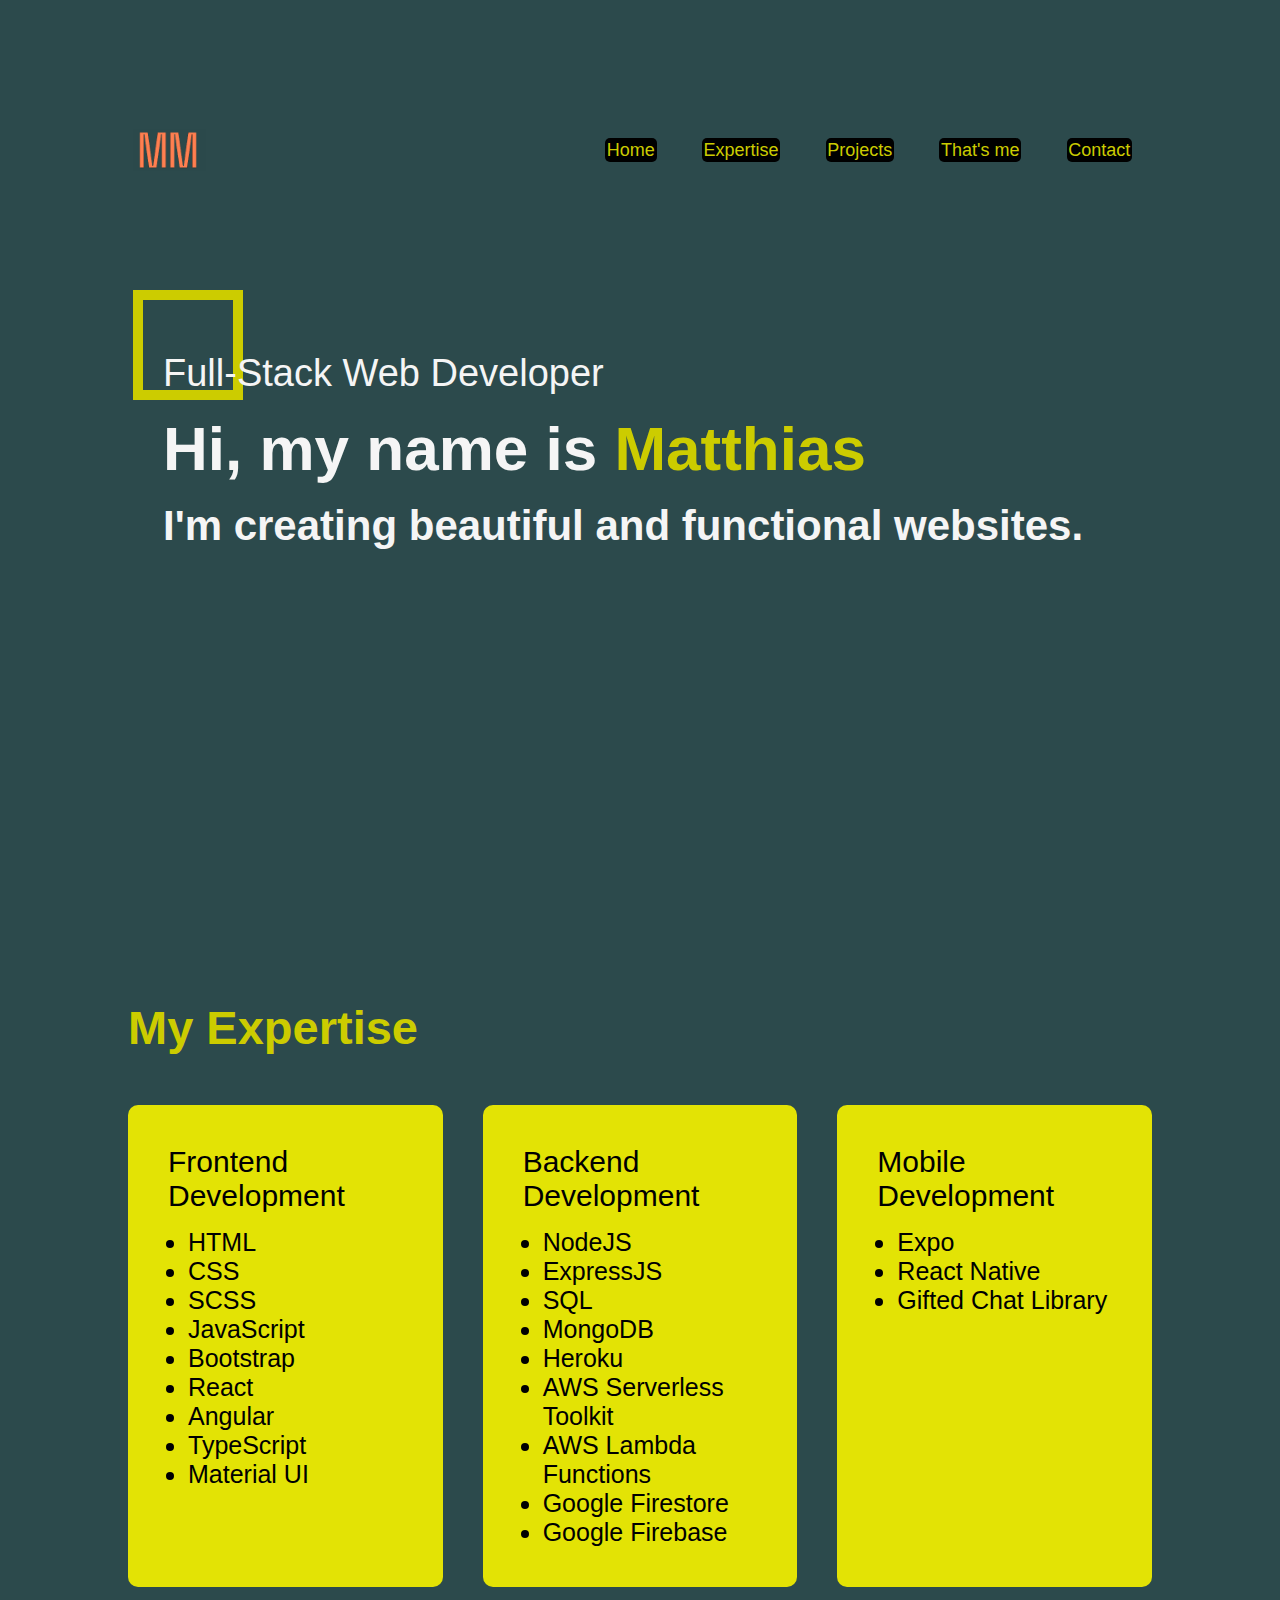
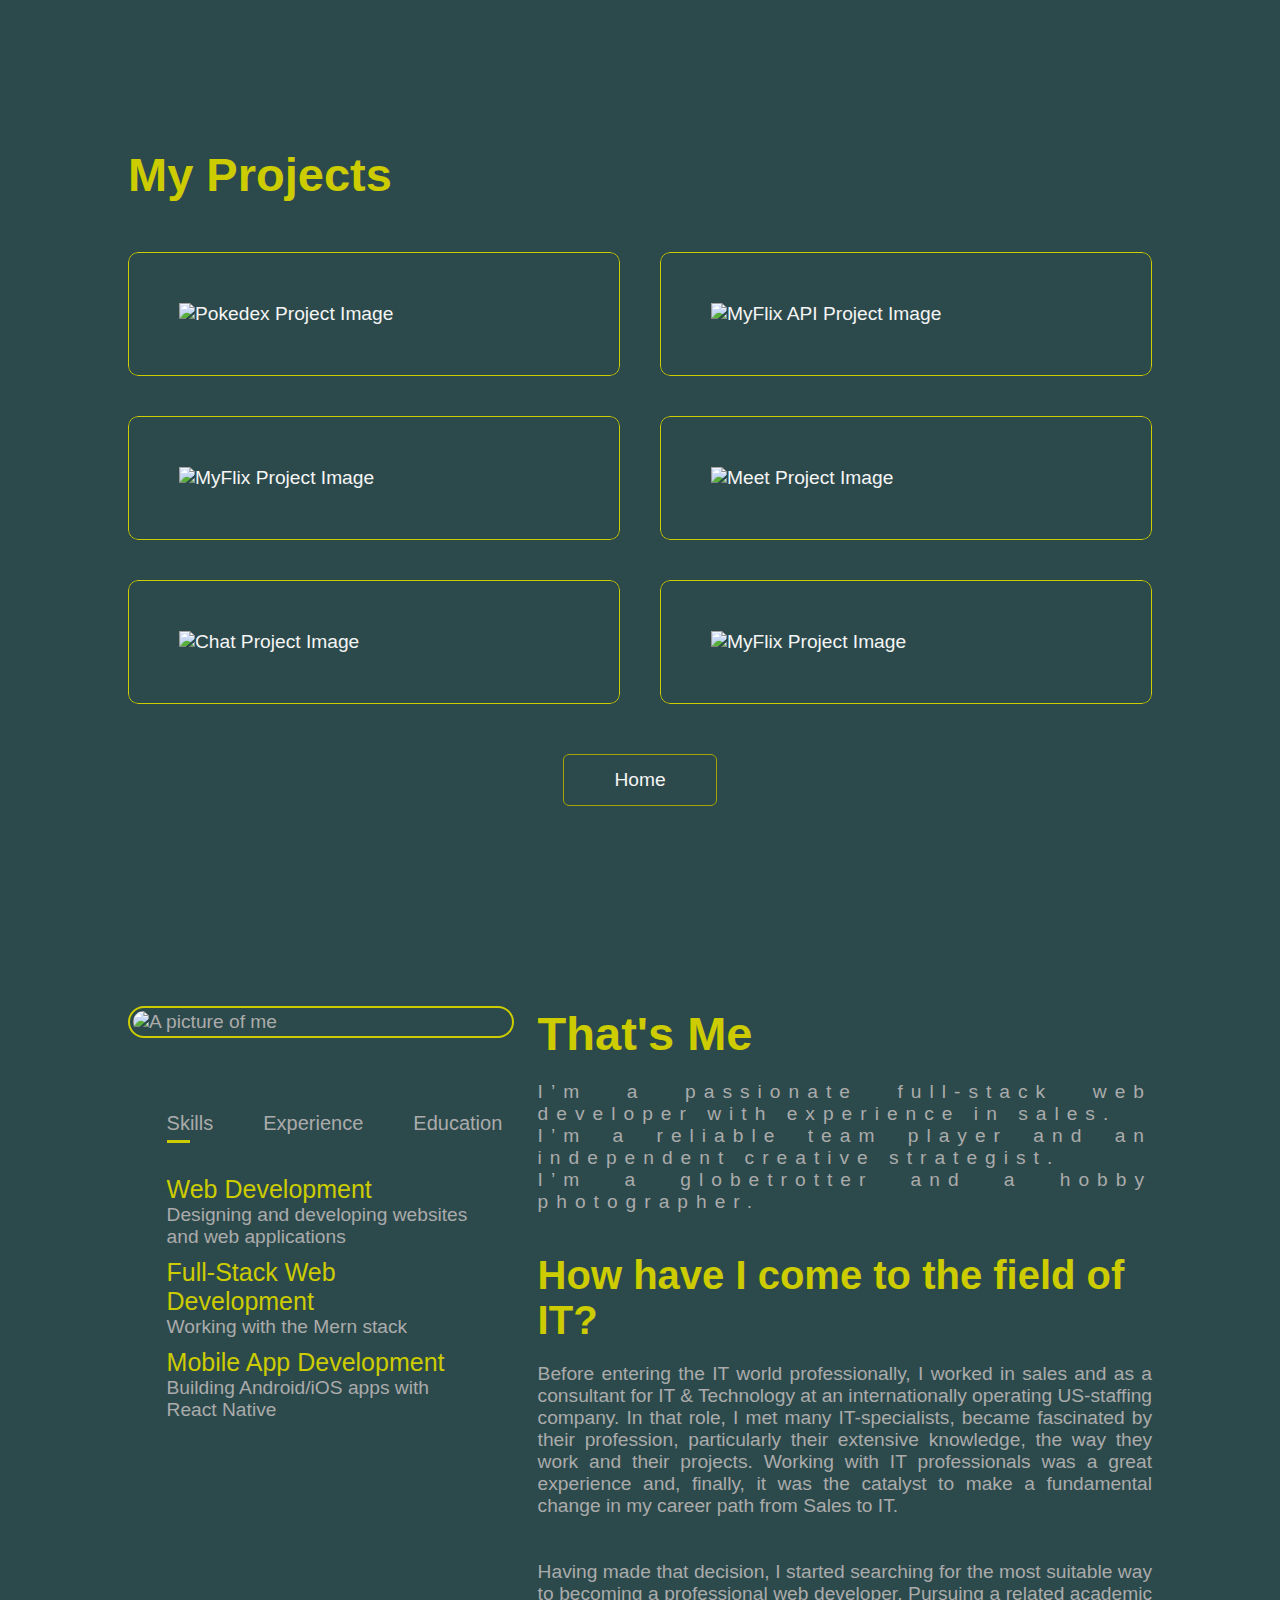
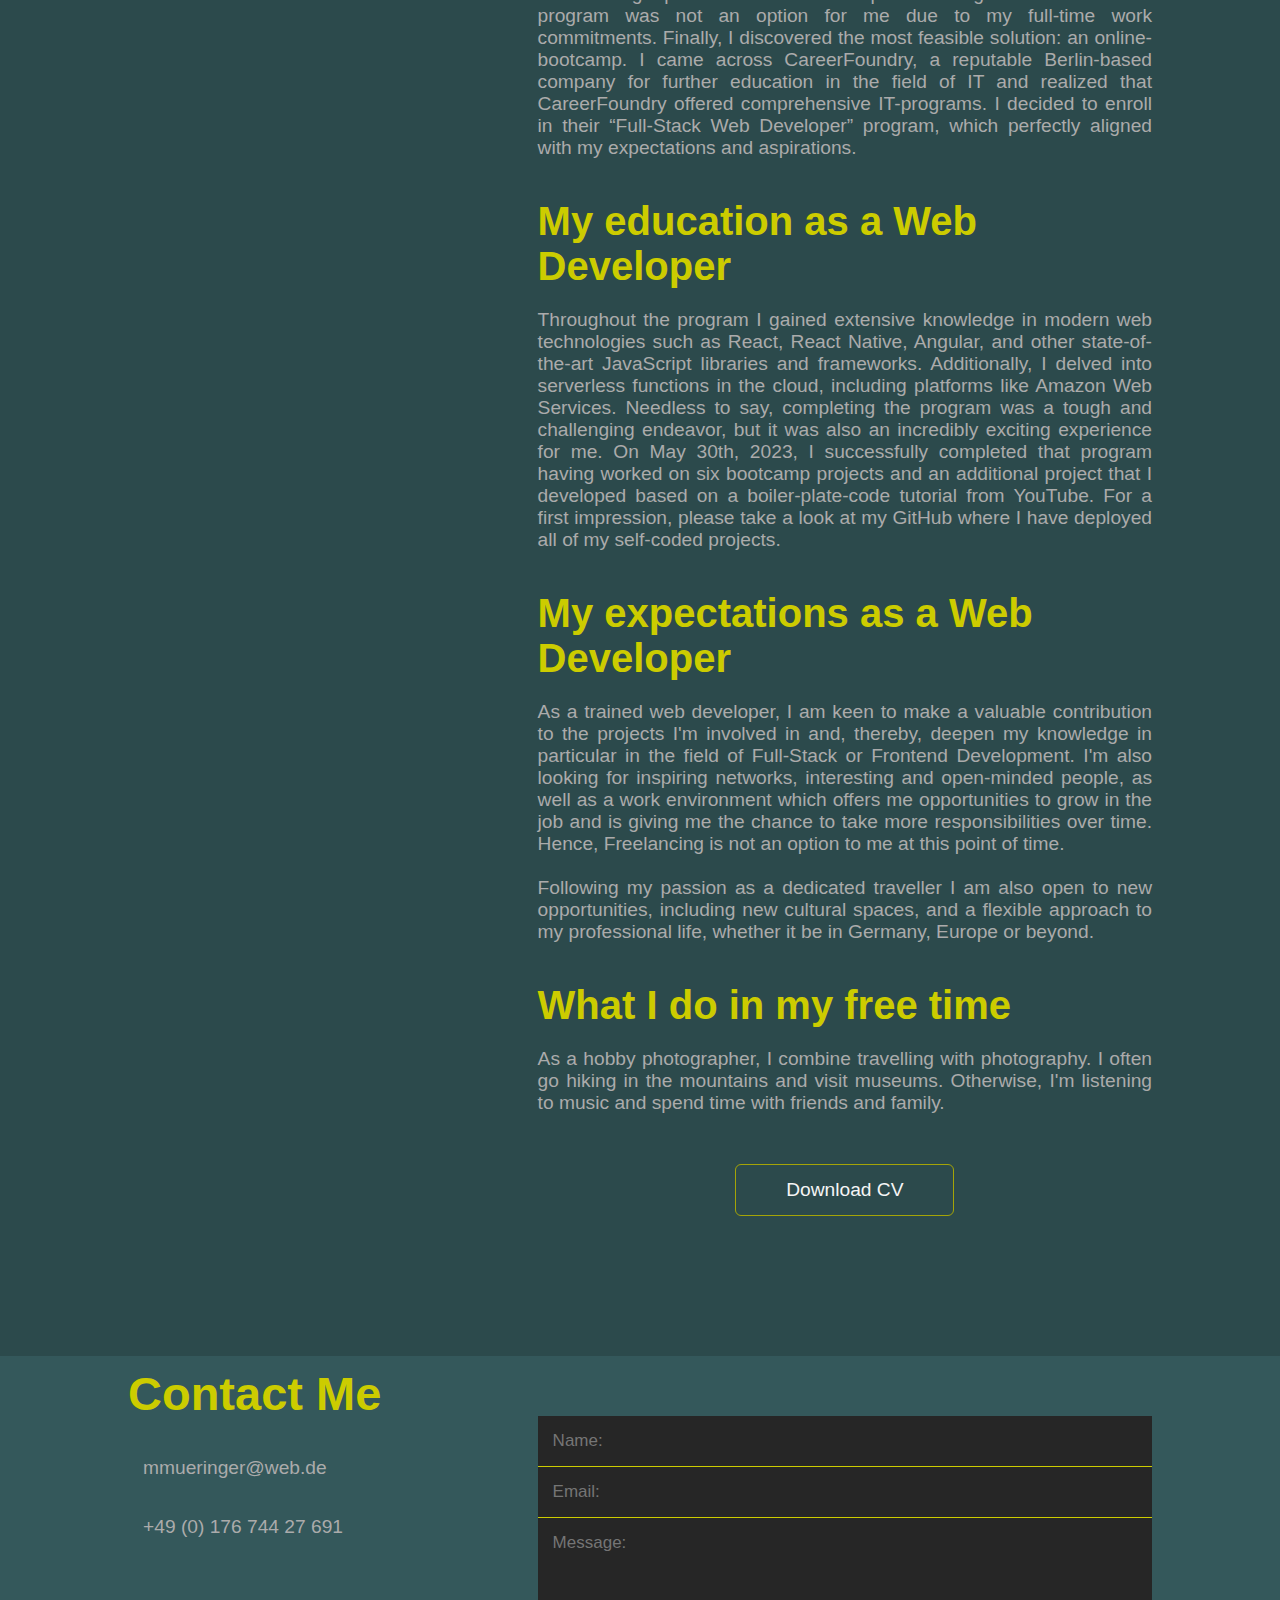
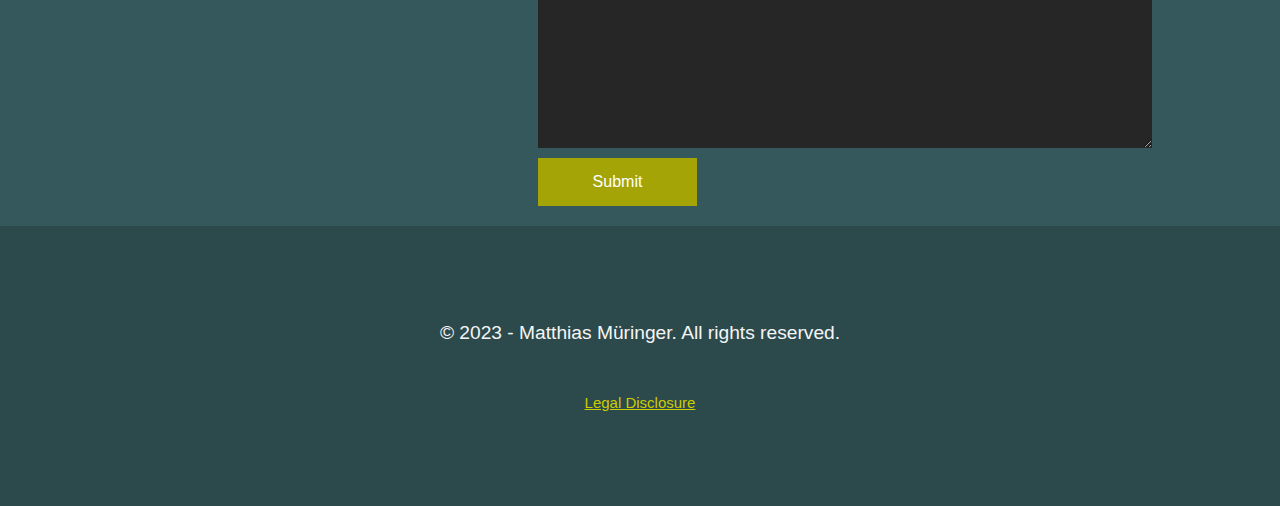
==== index.html @ eba3761d "update website" ====
<!DOCTYPE html>
<html lang="en">
  <head>
    <meta charset="UTF-8" />
    <meta http-equiv="X-UA-Compatible" content="IE=edge" />
    <meta name="viewport" content="width=device-width, initial-scale=1.0">
    <meta name="description" content="Hi, my name is Matthias. I'm a Full-Stack Web Developer from Wiesbaden, Germany. I create beautiful and functional websites and have experience with HTML, CSS, JavaScript, but also with databases like MongoDB or PostgreSQL" />
    <meta name="keywords" content="HTML, CSS, JavaScript, Bootstrap, React, Node.js, Web Development, Frontend Developer, Web Developer, Full-Stack Developer, Dev Ops, Web Engineer, Mobile Developer, JavaScript Developer, Developer, Programmer, Software Engineer, Software Developer" />
    <meta name="author" content="Matthias Müringer"/>
    <link rel="apple-touch-icon" sizes="180x180" href="/apple-touch-icon.png">
    <link rel="icon" type="image/png" sizes="32x32" href="/favicon-32x32.png">
    <link rel="icon" type="image/png" sizes="16x16" href="/favicon-16x16.png">
    <link rel="icon" href="images/favicon.ico" fill="red" type="image/x-icon" />
    <!-- ------------- Font Awesome CDN Link ------------- -->
    <link
      rel="stylesheet"
      href="https://cdnjs.cloudflare.com/ajax/libs/font-awesome/6.3.0/css/all.min.css"
      integrity="sha512-SzlrxWUlpfuzQ+pcUCosxcglQRNAq/DZjVsC0lE40xsADsfeQoEypE+enwcOiGjk/bSuGGKHEyjSoQ1zVisanQ=="
      crossorigin="anonymous"
      referrerpolicy="no-referrer"
    />
    <link rel="preconnect" href="https://fonts.googleapis.com">
    <link rel="preconnect" href="https://fonts.gstatic.com" crossorigin>
    <link href="https://fonts.googleapis.com/css2?family=Roboto:wght@300;500;700;900&display=swap" rel="stylesheet">
    <!-- ------------- Normalize.css CDN Link ------------- -->
    <link rel="stylesheet" href="https://cdnjs.cloudflare.com/ajax/libs/normalize/8.0.1/normalize.min.css" integrity="sha512-NhSC1YmyruXifcj/KFRWoC561YpHpc5Jtzgvbuzx5VozKpWvQ+4nXhPdFgmx8xqexRcpAglTj9sIBWINXa8x5w==" crossorigin="anonymous" referrerpolicy="no-referrer" />
    <!-- <link rel="stylesheet" href="styles.css" type="text/css" /> -->
    <link rel="stylesheet" href="styles.production.css" type="text/css" />
    <title>
      Matthias Müringer - Web Developer Portfolio | Germany
    </title>
  </head>
  <body>
    <!-- ------------- Header ------------- -->
    <header>
      <div id="header">
        <div class="container">
          <nav>
            <img src="images/logo.png" class="logo"/>
            <ul id="sidemenu">
              <li><a href="#header">Home</a></li>
              <li><a href="#expertise">Expertise</a></li>
              <li><a href="#projects">Projects</a></li>
              <li><a href="#about">That's me</a></li>
              <li><a href="#contact">Contact</a></li>
              <i class="fa-solid fa-xmark close-button"></i>
            </ul>
            <i class="fa-solid fa-bars open-button"></i>
          </nav>
          <div class="header-text">
            <p>Full-Stack Web Developer</p>
            <h1>
              Hi, my name is<span> Matthias<br /></span>
            </h1>
            <h2>I'm creating beautiful and functional websites.</h2>
          </div>
        </div>
      </div>
    </header>
    <main>
      <!-- ------------- Expertise ------------- -->
      <div id="expertise">
        <div class="container">
          <h1 class="sub-title">My Expertise</h1>
          <div class="expertise-list">
            <div>
              <i class="fa-solid fa-code"></i>
              <h2>Frontend Development</h2>
              <ul>
                <li>HTML</li>
                <li>CSS</li>
                <li>SCSS</li>
                <li>JavaScript</li>
                <li>Bootstrap</li>
                <li>React</li>
                <li>Angular</li>
                <li>TypeScript</li>
                <li>Material UI</li>
              </ul>
            </div>
            <div>
              <i class="fa-solid fa-server"></i>
              <h2>Backend Development</h2>
              <ul>
                <li>NodeJS</li>
                <li>ExpressJS</li>
                <li>SQL</li>
                <li>MongoDB</li>
                <li>Heroku</li>
                <li>AWS Serverless Toolkit</li>
                <li>AWS Lambda Functions</li>
                <li>Google Firestore</li>
                <li>Google Firebase</li>
              </ul>
            </div>
            <div>
              <i class="fa-brands fa-app-store"></i>
              <h2>Mobile Development</h2>
              <ul>
                <li>Expo</li>
                <li>React Native</li>
                <li>Gifted Chat Library</li>
              </ul>
            </div>
          </div>
        </div>
      </div>
      <!-- ------------- Projects ------------- -->
      <div id="projects">
        <div class="container">
          <h1 class="sub-title">My Projects</h1>
          <div class="project-list">
            <div class="project">
              <img
                src="images/project-1-pokemon-app.png"
                alt="Pokedex Project Image"
              />
              <div class="layer">
                <h1>Pokédex</h1>
                <h3>Technology: HTML / CSS / JavaScript / Bootstrap</h3>
                <p class="project-summary">
                  A small web application that is loading data from an external
                  API and enables the viewing of data points in detail. The app
                  is using the PokéAPI.
                </p>
                <br />
                <a
                  href="https://koola123.github.io/pokedex/"
                  class="btn"
                  target="_blank"
                  >Live Preview</a
                >
                <a
                  href="https://github.com/koola123/pokedex"
                  class="btn"
                  target="_blank"
                  >GitHub Link
                </a>
              </div>
            </div>
            <div class="project">
              <img src="images/project-2-myflix-api.png" alt="MyFlix API Project Image" />
              <div class="layer">
                <h1>MyFlix API</h1>
                <h3>Technology: HTML / CSS / Node.js / Express / MongoDB / Heroku</h3>
                <p class="project-summary">
                  The server-side of the MyFlix movies application. It provides
                  users with access to different URL endpoints (movies,
                  directors, genres).
                </p>
                <br />
                <a
                  href="https://my-blockbusters.herokuapp.com/documentation"
                  class="btn"
                  target="_blank"
                  >Live Preview</a
                >
                <a
                  href="https://github.com/koola123/myFlix-API"
                  class="btn"
                  target="_blank"
                  >GitHub Link</a
                >
              </div>
            </div>
            <div class="project">
              <img src="images/project-3-myflix-app.png" alt="MyFlix Project Image" />
              <div class="layer">
                <h1>MyFlix</h1>
                <h3>Technology: JavaScript / React / Redux Toolkit / React Bootstrap</h3>
                <p class="project-summary">
                  The client-side of the movies app built with React. Users are
                  able to sign up, update their personal information, and create
                  a list of their favorite movies as well as viewing information
                  about different movies, directors, and genres.
                </p>
                <br />
                <a
                  href="https://myflix-movies-client.netlify.app/"
                  class="btn"
                  target="_blank"
                  >Live Preview</a
                >
                <a
                  href="https://github.com/koola123/myFlix"
                  class="btn"
                  target="_blank"
                  >GitHub Link</a
                >
              </div>
            </div>
            <div class="project">
              <img src="images/project-4-meet-app.png" alt="Meet Project Image" />
              <div class="layer">
                <h1>Meet</h1>
                <h3>Technology: React / OAuth2 / PWA / AWS Lambda / Jest / Puppeteer / Recharts
                </h3>
                <p class="project-summary">
                  This is a serverless, progressive web application (PWA) with
                  React using a test-driven development (TDD) technique. It uses
                  serverless functions (AWS) instead of a classic server which
                  provides all files and data.
                </p>
                <br />
                <a
                  href="https://koola123.github.io/meet"
                  class="btn"
                  target="_blank"
                  >Live Preview</a
                >
                <a
                  href="https://github.com/koola123/meet"
                  class="btn"
                  target="_blank"
                  >GitHub Link</a
                >
              </div>
            </div>
            <div class="project">
              <img src="images/project-5-chat-app.png" alt="Chat Project Image" />
              <div class="layer">
                <h1>Chat</h1>
                <h3>Technology: React Native / Expo / GiftedChat / Firestore &amp; Firebase</h3>
                <p class="project-summary">
                  A chat app where users can share text messages, images and their location.
                  When offline, it will save the last data.
                </p>
                <br />
                <a
                  href="https://www.youtube.com/watch?v=PKXM3phLcDw"
                  class="btn"
                  target="_blank"
                  >Live Preview</a
                >
                <a
                  href="https://github.com/koola123/chat"
                  class="btn"
                  target="_blank"
                  >GitHub Link</a
                >
              </div>
            </div>
            <div class="project">
              <img
                src="images/project-6-myflix-angular-app.png"
                alt="MyFlix Project Image"
              />
              <div class="layer">
                <h1>MyFlix</h1>
                <h3>Technology: JavaScript / Angular / TypeScript / MaterialUI</h3>
                <p class="project-summary">
                  The client-side of the movies application written in Angular.
                  It provides users with access to info about different movies,
                  directors, and genres. Users can sign up, update their profile info
                  and create a list of their favorite movies.
                </p>
                <br />
                <a
                  href="https://koola123.github.io/myflix-angular-client/welcome"
                  class="btn"
                  target="_blank"
                  >Live Preview</a
                >
                <a
                  href="https://github.com/koola123/myFlix-Angular-client"
                  class="btn"
                  target="_blank"
                  >GitHub Link</a
                >
              </div>
            </div>
          </div>
          <a href="#" class="button">Home</a>
        </div>
      </div>
           <!-- ------------- About ------------- -->
      <div id="about">
        <div class="container">
          <div class="row">
            <div class="about-col-1">
              <div class="slideshow-container">
                <div class="mySlides fade">
                  <img src="images/me-1.png"  alt="A picture of me"/>
                </div>
                <div class="mySlides fade">
                  <img src="images/me-2.png"  alt="A picture of me"/>
                </div>
                </div>
                <br>
                <div style="text-align:center">
                  <span class="dot"></span> 
                  <span class="dot"></span> 
                  <span class="dot"></span>
                  <span class="dot"></span> 
                </div>
                <!-- ------------- Tab Content ------------- -->
              <div class="container">
                <div class="tab-titles">
                  <p class="tab-links active-link" onclick="opentab('skills')">
                    Skills
                  </p>
                  <p class="tab-links" onclick="opentab('experience')">Experience</p>
                  <p class="tab-links" onclick="opentab('education')">Education</p>
                </div>
                <div class="tab-contents active-tab" id="skills">
                  <ul>
                    <li>
                      <span>Web Development</span><br />Designing and developing
                      websites and web applications
                    </li>
                    <li>
                      <span>Full-Stack Web Development</span><br />Working with the Mern
                      stack
                    </li>
                    <li>
                      <span>Mobile App Development</span><br />Building Android/iOS apps
                      with React Native
                    </li>
                  </ul>
                </div>
                <div class="tab-contents" id="experience">
                  <ul>
                    <li>
                      <span>2022 - Feb, 2023</span><br />Key Account Manager/Senior
                      Sales Manager at Yourfirm
                    </li>
                    <li>
                      <span>2019 - 2020</span><br />Consultant Sales at Monster
                      Worldwide
                    </li>
                    <li>
                      <span>2018 - 2019 </span><br />Consultant IT &amp; Technology at
                      Robert Half International Inc.
                    </li>
                  </ul>
                </div>
                <div class="tab-contents" id="education">
                  <ul>
                    <li>
                      <span>2021 - May, 2023</span><br />Full-Stack Web Development
                      Program at CareerFoundry
                    </li>
                    <li>
                      <span>2015</span><br />B.A. Business Administration from South
                      Westphalia University of Applied Sciences
                    </li>
                    <li>
                      <span>2012</span><br />MBA from Verwaltungs- und
                      Wirtschaftsakademie Wiesbaden e.V.
                    </li>
                  </ul>
                </div>
              </div>
            </div>
            <div class="about-col-2">
              <h1 class="sub-title">That's Me</h1>
              <p>
                <span
                >I’m a passionate full-stack web developer with experience in sales.</span
              ><br />
              <span
                  >I’m a reliable team player and an independent creative
                  strategist.</span
                ><br />
                <span>I’m a globetrotter and a hobby photographer.</span>
                <br />
              </p>

              <h2 class="sub-title-2">How have I come to the field of IT?</h2>
              <div>
                Before entering the IT world professionally, I worked in sales
                and as a consultant for IT &amp; Technology at an internationally
                operating US-staffing company. In that role, I met many
                IT-specialists, became fascinated by their profession,
                particularly their extensive knowledge, the way they work and
                their projects. Working with IT professionals was a great
                experience and, finally, it was the catalyst to make a
                fundamental change in my career path from Sales to IT.
              </div>
              <br /><br />
              <div>
                Having made that decision, I started searching for the most
                suitable way to becoming a professional web developer. Pursuing
                a related academic program was not an option for me due to my
                full-time work commitments. Finally, I discovered the most
                feasible solution: an online-bootcamp. I came across
                CareerFoundry, a reputable Berlin-based company for further
                education in the field of IT and realized that CareerFoundry
                offered comprehensive IT-programs. I decided to enroll in their
                “Full-Stack Web Developer” program, which perfectly aligned with
                my expectations and aspirations.
              </div>
              <h2 class="sub-title-2">My education as a Web Developer</h2>
              <div>
                Throughout the program I gained extensive knowledge in modern
                web technologies such as React, React Native, Angular, and other
                state-of-the-art JavaScript libraries and frameworks.
                Additionally, I delved into serverless functions in the cloud,
                including platforms like Amazon Web Services. Needless to say,
                completing the program was a tough and challenging endeavor, but
                it was also an incredibly exciting experience for me. On May
                30th, 2023, I successfully completed that program having worked
                on six bootcamp projects and an additional project that I
                developed based on a boiler-plate-code tutorial from YouTube.
                For a first impression, please take a look at my GitHub where I
                have deployed all of my self-coded projects.
              </div>
              <h2 class="sub-title-2">My expectations as a Web Developer</h2>
              <div>
                As a trained web developer, I am keen to make a valuable contribution
                to the projects I'm involved in and, thereby, deepen my knowledge in 
                particular in the field of Full-Stack or Frontend Development. I'm also looking for 
                inspiring networks, interesting and open-minded people, as well as a work 
                environment which offers me opportunities to grow in the job and is giving 
                me the chance to take more responsibilities over time. Hence, Freelancing 
                is not an option to me at this point of time.<br><br>

                Following my passion as a dedicated traveller I am also open to new opportunities, 
                including new cultural spaces, and a flexible approach to my professional life, whether 
                it be in Germany, Europe or beyond.
              </div>
              <h2 class="sub-title-2">What I do in my free time</h2>
              <div>As a hobby photographer, I combine travelling with photography. 
                I often go hiking in the mountains and visit museums.
                Otherwise, I'm listening to music and spend time with friends and family.</div>
              <a
              href="files/matthias-mueringer-cv.pdf"
              target="_blank"
              download
              class="button button-2"
              >Download CV</a>
            </div>
          </div>
        </div>
      </div>
    </main>
    <!-- ------------- Contact ------------- -->
    <div id="contact">
      <div class="container">
        <div class="row">
          <div class="contact-left">
            <h1 class="sub-title">Contact Me</h1>
            <p><i class="fa-solid fa-paper-plane"></i> mmueringer@web.de</p>
            <p>
              <i class="fa-solid fa-square-phone"></i> +49 (0) 176 744 27 691
            </p>
            <div class="social-icons">
              <a href="https://github.com/koola123" target="_blank"
                ><i class="fa-brands fa-github"></i
              ></a>
              <a
                href="https://www.linkedin.com/in/matthias-m-73983718b/"
                target="_blank"
                ><i class="fa-brands fa-linkedin"></i
              ></a>
              <a
                href="https://www.xing.com/profile/Matthias_Mueringer/cv"
                target="_blank"
                ><i class="fa-brands fa-xing"></i
              ></a>
              <a href="https://twitter.com/MMueringer" target="_blank"
                ><i class="fa-brands fa-twitter"></i
              ></a>
            </div>
          </div>
          <div class="contact-right">
            <form name="submit-to-google-sheet">
              <input type="text" name="Name" placeholder="Name:" required/>
              <input type="email" name="Email" placeholder="Email:" required/>
              <textarea name="Message" rows="10" placeholder="Message:" required></textarea>
              <button class="submit-btn" type="submit">Submit</button>
            </form>
            <span id="message"></span>
          </div>
        </div>
      </div>
    </div>
    <footer>
        <p>&copy; 2023 - Matthias Müringer. All rights reserved. <br><a href="legal-disclosure.html" target="_blank" alt="legal-disclosure text"> Legal Disclosure</a></p> 
    </footer>
    <script src="scripts.js"></script>
    <script>
      const scriptURL = 'https://script.google.com/macros/s/AKfycbz_lyjVgNhBNb5SaBkAKSedZnrtH-TYDNmUgAsVCo6P_Z4egHZw7yKfAccfGD2THYHASg/exec';
      const form = document.forms['submit-to-google-sheet'];
      const message = document.querySelector('#message');
    
      form.addEventListener('submit', e => {
        e.preventDefault()
        fetch(scriptURL, { method: 'POST', body: new FormData(form)})
          .then(response => {
            message.innerHTML = '*Message sent successfully!'
            setTimeout(() => {
              message.innerHTML = "";
            }, 3000);
            form.reset();
          })
          .catch(error => alert('Message could not be send', error.message))
      })
    </script>
  </body>
</html>
---- styles.css ----
:root {
  --primary-color: #cccc00;
  --secondary-color: hsl(0, 0%, 96%);
  --dark-green: #2c4a4c;
  --button-darker: #a4a407;
}

* {
  margin: 0;
  padding: 0;
  font-family: "Poppins", sans-serif;
  box-sizing: border-box;
}

html {
  scroll-behavior: smooth;
}

body {
  font-family: "Roboto", sans-serif;
  font-size: 1.2rem;
  background: var(--dark-green);
  color: var(--secondary-color);
}

/* ------------ Header -------------*/
#header {
  max-width: 100%;
  height: 100vh;
  background: var(--dark-green);
}

.container {
  padding: 10px 10%;
}

nav {
  display: flex;
  align-items: center;
  justify-content: space-between;
  flex-wrap: wrap;
}

p {
  text-align: justify;
}

nav img.logo {
  width: 80px;
  pointer-events: none;
}

nav ul li {
  display: inline-block;
  list-style: none;
  margin: 10px 20px;
}

nav ul li a {
  color: var(--secondary-color);
  text-decoration: none;
  font-size: 18px;
  position: relative;
}

nav ul li a::after {
  content: "";
  width: 0;
  height: 3px;
  background: var(--primary-color);
  position: absolute;
  left: 0;
  bottom: -6px;
  transition: 0.5s;
}

nav ul li a:hover::after {
  width: 100%;
}

.header-text {
  margin-top: 15.5%;
  padding: 35px;
  line-height: 1.1;
}

.header-text h1 span {
  color: var(--primary-color);
}

.header-text h1 {
  font-size: 62px;
  margin-top: 20px;
  animation-name: top-down;
  animation-direction: alternate;
  animation-duration: 5s;
  position: relative;
}
@keyframes top-down {
  0% {
    right: -800px;
  }
  25% {
    right: 0;
  }
  50% {
    right: 0;
  }
  75% {
    right: 0;
  }
  100% {
    right: 0;
    opacity: 1;
  }
}

.header-text p {
  font-size: 38px;
  color: var(--scondary-color);
  position: relative;
  z-index: 1;
}

.header-text p::before,
.header-text p::after {
  content: "";
  padding: 50px;
  position: absolute;
  left: -30px;
  top: -150%;
  display: block;
  transform: translateX(-50%), translateY(-50%), rotate(0);
  animation: spin 6s alternate infinite ease-in-out;
}

.header-text p::before {
  border-top: 10px solid hsl(60, 100%, 40%);
  border-left: 10px solid hsl(60, 100%, 40%);
}

.header-text p::after {
  border-bottom: 10px solid hsl(60, 100%, 40%);
  border-right: 10px solid hsl(60, 100%, 40%);
  z-index: -1;
}

@keyframes spin {
  100% {
    transform: rotate(360deg);
  }
}
.header-text h2 {
  font-size: 42px;
  margin-top: 20px;
  color: var(--secondary-color);
  animation-name: bottom-up;
  animation-direction: infinite;
  animation-duration: 3.8s;
  position: relative;
}
@keyframes bottom-up {
  0% {
    bottom: -50px;
    opacity: 0;
  }
  25% {
    bottom: 0;
  }
  50% {
    bottom: 0;
  }
  75% {
    bottom: 0;
  }
  100% {
    bottom: 0;
  }
}

/* ------------- Expertise -------------*/
#expertise {
  padding: 90px 0;
  background: var(--dark-green);
}
.expertise-list {
  display: grid;
  grid-template-columns: repeat(auto-fit, minmax(250px, 1fr));
  grid-gap: 40px;
  margin-top: 50px;
}
.expertise-list div {
  background: #e3e305;
  color: rgb(0, 0, 0.8);
  padding: 40px;
  font-size: 13px;
  font-weight: 300;
  border-radius: 10px;
  transition: 0.5s, transform 0.5s;
}
.expertise-list div i {
  font-size: 50px;
  margin-bottom: 30px;
}
.expertise-list ul li {
  margin-left: 20px;
  font-size: 25px;
}
.expertise-list div h2 {
  font-size: 30px;
  font-weight: 500;
  margin-bottom: 15px;
}
.expertise-list div p {
  font-size: 20px;
}
.expertise-list div a {
  color: var(--primary-color);
  font-size: 12px;
  margin-top: 20px;
  display: inline-block;
}
.expertise-list div:hover {
  background: #ccc;
  transform: translateY(-10px);
}

/* ------------- Projects -------------*/
#projects {
  padding: 50px 0;
  background: var(--dark-green);
}
.project-list {
  display: grid;
  grid-template-columns: repeat(auto-fit, minmax(450px, 1fr));
  grid-gap: 40px;
  height: 100%;
  margin-top: 50px;
}
.project {
  border-radius: 10px;
  position: relative;
  overflow: hidden;
}
.project-summary {
  font-size: 16px;
}
.project img {
  width: 100%;
  height: 100%;
  padding: 50px;
  border-radius: 10px;
  border: 1px solid var(--primary-color);
  display: block;
  transition: transform 0.5s;
}
.project:hover img {
  transform: scale(1.1);
}
.project:hover .layer {
  height: 100%;
}
.layer {
  width: 100%;
  height: 0;
  background: linear-gradient(rgba(0, 0, 0, 0.6), var(--primary-color));
  border-radius: 10px;
  position: absolute;
  left: 0;
  bottom: 0;
  overflow: hidden;
  display: flex;
  justify-content: center;
  text-align: justify;
  flex-direction: column;
  padding: 0 40px;
  font-size: 14px;
  transition: height 0.5s;
}

.layer h3 {
  font-weight: 500;
  margin-bottom: 20;
}

.btn {
  padding: 10px;
  max-width: 150px;
  margin: 2px 0;
  color: var(--secondary-color);
  text-align: center;
  font-size: 16px;
  font-weight: bold;
  background-color: #2c4a4c;
  text-decoration: none;
}
.btn:hover {
  opacity: 0.9;
}
.submit-btn {
  padding: 15px 55px;
  font-size: 16px;
  margin-top: 5px;
  border: none;
  background: var(--button-darker);
  color: #fff;
  cursor: pointer;
}

.button {
  display: block;
  margin: 50px auto;
  width: fit-content;
  border: 1px solid var(--button-darker);
  padding: 14px 50px;
  border-radius: 6px;
  text-decoration: none;
  color: var(--secondary-color);
  transition: 0.5s;
}
.button:hover {
  background: var(--button-darker);
}

/* -------------About-------------*/
#about {
  padding: 80px 0;
  color: #ababab;
  background: var(--dark-green);
}

.row {
  display: flex;
  justify-content: space-between;
  flex-wrap: wrap;
}

.about-col-1 {
  flex-basis: 10%;
}
.about-col-1 img {
  max-width: 100%;
  pointer-events: none;
  user-select: none;
}

.about-col-2 {
  flex-basis: 60%;
}

.about-col-2 p {
  letter-spacing: 8px;
}

.about-col-2 div {
  text-align: justify;
}

.sub-title {
  font-size: 47px;
  font-weight: 600;
  color: var(--primary-color);
  margin-bottom: 20px;
}
.sub-title-2 {
  font-size: 40px;
  font-weight: 600;
  color: var(--primary-color);
  margin-bottom: 20px;
  margin-top: 40px;
}

/* ------------- Tab Content -------------*/
.tab-titles {
  display: flex;
  margin: 20px 0 40px;
}
.tab-links {
  margin-right: 50px;
  font-size: 20px;
  font-weight: 500;
  cursor: pointer;
  position: relative;
}
.tab-links::after {
  content: "";
  width: 0;
  height: 3px;
  background: var(--primary-color);
  position: absolute;
  left: 0;
  bottom: -8px;
  transition: 0.5s;
}
.tab-links.active-link::after {
  width: 50%;
}
.tab-contents ul li {
  list-style-type: none;
  margin: 10px 0;
}
.tab-contents ul li span {
  color: var(--primary-color);
  font-size: 25px;
}
.tab-contents {
  display: none;
}
.tab-contents.active-tab {
  display: block;
}

/* ------------- Contact -------------*/
#contact {
  background: hsl(184, 27%, 28%);
  min-height: 350px;
  color: #ababab;
}
.contact-left {
  flex-basis: 35%;
}
.contact-left p {
  margin-top: 30px;
}
.contact-left p i {
  color: var(--primary-color);
  margin-right: 15px;
  font-size: 25px;
}
.contact-right {
  flex-basis: 60%;
}
.contact-right form {
  width: 100%;
}
form {
  margin-top: 50px;
}

form input,
form textarea {
  width: 100%;
  border: 0;
  border-bottom: 1px solid var(--primary-color);
  outline: none;
  font-size: 17px;
  background: #262626;
  padding: 15px;
  color: var(--primary-color);
}
form textarea {
  border-bottom: none;
}

.social-icons {
  margin-top: 30px;
}
.social-icons a {
  text-decoration: none;
  font-size: 39px;
  margin-right: 15px;
  color: #ccc;
  display: inline-block;
  transition: 0.3s ease;
}
.social-icons a:first-child:hover {
  color: rgb(255, 255, 255);
  transform: translateY(-2px);
}
.social-icons a:nth-child(2):hover {
  color: rgb(0, 114, 177);
  transform: translateY(-2px);
}
.social-icons a:nth-child(3):hover {
  color: rgb(18, 101, 103);
  transform: translateY(-2px);
}
.social-icons a:last-child:hover {
  color: rgb(18, 175, 237);
  transform: translateY(-2px);
}
#message {
  color: #ffff00;
  font-size: 15px;
  margin-top: 10px;
  display: block;
}

footer {
  height: 280px;
  display: flex;
  background: var(--dark-green);
  justify-content: center;
  align-items: center;
}

footer a {
  color: var(--primary-color);
  display: flex;
  font-size: 15px;
  justify-content: center;
  margin-top: 50px;
}

/*------------- CSS For Small Screens -------------*/
nav .fa-solid {
  display: none;
}

@media all and (max-width: 790px) {
  .header-text {
    margin-top: 50%;
    font-size: 16px;
  }
  .header-text p {
    font-size: 16px;
  }
  .header-text h1 {
    font-size: 30px;
  }
  .header-text h2 {
    font-size: 20px;
  }
  nav .fa-solid {
    display: block;
    font-size: 25px;
  }
  nav ul {
    background: hsl(184, 27%, 28%);
    position: fixed;
    top: 0;
    right: -200px;
    width: 120px;
    height: 500px;
    padding-top: 50px;
    z-index: 2;
    transition: right 0.5s ease-in-out;
    border-bottom-left-radius: 3px;
  }
  nav ul li {
    display: block;
    margin: 25px;
  }
  nav ul li a {
    color: var(--secondary-color);
    font-size: 15px;
  }
  nav ul .fa-solid {
    position: absolute;
    top: 25px;
    left: 25px;
    cursor: pointer;
  }
  nav .fa-solid {
    cursor: pointer;
  }
  nav ul.show {
    right: 0;
  }
  .sub-title {
    font-size: 28px;
  }
  .sub-title-2 {
    font-size: 23px;
  }
  .about-col-1,
  .about-col-2 {
    flex-basis: 100%;
    margin-bottom: 30px;
    font-size: 17px;
  }
  .tab-links {
    font-size: 16px;
    margin-right: 20px;
  }
  .contact-left,
  .contact-right {
    flex-basis: 100%;
  }
  .contact-left p {
    font-size: 16px;
  }
  form input,
  form textarea {
    font-size: 15px;
  }
  form button {
    font-size: 15px;
  }
  .project h1 {
    font-size: 20px;
  }
  .project h3 {
    font-size: 7px;
  }
  .project-summary {
    font-size: 8px;
  }
  .project-list {
    grid-template-columns: repeat(auto-fit, minmax(100%, 1fr));
    height: 100%;
  }
  .project .btn {
    padding: 5px;
    max-width: 100px;
    font-size: 10px;
  }
  footer p {
    font-size: 14px;
  }
  .header-text p::before,
  .header-text p::after {
    display: none;
  }
  .expertise-list div {
    padding: 20px;
    height: 400px;
    font-size: 13px;
  }
  .expertise-list div i {
    font-size: 25px;
  }
  .expertise-list div h2 {
    font-size: 25px;
    margin-bottom: 15px;
  }
  .expertise-list ul li {
    font-size: 16px;
  }
}

.slideshow-container {
  max-width: 500px;
  position: relative;
  margin: auto;
}
.slideshow-container img {
  min-width: 100%;
  height: 280px;
  object-fit: cover;
  border: 2px solid #cccc00;
  padding: 3px;
  border-radius: 20px;
}
.dot {
  height: 15px;
  width: 15px;
  margin: 0 2px;
  background-color: transparent;
  border-radius: 50%;
  display: inline-block;
  transition: background-color 0.6s ease;
}
.active {
  background-color: transparent;
}
.fade {
  animation-name: fade;
  animation-duration: 1.5s;
}
@keyframes fade {
  from {
    opacity: 0.4;
  }
  to {
    opacity: 1;
  }
}
---- styles.production.css ----
/*
* Prefixed by https://autoprefixer.github.io
* PostCSS: v8.4.14,
* Autoprefixer: v10.4.7
* Browsers: last 4 version
*/

:root {
  --primary-color: #cccc00;
  --secondary-color: hsl(0, 0%, 96%);
  --dark-green: #2c4a4c;
  --button-darker: #a4a407;
}

* {
  margin: 0;
  padding: 0;
  font-family: "Poppins", sans-serif;
  -webkit-box-sizing: border-box;
          box-sizing: border-box;
}

html {
  scroll-behavior: smooth;
}

body {
  font-family: "Roboto", sans-serif;
  font-size: 1.2rem;
  background: var(--dark-green);
  color: var(--secondary-color);
}

/* ------------ Header -------------*/
#header {
  max-width: 100%;
  height: 100vh;
  padding-top: 100px;
  background-image: url('images/background.png');
  background-position: center;
  background-size: cover;
}

.sticky {
  position: sticky;
  top: 0;
  width: 100%;
}

.container {
  padding: 10px 10%;
}

nav {
  display: -webkit-box;
  display: -ms-flexbox;
  display: flex;
  -webkit-box-align: center;
      -ms-flex-align: center;
          align-items: center;
  -webkit-box-pack: justify;
      -ms-flex-pack: justify;
          justify-content: space-between;
  -ms-flex-wrap: wrap;
      flex-wrap: wrap;
  z-index: 1002;
}

p {
  text-align: justify;
}

nav img.logo {
  width: 80px;
  pointer-events: none;
}

nav ul li {
  display: inline-block;
  list-style: none;
  margin: 10px 20px;
}

nav ul li a {
  color: var(--primary-color);
  background: black;
  border-radius: 5px;
  padding: 1.7px;
  text-decoration: none;
  font-size: 18px;
  position: relative;
}

nav ul li a::after {
  content: "";
  width: 0;
  height: 3px;
  background: var(--primary-color);
  position: absolute;
  left: 0;
  bottom: -6px;
  -webkit-transition: 0.5s;
  -o-transition: 0.5s;
  transition: 0.5s;
}

nav ul li a:hover::after {
  width: 100%;
}

.header-text {
  margin-top: 12.5%;
  padding: 35px;
  line-height: 1.1;
}

.header-text h1 span {
  color: var(--primary-color);
}

.header-text h1 {
  font-size: 62px;
  margin-top: 20px;
  -webkit-animation-name: top-down;
          animation-name: top-down;
  -webkit-animation-direction: alternate;
          animation-direction: alternate;
  -webkit-animation-duration: 5s;
          animation-duration: 5s;
  position: relative;
}
@-webkit-keyframes top-down {
  0% {
    right: -5000px;
  }
  25% {
    right: 0;
  }
  50% {
    right: 0;
  }
  75% {
    right: 0;
  }
  100% {
    right: 0;
    opacity: 1;
  }
}
@keyframes top-down {
  0% {
    right: -5000px;
  }
  25% {
    right: 0;
  }
  50% {
    right: 0;
  }
  75% {
    right: 0;
  }
  100% {
    right: 0;
    opacity: 1;
  }
}

.header-text p {
  font-size: 38px;
  color: var(--scondary-color);
  position: relative;
  z-index: 1;
}

.header-text p::before,
.header-text p::after {
  content: "";
  padding: 50px;
  position: absolute;
  left: -30px;
  top: -150%;
  display: block;
  -webkit-transform: translateX(-50%), translateY(-50%), rotate(0);
      -ms-transform: translateX(-50%), translateY(-50%), rotate(0);
          transform: translateX(-50%), translateY(-50%), rotate(0);
  -webkit-animation: spin 6s alternate infinite ease-in-out;
          animation: spin 6s alternate infinite ease-in-out;
}

.header-text p::before {
  border-top: 10px solid hsl(60, 100%, 40%);
  border-left: 10px solid hsl(60, 100%, 40%);
}

.header-text p::after {
  border-bottom: 10px solid hsl(60, 100%, 40%);
  border-right: 10px solid hsl(60, 100%, 40%);
  z-index: -1;
}

@-webkit-keyframes spin {
  100% {
    -webkit-transform: rotate(360deg);
            transform: rotate(360deg);
  }
}

@keyframes spin {
  100% {
    -webkit-transform: rotate(360deg);
            transform: rotate(360deg);
  }
}
.header-text h2 {
  font-size: 42px;
  margin-top: 20px;
  color: var(--secondary-color);
  -webkit-animation-name: bottom-up;
          animation-name: bottom-up;
  -webkit-animation-direction: infinite;
          animation-direction: infinite;
  -webkit-animation-duration: 3.8s;
          animation-duration: 3.8s;
  position: relative;
}
@-webkit-keyframes bottom-up {
  25% {
    bottom: -50px;
    opacity: 0;
  }
  25% {
    bottom: 0;
  }
  25% {
    bottom: 0;
  }
  75% {
    bottom: 0;
  }
  100% {
    bottom: 0;
  }
}
@keyframes bottom-up {
  25% {
    bottom: -50px;
    opacity: 0;
  }
  25% {
    bottom: 0;
  }
  25% {
    bottom: 0;
  }
  75% {
    bottom: 0;
  }
  100% {
    bottom: 0;
  }
}

/* ------------- Expertise -------------*/
#expertise {
  padding: 90px 0;
  background: var(--dark-green);
}
.expertise-list {
  display: -ms-grid;
  display: grid;
  grid-template-columns: repeat(auto-fit, minmax(250px, 1fr));
  grid-gap: 40px;
  margin-top: 50px;
}
.expertise-list div {
  background: #e3e305;
  color: rgb(0, 0, 0.8);
  padding: 40px;
  font-size: 13px;
  font-weight: 300;
  border-radius: 10px;
  -webkit-transition: 0.5s, -webkit-transform 0.5s;
  transition: 0.5s, -webkit-transform 0.5s;
  -o-transition: 0.5s, transform 0.5s;
  transition: 0.5s, transform 0.5s;
  transition: 0.5s, transform 0.5s, -webkit-transform 0.5s;
}
.expertise-list div i {
  font-size: 50px;
  margin-bottom: 30px;
}
.expertise-list ul li {
  margin-left: 20px;
  font-size: 25px;
}
.expertise-list div h2 {
  font-size: 30px;
  font-weight: 500;
  margin-bottom: 15px;
}
.expertise-list div p {
  font-size: 20px;
}
.expertise-list div a {
  color: var(--primary-color);
  font-size: 12px;
  margin-top: 20px;
  display: inline-block;
}
.expertise-list div:hover {
  background: #ccc;
  -webkit-transform: translateY(-10px);
      -ms-transform: translateY(-10px);
          transform: translateY(-10px);
}

/* ------------- Projects -------------*/
#projects {
  padding: 50px 0;
  background-image: url('images/background-footer.png');
  background-position: center;
  background-size: cover;
  background-repeat: no-repeat;
  background-attachment:fixed;
  
}
.project-list {
  display: -ms-grid;
  display: grid;
  grid-template-columns: repeat(auto-fit, minmax(450px, 1fr));
  grid-gap: 40px;
  height: 100%;
  margin-top: 50px;
}
.project {
  border-radius: 10px;
  position: relative;
  overflow: hidden;
}
.project-summary {
  font-size: 16px;
}
.project img {
  width: 100%;
  height: 100%;
  padding: 50px;
  border-radius: 10px;
  border: 1px solid var(--primary-color);
  display: block;
  -webkit-transition: -webkit-transform 0.5s;
  transition: -webkit-transform 0.5s;
  -o-transition: transform 0.5s;
  transition: transform 0.5s;
  transition: transform 0.5s, -webkit-transform 0.5s;
}
.project:hover img {
  -webkit-transform: scale(1.1);
      -ms-transform: scale(1.1);
          transform: scale(1.1);
}
.project:hover .layer {
  height: 100%;
}
.layer {
  width: 100%;
  height: 0;
  background: -webkit-gradient(linear, left top, left bottom, from(rgba(0, 0, 0, 0.6)), to(var(--primary-color)));
  background: -o-linear-gradient(rgba(0, 0, 0, 0.6), var(--primary-color));
  background: linear-gradient(rgba(0, 0, 0, 0.6), var(--primary-color));
  border-radius: 10px;
  position: absolute;
  left: 0;
  bottom: 0;
  overflow: hidden;
  display: -webkit-box;
  display: -ms-flexbox;
  display: flex;
  -webkit-box-pack: center;
      -ms-flex-pack: center;
          justify-content: center;
  text-align: justify;
  -webkit-box-orient: vertical;
  -webkit-box-direction: normal;
      -ms-flex-direction: column;
          flex-direction: column;
  padding: 0 40px;
  font-size: 14px;
  -webkit-transition: height 0.5s;
  -o-transition: height 0.5s;
  transition: height 0.5s;
}

.layer h3 {
  font-weight: 500;
  margin-bottom: 20;
}

.btn {
  padding: 10px;
  max-width: 150px;
  margin: 2px 0;
  color: var(--secondary-color);
  text-align: center;
  font-size: 16px;
  font-weight: bold;
  background-color: #2c4a4c;
  text-decoration: none;
}
.btn:hover {
  opacity: 0.9;
}
.submit-btn {
  padding: 15px 55px;
  font-size: 16px;
  margin-top: 5px;
  border: none;
  background: var(--button-darker);
  color: #fff;
  cursor: pointer;
}

.button {
  display: block;
  margin: 50px auto;
  width: -webkit-fit-content;
  width: -moz-fit-content;
  width: fit-content;
  border: 1px solid var(--button-darker);
  padding: 14px 50px;
  border-radius: 6px;
  text-decoration: none;
  color: var(--secondary-color);
  -webkit-transition: 0.5s;
  -o-transition: 0.5s;
  transition: 0.5s;
}
.button:hover {
  background: var(--button-darker);
}

/* -------------About-------------*/
#about {
  padding: 80px 0;
  color: #ababab;
  background: var(--dark-green);
}

.row {
  display: -webkit-box;
  display: -ms-flexbox;
  display: flex;
  -webkit-box-pack: justify;
      -ms-flex-pack: justify;
          justify-content: space-between;
  -ms-flex-wrap: wrap;
      flex-wrap: wrap;
}

.about-col-1 {
  -ms-flex-preferred-size: 10%;
      flex-basis: 10%;
}
.about-col-1 img {
  max-width: 100%;
  pointer-events: none;
  -webkit-user-select: none;
     -moz-user-select: none;
      -ms-user-select: none;
          user-select: none;
}

.about-col-2 {
  -ms-flex-preferred-size: 60%;
      flex-basis: 60%;
}

.about-col-2 p {
  letter-spacing: 8px;
}

.about-col-2 div {
  text-align: justify;
}

.sub-title {
  font-size: 47px;
  font-weight: 600;
  color: var(--primary-color);
  margin-bottom: 20px;
}
.sub-title-2 {
  font-size: 40px;
  font-weight: 600;
  color: var(--primary-color);
  margin-bottom: 20px;
  margin-top: 40px;
}

/* ------------- Tab Content -------------*/
.tab-titles {
  display: -webkit-box;
  display: -ms-flexbox;
  display: flex;
  margin: 20px 0 40px;
}
.tab-links {
  margin-right: 50px;
  font-size: 20px;
  font-weight: 500;
  cursor: pointer;
  position: relative;
}
.tab-links::after {
  content: "";
  width: 0;
  height: 3px;
  background: var(--primary-color);
  position: absolute;
  left: 0;
  bottom: -8px;
  -webkit-transition: 0.5s;
  -o-transition: 0.5s;
  transition: 0.5s;
}
.tab-links.active-link::after {
  width: 50%;
}
.tab-contents ul li {
  list-style-type: none;
  margin: 10px 0;
}
.tab-contents ul li span {
  color: var(--primary-color);
  font-size: 25px;
}
.tab-contents {
  display: none;
}
.tab-contents.active-tab {
  display: block;
}

/* ------------- Contact -------------*/
#contact {
  background: hsl(184, 27%, 28%);
  min-height: 350px;
  color: #ababab;
}
.contact-left {
  -ms-flex-preferred-size: 35%;
      flex-basis: 35%;
}
.contact-left p {
  margin-top: 30px;
}
.contact-left p i {
  color: var(--primary-color);
  margin-right: 15px;
  font-size: 25px;
}
.contact-right {
  -ms-flex-preferred-size: 60%;
      flex-basis: 60%;
}
.contact-right form {
  width: 100%;
}
form {
  margin-top: 50px;
}

form input,
form textarea {
  width: 100%;
  border: 0;
  border-bottom: 1px solid var(--primary-color);
  outline: none;
  font-size: 17px;
  background: #262626;
  padding: 15px;
  color: var(--primary-color);
}
form textarea {
  border-bottom: none;
}

.social-icons {
  margin-top: 30px;
}
.social-icons a {
  text-decoration: none;
  font-size: 39px;
  margin-right: 15px;
  color: #ccc;
  display: inline-block;
  -webkit-transition: 0.3s ease;
  -o-transition: 0.3s ease;
  transition: 0.3s ease;
}
.social-icons a:hover {
  color: rgb(226, 94, 74);
  -webkit-transform: translateY(-2px);
      -ms-transform: translateY(-2px);
          transform: translateY(-2px);
}
#message {
  color: #ffff00;
  font-size: 15px;
  margin-top: 10px;
  display: block;
}

footer {
  height: 280px;
  display: -webkit-box;
  display: -ms-flexbox;
  display: flex;
  background: var(--dark-green);
  -webkit-box-pack: center;
      -ms-flex-pack: center;
          justify-content: center;
  -webkit-box-align: center;
      -ms-flex-align: center;
          align-items: center;
}

footer a {
  color: var(--primary-color);
  display: -webkit-box;
  display: -ms-flexbox;
  display: flex;
  font-size: 15px;
  -webkit-box-pack: center;
      -ms-flex-pack: center;
          justify-content: center;
  margin-top: 50px;
}

/*------------- CSS For Small Screens -------------*/
nav .fa-solid {
  display: none;
}

@media all and (max-width: 790px) {
  .header-text {
    margin-top: 50%;
    font-size: 16px;
  }
  .header-text p {
    font-size: 16px;
  }
  .header-text h1 {
    font-size: 30px;
  }
  .header-text h2 {
    font-size: 20px;
  }
  nav .fa-solid {
    display: block;
    font-size: 25px;
  }
  nav ul {
    background: hsl(184, 27%, 28%);
    position: fixed;
    top: 0;
    right: -200px;
    width: 120px;
    height: 500px;
    padding-top: 50px;
    z-index: 2;
    -webkit-transition: right 0.5s ease-in-out;
    -o-transition: right 0.5s ease-in-out;
    transition: right 0.5s ease-in-out;
    border-bottom-left-radius: 3px;
  }
  nav ul li {
    display: block;
    margin: 25px;
  }
  nav ul li a {
    color: var(--secondary-color);
    font-size: 15px;
  }
  nav ul .fa-solid {
    position: absolute;
    top: 25px;
    left: 25px;
    cursor: pointer;
  }
  nav .fa-solid {
    cursor: pointer;
  }
  nav ul.show {
    right: 0;
  }
  .sub-title {
    font-size: 28px;
  }
  .sub-title-2 {
    font-size: 23px;
  }
  .about-col-1,
  .about-col-2 {
    -ms-flex-preferred-size: 100%;
        flex-basis: 100%;
    margin-bottom: 30px;
    font-size: 17px;
  }
  .tab-links {
    font-size: 16px;
    margin-right: 20px;
  }
  .contact-left,
  .contact-right {
    -ms-flex-preferred-size: 100%;
        flex-basis: 100%;
  }
  .contact-left p {
    font-size: 16px;
  }
  form input,
  form textarea {
    font-size: 15px;
  }
  form button {
    font-size: 15px;
  }
  .project h1 {
    font-size: 20px;
  }
  .project h3 {
    font-size: 7px;
  }
  .project-summary {
    font-size: 8px;
  }
  .project-list {
    grid-template-columns: repeat(auto-fit, minmax(100%, 1fr));
    height: 100%;
  }
  .project .btn {
    padding: 5px;
    max-width: 100px;
    font-size: 10px;
  }
  footer p {
    font-size: 14px;
  }
  .header-text p::before,
  .header-text p::after {
    display: none;
  }
  .expertise-list div {
    padding: 20px;
    height: 400px;
    font-size: 13px;
  }
  .expertise-list div i {
    font-size: 25px;
  }
  .expertise-list div h2 {
    font-size: 25px;
    margin-bottom: 15px;
  }
  .expertise-list ul li {
    font-size: 16px;
  }
}

.slideshow-container {
  max-width: 500px;
  position: relative;
  margin: auto;
}
.slideshow-container img {
  min-width: 100%;
  height: 280px;
  -o-object-fit: cover;
     object-fit: cover;
  border: 2px solid #cccc00;
  padding: 3px;
  border-radius: 20px;
}
.dot {
  height: 15px;
  width: 15px;
  margin: 0 2px;
  background-color: transparent;
  border-radius: 50%;
  display: inline-block;
  -webkit-transition: background-color 0.6s ease;
  -o-transition: background-color 0.6s ease;
  transition: background-color 0.6s ease;
}
.active {
  background-color: transparent;
}
.fade {
  -webkit-animation-name: fade;
          animation-name: fade;
  -webkit-animation-duration: 1.5s;
          animation-duration: 1.5s;
}
@-webkit-keyframes fade {
  from {
    opacity: 0.4;
  }
  to {
    opacity: 1;
  }
}
@keyframes fade {
  from {
    opacity: 0.4;
  }
  to {
    opacity: 1;
  }
}
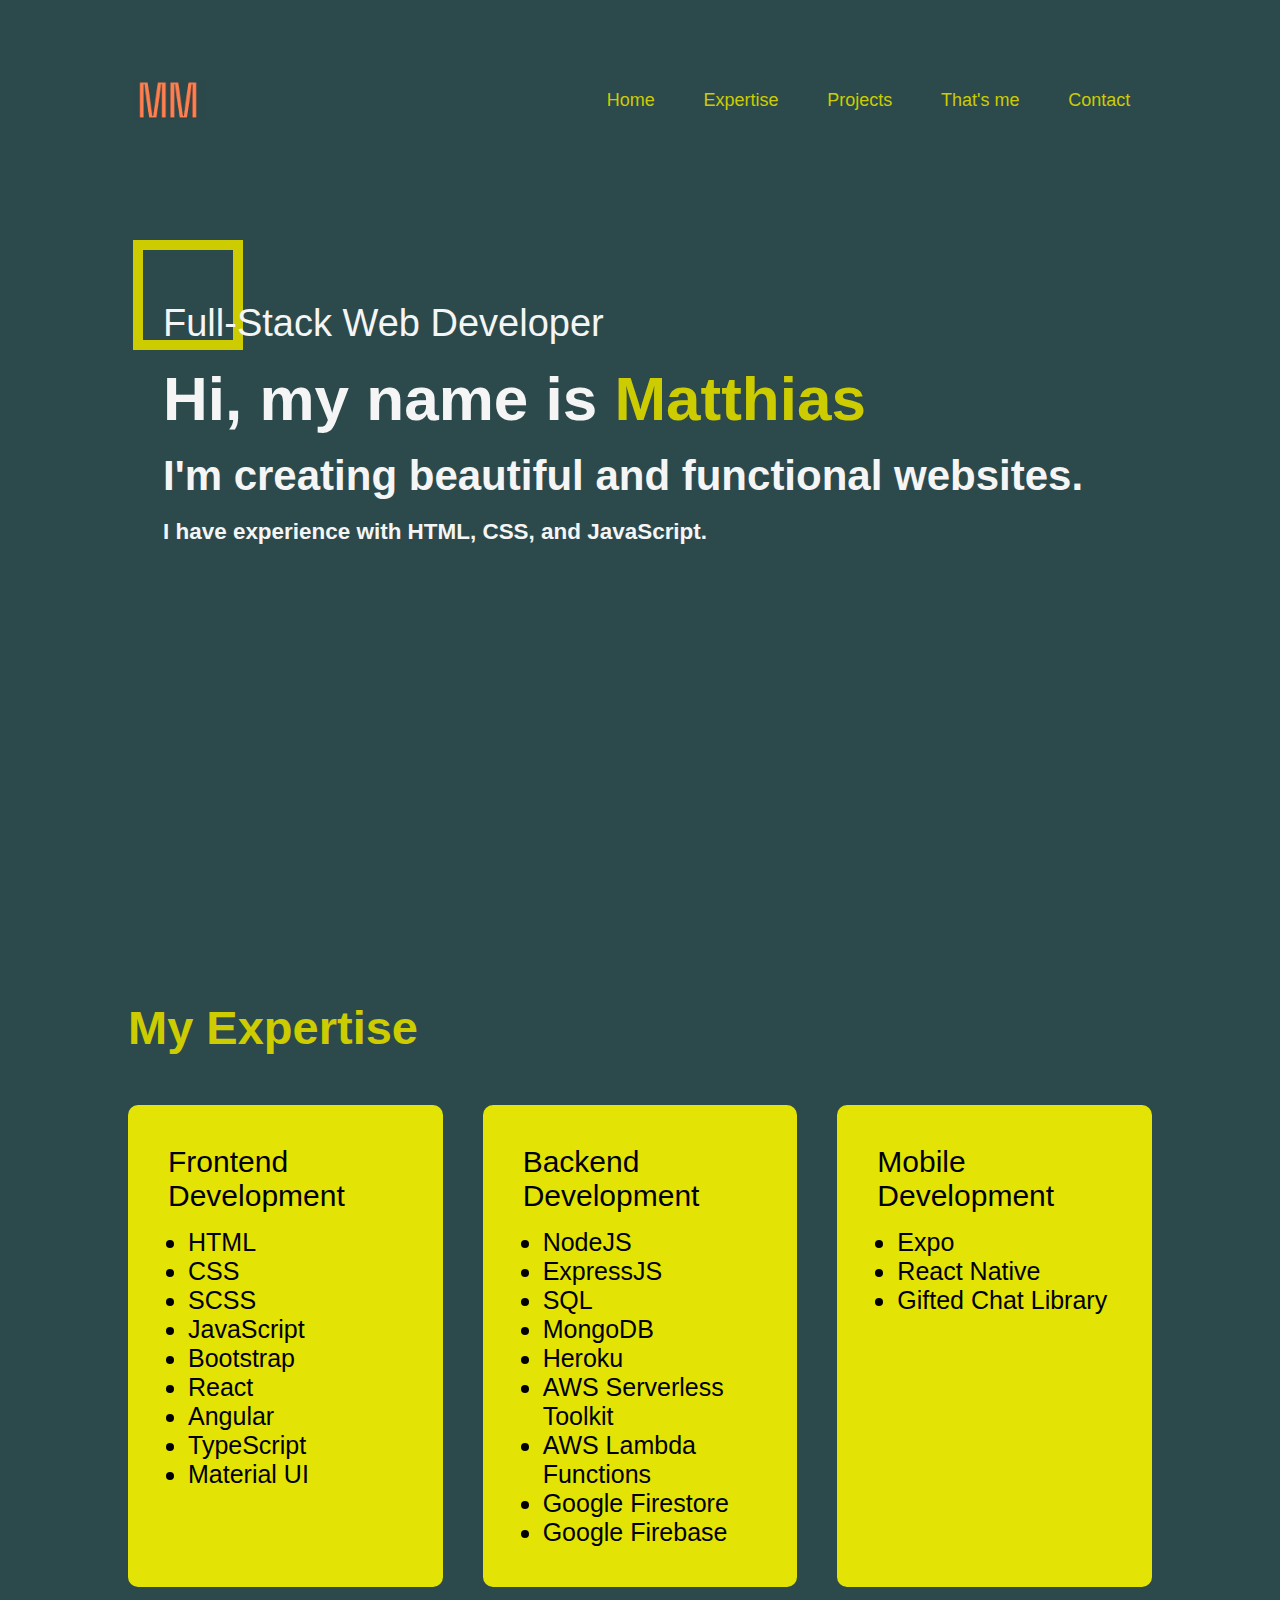
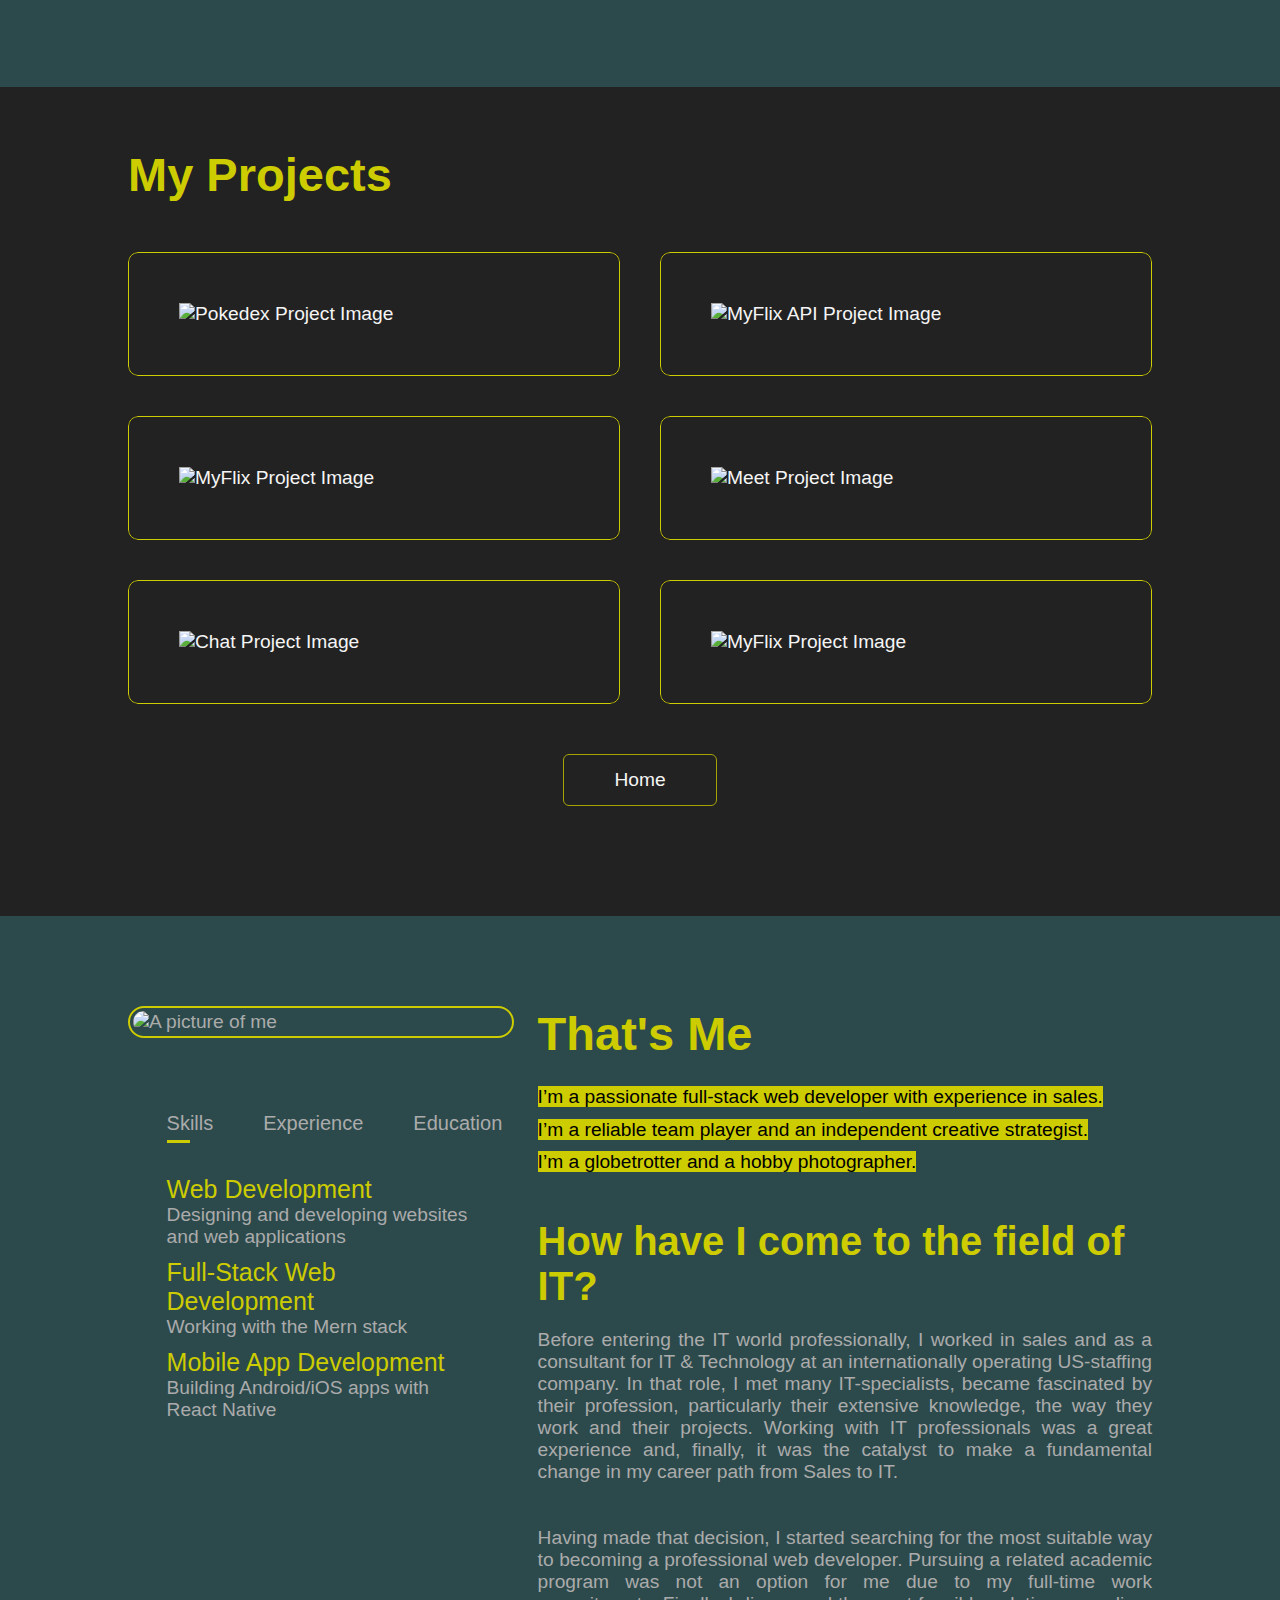
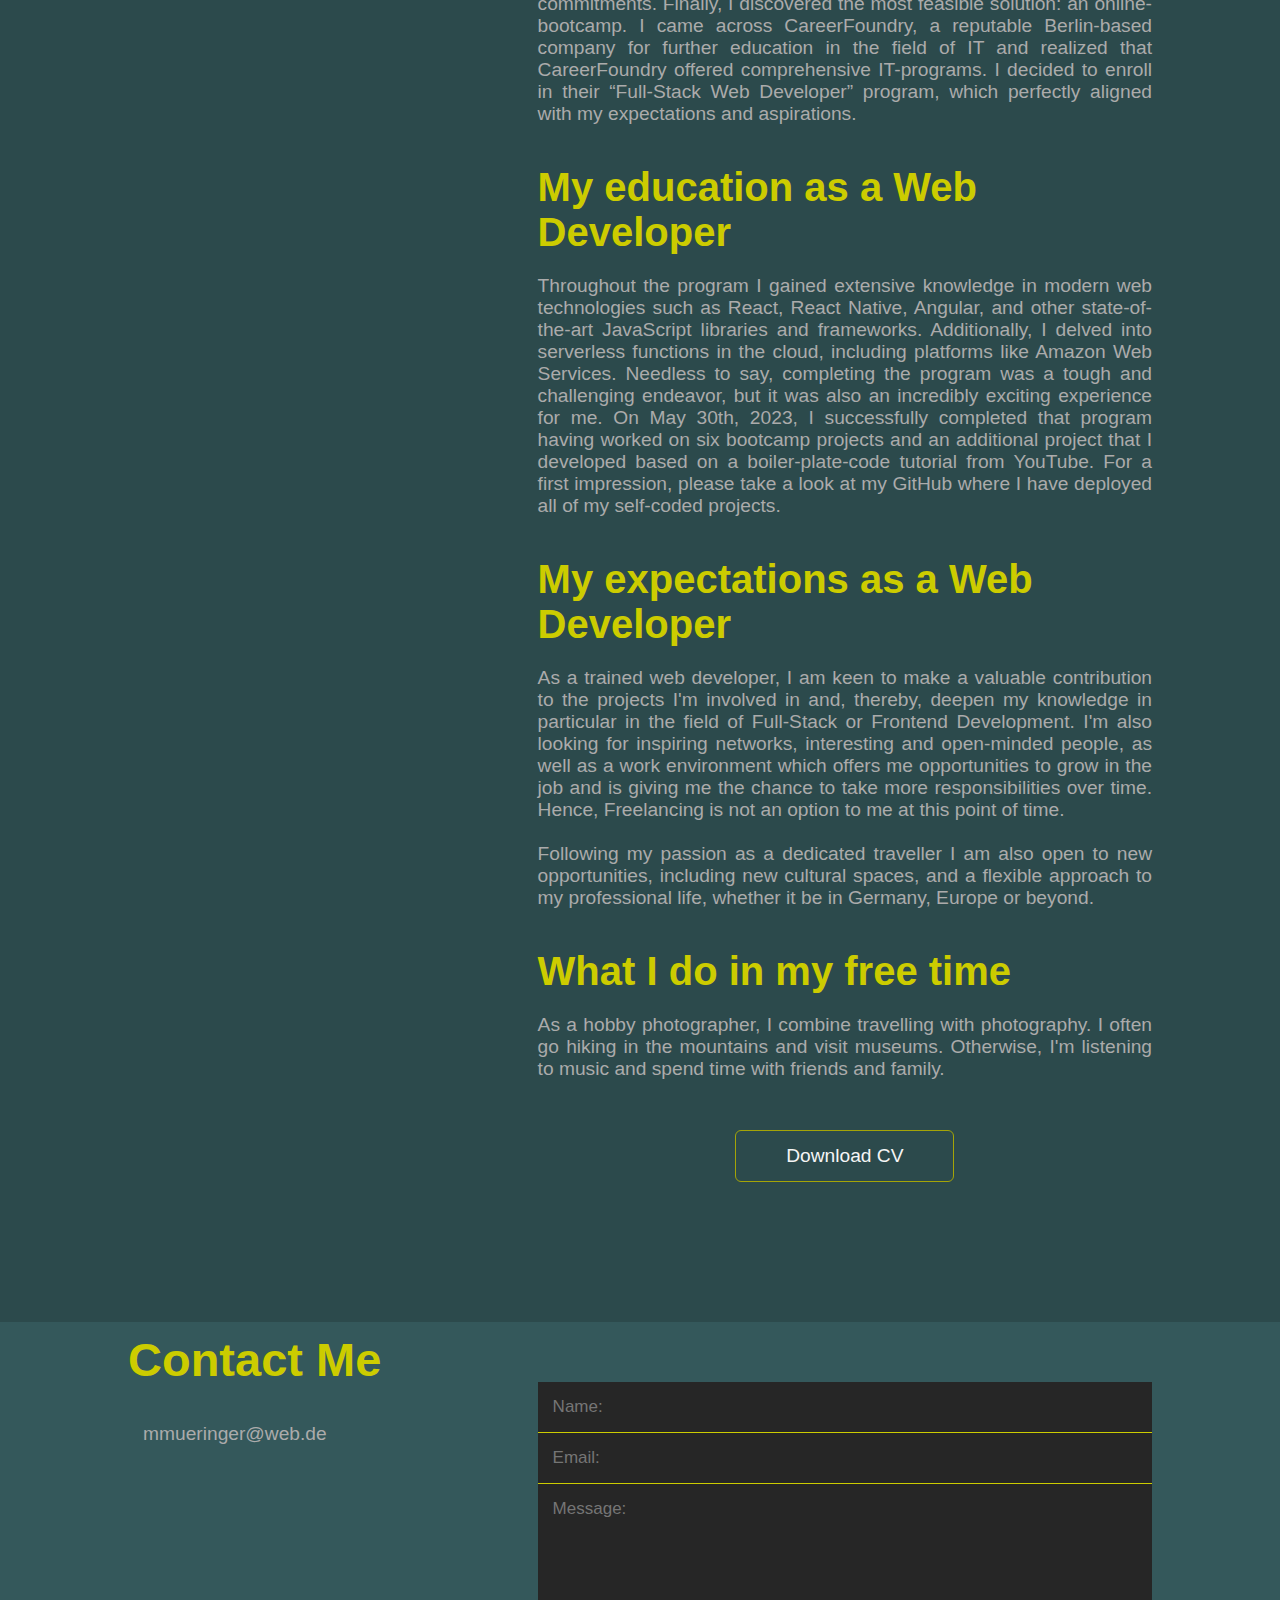
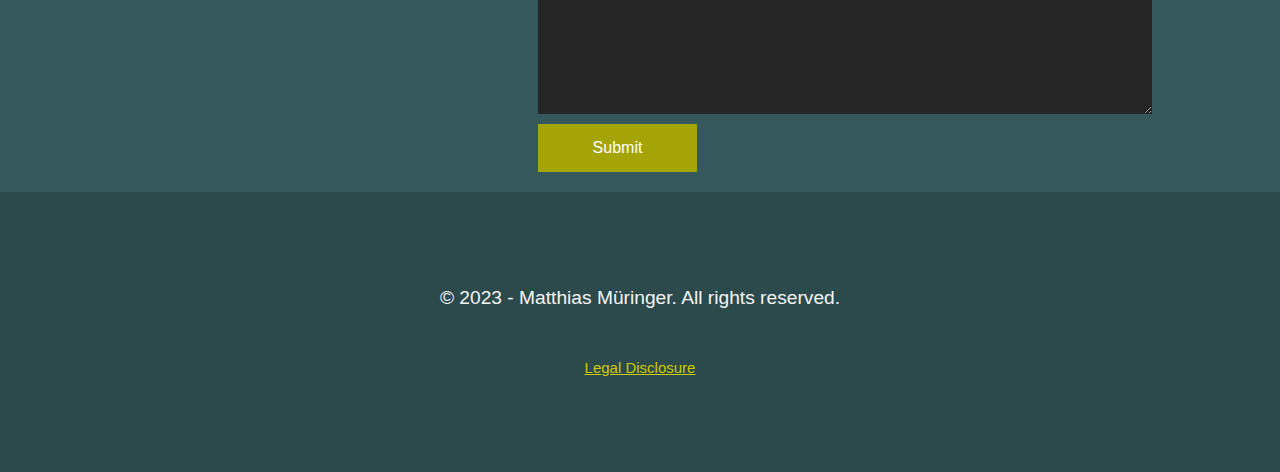
==== commit a26103f4: "update styles and delete bg" ====
--- a/index.html
+++ b/index.html
@@ -27,7 +27,7 @@
     <!-- <link rel="stylesheet" href="styles.css" type="text/css" /> -->
     <link rel="stylesheet" href="styles.production.css" type="text/css" />
     <title>
-      Matthias Müringer - Web Developer Portfolio | Germany
+      Matthias Müringer - Web Developer | Germany
     </title>
   </head>
   <body>
@@ -52,7 +52,8 @@
             <h1>
               Hi, my name is<span> Matthias<br /></span>
             </h1>
-            <h2>I'm creating beautiful and functional websites.</h2>
+            <h2>I'm creating beautiful and functional websites.</h2><br>
+            <h3>I have experience with HTML, CSS, and JavaScript.</h3>
           </div>
         </div>
       </div>
@@ -441,9 +442,6 @@
           <div class="contact-left">
             <h1 class="sub-title">Contact Me</h1>
             <p><i class="fa-solid fa-paper-plane"></i> mmueringer@web.de</p>
-            <p>
-              <i class="fa-solid fa-square-phone"></i> +49 (0) 176 744 27 691
-            </p>
             <div class="social-icons">
               <a href="https://github.com/koola123" target="_blank"
                 ><i class="fa-brands fa-github"></i
--- a/styles.css
+++ b/styles.css
@@ -27,7 +27,13 @@
 #header {
   max-width: 100%;
   height: 100vh;
-  background: var(--dark-green);
+  padding-top: 50px;
+}
+
+.sticky {
+  position: fixed;
+  top: 0;
+  width: 80%;
 }
 
 .container {
@@ -39,6 +45,7 @@
   align-items: center;
   justify-content: space-between;
   flex-wrap: wrap;
+  z-index: 1002;
 }
 
 p {
@@ -57,7 +64,9 @@
 }
 
 nav ul li a {
-  color: var(--secondary-color);
+  color: var(--primary-color);
+  border-radius: 5px;
+  padding: 1.7px;
   text-decoration: none;
   font-size: 18px;
   position: relative;
@@ -79,7 +88,7 @@
 }
 
 .header-text {
-  margin-top: 15.5%;
+  margin-top: 12.5%;
   padding: 35px;
   line-height: 1.1;
 }
@@ -91,14 +100,13 @@
 .header-text h1 {
   font-size: 62px;
   margin-top: 20px;
-  animation-name: top-down;
-  animation-direction: alternate;
+  animation-name: right-to-left;
   animation-duration: 5s;
   position: relative;
 }
-@keyframes top-down {
+@keyframes right-to-left {
   0% {
-    right: -800px;
+    right: -5000px;
   }
   25% {
     right: 0;
@@ -155,26 +163,41 @@
   margin-top: 20px;
   color: var(--secondary-color);
   animation-name: bottom-up;
-  animation-direction: infinite;
-  animation-duration: 3.8s;
+  animation-duration: 4.2s;
   position: relative;
 }
 @keyframes bottom-up {
-  0% {
+  25% {
     bottom: -50px;
     opacity: 0;
   }
-  25% {
+  45% {
     bottom: 0;
-  }
-  50% {
-    bottom: 0;
-  }
-  75% {
-    bottom: 0;
+    opacity: 0;
   }
   100% {
     bottom: 0;
+    opacity: 1;
+  }
+}
+
+.header-text h3 {
+  animation-name: left-to-right;
+  animation-duration: 7s;
+  position: relative;
+}
+@keyframes left-to-right {
+  25% {
+    opacity: 0;
+    bottom: -20px;
+  }
+  50% {
+    bottom: -20px;
+    opacity: 0;
+  }
+  100% {
+    bottom: 0;
+    opacity: 1;
   }
 }
 
@@ -228,7 +251,7 @@
 /* ------------- Projects -------------*/
 #projects {
   padding: 50px 0;
-  background: var(--dark-green);
+  background: #222;
 }
 .project-list {
   display: grid;
@@ -349,9 +372,12 @@
 }
 
 .about-col-2 p {
-  letter-spacing: 8px;
-}
-
+  line-height: 1.7;
+}
+.about-col-2 p span {
+  color: #000;
+  background-color: var(--primary-color);
+}
 .about-col-2 div {
   text-align: justify;
 }
@@ -463,20 +489,8 @@
   display: inline-block;
   transition: 0.3s ease;
 }
-.social-icons a:first-child:hover {
-  color: rgb(255, 255, 255);
-  transform: translateY(-2px);
-}
-.social-icons a:nth-child(2):hover {
-  color: rgb(0, 114, 177);
-  transform: translateY(-2px);
-}
-.social-icons a:nth-child(3):hover {
-  color: rgb(18, 101, 103);
-  transform: translateY(-2px);
-}
-.social-icons a:last-child:hover {
-  color: rgb(18, 175, 237);
+.social-icons a:hover {
+  color: rgb(226, 94, 74);
   transform: translateY(-2px);
 }
 #message {
@@ -509,17 +523,17 @@
 
 @media all and (max-width: 790px) {
   .header-text {
-    margin-top: 50%;
+    margin-top: 10%;
     font-size: 16px;
   }
   .header-text p {
     font-size: 16px;
   }
   .header-text h1 {
-    font-size: 30px;
+    font-size: 34px;
   }
   .header-text h2 {
-    font-size: 20px;
+    font-size: 25px;
   }
   nav .fa-solid {
     display: block;
--- a/styles.production.css
+++ b/styles.production.css
@@ -35,16 +35,13 @@
 #header {
   max-width: 100%;
   height: 100vh;
-  padding-top: 100px;
-  background-image: url('images/background.png');
-  background-position: center;
-  background-size: cover;
+  padding-top: 50px;
 }
 
 .sticky {
-  position: sticky;
+  position: fixed;
   top: 0;
-  width: 100%;
+  width: 80%;
 }
 
 .container {
@@ -83,7 +80,6 @@
 
 nav ul li a {
   color: var(--primary-color);
-  background: black;
   border-radius: 5px;
   padding: 1.7px;
   text-decoration: none;
@@ -121,15 +117,13 @@
 .header-text h1 {
   font-size: 62px;
   margin-top: 20px;
-  -webkit-animation-name: top-down;
-          animation-name: top-down;
-  -webkit-animation-direction: alternate;
-          animation-direction: alternate;
+  -webkit-animation-name: right-to-left;
+          animation-name: right-to-left;
   -webkit-animation-duration: 5s;
           animation-duration: 5s;
   position: relative;
 }
-@-webkit-keyframes top-down {
+@-webkit-keyframes right-to-left {
   0% {
     right: -5000px;
   }
@@ -147,7 +141,7 @@
     opacity: 1;
   }
 }
-@keyframes top-down {
+@keyframes right-to-left {
   0% {
     right: -5000px;
   }
@@ -218,10 +212,8 @@
   color: var(--secondary-color);
   -webkit-animation-name: bottom-up;
           animation-name: bottom-up;
-  -webkit-animation-direction: infinite;
-          animation-direction: infinite;
-  -webkit-animation-duration: 3.8s;
-          animation-duration: 3.8s;
+  -webkit-animation-duration: 4.2s;
+          animation-duration: 4.2s;
   position: relative;
 }
 @-webkit-keyframes bottom-up {
@@ -229,17 +221,13 @@
     bottom: -50px;
     opacity: 0;
   }
-  25% {
+  45% {
     bottom: 0;
-  }
-  25% {
-    bottom: 0;
-  }
-  75% {
-    bottom: 0;
+    opacity: 0;
   }
   100% {
     bottom: 0;
+    opacity: 1;
   }
 }
 @keyframes bottom-up {
@@ -247,17 +235,49 @@
     bottom: -50px;
     opacity: 0;
   }
-  25% {
+  45% {
     bottom: 0;
-  }
-  25% {
-    bottom: 0;
-  }
-  75% {
-    bottom: 0;
+    opacity: 0;
   }
   100% {
     bottom: 0;
+    opacity: 1;
+  }
+}
+
+.header-text h3 {
+  -webkit-animation-name: left-to-right;
+          animation-name: left-to-right;
+  -webkit-animation-duration: 7s;
+          animation-duration: 7s;
+  position: relative;
+}
+@-webkit-keyframes left-to-right {
+  25% {
+    opacity: 0;
+    bottom: -20px;
+  }
+  50% {
+    bottom: -20px;
+    opacity: 0;
+  }
+  100% {
+    bottom: 0;
+    opacity: 1;
+  }
+}
+@keyframes left-to-right {
+  25% {
+    opacity: 0;
+    bottom: -20px;
+  }
+  50% {
+    bottom: -20px;
+    opacity: 0;
+  }
+  100% {
+    bottom: 0;
+    opacity: 1;
   }
 }
 
@@ -318,12 +338,7 @@
 /* ------------- Projects -------------*/
 #projects {
   padding: 50px 0;
-  background-image: url('images/background-footer.png');
-  background-position: center;
-  background-size: cover;
-  background-repeat: no-repeat;
-  background-attachment:fixed;
-  
+  background: #222;
 }
 .project-list {
   display: -ms-grid;
@@ -476,9 +491,12 @@
 }
 
 .about-col-2 p {
-  letter-spacing: 8px;
-}
-
+  line-height: 1.7;
+}
+.about-col-2 p span {
+  color: #000;
+  background-color: var(--primary-color);
+}
 .about-col-2 div {
   text-align: justify;
 }
@@ -644,17 +662,17 @@
 
 @media all and (max-width: 790px) {
   .header-text {
-    margin-top: 50%;
+    margin-top: 10%;
     font-size: 16px;
   }
   .header-text p {
     font-size: 16px;
   }
   .header-text h1 {
-    font-size: 30px;
+    font-size: 34px;
   }
   .header-text h2 {
-    font-size: 20px;
+    font-size: 25px;
   }
   nav .fa-solid {
     display: block;
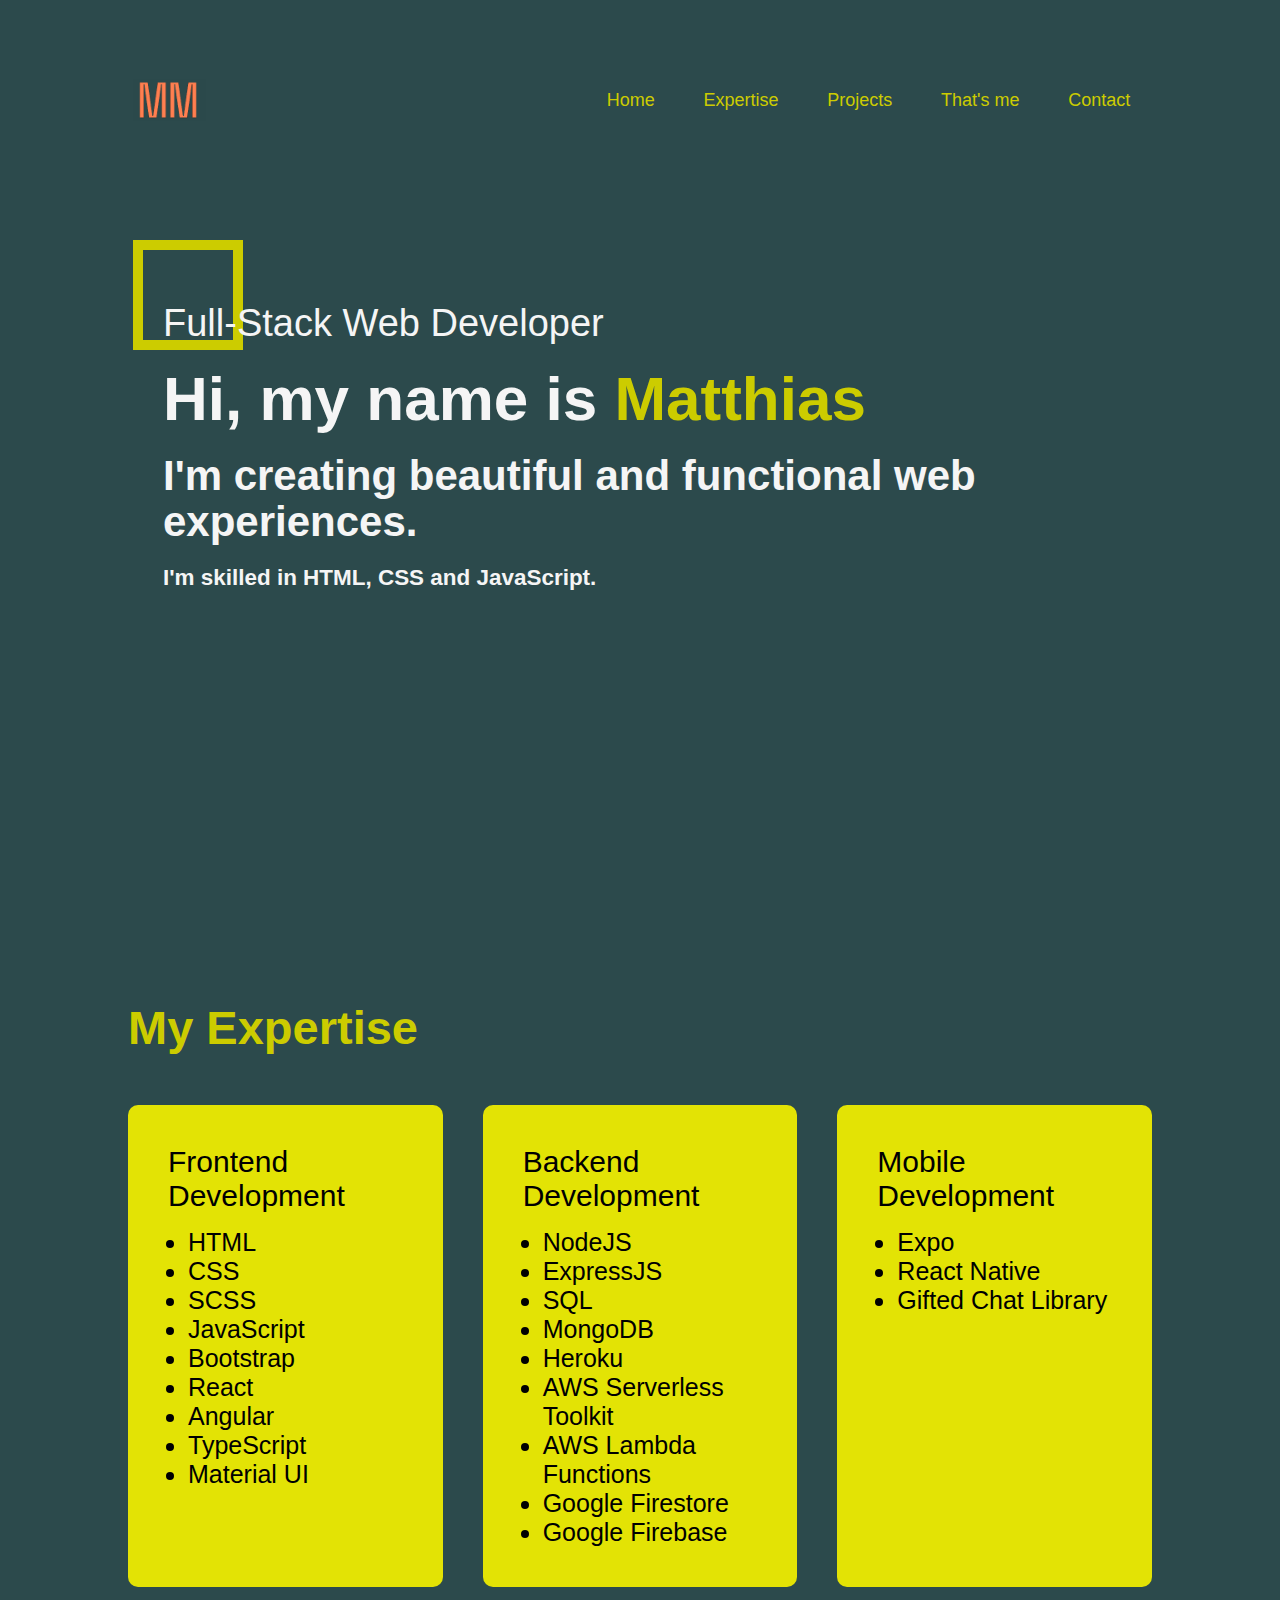
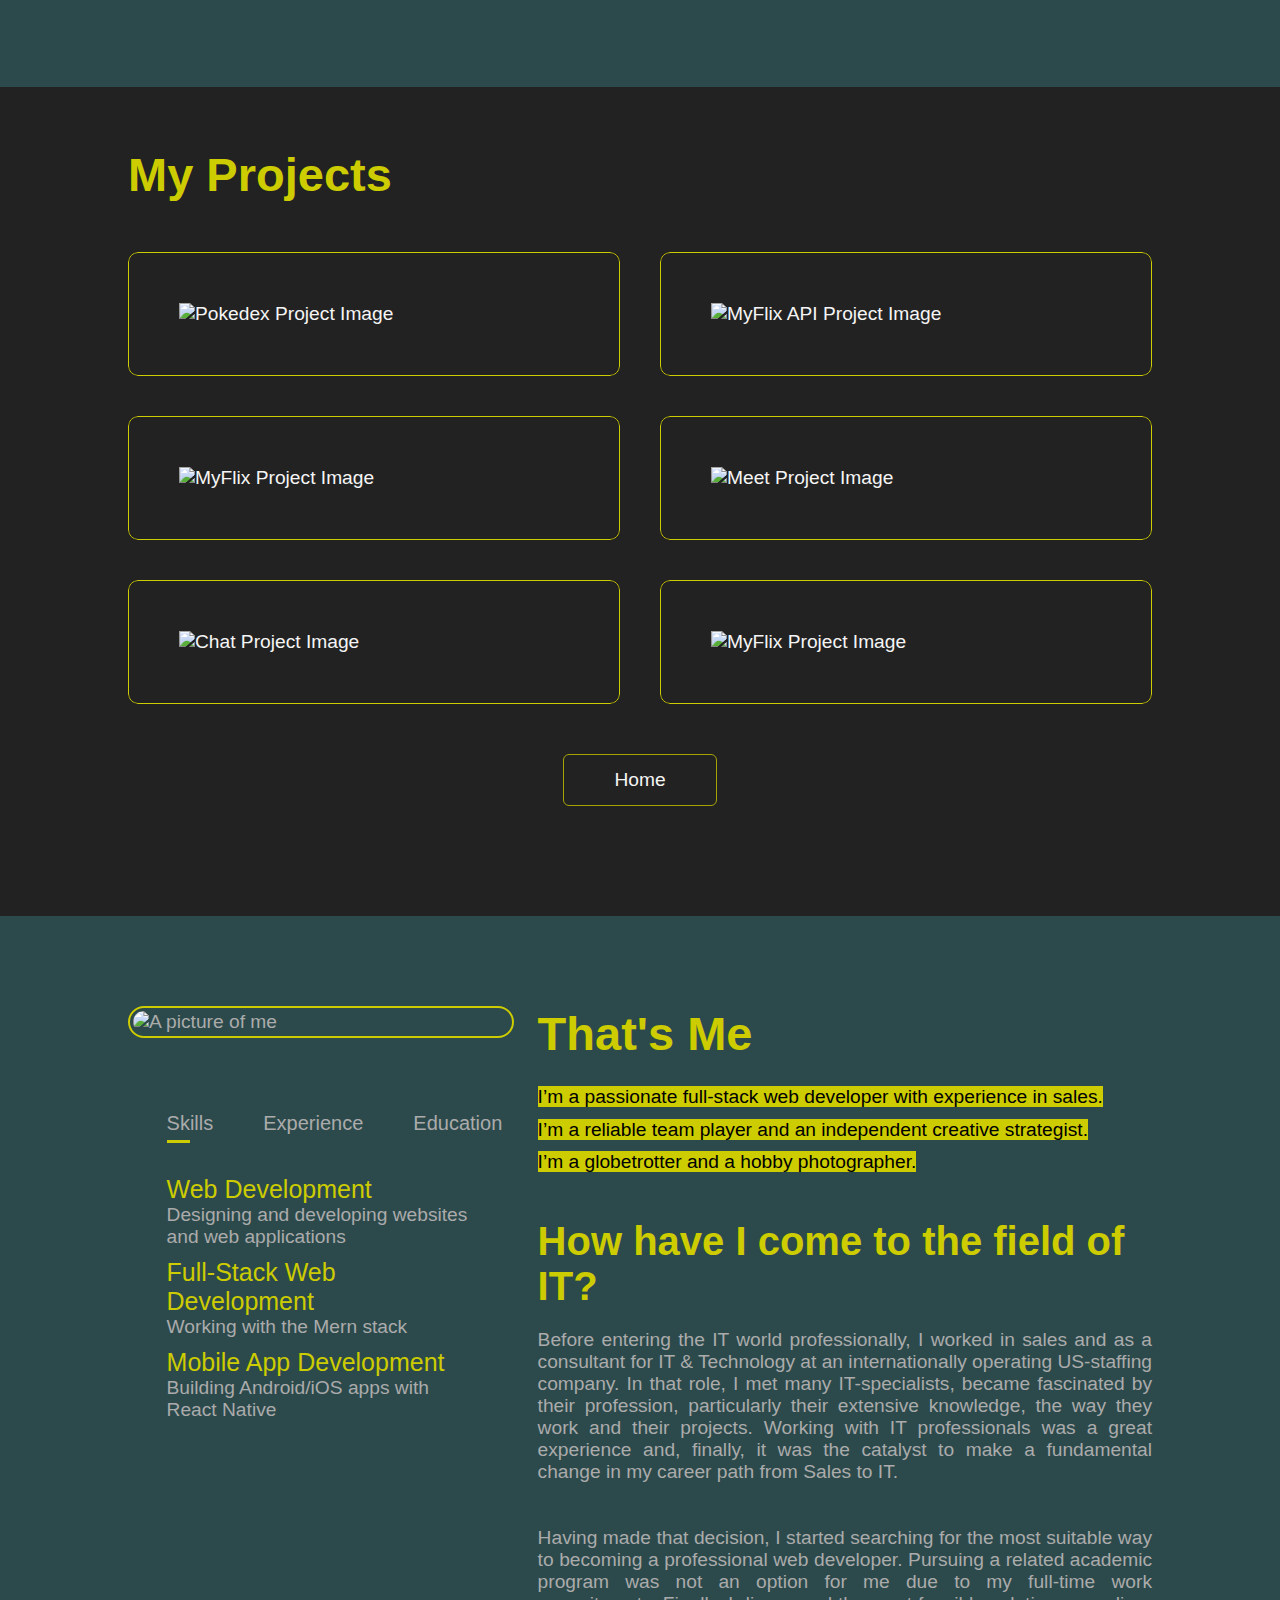
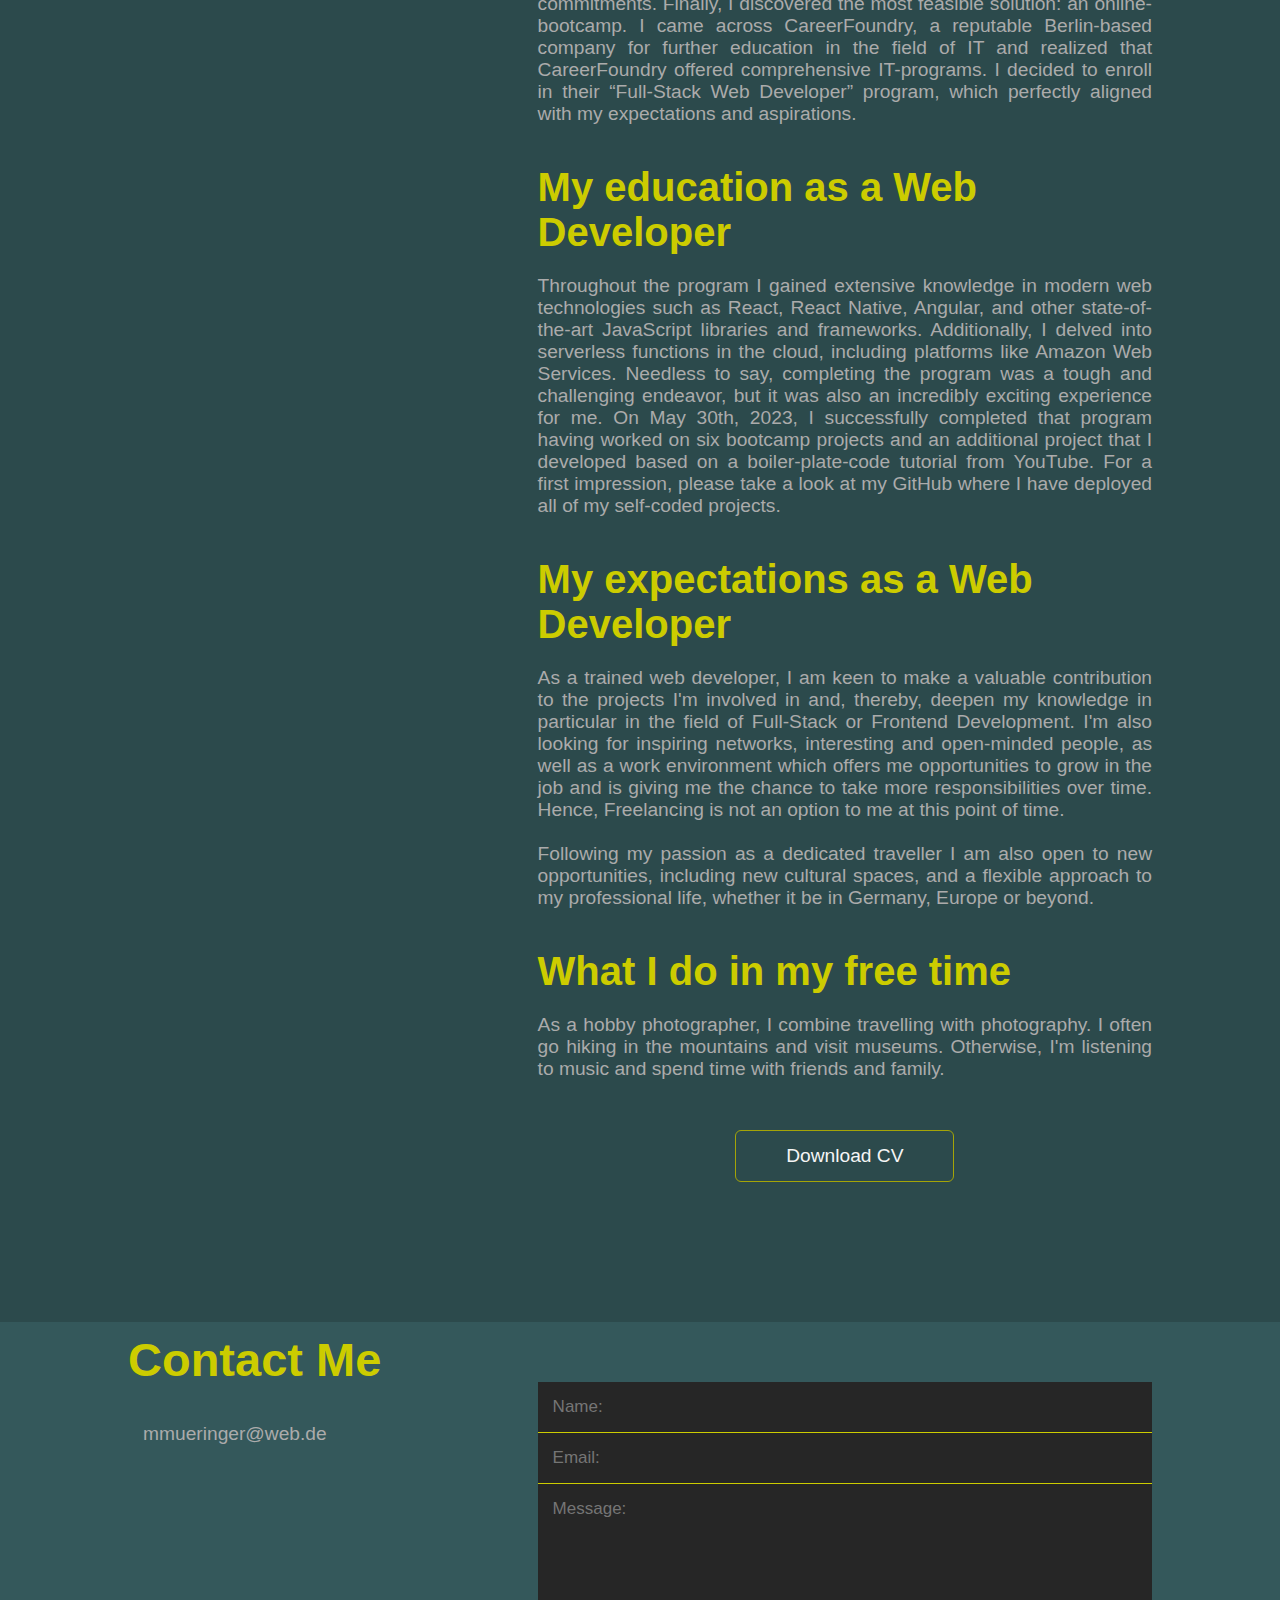
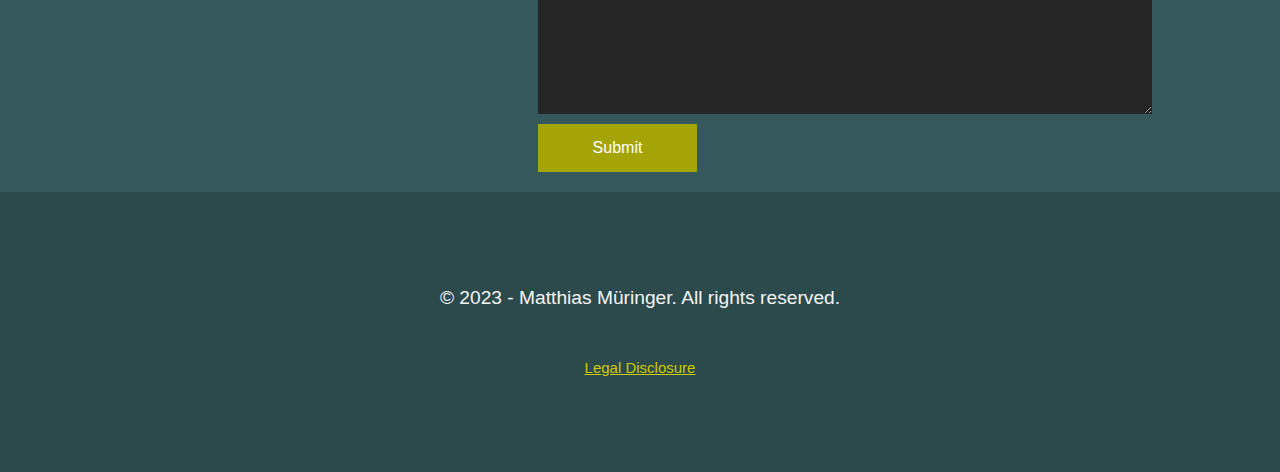
==== commit 260e7a51: "update portfolio" ====
--- a/index.html
+++ b/index.html
@@ -4,8 +4,8 @@
     <meta charset="UTF-8" />
     <meta http-equiv="X-UA-Compatible" content="IE=edge" />
     <meta name="viewport" content="width=device-width, initial-scale=1.0">
-    <meta name="description" content="Hi, my name is Matthias. I'm a Full-Stack Web Developer from Wiesbaden, Germany. I create beautiful and functional websites and have experience with HTML, CSS, JavaScript, but also with databases like MongoDB or PostgreSQL" />
-    <meta name="keywords" content="HTML, CSS, JavaScript, Bootstrap, React, Node.js, Web Development, Frontend Developer, Web Developer, Full-Stack Developer, Dev Ops, Web Engineer, Mobile Developer, JavaScript Developer, Developer, Programmer, Software Engineer, Software Developer" />
+    <meta name="description" content="Hi, my name is Matthias. I'm a Full-Stack Web Developer from Wiesbaden, Germany. I'm creating beautiful and functional web experiences, and I have experience with HTML, CSS, JavaScript, Node.js, Express, React, Angular, as well with databases like MongoDB or PostgreSQL" />
+    <meta name="keywords" content="HTML, CSS, JavaScript, Bootstrap, React, Node.js, Web Development, Frontend Development, Backend Development, Full-Stack Development, Dev Ops, Web Engineer, Mobile Developer, JavaScript Developer, Developer, Programmer, Software Engineer, Software Developer" />
     <meta name="author" content="Matthias Müringer"/>
     <link rel="apple-touch-icon" sizes="180x180" href="/apple-touch-icon.png">
     <link rel="icon" type="image/png" sizes="32x32" href="/favicon-32x32.png">
@@ -24,8 +24,8 @@
     <link href="https://fonts.googleapis.com/css2?family=Roboto:wght@300;500;700;900&display=swap" rel="stylesheet">
     <!-- ------------- Normalize.css CDN Link ------------- -->
     <link rel="stylesheet" href="https://cdnjs.cloudflare.com/ajax/libs/normalize/8.0.1/normalize.min.css" integrity="sha512-NhSC1YmyruXifcj/KFRWoC561YpHpc5Jtzgvbuzx5VozKpWvQ+4nXhPdFgmx8xqexRcpAglTj9sIBWINXa8x5w==" crossorigin="anonymous" referrerpolicy="no-referrer" />
-    <!-- <link rel="stylesheet" href="styles.css" type="text/css" /> -->
-    <link rel="stylesheet" href="styles.production.css" type="text/css" />
+    <link rel="stylesheet" href="styles.css" type="text/css" />
+    <!-- <link rel="stylesheet" href="styles.production.css" type="text/css" /> -->
     <title>
       Matthias Müringer - Web Developer | Germany
     </title>
@@ -52,8 +52,8 @@
             <h1>
               Hi, my name is<span> Matthias<br /></span>
             </h1>
-            <h2>I'm creating beautiful and functional websites.</h2><br>
-            <h3>I have experience with HTML, CSS, and JavaScript.</h3>
+            <h2>I'm creating beautiful and functional web experiences.</h2><br>
+            <h3>I'm skilled in HTML, CSS and JavaScript.</h3>
           </div>
         </div>
       </div>
--- a/styles.css
+++ b/styles.css
@@ -167,7 +167,7 @@
   position: relative;
 }
 @keyframes bottom-up {
-  25% {
+  0% {
     bottom: -50px;
     opacity: 0;
   }
@@ -187,7 +187,7 @@
   position: relative;
 }
 @keyframes left-to-right {
-  25% {
+  0% {
     opacity: 0;
     bottom: -20px;
   }
--- a/styles.production.css
+++ b/styles.production.css
@@ -217,7 +217,7 @@
   position: relative;
 }
 @-webkit-keyframes bottom-up {
-  25% {
+  0% {
     bottom: -50px;
     opacity: 0;
   }
@@ -231,7 +231,7 @@
   }
 }
 @keyframes bottom-up {
-  25% {
+  0% {
     bottom: -50px;
     opacity: 0;
   }
@@ -253,7 +253,7 @@
   position: relative;
 }
 @-webkit-keyframes left-to-right {
-  25% {
+  0% {
     opacity: 0;
     bottom: -20px;
   }
@@ -267,7 +267,7 @@
   }
 }
 @keyframes left-to-right {
-  25% {
+  0% {
     opacity: 0;
     bottom: -20px;
   }
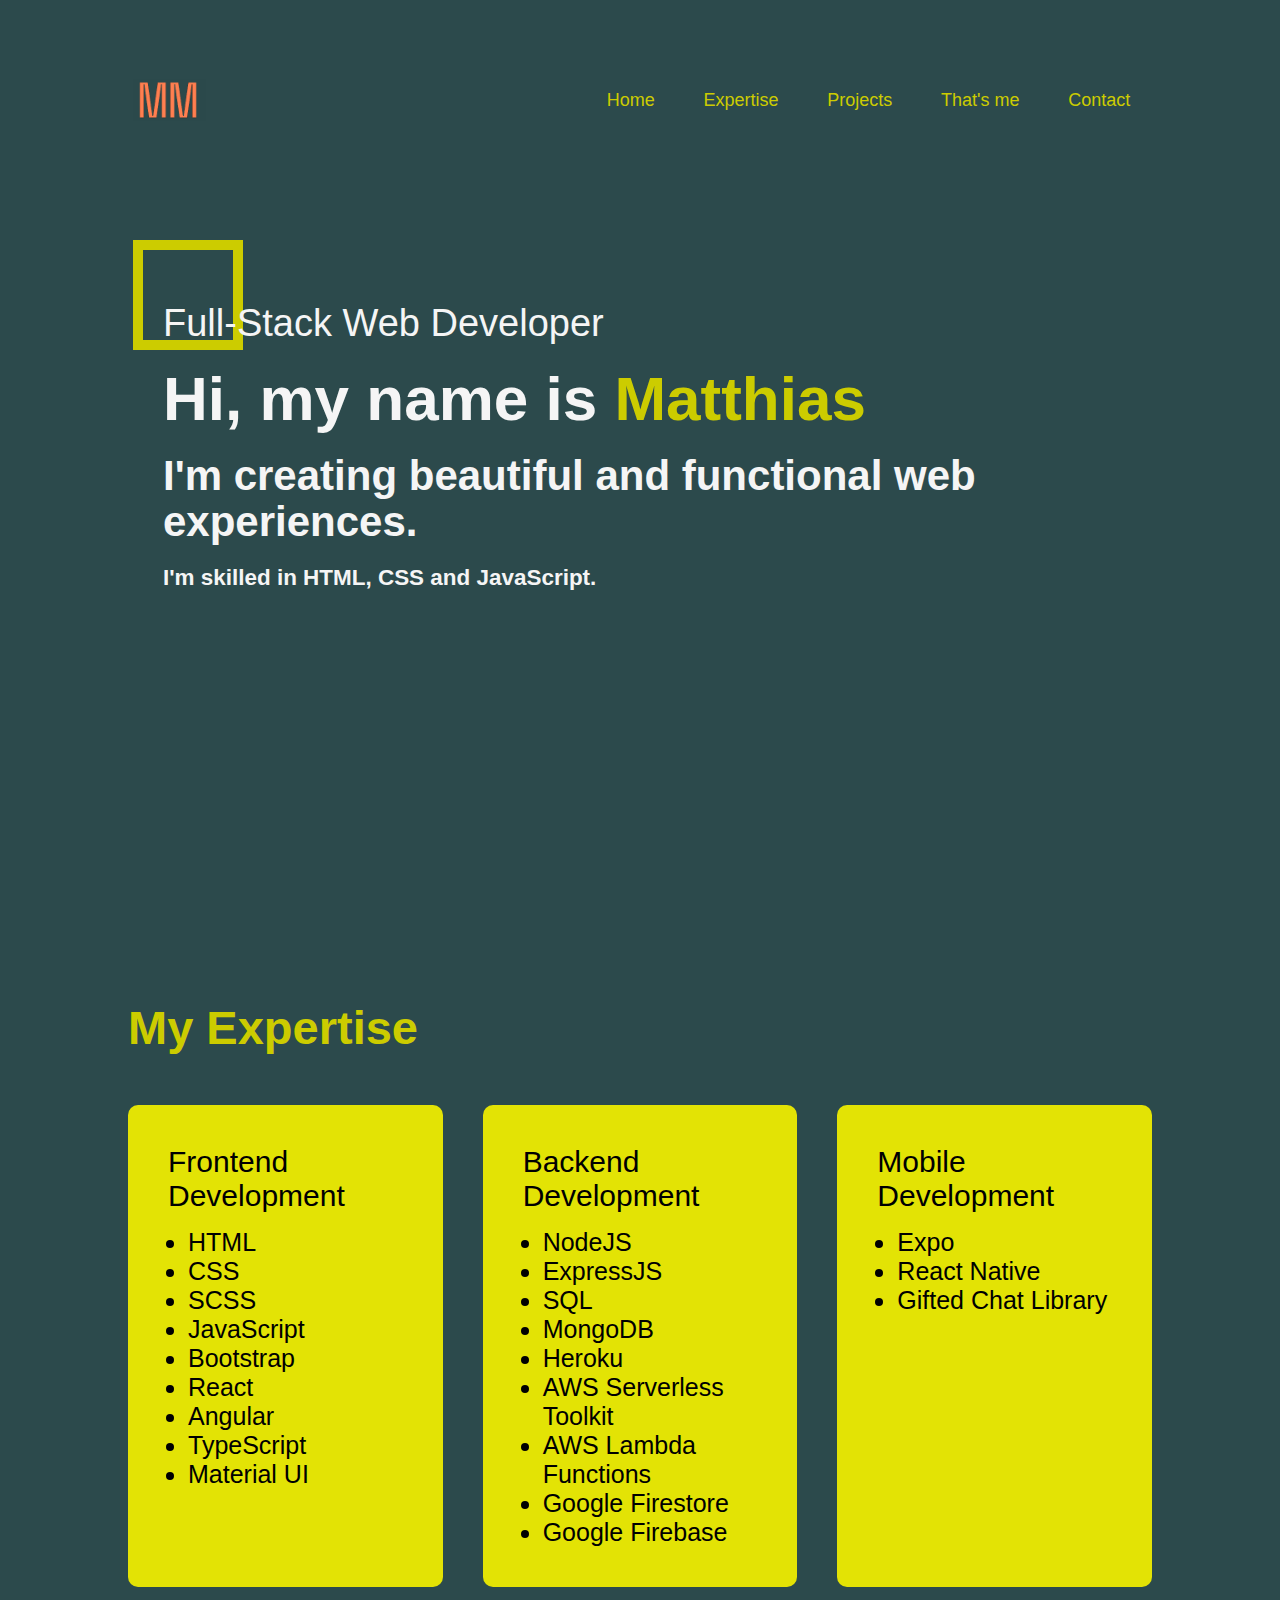
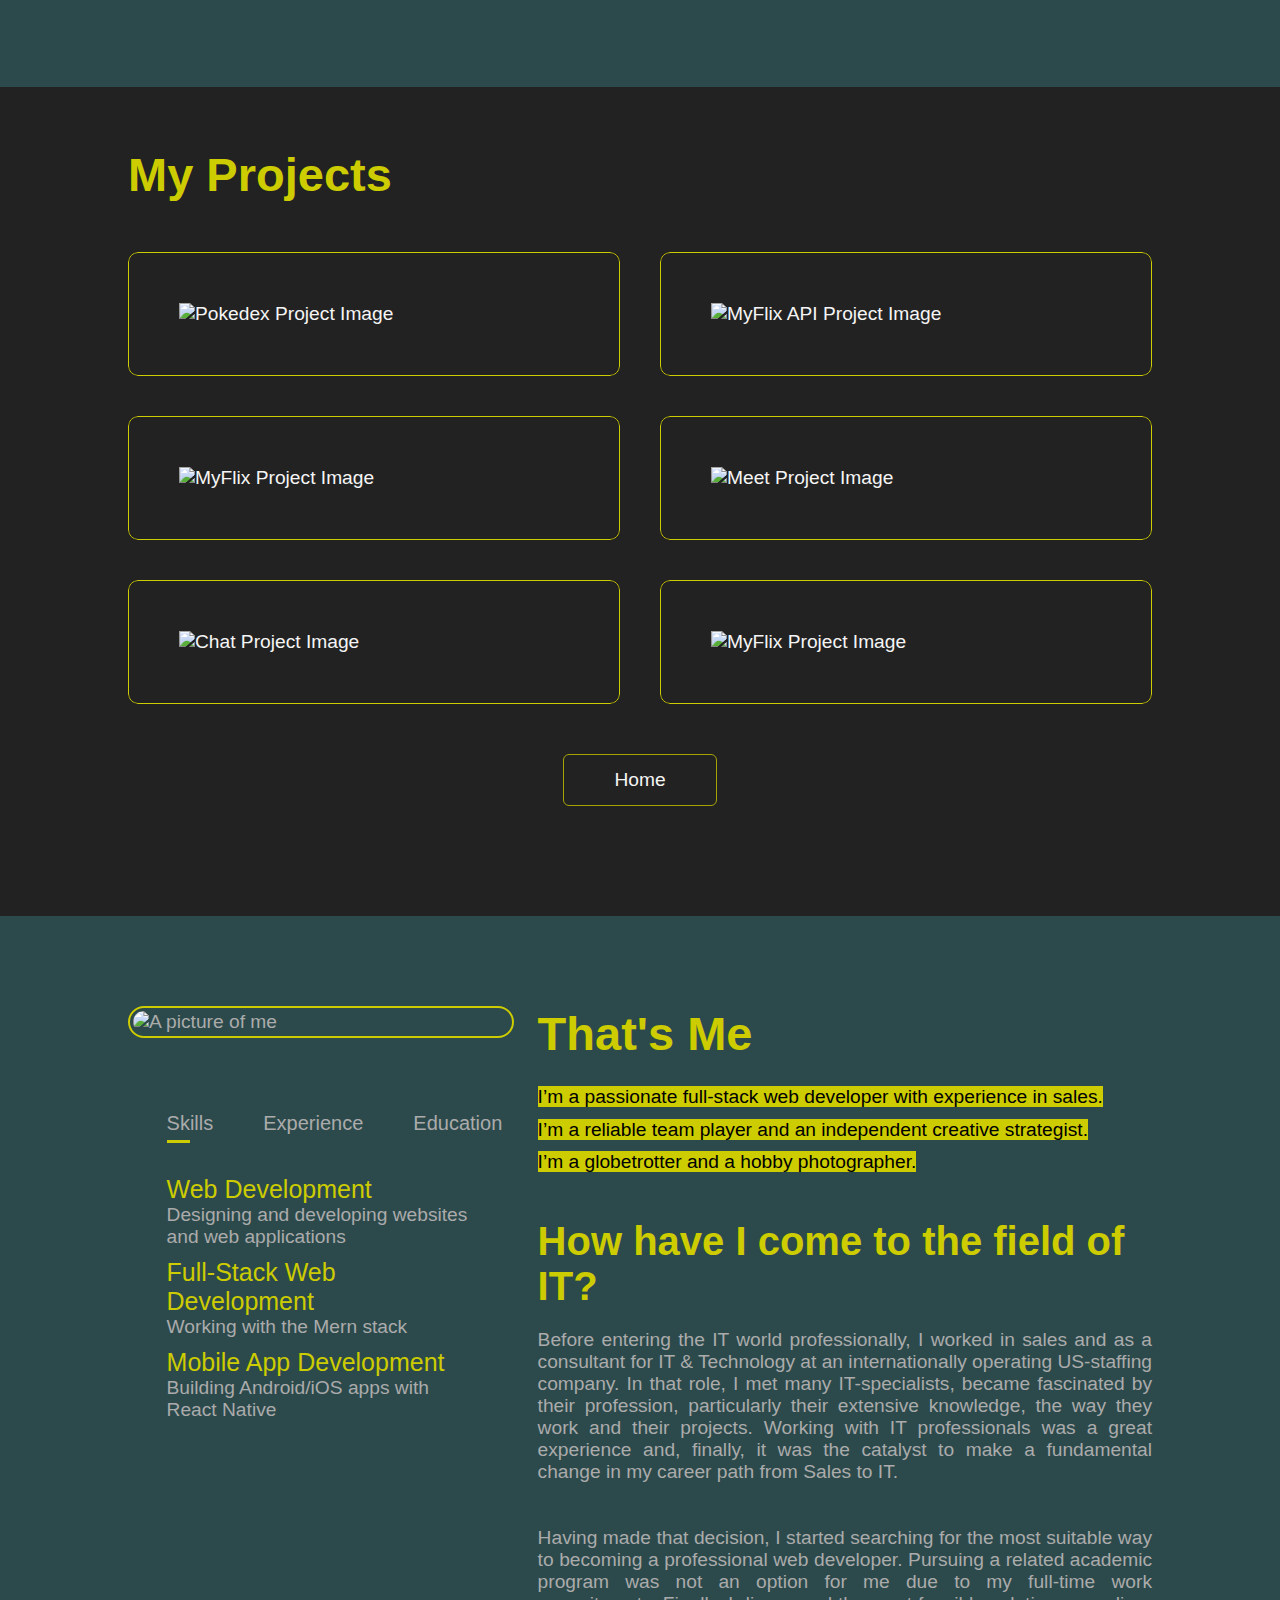
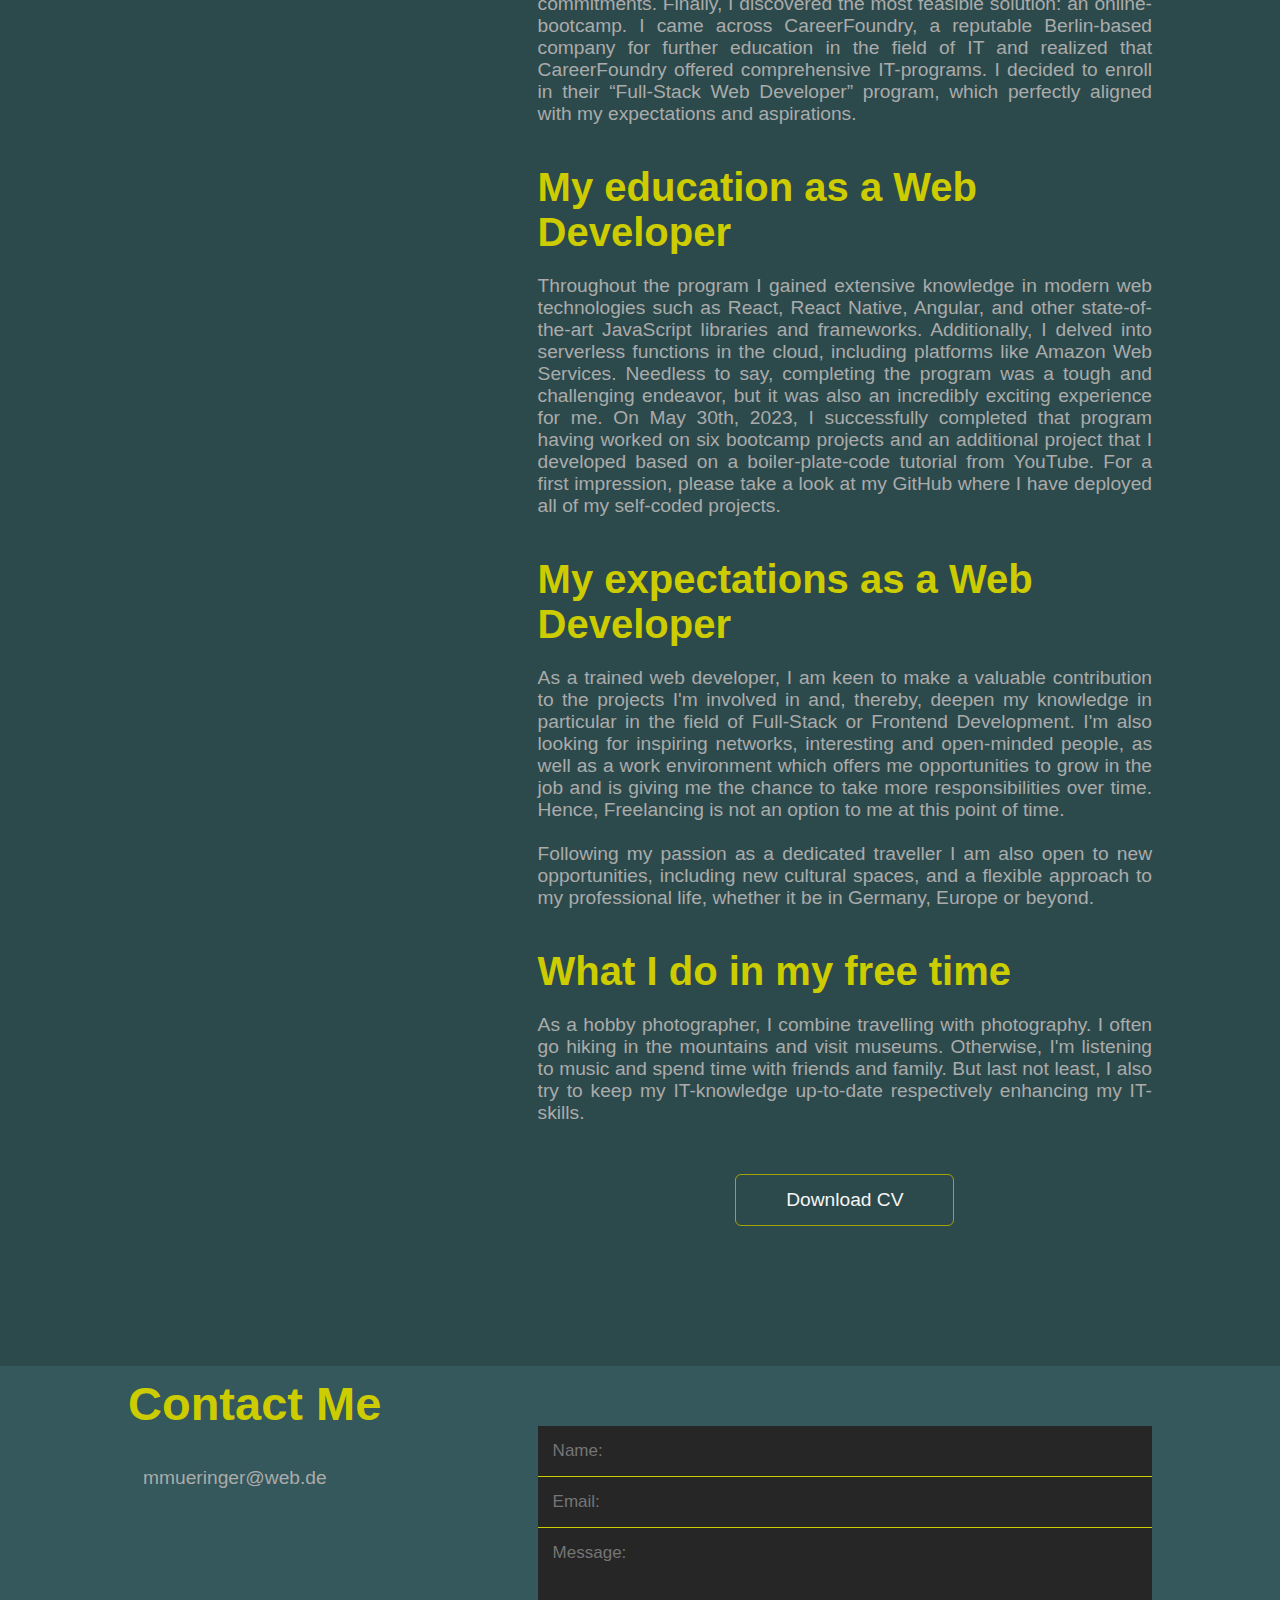
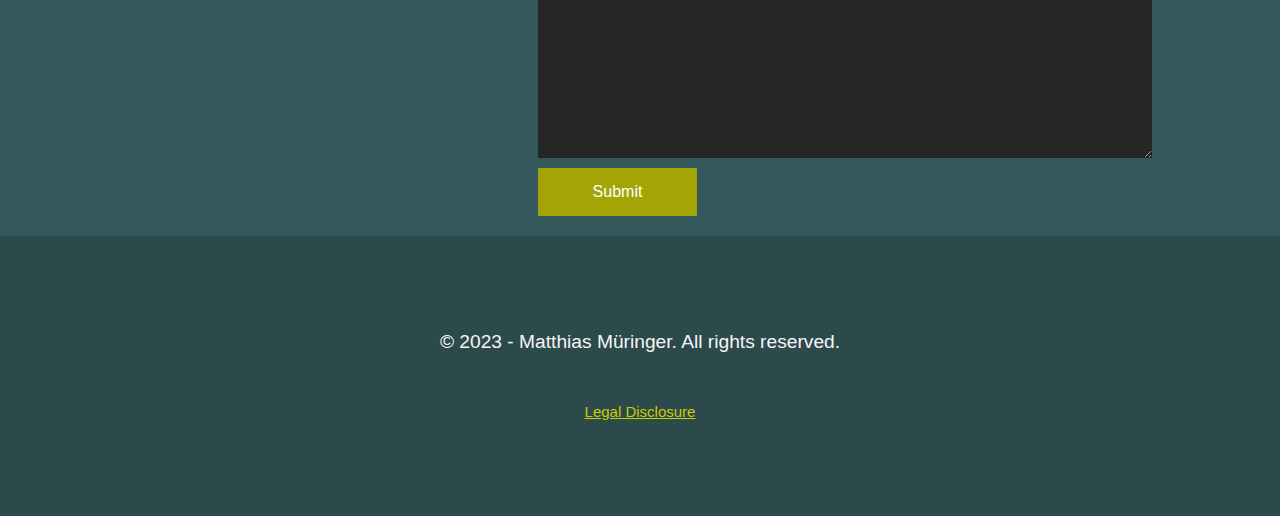
==== commit 184a11ab: "update portfolio" ====
--- a/index.html
+++ b/index.html
@@ -24,8 +24,8 @@
     <link href="https://fonts.googleapis.com/css2?family=Roboto:wght@300;500;700;900&display=swap" rel="stylesheet">
     <!-- ------------- Normalize.css CDN Link ------------- -->
     <link rel="stylesheet" href="https://cdnjs.cloudflare.com/ajax/libs/normalize/8.0.1/normalize.min.css" integrity="sha512-NhSC1YmyruXifcj/KFRWoC561YpHpc5Jtzgvbuzx5VozKpWvQ+4nXhPdFgmx8xqexRcpAglTj9sIBWINXa8x5w==" crossorigin="anonymous" referrerpolicy="no-referrer" />
-    <link rel="stylesheet" href="styles.css" type="text/css" />
-    <!-- <link rel="stylesheet" href="styles.production.css" type="text/css" /> -->
+    <!-- <link rel="stylesheet" href="styles.css" type="text/css" /> -->
+    <link rel="stylesheet" href="styles.production.css" type="text/css" />
     <title>
       Matthias Müringer - Web Developer | Germany
     </title>
@@ -423,7 +423,10 @@
               <h2 class="sub-title-2">What I do in my free time</h2>
               <div>As a hobby photographer, I combine travelling with photography. 
                 I often go hiking in the mountains and visit museums.
-                Otherwise, I'm listening to music and spend time with friends and family.</div>
+                Otherwise, I'm listening to music and spend time with friends and family.
+                But last not least, I also try to keep my IT-knowledge up-to-date respectively
+                enhancing my IT-skills.
+              </div>
               <a
               href="files/matthias-mueringer-cv.pdf"
               target="_blank"
@@ -486,7 +489,7 @@
         e.preventDefault()
         fetch(scriptURL, { method: 'POST', body: new FormData(form)})
           .then(response => {
-            message.innerHTML = '*Message sent successfully!'
+            message.innerHTML = 'Message sent successfully!'
             setTimeout(() => {
               message.innerHTML = "";
             }, 3000);
--- a/styles.css
+++ b/styles.css
@@ -101,7 +101,7 @@
   font-size: 62px;
   margin-top: 20px;
   animation-name: right-to-left;
-  animation-duration: 5s;
+  animation-duration: 5.5s;
   position: relative;
 }
 @keyframes right-to-left {
@@ -128,6 +128,16 @@
   color: var(--scondary-color);
   position: relative;
   z-index: 1;
+  animation-name: top-down;
+  animation-duration: 0.5s;
+}
+@keyframes top-down {
+  from {
+    top: -1000px;
+  }
+  to {
+    top: 0;
+  }
 }
 
 .header-text p::before,
--- a/styles.production.css
+++ b/styles.production.css
@@ -119,8 +119,8 @@
   margin-top: 20px;
   -webkit-animation-name: right-to-left;
           animation-name: right-to-left;
-  -webkit-animation-duration: 5s;
-          animation-duration: 5s;
+  -webkit-animation-duration: 5.5s;
+          animation-duration: 5.5s;
   position: relative;
 }
 @-webkit-keyframes right-to-left {
@@ -165,6 +165,26 @@
   color: var(--scondary-color);
   position: relative;
   z-index: 1;
+  -webkit-animation-name: top-down;
+          animation-name: top-down;
+  -webkit-animation-duration: 0.5s;
+          animation-duration: 0.5s;
+}
+@-webkit-keyframes top-down {
+  from {
+    top: -1000px;
+  }
+  to {
+    top: 0;
+  }
+}
+@keyframes top-down {
+  from {
+    top: -1000px;
+  }
+  to {
+    top: 0;
+  }
 }
 
 .header-text p::before,
@@ -835,4 +855,4 @@
   to {
     opacity: 1;
   }
-}+}
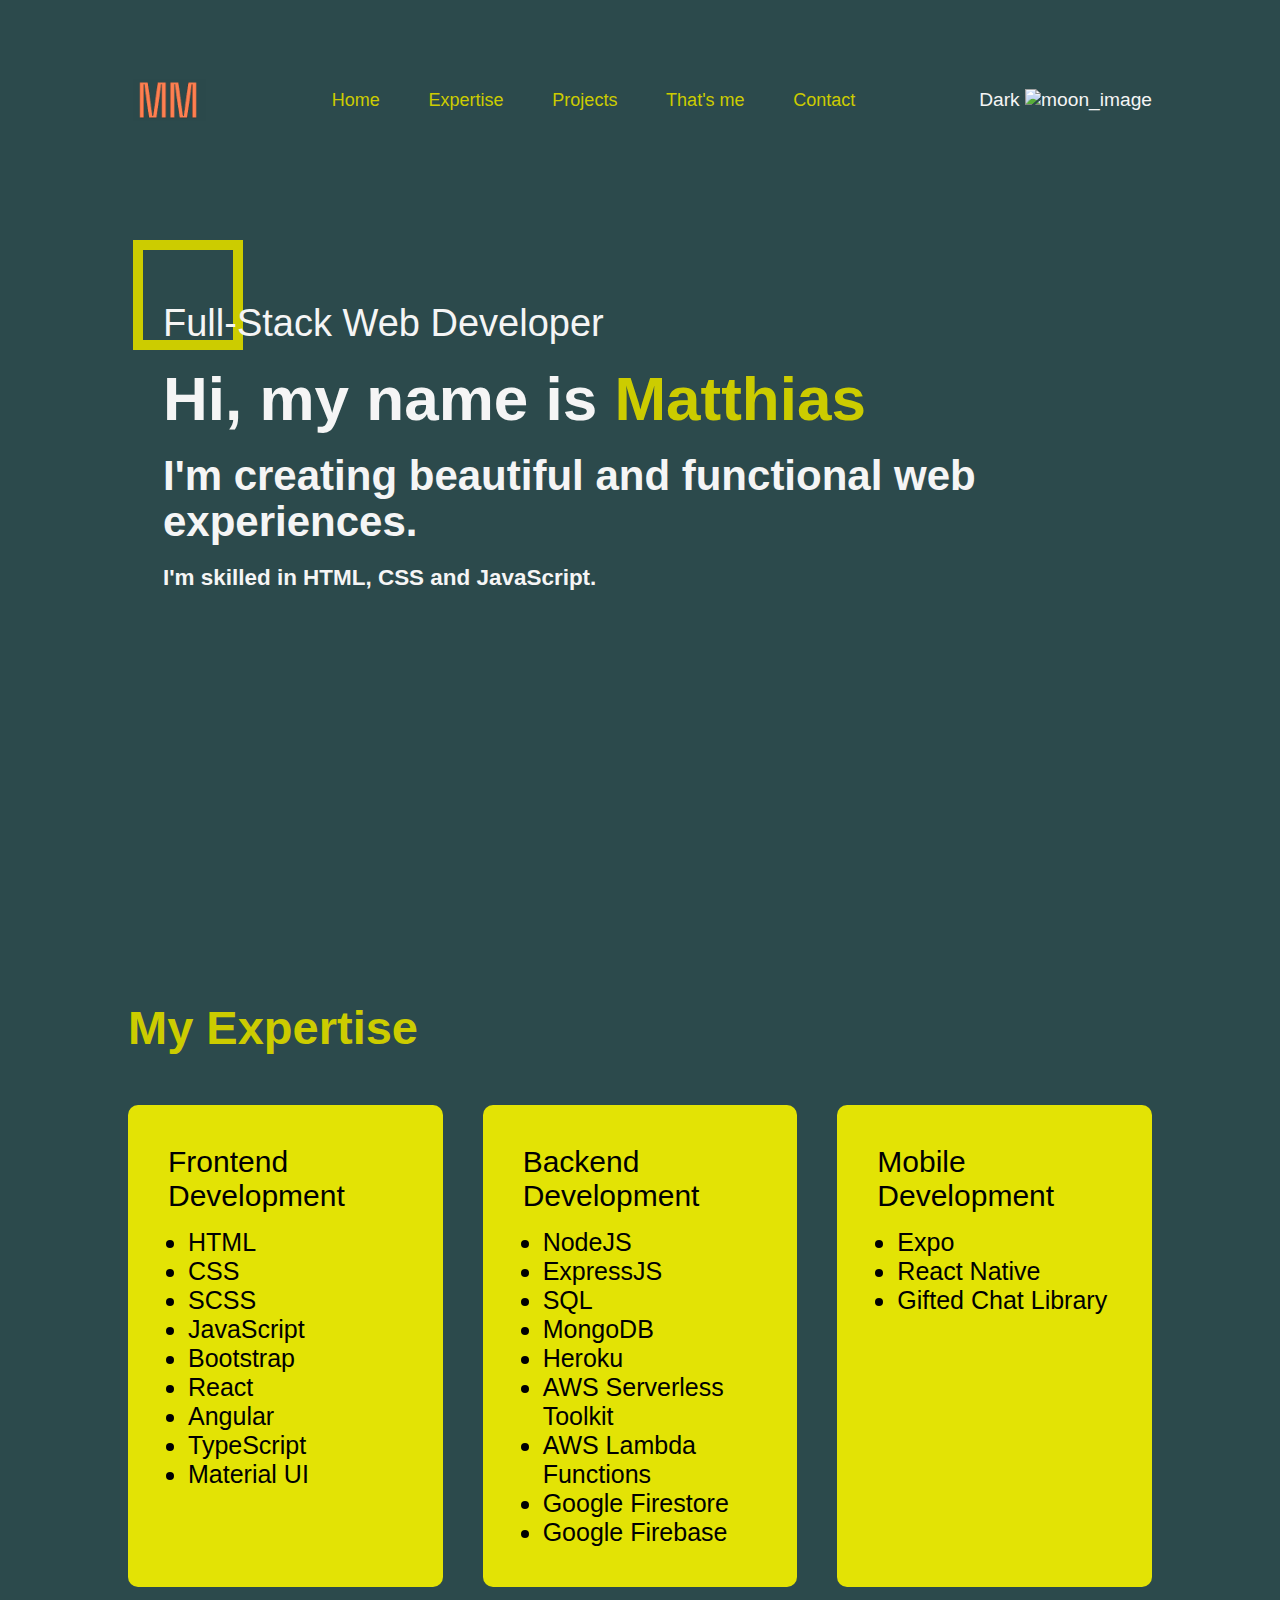
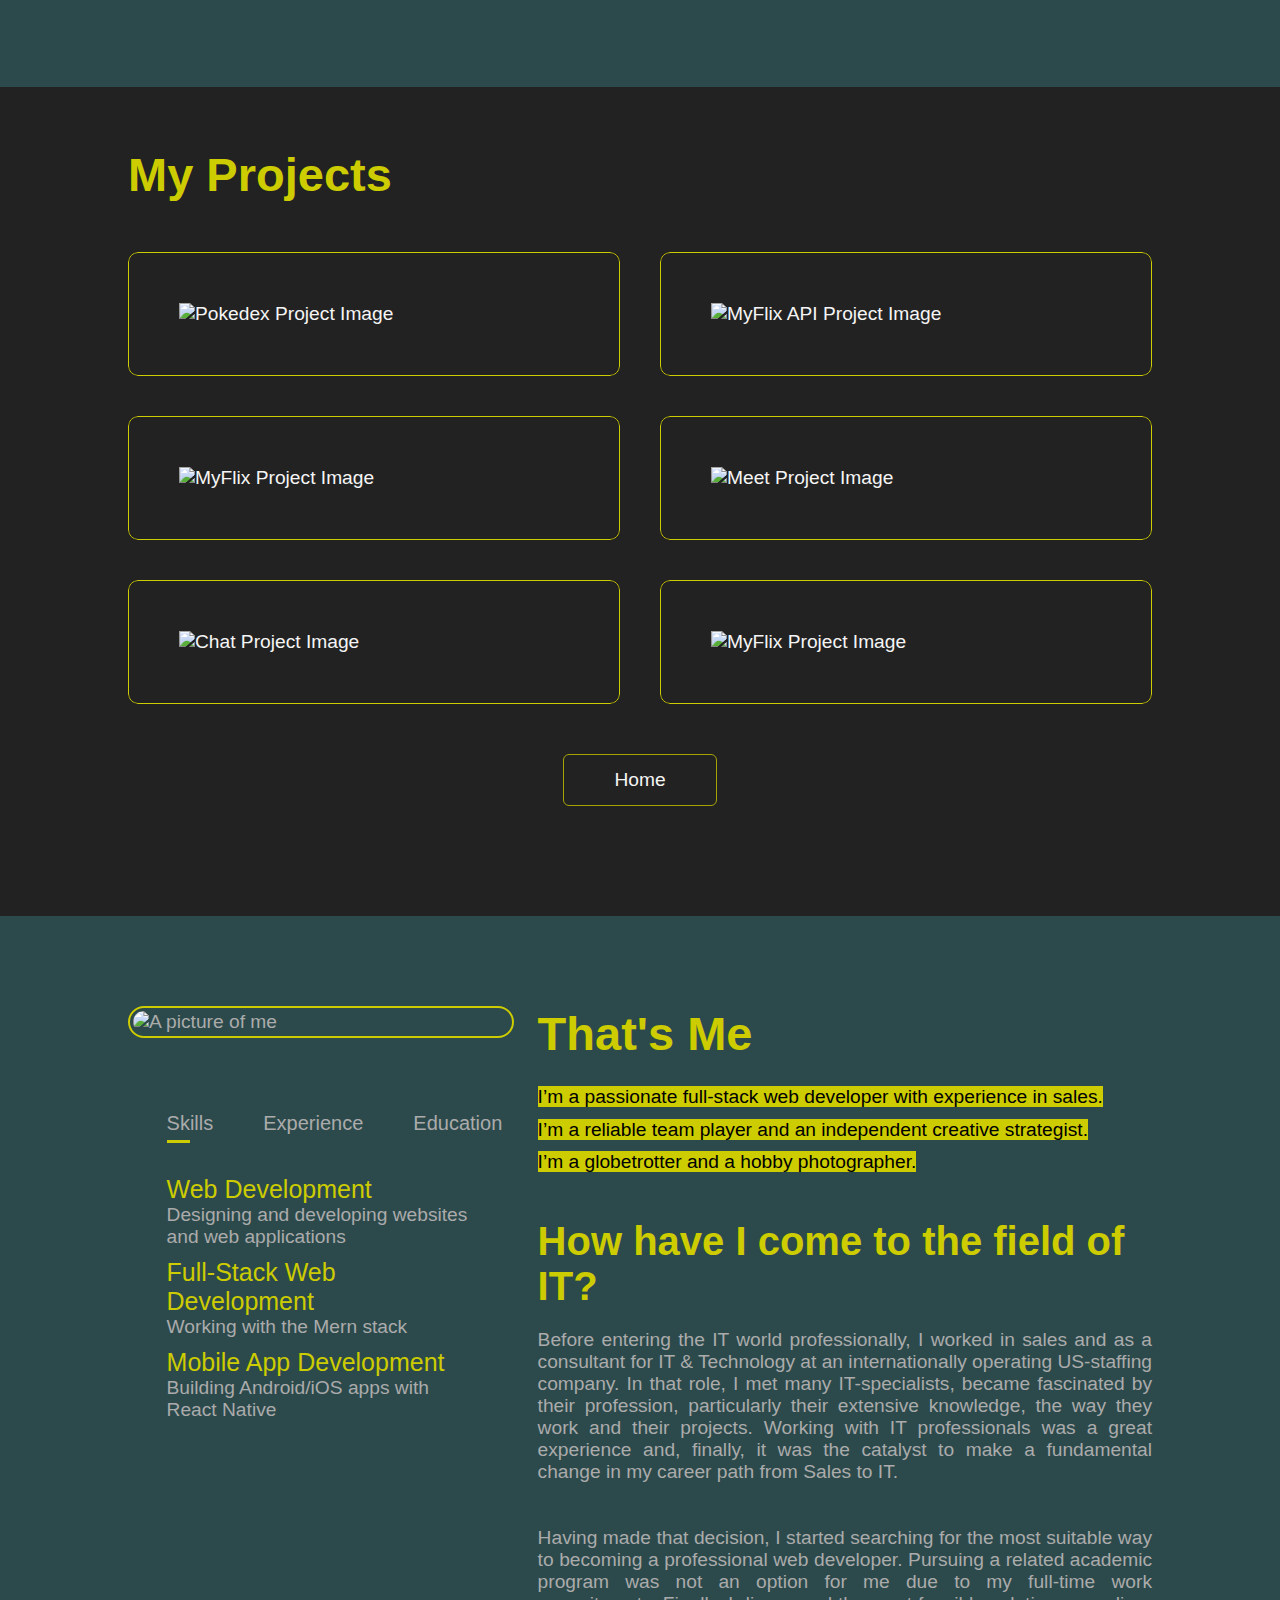
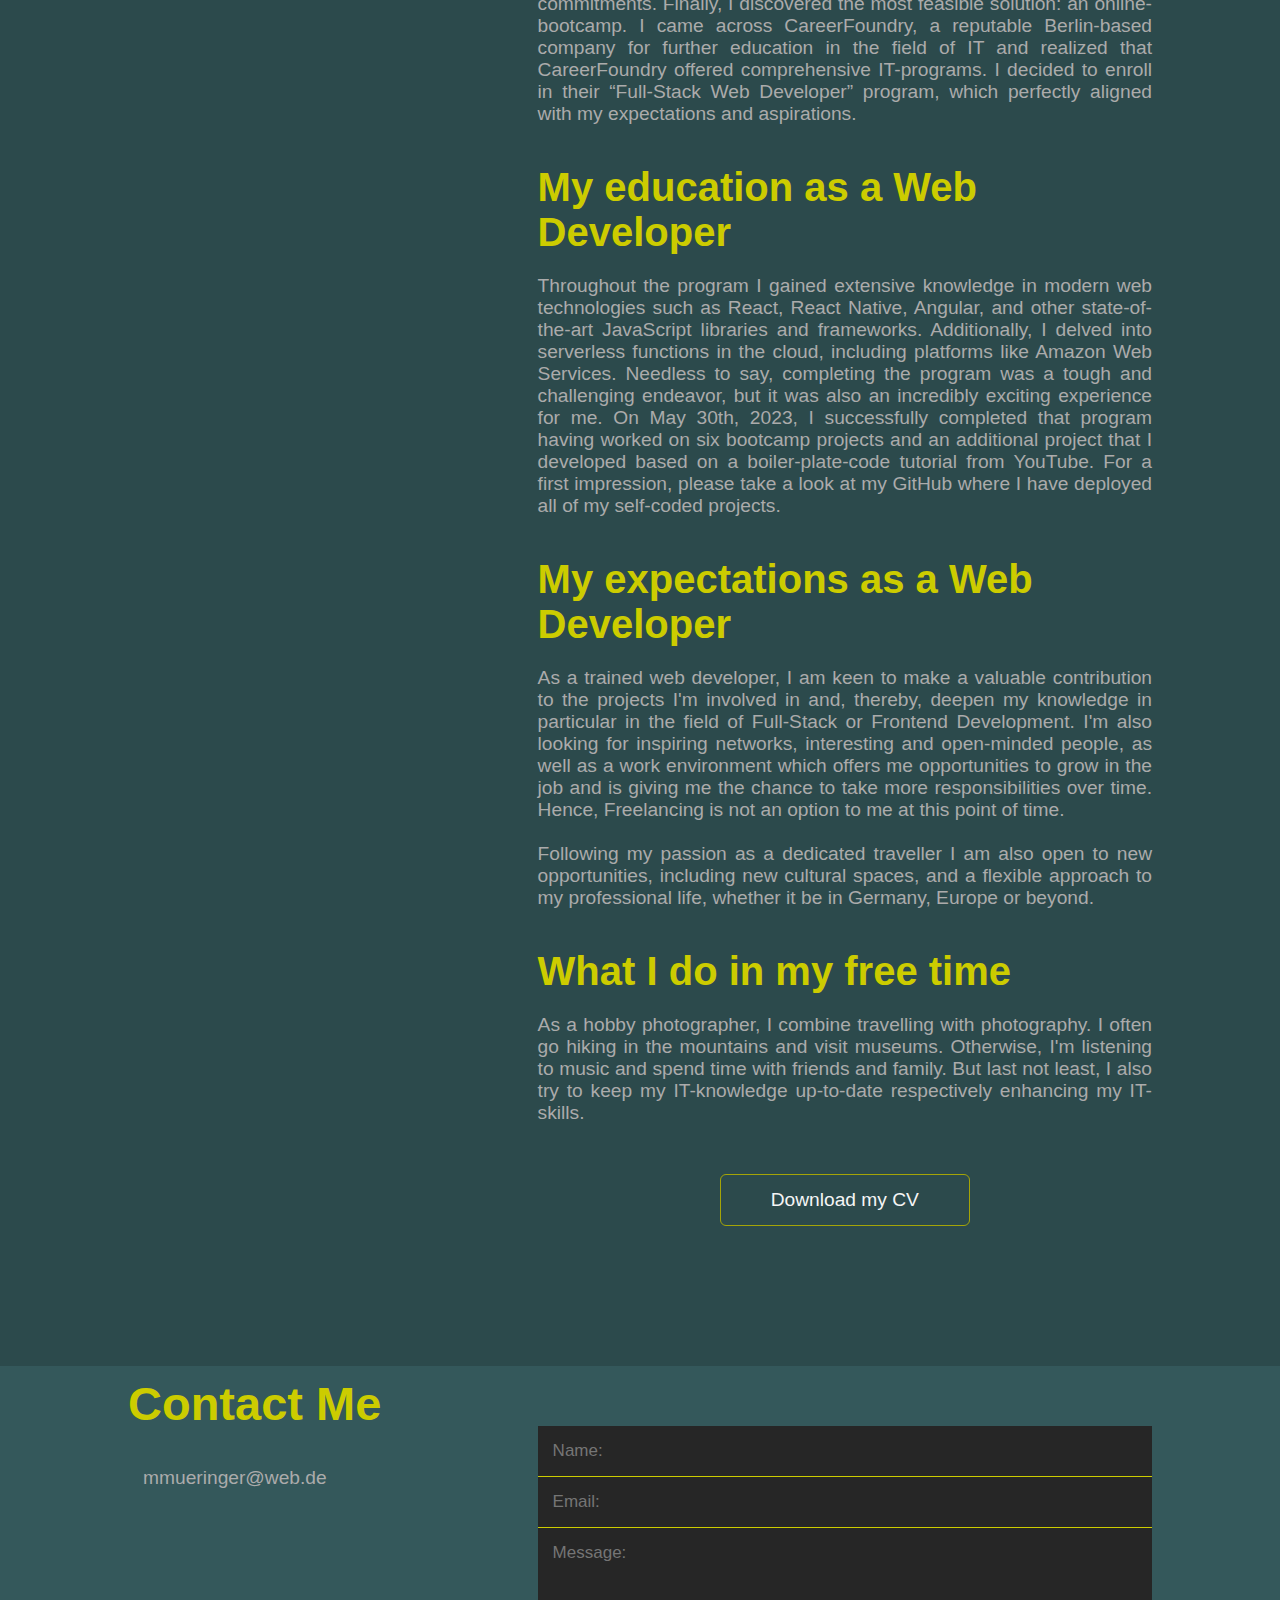
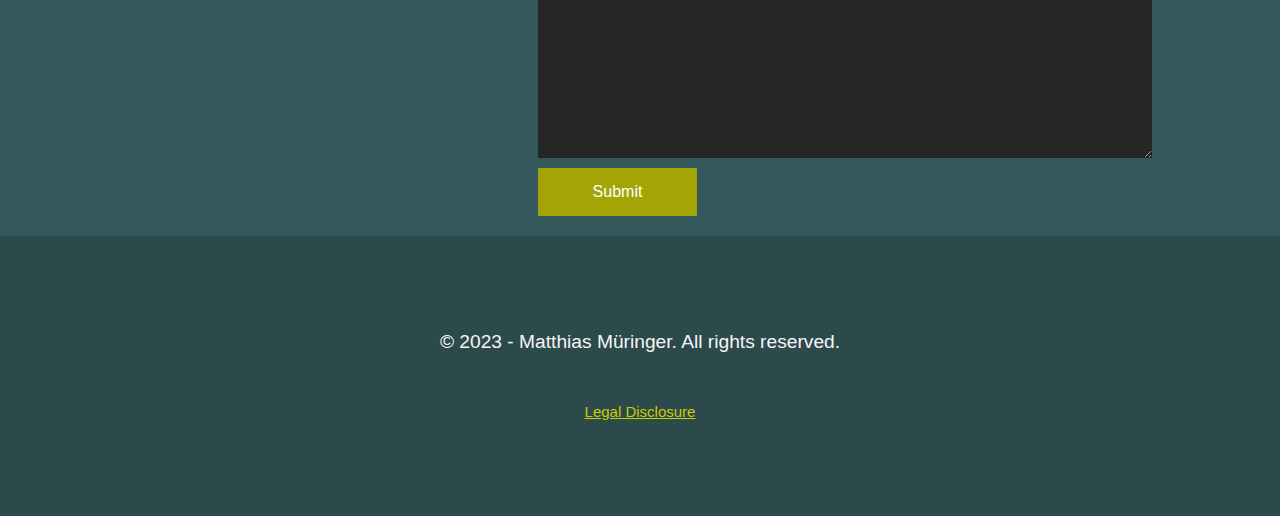
==== commit 4b8facfb: "second try to add google meta tag" ====
--- a/index.html
+++ b/index.html
@@ -4,7 +4,8 @@
     <meta charset="UTF-8" />
     <meta http-equiv="X-UA-Compatible" content="IE=edge" />
     <meta name="viewport" content="width=device-width, initial-scale=1.0">
-    <meta name="description" content="Hi, my name is Matthias. I'm a Full-Stack Web Developer from Wiesbaden, Germany. I'm creating beautiful and functional web experiences, and I have experience with HTML, CSS, JavaScript, Node.js, Express, React, Angular, as well with databases like MongoDB or PostgreSQL" />
+    <meta name="google-site-verification" content="YHECs4aGzWH5jZbcmsyRyC4rBLkSp_FooyUNnR3__Zw" />
+    <meta name="description" content="Hi, my name is Matthias. I'm a Full-Stack Web Developer from Wiesbaden, Germany. I am creating beautiful and functional web experiences with HTML5, CSS, JavaScript, Node.js, Express, React, Angular, as well with databases like MongoDB and PostgreSQL" />
     <meta name="keywords" content="HTML, CSS, JavaScript, Bootstrap, React, Node.js, Web Development, Frontend Development, Backend Development, Full-Stack Development, Dev Ops, Web Engineer, Mobile Developer, JavaScript Developer, Developer, Programmer, Software Engineer, Software Developer" />
     <meta name="author" content="Matthias Müringer"/>
     <link rel="apple-touch-icon" sizes="180x180" href="/apple-touch-icon.png">
@@ -45,6 +46,10 @@
               <li><a href="#contact">Contact</a></li>
               <i class="fa-solid fa-xmark close-button"></i>
             </ul>
+            <div class="toggle-btn" id="dark-btn">
+              <span id="btnText">Dark</span>
+              <img src="images/moon_icon.svg" alt="moon_image" id="btnIcon">
+            </div>
             <i class="fa-solid fa-bars open-button"></i>
           </nav>
           <div class="header-text">
@@ -432,7 +437,7 @@
               target="_blank"
               download
               class="button button-2"
-              >Download CV</a>
+              >Download my CV</a>
             </div>
           </div>
         </div>
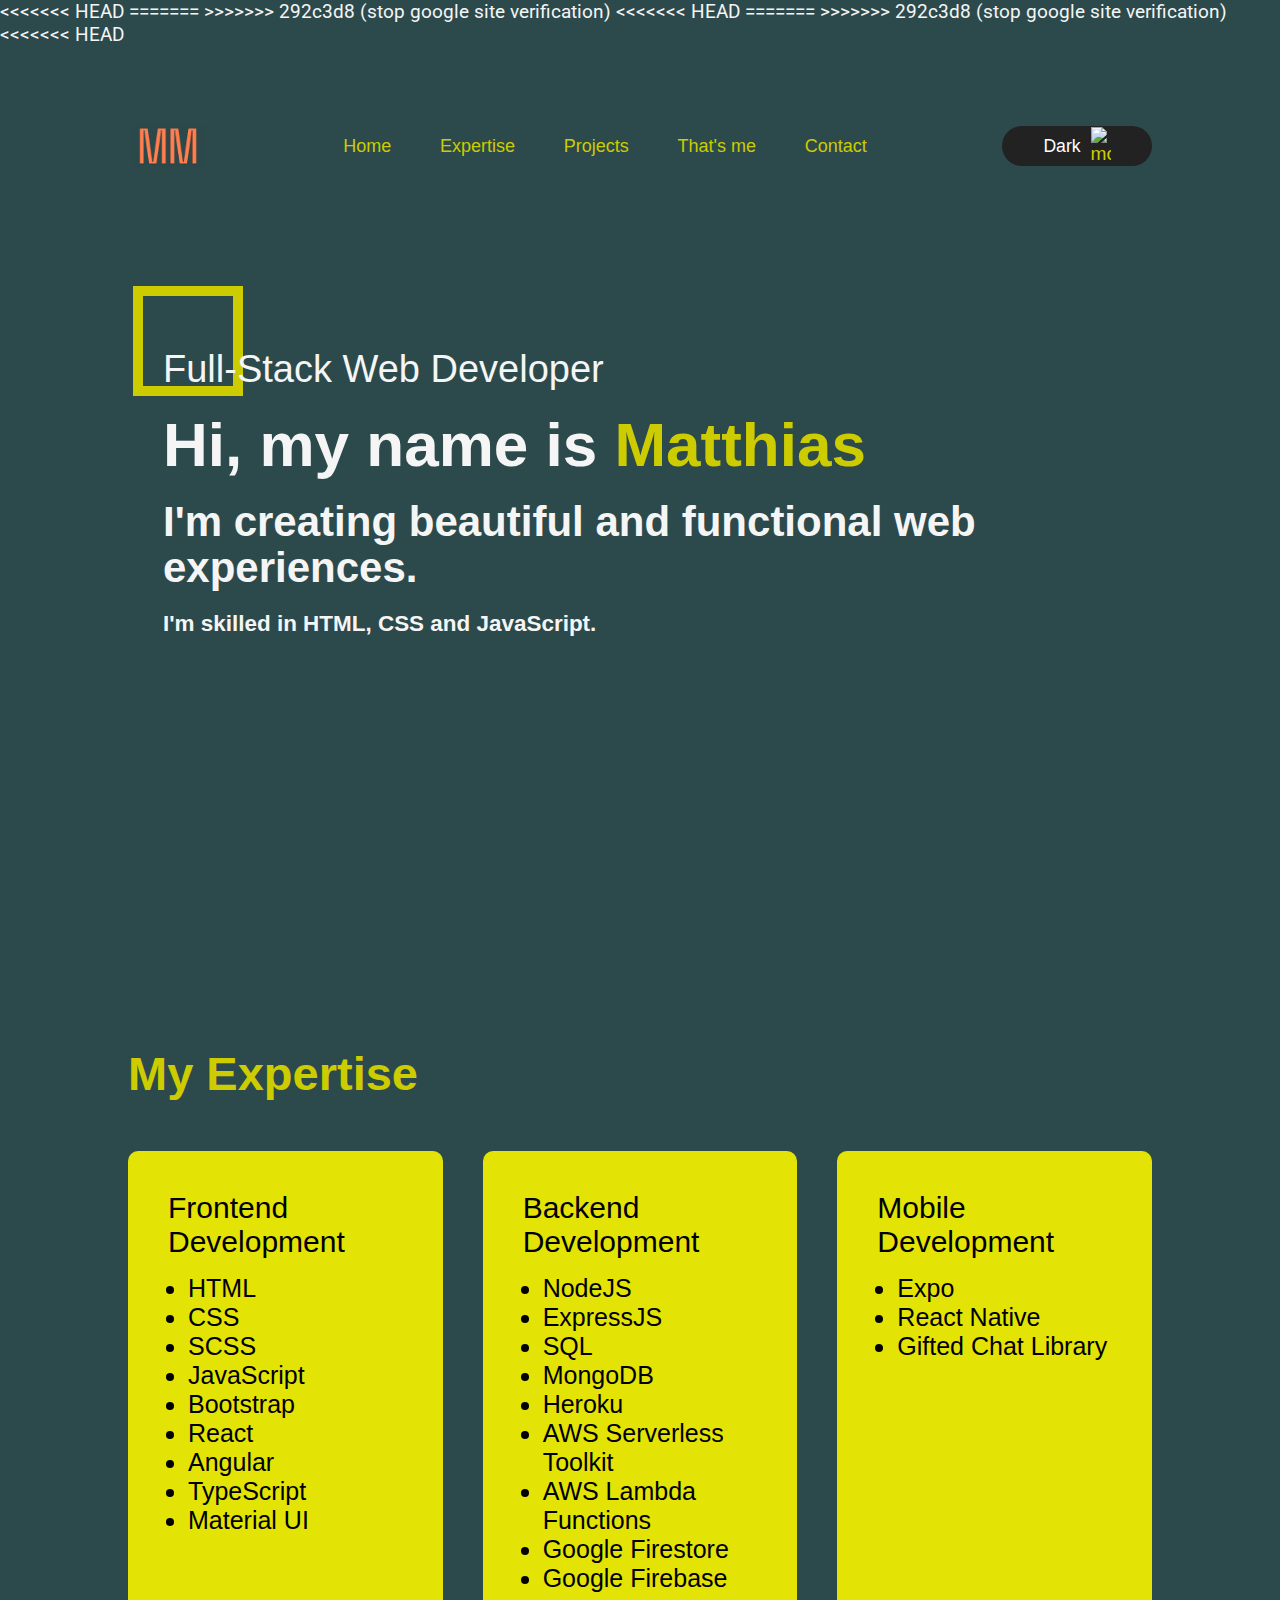
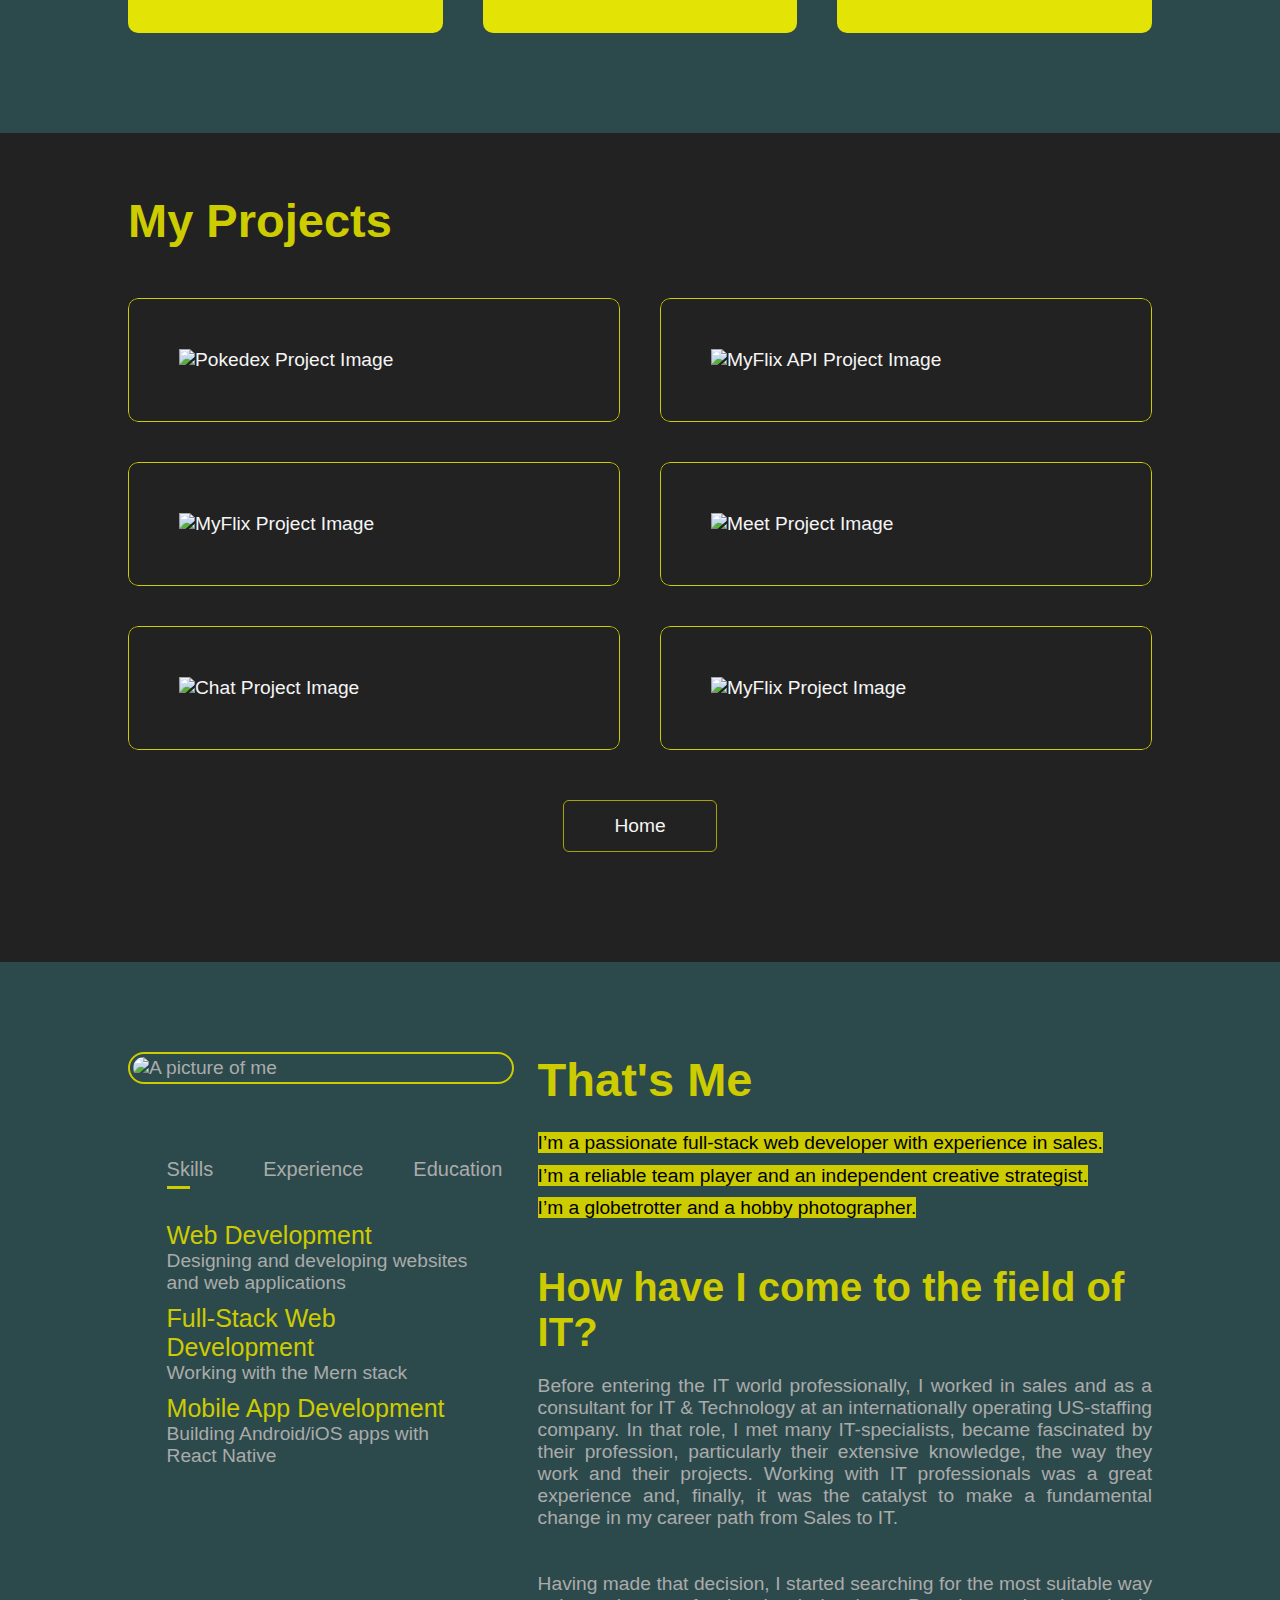
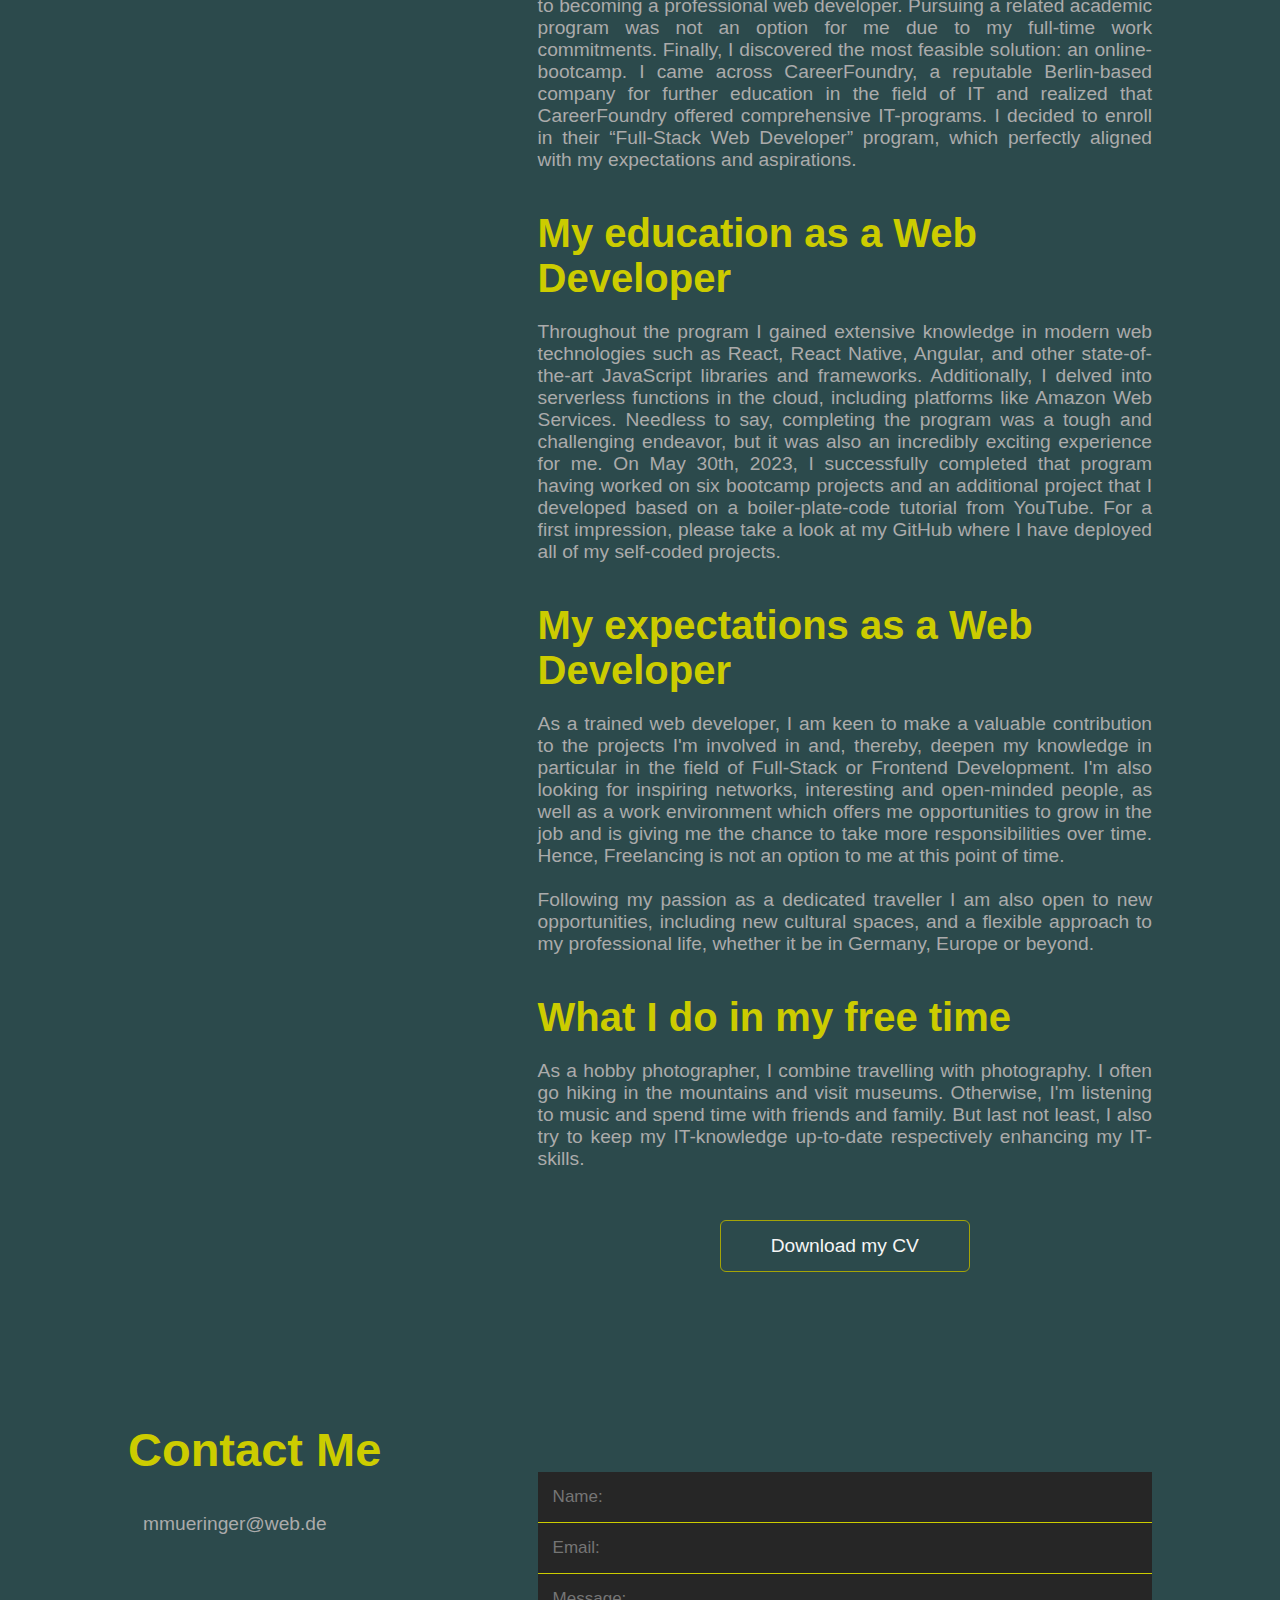
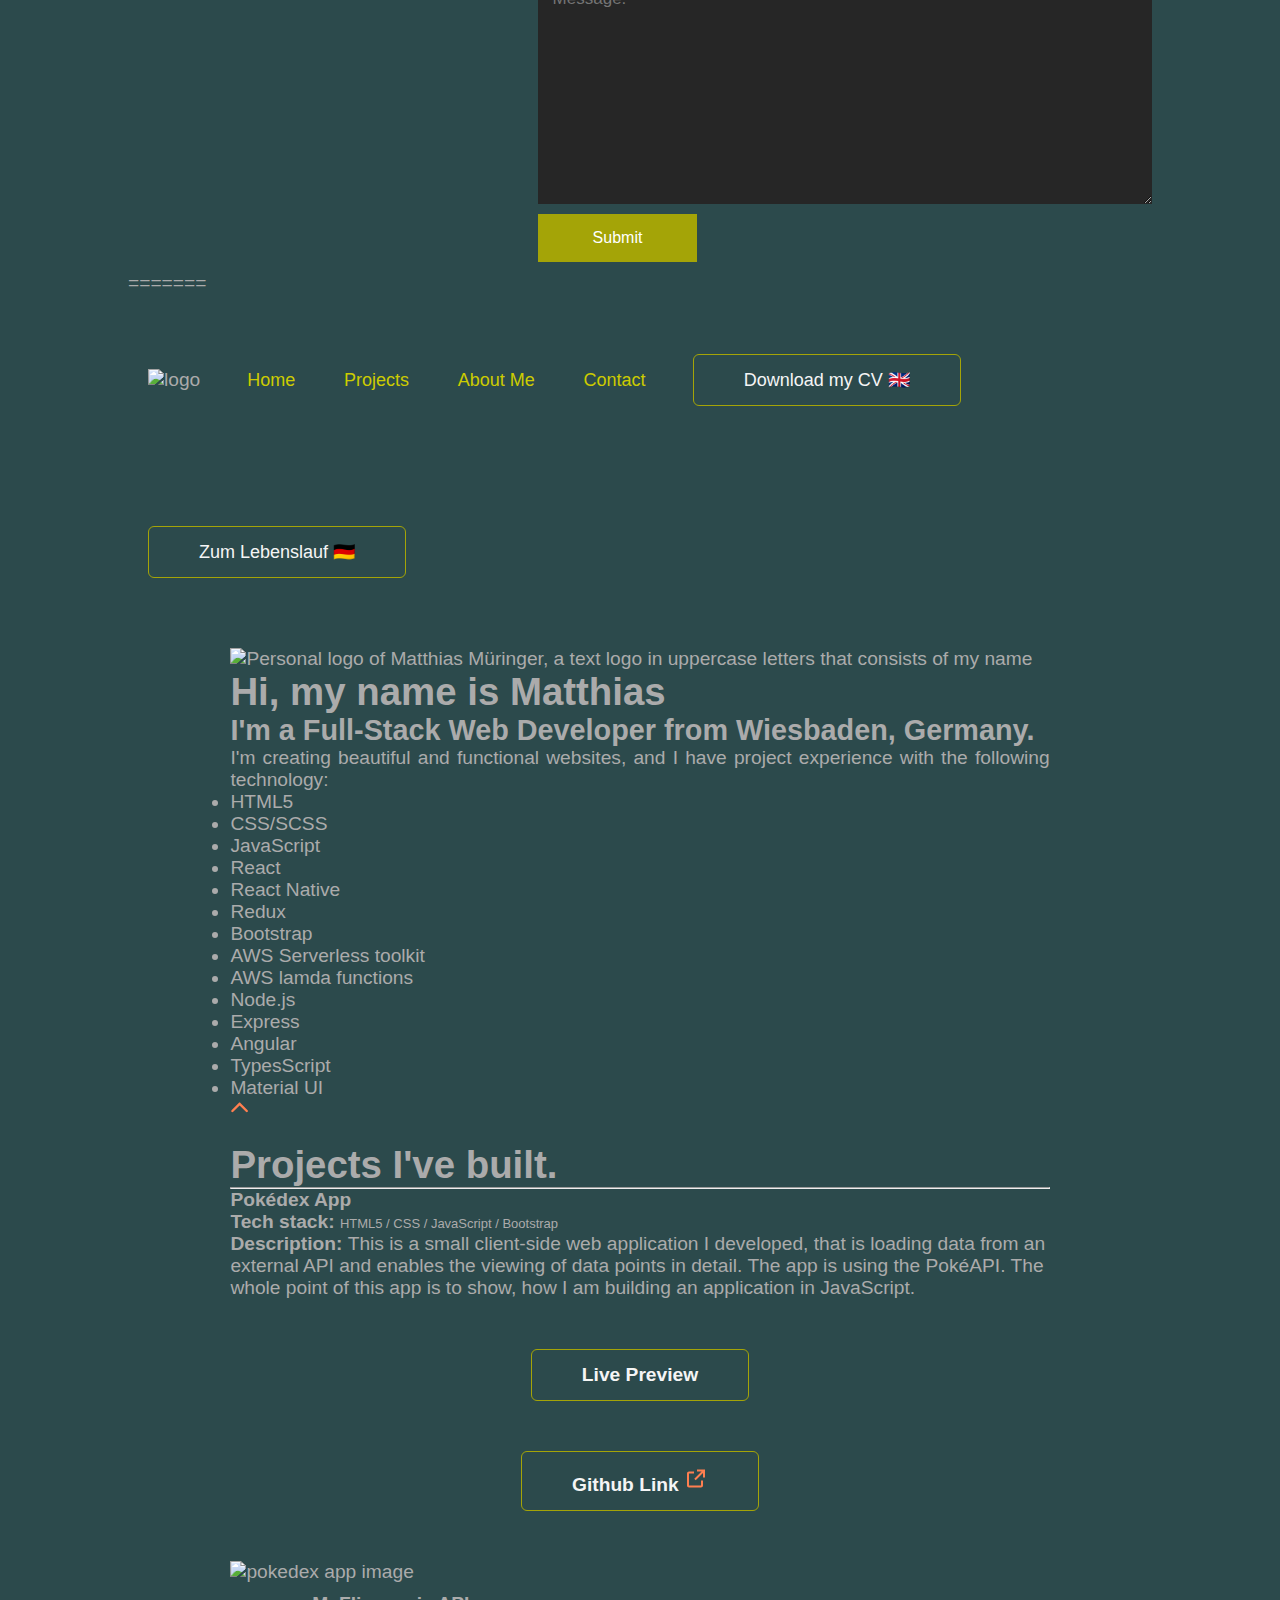
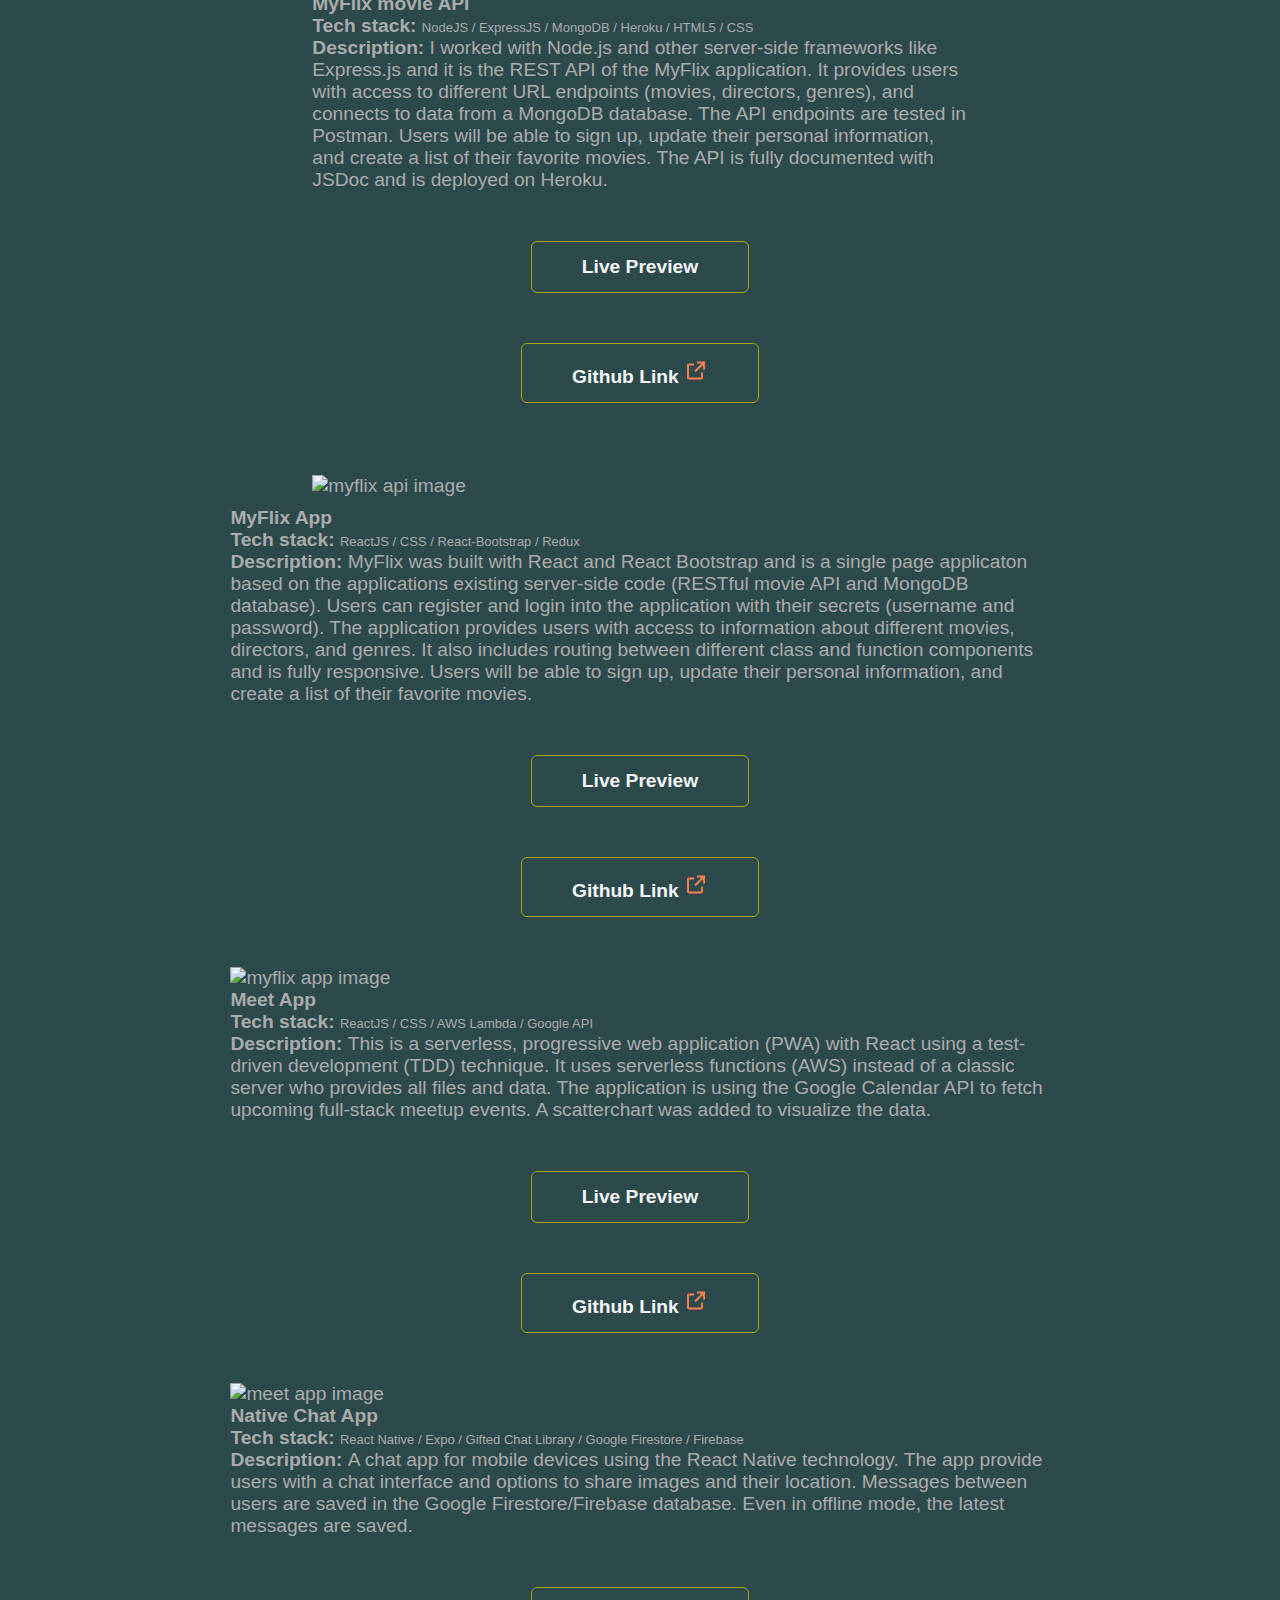
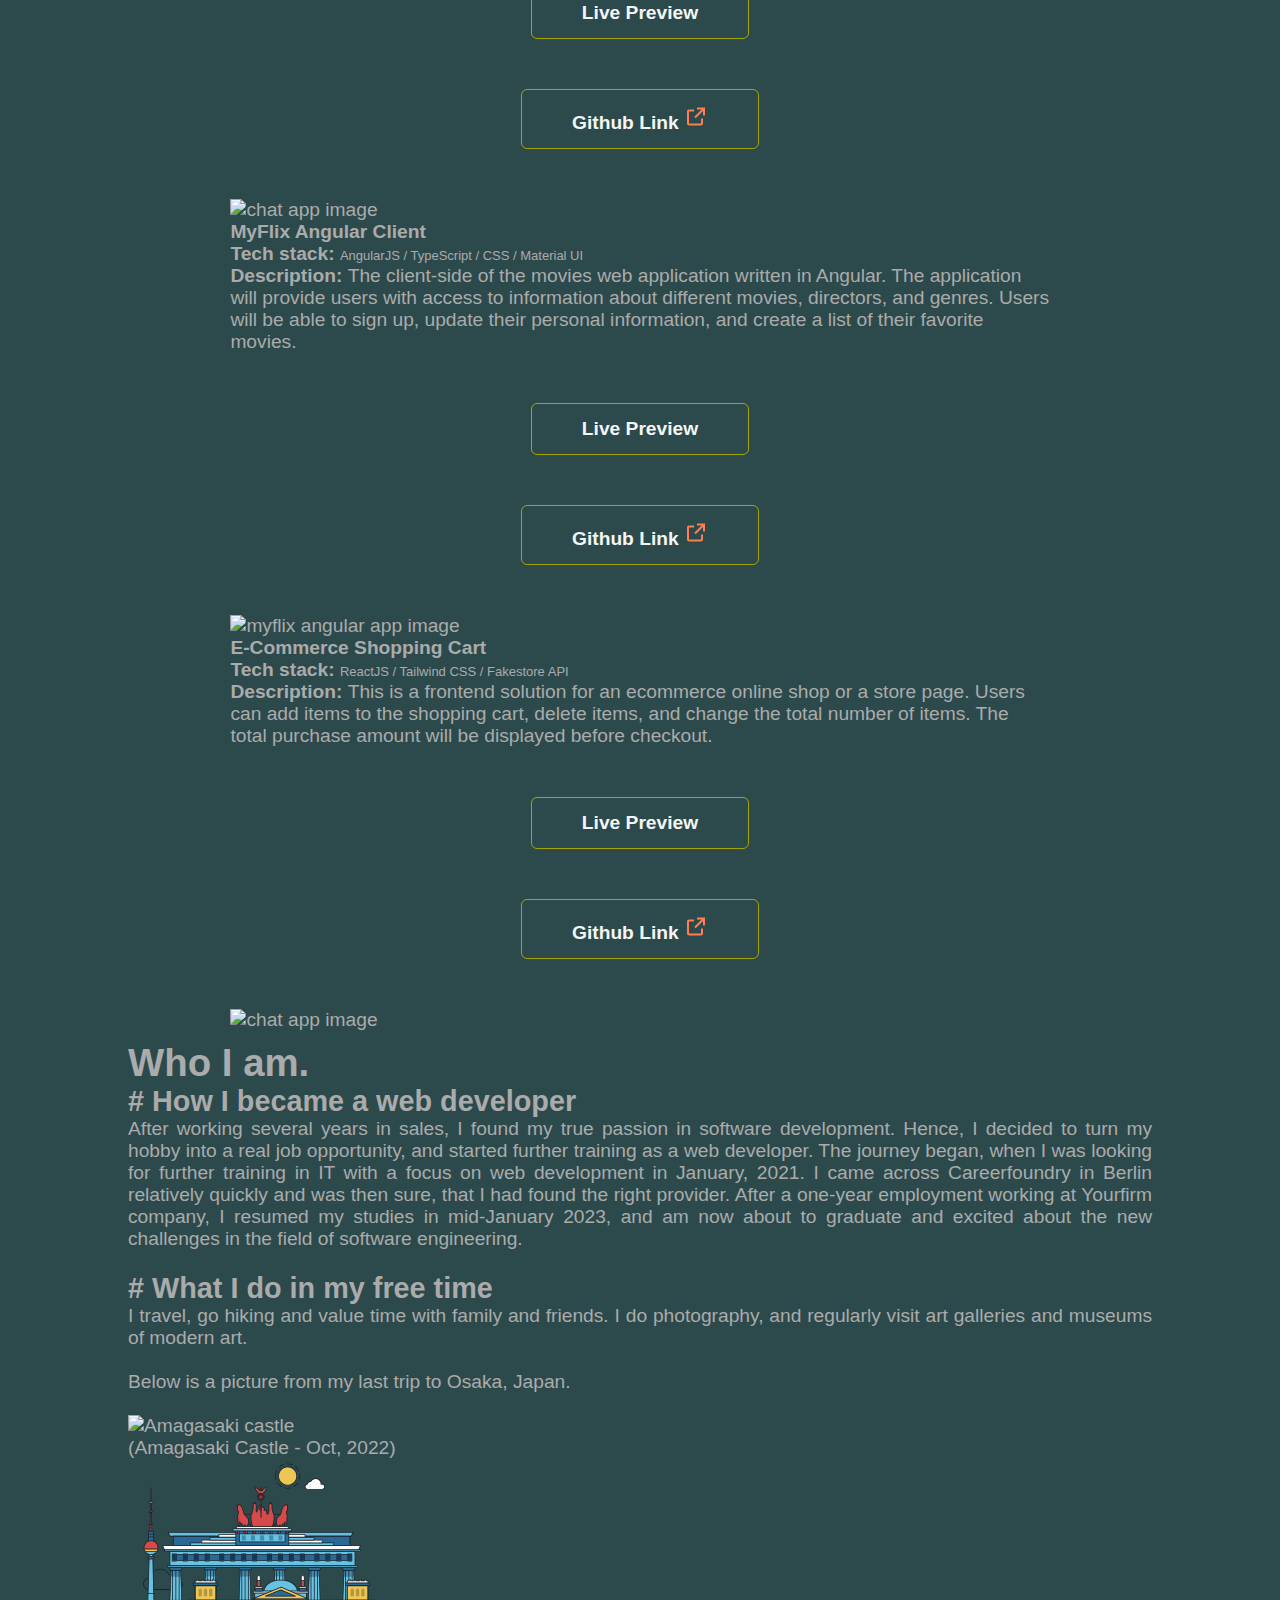
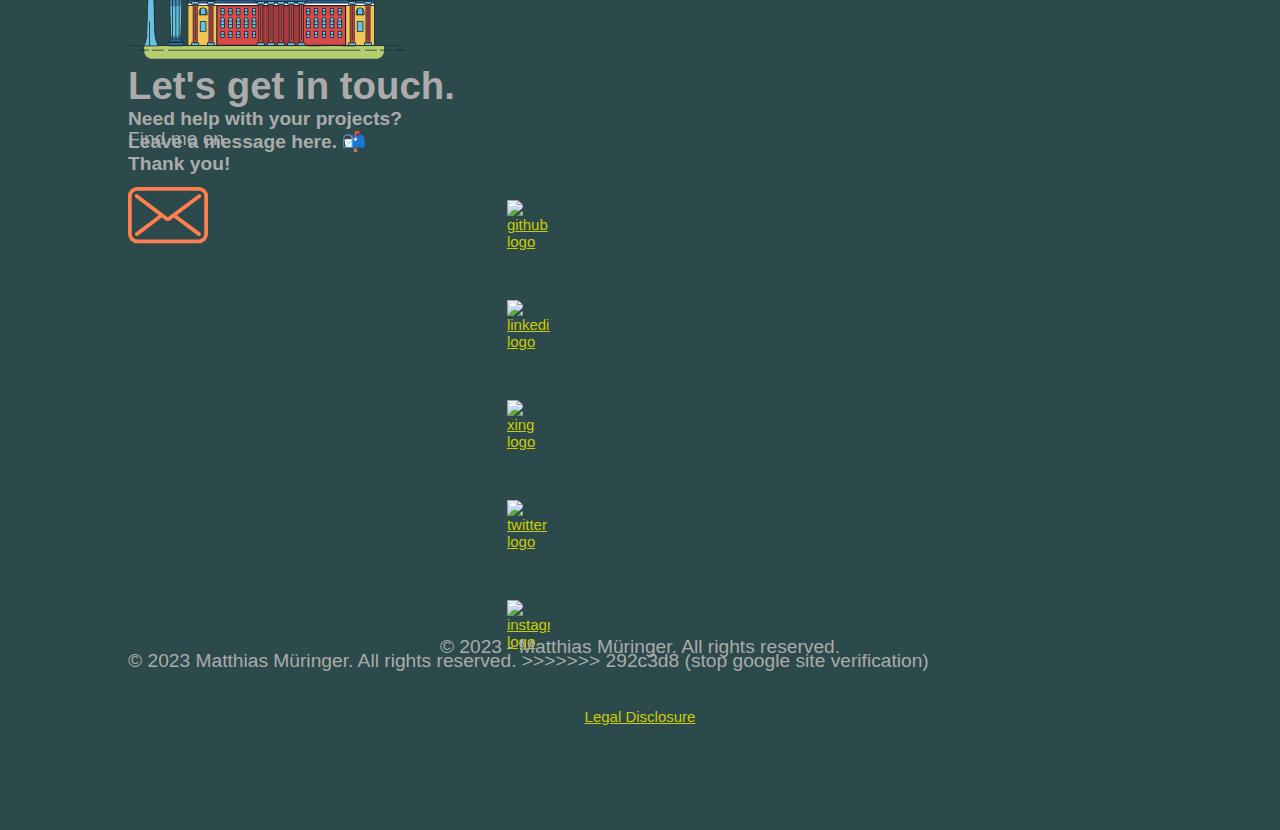
==== commit c046c7a0: "Revert "Update index.html"" ====
--- a/index.html
+++ b/index.html
@@ -3,6 +3,7 @@
   <head>
     <meta charset="UTF-8" />
     <meta http-equiv="X-UA-Compatible" content="IE=edge" />
+<<<<<<< HEAD
     <meta name="viewport" content="width=device-width, initial-scale=1.0">
     <meta name="google-site-verification" content="YHECs4aGzWH5jZbcmsyRyC4rBLkSp_FooyUNnR3__Zw" />
     <meta name="description" content="Hi, my name is Matthias. I'm a Full-Stack Web Developer from Wiesbaden, Germany. I am creating beautiful and functional web experiences with HTML5, CSS, JavaScript, Node.js, Express, React, Angular, as well with databases like MongoDB and PostgreSQL" />
@@ -12,6 +13,21 @@
     <link rel="icon" type="image/png" sizes="32x32" href="/favicon-32x32.png">
     <link rel="icon" type="image/png" sizes="16x16" href="/favicon-16x16.png">
     <link rel="icon" href="images/favicon.ico" fill="red" type="image/x-icon" />
+=======
+    <meta name="viewport" content="width=device-width, initial-scale=1.0" />
+    <meta name="author" content="Matthias Müringer" />
+    <meta
+      name="description"
+      content="Hi, my name is Matthias. I'm a full-stack web developer from Wiesbaden, Germany. I'm building professional websites and web applications with HTML, CSS, and JavaScript."
+    />
+    <meta
+      name="keywords"
+      content="html, css, javascript, webdesign, web development"
+    />
+    <link rel="apple-touch-icon" sizes="180x180" href="/apple-touch-icon.png" />
+    <link rel="icon" type="image/png" sizes="32x32" href="/favicon-32x32.png" />
+    <link rel="icon" href="img/favicon.ico" fill="red" type="image/x-icon" />
+>>>>>>> 292c3d8 (stop google site verification)
     <!-- ------------- Font Awesome CDN Link ------------- -->
     <link
       rel="stylesheet"
@@ -20,6 +36,7 @@
       crossorigin="anonymous"
       referrerpolicy="no-referrer"
     />
+<<<<<<< HEAD
     <link rel="preconnect" href="https://fonts.googleapis.com">
     <link rel="preconnect" href="https://fonts.gstatic.com" crossorigin>
     <link href="https://fonts.googleapis.com/css2?family=Roboto:wght@300;500;700;900&display=swap" rel="stylesheet">
@@ -30,8 +47,30 @@
     <title>
       Matthias Müringer - Web Developer | Germany
     </title>
+=======
+    <link rel="stylesheet" type="text/css" href="css/styles.css" />
+    <!-- ------------- jQuery CDN Link ------------- -->
+    <script
+      src="https://cdnjs.cloudflare.com/ajax/libs/jquery/3.7.0/jquery.min.js"
+      integrity="sha512-3gJwYpMe3QewGELv8k/BX9vcqhryRdzRMxVfq6ngyWXwo03GFEzjsUm8Q7RZcHPHksttq7/GFoxjCVUjkjvPdw=="
+      crossorigin="anonymous"
+      referrerpolicy="no-referrer"
+    ></script>
+    <link rel="preconnect" href="https://fonts.gstatic.com" />
+    <!-- ------------- Google Font Link ------------- -->
+    <link
+      href="https://fonts.googleapis.com/css2?family=Roboto+Mono:ital,wght@0,400;1,200;1,400&display=swap"
+      rel="stylesheet"
+    />
+    <link
+      href="https://fonts.googleapis.com/css2?family=VT323&display=swap"
+      rel="stylesheet"
+    />
+    <title>Matthias Müringer - Portfolio</title>
+>>>>>>> 292c3d8 (stop google site verification)
   </head>
   <body>
+<<<<<<< HEAD
     <!-- ------------- Header ------------- -->
     <header>
       <div id="header">
@@ -478,6 +517,2670 @@
             </form>
             <span id="message"></span>
           </div>
+=======
+    <header>
+      <div class="sidemenu">
+        <div class="line-top"></div>
+        <div class="line-center"></div>
+        <div class="line-bottom"></div>
+      </div>
+        <nav class="main-nav">
+          <ul role="menubar" class="main-menu">
+            <li>
+              <img
+                src="img/home-logo.png"
+                alt="logo"
+                class="page-header_item"
+              />
+            </li>
+            <li role="presentation">
+              <a
+                href="index.html"
+                role="menuitem"
+                class="navigation-list_item navigation-list_item--active"
+                >Home</a
+              >
+            </li>
+            <li role="presentation">
+              <a
+                href="#projects.html"
+                role="menuitem"
+                class="navigation-list_item"
+                >Projects</a
+              >
+            </li>
+            <li role="presentation">
+              <a href="#about.html" role="menuitem" class="navigation-list_item"
+                >About Me</a
+              >
+            </li>
+            <li role="presentation">
+              <a
+                href="#contact.html"
+                role="menuitem"
+                class="navigation-list_item"
+                >Contact</a
+              >
+            </li>
+            <li>
+              <a
+                class="button button__primary"
+                href="files/matthias-mueringer-cv.pdf"
+                target="_blank"
+                >Download my CV 🇬🇧</a
+              >
+            </li>
+            <li>
+              <a
+                class="button button__primary"
+                href="files/matthias-mueringer-cv-deutsch.pdf"
+                target="_blank"
+                >Zum Lebenslauf 🇩🇪</a
+              >
+            </li>
+          </ul>
+        </nav>
+        <div class="profile">
+          <div class="container">
+            <div class="profile-text">
+              <img
+                src="img/matthias-mueringer-profile-1.jpeg"
+                class="profile_portrait"
+                alt="Personal logo of Matthias Müringer,
+            a text logo in uppercase letters that consists of my name"
+              />
+              <h1>Hi, my name is Matthias</h1>
+              <h2>I'm a Full-Stack Web Developer from Wiesbaden, Germany.</h2>
+              <p>
+                I'm creating beautiful and functional websites, and I have
+                project experience with the following technology:
+              </p>
+              <div class="skills">
+                <ul>
+                  <li>HTML5</li>
+                  <li>CSS/SCSS</li>
+                  <li>JavaScript</li>
+                  <li>React</li>
+                  <li>React Native</li>
+                  <li>Redux</li>
+                  <li>Bootstrap</li>
+                </ul>
+                <ul>
+                  <li>AWS Serverless toolkit</li>
+                  <li>AWS lamda functions</li>
+                  <li>Node.js</li>
+                  <li>Express</li>
+                  <li>Angular</li>
+                  <li>TypesScript</li>
+                  <li>Material UI</li>
+                </ul>
+              </div>
+            </div>
+            <a href="#" class="to-top">
+              <svg
+                xmlns="http://www.w3.org/2000/svg"
+                height="1em"
+                fill="coral"
+                viewBox="0 0 512 512"
+              >
+                <path
+                  d="M233.4 105.4c12.5-12.5 32.8-12.5 45.3 0l192 192c12.5 12.5 12.5 32.8 0 45.3s-32.8 12.5-45.3 0L256 173.3 86.6 342.6c-12.5 12.5-32.8 12.5-45.3 0s-12.5-32.8 0-45.3l192-192z"
+                />
+              </svg>
+            </a>
+          </div>
+        </div>
+    </header>
+    <main>
+      <!-- ------------- Projects ------------- -->
+      <section id="projects.html">
+        <div class="container">
+          <div class="project__card">
+            <div class="project-card__text">
+              <h1>Projects I've built.</h1>
+              <hr />
+              <h4>Pokédex App</h4>
+              <span style="color: var(--theme-color); font-weight: bold"
+                >Tech stack:
+              </span>
+              <span style="font-size: 13px"
+                >HTML5 / CSS / JavaScript / Bootstrap</span
+              ><br />
+              <span style="color: var(--theme-color); font-weight: bold"
+                >Description:
+              </span>
+              This is a small client-side web application I developed, that is
+              loading data from an external API and enables the viewing of data
+              points in detail. The app is using the PokéAPI. The whole point of
+              this app is to show, how I am building an application in
+              JavaScript.
+              <div class="project-card__links">
+                <a
+                  class="button project__button"
+                  target="_blank"
+                  href="https://koola123.github.io/pokedex/"
+                  ><strong>Live Preview</strong></a
+                >
+                <a
+                  class="button project__button"
+                  target="_blank"
+                  href="https://github.com/koola123/pokedex"
+                  ><strong>Github Link</strong>
+                  <svg
+                    height="25"
+                    viewBox="0 0 24 24"
+                    width="24"
+                    fill="coral"
+                    xmlns="http://www.w3.org/2000/svg"
+                  >
+                    <path
+                      d="M19,14 L19,19 C19,20.1045695 18.1045695,21 17,21 L5,21 C3.8954305,21 3,20.1045695 3,19 L3,7 C3,5.8954305 3.8954305,5 5,5 L10,5 L10,7 L5,7 L5,19 L17,19 L17,14 L19,14 Z M18.9971001,6.41421356 L11.7042068,13.7071068 L10.2899933,12.2928932 L17.5828865,5 L12.9971001,5 L12.9971001,3 L20.9971001,3 L20.9971001,11 L18.9971001,11 L18.9971001,6.41421356 Z"
+                      fill-rule="evenodd"
+                    />
+                  </svg>
+                </a>
+              </div>
+            </div>
+            <div class="project-card__assets">
+              <img
+                src="./img/screenshot-pokedex-app.png"
+                alt="pokedex app image"
+              />
+            </div>
+          </div>
+
+          <div class="project__card">
+            <div class="container">
+              <div class="project-card__text">
+                <h4>MyFlix movie API</h4>
+                <span style="color: var(--theme-color); font-weight: bold"
+                  >Tech stack:
+                </span>
+                <span style="font-size: 13px"
+                  >NodeJS / ExpressJS / MongoDB / Heroku / HTML5 / CSS</span
+                ><br />
+                <span style="color: var(--theme-color); font-weight: bold"
+                  >Description:
+                </span>
+                I worked with Node.js and other server-side frameworks like
+                Express.js and it is the REST API of the MyFlix application. It
+                provides users with access to different URL endpoints (movies,
+                directors, genres), and connects to data from a MongoDB
+                database. The API endpoints are tested in Postman. Users will be
+                able to sign up, update their personal information, and create a
+                list of their favorite movies. The API is fully documented with
+                JSDoc and is deployed on Heroku.
+                <div class="project-card__links">
+                  <a
+                    class="button project__button"
+                    target="_blank"
+                    href="https://my-blockbusters.herokuapp.com/documentation"
+                    ><strong>Live Preview</strong></a
+                  >
+                  <a
+                    class="button project__button"
+                    target="_blank"
+                    href="https://github.com/koola123/myFlix-API"
+                    ><strong>Github Link</strong>
+                    <svg
+                      height="25"
+                      viewBox="0 0 24 24"
+                      width="24"
+                      fill="coral"
+                      xmlns="http://www.w3.org/2000/svg"
+                    >
+                      <path
+                        d="M19,14 L19,19 C19,20.1045695 18.1045695,21 17,21 L5,21 C3.8954305,21 3,20.1045695 3,19 L3,7 C3,5.8954305 3.8954305,5 5,5 L10,5 L10,7 L5,7 L5,19 L17,19 L17,14 L19,14 Z M18.9971001,6.41421356 L11.7042068,13.7071068 L10.2899933,12.2928932 L17.5828865,5 L12.9971001,5 L12.9971001,3 L20.9971001,3 L20.9971001,11 L18.9971001,11 L18.9971001,6.41421356 Z"
+                        fill-rule="evenodd"
+                      />
+                    </svg>
+                  </a>
+                </div>
+              </div><br/>
+              <div class="project-card__assets">
+                <img
+                  src="./img/screenshot-myflix-API.png"
+                  alt="myflix api image"
+                />
+              </div>
+            </div>
+
+            <div class="project__card">
+              <div class="project-card__text">
+                <h4>MyFlix App</h4>
+                <span style="color: var(--theme-color); font-weight: bold"
+                  >Tech stack: </span
+                ><span style="font-size: 13px"
+                  >ReactJS / CSS / React-Bootstrap / Redux</span
+                ><br />
+                <span style="color: var(--theme-color); font-weight: bold"
+                  >Description:
+                </span>
+                MyFlix was built with React and React Bootstrap and is a single
+                page applicaton based on the applications existing server-side
+                code (RESTful movie API and MongoDB database). Users can
+                register and login into the application with their secrets
+                (username and password). The application provides users with
+                access to information about different movies, directors, and
+                genres. It also includes routing between different class and
+                function components and is fully responsive. Users will be able
+                to sign up, update their personal information, and create a list
+                of their favorite movies.
+                <div class="project-card__links">
+                  <a
+                    class="button project__button"
+                    target="_blank"
+                    href="https://myflix-movies-client.netlify.app/"
+                    ><strong>Live Preview</strong></a
+                  >
+                  <a
+                    class="button project__button"
+                    target="_blank"
+                    href="https://github.com/koola123/myFlix"
+                    ><strong>Github Link</strong>
+                    <svg
+                      height="25"
+                      viewBox="0 0 24 24"
+                      width="24"
+                      fill="coral"
+                      xmlns="http://www.w3.org/2000/svg"
+                    >
+                      <path
+                        d="M19,14 L19,19 C19,20.1045695 18.1045695,21 17,21 L5,21 C3.8954305,21 3,20.1045695 3,19 L3,7 C3,5.8954305 3.8954305,5 5,5 L10,5 L10,7 L5,7 L5,19 L17,19 L17,14 L19,14 Z M18.9971001,6.41421356 L11.7042068,13.7071068 L10.2899933,12.2928932 L17.5828865,5 L12.9971001,5 L12.9971001,3 L20.9971001,3 L20.9971001,11 L18.9971001,11 L18.9971001,6.41421356 Z"
+                        fill-rule="evenodd"
+                      />
+                    </svg>
+                  </a>
+                </div>
+              </div>
+              <div class="project-card__assets">
+                <img
+                  src="./img/screenshot-myflix-app.png"
+                  alt="myflix app image"
+                />
+              </div>
+            </div>
+
+            <div class="project__card">
+              <div class="project-card__text">
+                <h4>Meet App</h4>
+                <span style="color: var(--theme-color); font-weight: bold"
+                  >Tech stack: </span
+                ><span style="font-size: 13px"
+                  >ReactJS / CSS / AWS Lambda / Google API</span
+                ><br />
+                <span style="color: var(--theme-color); font-weight: bold"
+                  >Description:
+                </span>
+                This is a serverless, progressive web application (PWA) with
+                React using a test-driven development (TDD) technique. It uses
+                serverless functions (AWS) instead of a classic server who
+                provides all files and data. The application is using the Google
+                Calendar API to fetch upcoming full-stack meetup events. A
+                scatterchart was added to visualize the data.
+                <div class="project-card__links">
+                  <a
+                    class="button project__button"
+                    target="_blank"
+                    href="https://koola123.github.io/meet"
+                    ><strong>Live Preview</strong></a
+                  >
+                  <a
+                    class="button project__button"
+                    target="_blank"
+                    href="https://github.com/koola123/meet"
+                    ><strong>Github Link</strong>
+                    <svg
+                      height="25"
+                      viewBox="0 0 24 24"
+                      width="24"
+                      fill="coral"
+                      xmlns="http://www.w3.org/2000/svg"
+                    >
+                      <path
+                        d="M19,14 L19,19 C19,20.1045695 18.1045695,21 17,21 L5,21 C3.8954305,21 3,20.1045695 3,19 L3,7 C3,5.8954305 3.8954305,5 5,5 L10,5 L10,7 L5,7 L5,19 L17,19 L17,14 L19,14 Z M18.9971001,6.41421356 L11.7042068,13.7071068 L10.2899933,12.2928932 L17.5828865,5 L12.9971001,5 L12.9971001,3 L20.9971001,3 L20.9971001,11 L18.9971001,11 L18.9971001,6.41421356 Z"
+                        fill-rule="evenodd"
+                      />
+                    </svg>
+                  </a>
+                </div>
+              </div>
+              <div class="project-card__assets">
+                <img src="./img/screenshot-meet-app.png" alt="meet app image" />
+              </div>
+            </div>
+
+            <div class="project__card">
+              <div class="project-card__text">
+                <h4>Native Chat App</h4>
+                <span style="color: var(--theme-color); font-weight: bold"
+                  >Tech stack: </span
+                ><span style="font-size: 13px"
+                  >React Native / Expo / Gifted Chat Library / Google Firestore
+                  / Firebase</span
+                ><br />
+                <span style="color: var(--theme-color); font-weight: bold"
+                  >Description:
+                </span>
+                A chat app for mobile devices using the React Native technology.
+                The app provide users with a chat interface and options to share
+                images and their location. Messages between users are saved in
+                the Google Firestore/Firebase database. Even in offline mode,
+                the latest messages are saved.
+                <div class="project-card__links">
+                  <a
+                    class="button project__button"
+                    target="_blank"
+                    href="https://www.youtube.com/watch?v=PKXM3phLcDw"
+                    ><strong>Live Preview</strong></a
+                  >
+                  <a
+                    class="button project__button"
+                    target="_blank"
+                    href="https://github.com/koola123/chat"
+                    ><strong>Github Link</strong>
+                    <svg
+                      height="25"
+                      viewBox="0 0 24 24"
+                      width="24"
+                      fill="coral"
+                      xmlns="http://www.w3.org/2000/svg"
+                    >
+                      <path
+                        d="M19,14 L19,19 C19,20.1045695 18.1045695,21 17,21 L5,21 C3.8954305,21 3,20.1045695 3,19 L3,7 C3,5.8954305 3.8954305,5 5,5 L10,5 L10,7 L5,7 L5,19 L17,19 L17,14 L19,14 Z M18.9971001,6.41421356 L11.7042068,13.7071068 L10.2899933,12.2928932 L17.5828865,5 L12.9971001,5 L12.9971001,3 L20.9971001,3 L20.9971001,11 L18.9971001,11 L18.9971001,6.41421356 Z"
+                        fill-rule="evenodd"
+                      />
+                    </svg>
+                  </a>
+                </div>
+              </div>
+              <div class="project-card__assets">
+                <img src="./img/screenshot-chat-app.png" alt="chat app image" />
+              </div>
+            </div>
+
+            <div class="project__card">
+              <div class="project-card__text">
+                <h4>MyFlix Angular Client</h4>
+                <span style="color: var(--theme-color); font-weight: bold"
+                  >Tech stack: </span
+                ><span style="font-size: 13px"
+                  >AngularJS / TypeScript / CSS / Material UI</span
+                ><br />
+                <span style="color: var(--theme-color); font-weight: bold"
+                  >Description:
+                </span>
+                The client-side of the movies web application written in
+                Angular. The application will provide users with access to
+                information about different movies, directors, and genres. Users
+                will be able to sign up, update their personal information, and
+                create a list of their favorite movies.
+                <div class="project-card__links">
+                  <a
+                    class="button project__button"
+                    target="_blank"
+                    href="https://koola123.github.io/myflix-angular-client/welcome"
+                    ><strong>Live Preview</strong></a
+                  >
+                  <a
+                    class="button project__button"
+                    target="_blank"
+                    href="https://github.com/koola123/myFlix-Angular-client"
+                    ><strong>Github Link</strong>
+                    <svg
+                      height="25"
+                      viewBox="0 0 24 24"
+                      width="24"
+                      fill="coral"
+                      xmlns="http://www.w3.org/2000/svg"
+                    >
+                      <path
+                        d="M19,14 L19,19 C19,20.1045695 18.1045695,21 17,21 L5,21 C3.8954305,21 3,20.1045695 3,19 L3,7 C3,5.8954305 3.8954305,5 5,5 L10,5 L10,7 L5,7 L5,19 L17,19 L17,14 L19,14 Z M18.9971001,6.41421356 L11.7042068,13.7071068 L10.2899933,12.2928932 L17.5828865,5 L12.9971001,5 L12.9971001,3 L20.9971001,3 L20.9971001,11 L18.9971001,11 L18.9971001,6.41421356 Z"
+                        fill-rule="evenodd"
+                      />
+                    </svg>
+                  </a>
+                </div>
+              </div>
+              <div class="project-card__assets">
+                <img
+                  src="./img/screenshot-myflix-angular-app.png"
+                  alt="myflix angular app image"
+                />
+              </div>
+            </div>
+            <div class="project__card">
+              <div class="project-card__text">
+                <h4>E-Commerce Shopping Cart</h4>
+                <span style="color: var(--theme-color); font-weight: bold"
+                  >Tech stack: </span
+                ><span style="font-size: 13px"
+                  >ReactJS / Tailwind CSS / Fakestore API</span
+                ><br />
+                <span style="color: var(--theme-color); font-weight: bold"
+                  >Description:
+                </span>
+                This is a frontend solution for an ecommerce online shop or a
+                store page. Users can add items to the shopping cart, delete
+                items, and change the total number of items. The total purchase
+                amount will be displayed before checkout.
+                <div class="project-card__links">
+                  <a
+                    class="button project__button"
+                    target="_blank"
+                    href="https://get-shopping.netlify.app/"
+                    ><strong>Live Preview</strong></a
+                  >
+                  <a
+                    class="button project__button"
+                    target="_blank"
+                    href="https://github.com/koola123/shopping-cart"
+                    ><strong>Github Link</strong>
+                    <svg
+                      height="25"
+                      viewBox="0 0 24 24"
+                      width="24"
+                      fill="coral"
+                      xmlns="http://www.w3.org/2000/svg"
+                    >
+                      <path
+                        d="M19,14 L19,19 C19,20.1045695 18.1045695,21 17,21 L5,21 C3.8954305,21 3,20.1045695 3,19 L3,7 C3,5.8954305 3.8954305,5 5,5 L10,5 L10,7 L5,7 L5,19 L17,19 L17,14 L19,14 Z M18.9971001,6.41421356 L11.7042068,13.7071068 L10.2899933,12.2928932 L17.5828865,5 L12.9971001,5 L12.9971001,3 L20.9971001,3 L20.9971001,11 L18.9971001,11 L18.9971001,6.41421356 Z"
+                        fill-rule="evenodd"
+                      />
+                    </svg>
+                  </a>
+                </div>
+              </div>
+              <div class="project-card__assets">
+                <img
+                  src="./img/screenshot-ecommerce-shopping-cart.png"
+                  alt="chat app image"
+                />
+              </div>
+            </div>
+          </div>
+        </div>
+      </section>
+      <!-- ------------- About ------------- -->
+      <section id="about.html">
+        <div class="about">
+          <h1>Who I am.</h1>
+          <h2># How I became a web developer</h2>
+          <p class="about-me-p1-text">
+            After working several years in sales, I found my true passion in
+            software development. Hence, I decided to turn my hobby into a real
+            job opportunity, and started further training as a web developer.
+            The journey began, when I was looking for further training in IT
+            with a focus on web development in January, 2021. I came across
+            Careerfoundry in Berlin relatively quickly and was then sure, that I
+            had found the right provider. After a one-year employment working at
+            Yourfirm company, I resumed my studies in mid-January 2023, and am
+            now about to graduate and excited about the new challenges in the
+            field of software engineering.
+          </p>
+          <br />
+          <h2># What I do in my free time</h2>
+          <p class="about-me-p2-text">
+            I travel, go hiking and value time with family and friends. I do
+            photography, and regularly visit art galleries and museums of modern
+            art. <br /><br />Below is a picture from my last trip to Osaka,
+            Japan.<br /><br />
+          </p>
+          <div class="about-me-profile-img-2">
+            <figure>
+              <img
+                src="./img/matthias-mueringer-profile-2.jpeg"
+                width="290px"
+                alt="Amagasaki castle"
+              />
+              <figcaption>(Amagasaki Castle - Oct, 2022)</figcaption>
+            </figure>
+          </div>
+          <div>
+            <svg
+              xmlns="http://www.w3.org/2000/svg"
+              class="berlin-illustration"
+              height="200"
+              viewBox="0 0 700 505"
+              xmlns:xlink="http://www.w3.org/1999/xlink"
+            >
+              <defs>
+                <polygon
+                  id="a"
+                  points=".06 231.917 .06 .929 688.717 .929 688.717 231.917"
+                />
+              </defs>
+              <g fill="none" fill-rule="evenodd">
+                <g transform="translate(0 241)" class="cloud-front">
+                  <path
+                    fill="#1A232C"
+                    d="M87.602,29 L87.602,28 C87.326,28.001 87.103,28.024 86.927,28.033 L86.979,29.031 L87.947,28.78 C85.741,20.282 78.041,14.002 68.852,14 C67.858,14 66.904,14.096 65.98,14.231 L66.125,15.22 L67.019,14.772 C62.626,6.015 53.567,0.001 43.102,0 C29.041,0.002 17.524,10.848 16.443,24.632 L17.44,24.71 L17.606,23.724 C16.803,23.589 15.969,23.5 15.102,23.5 C6.817,23.501 0.102,30.215 0.102,38.5 C0.102,46.785 6.817,53.499 15.102,53.5 L87.602,53.5 C94.644,53.499 100.351,47.792 100.352,40.75 C100.351,33.708 94.644,28.001 87.602,28 L87.602,30 C90.573,30 93.254,31.202 95.203,33.149 C97.15,35.097 98.351,37.778 98.352,40.75 C98.351,43.722 97.15,46.403 95.203,48.351 C93.254,50.298 90.573,51.5 87.602,51.5 L15.102,51.5 C11.509,51.5 8.265,50.046 5.909,47.692 C3.555,45.337 2.102,42.093 2.102,38.5 C2.102,34.907 3.555,31.663 5.909,29.308 C8.265,26.954 11.509,25.5 15.102,25.5 C15.831,25.5 16.553,25.575 17.273,25.697 C17.551,25.743 17.832,25.672 18.055,25.499 C18.277,25.325 18.414,25.07 18.436,24.789 C19.436,12.04 30.094,1.998 43.102,2 C52.786,1.999 61.163,7.564 65.231,15.669 C65.425,16.055 65.842,16.272 66.27,16.21 C67.132,16.084 67.988,16 68.852,16 C77.108,15.998 84.027,21.647 86.011,29.283 C86.13,29.741 86.557,30.054 87.031,30.03 C87.27,30.017 87.457,29.999 87.602,30 L87.602,29"
+                    transform="translate(38 36)"
+                  />
+                </g>
+                <path
+                  fill="#B5CE6F"
+                  d="M646.484,484.382 C646.484,489.501 644.531,494.62 640.627,498.525 C636.722,502.43 631.603,504.382 626.484,504.382 L60.873,504.382 C55.754,504.382 50.636,502.43 46.731,498.525 C42.826,494.62 40.873,489.501 40.873,484.382 L40.873,471.917 L646.484,471.917 L646.484,484.382"
+                />
+                <polyline
+                  fill="#67C2E2"
+                  points="334.824 185.029 101.449 185.029 106.209 195.08 563.438 195.08 568.2 185.029 334.824 185.029"
+                />
+                <path
+                  fill="#1A232C"
+                  d="M334.824,185.029 L334.824,184.029 L101.449,184.029 C101.104,184.029 100.788,184.203 100.604,184.494 C100.42,184.785 100.398,185.146 100.545,185.457 L105.306,195.508 C105.471,195.856 105.824,196.079 106.209,196.079 L563.438,196.079 C563.824,196.079 564.177,195.856 564.342,195.508 L569.104,185.457 C569.251,185.146 569.229,184.785 569.045,184.494 C568.861,184.203 568.544,184.029 568.2,184.029 L334.824,184.029 L334.824,186.029 L566.62,186.029 L562.806,194.08 L106.842,194.08 L103.029,186.029 L334.824,186.029 L334.824,185.029"
+                />
+                <polygon
+                  fill="#296997"
+                  points="114.416 218.974 560.222 218.974 560.222 195.08 114.416 195.08"
+                />
+                <path
+                  fill="#1A232C"
+                  d="M560.222,218.974 L560.222,217.974 L115.416,217.974 L115.416,196.079 L559.222,196.079 L559.222,218.974 L560.222,218.974 L560.222,217.974 L560.222,218.974 L561.222,218.974 L561.222,195.08 C561.222,194.816 561.115,194.559 560.929,194.372 C560.742,194.186 560.485,194.08 560.222,194.08 L114.416,194.08 C114.152,194.08 113.895,194.186 113.708,194.372 C113.522,194.559 113.416,194.816 113.416,195.08 L113.416,218.974 C113.416,219.237 113.522,219.495 113.708,219.681 C113.895,219.867 114.152,219.974 114.416,219.974 L560.222,219.974 C560.485,219.974 560.742,219.867 560.929,219.681 C561.115,219.495 561.222,219.237 561.222,218.974 L560.222,218.974"
+                />
+                <polygon
+                  fill="#67C2E2"
+                  points="105.85 269.08 573.225 269.08 573.225 233.398 105.85 233.398"
+                />
+                <path
+                  fill="#1A232C"
+                  d="M573.225,233.398 L573.225,232.398 L105.85,232.398 C105.587,232.398 105.329,232.505 105.143,232.691 C104.957,232.877 104.85,233.134 104.85,233.398 L104.85,269.08 C104.85,269.344 104.957,269.601 105.143,269.788 C105.329,269.974 105.587,270.08 105.85,270.08 L573.225,270.08 C573.488,270.08 573.745,269.974 573.932,269.788 C574.118,269.601 574.225,269.344 574.225,269.08 L574.225,233.398 C574.225,233.134 574.118,232.877 573.932,232.691 C573.745,232.505 573.488,232.398 573.225,232.398 L573.225,233.398 L572.225,233.398 L572.225,268.08 L106.85,268.08 L106.85,234.398 L573.225,234.398 L573.225,233.398 L572.225,233.398 L573.225,233.398"
+                />
+                <polygon
+                  fill="#296997"
+                  points="116.751 256.508 562.557 256.508 562.557 241.243 116.751 241.243"
+                />
+                <path
+                  fill="#1A232C"
+                  d="M562.557,256.508 L562.557,255.508 L117.75,255.508 L117.75,242.243 L561.557,242.243 L561.557,256.508 L562.557,256.508 L562.557,255.508 L562.557,256.508 L563.557,256.508 L563.557,241.243 C563.557,240.979 563.45,240.722 563.264,240.535 C563.078,240.349 562.82,240.243 562.557,240.243 L116.75,240.243 C116.487,240.243 116.23,240.349 116.043,240.535 C115.857,240.722 115.751,240.979 115.751,241.243 L115.751,256.508 C115.751,256.771 115.857,257.029 116.043,257.215 C116.23,257.401 116.487,257.508 116.751,257.508 L562.557,257.508 C562.82,257.508 563.077,257.401 563.264,257.215 C563.45,257.029 563.557,256.771 563.557,256.508 L562.557,256.508"
+                />
+                <polygon
+                  fill="#67C2E2"
+                  points="158.07 218.974 518.563 218.974 518.563 211.858 158.07 211.858"
+                />
+                <path
+                  fill="#1A232C"
+                  d="M518.563,211.858 L518.563,210.858 L158.07,210.858 C157.807,210.858 157.549,210.964 157.363,211.151 C157.177,211.337 157.07,211.594 157.07,211.858 L157.07,218.974 C157.07,219.237 157.177,219.495 157.363,219.681 C157.549,219.867 157.807,219.974 158.07,219.974 L518.563,219.974 C518.826,219.974 519.083,219.867 519.27,219.681 C519.456,219.495 519.562,219.237 519.562,218.974 L519.562,211.858 C519.562,211.594 519.456,211.337 519.27,211.151 C519.083,210.964 518.826,210.858 518.563,210.858 L518.563,211.858 L517.563,211.858 L517.563,217.974 L159.07,217.974 L159.07,212.858 L518.563,212.858 L518.563,211.858 L517.563,211.858 L518.563,211.858"
+                />
+                <polygon
+                  fill="#FBFDFC"
+                  points="186.438 211.858 490.194 211.858 490.194 204.741 186.438 204.741"
+                />
+                <path
+                  fill="#1A232C"
+                  d="M490.194,204.741 L490.194,203.741 L186.438,203.741 C186.175,203.741 185.917,203.848 185.731,204.034 C185.545,204.221 185.438,204.478 185.438,204.741 L185.438,211.858 C185.438,212.121 185.545,212.379 185.731,212.565 C185.917,212.751 186.175,212.858 186.438,212.858 L490.194,212.858 C490.458,212.858 490.715,212.751 490.902,212.565 C491.088,212.379 491.194,212.121 491.194,211.858 L491.194,204.741 C491.194,204.478 491.088,204.221 490.902,204.034 C490.715,203.848 490.458,203.741 490.194,203.741 L490.194,204.741 L489.194,204.741 L489.194,210.858 L187.438,210.858 L187.438,205.741 L490.194,205.741 L490.194,204.741 L489.194,204.741 L490.194,204.741"
+                />
+                <polygon
+                  fill="#67C2E2"
+                  points="206.805 204.741 469.828 204.741 469.828 197.624 206.805 197.624"
+                />
+                <path
+                  fill="#1A232C"
+                  d="M469.828,197.624 L469.828,196.624 L206.805,196.624 C206.541,196.624 206.284,196.731 206.098,196.917 C205.911,197.103 205.805,197.361 205.805,197.624 L205.805,204.741 C205.805,205.005 205.911,205.262 206.098,205.449 C206.284,205.635 206.541,205.741 206.805,205.741 L469.828,205.741 C470.091,205.741 470.349,205.635 470.535,205.449 C470.722,205.262 470.828,205.005 470.828,204.741 L470.828,197.624 C470.828,197.361 470.722,197.103 470.535,196.917 C470.349,196.731 470.091,196.624 469.828,196.624 L469.828,197.624 L468.828,197.624 L468.828,203.741 L207.805,203.741 L207.805,198.624 L469.828,198.624 L469.828,197.624 L468.828,197.624 L469.828,197.624"
+                />
+                <polygon
+                  fill="#FBFDFC"
+                  points="229.521 197.624 447.111 197.624 447.111 190.509 229.521 190.509"
+                />
+                <path
+                  fill="#1A232C"
+                  d="M447.111,190.509 L447.111,189.509 L229.521,189.509 C229.258,189.509 229,189.616 228.814,189.802 C228.628,189.988 228.521,190.246 228.521,190.509 L228.521,197.624 C228.521,197.888 228.628,198.145 228.814,198.332 C229,198.518 229.258,198.624 229.521,198.624 L447.111,198.624 C447.375,198.624 447.632,198.518 447.818,198.332 C448.005,198.145 448.111,197.888 448.111,197.624 L448.111,190.509 C448.111,190.246 448.005,189.988 447.818,189.802 C447.632,189.616 447.375,189.509 447.111,189.509 L447.111,190.509 L446.111,190.509 L446.111,196.624 L230.521,196.624 L230.521,191.509 L447.111,191.509 L447.111,190.509 L446.111,190.509 L447.111,190.509"
+                />
+                <path
+                  fill="#67C2E2"
+                  d="M135.607,355.447 C135.163,337.766 134.264,313.326 133.648,297.387 C133.274,287.721 133.004,281.18 133.004,281.18 L108.722,281.18 C108.722,281.18 108.452,287.721 108.079,297.387 C107.462,313.326 106.563,337.766 106.119,355.447 C105.953,362.059 105.85,367.732 105.85,371.653 L105.85,371.654 C105.85,386.117 107.243,424.332 108.089,446.189 C108.457,455.706 108.722,462.126 108.722,462.126 L133.004,462.126 C133.004,462.126 133.269,455.706 133.637,446.189 C134.482,424.332 135.876,386.117 135.876,371.654 L135.876,371.653 C135.876,367.732 135.773,362.059 135.607,355.447"
+                />
+                <path
+                  fill="#428DAE"
+                  d="M133.648 297.387L108.079 297.387C108.452 287.721 108.722 281.18 108.722 281.18L133.004 281.18C133.004 281.18 133.274 287.721 133.648 297.387M135.876 371.654L105.85 371.654 105.85 371.653C105.85 367.732 105.953 362.059 106.119 355.447L135.607 355.447C135.773 362.059 135.876 367.732 135.876 371.653L135.876 371.654M133.004 462.126L108.722 462.126C108.722 462.126 108.457 455.706 108.089 446.189L133.637 446.189C133.269 455.706 133.004 462.126 133.004 462.126"
+                />
+                <path
+                  fill="#1A232C"
+                  d="M109.612,461.199 L132.114,461.199 C132.447,453.007 134.949,390.886 134.949,371.653 C134.949,352.42 132.447,290.299 132.114,282.108 L109.612,282.108 C109.279,290.299 106.778,352.42 106.778,371.653 C106.778,390.886 109.279,453.007 109.612,461.199 Z M133.895,463.054 L107.832,463.054 L107.794,462.164 C107.766,461.466 104.922,392.193 104.922,371.653 C104.922,351.114 107.766,281.839 107.794,281.142 L107.832,280.252 L133.895,280.252 L133.931,281.142 C133.96,281.839 136.804,351.114 136.804,371.653 C136.804,392.193 133.96,461.466 133.931,462.164 L133.895,463.054 L133.895,463.054 Z"
+                />
+                <path
+                  fill="#1A232C"
+                  d="M111.638 281.18L111.638 462.126C111.638 462.679 112.086 463.126 112.638 463.126 113.19 463.126 113.638 462.679 113.638 462.126L113.638 281.18C113.638 280.628 113.19 280.18 112.638 280.18 112.086 280.18 111.638 280.628 111.638 281.18M119.863 281.18L119.863 462.126C119.863 462.679 120.311 463.126 120.863 463.126 121.416 463.126 121.863 462.679 121.863 462.126L121.863 281.18C121.863 280.628 121.416 280.18 120.863 280.18 120.311 280.18 119.863 280.628 119.863 281.18M128.088 281.18L128.088 462.126C128.088 462.679 128.536 463.126 129.088 463.126 129.64 463.126 130.088 462.679 130.088 462.126L130.088 281.18C130.088 280.628 129.64 280.18 129.088 280.18 128.536 280.18 128.088 280.628 128.088 281.18"
+                />
+                <path
+                  fill="#296997"
+                  d="M136.79,277.265 C136.79,279.418 134.675,281.18 132.09,281.18 L109.636,281.18 C107.051,281.18 104.936,279.418 104.936,277.265 C104.936,275.111 107.051,273.349 109.636,273.349 L132.09,273.349 C134.675,273.349 136.79,275.111 136.79,277.265"
+                />
+                <path
+                  fill="#1A232C"
+                  d="M136.79,277.265 L135.79,277.265 C135.789,278.005 135.433,278.704 134.769,279.262 C134.109,279.814 133.155,280.181 132.09,280.18 L109.636,280.18 C108.571,280.181 107.617,279.814 106.956,279.262 C106.293,278.704 105.936,278.005 105.936,277.265 C105.936,276.524 106.293,275.825 106.957,275.267 C107.617,274.715 108.571,274.348 109.636,274.349 L132.09,274.349 C133.155,274.348 134.109,274.716 134.769,275.267 C135.433,275.825 135.789,276.524 135.79,277.265 L137.79,277.265 C137.791,275.851 137.09,274.593 136.049,273.731 C135.006,272.863 133.61,272.35 132.09,272.349 L109.636,272.349 C108.116,272.35 106.72,272.863 105.676,273.731 C104.636,274.593 103.935,275.851 103.936,277.265 C103.935,278.678 104.636,279.937 105.677,280.798 C106.72,281.666 108.116,282.179 109.636,282.18 L132.09,282.18 C133.61,282.179 135.006,281.666 136.049,280.798 C137.09,279.937 137.791,278.678 137.79,277.265 L136.79,277.265"
+                />
+                <path
+                  fill="#296997"
+                  d="M140.775,467.217 C140.775,469.803 138.661,471.917 136.076,471.917 L105.65,471.917 C103.065,471.917 100.951,469.803 100.951,467.217 L100.951,466.825 C100.951,464.241 103.065,462.126 105.65,462.126 L136.076,462.126 C138.661,462.126 140.775,464.241 140.775,466.825 L140.775,467.217"
+                />
+                <path
+                  fill="#1A232C"
+                  d="M140.775,467.217 L139.775,467.217 C139.775,468.235 139.361,469.155 138.688,469.83 C138.013,470.503 137.093,470.917 136.076,470.917 L105.65,470.917 C104.633,470.917 103.713,470.504 103.038,469.83 C102.365,469.155 101.951,468.235 101.951,467.217 L101.951,466.825 C101.951,465.808 102.365,464.889 103.038,464.214 C103.713,463.54 104.633,463.127 105.65,463.126 L136.076,463.126 C137.093,463.127 138.013,463.54 138.688,464.214 C139.362,464.889 139.775,465.808 139.775,466.825 L139.775,467.217 L141.775,467.217 L141.775,466.825 C141.772,463.684 139.217,461.13 136.076,461.126 L105.65,461.126 C102.509,461.13 99.955,463.684 99.951,466.825 L99.951,467.217 C99.954,470.36 102.509,472.914 105.65,472.917 L136.076,472.917 C139.217,472.914 141.772,470.36 141.775,467.217 L140.775,467.217"
+                />
+                <path
+                  fill="#296997"
+                  d="M136.79,458.208 C136.79,460.363 134.675,462.126 132.09,462.126 L109.636,462.126 C107.051,462.126 104.936,460.363 104.936,458.208 C104.936,456.057 107.051,454.292 109.636,454.292 L132.09,454.292 C134.675,454.292 136.79,456.057 136.79,458.208"
+                />
+                <path
+                  fill="#1A232C"
+                  d="M136.79,458.208 L135.79,458.208 C135.789,458.949 135.432,459.649 134.769,460.207 C134.108,460.76 133.154,461.128 132.09,461.126 L109.636,461.126 C108.572,461.128 107.617,460.76 106.957,460.207 C106.293,459.649 105.936,458.949 105.936,458.208 C105.936,457.47 106.293,456.77 106.957,456.212 C107.617,455.659 108.572,455.291 109.636,455.292 L132.09,455.292 C133.154,455.291 134.108,455.659 134.769,456.212 C135.433,456.77 135.789,457.47 135.79,458.208 L137.79,458.208 C137.791,456.796 137.09,455.538 136.05,454.675 C135.006,453.808 133.61,453.294 132.09,453.292 L109.636,453.292 C108.115,453.294 106.719,453.808 105.676,454.675 C104.636,455.538 103.935,456.796 103.936,458.208 C103.935,459.622 104.636,460.881 105.676,461.743 C106.72,462.611 108.116,463.125 109.636,463.126 L132.09,463.126 C133.61,463.125 135.006,462.611 136.05,461.743 C137.09,460.881 137.791,459.622 137.79,458.208 L136.79,458.208"
+                />
+                <path
+                  fill="#67C2E2"
+                  d="M572.471,355.447 C572.025,337.766 571.126,313.326 570.51,297.387 C570.137,287.721 569.867,281.18 569.867,281.18 L545.585,281.18 C545.585,281.18 545.315,287.721 544.942,297.387 C544.326,313.326 543.427,337.766 542.981,355.447 C542.815,362.059 542.713,367.732 542.713,371.653 L542.713,371.654 C542.713,386.117 544.107,424.332 544.952,446.189 C545.32,455.706 545.585,462.126 545.585,462.126 L569.867,462.126 C569.867,462.126 570.132,455.706 570.499,446.189 C571.346,424.332 572.739,386.117 572.739,371.654 L572.739,371.653 C572.739,367.732 572.637,362.059 572.471,355.447"
+                />
+                <path
+                  fill="#428DAE"
+                  d="M569.582 297.387L566.951 297.387 566.951 282.108 568.977 282.108C569.063 284.206 569.29 289.841 569.582 297.387M564.951 297.387L545.871 297.387C546.162 289.841 546.39 284.206 546.476 282.108L564.951 282.108 564.951 297.387M571.8 369.187L566.951 369.187 566.951 356.265 571.562 356.265C571.685 361.272 571.771 365.701 571.8 369.187M564.951 369.187L543.653 369.187C543.684 365.512 543.777 360.79 543.912 355.447L553.551 355.447 553.551 356.265 564.951 356.265 564.951 369.187"
+                />
+                <path
+                  fill="#1A232C"
+                  d="M546.476,461.199 L568.977,461.199 C569.31,453.007 571.812,390.886 571.812,371.653 C571.812,352.42 569.31,290.299 568.977,282.108 L546.476,282.108 C546.142,290.299 543.642,352.42 543.642,371.653 C543.642,390.886 546.142,453.007 546.476,461.199 M570.758,463.054 L544.694,463.054 L544.658,462.164 C544.629,461.466 541.785,392.193 541.785,371.653 C541.785,351.114 544.629,281.839 544.658,281.142 L544.694,280.252 L570.758,280.252 L570.795,281.142 C570.823,281.839 573.667,351.114 573.667,371.653 C573.667,392.193 570.823,461.466 570.795,462.164 L570.758,463.054"
+                />
+                <path
+                  fill="#1A232C"
+                  d="M548.501 281.18L548.501 462.126C548.501 462.679 548.949 463.126 549.501 463.126 550.053 463.126 550.501 462.679 550.501 462.126L550.501 281.18C550.501 280.628 550.053 280.18 549.501 280.18 548.949 280.18 548.501 280.628 548.501 281.18M556.727 281.18L556.727 462.126C556.727 462.679 557.174 463.126 557.727 463.126 558.279 463.126 558.727 462.679 558.727 462.126L558.727 281.18C558.727 280.628 558.279 280.18 557.727 280.18 557.174 280.18 556.727 280.628 556.727 281.18M564.951 281.18L564.951 462.126C564.951 462.679 565.399 463.126 565.951 463.126 566.503 463.126 566.951 462.679 566.951 462.126L566.951 281.18C566.951 280.628 566.503 280.18 565.951 280.18 565.399 280.18 564.951 280.628 564.951 281.18"
+                />
+                <path
+                  fill="#296997"
+                  d="M573.653,277.265 C573.653,279.418 571.537,281.18 568.953,281.18 L546.499,281.18 C543.915,281.18 541.799,279.418 541.799,277.265 C541.799,275.111 543.915,273.349 546.499,273.349 L568.953,273.349 C571.537,273.349 573.653,275.111 573.653,277.265"
+                />
+                <path
+                  fill="#1A232C"
+                  d="M573.653,277.265 L572.653,277.265 C572.653,278.005 572.296,278.704 571.632,279.262 C570.972,279.814 570.017,280.181 568.953,280.18 L546.499,280.18 C545.435,280.181 544.48,279.814 543.82,279.262 C543.156,278.704 542.8,278.005 542.799,277.265 C542.8,276.525 543.156,275.825 543.82,275.267 C544.481,274.715 545.435,274.348 546.499,274.349 L568.953,274.349 C570.017,274.348 570.972,274.715 571.632,275.267 C572.296,275.825 572.653,276.525 572.653,277.265 L574.653,277.265 C574.654,275.851 573.953,274.593 572.912,273.731 C571.869,272.863 570.473,272.35 568.953,272.349 L546.499,272.349 C544.979,272.35 543.583,272.863 542.54,273.731 C541.499,274.593 540.798,275.851 540.799,277.265 C540.798,278.679 541.499,279.937 542.54,280.798 C543.583,281.666 544.979,282.179 546.499,282.18 L568.953,282.18 C570.473,282.179 571.869,281.666 572.912,280.798 C573.953,279.937 574.654,278.679 574.653,277.265 L573.653,277.265"
+                />
+                <path
+                  fill="#296997"
+                  d="M577.639,467.217 C577.639,469.803 575.524,471.917 572.938,471.917 L542.514,471.917 C539.929,471.917 537.813,469.803 537.813,467.217 L537.813,466.825 C537.813,464.241 539.929,462.126 542.514,462.126 L572.938,462.126 C575.524,462.126 577.639,464.241 577.639,466.825 L577.639,467.217"
+                />
+                <path
+                  fill="#1A232C"
+                  d="M577.639,467.217 L576.639,467.217 C576.638,468.235 576.225,469.155 575.551,469.83 C574.876,470.503 573.956,470.917 572.938,470.917 L542.514,470.917 C541.497,470.917 540.576,470.503 539.901,469.83 C539.227,469.155 538.814,468.234 538.813,467.217 L538.813,466.825 C538.814,465.808 539.227,464.889 539.901,464.214 C540.576,463.54 541.497,463.127 542.514,463.126 L572.938,463.126 C573.956,463.127 574.876,463.54 575.551,464.214 C576.225,464.888 576.638,465.808 576.639,466.825 L576.639,467.217 L578.639,467.217 L578.639,466.825 C578.635,463.684 576.081,461.13 572.938,461.126 L542.514,461.126 C539.372,461.13 536.817,463.684 536.813,466.825 L536.813,467.217 C536.817,470.36 539.372,472.914 542.514,472.917 L572.938,472.917 C576.081,472.914 578.635,470.359 578.639,467.217 L577.639,467.217"
+                />
+                <path
+                  fill="#296997"
+                  d="M573.653,458.208 C573.653,460.363 571.537,462.126 568.953,462.126 L546.499,462.126 C543.915,462.126 541.799,460.363 541.799,458.208 C541.799,456.057 543.915,454.292 546.499,454.292 L568.953,454.292 C571.537,454.292 573.653,456.057 573.653,458.208"
+                />
+                <path
+                  fill="#1A232C"
+                  d="M573.653,458.208 L572.653,458.208 C572.653,458.949 572.296,459.649 571.632,460.207 C570.971,460.76 570.017,461.128 568.953,461.126 L546.499,461.126 C545.435,461.128 544.481,460.76 543.82,460.207 C543.157,459.649 542.799,458.949 542.799,458.208 C542.799,457.47 543.156,456.77 543.82,456.212 C544.481,455.659 545.435,455.291 546.499,455.292 L568.953,455.292 C570.017,455.291 570.971,455.659 571.632,456.212 C572.296,456.77 572.653,457.47 572.653,458.208 L574.653,458.208 C574.654,456.796 573.953,455.538 572.912,454.675 C571.869,453.808 570.473,453.294 568.953,453.292 L546.499,453.292 C544.979,453.294 543.583,453.808 542.54,454.675 C541.499,455.538 540.798,456.796 540.799,458.208 C540.798,459.622 541.499,460.881 542.54,461.743 C543.583,462.611 544.979,463.125 546.499,463.126 L568.953,463.126 C570.473,463.125 571.869,462.611 572.912,461.743 C573.953,460.881 574.654,459.622 574.653,458.208 L573.653,458.208"
+                />
+                <path
+                  fill="#67C2E2"
+                  d="M485.098,355.447 C484.654,337.766 483.753,313.326 483.137,297.387 C482.764,287.721 482.494,281.18 482.494,281.18 L458.213,281.18 C458.213,281.18 457.942,287.721 457.569,297.387 C456.953,313.326 456.055,337.766 455.608,355.447 C455.443,362.059 455.34,367.732 455.34,371.653 L455.34,371.654 C455.34,386.117 456.733,424.332 457.58,446.189 C457.948,455.706 458.213,462.126 458.213,462.126 L482.494,462.126 C482.494,462.126 482.759,455.706 483.126,446.189 C483.973,424.332 485.366,386.117 485.366,371.654 L485.366,371.653 C485.366,367.732 485.265,362.059 485.098,355.447"
+                />
+                <path
+                  fill="#428DAE"
+                  d="M483.137 297.387L457.569 297.387C457.942 287.721 458.213 281.18 458.213 281.18L482.494 281.18C482.494 281.18 482.764 287.721 483.137 297.387M485.355 369.187L455.351 369.187C455.382 365.502 455.475 360.78 455.608 355.447L485.098 355.447C485.232 360.78 485.325 365.502 485.355 369.187"
+                />
+                <path
+                  fill="#1A232C"
+                  d="M459.103,461.199 L481.605,461.199 C481.938,453.007 484.439,390.886 484.439,371.653 C484.439,352.42 481.938,290.299 481.605,282.108 L459.103,282.108 C458.769,290.299 456.268,352.42 456.268,371.653 C456.268,390.886 458.769,453.007 459.103,461.199 Z M483.386,463.054 L457.321,463.054 L457.285,462.164 C457.256,461.466 454.412,392.193 454.412,371.653 C454.412,351.114 457.256,281.839 457.285,281.142 L457.321,280.252 L483.386,280.252 L483.422,281.142 C483.45,281.839 486.294,351.114 486.294,371.653 C486.294,392.193 483.45,461.466 483.422,462.164 L483.386,463.054 L483.386,463.054 Z"
+                />
+                <path
+                  fill="#1A232C"
+                  d="M461.128 281.18L461.128 462.126C461.128 462.679 461.576 463.126 462.128 463.126 462.68 463.126 463.128 462.679 463.128 462.126L463.128 281.18C463.128 280.628 462.68 280.18 462.128 280.18 461.576 280.18 461.128 280.628 461.128 281.18M469.354 281.18L469.354 462.126C469.354 462.679 469.801 463.126 470.354 463.126 470.906 463.126 471.354 462.679 471.354 462.126L471.354 281.18C471.354 280.628 470.906 280.18 470.354 280.18 469.801 280.18 469.354 280.628 469.354 281.18M477.578 281.18L477.578 462.126C477.578 462.679 478.026 463.126 478.578 463.126 479.13 463.126 479.578 462.679 479.578 462.126L479.578 281.18C479.578 280.628 479.13 280.18 478.578 280.18 478.026 280.18 477.578 280.628 477.578 281.18"
+                />
+                <path
+                  fill="#296997"
+                  d="M486.281,277.265 C486.281,279.418 484.164,281.18 481.58,281.18 L459.126,281.18 C456.542,281.18 454.426,279.418 454.426,277.265 C454.426,275.111 456.542,273.349 459.126,273.349 L481.58,273.349 C484.164,273.349 486.281,275.111 486.281,277.265"
+                />
+                <path
+                  fill="#1A232C"
+                  d="M486.281,277.265 L485.281,277.265 C485.281,278.005 484.924,278.704 484.26,279.262 C483.599,279.814 482.644,280.181 481.58,280.18 L459.126,280.18 C458.062,280.181 457.107,279.814 456.447,279.262 C455.783,278.704 455.427,278.005 455.426,277.265 C455.427,276.525 455.783,275.825 456.447,275.267 C457.108,274.715 458.062,274.348 459.126,274.349 L481.58,274.349 C482.644,274.348 483.599,274.716 484.26,275.268 C484.924,275.825 485.281,276.525 485.281,277.265 L487.281,277.265 C487.282,275.851 486.58,274.593 485.54,273.731 C484.496,272.863 483.1,272.35 481.58,272.349 L459.126,272.349 C457.606,272.35 456.21,272.863 455.167,273.731 C454.126,274.593 453.425,275.851 453.426,277.265 C453.425,278.679 454.126,279.937 455.167,280.798 C456.21,281.666 457.606,282.179 459.126,282.18 L481.58,282.18 C483.1,282.179 484.496,281.666 485.54,280.799 C486.58,279.937 487.282,278.679 487.281,277.265 L486.281,277.265"
+                />
+                <path
+                  fill="#296997"
+                  d="M490.266,467.217 C490.266,469.803 488.151,471.917 485.565,471.917 L455.141,471.917 C452.556,471.917 450.44,469.803 450.44,467.217 L450.44,466.825 C450.44,464.241 452.556,462.126 455.141,462.126 L485.565,462.126 C488.151,462.126 490.266,464.241 490.266,466.825 L490.266,467.217"
+                />
+                <path
+                  fill="#1A232C"
+                  d="M490.266,467.217 L489.266,467.217 C489.265,468.235 488.852,469.155 488.178,469.83 C487.503,470.503 486.583,470.917 485.565,470.917 L455.141,470.917 C454.124,470.917 453.203,470.503 452.528,469.83 C451.854,469.155 451.441,468.234 451.44,467.217 L451.44,466.825 C451.441,465.808 451.854,464.889 452.528,464.214 C453.203,463.54 454.124,463.127 455.141,463.126 L485.565,463.126 C486.583,463.127 487.503,463.54 488.178,464.214 C488.852,464.888 489.265,465.808 489.266,466.825 L489.266,467.217 L491.266,467.217 L491.266,466.825 C491.262,463.684 488.708,461.13 485.565,461.126 L455.141,461.126 C451.999,461.13 449.444,463.684 449.44,466.825 L449.44,467.217 C449.444,470.36 451.999,472.914 455.141,472.917 L485.565,472.917 C488.708,472.914 491.262,470.359 491.266,467.217 L490.266,467.217"
+                />
+                <path
+                  fill="#296997"
+                  d="M486.281,458.208 C486.281,460.363 484.164,462.126 481.58,462.126 L459.126,462.126 C456.542,462.126 454.426,460.363 454.426,458.208 C454.426,456.057 456.542,454.292 459.126,454.292 L481.58,454.292 C484.164,454.292 486.281,456.057 486.281,458.208"
+                />
+                <path
+                  fill="#1A232C"
+                  d="M486.281,458.208 L485.281,458.208 C485.281,458.949 484.923,459.649 484.26,460.207 C483.599,460.76 482.644,461.128 481.58,461.126 L459.126,461.126 C458.062,461.128 457.108,460.76 456.447,460.207 C455.784,459.649 455.427,458.949 455.426,458.208 C455.426,457.47 455.783,456.77 456.447,456.212 C457.108,455.659 458.062,455.291 459.126,455.292 L481.58,455.292 C482.644,455.291 483.598,455.659 484.26,456.212 C484.924,456.77 485.281,457.47 485.281,458.208 L487.281,458.208 C487.282,456.795 486.58,455.538 485.54,454.675 C484.496,453.808 483.1,453.294 481.58,453.292 L459.126,453.292 C457.606,453.294 456.21,453.808 455.167,454.675 C454.126,455.538 453.425,456.796 453.426,458.208 C453.425,459.622 454.126,460.881 455.167,461.743 C456.21,462.611 457.606,463.125 459.126,463.126 L481.58,463.126 C483.1,463.125 484.496,462.611 485.54,461.743 C486.581,460.881 487.282,459.622 487.281,458.208 L486.281,458.208"
+                />
+                <path
+                  fill="#67C2E2"
+                  d="M397.726,354.466 C397.28,336.787 396.381,312.346 395.765,296.407 C395.392,286.742 395.122,280.2 395.122,280.2 L370.84,280.2 C370.84,280.2 370.57,286.742 370.197,296.407 C369.581,312.346 368.682,336.787 368.236,354.466 C368.07,361.078 367.968,366.751 367.968,370.672 L367.968,370.673 C367.968,385.136 369.361,423.352 370.207,445.208 C370.575,454.726 370.84,461.146 370.84,461.146 L395.122,461.146 C395.122,461.146 395.386,454.726 395.754,445.208 C396.601,423.352 397.994,385.136 397.994,370.673 L397.994,370.672 C397.994,366.751 397.892,361.078 397.726,354.466"
+                />
+                <path
+                  fill="#428DAE"
+                  d="M394.837 296.407L392.206 296.407 392.206 281.127 394.233 281.127C394.318 283.225 394.545 288.861 394.837 296.407L394.837 296.407zM383.981 296.407L390.206 296.407 390.206 281.127 383.981 281.127 383.981 296.407zM375.756 296.407L381.98 296.407 381.98 281.127 375.756 281.127 375.756 296.407zM373.756 296.407L371.126 296.407C371.417 288.861 371.645 283.225 371.73 281.127L373.756 281.127 373.756 296.407 373.756 296.407zM397.062 369.187L392.206 369.187 392.206 354.466 396.796 354.466C396.943 360.298 397.041 365.389 397.062 369.187L397.062 369.187zM383.981 369.187L390.206 369.187 390.206 354.466 383.981 354.466 383.981 369.187zM375.756 369.187L381.98 369.187 381.98 354.466 375.756 354.466 375.756 369.187zM373.756 369.187L368.9 369.187C368.921 365.389 369.019 360.298 369.166 354.466L373.756 354.466 373.756 369.187 373.756 369.187z"
+                />
+                <path
+                  fill="#1A232C"
+                  d="M371.73,460.218 L394.233,460.218 C394.565,452.027 397.066,389.906 397.066,370.672 C397.066,351.44 394.565,289.319 394.233,281.127 L371.73,281.127 C371.397,289.319 368.895,351.44 368.895,370.672 C368.895,389.906 371.397,452.027 371.73,460.218 M396.013,462.074 L369.949,462.074 L369.912,461.184 C369.884,460.486 367.04,391.212 367.04,370.672 C367.04,350.133 369.884,280.859 369.912,280.162 L369.949,279.272 L396.013,279.272 L396.05,280.162 C396.078,280.859 398.922,350.133 398.922,370.672 C398.922,391.212 396.078,460.486 396.05,461.184 L396.013,462.074"
+                />
+                <path
+                  fill="#1A232C"
+                  d="M373.756 280.2L373.756 461.146C373.756 461.698 374.203 462.146 374.756 462.146 375.308 462.146 375.756 461.698 375.756 461.146L375.756 280.2C375.756 279.647 375.308 279.2 374.756 279.2 374.203 279.2 373.756 279.647 373.756 280.2M381.98 280.2L381.98 461.146C381.98 461.698 382.428 462.146 382.98 462.146 383.533 462.146 383.981 461.698 383.981 461.146L383.981 280.2C383.981 279.647 383.533 279.2 382.98 279.2 382.428 279.2 381.98 279.647 381.98 280.2M390.206 280.2L390.206 461.146C390.206 461.698 390.654 462.146 391.206 462.146 391.758 462.146 392.206 461.698 392.206 461.146L392.206 280.2C392.206 279.647 391.758 279.2 391.206 279.2 390.654 279.2 390.206 279.647 390.206 280.2"
+                />
+                <path
+                  fill="#296997"
+                  d="M398.908,276.285 C398.908,278.439 396.792,280.2 394.208,280.2 L371.754,280.2 C369.17,280.2 367.053,278.439 367.053,276.285 C367.053,274.13 369.17,272.369 371.754,272.369 L394.208,272.369 C396.792,272.369 398.908,274.13 398.908,276.285"
+                />
+                <path
+                  fill="#1A232C"
+                  d="M398.908,276.285 L397.908,276.285 C397.907,277.025 397.551,277.724 396.887,278.281 C396.227,278.833 395.272,279.201 394.208,279.2 L371.754,279.2 C370.69,279.201 369.735,278.833 369.074,278.281 C368.41,277.724 368.053,277.025 368.053,276.285 C368.053,275.544 368.41,274.845 369.074,274.287 C369.735,273.735 370.69,273.367 371.754,273.369 L394.208,273.369 C395.272,273.367 396.227,273.735 396.887,274.287 C397.551,274.844 397.907,275.544 397.908,276.285 L399.908,276.285 C399.909,274.871 399.208,273.612 398.167,272.75 C397.124,271.883 395.728,271.37 394.208,271.369 L371.754,271.369 C370.234,271.37 368.838,271.883 367.794,272.75 C366.754,273.612 366.052,274.871 366.053,276.285 C366.052,277.699 366.754,278.957 367.795,279.818 C368.838,280.686 370.234,281.198 371.754,281.2 L394.208,281.2 C395.728,281.198 397.123,280.686 398.167,279.818 C399.208,278.957 399.909,277.698 399.908,276.285 L398.908,276.285"
+                />
+                <path
+                  fill="#296997"
+                  d="M402.894,466.237 C402.894,468.823 400.779,470.937 398.193,470.937 L367.768,470.937 C365.183,470.937 363.068,468.823 363.068,466.237 L363.068,465.844 C363.068,463.26 365.183,461.146 367.768,461.146 L398.193,461.146 C400.779,461.146 402.894,463.26 402.894,465.844 L402.894,466.237"
+                />
+                <path
+                  fill="#1A232C"
+                  d="M402.894,466.237 L401.894,466.237 C401.893,467.254 401.48,468.174 400.806,468.849 C400.131,469.523 399.211,469.937 398.193,469.937 L367.768,469.937 C366.751,469.937 365.831,469.523 365.156,468.849 C364.482,468.174 364.069,467.254 364.068,466.237 L364.068,465.844 C364.069,464.828 364.482,463.908 365.156,463.233 C365.831,462.56 366.751,462.146 367.768,462.146 L398.193,462.146 C399.211,462.146 400.131,462.56 400.806,463.233 C401.48,463.908 401.893,464.828 401.894,465.844 L401.894,466.237 L403.894,466.237 L403.894,465.844 C403.89,462.703 401.336,460.15 398.193,460.146 L367.768,460.146 C364.626,460.15 362.072,462.703 362.068,465.844 L362.068,466.237 C362.072,469.379 364.626,471.933 367.768,471.937 L398.193,471.937 C401.336,471.933 403.89,469.379 403.894,466.237 L402.894,466.237"
+                />
+                <path
+                  fill="#296997"
+                  d="M398.908,457.228 C398.908,459.382 396.792,461.146 394.208,461.146 L371.754,461.146 C369.17,461.146 367.053,459.382 367.053,457.228 C367.053,455.077 369.17,453.312 371.754,453.312 L394.208,453.312 C396.792,453.312 398.908,455.077 398.908,457.228"
+                />
+                <path
+                  fill="#1A232C"
+                  d="M398.908,457.228 L397.908,457.228 C397.908,457.968 397.55,458.669 396.887,459.226 C396.226,459.779 395.272,460.147 394.208,460.146 L371.754,460.146 C370.69,460.147 369.736,459.779 369.074,459.226 C368.411,458.668 368.053,457.968 368.053,457.228 C368.053,456.489 368.41,455.789 369.074,455.231 C369.736,454.679 370.69,454.311 371.754,454.312 L394.208,454.312 C395.272,454.311 396.226,454.679 396.887,455.231 C397.551,455.789 397.908,456.489 397.908,457.228 L399.908,457.228 C399.909,455.815 399.208,454.557 398.167,453.695 C397.124,452.827 395.728,452.313 394.208,452.312 L371.754,452.312 C370.234,452.313 368.838,452.827 367.794,453.695 C366.754,454.557 366.052,455.815 366.053,457.228 C366.052,458.642 366.753,459.901 367.794,460.763 C368.838,461.631 370.234,462.145 371.754,462.146 L394.208,462.146 C395.728,462.145 397.124,461.631 398.167,460.763 C399.208,459.9 399.909,458.642 399.908,457.228 L398.908,457.228"
+                />
+                <path
+                  fill="#67C2E2"
+                  d="M310.353,354.466 C309.908,336.787 309.009,312.346 308.393,296.407 C308.019,286.742 307.75,280.2 307.75,280.2 L283.467,280.2 C283.467,280.2 283.198,286.742 282.824,296.407 C282.208,312.346 281.309,336.787 280.864,354.466 C280.698,361.078 280.596,366.751 280.596,370.672 L280.596,370.673 C280.596,385.136 281.989,423.352 282.834,445.208 C283.202,454.726 283.467,461.146 283.467,461.146 L307.75,461.146 C307.75,461.146 308.014,454.726 308.382,445.208 C309.228,423.352 310.622,385.136 310.622,370.673 L310.622,370.672 C310.622,366.751 310.518,361.078 310.353,354.466"
+                />
+                <path
+                  fill="#428DAE"
+                  d="M308.393 296.407L282.824 296.407C283.198 286.742 283.467 280.2 283.467 280.2L307.75 280.2C307.75 280.2 308.019 286.742 308.393 296.407M310.617 369.187L280.6 369.187C280.621 365.377 280.718 360.285 280.864 354.466L310.353 354.466C310.498 360.285 310.596 365.377 310.617 369.187"
+                />
+                <path
+                  fill="#1A232C"
+                  d="M284.357,460.218 L306.86,460.218 C307.193,452.027 309.694,389.906 309.694,370.672 C309.694,351.44 307.193,289.319 306.86,281.127 L284.357,281.127 C284.024,289.319 281.523,351.44 281.523,370.672 C281.523,389.906 284.024,452.027 284.357,460.218 Z M308.639,462.074 L282.576,462.074 L282.54,461.184 C282.511,460.486 279.668,391.212 279.668,370.672 C279.668,350.133 282.511,280.859 282.54,280.162 L282.576,279.272 L308.639,279.272 L308.677,280.162 C308.706,280.859 311.549,350.133 311.549,370.672 C311.549,391.212 308.706,460.486 308.677,461.184 L308.639,462.074 L308.639,462.074 Z"
+                />
+                <path
+                  fill="#1A232C"
+                  d="M286.383 280.2L286.383 461.146C286.383 461.698 286.831 462.146 287.383 462.146 287.936 462.146 288.383 461.698 288.383 461.146L288.383 280.2C288.383 279.647 287.936 279.2 287.383 279.2 286.831 279.2 286.383 279.647 286.383 280.2M294.608 280.2L294.608 461.146C294.608 461.698 295.056 462.146 295.608 462.146 296.161 462.146 296.608 461.698 296.608 461.146L296.608 280.2C296.608 279.647 296.161 279.2 295.608 279.2 295.056 279.2 294.608 279.647 294.608 280.2M302.834 280.2L302.834 461.146C302.834 461.698 303.281 462.146 303.834 462.146 304.386 462.146 304.834 461.698 304.834 461.146L304.834 280.2C304.834 279.647 304.386 279.2 303.834 279.2 303.281 279.2 302.834 279.647 302.834 280.2"
+                />
+                <path
+                  fill="#296997"
+                  d="M311.535,276.285 C311.535,278.439 309.42,280.2 306.836,280.2 L284.381,280.2 C281.797,280.2 279.681,278.439 279.681,276.285 C279.681,274.13 281.797,272.369 284.381,272.369 L306.836,272.369 C309.42,272.369 311.535,274.13 311.535,276.285"
+                />
+                <path
+                  fill="#1A232C"
+                  d="M311.535,276.285 L310.535,276.285 C310.534,277.025 310.177,277.724 309.514,278.282 C308.854,278.833 307.901,279.201 306.836,279.2 L284.381,279.2 C283.316,279.201 282.362,278.833 281.702,278.281 C281.038,277.724 280.681,277.025 280.681,276.285 C280.681,275.544 281.038,274.844 281.702,274.287 C282.362,273.735 283.317,273.367 284.381,273.369 L306.836,273.369 C307.9,273.367 308.854,273.735 309.514,274.287 C310.177,274.844 310.534,275.544 310.535,276.285 L312.535,276.285 C312.535,274.871 311.835,273.613 310.795,272.75 C309.751,271.883 308.356,271.37 306.836,271.369 L284.381,271.369 C282.861,271.37 281.465,271.883 280.422,272.75 C279.381,273.612 278.68,274.871 278.681,276.285 C278.68,277.698 279.381,278.957 280.422,279.818 C281.465,280.686 282.861,281.198 284.381,281.2 L306.836,281.2 C308.356,281.198 309.751,280.685 310.794,279.818 C311.835,278.956 312.535,277.698 312.535,276.285 L311.535,276.285"
+                />
+                <path
+                  fill="#296997"
+                  d="M315.522,466.237 C315.522,468.823 313.407,470.937 310.821,470.937 L280.396,470.937 C277.811,470.937 275.696,468.823 275.696,466.237 L275.696,465.844 C275.696,463.26 277.811,461.146 280.396,461.146 L310.821,461.146 C313.407,461.146 315.522,463.26 315.522,465.844 L315.522,466.237"
+                />
+                <path
+                  fill="#1A232C"
+                  d="M315.522,466.237 L314.522,466.237 C314.521,467.254 314.108,468.174 313.434,468.849 C312.759,469.523 311.838,469.937 310.821,469.937 L280.396,469.937 C279.379,469.937 278.458,469.523 277.783,468.849 C277.11,468.174 276.696,467.254 276.696,466.237 L276.696,465.844 C276.696,464.828 277.11,463.908 277.783,463.233 C278.458,462.56 279.379,462.146 280.396,462.146 L310.821,462.146 C311.838,462.146 312.759,462.56 313.434,463.233 C314.108,463.908 314.521,464.828 314.522,465.844 L314.522,466.237 L316.521,466.237 L316.521,465.844 C316.518,462.703 313.963,460.15 310.821,460.146 L280.396,460.146 C277.254,460.15 274.7,462.703 274.696,465.844 L274.696,466.237 C274.699,469.379 277.254,471.933 280.396,471.937 L310.821,471.937 C313.963,471.933 316.518,469.379 316.521,466.237 L315.522,466.237"
+                />
+                <path
+                  fill="#296997"
+                  d="M311.535,457.228 C311.535,459.382 309.42,461.146 306.836,461.146 L284.381,461.146 C281.797,461.146 279.681,459.382 279.681,457.228 C279.681,455.077 281.797,453.312 284.381,453.312 L306.836,453.312 C309.42,453.312 311.535,455.077 311.535,457.228"
+                />
+                <path
+                  fill="#1A232C"
+                  d="M311.535,457.228 L310.535,457.228 C310.534,457.969 310.177,458.669 309.514,459.227 C308.854,459.779 307.9,460.147 306.836,460.146 L284.381,460.146 C283.317,460.147 282.363,459.779 281.702,459.227 C281.038,458.669 280.681,457.968 280.681,457.228 C280.681,456.489 281.038,455.789 281.702,455.231 C282.363,454.679 283.317,454.311 284.381,454.312 L306.836,454.312 C307.9,454.311 308.854,454.679 309.514,455.231 C310.177,455.789 310.534,456.489 310.535,457.228 L312.535,457.228 C312.535,455.815 311.835,454.558 310.795,453.695 C309.752,452.827 308.356,452.313 306.836,452.312 L284.381,452.312 C282.861,452.313 281.465,452.827 280.422,453.695 C279.381,454.557 278.68,455.815 278.681,457.228 C278.68,458.642 279.381,459.9 280.422,460.763 C281.465,461.631 282.861,462.145 284.381,462.146 L306.836,462.146 C308.356,462.145 309.752,461.631 310.795,460.763 C311.835,459.9 312.535,458.641 312.535,457.228 L311.535,457.228"
+                />
+                <path
+                  fill="#67C2E2"
+                  d="M222.981,354.466 C222.535,336.787 221.636,312.346 221.02,296.407 C220.647,286.742 220.377,280.2 220.377,280.2 L196.094,280.2 C196.094,280.2 195.825,286.742 195.452,296.407 C194.835,312.346 193.936,336.787 193.491,354.466 C193.325,361.078 193.223,366.751 193.223,370.672 L193.223,370.673 C193.223,385.136 194.616,423.352 195.462,445.208 C195.83,454.726 196.094,461.146 196.094,461.146 L220.377,461.146 C220.377,461.146 220.642,454.726 221.009,445.208 C221.855,423.352 223.249,385.136 223.249,370.673 L223.249,370.672 C223.249,366.751 223.146,361.078 222.981,354.466"
+                />
+                <path
+                  fill="#428DAE"
+                  d="M220.091 296.407L209.236 296.407 209.236 281.127 219.487 281.127C219.573 283.225 219.8 288.861 220.091 296.407L220.091 296.407zM201.011 296.407L207.236 296.407 207.236 281.127 201.011 281.127 201.011 296.407zM199.011 296.407L196.381 296.407C196.672 288.861 196.899 283.225 196.985 281.127L199.011 281.127 199.011 296.407 199.011 296.407zM222.317 369.187L209.236 369.187 209.236 356.265 221.923 356.265 221.923 354.466 222.051 354.466C222.198 360.298 222.296 365.389 222.317 369.187L222.317 369.187zM201.011 369.187L207.236 369.187 207.236 356.265 201.011 356.265 201.011 369.187zM199.011 369.187L194.155 369.187C194.174 365.784 194.255 361.345 194.377 356.265L199.011 356.265 199.011 369.187 199.011 369.187z"
+                />
+                <path
+                  fill="#1A232C"
+                  d="M196.985,460.218 L219.487,460.218 C219.82,452.027 222.321,389.906 222.321,370.672 C222.321,351.44 219.82,289.319 219.487,281.127 L196.985,281.127 C196.651,289.319 194.151,351.44 194.151,370.672 C194.151,389.906 196.651,452.027 196.985,460.218 M221.267,462.074 L195.204,462.074 L195.167,461.184 C195.138,460.486 192.295,391.212 192.295,370.672 C192.295,350.133 195.138,280.859 195.167,280.162 L195.204,279.272 L221.267,279.272 L221.305,280.162 C221.334,280.859 224.177,350.133 224.177,370.672 C224.177,391.212 221.334,460.486 221.305,461.184 L221.267,462.074"
+                />
+                <path
+                  fill="#1A232C"
+                  d="M199.011 280.2L199.011 461.146C199.011 461.698 199.458 462.146 200.011 462.146 200.563 462.146 201.011 461.698 201.011 461.146L201.011 280.2C201.011 279.647 200.563 279.2 200.011 279.2 199.458 279.2 199.011 279.647 199.011 280.2M207.236 280.2L207.236 461.146C207.236 461.698 207.684 462.146 208.236 462.146 208.788 462.146 209.236 461.698 209.236 461.146L209.236 280.2C209.236 279.647 208.788 279.2 208.236 279.2 207.684 279.2 207.236 279.647 207.236 280.2M215.461 280.2L215.461 461.146C215.461 461.698 215.909 462.146 216.461 462.146 217.013 462.146 217.461 461.698 217.461 461.146L217.461 280.2C217.461 279.647 217.013 279.2 216.461 279.2 215.909 279.2 215.461 279.647 215.461 280.2"
+                />
+                <path
+                  fill="#296997"
+                  d="M224.162,276.285 C224.162,278.439 222.047,280.2 219.463,280.2 L197.008,280.2 C194.424,280.2 192.308,278.439 192.308,276.285 C192.308,274.13 194.424,272.369 197.008,272.369 L219.463,272.369 C222.047,272.369 224.162,274.13 224.162,276.285"
+                />
+                <path
+                  fill="#1A232C"
+                  d="M224.162,276.285 L223.162,276.285 C223.161,277.025 222.805,277.724 222.142,278.282 C221.482,278.833 220.528,279.201 219.463,279.2 L197.008,279.2 C195.944,279.201 194.99,278.833 194.329,278.281 C193.665,277.724 193.308,277.025 193.308,276.285 C193.308,275.544 193.665,274.845 194.329,274.287 C194.99,273.735 195.944,273.367 197.008,273.369 L219.463,273.369 C220.528,273.367 221.481,273.735 222.142,274.287 C222.805,274.844 223.161,275.544 223.162,276.285 L225.162,276.285 C225.163,274.871 224.462,273.613 223.422,272.75 C222.379,271.883 220.983,271.37 219.463,271.369 L197.008,271.369 C195.489,271.37 194.093,271.883 193.049,272.75 C192.008,273.612 191.307,274.871 191.308,276.285 C191.307,277.698 192.008,278.957 193.049,279.818 C194.093,280.686 195.489,281.198 197.008,281.2 L219.463,281.2 C220.983,281.198 222.379,280.686 223.422,279.818 C224.462,278.956 225.163,277.698 225.162,276.285 L224.162,276.285"
+                />
+                <path
+                  fill="#296997"
+                  d="M228.149,466.237 C228.149,468.823 226.034,470.937 223.448,470.937 L193.022,470.937 C190.438,470.937 188.323,468.823 188.323,466.237 L188.323,465.844 C188.323,463.26 190.438,461.146 193.022,461.146 L223.448,461.146 C226.034,461.146 228.149,463.26 228.149,465.844 L228.149,466.237"
+                />
+                <path
+                  fill="#1A232C"
+                  d="M228.149,466.237 L227.149,466.237 C227.149,467.254 226.735,468.174 226.061,468.849 C225.386,469.523 224.466,469.937 223.448,469.937 L193.022,469.937 C192.006,469.937 191.086,469.523 190.411,468.849 C189.737,468.174 189.324,467.254 189.323,466.237 L189.323,465.844 C189.324,464.828 189.737,463.908 190.411,463.233 C191.086,462.56 192.006,462.146 193.022,462.146 L223.448,462.146 C224.466,462.146 225.386,462.56 226.061,463.233 C226.735,463.908 227.149,464.828 227.149,465.844 L227.149,466.237 L229.149,466.237 L229.149,465.844 C229.145,462.703 226.59,460.15 223.448,460.146 L193.022,460.146 C189.881,460.15 187.327,462.703 187.323,465.844 L187.323,466.237 C187.327,469.379 189.881,471.933 193.022,471.937 L223.448,471.937 C226.59,471.933 229.145,469.379 229.149,466.237 L228.149,466.237"
+                />
+                <path
+                  fill="#296997"
+                  d="M224.162,457.228 C224.162,459.382 222.047,461.146 219.463,461.146 L197.008,461.146 C194.424,461.146 192.308,459.382 192.308,457.228 C192.308,455.077 194.424,453.312 197.008,453.312 L219.463,453.312 C222.047,453.312 224.162,455.077 224.162,457.228"
+                />
+                <path
+                  fill="#1A232C"
+                  d="M224.162,457.228 L223.162,457.228 C223.161,457.969 222.805,458.669 222.141,459.227 C221.481,459.779 220.527,460.147 219.463,460.146 L197.008,460.146 C195.944,460.147 194.99,459.779 194.329,459.227 C193.665,458.669 193.308,457.968 193.308,457.228 C193.308,456.489 193.665,455.789 194.329,455.231 C194.99,454.679 195.945,454.311 197.008,454.312 L219.463,454.312 C220.527,454.311 221.481,454.679 222.141,455.231 C222.805,455.789 223.161,456.489 223.162,457.228 L225.162,457.228 C225.163,455.815 224.462,454.557 223.422,453.695 C222.379,452.827 220.984,452.313 219.463,452.312 L197.008,452.312 C195.488,452.313 194.092,452.827 193.049,453.695 C192.008,454.557 191.307,455.815 191.308,457.228 C191.307,458.642 192.008,459.9 193.049,460.763 C194.092,461.631 195.488,462.145 197.008,462.146 L219.463,462.146 C220.983,462.145 222.379,461.631 223.422,460.763 C224.462,459.9 225.163,458.641 225.162,457.228 L224.162,457.228"
+                />
+                <polygon
+                  fill="#67C2E2"
+                  points="99.774 273.349 579.301 273.349 579.301 269.08 99.774 269.08"
+                />
+                <path
+                  fill="#1A232C"
+                  d="M579.301,273.349 L579.301,272.349 L100.774,272.349 L100.774,270.08 L578.301,270.08 L578.301,273.349 L579.301,273.349 L579.301,272.349 L579.301,273.349 L580.301,273.349 L580.301,269.08 C580.301,268.817 580.194,268.56 580.008,268.373 C579.822,268.187 579.564,268.08 579.301,268.08 L99.774,268.08 C99.511,268.08 99.254,268.187 99.067,268.373 C98.881,268.56 98.774,268.817 98.774,269.08 L98.774,273.349 C98.774,273.612 98.881,273.87 99.067,274.056 C99.254,274.242 99.511,274.349 99.774,274.349 L579.301,274.349 C579.564,274.349 579.822,274.242 580.008,274.056 C580.194,273.87 580.301,273.612 580.301,273.349 L579.301,273.349"
+                />
+                <polygon
+                  fill="#67C2E2"
+                  points="92.01 233.398 587.064 233.398 587.064 229.131 92.01 229.131"
+                />
+                <path
+                  fill="#1A232C"
+                  d="M587.064,233.398 L587.064,232.398 L93.01,232.398 L93.01,230.131 L586.064,230.131 L586.064,233.398 L587.064,233.398 L587.064,232.398 L587.064,233.398 L588.064,233.398 L588.064,229.131 C588.064,228.868 587.958,228.61 587.772,228.424 C587.585,228.238 587.328,228.131 587.064,228.131 L92.01,228.131 C91.746,228.131 91.489,228.238 91.303,228.424 C91.116,228.61 91.01,228.868 91.01,229.131 L91.01,233.398 C91.01,233.661 91.117,233.919 91.303,234.105 C91.489,234.291 91.746,234.398 92.01,234.398 L587.064,234.398 C587.328,234.398 587.585,234.291 587.771,234.105 C587.958,233.919 588.064,233.661 588.064,233.398 L587.064,233.398"
+                />
+                <polyline
+                  fill="#FBFDFC"
+                  points="337.318 218.974 87.572 218.974 92.01 229.131 582.626 229.131 587.064 218.974 337.318 218.974"
+                />
+                <path
+                  fill="#1A232C"
+                  d="M337.318,218.974 L337.318,217.974 L87.572,217.974 C87.235,217.974 86.92,218.144 86.736,218.426 C86.551,218.709 86.521,219.065 86.656,219.374 L91.093,229.532 C91.253,229.896 91.612,230.131 92.01,230.131 L582.626,230.131 C583.024,230.131 583.383,229.897 583.542,229.532 L587.981,219.374 C588.116,219.065 588.086,218.709 587.901,218.426 C587.716,218.144 587.402,217.974 587.064,217.974 L337.318,217.974 L337.318,219.974 L585.536,219.974 L581.972,228.131 L92.664,228.131 L89.1,219.974 L337.318,219.974 L337.318,218.974"
+                />
+                <polygon
+                  fill="#296997"
+                  points="272.283 218.974 405.943 218.974 405.943 181.701 272.283 181.701"
+                />
+                <path
+                  fill="#1A232C"
+                  d="M405.943,218.974 L405.943,217.974 L273.283,217.974 L273.283,182.701 L404.943,182.701 L404.943,218.974 L405.943,218.974 L405.943,217.974 L405.943,218.974 L406.943,218.974 L406.943,181.701 C406.943,181.437 406.837,181.18 406.65,180.993 C406.464,180.807 406.207,180.701 405.943,180.701 L272.283,180.701 C272.02,180.701 271.762,180.807 271.576,180.993 C271.39,181.18 271.283,181.437 271.283,181.701 L271.283,218.974 C271.283,219.237 271.39,219.495 271.576,219.681 C271.762,219.867 272.02,219.974 272.283,219.974 L405.943,219.974 C406.207,219.974 406.464,219.867 406.65,219.681 C406.837,219.495 406.943,219.237 406.943,218.974 L405.943,218.974"
+                />
+                <polygon
+                  fill="#67C2E2"
+                  points="281.833 209.312 396.393 209.312 396.393 188.946 281.833 188.946"
+                />
+                <polygon
+                  fill="#428DAE"
+                  points="287.111 205.753 297.328 205.753 297.328 192.749 287.111 192.749"
+                />
+                <polygon
+                  fill="#428DAE"
+                  points="310.284 205.753 320.501 205.753 320.501 192.749 310.284 192.749"
+                />
+                <polygon
+                  fill="#428DAE"
+                  points="333.457 205.753 343.673 205.753 343.673 192.749 333.457 192.749"
+                />
+                <polygon
+                  fill="#428DAE"
+                  points="356.63 205.753 366.847 205.753 366.847 192.749 356.63 192.749"
+                />
+                <polygon
+                  fill="#428DAE"
+                  points="379.804 205.753 390.02 205.753 390.02 192.749 379.804 192.749"
+                />
+                <path
+                  fill="#1A232C"
+                  d="M282.761,208.384 L395.465,208.384 L395.465,189.873 L282.761,189.873 L282.761,208.384 Z M280.905,210.24 L397.32,210.24 L397.32,188.018 L280.905,188.018 L280.905,210.24 Z"
+                />
+                <polygon
+                  fill="#D64A4A"
+                  points="272.283 188.359 276.48 188.359 276.48 181.701 272.283 181.701"
+                />
+                <path
+                  fill="#1A232C"
+                  d="M276.48,188.359 L276.48,187.359 L273.283,187.359 L273.283,182.701 L275.48,182.701 L275.48,188.359 L276.48,188.359 L276.48,187.359 L276.48,188.359 L277.48,188.359 L277.48,181.701 C277.48,181.437 277.374,181.18 277.188,180.993 C277.001,180.807 276.744,180.701 276.48,180.701 L272.283,180.701 C272.02,180.701 271.762,180.807 271.576,180.993 C271.39,181.18 271.283,181.437 271.283,181.701 L271.283,188.359 C271.283,188.622 271.39,188.88 271.576,189.066 C271.762,189.252 272.02,189.359 272.283,189.359 L276.48,189.359 C276.744,189.359 277.001,189.252 277.188,189.066 C277.374,188.88 277.48,188.622 277.48,188.359 L276.48,188.359"
+                />
+                <polygon
+                  fill="#D64A4A"
+                  points="276.48 188.359 280.678 188.359 280.678 181.701 276.48 181.701"
+                />
+                <path
+                  fill="#1A232C"
+                  d="M280.678,188.359 L280.678,187.359 L277.48,187.359 L277.48,182.701 L279.678,182.701 L279.678,188.359 L280.678,188.359 L280.678,187.359 L280.678,188.359 L281.678,188.359 L281.678,181.701 C281.678,181.437 281.571,181.18 281.385,180.993 C281.199,180.807 280.941,180.701 280.678,180.701 L276.48,180.701 C276.217,180.701 275.96,180.807 275.773,180.993 C275.587,181.18 275.48,181.437 275.48,181.701 L275.48,188.359 C275.48,188.622 275.587,188.88 275.773,189.066 C275.96,189.252 276.217,189.359 276.48,189.359 L280.678,189.359 C280.941,189.359 281.199,189.252 281.385,189.066 C281.571,188.88 281.678,188.622 281.678,188.359 L280.678,188.359"
+                />
+                <polygon
+                  fill="#D64A4A"
+                  points="293.13 188.359 297.328 188.359 297.328 181.701 293.13 181.701"
+                />
+                <path
+                  fill="#1A232C"
+                  d="M297.328,188.359 L297.328,187.359 L294.13,187.359 L294.13,182.701 L296.328,182.701 L296.328,188.359 L297.328,188.359 L297.328,187.359 L297.328,188.359 L298.328,188.359 L298.328,181.701 C298.328,181.437 298.221,181.18 298.035,180.993 C297.849,180.807 297.591,180.701 297.328,180.701 L293.13,180.701 C292.867,180.701 292.609,180.807 292.423,180.993 C292.237,181.18 292.13,181.437 292.13,181.701 L292.13,188.359 C292.13,188.622 292.237,188.88 292.423,189.066 C292.609,189.252 292.867,189.359 293.13,189.359 L297.328,189.359 C297.591,189.359 297.849,189.252 298.035,189.066 C298.221,188.88 298.328,188.622 298.328,188.359 L297.328,188.359"
+                />
+                <polygon
+                  fill="#D64A4A"
+                  points="297.328 188.359 301.524 188.359 301.524 181.701 297.328 181.701"
+                />
+                <path
+                  fill="#1A232C"
+                  d="M301.524,188.359 L301.524,187.359 L298.328,187.359 L298.328,182.701 L300.524,182.701 L300.524,188.359 L301.524,188.359 L301.524,187.359 L301.524,188.359 L302.524,188.359 L302.524,181.701 C302.524,181.437 302.418,181.18 302.232,180.993 C302.045,180.807 301.788,180.701 301.524,180.701 L297.328,180.701 C297.064,180.701 296.807,180.807 296.621,180.993 C296.434,181.18 296.328,181.437 296.328,181.701 L296.328,188.359 C296.328,188.622 296.434,188.88 296.621,189.066 C296.807,189.252 297.064,189.359 297.328,189.359 L301.524,189.359 C301.788,189.359 302.045,189.252 302.232,189.066 C302.418,188.88 302.524,188.622 302.524,188.359 L301.524,188.359"
+                />
+                <polygon
+                  fill="#D64A4A"
+                  points="313.977 188.359 318.175 188.359 318.175 181.701 313.977 181.701"
+                />
+                <path
+                  fill="#1A232C"
+                  d="M318.175,188.359 L318.175,187.359 L314.977,187.359 L314.977,182.701 L317.175,182.701 L317.175,188.359 L318.175,188.359 L318.175,187.359 L318.175,188.359 L319.175,188.359 L319.175,181.701 C319.175,181.437 319.068,181.18 318.882,180.993 C318.696,180.807 318.438,180.701 318.175,180.701 L313.977,180.701 C313.714,180.701 313.456,180.807 313.27,180.993 C313.084,181.18 312.977,181.437 312.977,181.701 L312.977,188.359 C312.977,188.622 313.084,188.88 313.27,189.066 C313.456,189.252 313.714,189.359 313.977,189.359 L318.175,189.359 C318.438,189.359 318.696,189.252 318.882,189.066 C319.068,188.88 319.175,188.622 319.175,188.359 L318.175,188.359"
+                />
+                <polygon
+                  fill="#D64A4A"
+                  points="318.175 188.359 322.372 188.359 322.372 181.701 318.175 181.701"
+                />
+                <path
+                  fill="#1A232C"
+                  d="M322.372,188.359 L322.372,187.359 L319.175,187.359 L319.175,182.701 L321.372,182.701 L321.372,188.359 L322.372,188.359 L322.372,187.359 L322.372,188.359 L323.372,188.359 L323.372,181.701 C323.372,181.437 323.265,181.18 323.079,180.993 C322.893,180.807 322.635,180.701 322.372,180.701 L318.175,180.701 C317.911,180.701 317.654,180.807 317.468,180.993 C317.281,181.18 317.175,181.437 317.175,181.701 L317.175,188.359 C317.175,188.622 317.282,188.88 317.468,189.066 C317.654,189.252 317.911,189.359 318.175,189.359 L322.372,189.359 C322.635,189.359 322.892,189.252 323.079,189.066 C323.265,188.88 323.372,188.622 323.372,188.359 L322.372,188.359"
+                />
+                <polygon
+                  fill="#D64A4A"
+                  points="334.824 188.359 339.022 188.359 339.022 181.701 334.824 181.701"
+                />
+                <path
+                  fill="#1A232C"
+                  d="M339.022,188.359 L339.022,187.359 L335.824,187.359 L335.824,182.701 L338.021,182.701 L338.022,188.359 L339.022,188.359 L339.022,187.359 L339.022,188.359 L340.021,188.359 L340.021,181.701 C340.021,181.437 339.915,181.18 339.729,180.993 C339.542,180.807 339.285,180.701 339.022,180.701 L334.824,180.701 C334.561,180.701 334.303,180.807 334.117,180.993 C333.931,181.18 333.824,181.437 333.824,181.701 L333.824,188.359 C333.824,188.622 333.931,188.88 334.117,189.066 C334.303,189.252 334.561,189.359 334.824,189.359 L339.022,189.359 C339.285,189.359 339.542,189.252 339.729,189.066 C339.915,188.88 340.021,188.622 340.021,188.359 L339.022,188.359"
+                />
+                <polygon
+                  fill="#D64A4A"
+                  points="339.022 188.359 343.219 188.359 343.219 181.701 339.022 181.701"
+                />
+                <path
+                  fill="#1A232C"
+                  d="M343.219,188.359 L343.219,187.359 L340.021,187.359 L340.021,182.701 L342.219,182.701 L342.219,188.359 L343.219,188.359 L343.219,187.359 L343.219,188.359 L344.219,188.359 L344.219,181.701 C344.219,181.437 344.112,181.18 343.926,180.993 C343.74,180.807 343.482,180.701 343.219,180.701 L339.022,180.701 C338.758,180.701 338.501,180.807 338.314,180.993 C338.128,181.18 338.022,181.437 338.022,181.701 L338.022,188.359 C338.022,188.622 338.128,188.88 338.314,189.066 C338.501,189.252 338.758,189.359 339.022,189.359 L343.219,189.359 C343.482,189.359 343.74,189.252 343.926,189.066 C344.112,188.88 344.219,188.622 344.219,188.359 L343.219,188.359"
+                />
+                <polygon
+                  fill="#D64A4A"
+                  points="355.671 188.359 359.868 188.359 359.868 181.701 355.671 181.701"
+                />
+                <path
+                  fill="#1A232C"
+                  d="M359.868,188.359 L359.868,187.359 L356.671,187.359 L356.671,182.701 L358.868,182.701 L358.868,188.359 L359.868,188.359 L359.868,187.359 L359.868,188.359 L360.868,188.359 L360.868,181.701 C360.868,181.437 360.762,181.18 360.575,180.993 C360.389,180.807 360.132,180.701 359.868,180.701 L355.671,180.701 C355.408,180.701 355.15,180.807 354.964,180.993 C354.778,181.18 354.671,181.437 354.671,181.701 L354.671,188.359 C354.671,188.622 354.778,188.88 354.964,189.066 C355.15,189.252 355.408,189.359 355.671,189.359 L359.868,189.359 C360.132,189.359 360.389,189.252 360.575,189.066 C360.762,188.88 360.868,188.622 360.868,188.359 L359.868,188.359"
+                />
+                <polygon
+                  fill="#D64A4A"
+                  points="359.868 188.359 364.065 188.359 364.065 181.701 359.868 181.701"
+                />
+                <path
+                  fill="#1A232C"
+                  d="M364.065,188.359 L364.065,187.359 L360.868,187.359 L360.868,182.701 L363.065,182.701 L363.065,188.359 L364.065,188.359 L364.065,187.359 L364.065,188.359 L365.065,188.359 L365.065,181.701 C365.065,181.437 364.959,181.18 364.773,180.993 C364.586,180.807 364.329,180.701 364.065,180.701 L359.868,180.701 C359.605,180.701 359.347,180.807 359.161,180.993 C358.975,181.18 358.868,181.437 358.868,181.701 L358.868,188.359 C358.868,188.622 358.975,188.88 359.161,189.066 C359.347,189.252 359.605,189.359 359.868,189.359 L364.065,189.359 C364.329,189.359 364.586,189.252 364.773,189.066 C364.959,188.88 365.065,188.622 365.065,188.359 L364.065,188.359"
+                />
+                <polygon
+                  fill="#D64A4A"
+                  points="376.518 188.359 380.715 188.359 380.715 181.701 376.518 181.701"
+                />
+                <path
+                  fill="#1A232C"
+                  d="M380.715,188.359 L380.715,187.359 L377.518,187.359 L377.518,182.701 L379.715,182.701 L379.715,188.359 L380.715,188.359 L380.715,187.359 L380.715,188.359 L381.715,188.359 L381.715,181.701 C381.715,181.437 381.608,181.18 381.422,180.993 C381.236,180.807 380.978,180.701 380.715,180.701 L376.518,180.701 C376.254,180.701 375.997,180.807 375.81,180.993 C375.624,181.18 375.518,181.437 375.518,181.701 L375.518,188.359 C375.518,188.622 375.624,188.88 375.81,189.066 C375.997,189.252 376.254,189.359 376.518,189.359 L380.715,189.359 C380.978,189.359 381.236,189.252 381.422,189.066 C381.608,188.88 381.715,188.622 381.715,188.359 L380.715,188.359"
+                />
+                <polygon
+                  fill="#D64A4A"
+                  points="380.715 188.359 384.912 188.359 384.912 181.701 380.715 181.701"
+                />
+                <path
+                  fill="#1A232C"
+                  d="M384.912,188.359 L384.912,187.359 L381.715,187.359 L381.715,182.701 L383.912,182.701 L383.912,188.359 L384.912,188.359 L384.912,187.359 L384.912,188.359 L385.912,188.359 L385.912,181.701 C385.912,181.437 385.805,181.18 385.619,180.993 C385.433,180.807 385.175,180.701 384.912,180.701 L380.715,180.701 C380.452,180.701 380.194,180.807 380.008,180.993 C379.822,181.18 379.715,181.437 379.715,181.701 L379.715,188.359 C379.715,188.622 379.822,188.88 380.008,189.066 C380.194,189.252 380.452,189.359 380.715,189.359 L384.912,189.359 C385.175,189.359 385.433,189.252 385.619,189.066 C385.805,188.88 385.912,188.622 385.912,188.359 L384.912,188.359"
+                />
+                <polygon
+                  fill="#D64A4A"
+                  points="397.364 188.359 401.561 188.359 401.561 181.701 397.364 181.701"
+                />
+                <path
+                  fill="#1A232C"
+                  d="M401.561,188.359 L401.561,187.359 L398.364,187.359 L398.364,182.701 L400.561,182.701 L400.561,188.359 L401.561,188.359 L401.561,187.359 L401.561,188.359 L402.561,188.359 L402.561,181.701 C402.561,181.437 402.454,181.18 402.268,180.993 C402.081,180.807 401.824,180.701 401.561,180.701 L397.364,180.701 C397.101,180.701 396.843,180.807 396.657,180.993 C396.471,181.18 396.364,181.437 396.364,181.701 L396.364,188.359 C396.364,188.622 396.471,188.88 396.657,189.066 C396.843,189.252 397.101,189.359 397.364,189.359 L401.561,189.359 C401.824,189.359 402.081,189.252 402.268,189.066 C402.454,188.88 402.561,188.622 402.561,188.359 L401.561,188.359"
+                />
+                <polygon
+                  fill="#D64A4A"
+                  points="401.561 188.359 405.759 188.359 405.759 181.701 401.561 181.701"
+                />
+                <path
+                  fill="#1A232C"
+                  d="M405.759,188.359 L405.759,187.359 L402.561,187.359 L402.561,182.701 L404.759,182.701 L404.759,188.359 L405.759,188.359 L405.759,187.359 L405.759,188.359 L406.759,188.359 L406.759,181.701 C406.759,181.437 406.652,181.18 406.466,180.993 C406.28,180.807 406.022,180.701 405.759,180.701 L401.561,180.701 C401.297,180.701 401.04,180.807 400.853,180.993 C400.667,181.18 400.561,181.437 400.561,181.701 L400.561,188.359 C400.561,188.622 400.667,188.88 400.853,189.066 C401.04,189.252 401.297,189.359 401.561,189.359 L405.759,189.359 C406.022,189.359 406.28,189.252 406.466,189.066 C406.652,188.88 406.759,188.622 406.759,188.359 L405.759,188.359"
+                />
+                <polygon
+                  fill="#67C2E2"
+                  points="265.221 181.701 413.006 181.701 413.006 175.695 265.221 175.695"
+                />
+                <path
+                  fill="#1A232C"
+                  d="M413.006,175.695 L413.006,174.695 L265.221,174.695 C264.957,174.695 264.7,174.801 264.514,174.988 C264.327,175.174 264.221,175.431 264.221,175.695 L264.221,181.701 C264.221,181.964 264.327,182.221 264.514,182.408 C264.7,182.594 264.957,182.701 265.221,182.701 L413.006,182.701 C413.269,182.701 413.527,182.594 413.713,182.408 C413.899,182.221 414.006,181.964 414.006,181.701 L414.006,175.695 C414.006,175.431 413.899,175.174 413.713,174.988 C413.527,174.801 413.269,174.695 413.006,174.695 L413.006,175.695 L412.006,175.695 L412.006,180.701 L266.221,180.701 L266.221,176.695 L413.006,176.695 L413.006,175.695 L412.006,175.695 L413.006,175.695"
+                />
+                <polygon
+                  fill="#FBFDFC"
+                  points="274.382 175.695 404.506 175.695 404.506 170.979 274.382 170.979"
+                />
+                <path
+                  fill="#1A232C"
+                  d="M404.506,170.979 L404.506,169.979 L274.382,169.979 C274.119,169.979 273.861,170.086 273.675,170.272 C273.489,170.458 273.382,170.716 273.382,170.979 L273.382,175.695 C273.382,175.958 273.489,176.216 273.675,176.402 C273.861,176.588 274.119,176.695 274.382,176.695 L404.506,176.695 C404.769,176.695 405.027,176.588 405.213,176.402 C405.399,176.216 405.506,175.958 405.506,175.695 L405.506,170.979 C405.506,170.716 405.399,170.458 405.213,170.272 C405.027,170.086 404.769,169.979 404.506,169.979 L404.506,170.979 L403.506,170.979 L403.506,174.695 L275.382,174.695 L275.382,171.979 L404.506,171.979 L404.506,170.979 L403.506,170.979 L404.506,170.979"
+                />
+                <path fill="#D64A4A" d="M375.91,159.845 L366.735,170.979" />
+                <path
+                  fill="#1A232C"
+                  d="M375.138,159.209 L365.964,170.343 C365.612,170.769 365.673,171.399 366.099,171.751 C366.526,172.102 367.156,172.041 367.507,171.615 L376.682,160.481 C377.033,160.055 376.972,159.425 376.546,159.073 C376.12,158.722 375.49,158.783 375.138,159.209"
+                />
+                <path
+                  fill="#D64A4A"
+                  d="M401.361,153.429 C401.361,153.429 400.742,167.964 398.733,168.119 C396.723,168.273 395.486,167.037 396.259,165.335 C397.031,163.634 397.495,157.604 397.495,157.604 C397.495,157.604 394.402,164.098 390.847,164.562 C387.29,165.026 388.837,170.979 388.837,170.979 L384.353,170.979 L384.353,166.263 L380.95,168.273 L380.95,170.979 L377.239,170.979 C377.239,170.979 376.621,165.953 375.384,164.252 C374.147,162.552 374.147,150.336 376.775,149.099 C379.404,147.862 380.485,143.068 382.033,142.914 C383.579,142.759 385.435,139.049 386.672,135.183 C387.909,131.317 390.46,117.285 397.418,116.009 L399.506,114.269 L399.506,116.704 C399.506,116.704 400.55,116.473 401.361,116.936 L403.333,116.588 L402.637,118.676 C402.637,118.676 403.101,122.851 402.637,124.011 C402.173,125.17 403.333,129.693 403.333,129.693 C403.333,129.693 402.985,130.737 401.478,131.085 C399.97,131.433 399.622,132.593 399.854,134.448 C400.086,136.304 402.289,141.986 401.825,144.653 C401.361,147.321 401.519,150.726 401.361,153.429"
+                />
+                <path
+                  fill="#1A232C"
+                  d="M401.361,153.429 L400.362,153.387 C400.362,153.387 400.353,153.608 400.332,154.002 C400.26,155.379 400.05,158.847 399.645,161.95 C399.444,163.499 399.189,164.962 398.898,165.982 C398.756,166.49 398.597,166.888 398.479,167.088 L398.408,167.196 L398.387,167.221 L398.569,167.406 L398.449,167.179 L398.387,167.221 L398.569,167.406 L398.449,167.179 L398.697,167.651 L398.657,167.121 L398.449,167.179 L398.697,167.651 L398.657,167.121 L398.4,167.132 C397.86,167.133 397.483,166.988 397.289,166.836 C397.096,166.675 397.036,166.56 397.026,166.316 C397.026,166.178 397.06,165.99 397.169,165.749 C397.429,165.165 397.598,164.439 397.76,163.595 C398.232,161.093 398.49,157.699 398.492,157.681 C398.529,157.199 398.219,156.762 397.753,156.638 C397.286,156.513 396.8,156.738 396.592,157.174 L396.563,157.235 C396.404,157.559 395.603,159.129 394.473,160.622 C393.91,161.368 393.264,162.092 392.605,162.628 C391.945,163.168 391.285,163.5 390.717,163.57 C390.092,163.65 389.529,163.876 389.079,164.214 C388.399,164.723 388.006,165.437 387.788,166.143 C387.568,166.854 387.503,167.584 387.502,168.266 C387.505,169.843 387.859,171.184 387.869,171.23 L388.837,170.979 L388.837,169.979 L385.353,169.979 L385.353,166.263 C385.353,165.903 385.161,165.573 384.848,165.395 C384.535,165.216 384.154,165.219 383.844,165.402 L380.442,167.412 C380.137,167.592 379.95,167.919 379.95,168.273 L379.95,169.979 L377.239,169.979 L377.239,170.979 L378.232,170.857 C378.229,170.84 378.073,169.562 377.754,168.047 C377.594,167.289 377.395,166.472 377.146,165.71 C376.893,164.947 376.61,164.245 376.192,163.664 L376.176,163.636 C376.129,163.552 376.04,163.311 375.966,162.986 C375.733,162 375.58,160.263 375.582,158.403 C375.581,156.47 375.74,154.375 376.074,152.735 C376.24,151.917 376.452,151.213 376.681,150.727 C376.904,150.231 377.156,150.009 377.201,150.004 C378.062,149.596 378.721,148.948 379.272,148.253 C380.096,147.208 380.706,146.017 381.241,145.125 C381.505,144.681 381.752,144.314 381.942,144.105 C382.036,144 382.113,143.937 382.15,143.914 L382.173,143.901 L382.117,143.754 L382.132,143.909 L382.173,143.901 L382.117,143.754 L382.132,143.909 C382.515,143.87 382.854,143.729 383.15,143.547 C383.668,143.224 384.09,142.773 384.499,142.232 C385.107,141.42 385.67,140.39 386.198,139.232 C386.723,138.074 387.208,136.789 387.624,135.488 C387.953,134.457 388.339,132.869 388.858,131.003 C389.632,128.212 390.698,124.826 392.168,122.09 C392.9,120.722 393.733,119.522 394.645,118.638 C395.56,117.752 396.531,117.189 397.598,116.992 C397.765,116.962 397.928,116.885 398.058,116.777 L398.506,116.404 L398.506,116.704 C398.506,117.008 398.643,117.294 398.88,117.484 C399.117,117.674 399.426,117.747 399.723,117.681 L399.644,117.325 L399.716,117.682 L399.723,117.681 L399.644,117.325 L399.716,117.682 C399.725,117.68 399.905,117.646 400.129,117.646 C400.388,117.644 400.688,117.698 400.865,117.805 C401.069,117.921 401.303,117.962 401.535,117.921 L401.853,117.865 L401.688,118.36 C401.642,118.498 401.627,118.641 401.643,118.787 C401.643,118.787 401.655,118.894 401.674,119.088 C401.73,119.666 401.843,120.989 401.843,122.112 C401.843,122.485 401.83,122.836 401.803,123.115 C401.778,123.391 401.725,123.606 401.708,123.639 C401.549,124.057 401.533,124.424 401.527,124.834 C401.531,125.838 401.744,127.072 401.95,128.105 C402.157,129.132 402.362,129.931 402.364,129.942 L403.333,129.693 L402.384,129.377 L402.762,129.503 L402.395,129.347 L402.384,129.377 L402.762,129.503 L402.395,129.347 C402.392,129.356 402.329,129.497 402.165,129.654 C401.999,129.81 401.739,129.996 401.253,130.11 C400.462,130.284 399.756,130.712 399.337,131.358 C398.916,131.999 398.789,132.737 398.788,133.5 C398.788,133.844 398.815,134.201 398.861,134.572 C398.93,135.103 399.092,135.731 399.296,136.481 C399.602,137.597 400.005,138.947 400.329,140.271 C400.655,141.591 400.892,142.895 400.889,143.819 C400.889,144.076 400.872,144.301 400.84,144.482 C400.353,147.317 400.521,150.743 400.363,153.371 L400.362,153.387 L401.361,153.429 L402.36,153.487 C402.516,150.709 402.37,147.325 402.81,144.825 C402.867,144.499 402.889,144.165 402.889,143.819 C402.883,142.181 402.401,140.226 401.915,138.423 C401.671,137.525 401.422,136.673 401.225,135.952 C401.027,135.236 400.882,134.633 400.846,134.324 C400.807,134.016 400.788,133.74 400.788,133.5 C400.787,132.958 400.889,132.631 401.005,132.462 C401.122,132.297 401.261,132.17 401.703,132.059 C402.656,131.843 403.32,131.368 403.712,130.929 C404.108,130.49 404.25,130.103 404.282,130.009 C404.342,129.829 404.349,129.629 404.302,129.445 L404.269,129.315 C404.195,129.014 404.006,128.224 403.837,127.337 C403.668,126.455 403.525,125.457 403.527,124.834 C403.527,124.694 403.534,124.575 403.545,124.493 L403.561,124.4 L403.566,124.381 L403.547,124.375 L403.565,124.382 L403.566,124.381 L403.547,124.375 L403.565,124.382 C403.703,124.028 403.753,123.689 403.793,123.311 C403.83,122.935 403.843,122.529 403.843,122.112 C403.842,120.451 403.632,118.585 403.631,118.566 L402.637,118.676 L403.585,118.993 L404.282,116.905 C404.394,116.569 404.321,116.203 404.09,115.935 C403.859,115.667 403.508,115.542 403.159,115.603 L401.187,115.952 L401.361,116.936 L401.858,116.068 C401.224,115.711 400.595,115.649 400.129,115.646 C399.661,115.647 399.337,115.718 399.289,115.728 L399.506,116.704 L400.506,116.704 L400.506,114.269 C400.506,113.88 400.282,113.528 399.93,113.363 C399.578,113.198 399.165,113.252 398.866,113.501 L396.778,115.24 L397.418,116.009 L397.238,115.025 C395.176,115.405 393.519,116.71 392.195,118.377 C390.205,120.888 388.847,124.295 387.829,127.447 C387.323,129.023 386.907,130.535 386.561,131.829 C386.215,133.121 385.936,134.204 385.719,134.878 C385.118,136.76 384.36,138.607 383.599,139.946 C383.22,140.615 382.838,141.155 382.513,141.494 C382.352,141.663 382.206,141.78 382.101,141.844 C381.995,141.91 381.938,141.919 381.934,141.919 C381.485,141.964 381.12,142.169 380.841,142.397 C380.351,142.803 380.016,143.307 379.669,143.86 C379.161,144.688 378.665,145.643 378.108,146.459 C377.555,147.28 376.945,147.922 376.35,148.194 C375.615,148.556 375.203,149.184 374.869,149.88 C374.379,150.938 374.079,152.284 373.874,153.772 C373.673,155.257 373.583,156.873 373.582,158.403 C373.583,159.803 373.658,161.127 373.803,162.222 C373.876,162.77 373.966,163.261 374.081,163.689 C374.201,164.12 374.322,164.481 374.575,164.84 C374.777,165.11 375.034,165.674 375.245,166.331 C375.569,167.321 375.826,168.528 375.994,169.475 C376.079,169.949 376.142,170.358 376.185,170.648 C376.206,170.793 376.221,170.908 376.232,170.985 L376.247,171.101 C376.308,171.601 376.735,171.979 377.239,171.979 L380.95,171.979 C381.214,171.979 381.471,171.872 381.657,171.686 C381.844,171.5 381.95,171.242 381.95,170.979 L381.95,168.844 L383.353,168.015 L383.353,170.979 C383.353,171.242 383.459,171.5 383.645,171.686 C383.832,171.872 384.089,171.979 384.353,171.979 L388.837,171.979 C389.148,171.979 389.438,171.836 389.628,171.591 C389.818,171.345 389.883,171.028 389.805,170.727 L389.803,170.721 C389.776,170.62 389.5,169.458 389.502,168.266 C389.498,167.536 389.614,166.806 389.854,166.343 C389.973,166.109 390.11,165.941 390.277,165.816 C390.445,165.692 390.65,165.598 390.976,165.553 C392.149,165.395 393.157,164.785 394.035,164.04 C395.349,162.913 396.412,161.428 397.176,160.214 C397.937,159.001 398.386,158.058 398.398,158.034 L397.495,157.604 L396.498,157.527 C396.498,157.528 396.47,157.894 396.415,158.479 C396.333,159.356 396.191,160.715 396,161.994 C395.905,162.634 395.798,163.254 395.683,163.775 C395.571,164.294 395.44,164.725 395.348,164.922 C395.14,165.379 395.026,165.85 395.026,166.316 C395.016,167.158 395.435,167.95 396.075,168.426 C396.713,168.91 397.523,169.13 398.4,169.131 C398.535,169.131 398.671,169.126 398.81,169.116 C399.245,169.082 399.583,168.857 399.801,168.635 C400.213,168.207 400.418,167.722 400.63,167.14 C400.982,166.128 401.245,164.807 401.468,163.351 C402.127,158.999 402.359,153.49 402.36,153.472 L401.361,153.429 L402.36,153.487 L401.361,153.429"
+                />
+                <path
+                  fill="#D64A4A"
+                  d="M385.085,139.252 C385.085,139.252 376.873,142.052 366.735,138.714"
+                />
+                <path
+                  fill="#1A232C"
+                  d="M384.762,138.305 L384.739,138.313 C384.438,138.411 381.414,139.352 376.96,139.351 C374.127,139.351 370.717,138.973 367.048,137.764 C366.523,137.592 365.958,137.877 365.786,138.402 C365.613,138.926 365.898,139.491 366.423,139.664 C370.325,140.949 373.949,141.351 376.96,141.351 C382.011,141.35 385.335,140.222 385.408,140.198 C385.93,140.02 386.21,139.452 386.031,138.929 C385.853,138.406 385.285,138.127 384.762,138.305"
+                />
+                <polyline
+                  fill="#CA6A6F"
+                  points="334.873 122.735 336.209 121.807 336.209 103.793 334.873 103.793 334.873 122.735"
+                />
+                <path
+                  fill="#1A232C"
+                  d="M334.873,122.735 L335.443,123.556 L336.779,122.628 C337.049,122.441 337.209,122.135 337.209,121.807 L337.209,103.793 C337.209,103.53 337.102,103.272 336.916,103.086 C336.73,102.9 336.472,102.793 336.209,102.793 L334.873,102.793 C334.61,102.793 334.352,102.9 334.166,103.086 C333.98,103.272 333.873,103.53 333.873,103.793 L333.873,122.735 C333.873,123.108 334.079,123.448 334.41,123.621 C334.74,123.794 335.137,123.769 335.443,123.556 L334.873,122.735 L335.873,122.735 L335.873,104.793 L336.209,104.793 L336.209,103.793 L335.209,103.793 L335.209,121.284 L334.303,121.913 L334.873,122.735 L335.873,122.735 L334.873,122.735"
+                />
+                <path
+                  fill="#D64A4A"
+                  d="M367.891,139.512 C366.035,136.729 363.603,126.832 363.659,124.359 C363.715,121.885 363.909,115.777 362.865,114.269 L363.562,110.094 L361.01,112.53 L359.387,112.298 L357.183,109.514 L357.183,113.457 C357.183,113.457 355.676,114.849 355.56,118.212 C355.443,121.575 356.255,125.75 356.139,128.302 C356.023,130.853 355.549,134.796 355.549,134.796 C355.549,134.796 352.987,140.117 351.563,139.742 C350.139,139.367 350.663,130.296 348.414,129.396 C346.166,128.497 344.426,130.621 344.426,130.621 L343.614,127.606 C343.614,127.606 344.774,125.634 344.194,124.359 C343.628,123.113 339.976,121.209 339.804,121.12 L339.804,121.111 L339.796,121.116 L339.787,121.111 L339.787,121.12 C339.614,121.21 335.963,123.113 335.397,124.359 C334.816,125.634 335.977,127.606 335.977,127.606 L335.165,130.621 C335.165,130.621 334.469,129.345 332.846,128.185 C331.222,127.026 332.961,123.895 333.657,123.083 C334.353,122.271 337.601,120.415 337.137,118.096 C336.673,115.777 337.368,114.153 331.338,120.3 C325.307,126.446 327.858,130.505 327.858,130.505 C326.351,130.853 324.043,134.796 324.043,134.796 C324.043,134.796 323.568,130.853 323.452,128.302 C323.336,125.75 324.147,121.575 324.032,118.212 C323.916,114.849 322.408,113.457 322.408,113.457 L322.408,109.514 L320.205,112.298 L318.581,112.53 L316.03,110.094 L316.726,114.269 C315.682,115.777 315.875,121.885 315.931,124.359 C315.987,126.832 313.555,136.729 311.7,139.512 C309.844,142.295 310.617,155.285 311.7,159.15 C312.782,163.015 314.792,170.979 314.792,170.979 L364.799,170.979 C364.799,170.979 366.809,163.015 367.891,159.15 C368.974,155.285 369.746,142.295 367.891,139.512"
+                />
+                <path
+                  fill="#1A232C"
+                  d="M367.891,139.512 L368.723,138.957 C368.35,138.406 367.861,137.322 367.396,136.025 C366.691,134.073 365.998,131.609 365.488,129.41 C365.233,128.31 365.022,127.275 364.878,126.407 C364.733,125.542 364.656,124.828 364.658,124.447 L364.659,124.386 L364.659,124.381 C364.677,123.58 364.71,122.379 364.71,121.071 C364.71,119.714 364.675,118.244 364.547,116.949 C364.482,116.3 364.395,115.696 364.268,115.155 C364.136,114.613 363.984,114.138 363.687,113.7 L362.865,114.269 L363.852,114.433 L364.548,110.259 C364.619,109.833 364.411,109.412 364.029,109.21 C363.648,109.008 363.184,109.073 362.871,109.371 L360.671,111.471 L359.923,111.364 L357.967,108.893 C357.702,108.559 357.256,108.43 356.854,108.57 C356.452,108.71 356.183,109.088 356.183,109.514 L356.183,113.457 L357.183,113.457 L356.504,112.723 C356.362,112.843 354.68,114.514 354.56,118.178 C354.552,118.416 354.548,118.657 354.548,118.9 C354.549,120.464 354.703,122.111 354.854,123.658 C355.005,125.203 355.151,126.654 355.15,127.767 C355.15,127.939 355.147,128.102 355.14,128.257 C355.084,129.495 354.938,131.11 354.806,132.404 C354.74,133.052 354.677,133.621 354.631,134.028 C354.585,134.434 354.556,134.676 354.556,134.676 L355.549,134.796 L354.648,134.362 L354.624,134.411 C354.5,134.664 353.897,135.868 353.185,136.968 C352.832,137.516 352.447,138.038 352.119,138.379 C351.958,138.549 351.81,138.671 351.719,138.727 L351.641,138.769 L351.712,138.968 L351.712,138.76 L351.641,138.769 L351.712,138.968 L351.712,138.76 L351.712,139.173 L351.816,138.774 L351.712,138.76 L351.712,139.173 L351.816,138.774 L351.691,139.252 L352.076,138.922 C352.063,138.906 351.978,138.817 351.817,138.775 L351.691,139.252 L352.076,138.922 L352.021,138.969 L352.08,138.927 L352.076,138.922 L352.021,138.969 L352.08,138.927 C352.066,138.917 351.966,138.714 351.888,138.414 C351.741,137.884 351.611,137.06 351.488,136.142 C351.301,134.758 351.122,133.155 350.799,131.766 C350.636,131.07 350.44,130.425 350.153,129.856 C350.008,129.571 349.838,129.303 349.619,129.061 C349.401,128.821 349.124,128.603 348.786,128.468 C348.276,128.263 347.766,128.174 347.289,128.174 C346.154,128.178 345.255,128.651 344.647,129.084 C344.035,129.522 343.69,129.943 343.652,129.987 L344.426,130.621 L345.391,130.361 L344.58,127.346 L343.614,127.606 L344.476,128.113 C344.493,128.084 344.7,127.731 344.913,127.204 C345.123,126.675 345.352,125.977 345.357,125.186 C345.356,124.791 345.295,124.364 345.105,123.945 C344.969,123.65 344.791,123.418 344.593,123.196 C344.247,122.814 343.826,122.468 343.375,122.135 C342.031,121.149 340.398,120.304 340.265,120.233 L339.804,121.12 L340.804,121.12 L340.804,121.111 C340.804,120.757 340.614,120.427 340.309,120.248 C340.003,120.069 339.622,120.066 339.313,120.24 L339.306,120.244 L339.796,121.116 L340.243,120.221 L340.234,120.217 C339.923,120.061 339.557,120.078 339.261,120.261 C338.966,120.443 338.787,120.764 338.787,121.111 L338.787,121.12 L339.787,121.12 L339.326,120.233 C339.226,120.285 338.249,120.793 337.201,121.463 C336.675,121.8 336.132,122.175 335.656,122.573 C335.418,122.772 335.196,122.977 334.998,123.196 C334.8,123.418 334.622,123.65 334.486,123.945 C334.296,124.364 334.234,124.791 334.234,125.186 C334.239,125.977 334.468,126.675 334.678,127.204 C334.891,127.731 335.098,128.084 335.115,128.113 L335.977,127.606 L335.011,127.346 L334.199,130.361 L335.165,130.621 L336.043,130.142 C335.995,130.057 335.223,128.658 333.427,127.372 C333.33,127.3 333.288,127.243 333.245,127.148 C333.204,127.054 333.173,126.912 333.173,126.722 C333.167,126.278 333.363,125.608 333.639,125.023 C333.907,124.44 334.262,123.909 334.416,123.734 C334.465,123.669 334.758,123.413 335.116,123.124 C335.66,122.677 336.383,122.09 337.003,121.354 C337.313,120.984 337.6,120.574 337.818,120.109 C338.035,119.645 338.182,119.118 338.182,118.55 C338.182,118.336 338.161,118.118 338.117,117.9 C338.016,117.403 337.978,116.908 337.867,116.413 C337.805,116.163 337.736,115.896 337.518,115.592 C337.409,115.442 337.248,115.287 337.042,115.178 C336.837,115.068 336.599,115.018 336.389,115.019 C335.932,115.029 335.609,115.188 335.271,115.38 C334.77,115.679 334.219,116.129 333.471,116.81 C332.727,117.49 331.801,118.4 330.624,119.599 C327.22,123.058 326.316,126.058 326.322,128.137 C326.323,129.893 326.943,130.927 327.012,131.037 L327.858,130.505 L327.633,129.53 C327.271,129.616 326.974,129.777 326.699,129.962 C326.221,130.29 325.799,130.714 325.394,131.173 C324.197,132.543 323.198,134.264 323.18,134.291 L324.043,134.796 L325.035,134.676 C325.035,134.676 325.006,134.434 324.96,134.027 C324.822,132.81 324.535,130.118 324.451,128.256 C324.444,128.103 324.44,127.94 324.44,127.769 C324.439,126.656 324.585,125.204 324.737,123.658 C324.888,122.11 325.043,120.462 325.043,118.897 C325.043,118.655 325.039,118.416 325.031,118.178 C324.911,114.514 323.229,112.843 323.087,112.723 L322.408,113.457 L323.408,113.457 L323.408,109.514 C323.408,109.088 323.139,108.709 322.737,108.57 C322.335,108.43 321.888,108.559 321.624,108.893 L319.668,111.364 L318.92,111.471 L316.72,109.371 C316.408,109.073 315.944,109.008 315.562,109.21 C315.18,109.412 314.972,109.832 315.043,110.259 L315.739,114.433 L316.726,114.269 L315.903,113.7 C315.607,114.138 315.455,114.614 315.323,115.157 C315.133,115.967 315.028,116.928 314.963,117.954 C314.9,118.978 314.88,120.061 314.88,121.079 C314.88,122.384 314.913,123.581 314.931,124.382 L314.931,124.38 L314.932,124.446 C314.935,124.96 314.795,126.042 314.546,127.326 C314.175,129.263 313.567,131.723 312.889,133.931 C312.55,135.034 312.193,136.076 311.843,136.953 C311.495,137.828 311.144,138.546 310.868,138.957 C310.573,139.404 310.38,139.916 310.218,140.502 C309.746,142.248 309.583,144.724 309.579,147.403 C309.58,149.695 309.709,152.114 309.916,154.248 C310.125,156.387 310.402,158.218 310.737,159.42 C311.274,161.337 312.047,164.293 312.683,166.763 C313.002,167.999 313.287,169.114 313.492,169.921 C313.697,170.727 313.822,171.222 313.822,171.224 C313.935,171.669 314.333,171.979 314.792,171.979 L364.799,171.979 C365.258,171.979 365.656,171.669 365.768,171.224 C365.769,171.222 365.894,170.727 366.099,169.921 C366.714,167.504 368.048,162.297 368.854,159.419 C369.188,158.218 369.465,156.387 369.675,154.249 C369.882,152.115 370.011,149.696 370.011,147.404 C370.011,145.621 369.933,143.919 369.747,142.472 C369.653,141.748 369.532,141.088 369.373,140.502 C369.21,139.916 369.018,139.404 368.723,138.957 L367.059,140.067 C367.169,140.228 367.32,140.569 367.443,141.03 C367.83,142.422 368.015,144.825 368.011,147.404 C368.011,149.62 367.885,151.987 367.684,154.055 C367.485,156.119 367.203,157.907 366.928,158.88 C365.839,162.771 363.831,170.73 363.829,170.734 L364.799,170.979 L364.799,169.979 L314.792,169.979 L314.792,170.979 L315.762,170.734 C315.76,170.73 313.752,162.771 312.663,158.88 C312.388,157.907 312.105,156.119 311.906,154.055 C311.706,151.986 311.579,149.619 311.579,147.403 C311.579,145.681 311.656,144.046 311.827,142.728 C311.912,142.069 312.021,141.49 312.147,141.03 C312.271,140.569 312.421,140.228 312.532,140.067 C313.077,139.242 313.575,138.082 314.075,136.704 C314.819,134.644 315.524,132.128 316.05,129.861 C316.313,128.727 316.531,127.657 316.685,126.734 C316.838,125.807 316.93,125.043 316.932,124.446 L316.93,124.337 L316.93,124.336 C316.912,123.529 316.88,122.351 316.88,121.079 C316.879,119.758 316.915,118.335 317.033,117.15 C317.092,116.559 317.172,116.028 317.269,115.615 C317.362,115.204 317.492,114.909 317.548,114.838 C317.695,114.625 317.755,114.36 317.712,114.105 L317.509,112.889 L317.891,113.253 C318.113,113.465 318.418,113.563 318.723,113.52 L320.346,113.288 C320.599,113.252 320.83,113.119 320.989,112.918 L321.408,112.388 L321.408,113.457 C321.408,113.736 321.525,114.003 321.73,114.192 L321.98,113.921 L321.72,114.183 L321.73,114.192 L321.98,113.921 L321.72,114.183 C321.749,114.222 322.927,115.373 323.032,118.247 C323.04,118.459 323.043,118.676 323.043,118.897 C323.043,120.33 322.897,121.924 322.746,123.464 C322.597,125.007 322.441,126.493 322.44,127.769 C322.44,127.966 322.444,128.159 322.453,128.347 C322.573,130.964 323.049,134.903 323.05,134.915 C323.101,135.341 323.419,135.688 323.839,135.775 C324.259,135.862 324.689,135.671 324.905,135.301 L324.928,135.264 C325.045,135.066 325.627,134.109 326.326,133.195 C326.673,132.738 327.053,132.293 327.394,131.971 C327.563,131.811 327.723,131.682 327.85,131.599 C327.977,131.514 328.07,131.48 328.083,131.479 C328.399,131.406 328.659,131.186 328.783,130.886 C328.907,130.586 328.878,130.247 328.705,129.973 L328.242,130.263 L328.712,129.984 L328.705,129.973 L328.242,130.263 L328.712,129.984 L328.654,129.869 C328.545,129.629 328.323,129.035 328.322,128.137 C328.329,126.634 328.923,124.201 332.052,121 C333.601,119.42 334.701,118.363 335.449,117.731 C335.822,117.416 336.108,117.208 336.289,117.102 L336.463,117.014 L336.461,117.009 L336.462,117.013 L336.463,117.014 L336.461,117.009 L336.462,117.013 L336.389,116.646 L336.389,117.019 L336.462,117.013 L336.389,116.646 L336.389,117.019 L336.389,116.416 L336.109,116.947 C336.206,117 336.321,117.021 336.389,117.019 L336.389,116.416 L336.109,116.947 L336.385,116.423 L335.924,116.799 L336.109,116.947 L336.385,116.423 L335.924,116.799 L336.176,116.593 L335.881,116.734 L335.924,116.799 L336.176,116.593 L335.881,116.734 L335.891,116.762 C335.918,116.84 335.959,117.051 335.998,117.32 C336.038,117.591 336.083,117.925 336.156,118.292 L336.182,118.55 C336.182,118.845 336.081,119.166 335.866,119.524 C335.547,120.06 334.976,120.627 334.407,121.112 C334.122,121.356 333.839,121.583 333.585,121.794 C333.328,122.009 333.107,122.192 332.898,122.432 C332.566,122.825 332.178,123.429 331.826,124.181 C331.482,124.931 331.18,125.796 331.173,126.722 C331.173,127.119 331.235,127.535 331.408,127.939 C331.579,128.342 331.873,128.722 332.265,128.999 C332.99,129.517 333.507,130.062 333.838,130.469 C334.003,130.672 334.122,130.841 334.196,130.953 L334.274,131.077 L334.288,131.102 L334.29,131.105 L334.771,130.836 L334.287,131.1 L334.29,131.105 L334.771,130.836 L334.287,131.1 C334.482,131.458 334.878,131.662 335.283,131.614 C335.688,131.566 336.025,131.274 336.131,130.881 L336.942,127.866 C337.012,127.608 336.974,127.329 336.838,127.099 L336.547,127.27 L336.84,127.101 L336.838,127.099 L336.547,127.27 L336.84,127.101 C336.835,127.093 336.671,126.807 336.518,126.419 C336.362,126.034 336.23,125.541 336.234,125.186 C336.234,125.002 336.265,124.864 336.307,124.773 C336.312,124.756 336.372,124.656 336.484,124.535 C336.678,124.318 337.014,124.029 337.4,123.747 C338.565,122.888 340.156,122.054 340.248,122.007 C340.579,121.835 340.787,121.493 340.787,121.12 L340.787,121.111 L339.787,121.111 L339.34,122.006 L339.349,122.01 C339.645,122.158 339.998,122.149 340.286,121.987 L340.294,121.983 L339.804,121.111 L338.804,121.111 L338.804,121.12 C338.804,121.493 339.011,121.835 339.342,122.007 C339.415,122.045 340.35,122.533 341.312,123.148 C341.792,123.455 342.279,123.794 342.652,124.107 C342.839,124.262 342.996,124.411 343.107,124.535 C343.218,124.656 343.279,124.756 343.284,124.773 C343.326,124.864 343.357,125.002 343.357,125.186 C343.361,125.553 343.219,126.065 343.058,126.456 C342.979,126.653 342.898,126.821 342.84,126.936 L342.771,127.066 L342.754,127.096 L342.751,127.101 L343.045,127.271 L342.752,127.099 L342.751,127.101 L343.045,127.271 L342.752,127.099 C342.617,127.329 342.579,127.608 342.649,127.866 L343.46,130.881 C343.558,131.244 343.848,131.52 344.216,131.599 C344.584,131.678 344.961,131.546 345.199,131.255 L345.151,131.215 L345.198,131.256 L345.199,131.255 L345.151,131.215 L345.198,131.256 C345.227,131.221 345.494,130.922 345.886,130.658 C346.281,130.389 346.779,130.172 347.289,130.174 C347.522,130.175 347.767,130.215 348.043,130.325 L348.11,130.376 C348.192,130.452 348.335,130.656 348.465,130.968 C348.7,131.511 348.903,132.349 349.062,133.274 C349.305,134.668 349.464,136.261 349.677,137.579 C349.786,138.241 349.904,138.831 350.084,139.346 C350.176,139.604 350.282,139.848 350.453,140.09 C350.62,140.324 350.887,140.595 351.308,140.709 C351.443,140.744 351.58,140.761 351.712,140.76 C352.185,140.755 352.546,140.576 352.846,140.379 C353.37,140.025 353.788,139.544 354.199,139.009 C355.406,137.413 356.433,135.258 356.45,135.23 C356.498,135.13 356.528,135.025 356.542,134.915 C356.543,134.903 357.019,130.964 357.138,128.347 C357.146,128.158 357.15,127.965 357.15,127.767 C357.149,126.491 356.994,125.007 356.844,123.464 C356.694,121.925 356.548,120.332 356.548,118.9 C356.548,118.678 356.552,118.46 356.559,118.247 C356.613,116.71 356.978,115.674 357.306,115.027 C357.47,114.705 357.627,114.48 357.733,114.343 L357.85,114.204 L357.871,114.183 L357.611,113.922 L357.861,114.192 L357.871,114.183 L357.611,113.922 L357.861,114.192 C358.066,114.003 358.183,113.736 358.183,113.457 L358.183,112.388 L358.603,112.918 C358.761,113.119 358.992,113.252 359.245,113.288 L360.868,113.52 C361.172,113.563 361.478,113.465 361.7,113.253 L362.082,112.889 L361.879,114.104 C361.836,114.36 361.895,114.625 362.043,114.838 C362.099,114.909 362.228,115.203 362.321,115.614 C362.468,116.233 362.571,117.114 362.63,118.073 C362.69,119.034 362.71,120.081 362.71,121.071 C362.71,122.346 362.678,123.527 362.659,124.336 L362.66,124.332 L362.658,124.447 C362.661,125.238 362.822,126.348 363.079,127.704 C363.468,129.726 364.088,132.233 364.79,134.519 C365.141,135.661 365.512,136.748 365.89,137.695 C366.271,138.644 366.647,139.447 367.059,140.067 L367.891,139.512"
+                />
+                <polyline
+                  fill="#CA6A6F"
+                  points="334.873 122.028 334.873 147.553 336.209 147.553 336.209 120.741 334.873 122.028"
+                />
+                <path
+                  fill="#1A232C"
+                  d="M334.873,122.028 L333.873,122.028 L333.873,147.553 C333.873,147.816 333.98,148.074 334.166,148.26 C334.352,148.446 334.61,148.553 334.873,148.553 L336.209,148.553 C336.472,148.553 336.73,148.446 336.916,148.26 C337.102,148.074 337.209,147.816 337.209,147.553 L337.209,120.741 C337.209,120.339 336.97,119.977 336.6,119.82 C336.231,119.663 335.804,119.742 335.515,120.02 L334.179,121.308 C333.984,121.496 333.873,121.757 333.873,122.028 L334.873,122.028 L335.567,122.748 L336.903,121.461 L336.209,120.741 L335.209,120.741 L335.209,146.553 L334.873,146.553 L334.873,147.553 L335.873,147.553 L335.873,122.028 L334.873,122.028 L335.567,122.748 L334.873,122.028"
+                />
+                <polyline
+                  fill="#D64A4A"
+                  points="342.586 93.971 337.516 93.971 337.516 88.9 333.565 88.9 333.565 93.971 328.495 93.971 328.495 97.921 333.565 97.921 333.565 102.991 337.516 102.991 337.516 97.921 342.586 97.921 342.586 93.971"
+                />
+                <path
+                  fill="#1A232C"
+                  d="M342.586,93.971 L342.586,92.971 L338.516,92.971 L338.516,88.9 C338.516,88.637 338.409,88.379 338.223,88.193 C338.037,88.007 337.779,87.9 337.516,87.9 L333.565,87.9 C333.302,87.9 333.045,88.007 332.858,88.193 C332.672,88.379 332.565,88.637 332.565,88.9 L332.565,92.971 L328.495,92.971 C328.232,92.971 327.974,93.077 327.788,93.263 C327.602,93.45 327.495,93.707 327.495,93.971 L327.495,97.921 C327.495,98.184 327.602,98.442 327.788,98.628 C327.974,98.814 328.232,98.921 328.495,98.921 L332.565,98.921 L332.565,102.991 C332.565,103.254 332.672,103.512 332.858,103.698 C333.045,103.884 333.302,103.991 333.565,103.991 L337.516,103.991 C337.779,103.991 338.037,103.884 338.223,103.698 C338.409,103.512 338.516,103.254 338.516,102.991 L338.516,98.921 L342.586,98.921 C342.849,98.921 343.107,98.814 343.293,98.628 C343.479,98.442 343.586,98.184 343.586,97.921 L343.586,93.971 C343.586,93.707 343.479,93.45 343.293,93.263 C343.107,93.077 342.849,92.971 342.586,92.971 L342.586,93.971 L341.586,93.971 L341.586,96.921 L337.516,96.921 C337.252,96.921 336.995,97.027 336.809,97.214 C336.622,97.4 336.516,97.657 336.516,97.921 L336.516,101.991 L334.565,101.991 L334.565,97.921 C334.565,97.657 334.459,97.4 334.273,97.214 C334.086,97.027 333.829,96.921 333.565,96.921 L329.495,96.921 L329.495,94.971 L333.565,94.971 C333.829,94.971 334.086,94.864 334.273,94.678 C334.459,94.491 334.565,94.234 334.565,93.971 L334.565,89.9 L336.516,89.9 L336.516,93.971 C336.516,94.234 336.622,94.491 336.809,94.678 C336.995,94.864 337.252,94.971 337.516,94.971 L342.586,94.971 L342.586,93.971 L341.586,93.971 L342.586,93.971"
+                />
+                <path
+                  fill="#D64A4A"
+                  d="M335.541,102.324 C332.019,102.324 329.162,99.468 329.162,95.946 C329.162,92.423 332.019,89.567 335.541,89.567 C339.064,89.567 341.919,92.423 341.919,95.946 C341.919,99.468 339.064,102.324 335.541,102.324 Z M335.541,87.016 C330.609,87.016 326.611,91.014 326.611,95.946 C326.611,100.878 330.609,104.875 335.541,104.875 C340.473,104.875 344.471,100.878 344.471,95.946 C344.471,91.014 340.473,87.016 335.541,87.016 L335.541,87.016 Z"
+                />
+                <path
+                  fill="#1A232C"
+                  d="M335.541,102.324 L335.541,101.324 C334.053,101.324 332.714,100.724 331.738,99.749 C330.763,98.772 330.163,97.434 330.162,95.946 C330.163,94.458 330.763,93.119 331.738,92.143 C332.714,91.168 334.053,90.568 335.541,90.567 C337.029,90.568 338.367,91.168 339.344,92.143 C340.319,93.119 340.918,94.457 340.919,95.946 C340.918,97.434 340.319,98.772 339.344,99.749 C338.367,100.724 337.029,101.324 335.541,101.324 L335.541,103.324 C339.616,103.323 342.918,100.021 342.919,95.946 C342.918,91.871 339.616,88.568 335.541,88.567 C331.466,88.568 328.163,91.87 328.162,95.946 C328.163,100.021 331.466,103.323 335.541,103.324 L335.541,102.324 Z M335.541,87.016 L335.541,86.016 C330.057,86.017 325.612,90.461 325.611,95.946 C325.612,101.431 330.057,105.875 335.541,105.875 C341.025,105.875 345.47,101.43 345.471,95.946 C345.47,90.461 341.025,86.017 335.541,86.016 L335.541,88.016 C337.734,88.016 339.71,88.902 341.148,90.339 C342.585,91.777 343.47,93.753 343.471,95.946 C343.47,98.139 342.585,100.115 341.148,101.553 C339.71,102.989 337.734,103.875 335.541,103.875 C333.348,103.875 331.372,102.989 329.934,101.553 C328.497,100.115 327.611,98.139 327.611,95.946 C327.611,93.753 328.497,91.777 329.934,90.339 C331.372,88.902 333.348,88.016 335.541,88.016 L335.541,87.016 L335.541,87.016 Z"
+                />
+                <path
+                  fill="#D64A4A"
+                  d="M339.82,78.756 C340.028,80.465 338.022,80.532 336.685,80.394 C336.639,80.248 336.308,79.108 336.693,77.97 C337.106,76.752 338.44,75.129 337.223,73.853 C336.005,72.578 335.541,72.531 335.541,72.531 C335.541,72.531 335.077,72.578 333.859,73.853 C332.642,75.129 333.976,76.752 334.389,77.97 C334.774,79.108 334.442,80.248 334.397,80.394 C333.061,80.532 331.054,80.465 331.261,78.756 C331.569,76.217 319.664,70.239 319.664,70.239 C319.664,70.239 321.751,72.868 321.905,74.955 C322.06,77.042 324.303,78.975 324.457,80.367 C324.611,81.759 327.858,84.62 328.941,85.702 C330.024,86.784 333.432,87.272 333.432,87.272 L335.541,87.016 L337.65,87.272 C337.65,87.272 341.058,86.784 342.141,85.702 C343.223,84.62 346.47,81.759 346.624,80.367 C346.779,78.975 349.022,77.042 349.176,74.955 C349.33,72.868 351.418,70.239 351.418,70.239 C351.418,70.239 339.512,76.217 339.82,78.756"
+                />
+                <path
+                  fill="#1A232C"
+                  d="M339.82,78.756 L338.828,78.876 L338.835,78.993 C338.832,79.12 338.813,79.136 338.803,79.155 C338.793,79.177 338.711,79.261 338.471,79.333 C338.239,79.403 337.894,79.442 337.536,79.441 C337.284,79.441 337.025,79.424 336.787,79.4 L336.685,80.394 L337.639,80.094 C337.629,80.067 337.507,79.648 337.509,79.151 C337.508,78.872 337.545,78.571 337.64,78.291 C337.74,77.987 337.987,77.518 338.229,76.983 C338.466,76.445 338.718,75.822 338.723,75.074 C338.734,74.437 338.483,73.711 337.946,73.163 C337.297,72.484 336.824,72.102 336.463,71.871 C336.103,71.642 335.847,71.558 335.641,71.536 L335.442,71.536 C335.235,71.558 334.979,71.642 334.619,71.871 C334.258,72.102 333.785,72.484 333.136,73.163 C332.599,73.711 332.348,74.437 332.359,75.074 C332.364,75.822 332.616,76.445 332.853,76.983 C333.095,77.518 333.342,77.987 333.442,78.291 C333.537,78.57 333.573,78.871 333.573,79.15 C333.574,79.649 333.454,80.062 333.441,80.102 L334.397,80.394 L334.295,79.4 C334.057,79.424 333.798,79.441 333.546,79.441 C333.068,79.446 332.614,79.365 332.42,79.26 C332.319,79.209 332.29,79.172 332.278,79.155 C332.268,79.136 332.249,79.119 332.246,78.992 L332.253,78.877 L332.254,78.876 L332.267,78.657 C332.266,78.306 332.172,77.996 332.045,77.718 C331.802,77.197 331.435,76.752 330.989,76.296 C330.206,75.506 329.155,74.707 327.998,73.918 C324.537,71.564 320.132,69.357 320.112,69.345 C319.694,69.135 319.183,69.245 318.888,69.608 C318.592,69.972 318.589,70.495 318.88,70.861 L318.897,70.882 C318.993,71.006 319.488,71.658 319.96,72.485 C320.436,73.306 320.866,74.325 320.908,75.029 C321.023,76.411 321.738,77.524 322.344,78.468 C322.651,78.939 322.943,79.366 323.147,79.724 C323.355,80.08 323.457,80.368 323.463,80.477 L323.463,80.478 C323.503,80.824 323.616,81.114 323.753,81.395 C323.997,81.883 324.336,82.35 324.727,82.826 C325.311,83.537 326.014,84.255 326.662,84.891 C327.308,85.524 327.904,86.078 328.235,86.409 C328.666,86.833 329.176,87.096 329.713,87.326 C330.517,87.662 331.392,87.886 332.084,88.038 C332.773,88.188 333.273,88.26 333.29,88.262 L333.552,88.265 L335.541,88.023 L337.53,88.265 L337.792,88.262 C337.815,88.259 338.694,88.133 339.742,87.861 C340.266,87.723 340.833,87.551 341.369,87.326 C341.906,87.096 342.416,86.833 342.848,86.409 C343.356,85.899 344.46,84.894 345.458,83.837 C345.959,83.304 346.438,82.757 346.825,82.216 C347.018,81.945 347.189,81.675 347.328,81.395 C347.465,81.114 347.577,80.823 347.618,80.477 L347.618,80.478 C347.624,80.369 347.726,80.08 347.934,79.725 C348.241,79.185 348.743,78.5 349.202,77.727 C349.657,76.95 350.092,76.065 350.173,75.029 C350.217,74.277 350.706,73.171 351.216,72.322 C351.468,71.894 351.719,71.522 351.905,71.261 C351.997,71.131 352.074,71.028 352.126,70.959 L352.185,70.882 L352.201,70.861 C352.492,70.495 352.489,69.972 352.194,69.608 C351.899,69.245 351.388,69.135 350.969,69.345 C350.955,69.353 348.039,70.816 345.093,72.624 C343.619,73.529 342.139,74.516 340.986,75.481 C340.408,75.966 339.911,76.442 339.524,76.936 C339.331,77.185 339.165,77.439 339.036,77.718 C338.909,77.996 338.815,78.306 338.814,78.657 L338.828,78.879 L338.828,78.876 L339.82,78.756 L340.813,78.633 L340.62,78.657 L340.814,78.657 L340.813,78.633 L340.62,78.657 L340.814,78.657 L340.756,78.657 L340.814,78.664 L340.814,78.657 L340.756,78.657 L340.814,78.664 C340.804,78.655 340.903,78.387 341.189,78.057 C341.677,77.468 342.617,76.685 343.724,75.907 C345.387,74.733 347.433,73.531 349.054,72.631 C349.865,72.181 350.57,71.805 351.072,71.543 C351.322,71.411 351.522,71.308 351.659,71.238 C351.795,71.169 351.866,71.133 351.867,71.133 L351.418,70.239 L350.635,69.617 C350.617,69.641 350.071,70.327 349.493,71.306 C348.921,72.294 348.289,73.545 348.179,74.881 C348.139,75.587 347.655,76.484 347.063,77.375 C346.771,77.823 346.463,78.27 346.199,78.731 C345.938,79.194 345.702,79.669 345.63,80.256 L345.63,80.257 C345.632,80.259 345.609,80.362 345.535,80.508 C345.409,80.767 345.146,81.15 344.81,81.556 C344.306,82.17 343.643,82.852 343.019,83.463 C342.394,84.076 341.813,84.615 341.434,84.994 C341.324,85.112 341.002,85.315 340.595,85.482 C339.984,85.74 339.194,85.949 338.573,86.084 C338.262,86.151 337.991,86.202 337.801,86.235 C337.706,86.251 337.631,86.264 337.58,86.272 L337.509,86.282 L337.65,87.272 L337.771,86.28 L335.662,86.023 L335.42,86.023 L333.311,86.28 L333.432,87.272 L333.574,86.282 L333.443,86.262 C333.134,86.212 332.316,86.067 331.495,85.829 C331.085,85.711 330.675,85.57 330.339,85.417 C330.003,85.268 329.745,85.096 329.648,84.994 C329.074,84.422 328.013,83.455 327.078,82.464 C326.613,81.972 326.184,81.475 325.884,81.055 C325.735,80.845 325.618,80.655 325.545,80.508 C325.471,80.362 325.448,80.258 325.45,80.257 L325.451,80.257 C325.38,79.67 325.143,79.195 324.883,78.731 C324.486,78.042 323.992,77.373 323.601,76.709 C323.206,76.047 322.937,75.41 322.903,74.881 C322.792,73.545 322.161,72.294 321.588,71.306 C321.01,70.327 320.465,69.641 320.447,69.617 L319.664,70.239 L319.215,71.133 C319.215,71.133 319.389,71.22 319.702,71.382 C320.797,71.949 323.555,73.414 326.005,74.997 C327.228,75.786 328.376,76.608 329.174,77.329 C329.573,77.687 329.883,78.022 330.065,78.28 C330.156,78.408 330.214,78.515 330.241,78.584 L330.265,78.655 L330.267,78.665 L330.335,78.657 L330.267,78.657 L330.267,78.665 L330.335,78.657 L330.267,78.657 L330.443,78.657 L330.268,78.635 L330.267,78.657 L330.443,78.657 L330.268,78.635 L330.268,78.634 C330.254,78.754 330.246,78.873 330.246,78.992 C330.243,79.45 330.371,79.907 330.617,80.269 C330.99,80.82 331.537,81.1 332.04,81.25 C332.551,81.4 333.063,81.44 333.546,81.441 C333.885,81.441 334.208,81.419 334.5,81.389 C334.899,81.348 335.236,81.071 335.354,80.687 C335.398,80.539 335.572,79.948 335.573,79.15 C335.573,78.703 335.517,78.187 335.336,77.649 C335.146,77.1 334.878,76.617 334.678,76.165 C334.472,75.717 334.353,75.318 334.359,75.074 C334.369,74.861 334.39,74.761 334.583,74.544 C335.152,73.947 335.519,73.668 335.695,73.557 L335.79,73.501 L335.813,73.49 L335.582,72.942 L335.641,73.526 C335.756,73.515 335.813,73.49 335.813,73.49 L335.582,72.942 L335.641,73.526 L335.541,72.531 L335.442,73.526 L335.506,72.885 L335.27,73.49 C335.28,73.494 335.339,73.516 335.442,73.526 L335.506,72.885 L335.27,73.49 L335.28,73.495 C335.352,73.527 335.753,73.76 336.499,74.544 C336.692,74.761 336.713,74.861 336.723,75.074 C336.729,75.318 336.61,75.717 336.404,76.165 C336.204,76.617 335.936,77.1 335.746,77.649 C335.564,78.187 335.509,78.704 335.509,79.151 C335.51,79.95 335.682,80.535 335.731,80.694 C335.85,81.074 336.186,81.348 336.582,81.389 C336.874,81.419 337.197,81.441 337.536,81.441 C338.179,81.436 338.876,81.378 339.551,81.051 C339.885,80.886 340.22,80.634 340.464,80.27 C340.71,79.908 340.838,79.451 340.835,78.993 C340.835,78.875 340.828,78.755 340.813,78.635 L340.813,78.633 L339.82,78.756"
+                />
+                <path fill="#D64A4A" d="M302.979,159.845 L312.154,170.979" />
+                <path
+                  fill="#1A232C"
+                  d="M302.207,160.481 L311.382,171.615 C311.733,172.041 312.364,172.102 312.79,171.751 C313.216,171.399 313.277,170.769 312.926,170.343 L303.75,159.209 C303.399,158.783 302.769,158.722 302.343,159.073 C301.916,159.425 301.856,160.055 302.207,160.481"
+                />
+                <path
+                  fill="#D64A4A"
+                  d="M277.527,153.429 C277.527,153.429 278.146,167.964 280.156,168.119 C282.166,168.273 283.403,167.037 282.63,165.335 C281.856,163.634 281.393,157.604 281.393,157.604 C281.393,157.604 284.485,164.098 288.042,164.562 C291.598,165.026 290.052,170.979 290.052,170.979 L294.536,170.979 L294.536,166.263 L297.938,168.273 L297.938,170.979 L301.649,170.979 C301.649,170.979 302.267,165.953 303.505,164.252 C304.742,162.552 304.742,150.336 302.113,149.099 C299.484,147.862 298.402,143.068 296.855,142.914 C295.309,142.759 293.454,139.049 292.217,135.183 C290.98,131.317 288.429,117.285 281.47,116.009 L279.383,114.269 L279.383,116.704 C279.383,116.704 278.339,116.473 277.527,116.936 L275.556,116.588 L276.251,118.676 C276.251,118.676 275.788,122.851 276.251,124.011 C276.715,125.17 275.556,129.693 275.556,129.693 C275.556,129.693 275.904,130.737 277.411,131.085 C278.919,131.433 279.267,132.593 279.035,134.448 C278.803,136.304 276.6,141.986 277.064,144.653 C277.527,147.321 277.37,150.726 277.527,153.429"
+                />
+                <path
+                  fill="#1A232C"
+                  d="M277.527,153.429 L276.528,153.472 C276.529,153.484 276.684,157.131 277.094,160.826 C277.3,162.677 277.567,164.534 277.926,165.997 C278.109,166.732 278.307,167.364 278.574,167.896 C278.711,168.162 278.863,168.408 279.088,168.635 C279.307,168.857 279.644,169.082 280.079,169.116 C280.218,169.126 280.354,169.131 280.489,169.131 C281.366,169.13 282.176,168.91 282.814,168.426 C283.454,167.95 283.873,167.158 283.862,166.316 C283.862,165.85 283.748,165.379 283.54,164.922 C283.414,164.655 283.234,163.989 283.093,163.224 C282.873,162.065 282.695,160.63 282.575,159.496 C282.514,158.928 282.468,158.434 282.437,158.083 C282.405,157.732 282.39,157.528 282.39,157.527 L281.393,157.604 L280.49,158.034 C280.506,158.066 281.297,159.73 282.574,161.495 C283.214,162.379 283.975,163.289 284.853,164.04 C285.731,164.785 286.739,165.395 287.912,165.553 C288.238,165.598 288.444,165.692 288.612,165.816 C288.858,166 289.054,166.298 289.191,166.737 C289.328,167.172 289.387,167.721 289.386,168.268 C289.387,168.902 289.31,169.531 289.233,169.992 C289.194,170.223 289.156,170.413 289.128,170.541 L289.094,170.687 L289.086,170.721 L289.084,170.728 C289.006,171.028 289.071,171.345 289.261,171.591 C289.451,171.836 289.742,171.979 290.052,171.979 L294.536,171.979 C294.799,171.979 295.057,171.872 295.243,171.686 C295.429,171.5 295.536,171.242 295.536,170.979 L295.536,168.015 L296.938,168.844 L296.938,170.979 C296.938,171.242 297.045,171.5 297.231,171.686 C297.417,171.872 297.675,171.979 297.938,171.979 L301.649,171.979 C302.153,171.979 302.581,171.601 302.642,171.101 C302.642,171.101 302.651,171.031 302.669,170.895 C302.734,170.421 302.917,169.189 303.211,167.919 C303.357,167.285 303.531,166.641 303.725,166.089 C303.916,165.538 304.139,165.076 304.313,164.841 C304.567,164.481 304.688,164.12 304.808,163.689 C304.979,163.048 305.098,162.261 305.181,161.36 C305.264,160.46 305.306,159.452 305.307,158.402 C305.306,156.361 305.147,154.172 304.774,152.337 C304.586,151.417 304.348,150.586 304.02,149.88 C303.686,149.184 303.273,148.556 302.539,148.194 C302.085,147.983 301.623,147.569 301.184,147.012 C300.522,146.179 299.939,145.069 299.364,144.1 C299.072,143.614 298.784,143.161 298.433,142.768 C298.257,142.572 298.062,142.388 297.822,142.232 C297.584,142.078 297.289,141.952 296.955,141.919 C296.951,141.919 296.893,141.91 296.787,141.844 C296.601,141.734 296.301,141.453 295.989,141.032 C295.514,140.402 294.997,139.475 294.512,138.405 C294.025,137.333 293.565,136.114 293.169,134.878 C292.88,133.976 292.483,132.36 291.958,130.468 C291.166,127.622 290.079,124.123 288.484,121.144 C287.683,119.654 286.755,118.29 285.636,117.203 C284.521,116.119 283.192,115.307 281.651,115.025 L281.47,116.009 L282.11,115.24 L280.023,113.501 C279.724,113.252 279.311,113.198 278.959,113.363 C278.606,113.528 278.383,113.88 278.383,114.269 L278.383,116.704 L279.383,116.704 L279.6,115.728 C279.551,115.718 279.228,115.647 278.759,115.646 C278.293,115.649 277.665,115.711 277.031,116.068 L277.527,116.936 L277.701,115.952 L275.73,115.603 C275.384,115.543 275.028,115.669 274.799,115.935 C274.569,116.201 274.496,116.572 274.607,116.904 L275.303,118.992 L276.251,118.676 L275.258,118.566 C275.256,118.585 275.046,120.451 275.045,122.112 C275.045,122.529 275.058,122.935 275.095,123.311 C275.135,123.689 275.185,124.028 275.323,124.382 L275.342,124.374 L275.322,124.38 L275.323,124.382 L275.342,124.374 L275.322,124.38 C275.333,124.405 275.363,124.59 275.361,124.834 C275.364,125.549 275.175,126.744 274.978,127.711 C274.88,128.197 274.782,128.634 274.708,128.947 C274.671,129.104 274.641,129.229 274.619,129.315 L274.587,129.445 C274.54,129.629 274.547,129.829 274.607,130.01 C274.639,130.103 274.781,130.49 275.177,130.929 C275.569,131.368 276.233,131.843 277.186,132.059 C277.628,132.17 277.766,132.297 277.884,132.462 C278,132.631 278.102,132.958 278.101,133.499 C278.101,133.739 278.081,134.016 278.043,134.324 C278.006,134.633 277.862,135.237 277.664,135.952 C277.368,137.034 276.957,138.407 276.617,139.796 C276.278,141.189 276.003,142.587 275.999,143.82 C276,144.165 276.022,144.5 276.078,144.825 C276.296,146.07 276.373,147.548 276.411,149.053 C276.449,150.56 276.448,152.093 276.529,153.487 L277.527,153.429 L276.528,153.472 L277.527,153.429 L278.526,153.371 C278.449,152.062 278.448,150.541 278.41,149.003 C278.371,147.462 278.295,145.904 278.049,144.482 C278.017,144.301 277.999,144.076 277.999,143.82 C277.993,142.582 278.424,140.691 278.903,138.948 C279.142,138.072 279.389,137.225 279.593,136.481 C279.797,135.731 279.959,135.103 280.027,134.572 C280.074,134.201 280.101,133.844 280.101,133.499 C280.099,132.737 279.973,131.998 279.551,131.357 C279.132,130.712 278.426,130.284 277.636,130.11 C277.082,129.979 276.818,129.757 276.66,129.587 L276.512,129.384 L276.493,129.346 L276.127,129.503 L276.504,129.377 L276.493,129.346 L276.127,129.503 L276.504,129.377 L275.556,129.693 L276.524,129.942 C276.527,129.931 276.732,129.132 276.939,128.105 C277.144,127.072 277.357,125.838 277.361,124.834 C277.355,124.425 277.339,124.057 277.18,123.639 C277.163,123.606 277.11,123.391 277.086,123.115 C277.058,122.836 277.045,122.485 277.045,122.112 C277.045,121.364 277.095,120.525 277.145,119.879 C277.171,119.556 277.196,119.281 277.215,119.088 C277.233,118.894 277.245,118.787 277.245,118.787 C277.261,118.641 277.246,118.499 277.2,118.36 L277.035,117.865 L277.353,117.921 C277.585,117.962 277.819,117.921 278.024,117.805 C278.201,117.698 278.501,117.644 278.759,117.646 C278.887,117.646 279.001,117.657 279.077,117.667 L279.159,117.68 L279.173,117.682 L279.245,117.324 L279.166,117.681 L279.173,117.682 L279.245,117.324 L279.166,117.681 C279.462,117.747 279.772,117.674 280.009,117.484 C280.245,117.294 280.383,117.008 280.383,116.704 L280.383,116.404 L280.83,116.777 C280.964,116.889 281.118,116.961 281.29,116.992 C282.707,117.25 283.978,118.178 285.128,119.622 C286.85,121.776 288.181,125.012 289.156,128.06 C289.646,129.584 290.053,131.062 290.396,132.346 C290.74,133.631 291.017,134.712 291.264,135.488 C291.9,137.471 292.689,139.412 293.551,140.934 C293.984,141.695 294.433,142.353 294.929,142.875 C295.179,143.136 295.441,143.364 295.739,143.547 C296.035,143.729 296.373,143.87 296.756,143.909 L296.775,143.724 L296.723,143.903 L296.756,143.909 L296.775,143.724 L296.723,143.903 L296.738,143.852 L296.715,143.9 L296.723,143.903 L296.738,143.852 L296.715,143.9 C296.723,143.902 296.807,143.953 296.92,144.076 C297.122,144.289 297.395,144.696 297.686,145.191 C298.128,145.935 298.626,146.875 299.248,147.76 C299.873,148.641 300.627,149.499 301.688,150.004 C301.733,150.009 301.984,150.231 302.208,150.727 C302.554,151.458 302.85,152.671 303.033,154.04 C303.219,155.413 303.307,156.952 303.307,158.402 C303.307,159.728 303.233,160.983 303.103,161.958 C303.039,162.445 302.959,162.863 302.877,163.171 C302.836,163.324 302.794,163.449 302.758,163.536 L302.713,163.636 L302.696,163.664 C302.279,164.245 301.995,164.947 301.742,165.71 C301.004,167.983 300.663,170.825 300.657,170.857 L301.649,170.979 L301.649,169.979 L298.938,169.979 L298.938,168.273 C298.938,167.919 298.751,167.592 298.447,167.412 L295.045,165.402 C294.734,165.219 294.354,165.216 294.04,165.395 C293.727,165.573 293.536,165.903 293.536,166.263 L293.536,169.979 L290.052,169.979 L290.052,170.979 L291.02,171.23 C291.03,171.184 291.384,169.844 291.386,168.268 C291.382,167.36 291.277,166.361 290.82,165.443 C290.591,164.987 290.261,164.552 289.809,164.214 C289.359,163.876 288.796,163.65 288.171,163.57 C287.565,163.496 286.854,163.121 286.151,162.518 C285.096,161.622 284.104,160.27 283.406,159.152 C283.055,158.593 282.775,158.092 282.583,157.735 C282.488,157.556 282.414,157.413 282.365,157.316 L282.311,157.206 L282.295,157.174 C282.088,156.738 281.602,156.513 281.135,156.638 C280.668,156.762 280.358,157.199 280.396,157.681 C280.396,157.69 280.513,159.208 280.729,160.954 C280.837,161.828 280.969,162.758 281.128,163.596 C281.291,164.439 281.459,165.165 281.72,165.749 C281.829,165.99 281.862,166.178 281.862,166.316 C281.852,166.56 281.792,166.676 281.6,166.837 C281.405,166.988 281.028,167.133 280.489,167.132 L280.232,167.121 L280.192,167.649 L280.442,167.18 L280.232,167.121 L280.192,167.649 L280.442,167.18 L280.323,167.403 L280.502,167.221 L280.442,167.18 L280.323,167.403 L280.502,167.221 C280.487,167.222 280.298,166.935 280.15,166.49 C279.872,165.706 279.61,164.454 279.4,163.063 C279.082,160.972 278.862,158.544 278.723,156.647 C278.654,155.698 278.605,154.881 278.573,154.302 C278.541,153.724 278.527,153.387 278.526,153.387 L278.526,153.371 L277.527,153.429"
+                />
+                <path
+                  fill="#D64A4A"
+                  d="M293.804,139.252 C293.804,139.252 302.015,142.052 312.154,138.714"
+                />
+                <path
+                  fill="#1A232C"
+                  d="M293.481,140.198 C293.555,140.222 296.878,141.35 301.929,141.351 C304.939,141.351 308.564,140.949 312.467,139.664 C312.991,139.491 313.276,138.926 313.104,138.402 C312.931,137.877 312.366,137.592 311.841,137.764 C308.171,138.973 304.762,139.351 301.929,139.351 C299.553,139.351 297.585,139.084 296.219,138.82 C295.536,138.687 295.004,138.556 294.647,138.459 C294.469,138.41 294.334,138.37 294.246,138.343 L294.15,138.313 L294.127,138.305 C293.604,138.127 293.036,138.406 292.858,138.929 C292.679,139.452 292.959,140.02 293.481,140.198"
+                />
+                <polygon
+                  fill="#296997"
+                  points="111.594 257.55 121.907 257.55 121.907 239.925 111.594 239.925"
+                />
+                <path
+                  fill="#1A232C"
+                  d="M121.907,257.55 L121.907,256.55 L112.594,256.55 L112.594,240.925 L120.907,240.925 L120.907,257.55 L121.907,257.55 L121.907,256.55 L121.907,257.55 L122.907,257.55 L122.907,239.925 C122.907,239.662 122.801,239.404 122.614,239.218 C122.428,239.032 122.171,238.925 121.907,238.925 L111.594,238.925 C111.331,238.925 111.073,239.032 110.887,239.218 C110.701,239.404 110.594,239.662 110.594,239.925 L110.594,257.55 C110.594,257.813 110.701,258.071 110.887,258.257 C111.073,258.443 111.331,258.55 111.594,258.55 L121.907,258.55 C122.171,258.55 122.428,258.443 122.614,258.257 C122.801,258.071 122.907,257.813 122.907,257.55 L121.907,257.55"
+                />
+                <path fill="#296997" d="M114.335,242.929 L114.335,254.287" />
+                <path
+                  fill="#1A232C"
+                  d="M113.335,242.929 L113.335,254.287 C113.335,254.839 113.783,255.287 114.335,255.287 C114.888,255.287 115.335,254.839 115.335,254.287 L115.335,242.929 C115.335,242.377 114.888,241.929 114.335,241.929 C113.783,241.929 113.335,242.377 113.335,242.929"
+                />
+                <path fill="#296997" d="M116.751,242.929 L116.751,254.287" />
+                <path
+                  fill="#1A232C"
+                  d="M115.751,242.929 L115.751,254.287 C115.751,254.839 116.198,255.287 116.751,255.287 C117.303,255.287 117.751,254.839 117.751,254.287 L117.751,242.929 C117.751,242.377 117.303,241.929 116.751,241.929 C116.198,241.929 115.751,242.377 115.751,242.929"
+                />
+                <path fill="#296997" d="M119.166,242.929 L119.166,254.287" />
+                <path
+                  fill="#1A232C"
+                  d="M118.166,242.929 L118.166,254.287 C118.166,254.839 118.614,255.287 119.166,255.287 C119.718,255.287 120.166,254.839 120.166,254.287 L120.166,242.929 C120.166,242.377 119.718,241.929 119.166,241.929 C118.614,241.929 118.166,242.377 118.166,242.929"
+                />
+                <polygon
+                  fill="#296997"
+                  points="139.314 257.55 149.627 257.55 149.627 239.925 139.314 239.925"
+                />
+                <path
+                  fill="#1A232C"
+                  d="M149.627,257.55 L149.627,256.55 L140.314,256.55 L140.314,240.925 L148.627,240.925 L148.627,257.55 L149.627,257.55 L149.627,256.55 L149.627,257.55 L150.627,257.55 L150.627,239.925 C150.627,239.662 150.521,239.404 150.335,239.218 C150.148,239.032 149.891,238.925 149.627,238.925 L139.314,238.925 C139.051,238.925 138.794,239.032 138.607,239.218 C138.421,239.404 138.314,239.662 138.314,239.925 L138.314,257.55 C138.314,257.813 138.421,258.071 138.607,258.257 C138.794,258.443 139.051,258.55 139.314,258.55 L149.627,258.55 C149.891,258.55 150.148,258.443 150.335,258.257 C150.521,258.071 150.627,257.813 150.627,257.55 L149.627,257.55"
+                />
+                <path fill="#296997" d="M142.055,242.929 L142.055,254.287" />
+                <path
+                  fill="#1A232C"
+                  d="M141.055,242.929 L141.055,254.287 C141.055,254.839 141.503,255.287 142.055,255.287 C142.607,255.287 143.055,254.839 143.055,254.287 L143.055,242.929 C143.055,242.377 142.607,241.929 142.055,241.929 C141.503,241.929 141.055,242.377 141.055,242.929"
+                />
+                <path fill="#296997" d="M144.47,242.929 L144.47,254.287" />
+                <path
+                  fill="#1A232C"
+                  d="M143.47,242.929 L143.47,254.287 C143.47,254.839 143.918,255.287 144.47,255.287 C145.023,255.287 145.47,254.839 145.47,254.287 L145.47,242.929 C145.47,242.377 145.023,241.929 144.47,241.929 C143.918,241.929 143.47,242.377 143.47,242.929"
+                />
+                <path fill="#296997" d="M146.886,242.929 L146.886,254.287" />
+                <path
+                  fill="#1A232C"
+                  d="M145.886,242.929 L145.886,254.287 C145.886,254.839 146.333,255.287 146.886,255.287 C147.438,255.287 147.886,254.839 147.886,254.287 L147.886,242.929 C147.886,242.377 147.438,241.929 146.886,241.929 C146.333,241.929 145.886,242.377 145.886,242.929"
+                />
+                <polygon
+                  fill="#296997"
+                  points="167.034 257.55 177.347 257.55 177.347 239.925 167.034 239.925"
+                />
+                <path
+                  fill="#1A232C"
+                  d="M177.347,257.55 L177.347,256.55 L168.034,256.55 L168.034,240.925 L176.347,240.925 L176.347,257.55 L177.347,257.55 L177.347,256.55 L177.347,257.55 L178.347,257.55 L178.347,239.925 C178.347,239.662 178.241,239.404 178.054,239.218 C177.868,239.032 177.611,238.925 177.347,238.925 L167.034,238.925 C166.771,238.925 166.513,239.032 166.327,239.218 C166.141,239.404 166.034,239.662 166.034,239.925 L166.034,257.55 C166.034,257.813 166.141,258.071 166.327,258.257 C166.513,258.443 166.771,258.55 167.034,258.55 L177.347,258.55 C177.611,258.55 177.868,258.443 178.054,258.257 C178.24,258.071 178.347,257.813 178.347,257.55 L177.347,257.55"
+                />
+                <path fill="#296997" d="M169.775,242.929 L169.775,254.287" />
+                <path
+                  fill="#1A232C"
+                  d="M168.775,242.929 L168.775,254.287 C168.775,254.839 169.223,255.287 169.775,255.287 C170.327,255.287 170.775,254.839 170.775,254.287 L170.775,242.929 C170.775,242.377 170.327,241.929 169.775,241.929 C169.223,241.929 168.775,242.377 168.775,242.929"
+                />
+                <path fill="#296997" d="M172.19,242.929 L172.19,254.287" />
+                <path
+                  fill="#1A232C"
+                  d="M171.19,242.929 L171.19,254.287 C171.19,254.839 171.638,255.287 172.19,255.287 C172.743,255.287 173.19,254.839 173.19,254.287 L173.19,242.929 C173.19,242.377 172.743,241.929 172.19,241.929 C171.638,241.929 171.19,242.377 171.19,242.929"
+                />
+                <path fill="#296997" d="M174.606,242.929 L174.606,254.287" />
+                <path
+                  fill="#1A232C"
+                  d="M173.606,242.929 L173.606,254.287 C173.606,254.839 174.054,255.287 174.606,255.287 C175.158,255.287 175.606,254.839 175.606,254.287 L175.606,242.929 C175.606,242.377 175.158,241.929 174.606,241.929 C174.054,241.929 173.606,242.377 173.606,242.929"
+                />
+                <polygon
+                  fill="#296997"
+                  points="194.754 257.55 205.067 257.55 205.067 239.925 194.754 239.925"
+                />
+                <path
+                  fill="#1A232C"
+                  d="M205.067,257.55 L205.067,256.55 L195.754,256.55 L195.754,240.925 L204.067,240.925 L204.067,257.55 L205.067,257.55 L205.067,256.55 L205.067,257.55 L206.067,257.55 L206.067,239.925 C206.067,239.662 205.961,239.404 205.775,239.218 C205.588,239.032 205.331,238.925 205.067,238.925 L194.754,238.925 C194.491,238.925 194.233,239.032 194.047,239.218 C193.861,239.404 193.754,239.662 193.754,239.925 L193.754,257.55 C193.754,257.813 193.861,258.071 194.047,258.257 C194.233,258.443 194.491,258.55 194.754,258.55 L205.067,258.55 C205.331,258.55 205.588,258.443 205.775,258.257 C205.961,258.071 206.067,257.813 206.067,257.55 L205.067,257.55"
+                />
+                <path fill="#296997" d="M197.495,242.929 L197.495,254.287" />
+                <path
+                  fill="#1A232C"
+                  d="M196.495,242.929 L196.495,254.287 C196.495,254.839 196.942,255.287 197.495,255.287 C198.047,255.287 198.495,254.839 198.495,254.287 L198.495,242.929 C198.495,242.377 198.047,241.929 197.495,241.929 C196.942,241.929 196.495,242.377 196.495,242.929"
+                />
+                <path fill="#296997" d="M199.91,242.929 L199.91,254.287" />
+                <path
+                  fill="#1A232C"
+                  d="M198.91,242.929 L198.91,254.287 C198.91,254.839 199.358,255.287 199.91,255.287 C200.462,255.287 200.91,254.839 200.91,254.287 L200.91,242.929 C200.91,242.377 200.462,241.929 199.91,241.929 C199.358,241.929 198.91,242.377 198.91,242.929"
+                />
+                <path fill="#296997" d="M202.326,242.929 L202.326,254.287" />
+                <path
+                  fill="#1A232C"
+                  d="M201.326,242.929 L201.326,254.287 C201.326,254.839 201.773,255.287 202.326,255.287 C202.878,255.287 203.326,254.839 203.326,254.287 L203.326,242.929 C203.326,242.377 202.878,241.929 202.326,241.929 C201.773,241.929 201.326,242.377 201.326,242.929"
+                />
+                <polygon
+                  fill="#296997"
+                  points="231.671 257.55 241.985 257.55 241.985 239.925 231.671 239.925"
+                />
+                <path
+                  fill="#1A232C"
+                  d="M241.985,257.55 L241.985,256.55 L232.671,256.55 L232.671,240.925 L240.985,240.925 L240.985,257.55 L241.985,257.55 L241.985,256.55 L241.985,257.55 L242.985,257.55 L242.985,239.925 C242.985,239.662 242.878,239.404 242.692,239.218 C242.506,239.032 242.248,238.925 241.985,238.925 L231.671,238.925 C231.408,238.925 231.15,239.032 230.964,239.218 C230.778,239.404 230.671,239.662 230.671,239.925 L230.671,257.55 C230.671,257.813 230.778,258.071 230.964,258.257 C231.15,258.443 231.408,258.55 231.671,258.55 L241.985,258.55 C242.248,258.55 242.506,258.443 242.692,258.257 C242.878,258.071 242.985,257.813 242.985,257.55 L241.985,257.55"
+                />
+                <path fill="#296997" d="M234.413,242.929 L234.413,254.287" />
+                <path
+                  fill="#1A232C"
+                  d="M233.413,242.929 L233.413,254.287 C233.413,254.839 233.86,255.287 234.413,255.287 C234.965,255.287 235.413,254.839 235.413,254.287 L235.413,242.929 C235.413,242.377 234.965,241.929 234.413,241.929 C233.86,241.929 233.413,242.377 233.413,242.929"
+                />
+                <path fill="#296997" d="M236.828,242.929 L236.828,254.287" />
+                <path
+                  fill="#1A232C"
+                  d="M235.828,242.929 L235.828,254.287 C235.828,254.839 236.276,255.287 236.828,255.287 C237.38,255.287 237.828,254.839 237.828,254.287 L237.828,242.929 C237.828,242.377 237.38,241.929 236.828,241.929 C236.276,241.929 235.828,242.377 235.828,242.929"
+                />
+                <path fill="#296997" d="M239.243,242.929 L239.243,254.287" />
+                <path
+                  fill="#1A232C"
+                  d="M238.243,242.929 L238.243,254.287 C238.243,254.839 238.691,255.287 239.243,255.287 C239.795,255.287 240.243,254.839 240.243,254.287 L240.243,242.929 C240.243,242.377 239.795,241.929 239.243,241.929 C238.691,241.929 238.243,242.377 238.243,242.929"
+                />
+                <polygon
+                  fill="#296997"
+                  points="259.391 257.55 269.705 257.55 269.705 239.925 259.391 239.925"
+                />
+                <path
+                  fill="#1A232C"
+                  d="M269.705,257.55 L269.705,256.55 L260.391,256.55 L260.391,240.925 L268.705,240.925 L268.705,257.55 L269.705,257.55 L269.705,256.55 L269.705,257.55 L270.705,257.55 L270.705,239.925 C270.705,239.662 270.598,239.404 270.412,239.218 C270.226,239.032 269.968,238.925 269.705,238.925 L259.391,238.925 C259.128,238.925 258.87,239.032 258.684,239.218 C258.498,239.404 258.391,239.662 258.391,239.925 L258.391,257.55 C258.391,257.813 258.498,258.071 258.684,258.257 C258.87,258.443 259.128,258.55 259.391,258.55 L269.705,258.55 C269.968,258.55 270.225,258.443 270.412,258.257 C270.598,258.071 270.705,257.813 270.705,257.55 L269.705,257.55"
+                />
+                <path fill="#296997" d="M262.133,242.929 L262.133,254.287" />
+                <path
+                  fill="#1A232C"
+                  d="M261.133,242.929 L261.133,254.287 C261.133,254.839 261.581,255.287 262.133,255.287 C262.685,255.287 263.133,254.839 263.133,254.287 L263.133,242.929 C263.133,242.377 262.685,241.929 262.133,241.929 C261.581,241.929 261.133,242.377 261.133,242.929"
+                />
+                <path fill="#296997" d="M264.548,242.929 L264.548,254.287" />
+                <path
+                  fill="#1A232C"
+                  d="M263.548,242.929 L263.548,254.287 C263.548,254.839 263.996,255.287 264.548,255.287 C265.1,255.287 265.548,254.839 265.548,254.287 L265.548,242.929 C265.548,242.377 265.1,241.929 264.548,241.929 C263.996,241.929 263.548,242.377 263.548,242.929"
+                />
+                <path fill="#296997" d="M266.963,242.929 L266.963,254.287" />
+                <path
+                  fill="#1A232C"
+                  d="M265.963,242.929 L265.963,254.287 C265.963,254.839 266.411,255.287 266.963,255.287 C267.515,255.287 267.963,254.839 267.963,254.287 L267.963,242.929 C267.963,242.377 267.515,241.929 266.963,241.929 C266.411,241.929 265.963,242.377 265.963,242.929"
+                />
+                <polygon
+                  fill="#296997"
+                  points="287.111 257.55 297.425 257.55 297.425 239.925 287.111 239.925"
+                />
+                <path
+                  fill="#1A232C"
+                  d="M297.425,257.55 L297.425,256.55 L288.111,256.55 L288.111,240.925 L296.425,240.925 L296.425,257.55 L297.425,257.55 L297.425,256.55 L297.425,257.55 L298.425,257.55 L298.425,239.925 C298.425,239.662 298.318,239.404 298.132,239.218 C297.946,239.032 297.688,238.925 297.425,238.925 L287.111,238.925 C286.848,238.925 286.59,239.032 286.404,239.218 C286.218,239.404 286.111,239.662 286.111,239.925 L286.111,257.55 C286.111,257.813 286.218,258.071 286.404,258.257 C286.59,258.443 286.848,258.55 287.111,258.55 L297.425,258.55 C297.688,258.55 297.946,258.443 298.132,258.257 C298.318,258.071 298.425,257.813 298.425,257.55 L297.425,257.55"
+                />
+                <path fill="#296997" d="M289.853,242.929 L289.853,254.287" />
+                <path
+                  fill="#1A232C"
+                  d="M288.853,242.929 L288.853,254.287 C288.853,254.839 289.3,255.287 289.853,255.287 C290.405,255.287 290.853,254.839 290.853,254.287 L290.853,242.929 C290.853,242.377 290.405,241.929 289.853,241.929 C289.3,241.929 288.853,242.377 288.853,242.929"
+                />
+                <path fill="#296997" d="M292.268,242.929 L292.268,254.287" />
+                <path
+                  fill="#1A232C"
+                  d="M291.268,242.929 L291.268,254.287 C291.268,254.839 291.715,255.287 292.268,255.287 C292.82,255.287 293.268,254.839 293.268,254.287 L293.268,242.929 C293.268,242.377 292.82,241.929 292.268,241.929 C291.715,241.929 291.268,242.377 291.268,242.929"
+                />
+                <path fill="#296997" d="M294.683,242.929 L294.683,254.287" />
+                <path
+                  fill="#1A232C"
+                  d="M293.683,242.929 L293.683,254.287 C293.683,254.839 294.13,255.287 294.683,255.287 C295.235,255.287 295.683,254.839 295.683,254.287 L295.683,242.929 C295.683,242.377 295.235,241.929 294.683,241.929 C294.13,241.929 293.683,242.377 293.683,242.929"
+                />
+                <polygon
+                  fill="#296997"
+                  points="314.831 257.55 325.145 257.55 325.145 239.925 314.831 239.925"
+                />
+                <path
+                  fill="#1A232C"
+                  d="M325.145,257.55 L325.145,256.55 L315.831,256.55 L315.831,240.925 L324.145,240.925 L324.145,257.55 L325.145,257.55 L325.145,256.55 L325.145,257.55 L326.145,257.55 L326.145,239.925 C326.145,239.662 326.038,239.404 325.852,239.218 C325.665,239.032 325.408,238.925 325.145,238.925 L314.831,238.925 C314.568,238.925 314.31,239.032 314.124,239.218 C313.938,239.404 313.831,239.662 313.831,239.925 L313.831,257.55 C313.831,257.813 313.938,258.071 314.124,258.257 C314.31,258.443 314.568,258.55 314.831,258.55 L325.145,258.55 C325.408,258.55 325.665,258.443 325.852,258.257 C326.038,258.071 326.145,257.813 326.145,257.55 L325.145,257.55"
+                />
+                <path fill="#296997" d="M317.573,242.929 L317.573,254.287" />
+                <path
+                  fill="#1A232C"
+                  d="M316.573,242.929 L316.573,254.287 C316.573,254.839 317.02,255.287 317.573,255.287 C318.125,255.287 318.573,254.839 318.573,254.287 L318.573,242.929 C318.573,242.377 318.125,241.929 317.573,241.929 C317.02,241.929 316.573,242.377 316.573,242.929"
+                />
+                <path fill="#296997" d="M319.987,242.929 L319.987,254.287" />
+                <path
+                  fill="#1A232C"
+                  d="M318.987,242.929 L318.987,254.287 C318.987,254.839 319.435,255.287 319.987,255.287 C320.54,255.287 320.987,254.839 320.987,254.287 L320.987,242.929 C320.987,242.377 320.54,241.929 319.987,241.929 C319.435,241.929 318.987,242.377 318.987,242.929"
+                />
+                <path fill="#296997" d="M322.403,242.929 L322.403,254.287" />
+                <path
+                  fill="#1A232C"
+                  d="M321.403,242.929 L321.403,254.287 C321.403,254.839 321.851,255.287 322.403,255.287 C322.955,255.287 323.403,254.839 323.403,254.287 L323.403,242.929 C323.403,242.377 322.955,241.929 322.403,241.929 C321.851,241.929 321.403,242.377 321.403,242.929"
+                />
+                <polygon
+                  fill="#296997"
+                  points="351.749 257.55 362.063 257.55 362.063 239.925 351.749 239.925"
+                />
+                <path
+                  fill="#1A232C"
+                  d="M362.063,257.55 L362.063,256.55 L352.749,256.55 L352.749,240.925 L361.063,240.925 L361.063,257.55 L362.063,257.55 L362.063,256.55 L362.063,257.55 L363.063,257.55 L363.063,239.925 C363.063,239.662 362.956,239.404 362.77,239.218 C362.583,239.032 362.326,238.925 362.063,238.925 L351.749,238.925 C351.486,238.925 351.228,239.032 351.042,239.218 C350.856,239.404 350.749,239.662 350.749,239.925 L350.749,257.55 C350.749,257.813 350.856,258.071 351.042,258.257 C351.228,258.443 351.486,258.55 351.749,258.55 L362.063,258.55 C362.326,258.55 362.583,258.443 362.77,258.257 C362.956,258.071 363.063,257.813 363.063,257.55 L362.063,257.55"
+                />
+                <path fill="#296997" d="M354.49,242.929 L354.49,254.287" />
+                <path
+                  fill="#1A232C"
+                  d="M353.49,242.929 L353.49,254.287 C353.49,254.839 353.938,255.287 354.49,255.287 C355.043,255.287 355.49,254.839 355.49,254.287 L355.49,242.929 C355.49,242.377 355.043,241.929 354.49,241.929 C353.938,241.929 353.49,242.377 353.49,242.929"
+                />
+                <path fill="#296997" d="M356.904,242.929 L356.904,254.287" />
+                <path
+                  fill="#1A232C"
+                  d="M355.904,242.929 L355.904,254.287 C355.904,254.839 356.352,255.287 356.904,255.287 C357.457,255.287 357.904,254.839 357.904,254.287 L357.904,242.929 C357.904,242.377 357.457,241.929 356.904,241.929 C356.352,241.929 355.904,242.377 355.904,242.929"
+                />
+                <path fill="#296997" d="M359.321,242.929 L359.321,254.287" />
+                <path
+                  fill="#1A232C"
+                  d="M358.321,242.929 L358.321,254.287 C358.321,254.839 358.769,255.287 359.321,255.287 C359.874,255.287 360.321,254.839 360.321,254.287 L360.321,242.929 C360.321,242.377 359.874,241.929 359.321,241.929 C358.769,241.929 358.321,242.377 358.321,242.929"
+                />
+                <polygon
+                  fill="#296997"
+                  points="379.469 257.55 389.781 257.55 389.781 239.925 379.469 239.925"
+                />
+                <path
+                  fill="#1A232C"
+                  d="M389.781,257.55 L389.781,256.55 L380.469,256.55 L380.469,240.925 L388.781,240.925 L388.781,257.55 L389.781,257.55 L389.781,256.55 L389.781,257.55 L390.781,257.55 L390.781,239.925 C390.781,239.662 390.675,239.404 390.488,239.218 C390.302,239.032 390.045,238.925 389.781,238.925 L379.469,238.925 C379.205,238.925 378.948,239.032 378.762,239.218 C378.575,239.404 378.469,239.662 378.469,239.925 L378.469,257.55 C378.469,257.813 378.575,258.071 378.762,258.257 C378.948,258.443 379.205,258.55 379.469,258.55 L389.781,258.55 C390.045,258.55 390.302,258.443 390.488,258.257 C390.675,258.071 390.781,257.813 390.781,257.55 L389.781,257.55"
+                />
+                <path fill="#296997" d="M382.21,242.929 L382.21,254.287" />
+                <path
+                  fill="#1A232C"
+                  d="M381.21,242.929 L381.21,254.287 C381.21,254.839 381.658,255.287 382.21,255.287 C382.762,255.287 383.21,254.839 383.21,254.287 L383.21,242.929 C383.21,242.377 382.762,241.929 382.21,241.929 C381.658,241.929 381.21,242.377 381.21,242.929"
+                />
+                <path fill="#296997" d="M384.625,242.929 L384.625,254.287" />
+                <path
+                  fill="#1A232C"
+                  d="M383.625,242.929 L383.625,254.287 C383.625,254.839 384.073,255.287 384.625,255.287 C385.177,255.287 385.625,254.839 385.625,254.287 L385.625,242.929 C385.625,242.377 385.177,241.929 384.625,241.929 C384.073,241.929 383.625,242.377 383.625,242.929"
+                />
+                <path fill="#296997" d="M387.041,242.929 L387.041,254.287" />
+                <path
+                  fill="#1A232C"
+                  d="M386.041,242.929 L386.041,254.287 C386.041,254.839 386.489,255.287 387.041,255.287 C387.593,255.287 388.041,254.839 388.041,254.287 L388.041,242.929 C388.041,242.377 387.593,241.929 387.041,241.929 C386.489,241.929 386.041,242.377 386.041,242.929"
+                />
+                <polygon
+                  fill="#296997"
+                  points="407.189 257.55 417.502 257.55 417.502 239.925 407.189 239.925"
+                />
+                <path
+                  fill="#1A232C"
+                  d="M417.502,257.55 L417.502,256.55 L408.188,256.55 L408.188,240.925 L416.502,240.925 L416.502,257.55 L417.502,257.55 L417.502,256.55 L417.502,257.55 L418.502,257.55 L418.502,239.925 C418.502,239.662 418.395,239.404 418.209,239.218 C418.023,239.032 417.765,238.925 417.502,238.925 L407.189,238.925 C406.925,238.925 406.668,239.032 406.481,239.218 C406.295,239.404 406.189,239.662 406.189,239.925 L406.189,257.55 C406.189,257.813 406.295,258.071 406.481,258.257 C406.668,258.443 406.925,258.55 407.189,258.55 L417.502,258.55 C417.765,258.55 418.023,258.443 418.209,258.257 C418.395,258.071 418.502,257.813 418.502,257.55 L417.502,257.55"
+                />
+                <path fill="#296997" d="M409.93,242.929 L409.93,254.287" />
+                <path
+                  fill="#1A232C"
+                  d="M408.93,242.929 L408.93,254.287 C408.93,254.839 409.377,255.287 409.93,255.287 C410.482,255.287 410.93,254.839 410.93,254.287 L410.93,242.929 C410.93,242.377 410.482,241.929 409.93,241.929 C409.377,241.929 408.93,242.377 408.93,242.929"
+                />
+                <path fill="#296997" d="M412.345,242.929 L412.345,254.287" />
+                <path
+                  fill="#1A232C"
+                  d="M411.345,242.929 L411.345,254.287 C411.345,254.839 411.792,255.287 412.345,255.287 C412.897,255.287 413.345,254.839 413.345,254.287 L413.345,242.929 C413.345,242.377 412.897,241.929 412.345,241.929 C411.792,241.929 411.345,242.377 411.345,242.929"
+                />
+                <path fill="#296997" d="M414.761,242.929 L414.761,254.287" />
+                <path
+                  fill="#1A232C"
+                  d="M413.761,242.929 L413.761,254.287 C413.761,254.839 414.208,255.287 414.761,255.287 C415.313,255.287 415.761,254.839 415.761,254.287 L415.761,242.929 C415.761,242.377 415.313,241.929 414.761,241.929 C414.208,241.929 413.761,242.377 413.761,242.929"
+                />
+                <polygon
+                  fill="#296997"
+                  points="434.908 257.55 445.222 257.55 445.222 239.925 434.908 239.925"
+                />
+                <path
+                  fill="#1A232C"
+                  d="M445.222,257.55 L445.222,256.55 L435.908,256.55 L435.908,240.925 L444.222,240.925 L444.222,257.55 L445.222,257.55 L445.222,256.55 L445.222,257.55 L446.222,257.55 L446.222,239.925 C446.222,239.662 446.115,239.404 445.929,239.218 C445.743,239.032 445.485,238.925 445.222,238.925 L434.908,238.925 C434.645,238.925 434.387,239.032 434.201,239.218 C434.015,239.404 433.908,239.662 433.908,239.925 L433.908,257.55 C433.908,257.813 434.015,258.071 434.201,258.257 C434.387,258.443 434.645,258.55 434.908,258.55 L445.222,258.55 C445.485,258.55 445.743,258.443 445.929,258.257 C446.115,258.071 446.222,257.813 446.222,257.55 L445.222,257.55"
+                />
+                <path fill="#296997" d="M437.649,242.929 L437.649,254.287" />
+                <path
+                  fill="#1A232C"
+                  d="M436.649,242.929 L436.649,254.287 C436.649,254.839 437.097,255.287 437.649,255.287 C438.202,255.287 438.649,254.839 438.649,254.287 L438.649,242.929 C438.649,242.377 438.202,241.929 437.649,241.929 C437.097,241.929 436.649,242.377 436.649,242.929"
+                />
+                <path fill="#296997" d="M440.065,242.929 L440.065,254.287" />
+                <path
+                  fill="#1A232C"
+                  d="M439.065,242.929 L439.065,254.287 C439.065,254.839 439.513,255.287 440.065,255.287 C440.618,255.287 441.065,254.839 441.065,254.287 L441.065,242.929 C441.065,242.377 440.618,241.929 440.065,241.929 C439.513,241.929 439.065,242.377 439.065,242.929"
+                />
+                <path fill="#296997" d="M442.48,242.929 L442.48,254.287" />
+                <path
+                  fill="#1A232C"
+                  d="M441.48,242.929 L441.48,254.287 C441.48,254.839 441.928,255.287 442.48,255.287 C443.033,255.287 443.48,254.839 443.48,254.287 L443.48,242.929 C443.48,242.377 443.033,241.929 442.48,241.929 C441.928,241.929 441.48,242.377 441.48,242.929"
+                />
+                <polygon
+                  fill="#296997"
+                  points="471.825 257.55 482.139 257.55 482.139 239.925 471.825 239.925"
+                />
+                <path
+                  fill="#1A232C"
+                  d="M482.139,257.55 L482.139,256.55 L472.825,256.55 L472.825,240.925 L481.139,240.925 L481.139,257.55 L482.139,257.55 L482.139,256.55 L482.139,257.55 L483.139,257.55 L483.139,239.925 C483.139,239.662 483.032,239.404 482.846,239.218 C482.66,239.032 482.402,238.925 482.139,238.925 L471.825,238.925 C471.562,238.925 471.304,239.032 471.118,239.218 C470.932,239.404 470.825,239.662 470.825,239.925 L470.825,257.55 C470.825,257.813 470.932,258.071 471.118,258.257 C471.304,258.443 471.562,258.55 471.825,258.55 L482.139,258.55 C482.402,258.55 482.66,258.443 482.846,258.257 C483.032,258.071 483.139,257.813 483.139,257.55 L482.139,257.55"
+                />
+                <path fill="#296997" d="M474.566,242.929 L474.566,254.287" />
+                <path
+                  fill="#1A232C"
+                  d="M473.566,242.929 L473.566,254.287 C473.566,254.839 474.014,255.287 474.566,255.287 C475.119,255.287 475.566,254.839 475.566,254.287 L475.566,242.929 C475.566,242.377 475.119,241.929 474.566,241.929 C474.014,241.929 473.566,242.377 473.566,242.929"
+                />
+                <path fill="#296997" d="M476.981,242.929 L476.981,254.287" />
+                <path
+                  fill="#1A232C"
+                  d="M475.981,242.929 L475.981,254.287 C475.981,254.839 476.429,255.287 476.981,255.287 C477.534,255.287 477.981,254.839 477.981,254.287 L477.981,242.929 C477.981,242.377 477.534,241.929 476.981,241.929 C476.429,241.929 475.981,242.377 475.981,242.929"
+                />
+                <path fill="#296997" d="M479.397,242.929 L479.397,254.287" />
+                <path
+                  fill="#1A232C"
+                  d="M478.397,242.929 L478.397,254.287 C478.397,254.839 478.844,255.287 479.397,255.287 C479.949,255.287 480.397,254.839 480.397,254.287 L480.397,242.929 C480.397,242.377 479.949,241.929 479.397,241.929 C478.844,241.929 478.397,242.377 478.397,242.929"
+                />
+                <polygon
+                  fill="#296997"
+                  points="499.545 257.55 509.858 257.55 509.858 239.925 499.545 239.925"
+                />
+                <path
+                  fill="#1A232C"
+                  d="M509.858,257.55 L509.858,256.55 L500.545,256.55 L500.545,240.925 L508.858,240.925 L508.858,257.55 L509.858,257.55 L509.858,256.55 L509.858,257.55 L510.858,257.55 L510.858,239.925 C510.858,239.662 510.752,239.404 510.566,239.218 C510.379,239.032 510.122,238.925 509.858,238.925 L499.545,238.925 C499.282,238.925 499.024,239.032 498.838,239.218 C498.652,239.404 498.545,239.662 498.545,239.925 L498.545,257.55 C498.545,257.813 498.652,258.071 498.838,258.257 C499.024,258.443 499.282,258.55 499.545,258.55 L509.858,258.55 C510.122,258.55 510.379,258.443 510.566,258.257 C510.752,258.071 510.858,257.813 510.858,257.55 L509.858,257.55"
+                />
+                <path fill="#296997" d="M502.286,242.929 L502.286,254.287" />
+                <path
+                  fill="#1A232C"
+                  d="M501.286,242.929 L501.286,254.287 C501.286,254.839 501.734,255.287 502.286,255.287 C502.838,255.287 503.286,254.839 503.286,254.287 L503.286,242.929 C503.286,242.377 502.838,241.929 502.286,241.929 C501.734,241.929 501.286,242.377 501.286,242.929"
+                />
+                <path fill="#296997" d="M504.702,242.929 L504.702,254.287" />
+                <path
+                  fill="#1A232C"
+                  d="M503.702,242.929 L503.702,254.287 C503.702,254.839 504.15,255.287 504.702,255.287 C505.254,255.287 505.702,254.839 505.702,254.287 L505.702,242.929 C505.702,242.377 505.254,241.929 504.702,241.929 C504.15,241.929 503.702,242.377 503.702,242.929"
+                />
+                <path fill="#296997" d="M507.117,242.929 L507.117,254.287" />
+                <path
+                  fill="#1A232C"
+                  d="M506.117,242.929 L506.117,254.287 C506.117,254.839 506.565,255.287 507.117,255.287 C507.669,255.287 508.117,254.839 508.117,254.287 L508.117,242.929 C508.117,242.377 507.669,241.929 507.117,241.929 C506.565,241.929 506.117,242.377 506.117,242.929"
+                />
+                <polygon
+                  fill="#296997"
+                  points="527.265 257.55 537.579 257.55 537.579 239.925 527.265 239.925"
+                />
+                <path
+                  fill="#1A232C"
+                  d="M537.579,257.55 L537.579,256.55 L528.265,256.55 L528.265,240.925 L536.579,240.925 L536.579,257.55 L537.579,257.55 L537.579,256.55 L537.579,257.55 L538.579,257.55 L538.579,239.925 C538.579,239.662 538.472,239.404 538.286,239.218 C538.1,239.032 537.842,238.925 537.579,238.925 L527.265,238.925 C527.001,238.925 526.744,239.032 526.557,239.218 C526.371,239.404 526.265,239.662 526.265,239.925 L526.265,257.55 C526.265,257.813 526.371,258.071 526.557,258.257 C526.744,258.443 527.001,258.55 527.265,258.55 L537.579,258.55 C537.842,258.55 538.1,258.443 538.286,258.257 C538.472,258.071 538.579,257.813 538.579,257.55 L537.579,257.55"
+                />
+                <path fill="#296997" d="M530.007,242.929 L530.007,254.287" />
+                <path
+                  fill="#1A232C"
+                  d="M529.007,242.929 L529.007,254.287 C529.007,254.839 529.455,255.287 530.007,255.287 C530.559,255.287 531.007,254.839 531.007,254.287 L531.007,242.929 C531.007,242.377 530.559,241.929 530.007,241.929 C529.455,241.929 529.007,242.377 529.007,242.929"
+                />
+                <path fill="#296997" d="M532.422,242.929 L532.422,254.287" />
+                <path
+                  fill="#1A232C"
+                  d="M531.422,242.929 L531.422,254.287 C531.422,254.839 531.87,255.287 532.422,255.287 C532.974,255.287 533.422,254.839 533.422,254.287 L533.422,242.929 C533.422,242.377 532.974,241.929 532.422,241.929 C531.87,241.929 531.422,242.377 531.422,242.929"
+                />
+                <path fill="#296997" d="M534.838,242.929 L534.838,254.287" />
+                <path
+                  fill="#1A232C"
+                  d="M533.838,242.929 L533.838,254.287 C533.838,254.839 534.286,255.287 534.838,255.287 C535.39,255.287 535.838,254.839 535.838,254.287 L535.838,242.929 C535.838,242.377 535.39,241.929 534.838,241.929 C534.286,241.929 533.838,242.377 533.838,242.929"
+                />
+                <polygon
+                  fill="#296997"
+                  points="554.985 257.55 565.299 257.55 565.299 239.925 554.985 239.925"
+                />
+                <path
+                  fill="#1A232C"
+                  d="M565.299,257.55 L565.299,256.55 L555.985,256.55 L555.985,240.925 L564.299,240.925 L564.299,257.55 L565.299,257.55 L565.299,256.55 L565.299,257.55 L566.299,257.55 L566.299,239.925 C566.299,239.662 566.192,239.404 566.006,239.218 C565.82,239.032 565.562,238.925 565.299,238.925 L554.985,238.925 C554.722,238.925 554.464,239.032 554.278,239.218 C554.092,239.404 553.985,239.662 553.985,239.925 L553.985,257.55 C553.985,257.813 554.092,258.071 554.278,258.257 C554.464,258.443 554.722,258.55 554.985,258.55 L565.299,258.55 C565.562,258.55 565.82,258.443 566.006,258.257 C566.192,258.071 566.299,257.813 566.299,257.55 L565.299,257.55"
+                />
+                <path fill="#296997" d="M557.727,242.929 L557.727,254.287" />
+                <path
+                  fill="#1A232C"
+                  d="M556.727,242.929 L556.727,254.287 C556.727,254.839 557.174,255.287 557.727,255.287 C558.279,255.287 558.727,254.839 558.727,254.287 L558.727,242.929 C558.727,242.377 558.279,241.929 557.727,241.929 C557.174,241.929 556.727,242.377 556.727,242.929"
+                />
+                <path fill="#296997" d="M560.142,242.929 L560.142,254.287" />
+                <path
+                  fill="#1A232C"
+                  d="M559.142,242.929 L559.142,254.287 C559.142,254.839 559.589,255.287 560.142,255.287 C560.694,255.287 561.142,254.839 561.142,254.287 L561.142,242.929 C561.142,242.377 560.694,241.929 560.142,241.929 C559.589,241.929 559.142,242.377 559.142,242.929"
+                />
+                <path fill="#296997" d="M562.557,242.929 L562.557,254.287" />
+                <g transform="translate(0 241)">
+                  <mask id="b" fill="white">
+                    <use xlink:href="#a" />
+                  </mask>
+                  <path
+                    fill="#1A232C"
+                    d="M561.557 1.929L561.557 13.287C561.557 13.839 562.004 14.287 562.557 14.287 563.109 14.287 563.557 13.839 563.557 13.287L563.557 1.929C563.557 1.377 563.109.929 562.557.929 562.004.929 561.557 1.377 561.557 1.929M1 231.917L687.717 231.917C688.269 231.917 688.717 231.47 688.717 230.917 688.717 230.365 688.269 229.917 687.717 229.917L1 229.917C.448 229.917 0 230.365 0 230.917 0 231.47.448 231.917 1 231.917"
+                    mask="url(#b)"
+                  />
+                </g>
+
+                <path fill="#FBFDFC" d="M102.808,482.615 L585.908,482.615" />
+                <path
+                  fill="#1A232C"
+                  d="M102.808,483.615 L585.908,483.615 C586.46,483.615 586.908,483.167 586.908,482.615 C586.908,482.062 586.46,481.615 585.908,481.615 L102.808,481.615 C102.256,481.615 101.808,482.062 101.808,482.615 C101.808,483.167 102.256,483.615 102.808,483.615"
+                />
+                <path
+                  fill="#67C2E2"
+                  d="M68.388,442.64 C67.908,430.16 62.767,252.426 62.767,252.426 L53.434,252.426 C53.434,252.426 48.293,430.16 47.814,442.64 C47.333,455.12 40.434,472.06 40.434,472.06 L75.767,472.06 C75.767,472.06 68.868,455.12 68.388,442.64"
+                />
+                <path
+                  fill="#1A232C"
+                  d="M68.388,442.64 L69.387,442.602 C69.147,436.377 67.742,388.814 66.397,342.824 C65.724,319.827 65.067,297.22 64.577,280.363 C64.333,271.934 64.13,264.943 63.988,260.059 C63.918,257.616 63.862,255.701 63.824,254.396 C63.787,253.091 63.767,252.399 63.767,252.397 C63.751,251.857 63.307,251.426 62.767,251.426 L53.434,251.426 C52.894,251.426 52.45,251.857 52.434,252.397 C52.434,252.399 52.414,253.091 52.377,254.396 C51.81,273.964 47.264,430.919 46.814,442.602 C46.584,448.681 44.762,455.987 42.988,461.736 C42.102,464.612 41.23,467.104 40.581,468.874 C40.256,469.759 39.987,470.463 39.799,470.945 C39.706,471.186 39.632,471.372 39.583,471.496 C39.533,471.621 39.508,471.683 39.508,471.683 C39.382,471.992 39.418,472.34 39.604,472.618 C39.791,472.895 40.1,473.06 40.434,473.06 L75.767,473.06 C76.101,473.06 76.41,472.895 76.597,472.618 C76.784,472.34 76.819,471.992 76.693,471.683 C76.693,471.683 76.668,471.621 76.618,471.496 C76.246,470.562 74.542,466.204 72.881,460.64 C71.218,455.079 69.603,448.3 69.387,442.602 L68.388,442.64 L67.388,442.678 C67.638,449.08 69.505,456.484 71.302,462.324 C73.1,468.161 74.834,472.419 74.841,472.437 L75.767,472.06 L75.767,471.06 L40.434,471.06 L40.434,472.06 L41.36,472.437 C41.368,472.419 43.102,468.161 44.9,462.324 C46.696,456.484 48.563,449.08 48.813,442.678 C49.293,430.18 54.434,252.459 54.434,252.455 L53.434,252.426 L53.434,253.426 L62.767,253.426 L62.767,252.426 L61.768,252.455 C61.768,252.459 66.908,430.18 67.388,442.678 L68.388,442.64"
+                />
+                <polygon
+                  fill="#67C2E2"
+                  points="53.601 247.426 62.601 247.426 62.601 239.676 53.601 239.676"
+                />
+                <path
+                  fill="#1A232C"
+                  d="M62.601,247.426 L62.601,246.426 L54.601,246.426 L54.601,240.676 L61.601,240.676 L61.601,247.426 L62.601,247.426 L62.601,246.426 L62.601,247.426 L63.601,247.426 L63.601,239.676 C63.601,239.413 63.494,239.155 63.308,238.969 C63.121,238.783 62.864,238.676 62.601,238.676 L53.601,238.676 C53.337,238.676 53.08,238.783 52.894,238.969 C52.707,239.155 52.601,239.413 52.601,239.676 L52.601,247.426 C52.601,247.689 52.707,247.947 52.894,248.133 C53.08,248.319 53.337,248.426 53.601,248.426 L62.601,248.426 C62.864,248.426 63.121,248.319 63.308,248.133 C63.494,247.947 63.601,247.689 63.601,247.426 L62.601,247.426"
+                />
+                <polyline
+                  fill="#296997"
+                  points="65.267 211.176 50.934 211.176 52.101 182.093 64.101 182.093 65.267 211.176"
+                />
+                <path
+                  fill="#1A232C"
+                  d="M65.267,211.176 L65.267,210.176 L51.975,210.176 L53.061,183.093 L63.14,183.093 L64.268,211.216 L65.267,211.176 L65.267,210.176 L65.267,211.176 L66.266,211.136 L65.1,182.053 C65.078,181.516 64.638,181.093 64.101,181.093 L52.101,181.093 C51.564,181.093 51.123,181.516 51.101,182.053 L49.935,211.136 C49.924,211.407 50.025,211.674 50.213,211.869 C50.401,212.064 50.663,212.176 50.934,212.176 L65.267,212.176 C65.538,212.176 65.8,212.064 65.988,211.869 C66.176,211.674 66.277,211.407 66.266,211.136 L65.267,211.176"
+                />
+                <path
+                  fill="#296997"
+                  d="M66.601,249.509 C66.601,251.114 63.9,252.426 60.601,252.426 L55.601,252.426 C52.301,252.426 49.601,251.114 49.601,249.509 C49.601,247.906 52.301,246.593 55.601,246.593 L60.601,246.593 C63.9,246.593 66.601,247.906 66.601,249.509"
+                />
+                <path
+                  fill="#296997"
+                  d="M66.601,249.509 C66.601,251.114 63.9,252.426 60.601,252.426 L55.601,252.426 C52.301,252.426 49.601,251.114 49.601,249.509 C49.601,247.906 52.301,246.593 55.601,246.593 L60.601,246.593 C63.9,246.593 66.601,247.906 66.601,249.509"
+                />
+                <path
+                  fill="#1A232C"
+                  d="M66.601,249.509 L65.601,249.509 C65.599,249.621 65.562,249.764 65.374,249.984 C65.099,250.308 64.48,250.703 63.637,250.976 C62.794,251.254 61.738,251.427 60.601,251.426 L55.601,251.426 C54.084,251.429 52.71,251.116 51.8,250.67 C51.345,250.45 51.012,250.198 50.827,249.984 C50.639,249.764 50.602,249.621 50.601,249.509 C50.602,249.397 50.639,249.255 50.827,249.035 C51.102,248.711 51.721,248.316 52.565,248.043 C53.407,247.765 54.463,247.592 55.601,247.593 L60.601,247.593 C62.117,247.59 63.491,247.903 64.401,248.349 C64.856,248.569 65.189,248.821 65.374,249.035 C65.562,249.255 65.599,249.397 65.601,249.509 L67.601,249.509 C67.602,248.819 67.301,248.196 66.88,247.719 C66.241,246.998 65.334,246.501 64.262,246.143 C63.188,245.79 61.938,245.594 60.601,245.593 L55.601,245.593 C53.817,245.596 52.191,245.939 50.926,246.55 C50.294,246.859 49.746,247.236 49.321,247.719 C48.9,248.196 48.599,248.819 48.601,249.509 C48.599,250.199 48.9,250.823 49.321,251.3 C49.96,252.021 50.867,252.518 51.939,252.876 C53.013,253.229 54.263,253.425 55.601,253.426 L60.601,253.426 C62.384,253.423 64.01,253.08 65.275,252.469 C65.907,252.16 66.456,251.783 66.88,251.3 C67.301,250.823 67.602,250.199 67.601,249.509 L66.601,249.509"
+                />
+                <polyline
+                  fill="#D64A4A"
+                  points="60.184 182.093 55.684 182.093 57.934 72.676 60.184 182.093"
+                />
+                <path
+                  fill="#1A232C"
+                  d="M60.184,182.093 L60.184,181.093 L56.705,181.093 L57.934,121.316 L59.184,182.114 L60.184,182.093 L60.184,181.093 L60.184,182.093 L61.184,182.073 L58.934,72.656 C58.923,72.113 58.477,71.676 57.934,71.676 C57.391,71.676 56.945,72.113 56.934,72.656 L54.684,182.073 C54.679,182.34 54.783,182.602 54.97,182.793 C55.157,182.984 55.417,183.093 55.684,183.093 L60.184,183.093 C60.451,183.093 60.712,182.984 60.898,182.793 C61.085,182.602 61.189,182.34 61.184,182.073 L60.184,182.093"
+                />
+                <polygon
+                  fill="#FBFDFC"
+                  points="53.768 168.426 62.435 168.426 62.435 165.426 53.768 165.426"
+                />
+                <path
+                  fill="#1A232C"
+                  d="M62.434,168.426 L62.434,167.426 L54.768,167.426 L54.768,166.426 L61.434,166.426 L61.434,168.426 L62.434,168.426 L62.434,167.426 L62.434,168.426 L63.434,168.426 L63.434,165.426 C63.434,165.163 63.327,164.905 63.141,164.719 C62.955,164.533 62.697,164.426 62.434,164.426 L53.768,164.426 C53.504,164.426 53.247,164.533 53.061,164.719 C52.874,164.905 52.768,165.163 52.768,165.426 L52.768,168.426 C52.768,168.689 52.874,168.947 53.061,169.133 C53.247,169.319 53.504,169.426 53.768,169.426 L62.434,169.426 C62.697,169.426 62.955,169.319 63.141,169.133 C63.327,168.947 63.434,168.689 63.434,168.426 L62.434,168.426"
+                />
+                <polygon
+                  fill="#FBFDFC"
+                  points="53.768 135.093 62.435 135.093 62.435 132.093 53.768 132.093"
+                />
+                <path
+                  fill="#1A232C"
+                  d="M62.434,135.093 L62.434,134.093 L54.768,134.093 L54.768,133.093 L61.434,133.093 L61.434,135.093 L62.434,135.093 L62.434,134.093 L62.434,135.093 L63.434,135.093 L63.434,132.093 C63.434,131.829 63.327,131.572 63.141,131.386 C62.955,131.199 62.697,131.093 62.434,131.093 L53.768,131.093 C53.504,131.093 53.247,131.199 53.061,131.386 C52.874,131.572 52.768,131.829 52.768,132.093 L52.768,135.093 C52.768,135.356 52.874,135.614 53.061,135.8 C53.247,135.986 53.504,136.093 53.768,136.093 L62.434,136.093 C62.697,136.093 62.955,135.986 63.141,135.8 C63.327,135.614 63.434,135.356 63.434,135.093 L62.434,135.093"
+                />
+                <polygon
+                  fill="#FBFDFC"
+                  points="53.768 110.759 62.435 110.759 62.435 107.759 53.768 107.759"
+                />
+                <path
+                  fill="#1A232C"
+                  d="M62.434 110.759L62.434 109.759 54.768 109.759 54.768 108.759 61.434 108.759 61.434 110.759 62.434 110.759 62.434 109.759 62.434 110.759 63.434 110.759 63.434 107.759C63.434 107.496 63.327 107.238 63.141 107.052 62.955 106.866 62.697 106.759 62.434 106.759L53.768 106.759C53.504 106.759 53.247 106.866 53.061 107.052 52.874 107.238 52.768 107.496 52.768 107.759L52.768 110.759C52.768 111.022 52.874 111.28 53.061 111.466 53.247 111.652 53.504 111.759 53.768 111.759L62.434 111.759C62.697 111.759 62.955 111.652 63.141 111.466 63.327 111.28 63.434 111.022 63.434 110.759L62.434 110.759M52.05 190.551L63.809 190.551C64.361 190.551 64.809 190.103 64.809 189.551 64.809 188.999 64.361 188.551 63.809 188.551L52.05 188.551C51.498 188.551 51.05 188.999 51.05 189.551 51.05 190.103 51.498 190.551 52.05 190.551M52.05 197.634L63.809 197.634C64.361 197.634 64.809 197.186 64.809 196.634 64.809 196.082 64.361 195.634 63.809 195.634L52.05 195.634C51.498 195.634 51.05 196.082 51.05 196.634 51.05 197.186 51.498 197.634 52.05 197.634"
+                />
+                <path
+                  fill="#D64A4A"
+                  d="M75.684,223.843 C75.684,214.132 67.811,206.259 58.101,206.259 C48.39,206.259 40.517,214.132 40.517,223.843 C40.517,225.072 40.645,226.269 40.884,227.426 L75.317,227.426 C75.556,226.269 75.684,225.072 75.684,223.843"
+                />
+                <path
+                  fill="#1A232C"
+                  d="M75.684,223.843 L76.684,223.843 C76.683,213.58 68.364,205.26 58.101,205.259 C47.837,205.26 39.518,213.58 39.517,223.843 C39.517,225.141 39.652,226.407 39.905,227.629 C40.001,228.093 40.41,228.426 40.884,228.426 L75.317,228.426 C75.791,228.426 76.2,228.093 76.296,227.629 C76.549,226.407 76.684,225.141 76.684,223.843 L74.684,223.843 C74.684,225.002 74.564,226.131 74.338,227.224 L75.317,227.426 L75.317,226.426 L40.884,226.426 L40.884,227.426 L41.864,227.224 C41.638,226.131 41.517,225.002 41.517,223.843 C41.518,219.261 43.372,215.121 46.374,212.117 C49.379,209.114 53.518,207.26 58.101,207.259 C62.683,207.26 66.823,209.114 69.827,212.117 C72.829,215.121 74.684,219.261 74.684,223.843 L75.684,223.843"
+                />
+                <path
+                  fill="#67C2E2"
+                  d="M58.101,241.426 C63.971,241.426 69.155,238.538 72.349,234.118 L43.852,234.118 C47.046,238.538 52.23,241.426 58.101,241.426"
+                />
+                <path
+                  fill="#1A232C"
+                  d="M58.101,241.426 L58.101,242.426 C64.305,242.426 69.789,239.371 73.16,234.703 C73.38,234.398 73.411,233.998 73.24,233.662 C73.068,233.327 72.725,233.118 72.349,233.118 L43.852,233.118 C43.476,233.118 43.133,233.327 42.962,233.662 C42.79,233.997 42.821,234.398 43.042,234.703 C46.412,239.371 51.897,242.426 58.101,242.426 L58.101,240.426 C52.563,240.426 47.68,237.705 44.663,233.532 L43.852,234.118 L43.852,235.118 L72.349,235.118 L72.349,234.118 L71.538,233.532 C68.521,237.705 63.638,240.426 58.101,240.426 L58.101,241.426"
+                />
+                <path
+                  fill="#EDC655"
+                  d="M40.884,227.426 C41.394,229.888 42.431,232.15 43.852,234.118 L72.349,234.118 C73.771,232.15 74.807,229.888 75.317,227.426 L40.884,227.426"
+                />
+                <path
+                  fill="#1A232C"
+                  d="M40.884,227.426 L39.905,227.629 C40.445,230.236 41.542,232.628 43.041,234.703 C43.229,234.963 43.531,235.118 43.852,235.118 L72.349,235.118 C72.67,235.118 72.972,234.963 73.16,234.703 C74.659,232.628 75.756,230.236 76.296,227.629 C76.357,227.335 76.282,227.028 76.092,226.795 C75.903,226.562 75.617,226.426 75.317,226.426 L40.884,226.426 C40.584,226.426 40.298,226.562 40.109,226.795 C39.919,227.028 39.844,227.335 39.905,227.629 L40.884,227.426 L40.884,228.426 L75.317,228.426 L75.317,227.426 L74.338,227.223 C73.858,229.54 72.882,231.672 71.538,233.532 L72.349,234.118 L72.349,233.118 L43.852,233.118 L43.852,234.118 L44.663,233.532 C43.319,231.672 42.343,229.54 41.863,227.223 L40.884,227.426 L40.884,228.426 L40.884,227.426"
+                />
+                <polygon
+                  fill="#FBFDFC"
+                  points="151.248 370.187 622.418 370.187 622.418 363.226 151.248 363.226"
+                />
+                <path
+                  fill="#1A232C"
+                  d="M622.418,363.226 L622.418,362.226 L151.248,362.226 C150.984,362.226 150.727,362.333 150.54,362.519 C150.354,362.705 150.248,362.963 150.248,363.226 L150.248,370.187 C150.248,370.45 150.354,370.708 150.54,370.894 C150.727,371.08 150.984,371.187 151.248,371.187 L622.418,371.187 C622.681,371.187 622.939,371.08 623.125,370.894 C623.311,370.708 623.418,370.45 623.418,370.187 L623.418,363.226 C623.418,362.963 623.311,362.705 623.125,362.519 C622.939,362.333 622.681,362.226 622.418,362.226 L622.418,363.226 L621.418,363.226 L621.418,369.187 L152.248,369.187 L152.248,364.226 L622.418,364.226 L622.418,363.226 L621.418,363.226 L622.418,363.226"
+                />
+                <polygon
+                  fill="#296997"
+                  points="151.248 363.226 622.418 363.226 622.418 356.265 151.248 356.265"
+                />
+                <path
+                  fill="#1A232C"
+                  d="M622.418,356.265 L622.418,355.265 L151.248,355.265 C150.984,355.265 150.727,355.372 150.54,355.558 C150.354,355.744 150.248,356.002 150.248,356.265 L150.248,363.226 C150.248,363.489 150.354,363.747 150.54,363.933 C150.727,364.119 150.984,364.226 151.248,364.226 L622.418,364.226 C622.681,364.226 622.939,364.119 623.125,363.933 C623.311,363.747 623.418,363.489 623.418,363.226 L623.418,356.265 C623.418,356.002 623.311,355.744 623.125,355.558 C622.939,355.372 622.681,355.265 622.418,355.265 L622.418,356.265 L621.418,356.265 L621.418,362.226 L152.248,362.226 L152.248,357.265 L622.418,357.265 L622.418,356.265 L621.418,356.265 L622.418,356.265"
+                />
+                <polygon
+                  fill="#EDC655"
+                  points="151.248 470.489 622.418 470.489 622.418 370.187 151.248 370.187"
+                />
+                <path
+                  fill="#1A232C"
+                  d="M622.418,470.489 L622.418,469.489 L152.248,469.489 L152.248,371.187 L621.418,371.187 L621.418,470.489 L622.418,470.489 L622.418,469.489 L622.418,470.489 L623.418,470.489 L623.418,370.187 C623.418,369.923 623.311,369.666 623.125,369.48 C622.939,369.294 622.681,369.187 622.418,369.187 L151.248,369.187 C150.984,369.187 150.727,369.294 150.541,369.48 C150.354,369.666 150.248,369.923 150.248,370.187 L150.248,470.489 C150.248,470.752 150.354,471.009 150.541,471.196 C150.727,471.382 150.984,471.489 151.248,471.489 L622.418,471.489 C622.681,471.489 622.939,471.382 623.125,471.196 C623.311,471.009 623.418,470.752 623.418,470.489 L622.418,470.489"
+                />
+                <path
+                  fill="#67C2E2"
+                  d="M385.404,305.937 C345.101,305.937 343.136,333.42 343.136,333.42 L427.674,333.42 C427.674,333.42 425.709,305.937 385.404,305.937"
+                />
+                <path
+                  fill="#1A232C"
+                  d="M385.404,305.937 L385.404,304.937 C375.216,304.937 367.392,306.675 361.394,309.316 C352.392,313.274 347.542,319.273 344.993,324.269 C342.438,329.268 342.146,333.259 342.138,333.349 C342.118,333.627 342.214,333.898 342.404,334.102 C342.594,334.305 342.857,334.42 343.136,334.42 L427.674,334.42 C427.952,334.42 428.216,334.305 428.406,334.102 C428.595,333.898 428.691,333.627 428.671,333.349 C428.66,333.234 428.148,326.163 422.432,319.052 C419.576,315.5 415.414,311.955 409.415,309.316 C403.417,306.675 395.593,304.937 385.404,304.937 L385.404,306.937 C395.368,306.937 402.904,308.634 408.609,311.146 C417.164,314.918 421.644,320.513 424.036,325.18 C425.229,327.512 425.892,329.612 426.255,331.118 C426.436,331.871 426.542,332.476 426.603,332.887 C426.633,333.092 426.652,333.249 426.663,333.352 L426.674,333.464 L426.676,333.492 L427.674,333.42 L427.674,332.42 L343.136,332.42 L343.136,333.42 L344.133,333.492 L344.134,333.483 C344.156,333.184 344.779,326.52 350.189,319.994 C352.896,316.727 356.796,313.478 362.469,311.029 C368.141,308.582 375.597,306.937 385.404,306.937 L385.404,305.937"
+                />
+                <polygon
+                  fill="#FBFDFC"
+                  points="316.336 338.418 454.474 338.418 454.474 333.42 316.336 333.42"
+                />
+                <path
+                  fill="#1A232C"
+                  d="M454.474,338.418 L454.474,337.418 L317.336,337.418 L317.336,334.42 L453.474,334.42 L453.474,338.418 L454.474,338.418 L454.474,337.418 L454.474,338.418 L455.474,338.418 L455.474,333.42 C455.474,333.157 455.367,332.899 455.181,332.713 C454.995,332.527 454.737,332.42 454.474,332.42 L316.336,332.42 C316.073,332.42 315.815,332.527 315.629,332.713 C315.443,332.899 315.336,333.157 315.336,333.42 L315.336,338.418 C315.336,338.682 315.443,338.939 315.629,339.125 C315.815,339.312 316.073,339.418 316.336,339.418 L454.474,339.418 C454.737,339.418 454.995,339.312 455.181,339.125 C455.367,338.939 455.474,338.682 455.474,338.418 L454.474,338.418"
+                />
+                <polygon
+                  fill="#67C2E2"
+                  points="320.084 353.053 450.726 353.053 450.726 338.418 320.084 338.418"
+                />
+                <path
+                  fill="#1A232C"
+                  d="M450.726,353.053 L450.726,352.053 L321.083,352.053 L321.083,339.418 L449.726,339.418 L449.726,353.053 L450.726,353.053 L450.726,352.053 L450.726,353.053 L451.726,353.053 L451.726,338.418 C451.726,338.155 451.619,337.897 451.433,337.711 C451.247,337.525 450.989,337.418 450.726,337.418 L320.084,337.418 C319.82,337.418 319.563,337.525 319.376,337.711 C319.19,337.897 319.084,338.155 319.084,338.418 L319.084,353.053 C319.084,353.316 319.19,353.574 319.376,353.76 C319.563,353.946 319.82,354.053 320.084,354.053 L450.726,354.053 C450.989,354.053 451.246,353.946 451.433,353.76 C451.619,353.574 451.726,353.316 451.726,353.053 L450.726,353.053"
+                />
+                <polygon
+                  fill="#D64A4A"
+                  points="224.304 470.489 549.362 470.489 549.362 370.187 224.304 370.187"
+                />
+                <polygon
+                  fill="#A33B3C"
+                  points="333.939 470.489 437.875 470.489 437.875 371.615 333.939 371.615"
+                />
+                <path
+                  fill="#1A232C"
+                  d="M225.731,469.061 L547.935,469.061 L547.935,371.615 L225.731,371.615 L225.731,469.061 Z M549.362,471.916 L224.304,471.916 C223.514,471.916 222.876,471.278 222.876,470.489 L222.876,370.187 C222.876,369.397 223.514,368.758 224.304,368.758 L549.362,368.758 C550.151,368.758 550.79,369.397 550.79,370.187 L550.79,470.489 C550.79,471.278 550.151,471.916 549.362,471.916 L549.362,471.916 Z"
+                />
+                <polygon
+                  fill="#D64A4A"
+                  points="330.079 464.42 340.429 464.42 340.429 366.26 330.079 366.26"
+                />
+                <path
+                  fill="#1A232C"
+                  d="M340.429,464.42 L340.429,463.42 L331.079,463.42 L331.079,367.26 L339.429,367.26 L339.429,464.42 L340.429,464.42 L340.429,463.42 L340.429,464.42 L341.429,464.42 L341.429,366.26 C341.429,365.997 341.322,365.739 341.136,365.553 C340.95,365.367 340.692,365.26 340.429,365.26 L330.079,365.26 C329.816,365.26 329.558,365.367 329.372,365.553 C329.186,365.739 329.079,365.997 329.079,366.26 L329.079,464.42 C329.079,464.684 329.186,464.941 329.372,465.127 C329.558,465.314 329.816,465.42 330.079,465.42 L340.429,465.42 C340.692,465.42 340.95,465.314 341.136,465.127 C341.322,464.941 341.429,464.684 341.429,464.42 L340.429,464.42"
+                />
+                <path
+                  fill="#1A232C"
+                  d="M334.254,370.187 L334.254,457.52 C334.254,458.072 334.702,458.52 335.254,458.52 C335.806,458.52 336.254,458.072 336.254,457.52 L336.254,370.187 C336.254,369.635 335.806,369.187 335.254,369.187 C334.702,369.187 334.254,369.635 334.254,370.187"
+                />
+                <polygon
+                  fill="#67C2E2"
+                  points="326.15 366.26 344.237 366.26 344.237 360.192 326.15 360.192"
+                />
+                <path
+                  fill="#1A232C"
+                  d="M344.237,366.26 L344.237,365.26 L327.15,365.26 L327.15,361.192 L343.237,361.192 L343.237,366.26 L344.237,366.26 L344.237,365.26 L344.237,366.26 L345.237,366.26 L345.237,360.192 C345.237,359.928 345.131,359.671 344.944,359.485 C344.758,359.298 344.501,359.192 344.237,359.192 L326.15,359.192 C325.887,359.192 325.63,359.298 325.443,359.485 C325.257,359.671 325.15,359.928 325.15,360.192 L325.15,366.26 C325.15,366.523 325.257,366.781 325.443,366.967 C325.63,367.153 325.887,367.26 326.15,367.26 L344.237,367.26 C344.501,367.26 344.758,367.153 344.944,366.967 C345.131,366.781 345.237,366.523 345.237,366.26 L344.237,366.26"
+                />
+                <polygon
+                  fill="#67C2E2"
+                  points="326.15 470.489 344.237 470.489 344.237 464.42 326.15 464.42"
+                />
+                <path
+                  fill="#1A232C"
+                  d="M344.237,470.489 L344.237,469.489 L327.15,469.489 L327.15,465.42 L343.237,465.42 L343.237,470.489 L344.237,470.489 L344.237,469.489 L344.237,470.489 L345.237,470.489 L345.237,464.42 C345.237,464.157 345.131,463.899 344.944,463.713 C344.758,463.527 344.501,463.42 344.237,463.42 L326.15,463.42 C325.887,463.42 325.63,463.527 325.443,463.713 C325.257,463.899 325.15,464.157 325.15,464.42 L325.15,470.489 C325.15,470.752 325.257,471.01 325.443,471.196 C325.63,471.382 325.887,471.489 326.15,471.489 L344.237,471.489 C344.501,471.489 344.758,471.382 344.944,471.196 C345.131,471.01 345.237,470.752 345.237,470.489 L344.237,470.489"
+                />
+                <polygon
+                  fill="#D64A4A"
+                  points="164.455 464.42 174.806 464.42 174.806 366.26 164.455 366.26"
+                />
+                <path
+                  fill="#1A232C"
+                  d="M174.806,464.42 L174.806,463.42 L165.455,463.42 L165.455,367.26 L173.806,367.26 L173.806,464.42 L174.806,464.42 L174.806,463.42 L174.806,464.42 L175.806,464.42 L175.806,366.26 C175.806,365.997 175.699,365.739 175.513,365.553 C175.327,365.367 175.069,365.26 174.806,365.26 L164.455,365.26 C164.191,365.26 163.934,365.367 163.748,365.553 C163.561,365.739 163.455,365.997 163.455,366.26 L163.455,464.42 C163.455,464.684 163.561,464.941 163.748,465.127 C163.934,465.314 164.191,465.42 164.455,465.42 L174.806,465.42 C175.069,465.42 175.327,465.314 175.513,465.127 C175.699,464.941 175.806,464.684 175.806,464.42 L174.806,464.42"
+                />
+                <path
+                  fill="#1A232C"
+                  d="M168.631,370.187 L168.631,457.52 C168.631,458.072 169.079,458.52 169.631,458.52 C170.183,458.52 170.631,458.072 170.631,457.52 L170.631,370.187 C170.631,369.635 170.183,369.187 169.631,369.187 C169.079,369.187 168.631,369.635 168.631,370.187"
+                />
+                <polygon
+                  fill="#67C2E2"
+                  points="160.528 366.26 178.614 366.26 178.614 360.192 160.528 360.192"
+                />
+                <path
+                  fill="#1A232C"
+                  d="M178.614,366.26 L178.614,365.26 L161.528,365.26 L161.528,361.192 L177.614,361.192 L177.614,366.26 L178.614,366.26 L178.614,365.26 L178.614,366.26 L179.614,366.26 L179.614,360.192 C179.614,359.928 179.507,359.671 179.321,359.485 C179.135,359.298 178.877,359.192 178.614,359.192 L160.528,359.192 C160.265,359.192 160.007,359.298 159.821,359.485 C159.635,359.671 159.528,359.928 159.528,360.192 L159.528,366.26 C159.528,366.523 159.635,366.781 159.821,366.967 C160.007,367.153 160.265,367.26 160.528,367.26 L178.614,367.26 C178.877,367.26 179.135,367.153 179.321,366.967 C179.507,366.781 179.614,366.523 179.614,366.26 L178.614,366.26"
+                />
+                <polygon
+                  fill="#67C2E2"
+                  points="160.528 470.489 178.614 470.489 178.614 464.42 160.528 464.42"
+                />
+                <path
+                  fill="#1A232C"
+                  d="M178.614,470.489 L178.614,469.489 L161.528,469.489 L161.528,465.42 L177.614,465.42 L177.614,470.489 L178.614,470.489 L178.614,469.489 L178.614,470.489 L179.614,470.489 L179.614,464.42 C179.614,464.157 179.507,463.899 179.321,463.713 C179.135,463.527 178.877,463.42 178.614,463.42 L160.528,463.42 C160.265,463.42 160.007,463.527 159.821,463.713 C159.635,463.899 159.528,464.157 159.528,464.42 L159.528,470.489 C159.528,470.752 159.635,471.01 159.821,471.196 C160.007,471.382 160.265,471.489 160.528,471.489 L178.614,471.489 C178.877,471.489 179.135,471.382 179.321,471.196 C179.507,471.01 179.614,470.752 179.614,470.489 L178.614,470.489"
+                />
+                <polygon
+                  fill="#D64A4A"
+                  points="204.375 464.42 214.726 464.42 214.726 366.26 204.375 366.26"
+                />
+                <path
+                  fill="#1A232C"
+                  d="M214.726,464.42 L214.726,463.42 L205.375,463.42 L205.375,367.26 L213.726,367.26 L213.726,464.42 L214.726,464.42 L214.726,463.42 L214.726,464.42 L215.726,464.42 L215.726,366.26 C215.726,365.997 215.619,365.739 215.433,365.553 C215.247,365.367 214.989,365.26 214.726,365.26 L204.375,365.26 C204.111,365.26 203.854,365.367 203.667,365.553 C203.481,365.739 203.375,365.997 203.375,366.26 L203.375,464.42 C203.375,464.684 203.481,464.941 203.667,465.127 C203.854,465.314 204.111,465.42 204.375,465.42 L214.726,465.42 C214.989,465.42 215.246,465.314 215.433,465.127 C215.619,464.941 215.726,464.684 215.726,464.42 L214.726,464.42"
+                />
+                <path
+                  fill="#1A232C"
+                  d="M208.55,370.187 L208.55,457.52 C208.55,458.072 208.998,458.52 209.55,458.52 C210.102,458.52 210.55,458.072 210.55,457.52 L210.55,370.187 C210.55,369.635 210.102,369.187 209.55,369.187 C208.998,369.187 208.55,369.635 208.55,370.187"
+                />
+                <polygon
+                  fill="#67C2E2"
+                  points="200.447 366.26 218.534 366.26 218.534 360.192 200.447 360.192"
+                />
+                <path
+                  fill="#1A232C"
+                  d="M218.534,366.26 L218.534,365.26 L201.447,365.26 L201.447,361.192 L217.534,361.192 L217.534,366.26 L218.534,366.26 L218.534,365.26 L218.534,366.26 L219.534,366.26 L219.534,360.192 C219.534,359.928 219.427,359.671 219.241,359.485 C219.055,359.298 218.797,359.192 218.534,359.192 L200.447,359.192 C200.184,359.192 199.926,359.298 199.74,359.485 C199.554,359.671 199.447,359.928 199.447,360.192 L199.447,366.26 C199.447,366.523 199.554,366.781 199.74,366.967 C199.926,367.153 200.184,367.26 200.447,367.26 L218.534,367.26 C218.797,367.26 219.055,367.153 219.241,366.967 C219.427,366.781 219.534,366.523 219.534,366.26 L218.534,366.26"
+                />
+                <polygon
+                  fill="#67C2E2"
+                  points="200.447 470.489 218.534 470.489 218.534 464.42 200.447 464.42"
+                />
+                <path
+                  fill="#1A232C"
+                  d="M218.534,470.489 L218.534,469.489 L201.447,469.489 L201.447,465.42 L217.534,465.42 L217.534,470.489 L218.534,470.489 L218.534,469.489 L218.534,470.489 L219.534,470.489 L219.534,464.42 C219.534,464.157 219.427,463.899 219.241,463.713 C219.055,463.527 218.797,463.42 218.534,463.42 L200.447,463.42 C200.184,463.42 199.926,463.527 199.74,463.713 C199.554,463.899 199.447,464.157 199.447,464.42 L199.447,470.489 C199.447,470.752 199.554,471.01 199.74,471.196 C199.926,471.382 200.184,471.489 200.447,471.489 L218.534,471.489 C218.797,471.489 219.055,471.382 219.241,471.196 C219.427,471.01 219.534,470.752 219.534,470.489 L218.534,470.489"
+                />
+                <polygon
+                  fill="#D64A4A"
+                  points="432.7 464.42 443.053 464.42 443.053 366.26 432.7 366.26"
+                />
+                <path
+                  fill="#1A232C"
+                  d="M443.053,464.42 L443.053,463.42 L433.7,463.42 L433.7,367.26 L442.053,367.26 L442.053,464.42 L443.053,464.42 L443.053,463.42 L443.053,464.42 L444.053,464.42 L444.053,366.26 C444.053,365.997 443.946,365.739 443.76,365.553 C443.574,365.367 443.316,365.26 443.053,365.26 L432.7,365.26 C432.437,365.26 432.179,365.367 431.993,365.553 C431.807,365.739 431.7,365.997 431.7,366.26 L431.7,464.42 C431.7,464.684 431.807,464.941 431.993,465.127 C432.179,465.314 432.437,465.42 432.7,465.42 L443.053,465.42 C443.316,465.42 443.574,465.314 443.76,465.127 C443.946,464.941 444.053,464.684 444.053,464.42 L443.053,464.42"
+                />
+                <path
+                  fill="#1A232C"
+                  d="M436.875,370.187 L436.875,457.52 C436.875,458.072 437.323,458.52 437.875,458.52 C438.427,458.52 438.875,458.072 438.875,457.52 L438.875,370.187 C438.875,369.635 438.427,369.187 437.875,369.187 C437.323,369.187 436.875,369.635 436.875,370.187"
+                />
+                <polygon
+                  fill="#67C2E2"
+                  points="428.774 366.26 446.859 366.26 446.859 360.192 428.774 360.192"
+                />
+                <path
+                  fill="#1A232C"
+                  d="M446.859,366.26 L446.859,365.26 L429.774,365.26 L429.774,361.192 L445.859,361.192 L445.859,366.26 L446.859,366.26 L446.859,365.26 L446.859,366.26 L447.859,366.26 L447.859,360.192 C447.859,359.928 447.753,359.671 447.566,359.485 C447.38,359.298 447.123,359.192 446.859,359.192 L428.774,359.192 C428.511,359.192 428.254,359.298 428.067,359.485 C427.881,359.671 427.774,359.928 427.774,360.192 L427.774,366.26 C427.774,366.523 427.881,366.781 428.067,366.967 C428.254,367.153 428.511,367.26 428.774,367.26 L446.859,367.26 C447.123,367.26 447.38,367.153 447.566,366.967 C447.753,366.781 447.859,366.523 447.859,366.26 L446.859,366.26"
+                />
+                <polygon
+                  fill="#67C2E2"
+                  points="428.774 470.489 446.859 470.489 446.859 464.42 428.774 464.42"
+                />
+                <path
+                  fill="#1A232C"
+                  d="M446.859,470.489 L446.859,469.489 L429.774,469.489 L429.774,465.42 L445.859,465.42 L445.859,470.489 L446.859,470.489 L446.859,469.489 L446.859,470.489 L447.859,470.489 L447.859,464.42 C447.859,464.157 447.753,463.899 447.566,463.713 C447.38,463.527 447.123,463.42 446.859,463.42 L428.774,463.42 C428.511,463.42 428.254,463.527 428.067,463.713 C427.881,463.899 427.774,464.157 427.774,464.42 L427.774,470.489 C427.774,470.752 427.881,471.01 428.067,471.196 C428.254,471.382 428.511,471.489 428.774,471.489 L446.859,471.489 C447.123,471.489 447.38,471.382 447.566,471.196 C447.753,471.01 447.859,470.752 447.859,470.489 L446.859,470.489"
+                />
+                <polygon
+                  fill="#D64A4A"
+                  points="407.045 464.42 417.396 464.42 417.396 366.26 407.045 366.26"
+                />
+                <path
+                  fill="#1A232C"
+                  d="M417.396,464.42 L417.396,463.42 L408.045,463.42 L408.045,367.26 L416.396,367.26 L416.396,464.42 L417.396,464.42 L417.396,463.42 L417.396,464.42 L418.396,464.42 L418.396,366.26 C418.396,365.997 418.289,365.739 418.103,365.553 C417.916,365.367 417.659,365.26 417.396,365.26 L407.045,365.26 C406.782,365.26 406.524,365.367 406.338,365.553 C406.152,365.739 406.045,365.997 406.045,366.26 L406.045,464.42 C406.045,464.684 406.152,464.941 406.338,465.127 C406.524,465.314 406.782,465.42 407.045,465.42 L417.396,465.42 C417.659,465.42 417.916,465.314 418.103,465.127 C418.289,464.941 418.396,464.684 418.396,464.42 L417.396,464.42"
+                />
+                <path
+                  fill="#1A232C"
+                  d="M411.221,370.187 L411.221,457.52 C411.221,458.072 411.668,458.52 412.221,458.52 C412.773,458.52 413.221,458.072 413.221,457.52 L413.221,370.187 C413.221,369.635 412.773,369.187 412.221,369.187 C411.668,369.187 411.221,369.635 411.221,370.187"
+                />
+                <polygon
+                  fill="#67C2E2"
+                  points="403.118 366.26 421.203 366.26 421.203 360.192 403.118 360.192"
+                />
+                <path
+                  fill="#1A232C"
+                  d="M421.203,366.26 L421.203,365.26 L404.118,365.26 L404.118,361.192 L420.203,361.192 L420.203,366.26 L421.203,366.26 L421.203,365.26 L421.203,366.26 L422.203,366.26 L422.203,360.192 C422.203,359.928 422.096,359.671 421.91,359.485 C421.724,359.298 421.466,359.192 421.203,359.192 L403.118,359.192 C402.855,359.192 402.597,359.298 402.411,359.485 C402.225,359.671 402.118,359.928 402.118,360.192 L402.118,366.26 C402.118,366.523 402.225,366.781 402.411,366.967 C402.597,367.153 402.855,367.26 403.118,367.26 L421.203,367.26 C421.466,367.26 421.724,367.153 421.91,366.967 C422.096,366.781 422.203,366.523 422.203,366.26 L421.203,366.26"
+                />
+                <polygon
+                  fill="#67C2E2"
+                  points="403.118 470.489 421.203 470.489 421.203 464.42 403.118 464.42"
+                />
+                <path
+                  fill="#1A232C"
+                  d="M421.203,470.489 L421.203,469.489 L404.118,469.489 L404.118,465.42 L420.203,465.42 L420.203,470.489 L421.203,470.489 L421.203,469.489 L421.203,470.489 L422.203,470.489 L422.203,464.42 C422.203,464.157 422.096,463.899 421.91,463.713 C421.724,463.527 421.466,463.42 421.203,463.42 L403.118,463.42 C402.855,463.42 402.597,463.527 402.411,463.713 C402.225,463.899 402.118,464.157 402.118,464.42 L402.118,470.489 C402.118,470.752 402.225,471.01 402.411,471.196 C402.597,471.382 402.855,471.489 403.118,471.489 L421.203,471.489 C421.466,471.489 421.724,471.382 421.91,471.196 C422.096,471.01 422.203,470.752 422.203,470.489 L421.203,470.489"
+                />
+                <polygon
+                  fill="#D64A4A"
+                  points="381.389 464.42 391.74 464.42 391.74 366.26 381.389 366.26"
+                />
+                <path
+                  fill="#1A232C"
+                  d="M391.74,464.42 L391.74,463.42 L382.389,463.42 L382.389,367.26 L390.74,367.26 L390.74,464.42 L391.74,464.42 L391.74,463.42 L391.74,464.42 L392.74,464.42 L392.74,366.26 C392.74,365.997 392.634,365.739 392.447,365.553 C392.261,365.367 392.004,365.26 391.74,365.26 L381.389,365.26 C381.125,365.26 380.868,365.367 380.682,365.553 C380.495,365.739 380.389,365.997 380.389,366.26 L380.389,464.42 C380.389,464.684 380.495,464.941 380.682,465.127 C380.868,465.314 381.125,465.42 381.389,465.42 L391.74,465.42 C392.004,465.42 392.261,465.314 392.447,465.127 C392.634,464.941 392.74,464.684 392.74,464.42 L391.74,464.42"
+                />
+                <path
+                  fill="#1A232C"
+                  d="M385.565,370.187 L385.565,457.52 C385.565,458.072 386.013,458.52 386.565,458.52 C387.118,458.52 387.565,458.072 387.565,457.52 L387.565,370.187 C387.565,369.635 387.118,369.187 386.565,369.187 C386.013,369.187 385.565,369.635 385.565,370.187"
+                />
+                <polygon
+                  fill="#67C2E2"
+                  points="377.463 366.26 395.549 366.26 395.549 360.192 377.463 360.192"
+                />
+                <path
+                  fill="#1A232C"
+                  d="M395.549,366.26 L395.549,365.26 L378.463,365.26 L378.463,361.192 L394.549,361.192 L394.549,366.26 L395.549,366.26 L395.549,365.26 L395.549,366.26 L396.549,366.26 L396.549,360.192 C396.549,359.928 396.442,359.671 396.256,359.485 C396.07,359.298 395.812,359.192 395.549,359.192 L377.463,359.192 C377.2,359.192 376.942,359.298 376.756,359.485 C376.57,359.671 376.463,359.928 376.463,360.192 L376.463,366.26 C376.463,366.523 376.57,366.781 376.756,366.967 C376.942,367.153 377.2,367.26 377.463,367.26 L395.549,367.26 C395.812,367.26 396.07,367.153 396.256,366.967 C396.442,366.781 396.549,366.523 396.549,366.26 L395.549,366.26"
+                />
+                <polygon
+                  fill="#67C2E2"
+                  points="377.463 470.489 395.549 470.489 395.549 464.42 377.463 464.42"
+                />
+                <path
+                  fill="#1A232C"
+                  d="M395.549,470.489 L395.549,469.489 L378.463,469.489 L378.463,465.42 L394.549,465.42 L394.549,470.489 L395.549,470.489 L395.549,469.489 L395.549,470.489 L396.549,470.489 L396.549,464.42 C396.549,464.157 396.442,463.899 396.256,463.713 C396.07,463.527 395.812,463.42 395.549,463.42 L377.463,463.42 C377.2,463.42 376.942,463.527 376.756,463.713 C376.57,463.899 376.463,464.157 376.463,464.42 L376.463,470.489 C376.463,470.752 376.57,471.01 376.756,471.196 C376.942,471.382 377.2,471.489 377.463,471.489 L395.549,471.489 C395.812,471.489 396.07,471.382 396.256,471.196 C396.442,471.01 396.549,470.752 396.549,470.489 L395.549,470.489"
+                />
+                <polygon
+                  fill="#D64A4A"
+                  points="355.733 464.42 366.086 464.42 366.086 366.26 355.733 366.26"
+                />
+                <path
+                  fill="#1A232C"
+                  d="M366.086,464.42 L366.086,463.42 L356.733,463.42 L356.733,367.26 L365.086,367.26 L365.086,464.42 L366.086,464.42 L366.086,463.42 L366.086,464.42 L367.086,464.42 L367.086,366.26 C367.086,365.997 366.979,365.739 366.793,365.553 C366.607,365.367 366.349,365.26 366.086,365.26 L355.733,365.26 C355.47,365.26 355.213,365.367 355.026,365.553 C354.84,365.739 354.733,365.997 354.733,366.26 L354.733,464.42 C354.733,464.684 354.84,464.941 355.026,465.127 C355.213,465.314 355.47,465.42 355.733,465.42 L366.086,465.42 C366.349,465.42 366.607,465.314 366.793,465.127 C366.979,464.941 367.086,464.684 367.086,464.42 L366.086,464.42"
+                />
+                <path
+                  fill="#1A232C"
+                  d="M359.909,370.187 L359.909,457.52 C359.909,458.072 360.357,458.52 360.909,458.52 C361.461,458.52 361.909,458.072 361.909,457.52 L361.909,370.187 C361.909,369.635 361.461,369.187 360.909,369.187 C360.357,369.187 359.909,369.635 359.909,370.187"
+                />
+                <polygon
+                  fill="#67C2E2"
+                  points="351.808 366.26 369.893 366.26 369.893 360.192 351.808 360.192"
+                />
+                <path
+                  fill="#1A232C"
+                  d="M369.893,366.26 L369.893,365.26 L352.808,365.26 L352.808,361.192 L368.893,361.192 L368.893,366.26 L369.893,366.26 L369.893,365.26 L369.893,366.26 L370.893,366.26 L370.893,360.192 C370.893,359.928 370.786,359.671 370.6,359.485 C370.414,359.298 370.156,359.192 369.893,359.192 L351.808,359.192 C351.544,359.192 351.287,359.298 351.101,359.485 C350.914,359.671 350.808,359.928 350.808,360.192 L350.808,366.26 C350.808,366.523 350.914,366.781 351.101,366.967 C351.287,367.153 351.544,367.26 351.808,367.26 L369.893,367.26 C370.156,367.26 370.413,367.153 370.6,366.967 C370.786,366.781 370.893,366.523 370.893,366.26 L369.893,366.26"
+                />
+                <polygon
+                  fill="#67C2E2"
+                  points="351.808 470.489 369.893 470.489 369.893 464.42 351.808 464.42"
+                />
+                <path
+                  fill="#1A232C"
+                  d="M369.893,470.489 L369.893,469.489 L352.808,469.489 L352.808,465.42 L368.893,465.42 L368.893,470.489 L369.893,470.489 L369.893,469.489 L369.893,470.489 L370.893,470.489 L370.893,464.42 C370.893,464.157 370.786,463.899 370.6,463.713 C370.414,463.527 370.156,463.42 369.893,463.42 L351.808,463.42 C351.544,463.42 351.287,463.527 351.101,463.713 C350.914,463.899 350.808,464.157 350.808,464.42 L350.808,470.489 C350.808,470.752 350.914,471.01 351.101,471.196 C351.287,471.382 351.544,471.489 351.808,471.489 L369.893,471.489 C370.156,471.489 370.413,471.382 370.6,471.196 C370.786,471.01 370.893,470.752 370.893,470.489 L369.893,470.489"
+                />
+                <polygon
+                  fill="#296997"
+                  points="320.084 360.192 450.726 360.192 450.726 353.053 320.084 353.053"
+                />
+                <path
+                  fill="#1A232C"
+                  d="M450.726,360.192 L450.726,359.192 L321.083,359.192 L321.083,354.053 L449.726,354.053 L449.726,360.192 L450.726,360.192 L450.726,359.192 L450.726,360.192 L451.726,360.192 L451.726,353.053 C451.726,352.79 451.619,352.532 451.433,352.346 C451.247,352.16 450.989,352.053 450.726,352.053 L320.084,352.053 C319.82,352.053 319.563,352.16 319.376,352.346 C319.19,352.532 319.084,352.79 319.084,353.053 L319.084,360.192 C319.084,360.455 319.19,360.713 319.376,360.899 C319.563,361.085 319.82,361.192 320.084,361.192 L450.726,361.192 C450.989,361.192 451.246,361.085 451.433,360.899 C451.619,360.713 451.726,360.455 451.726,360.192 L450.726,360.192"
+                />
+                <polyline
+                  fill="#EDC655"
+                  points="386.833 323.783 314.73 353.053 454.651 353.053 386.833 323.783"
+                />
+                <path
+                  fill="#1A232C"
+                  d="M386.833,323.783 L386.457,322.856 L314.353,352.127 C313.911,352.306 313.657,352.777 313.748,353.245 C313.839,353.713 314.253,354.053 314.73,354.053 L454.651,354.053 C455.125,354.053 455.535,353.72 455.631,353.255 C455.727,352.791 455.483,352.323 455.048,352.135 L387.229,322.864 C386.984,322.759 386.704,322.756 386.457,322.856 L386.833,323.783 L386.437,324.701 L449.811,352.053 L319.851,352.053 L387.209,324.709 L386.833,323.783 L386.437,324.701 L386.833,323.783"
+                />
+                <polyline
+                  fill="#296997"
+                  points="385.859 330.435 346.522 346.403 422.859 346.403 385.859 330.435"
+                />
+                <path
+                  fill="#1A232C"
+                  d="M385.859,330.435 L385.483,329.508 L346.146,345.476 C345.704,345.656 345.45,346.126 345.541,346.594 C345.632,347.062 346.046,347.403 346.522,347.403 L422.859,347.403 C423.333,347.403 423.743,347.069 423.839,346.605 C423.935,346.141 423.691,345.672 423.256,345.485 L386.256,329.517 C386.01,329.411 385.731,329.408 385.483,329.508 L385.859,330.435 L385.463,331.353 L418.018,345.403 L351.645,345.403 L386.236,331.361 L385.859,330.435 L385.463,331.353 L385.859,330.435"
+                />
+                <polygon
+                  fill="#296997"
+                  points="320.821 333.42 339.204 333.42 339.204 326.639 320.821 326.639"
+                />
+                <path
+                  fill="#1A232C"
+                  d="M339.204,333.42 L339.204,332.42 L321.821,332.42 L321.821,327.639 L338.204,327.639 L338.204,333.42 L339.204,333.42 L339.204,332.42 L339.204,333.42 L340.204,333.42 L340.204,326.639 C340.204,326.376 340.097,326.118 339.911,325.932 C339.725,325.746 339.467,325.639 339.204,325.639 L320.821,325.639 C320.558,325.639 320.3,325.746 320.114,325.932 C319.928,326.118 319.821,326.376 319.821,326.639 L319.821,333.42 C319.821,333.684 319.928,333.941 320.114,334.127 C320.3,334.314 320.558,334.42 320.821,334.42 L339.204,334.42 C339.467,334.42 339.725,334.314 339.911,334.127 C340.097,333.941 340.204,333.684 340.204,333.42 L339.204,333.42"
+                />
+                <polygon
+                  fill="#EDC655"
+                  points="320.821 326.459 339.204 326.459 339.204 321.999 320.821 321.999"
+                />
+                <path
+                  fill="#1A232C"
+                  d="M339.204,326.459 L339.204,325.459 L321.821,325.459 L321.821,322.999 L338.204,322.999 L338.204,326.459 L339.204,326.459 L339.204,325.459 L339.204,326.459 L340.204,326.459 L340.204,321.999 C340.204,321.736 340.097,321.478 339.911,321.292 C339.725,321.106 339.467,320.999 339.204,320.999 L320.821,320.999 C320.558,320.999 320.3,321.106 320.114,321.292 C319.928,321.478 319.821,321.736 319.821,321.999 L319.821,326.459 C319.821,326.723 319.928,326.98 320.114,327.166 C320.3,327.353 320.558,327.459 320.821,327.459 L339.204,327.459 C339.467,327.459 339.725,327.353 339.911,327.166 C340.097,326.98 340.204,326.723 340.204,326.459 L339.204,326.459"
+                />
+                <polygon
+                  fill="#D64A4A"
+                  points="326.086 321.999 333.939 321.999 333.939 306.956 326.086 306.956"
+                />
+                <path
+                  fill="#1A232C"
+                  d="M333.939,321.999 L333.939,320.999 L327.086,320.999 L327.086,307.956 L332.939,307.956 L332.939,321.999 L333.939,321.999 L333.939,320.999 L333.939,321.999 L334.939,321.999 L334.939,306.956 C334.939,306.693 334.833,306.436 334.647,306.249 C334.46,306.063 334.203,305.956 333.939,305.956 L326.086,305.956 C325.823,305.956 325.565,306.063 325.379,306.249 C325.193,306.436 325.086,306.693 325.086,306.956 L325.086,321.999 C325.086,322.263 325.193,322.52 325.379,322.706 C325.565,322.893 325.823,322.999 326.086,322.999 L333.939,322.999 C334.203,322.999 334.46,322.893 334.647,322.706 C334.833,322.52 334.939,322.263 334.939,321.999 L333.939,321.999"
+                />
+                <path
+                  fill="#FBFDFC"
+                  d="M330.012,294.232 C327.842,294.232 326.086,295.99 326.086,298.159 L326.086,306.956 L333.939,306.956 L333.939,298.159 C333.939,295.99 332.183,294.232 330.012,294.232"
+                />
+                <path
+                  fill="#1A232C"
+                  d="M330.012,294.232 L330.012,293.232 C327.29,293.232 325.086,295.438 325.086,298.159 L325.086,306.956 C325.086,307.22 325.193,307.477 325.379,307.664 C325.565,307.85 325.823,307.956 326.086,307.956 L333.939,307.956 C334.203,307.956 334.46,307.85 334.647,307.664 C334.833,307.477 334.939,307.22 334.939,306.956 L334.939,298.159 C334.939,295.437 332.735,293.232 330.012,293.232 L330.012,295.232 C331.63,295.235 332.937,296.542 332.939,298.159 L332.939,305.956 L327.086,305.956 L327.086,298.159 C327.089,296.542 328.395,295.235 330.012,295.232 L330.012,294.232"
+                />
+                <polygon
+                  fill="#296997"
+                  points="432.034 333.42 450.418 333.42 450.418 326.639 432.034 326.639"
+                />
+                <path
+                  fill="#1A232C"
+                  d="M450.418,333.42 L450.418,332.42 L433.034,332.42 L433.034,327.639 L449.418,327.639 L449.418,333.42 L450.418,333.42 L450.418,332.42 L450.418,333.42 L451.418,333.42 L451.418,326.639 C451.418,326.376 451.311,326.118 451.125,325.932 C450.939,325.746 450.681,325.639 450.418,325.639 L432.034,325.639 C431.771,325.639 431.513,325.746 431.327,325.932 C431.141,326.118 431.034,326.376 431.034,326.639 L431.034,333.42 C431.034,333.684 431.141,333.941 431.327,334.127 C431.513,334.314 431.771,334.42 432.034,334.42 L450.418,334.42 C450.681,334.42 450.939,334.314 451.125,334.127 C451.311,333.941 451.418,333.684 451.418,333.42 L450.418,333.42"
+                />
+                <polygon
+                  fill="#EDC655"
+                  points="432.034 326.459 450.418 326.459 450.418 321.999 432.034 321.999"
+                />
+                <path
+                  fill="#1A232C"
+                  d="M450.418,326.459 L450.418,325.459 L433.034,325.459 L433.034,322.999 L449.418,322.999 L449.418,326.459 L450.418,326.459 L450.418,325.459 L450.418,326.459 L451.418,326.459 L451.418,321.999 C451.418,321.736 451.311,321.478 451.125,321.292 C450.939,321.106 450.681,320.999 450.418,320.999 L432.034,320.999 C431.771,320.999 431.513,321.106 431.327,321.292 C431.141,321.478 431.034,321.736 431.034,321.999 L431.034,326.459 C431.034,326.723 431.141,326.98 431.327,327.166 C431.513,327.353 431.771,327.459 432.034,327.459 L450.418,327.459 C450.681,327.459 450.939,327.353 451.125,327.166 C451.311,326.98 451.418,326.723 451.418,326.459 L450.418,326.459"
+                />
+                <polygon
+                  fill="#D64A4A"
+                  points="437.301 321.999 445.152 321.999 445.152 306.956 437.301 306.956"
+                />
+                <path
+                  fill="#1A232C"
+                  d="M445.152,321.999 L445.152,320.999 L438.301,320.999 L438.301,307.956 L444.152,307.956 L444.152,321.999 L445.152,321.999 L445.152,320.999 L445.152,321.999 L446.152,321.999 L446.152,306.956 C446.152,306.693 446.046,306.436 445.859,306.249 C445.673,306.063 445.416,305.956 445.152,305.956 L437.301,305.956 C437.037,305.956 436.78,306.063 436.594,306.249 C436.407,306.436 436.301,306.693 436.301,306.956 L436.301,321.999 C436.301,322.263 436.408,322.52 436.594,322.706 C436.78,322.893 437.037,322.999 437.301,322.999 L445.152,322.999 C445.416,322.999 445.673,322.893 445.859,322.706 C446.046,322.52 446.152,322.263 446.152,321.999 L445.152,321.999"
+                />
+                <path
+                  fill="#FBFDFC"
+                  d="M441.227,294.232 C439.057,294.232 437.301,295.99 437.301,298.159 L437.301,306.956 L445.152,306.956 L445.152,298.159 C445.152,295.99 443.397,294.232 441.227,294.232"
+                />
+                <path
+                  fill="#1A232C"
+                  d="M441.227,294.232 L441.227,293.232 C438.504,293.232 436.301,295.438 436.301,298.159 L436.301,306.956 C436.301,307.22 436.408,307.477 436.594,307.664 C436.78,307.85 437.037,307.956 437.301,307.956 L445.152,307.956 C445.416,307.956 445.673,307.85 445.859,307.664 C446.046,307.477 446.152,307.22 446.152,306.956 L446.152,298.159 C446.152,295.438 443.949,293.232 441.227,293.232 L441.227,295.232 C442.844,295.235 444.149,296.541 444.152,298.159 L444.152,305.956 L438.301,305.956 L438.301,298.159 C438.304,296.541 439.609,295.235 441.227,295.232 L441.227,294.232"
+                />
+                <path
+                  fill="#67C2E2"
+                  d="M323.059,405.168 C323.059,402.541 320.928,400.409 318.298,400.409 C315.668,400.409 313.539,402.541 313.539,405.168 L313.539,426.585 L323.058,426.585 L323.058,405.182 L323.059,405.168"
+                />
+                <path
+                  fill="#1A232C"
+                  d="M323.059,405.168 L324.059,405.168 C324.058,401.989 321.481,399.409 318.298,399.409 C315.115,399.409 312.54,401.989 312.539,405.168 L312.539,426.585 C312.539,426.849 312.646,427.106 312.832,427.292 C313.018,427.479 313.276,427.585 313.539,427.585 L323.058,427.585 C323.321,427.585 323.579,427.479 323.765,427.292 C323.951,427.106 324.058,426.849 324.058,426.585 L324.058,405.182 L323.058,405.182 L324.055,405.253 L324.056,405.24 L324.059,405.168 L323.059,405.168 L322.061,405.097 L322.06,405.111 L322.058,405.182 L322.058,425.585 L314.539,425.585 L314.539,405.168 C314.54,404.128 314.958,403.194 315.64,402.51 C316.323,401.828 317.256,401.409 318.298,401.409 C319.34,401.409 320.274,401.828 320.957,402.51 C321.639,403.194 322.058,404.128 322.059,405.168 L323.059,405.168 L322.061,405.097 L323.059,405.168"
+                />
+                <path fill="#67C2E2" d="M313.539,409.212 L323.058,409.212" />
+                <path
+                  fill="#1A232C"
+                  d="M313.539,410.212 L323.058,410.212 C323.61,410.212 324.058,409.765 324.058,409.212 C324.058,408.66 323.61,408.212 323.058,408.212 L313.539,408.212 C312.987,408.212 312.539,408.66 312.539,409.212 C312.539,409.765 312.987,410.212 313.539,410.212"
+                />
+                <path fill="#67C2E2" d="M313.539,418.373 L323.058,418.373" />
+                <path
+                  fill="#1A232C"
+                  d="M313.539,419.373 L323.058,419.373 C323.61,419.373 324.058,418.926 324.058,418.373 C324.058,417.821 323.61,417.373 323.058,417.373 L313.539,417.373 C312.987,417.373 312.539,417.821 312.539,418.373 C312.539,418.926 312.987,419.373 313.539,419.373"
+                />
+                <path
+                  fill="#67C2E2"
+                  d="M303.189,405.168 C303.189,402.541 301.058,400.409 298.43,400.409 C295.8,400.409 293.67,402.541 293.67,405.168 L293.67,426.585 L303.189,426.585 L303.189,405.168"
+                />
+                <path
+                  fill="#1A232C"
+                  d="M303.189,405.168 L304.189,405.168 C304.188,401.988 301.611,399.41 298.43,399.409 C295.247,399.409 292.671,401.989 292.67,405.168 L292.67,426.585 C292.67,426.849 292.777,427.106 292.963,427.292 C293.149,427.479 293.407,427.585 293.67,427.585 L303.189,427.585 C303.452,427.585 303.709,427.479 303.896,427.292 C304.082,427.106 304.188,426.849 304.188,426.585 L304.188,405.182 L303.189,405.182 L304.186,405.253 L304.187,405.24 L304.189,405.168 L303.189,405.168 L302.192,405.097 L302.191,405.111 L302.189,405.182 L302.189,425.585 L294.67,425.585 L294.67,405.168 C294.67,404.128 295.089,403.194 295.771,402.51 C296.454,401.828 297.388,401.409 298.43,401.409 C299.471,401.409 300.404,401.828 301.088,402.51 C301.77,403.194 302.189,404.128 302.189,405.168 L303.189,405.168 L302.192,405.097 L303.189,405.168"
+                />
+                <path fill="#67C2E2" d="M293.67,409.212 L303.189,409.212" />
+                <path
+                  fill="#1A232C"
+                  d="M293.67,410.212 L303.189,410.212 C303.741,410.212 304.189,409.765 304.189,409.212 C304.189,408.66 303.741,408.212 303.189,408.212 L293.67,408.212 C293.118,408.212 292.67,408.66 292.67,409.212 C292.67,409.765 293.118,410.212 293.67,410.212"
+                />
+                <path fill="#67C2E2" d="M293.67,418.373 L303.189,418.373" />
+                <path
+                  fill="#1A232C"
+                  d="M293.67,419.373 L303.189,419.373 C303.741,419.373 304.189,418.926 304.189,418.373 C304.189,417.821 303.741,417.373 303.189,417.373 L293.67,417.373 C293.118,417.373 292.67,417.821 292.67,418.373 C292.67,418.926 293.118,419.373 293.67,419.373"
+                />
+                <path
+                  fill="#67C2E2"
+                  d="M283.321,405.168 C283.321,402.541 281.189,400.409 278.561,400.409 C275.931,400.409 273.8,402.541 273.8,405.168 L273.8,426.585 L283.319,426.585 L283.319,405.182 L283.321,405.168"
+                />
+                <path
+                  fill="#1A232C"
+                  d="M283.321,405.168 L284.321,405.168 C284.32,401.988 281.743,399.41 278.561,399.409 C275.378,399.409 272.801,401.989 272.8,405.168 L272.8,426.585 C272.8,426.849 272.907,427.106 273.093,427.292 C273.279,427.479 273.537,427.585 273.8,427.585 L283.319,427.585 C283.582,427.585 283.84,427.479 284.026,427.292 C284.212,427.106 284.319,426.849 284.319,426.585 L284.319,405.182 L283.319,405.182 L284.303,405.358 L284.306,405.344 L284.321,405.168 L283.321,405.168 L282.337,404.993 L282.334,405.006 L282.319,405.182 L282.319,425.585 L274.8,425.585 L274.8,405.168 C274.801,404.128 275.219,403.194 275.901,402.51 C276.585,401.828 277.519,401.409 278.561,401.409 C279.602,401.409 280.536,401.828 281.22,402.51 C281.902,403.194 282.321,404.128 282.321,405.168 L283.321,405.168 L282.337,404.993 L283.321,405.168"
+                />
+                <path fill="#67C2E2" d="M273.8,409.212 L283.319,409.212" />
+                <path
+                  fill="#1A232C"
+                  d="M273.8,410.212 L283.319,410.212 C283.871,410.212 284.319,409.765 284.319,409.212 C284.319,408.66 283.871,408.212 283.319,408.212 L273.8,408.212 C273.248,408.212 272.8,408.66 272.8,409.212 C272.8,409.765 273.248,410.212 273.8,410.212"
+                />
+                <path fill="#67C2E2" d="M273.8,418.373 L283.319,418.373" />
+                <path
+                  fill="#1A232C"
+                  d="M273.8,419.373 L283.319,419.373 C283.871,419.373 284.319,418.926 284.319,418.373 C284.319,417.821 283.871,417.373 283.319,417.373 L273.8,417.373 C273.248,417.373 272.8,417.821 272.8,418.373 C272.8,418.926 273.248,419.373 273.8,419.373"
+                />
+                <path
+                  fill="#67C2E2"
+                  d="M263.452,405.168 C263.452,402.541 261.32,400.409 258.691,400.409 C256.062,400.409 253.931,402.541 253.931,405.168 L253.931,426.585 L263.451,426.585 L263.451,405.182 L263.452,405.168"
+                />
+                <path
+                  fill="#1A232C"
+                  d="M263.452,405.168 L264.452,405.168 C264.451,401.988 261.873,399.41 258.691,399.409 C255.509,399.409 252.932,401.989 252.931,405.168 L252.931,426.585 C252.931,426.849 253.038,427.106 253.224,427.292 C253.41,427.479 253.668,427.585 253.931,427.585 L263.451,427.585 C263.714,427.585 263.972,427.479 264.158,427.292 C264.344,427.106 264.451,426.849 264.451,426.585 L264.451,405.182 L263.451,405.182 L264.448,405.253 L264.449,405.24 L264.452,405.168 L263.452,405.168 L262.454,405.097 L262.453,405.111 L262.451,405.182 L262.451,425.585 L254.931,425.585 L254.931,405.168 C254.932,404.128 255.35,403.194 256.032,402.51 C256.716,401.828 257.65,401.409 258.691,401.409 C259.732,401.409 260.666,401.828 261.35,402.51 C262.032,403.194 262.451,404.128 262.452,405.168 L263.452,405.168 L262.454,405.097 L263.452,405.168"
+                />
+                <path fill="#67C2E2" d="M253.931,409.212 L263.451,409.212" />
+                <path
+                  fill="#1A232C"
+                  d="M253.931,410.212 L263.451,410.212 C264.003,410.212 264.451,409.765 264.451,409.212 C264.451,408.66 264.003,408.212 263.451,408.212 L253.931,408.212 C253.379,408.212 252.931,408.66 252.931,409.212 C252.931,409.765 253.379,410.212 253.931,410.212"
+                />
+                <path fill="#67C2E2" d="M253.931,418.373 L263.451,418.373" />
+                <path
+                  fill="#1A232C"
+                  d="M253.931,419.373 L263.451,419.373 C264.003,419.373 264.451,418.926 264.451,418.373 C264.451,417.821 264.003,417.373 263.451,417.373 L253.931,417.373 C253.379,417.373 252.931,417.821 252.931,418.373 C252.931,418.926 253.379,419.373 253.931,419.373"
+                />
+                <path
+                  fill="#67C2E2"
+                  d="M243.583,405.168 C243.583,402.541 241.451,400.409 238.822,400.409 C236.193,400.409 234.062,402.541 234.062,405.168 L234.062,426.585 L243.581,426.585 L243.581,405.182 L243.583,405.168"
+                />
+                <path
+                  fill="#1A232C"
+                  d="M243.583,405.168 L244.583,405.168 C244.582,401.988 242.004,399.41 238.822,399.409 C235.64,399.409 233.063,401.989 233.062,405.168 L233.062,426.585 C233.062,426.849 233.169,427.106 233.355,427.292 C233.541,427.479 233.799,427.585 234.062,427.585 L243.581,427.585 C243.844,427.585 244.102,427.479 244.288,427.292 C244.474,427.106 244.581,426.849 244.581,426.585 L244.581,405.182 L243.581,405.182 L244.575,405.289 L244.577,405.275 L244.583,405.168 L243.583,405.168 L242.588,405.062 L242.587,405.075 L242.581,405.182 L242.581,425.585 L235.062,425.585 L235.062,405.168 C235.063,404.128 235.481,403.194 236.163,402.51 C236.847,401.828 237.781,401.409 238.822,401.409 C239.863,401.409 240.797,401.828 241.481,402.51 C242.163,403.194 242.582,404.128 242.583,405.168 L243.583,405.168 L242.588,405.062 L243.583,405.168"
+                />
+                <path fill="#67C2E2" d="M234.062,409.212 L243.581,409.212" />
+                <path
+                  fill="#1A232C"
+                  d="M234.062,410.212 L243.581,410.212 C244.133,410.212 244.581,409.765 244.581,409.212 C244.581,408.66 244.133,408.212 243.581,408.212 L234.062,408.212 C233.51,408.212 233.062,408.66 233.062,409.212 C233.062,409.765 233.51,410.212 234.062,410.212"
+                />
+                <path fill="#67C2E2" d="M234.062,418.373 L243.581,418.373" />
+                <path
+                  fill="#1A232C"
+                  d="M234.062,419.373 L243.581,419.373 C244.133,419.373 244.581,418.926 244.581,418.373 C244.581,417.821 244.133,417.373 243.581,417.373 L234.062,417.373 C233.51,417.373 233.062,417.821 233.062,418.373 C233.062,418.926 233.51,419.373 234.062,419.373"
+                />
+                <polygon
+                  fill="#67C2E2"
+                  points="314.134 393.269 322.464 393.269 322.464 377.801 314.134 377.801"
+                />
+                <path
+                  fill="#1A232C"
+                  d="M322.464,393.269 L322.464,392.269 L315.134,392.269 L315.134,378.801 L321.464,378.801 L321.464,393.269 L322.464,393.269 L322.464,392.269 L322.464,393.269 L323.464,393.269 L323.464,377.801 C323.464,377.538 323.357,377.28 323.171,377.094 C322.985,376.908 322.727,376.801 322.464,376.801 L314.134,376.801 C313.87,376.801 313.613,376.908 313.427,377.094 C313.24,377.28 313.134,377.538 313.134,377.801 L313.134,393.269 C313.134,393.532 313.241,393.79 313.427,393.976 C313.613,394.162 313.87,394.269 314.134,394.269 L322.464,394.269 C322.727,394.269 322.985,394.162 323.171,393.976 C323.357,393.79 323.464,393.532 323.464,393.269 L322.464,393.269"
+                />
+                <path fill="#67C2E2" d="M314.134,385.535 L322.464,385.535" />
+                <path
+                  fill="#1A232C"
+                  d="M314.134,386.535 L322.464,386.535 C323.016,386.535 323.464,386.087 323.464,385.535 C323.464,384.982 323.016,384.535 322.464,384.535 L314.134,384.535 C313.582,384.535 313.134,384.982 313.134,385.535 C313.134,386.087 313.582,386.535 314.134,386.535"
+                />
+                <polygon
+                  fill="#67C2E2"
+                  points="294.264 393.269 302.593 393.269 302.593 377.801 294.264 377.801"
+                />
+                <path
+                  fill="#1A232C"
+                  d="M302.593,393.269 L302.593,392.269 L295.264,392.269 L295.264,378.801 L301.593,378.801 L301.593,393.269 L302.593,393.269 L302.593,392.269 L302.593,393.269 L303.593,393.269 L303.593,377.801 C303.593,377.538 303.486,377.28 303.3,377.094 C303.114,376.908 302.856,376.801 302.593,376.801 L294.264,376.801 C294,376.801 293.743,376.908 293.557,377.094 C293.37,377.28 293.264,377.538 293.264,377.801 L293.264,393.269 C293.264,393.532 293.37,393.79 293.557,393.976 C293.743,394.162 294,394.269 294.264,394.269 L302.593,394.269 C302.856,394.269 303.114,394.162 303.3,393.976 C303.486,393.79 303.593,393.532 303.593,393.269 L302.593,393.269"
+                />
+                <path fill="#67C2E2" d="M294.264,385.535 L302.593,385.535" />
+                <path
+                  fill="#1A232C"
+                  d="M294.264,386.535 L302.593,386.535 C303.145,386.535 303.593,386.087 303.593,385.535 C303.593,384.982 303.145,384.535 302.593,384.535 L294.264,384.535 C293.711,384.535 293.264,384.982 293.264,385.535 C293.264,386.087 293.711,386.535 294.264,386.535"
+                />
+                <polygon
+                  fill="#67C2E2"
+                  points="274.393 393.269 282.723 393.269 282.723 377.801 274.393 377.801"
+                />
+                <path
+                  fill="#1A232C"
+                  d="M282.723,393.269 L282.723,392.269 L275.393,392.269 L275.393,378.801 L281.723,378.801 L281.723,393.269 L282.723,393.269 L282.723,392.269 L282.723,393.269 L283.723,393.269 L283.723,377.801 C283.723,377.538 283.616,377.28 283.43,377.094 C283.244,376.908 282.986,376.801 282.723,376.801 L274.393,376.801 C274.13,376.801 273.872,376.908 273.686,377.094 C273.5,377.28 273.393,377.538 273.393,377.801 L273.393,393.269 C273.393,393.532 273.5,393.79 273.686,393.976 C273.872,394.162 274.13,394.269 274.393,394.269 L282.723,394.269 C282.986,394.269 283.244,394.162 283.43,393.976 C283.616,393.79 283.723,393.532 283.723,393.269 L282.723,393.269"
+                />
+                <path fill="#67C2E2" d="M274.393,385.535 L282.723,385.535" />
+                <path
+                  fill="#1A232C"
+                  d="M274.393,386.535 L282.723,386.535 C283.275,386.535 283.723,386.087 283.723,385.535 C283.723,384.982 283.275,384.535 282.723,384.535 L274.393,384.535 C273.841,384.535 273.393,384.982 273.393,385.535 C273.393,386.087 273.841,386.535 274.393,386.535"
+                />
+                <polygon
+                  fill="#67C2E2"
+                  points="254.522 393.269 262.852 393.269 262.852 377.801 254.522 377.801"
+                />
+                <path
+                  fill="#1A232C"
+                  d="M262.852,393.269 L262.852,392.269 L255.522,392.269 L255.522,378.801 L261.852,378.801 L261.852,393.269 L262.852,393.269 L262.852,392.269 L262.852,393.269 L263.852,393.269 L263.852,377.801 C263.852,377.538 263.745,377.28 263.559,377.094 C263.373,376.908 263.115,376.801 262.852,376.801 L254.522,376.801 C254.259,376.801 254.001,376.908 253.815,377.094 C253.629,377.28 253.522,377.538 253.522,377.801 L253.522,393.269 C253.522,393.532 253.629,393.79 253.815,393.976 C254.001,394.162 254.259,394.269 254.522,394.269 L262.852,394.269 C263.115,394.269 263.373,394.162 263.559,393.976 C263.745,393.79 263.852,393.532 263.852,393.269 L262.852,393.269"
+                />
+                <path fill="#67C2E2" d="M254.522,385.535 L262.852,385.535" />
+                <path
+                  fill="#1A232C"
+                  d="M254.522,386.535 L262.852,386.535 C263.404,386.535 263.852,386.087 263.852,385.535 C263.852,384.982 263.404,384.535 262.852,384.535 L254.522,384.535 C253.97,384.535 253.522,384.982 253.522,385.535 C253.522,386.087 253.97,386.535 254.522,386.535"
+                />
+                <polygon
+                  fill="#67C2E2"
+                  points="234.651 393.269 242.981 393.269 242.981 377.801 234.651 377.801"
+                />
+                <path
+                  fill="#1A232C"
+                  d="M242.981,393.269 L242.981,392.269 L235.651,392.269 L235.651,378.801 L241.981,378.801 L241.981,393.269 L242.981,393.269 L242.981,392.269 L242.981,393.269 L243.981,393.269 L243.981,377.801 C243.981,377.538 243.875,377.28 243.689,377.094 C243.502,376.908 243.245,376.801 242.981,376.801 L234.651,376.801 C234.388,376.801 234.13,376.908 233.944,377.094 C233.758,377.28 233.651,377.538 233.651,377.801 L233.651,393.269 C233.651,393.532 233.758,393.79 233.944,393.976 C234.131,394.162 234.388,394.269 234.651,394.269 L242.981,394.269 C243.245,394.269 243.502,394.162 243.689,393.976 C243.875,393.79 243.981,393.532 243.981,393.269 L242.981,393.269"
+                />
+                <path fill="#67C2E2" d="M234.651,385.535 L242.981,385.535" />
+                <path
+                  fill="#1A232C"
+                  d="M234.651,386.535 L242.981,386.535 C243.534,386.535 243.981,386.087 243.981,385.535 C243.981,384.982 243.534,384.535 242.981,384.535 L234.651,384.535 C234.099,384.535 233.651,384.982 233.651,385.535 C233.651,386.087 234.099,386.535 234.651,386.535"
+                />
+                <polygon
+                  fill="#67C2E2"
+                  points="314.134 450.974 322.464 450.974 322.464 435.506 314.134 435.506"
+                />
+                <path
+                  fill="#1A232C"
+                  d="M322.464,450.974 L322.464,449.974 L315.134,449.974 L315.134,436.506 L321.464,436.506 L321.464,450.974 L322.464,450.974 L322.464,449.974 L322.464,450.974 L323.464,450.974 L323.464,435.506 C323.464,435.243 323.357,434.985 323.171,434.799 C322.985,434.613 322.727,434.506 322.464,434.506 L314.134,434.506 C313.87,434.506 313.613,434.613 313.427,434.799 C313.24,434.985 313.134,435.243 313.134,435.506 L313.134,450.974 C313.134,451.237 313.241,451.495 313.427,451.681 C313.613,451.867 313.87,451.974 314.134,451.974 L322.464,451.974 C322.727,451.974 322.985,451.867 323.171,451.681 C323.357,451.495 323.464,451.237 323.464,450.974 L322.464,450.974"
+                />
+                <path fill="#67C2E2" d="M314.134,443.241 L322.464,443.241" />
+                <path
+                  fill="#1A232C"
+                  d="M314.134,444.241 L322.464,444.241 C323.016,444.241 323.464,443.793 323.464,443.241 C323.464,442.688 323.016,442.241 322.464,442.241 L314.134,442.241 C313.582,442.241 313.134,442.688 313.134,443.241 C313.134,443.793 313.582,444.241 314.134,444.241"
+                />
+                <polygon
+                  fill="#67C2E2"
+                  points="294.264 450.974 302.593 450.974 302.593 435.506 294.264 435.506"
+                />
+                <path
+                  fill="#1A232C"
+                  d="M302.593,450.974 L302.593,449.974 L295.264,449.974 L295.264,436.506 L301.593,436.506 L301.593,450.974 L302.593,450.974 L302.593,449.974 L302.593,450.974 L303.593,450.974 L303.593,435.506 C303.593,435.243 303.486,434.985 303.3,434.799 C303.114,434.613 302.856,434.506 302.593,434.506 L294.264,434.506 C294,434.506 293.743,434.613 293.557,434.799 C293.37,434.985 293.264,435.243 293.264,435.506 L293.264,450.974 C293.264,451.237 293.37,451.495 293.557,451.681 C293.743,451.867 294,451.974 294.264,451.974 L302.593,451.974 C302.856,451.974 303.114,451.867 303.3,451.681 C303.486,451.495 303.593,451.237 303.593,450.974 L302.593,450.974"
+                />
+                <path fill="#67C2E2" d="M294.264,443.241 L302.593,443.241" />
+                <path
+                  fill="#1A232C"
+                  d="M294.264,444.241 L302.593,444.241 C303.145,444.241 303.593,443.793 303.593,443.241 C303.593,442.688 303.145,442.241 302.593,442.241 L294.264,442.241 C293.711,442.241 293.264,442.688 293.264,443.241 C293.264,443.793 293.711,444.241 294.264,444.241"
+                />
+                <polygon
+                  fill="#67C2E2"
+                  points="274.393 450.974 282.723 450.974 282.723 435.506 274.393 435.506"
+                />
+                <path
+                  fill="#1A232C"
+                  d="M282.723,450.974 L282.723,449.974 L275.393,449.974 L275.393,436.506 L281.723,436.506 L281.723,450.974 L282.723,450.974 L282.723,449.974 L282.723,450.974 L283.723,450.974 L283.723,435.506 C283.723,435.243 283.616,434.985 283.43,434.799 C283.244,434.613 282.986,434.506 282.723,434.506 L274.393,434.506 C274.13,434.506 273.872,434.613 273.686,434.799 C273.5,434.985 273.393,435.243 273.393,435.506 L273.393,450.974 C273.393,451.237 273.5,451.495 273.686,451.681 C273.872,451.867 274.13,451.974 274.393,451.974 L282.723,451.974 C282.986,451.974 283.244,451.867 283.43,451.681 C283.616,451.495 283.723,451.237 283.723,450.974 L282.723,450.974"
+                />
+                <path fill="#67C2E2" d="M274.393,443.241 L282.723,443.241" />
+                <path
+                  fill="#1A232C"
+                  d="M274.393,444.241 L282.723,444.241 C283.275,444.241 283.723,443.793 283.723,443.241 C283.723,442.688 283.275,442.241 282.723,442.241 L274.393,442.241 C273.841,442.241 273.393,442.688 273.393,443.241 C273.393,443.793 273.841,444.241 274.393,444.241"
+                />
+                <polygon
+                  fill="#67C2E2"
+                  points="254.522 450.974 262.852 450.974 262.852 435.506 254.522 435.506"
+                />
+                <path
+                  fill="#1A232C"
+                  d="M262.852,450.974 L262.852,449.974 L255.522,449.974 L255.522,436.506 L261.852,436.506 L261.852,450.974 L262.852,450.974 L262.852,449.974 L262.852,450.974 L263.852,450.974 L263.852,435.506 C263.852,435.243 263.745,434.985 263.559,434.799 C263.373,434.613 263.115,434.506 262.852,434.506 L254.522,434.506 C254.259,434.506 254.001,434.613 253.815,434.799 C253.629,434.985 253.522,435.243 253.522,435.506 L253.522,450.974 C253.522,451.237 253.629,451.495 253.815,451.681 C254.001,451.867 254.259,451.974 254.522,451.974 L262.852,451.974 C263.115,451.974 263.373,451.867 263.559,451.681 C263.745,451.495 263.852,451.237 263.852,450.974 L262.852,450.974"
+                />
+                <path fill="#67C2E2" d="M254.522,443.241 L262.852,443.241" />
+                <path
+                  fill="#1A232C"
+                  d="M254.522,444.241 L262.852,444.241 C263.404,444.241 263.852,443.793 263.852,443.241 C263.852,442.688 263.404,442.241 262.852,442.241 L254.522,442.241 C253.97,442.241 253.522,442.688 253.522,443.241 C253.522,443.793 253.97,444.241 254.522,444.241"
+                />
+                <polygon
+                  fill="#67C2E2"
+                  points="234.651 450.974 242.981 450.974 242.981 435.506 234.651 435.506"
+                />
+                <path
+                  fill="#1A232C"
+                  d="M242.981,450.974 L242.981,449.974 L235.651,449.974 L235.651,436.506 L241.981,436.506 L241.981,450.974 L242.981,450.974 L242.981,449.974 L242.981,450.974 L243.981,450.974 L243.981,435.506 C243.981,435.243 243.875,434.985 243.689,434.799 C243.502,434.613 243.245,434.506 242.981,434.506 L234.651,434.506 C234.388,434.506 234.13,434.613 233.944,434.799 C233.758,434.985 233.651,435.243 233.651,435.506 L233.651,450.974 C233.651,451.237 233.758,451.495 233.944,451.681 C234.131,451.867 234.388,451.974 234.651,451.974 L242.981,451.974 C243.245,451.974 243.502,451.867 243.689,451.681 C243.875,451.495 243.981,451.237 243.981,450.974 L242.981,450.974"
+                />
+                <path fill="#67C2E2" d="M234.651,443.241 L242.981,443.241" />
+                <path
+                  fill="#1A232C"
+                  d="M234.651,444.241 L242.981,444.241 C243.534,444.241 243.981,443.793 243.981,443.241 C243.981,442.688 243.534,442.241 242.981,442.241 L234.651,442.241 C234.099,442.241 233.651,442.688 233.651,443.241 C233.651,443.793 234.099,444.241 234.651,444.241"
+                />
+                <path
+                  fill="#67C2E2"
+                  d="M539.414,405.168 C539.414,402.541 537.283,400.409 534.654,400.409 C532.024,400.409 529.894,402.541 529.894,405.168 L529.894,426.585 L539.413,426.585 L539.413,405.182 L539.414,405.168"
+                />
+                <path
+                  fill="#1A232C"
+                  d="M539.414,405.168 L540.414,405.168 C540.413,401.989 537.836,399.409 534.654,399.409 C531.471,399.409 528.894,401.989 528.894,405.168 L528.894,426.585 C528.894,426.849 529,427.106 529.186,427.292 C529.373,427.479 529.63,427.585 529.894,427.585 L539.413,427.585 C539.676,427.585 539.934,427.479 540.12,427.292 C540.306,427.106 540.413,426.849 540.413,426.585 L540.413,405.182 L539.413,405.182 L540.411,405.253 L540.411,405.24 L540.414,405.168 L539.414,405.168 L538.417,405.097 L538.416,405.111 L538.413,405.182 L538.413,425.585 L530.893,425.585 L530.893,405.168 C530.894,404.128 531.313,403.194 531.995,402.51 C532.679,401.828 533.612,401.409 534.654,401.409 C535.695,401.409 536.629,401.828 537.313,402.51 C537.995,403.194 538.414,404.128 538.414,405.168 L539.414,405.168 L538.417,405.097 L539.414,405.168"
+                />
+                <path fill="#67C2E2" d="M529.894,409.212 L539.413,409.212" />
+                <path
+                  fill="#1A232C"
+                  d="M529.894,410.212 L539.413,410.212 C539.965,410.212 540.413,409.765 540.413,409.212 C540.413,408.66 539.965,408.212 539.413,408.212 L529.894,408.212 C529.341,408.212 528.894,408.66 528.894,409.212 C528.894,409.765 529.341,410.212 529.894,410.212"
+                />
+                <path fill="#67C2E2" d="M529.894,418.373 L539.413,418.373" />
+                <path
+                  fill="#1A232C"
+                  d="M529.894,419.373 L539.413,419.373 C539.965,419.373 540.413,418.926 540.413,418.373 C540.413,417.821 539.965,417.373 539.413,417.373 L529.894,417.373 C529.341,417.373 528.894,417.821 528.894,418.373 C528.894,418.926 529.341,419.373 529.894,419.373"
+                />
+                <path
+                  fill="#67C2E2"
+                  d="M519.545,405.168 C519.545,402.541 517.413,400.409 514.785,400.409 C512.155,400.409 510.025,402.541 510.025,405.168 L510.025,426.585 L519.544,426.585 L519.544,405.182 L519.545,405.168"
+                />
+                <path
+                  fill="#1A232C"
+                  d="M519.545,405.168 L520.545,405.168 C520.544,401.988 517.966,399.41 514.785,399.409 C511.602,399.409 509.026,401.989 509.025,405.168 L509.025,426.585 C509.025,426.849 509.132,427.106 509.318,427.292 C509.505,427.479 509.762,427.585 510.025,427.585 L519.544,427.585 C519.807,427.585 520.065,427.479 520.251,427.292 C520.437,427.106 520.544,426.849 520.544,426.585 L520.544,405.182 L519.544,405.182 L520.541,405.253 L520.542,405.24 L520.545,405.168 L519.545,405.168 L518.547,405.097 L518.546,405.111 L518.544,405.182 L518.544,425.585 L511.025,425.585 L511.025,405.168 C511.026,404.128 511.444,403.194 512.126,402.51 C512.81,401.828 513.743,401.409 514.785,401.409 C515.826,401.409 516.76,401.828 517.443,402.51 C518.126,403.194 518.544,404.128 518.545,405.168 L519.545,405.168 L518.547,405.097 L519.545,405.168"
+                />
+                <path fill="#67C2E2" d="M510.025,409.212 L519.544,409.212" />
+                <path
+                  fill="#1A232C"
+                  d="M510.025,410.212 L519.544,410.212 C520.096,410.212 520.544,409.765 520.544,409.212 C520.544,408.66 520.096,408.212 519.544,408.212 L510.025,408.212 C509.473,408.212 509.025,408.66 509.025,409.212 C509.025,409.765 509.473,410.212 510.025,410.212"
+                />
+                <path fill="#67C2E2" d="M510.025,418.373 L519.544,418.373" />
+                <path
+                  fill="#1A232C"
+                  d="M510.025,419.373 L519.544,419.373 C520.096,419.373 520.544,418.926 520.544,418.373 C520.544,417.821 520.096,417.373 519.544,417.373 L510.025,417.373 C509.473,417.373 509.025,417.821 509.025,418.373 C509.025,418.926 509.473,419.373 510.025,419.373"
+                />
+                <path
+                  fill="#67C2E2"
+                  d="M499.677,405.168 C499.677,402.541 497.545,400.409 494.917,400.409 C492.287,400.409 490.156,402.541 490.156,405.168 L490.156,426.585 L499.676,426.585 L499.676,405.182 L499.677,405.168"
+                />
+                <path
+                  fill="#1A232C"
+                  d="M499.677,405.168 L500.677,405.168 C500.676,401.988 498.098,399.41 494.917,399.409 C491.734,399.409 489.157,401.989 489.156,405.168 L489.156,426.585 C489.156,426.849 489.263,427.106 489.449,427.292 C489.635,427.479 489.893,427.585 490.156,427.585 L499.676,427.585 C499.939,427.585 500.197,427.479 500.383,427.292 C500.569,427.106 500.676,426.849 500.676,426.585 L500.676,405.182 L499.676,405.182 L500.673,405.253 L500.674,405.24 L500.677,405.168 L499.677,405.168 L498.679,405.097 L498.678,405.111 L498.676,405.182 L498.676,425.585 L491.156,425.585 L491.156,405.168 C491.157,404.128 491.575,403.194 492.258,402.51 C492.941,401.828 493.875,401.409 494.917,401.409 C495.958,401.409 496.891,401.828 497.575,402.51 C498.257,403.194 498.676,404.128 498.677,405.168 L499.677,405.168 L498.679,405.097 L499.677,405.168"
+                />
+                <path fill="#67C2E2" d="M490.156,409.212 L499.676,409.212" />
+                <path
+                  fill="#1A232C"
+                  d="M490.156,410.212 L499.676,410.212 C500.228,410.212 500.676,409.765 500.676,409.212 C500.676,408.66 500.228,408.212 499.676,408.212 L490.156,408.212 C489.604,408.212 489.156,408.66 489.156,409.212 C489.156,409.765 489.604,410.212 490.156,410.212"
+                />
+                <path fill="#67C2E2" d="M490.156,418.373 L499.676,418.373" />
+                <path
+                  fill="#1A232C"
+                  d="M490.156,419.373 L499.676,419.373 C500.228,419.373 500.676,418.926 500.676,418.373 C500.676,417.821 500.228,417.373 499.676,417.373 L490.156,417.373 C489.604,417.373 489.156,417.821 489.156,418.373 C489.156,418.926 489.604,419.373 490.156,419.373"
+                />
+                <path
+                  fill="#67C2E2"
+                  d="M479.808,405.168 C479.808,402.541 477.676,400.409 475.047,400.409 C472.418,400.409 470.286,402.541 470.286,405.168 L470.286,426.585 L479.807,426.585 L479.807,405.182 L479.808,405.168"
+                />
+                <path
+                  fill="#1A232C"
+                  d="M479.808,405.168 L480.808,405.168 C480.807,401.988 478.229,399.41 475.047,399.409 C471.865,399.41 469.287,401.988 469.286,405.168 L469.286,426.585 C469.286,426.849 469.393,427.106 469.579,427.292 C469.765,427.479 470.023,427.585 470.286,427.585 L479.807,427.585 C480.07,427.585 480.328,427.479 480.514,427.292 C480.7,427.106 480.807,426.849 480.807,426.585 L480.807,405.182 L479.807,405.182 L480.804,405.253 L480.805,405.24 L480.808,405.168 L479.808,405.168 L478.81,405.097 L478.809,405.111 L478.807,405.182 L478.807,425.585 L471.286,425.585 L471.286,405.168 C471.287,404.128 471.705,403.194 472.388,402.51 C473.072,401.828 474.006,401.409 475.047,401.409 C476.088,401.409 477.022,401.828 477.706,402.51 C478.388,403.194 478.807,404.128 478.808,405.168 L479.808,405.168 L478.81,405.097 L479.808,405.168"
+                />
+                <path fill="#67C2E2" d="M470.286,409.212 L479.807,409.212" />
+                <path
+                  fill="#1A232C"
+                  d="M470.286,410.212 L479.807,410.212 C480.359,410.212 480.807,409.765 480.807,409.212 C480.807,408.66 480.359,408.212 479.807,408.212 L470.286,408.212 C469.734,408.212 469.286,408.66 469.286,409.212 C469.286,409.765 469.734,410.212 470.286,410.212"
+                />
+                <path fill="#67C2E2" d="M470.286,418.373 L479.807,418.373" />
+                <path
+                  fill="#1A232C"
+                  d="M470.286,419.373 L479.807,419.373 C480.359,419.373 480.807,418.926 480.807,418.373 C480.807,417.821 480.359,417.373 479.807,417.373 L470.286,417.373 C469.734,417.373 469.286,417.821 469.286,418.373 C469.286,418.926 469.734,419.373 470.286,419.373"
+                />
+                <path
+                  fill="#67C2E2"
+                  d="M459.939,405.168 C459.939,402.541 457.806,400.409 455.178,400.409 C452.55,400.409 450.418,402.541 450.418,405.168 L450.418,426.585 L459.938,426.585 L459.938,405.182 L459.939,405.168"
+                />
+                <path
+                  fill="#1A232C"
+                  d="M459.939,405.168 L460.938,405.168 C460.937,401.988 458.359,399.41 455.178,399.409 C451.997,399.41 449.419,401.988 449.418,405.168 L449.418,426.585 C449.418,426.849 449.525,427.106 449.711,427.292 C449.897,427.479 450.155,427.585 450.418,427.585 L459.938,427.585 C460.201,427.585 460.458,427.479 460.645,427.292 C460.831,427.106 460.938,426.849 460.938,426.585 L460.938,405.182 L459.938,405.182 L460.935,405.253 L460.936,405.24 L460.938,405.168 L459.939,405.168 L458.941,405.097 L458.94,405.111 L458.938,405.182 L458.938,425.585 L451.418,425.585 L451.418,405.168 C451.418,404.128 451.837,403.194 452.52,402.51 C453.203,401.828 454.137,401.409 455.178,401.409 C456.218,401.409 457.152,401.828 457.837,402.511 C458.519,403.194 458.938,404.128 458.939,405.168 L459.939,405.168 L458.941,405.097 L459.939,405.168"
+                />
+                <path fill="#67C2E2" d="M450.418,409.212 L459.938,409.212" />
+                <path
+                  fill="#1A232C"
+                  d="M450.418,410.212 L459.938,410.212 C460.49,410.212 460.938,409.765 460.938,409.212 C460.938,408.66 460.49,408.212 459.938,408.212 L450.418,408.212 C449.866,408.212 449.418,408.66 449.418,409.212 C449.418,409.765 449.866,410.212 450.418,410.212"
+                />
+                <path fill="#67C2E2" d="M450.418,418.373 L459.938,418.373" />
+                <path
+                  fill="#1A232C"
+                  d="M450.418,419.373 L459.938,419.373 C460.49,419.373 460.938,418.926 460.938,418.373 C460.938,417.821 460.49,417.373 459.938,417.373 L450.418,417.373 C449.866,417.373 449.418,417.821 449.418,418.373 C449.418,418.926 449.866,419.373 450.418,419.373"
+                />
+                <polygon
+                  fill="#67C2E2"
+                  points="530.49 393.269 538.819 393.269 538.819 377.801 530.49 377.801"
+                />
+                <path
+                  fill="#1A232C"
+                  d="M538.819,393.269 L538.819,392.269 L531.49,392.269 L531.49,378.801 L537.819,378.801 L537.819,393.269 L538.819,393.269 L538.819,392.269 L538.819,393.269 L539.819,393.269 L539.819,377.801 C539.819,377.538 539.713,377.28 539.526,377.094 C539.34,376.908 539.083,376.801 538.819,376.801 L530.49,376.801 C530.227,376.801 529.969,376.908 529.783,377.094 C529.597,377.28 529.49,377.538 529.49,377.801 L529.49,393.269 C529.49,393.532 529.597,393.79 529.783,393.976 C529.969,394.162 530.227,394.269 530.49,394.269 L538.819,394.269 C539.083,394.269 539.34,394.162 539.526,393.976 C539.713,393.79 539.819,393.532 539.819,393.269 L538.819,393.269"
+                />
+                <path fill="#67C2E2" d="M530.49,385.535 L538.819,385.535" />
+                <path
+                  fill="#1A232C"
+                  d="M530.49,386.535 L538.819,386.535 C539.372,386.535 539.819,386.087 539.819,385.535 C539.819,384.982 539.372,384.535 538.819,384.535 L530.49,384.535 C529.938,384.535 529.49,384.982 529.49,385.535 C529.49,386.087 529.938,386.535 530.49,386.535"
+                />
+                <polygon
+                  fill="#67C2E2"
+                  points="510.619 393.269 518.949 393.269 518.949 377.801 510.619 377.801"
+                />
+                <path
+                  fill="#1A232C"
+                  d="M518.949,393.269 L518.949,392.269 L511.619,392.269 L511.619,378.801 L517.949,378.801 L517.949,393.269 L518.949,393.269 L518.949,392.269 L518.949,393.269 L519.949,393.269 L519.949,377.801 C519.949,377.538 519.843,377.28 519.656,377.094 C519.47,376.908 519.213,376.801 518.949,376.801 L510.619,376.801 C510.356,376.801 510.098,376.908 509.912,377.094 C509.726,377.28 509.619,377.538 509.619,377.801 L509.619,393.269 C509.619,393.532 509.726,393.79 509.912,393.976 C510.098,394.162 510.356,394.269 510.619,394.269 L518.949,394.269 C519.213,394.269 519.47,394.162 519.656,393.976 C519.843,393.79 519.949,393.532 519.949,393.269 L518.949,393.269"
+                />
+                <path fill="#67C2E2" d="M510.619,385.535 L518.949,385.535" />
+                <path
+                  fill="#1A232C"
+                  d="M510.619,386.535 L518.949,386.535 C519.501,386.535 519.949,386.087 519.949,385.535 C519.949,384.982 519.501,384.535 518.949,384.535 L510.619,384.535 C510.067,384.535 509.619,384.982 509.619,385.535 C509.619,386.087 510.067,386.535 510.619,386.535"
+                />
+                <polygon
+                  fill="#67C2E2"
+                  points="490.749 393.269 499.078 393.269 499.078 377.801 490.749 377.801"
+                />
+                <path
+                  fill="#1A232C"
+                  d="M499.078,393.269 L499.078,392.269 L491.749,392.269 L491.749,378.801 L498.078,378.801 L498.078,393.269 L499.078,393.269 L499.078,392.269 L499.078,393.269 L500.078,393.269 L500.078,377.801 C500.078,377.538 499.971,377.28 499.785,377.094 C499.599,376.908 499.341,376.801 499.078,376.801 L490.749,376.801 C490.486,376.801 490.228,376.908 490.042,377.094 C489.856,377.28 489.749,377.538 489.749,377.801 L489.749,393.269 C489.749,393.532 489.856,393.79 490.042,393.976 C490.228,394.162 490.486,394.269 490.749,394.269 L499.078,394.269 C499.341,394.269 499.599,394.162 499.785,393.976 C499.971,393.79 500.078,393.532 500.078,393.269 L499.078,393.269"
+                />
+                <path fill="#67C2E2" d="M490.749,385.535 L499.078,385.535" />
+                <path
+                  fill="#1A232C"
+                  d="M490.749,386.535 L499.078,386.535 C499.63,386.535 500.078,386.087 500.078,385.535 C500.078,384.982 499.63,384.535 499.078,384.535 L490.749,384.535 C490.197,384.535 489.749,384.982 489.749,385.535 C489.749,386.087 490.197,386.535 490.749,386.535"
+                />
+                <polygon
+                  fill="#67C2E2"
+                  points="470.878 393.269 479.208 393.269 479.208 377.801 470.878 377.801"
+                />
+                <path
+                  fill="#1A232C"
+                  d="M479.208,393.269 L479.208,392.269 L471.878,392.269 L471.878,378.801 L478.208,378.801 L478.208,393.269 L479.208,393.269 L479.208,392.269 L479.208,393.269 L480.208,393.269 L480.208,377.801 C480.208,377.538 480.101,377.28 479.915,377.094 C479.729,376.908 479.471,376.801 479.208,376.801 L470.878,376.801 C470.615,376.801 470.357,376.908 470.171,377.094 C469.985,377.28 469.878,377.538 469.878,377.801 L469.878,393.269 C469.878,393.532 469.985,393.79 470.171,393.976 C470.357,394.162 470.615,394.269 470.878,394.269 L479.208,394.269 C479.471,394.269 479.729,394.162 479.915,393.976 C480.101,393.79 480.208,393.532 480.208,393.269 L479.208,393.269"
+                />
+                <path fill="#67C2E2" d="M470.878,385.535 L479.208,385.535" />
+                <path
+                  fill="#1A232C"
+                  d="M470.878,386.535 L479.208,386.535 C479.76,386.535 480.208,386.087 480.208,385.535 C480.208,384.982 479.76,384.535 479.208,384.535 L470.878,384.535 C470.326,384.535 469.878,384.982 469.878,385.535 C469.878,386.087 470.326,386.535 470.878,386.535"
+                />
+                <polygon
+                  fill="#67C2E2"
+                  points="451.008 393.269 459.337 393.269 459.337 377.801 451.008 377.801"
+                />
+                <path
+                  fill="#1A232C"
+                  d="M459.337,393.269 L459.337,392.269 L452.008,392.269 L452.008,378.801 L458.337,378.801 L458.337,393.269 L459.337,393.269 L459.337,392.269 L459.337,393.269 L460.337,393.269 L460.337,377.801 C460.337,377.538 460.23,377.28 460.044,377.094 C459.858,376.908 459.6,376.801 459.337,376.801 L451.008,376.801 C450.745,376.801 450.487,376.908 450.301,377.094 C450.115,377.28 450.008,377.538 450.008,377.801 L450.008,393.269 C450.008,393.532 450.115,393.79 450.301,393.976 C450.487,394.162 450.745,394.269 451.008,394.269 L459.337,394.269 C459.6,394.269 459.858,394.162 460.044,393.976 C460.23,393.79 460.337,393.532 460.337,393.269 L459.337,393.269"
+                />
+                <path fill="#67C2E2" d="M451.008,385.535 L459.337,385.535" />
+                <path
+                  fill="#1A232C"
+                  d="M451.008,386.535 L459.337,386.535 C459.889,386.535 460.337,386.087 460.337,385.535 C460.337,384.982 459.889,384.535 459.337,384.535 L451.008,384.535 C450.456,384.535 450.008,384.982 450.008,385.535 C450.008,386.087 450.456,386.535 451.008,386.535"
+                />
+                <polygon
+                  fill="#67C2E2"
+                  points="530.49 450.974 538.819 450.974 538.819 435.506 530.49 435.506"
+                />
+                <path
+                  fill="#1A232C"
+                  d="M538.819,450.974 L538.819,449.974 L531.49,449.974 L531.49,436.506 L537.819,436.506 L537.819,450.974 L538.819,450.974 L538.819,449.974 L538.819,450.974 L539.819,450.974 L539.819,435.506 C539.819,435.243 539.713,434.985 539.526,434.799 C539.34,434.613 539.083,434.506 538.819,434.506 L530.49,434.506 C530.227,434.506 529.969,434.613 529.783,434.799 C529.597,434.985 529.49,435.243 529.49,435.506 L529.49,450.974 C529.49,451.237 529.597,451.495 529.783,451.681 C529.969,451.867 530.227,451.974 530.49,451.974 L538.819,451.974 C539.083,451.974 539.34,451.867 539.526,451.681 C539.713,451.495 539.819,451.237 539.819,450.974 L538.819,450.974"
+                />
+                <path fill="#67C2E2" d="M530.49,443.241 L538.819,443.241" />
+                <path
+                  fill="#1A232C"
+                  d="M530.49,444.241 L538.819,444.241 C539.372,444.241 539.819,443.793 539.819,443.241 C539.819,442.688 539.372,442.241 538.819,442.241 L530.49,442.241 C529.938,442.241 529.49,442.688 529.49,443.241 C529.49,443.793 529.938,444.241 530.49,444.241"
+                />
+                <polygon
+                  fill="#67C2E2"
+                  points="510.619 450.974 518.949 450.974 518.949 435.506 510.619 435.506"
+                />
+                <path
+                  fill="#1A232C"
+                  d="M518.949,450.974 L518.949,449.974 L511.619,449.974 L511.619,436.506 L517.949,436.506 L517.949,450.974 L518.949,450.974 L518.949,449.974 L518.949,450.974 L519.949,450.974 L519.949,435.506 C519.949,435.243 519.843,434.985 519.656,434.799 C519.47,434.613 519.213,434.506 518.949,434.506 L510.619,434.506 C510.356,434.506 510.098,434.613 509.912,434.799 C509.726,434.985 509.619,435.243 509.619,435.506 L509.619,450.974 C509.619,451.237 509.726,451.495 509.912,451.681 C510.098,451.867 510.356,451.974 510.619,451.974 L518.949,451.974 C519.213,451.974 519.47,451.867 519.656,451.681 C519.843,451.495 519.949,451.237 519.949,450.974 L518.949,450.974"
+                />
+                <path fill="#67C2E2" d="M510.619,443.241 L518.949,443.241" />
+                <path
+                  fill="#1A232C"
+                  d="M510.619,444.241 L518.949,444.241 C519.501,444.241 519.949,443.793 519.949,443.241 C519.949,442.688 519.501,442.241 518.949,442.241 L510.619,442.241 C510.067,442.241 509.619,442.688 509.619,443.241 C509.619,443.793 510.067,444.241 510.619,444.241"
+                />
+                <polygon
+                  fill="#67C2E2"
+                  points="490.749 450.974 499.078 450.974 499.078 435.506 490.749 435.506"
+                />
+                <path
+                  fill="#1A232C"
+                  d="M499.078,450.974 L499.078,449.974 L491.749,449.974 L491.749,436.506 L498.078,436.506 L498.078,450.974 L499.078,450.974 L499.078,449.974 L499.078,450.974 L500.078,450.974 L500.078,435.506 C500.078,435.243 499.971,434.985 499.785,434.799 C499.599,434.613 499.341,434.506 499.078,434.506 L490.749,434.506 C490.486,434.506 490.228,434.613 490.042,434.799 C489.856,434.985 489.749,435.243 489.749,435.506 L489.749,450.974 C489.749,451.237 489.856,451.495 490.042,451.681 C490.228,451.867 490.486,451.974 490.749,451.974 L499.078,451.974 C499.341,451.974 499.599,451.867 499.785,451.681 C499.971,451.495 500.078,451.237 500.078,450.974 L499.078,450.974"
+                />
+                <path fill="#67C2E2" d="M490.749,443.241 L499.078,443.241" />
+                <path
+                  fill="#1A232C"
+                  d="M490.749,444.241 L499.078,444.241 C499.63,444.241 500.078,443.793 500.078,443.241 C500.078,442.688 499.63,442.241 499.078,442.241 L490.749,442.241 C490.197,442.241 489.749,442.688 489.749,443.241 C489.749,443.793 490.197,444.241 490.749,444.241"
+                />
+                <polygon
+                  fill="#67C2E2"
+                  points="470.878 450.974 479.208 450.974 479.208 435.506 470.878 435.506"
+                />
+                <path
+                  fill="#1A232C"
+                  d="M479.208,450.974 L479.208,449.974 L471.878,449.974 L471.878,436.506 L478.208,436.506 L478.208,450.974 L479.208,450.974 L479.208,449.974 L479.208,450.974 L480.208,450.974 L480.208,435.506 C480.208,435.243 480.101,434.985 479.915,434.799 C479.729,434.613 479.471,434.506 479.208,434.506 L470.878,434.506 C470.615,434.506 470.357,434.613 470.171,434.799 C469.985,434.985 469.878,435.243 469.878,435.506 L469.878,450.974 C469.878,451.237 469.985,451.495 470.171,451.681 C470.357,451.867 470.615,451.974 470.878,451.974 L479.208,451.974 C479.471,451.974 479.729,451.867 479.915,451.681 C480.101,451.495 480.208,451.237 480.208,450.974 L479.208,450.974"
+                />
+                <path fill="#67C2E2" d="M470.878,443.241 L479.208,443.241" />
+                <path
+                  fill="#1A232C"
+                  d="M470.878,444.241 L479.208,444.241 C479.76,444.241 480.208,443.793 480.208,443.241 C480.208,442.688 479.76,442.241 479.208,442.241 L470.878,442.241 C470.326,442.241 469.878,442.688 469.878,443.241 C469.878,443.793 470.326,444.241 470.878,444.241"
+                />
+                <polygon
+                  fill="#67C2E2"
+                  points="451.008 450.974 459.337 450.974 459.337 435.506 451.008 435.506"
+                />
+                <path
+                  fill="#1A232C"
+                  d="M459.337,450.974 L459.337,449.974 L452.008,449.974 L452.008,436.506 L458.337,436.506 L458.337,450.974 L459.337,450.974 L459.337,449.974 L459.337,450.974 L460.337,450.974 L460.337,435.506 C460.337,435.243 460.23,434.985 460.044,434.799 C459.858,434.613 459.6,434.506 459.337,434.506 L451.008,434.506 C450.745,434.506 450.487,434.613 450.301,434.799 C450.115,434.985 450.008,435.243 450.008,435.506 L450.008,450.974 C450.008,451.237 450.115,451.495 450.301,451.681 C450.487,451.867 450.745,451.974 451.008,451.974 L459.337,451.974 C459.6,451.974 459.858,451.867 460.044,451.681 C460.23,451.495 460.337,451.237 460.337,450.974 L459.337,450.974"
+                />
+                <path fill="#67C2E2" d="M451.008,443.241 L459.337,443.241" />
+                <path
+                  fill="#1A232C"
+                  d="M451.008,444.241 L459.337,444.241 C459.889,444.241 460.337,443.793 460.337,443.241 C460.337,442.688 459.889,442.241 459.337,442.241 L451.008,442.241 C450.456,442.241 450.008,442.688 450.008,443.241 C450.008,443.793 450.456,444.241 451.008,444.241"
+                />
+                <path
+                  fill="#67C2E2"
+                  d="M189.709,375.898 C177.572,375.898 179.714,393.269 179.714,393.269 L199.704,393.269 C199.704,393.269 201.845,375.898 189.709,375.898"
+                />
+                <path
+                  fill="#1A232C"
+                  d="M189.709,375.898 L189.709,374.898 C187.292,374.894 185.306,375.549 183.764,376.641 C181.444,378.282 180.165,380.801 179.45,383.321 C178.735,385.848 178.57,388.422 178.569,390.339 C178.569,392.142 178.718,393.361 178.722,393.391 C178.784,393.891 179.21,394.269 179.714,394.269 L199.704,394.269 C200.208,394.269 200.634,393.891 200.696,393.391 C200.7,393.361 200.849,392.143 200.849,390.34 C200.844,387.785 200.564,384.061 199.047,380.835 C198.287,379.225 197.199,377.731 195.654,376.641 C194.112,375.549 192.126,374.894 189.709,374.898 L189.709,376.898 C191.777,376.901 193.301,377.433 194.501,378.275 C196.295,379.535 197.402,381.6 198.044,383.868 C198.686,386.127 198.85,388.543 198.849,390.34 C198.849,391.186 198.814,391.895 198.779,392.389 C198.761,392.636 198.744,392.829 198.731,392.959 L198.716,393.104 L198.711,393.147 L199.704,393.269 L199.704,392.269 L179.714,392.269 L179.714,393.269 L180.707,393.147 L180.702,393.104 C180.677,392.882 180.568,391.819 180.569,390.339 C180.563,387.942 180.868,384.446 182.179,381.689 C182.832,380.307 183.719,379.119 184.916,378.275 C186.116,377.433 187.641,376.901 189.709,376.898 L189.709,375.898"
+                />
+                <path
+                  fill="#1A232C"
+                  d="M182.25 378.326L182.25 393.269C182.25 393.821 182.698 394.269 183.25 394.269 183.802 394.269 184.25 393.821 184.25 393.269L184.25 378.326C184.25 377.773 183.802 377.326 183.25 377.326 182.698 377.326 182.25 377.773 182.25 378.326M195.167 378.326L195.167 393.269C195.167 393.821 195.615 394.269 196.167 394.269 196.719 394.269 197.167 393.821 197.167 393.269L197.167 378.326C197.167 377.773 196.719 377.326 196.167 377.326 195.615 377.326 195.167 377.773 195.167 378.326"
+                />
+                <polygon
+                  fill="#67C2E2"
+                  points="182.479 435.506 196.939 435.506 196.939 410.403 182.479 410.403"
+                />
+                <path
+                  fill="#1A232C"
+                  d="M196.939,435.506 L196.939,434.506 L183.479,434.506 L183.479,411.403 L195.938,411.403 L195.939,435.506 L196.939,435.506 L196.939,434.506 L196.939,435.506 L197.938,435.506 L197.938,410.403 C197.938,410.139 197.832,409.882 197.646,409.696 C197.459,409.509 197.202,409.403 196.939,409.403 L182.479,409.403 C182.216,409.403 181.958,409.509 181.772,409.696 C181.586,409.882 181.479,410.139 181.479,410.403 L181.479,435.506 C181.479,435.77 181.586,436.027 181.772,436.213 C181.958,436.4 182.216,436.506 182.479,436.506 L196.939,436.506 C197.202,436.506 197.459,436.4 197.646,436.213 C197.832,436.027 197.938,435.77 197.938,435.506 L196.939,435.506"
+                />
+                <polygon
+                  fill="#D64A4A"
+                  points="560.961 464.42 571.313 464.42 571.313 366.26 560.961 366.26"
+                />
+                <path
+                  fill="#1A232C"
+                  d="M571.313,464.42 L571.313,463.42 L561.961,463.42 L561.961,367.26 L570.312,367.26 L570.313,464.42 L571.313,464.42 L571.313,463.42 L571.313,464.42 L572.312,464.42 L572.312,366.26 C572.312,365.997 572.206,365.739 572.02,365.553 C571.833,365.367 571.576,365.26 571.313,365.26 L560.961,365.26 C560.698,365.26 560.44,365.367 560.254,365.553 C560.068,365.739 559.961,365.997 559.961,366.26 L559.961,464.42 C559.961,464.684 560.068,464.941 560.254,465.127 C560.44,465.314 560.698,465.42 560.961,465.42 L571.313,465.42 C571.576,465.42 571.833,465.314 572.02,465.127 C572.206,464.941 572.312,464.684 572.312,464.42 L571.313,464.42"
+                />
+                <path
+                  fill="#1A232C"
+                  d="M565.137,370.187 L565.137,457.52 C565.137,458.072 565.584,458.52 566.137,458.52 C566.689,458.52 567.137,458.072 567.137,457.52 L567.137,370.187 C567.137,369.635 566.689,369.187 566.137,369.187 C565.584,369.187 565.137,369.635 565.137,370.187"
+                />
+                <polygon
+                  fill="#67C2E2"
+                  points="557.034 366.26 575.121 366.26 575.121 360.192 557.034 360.192"
+                />
+                <path
+                  fill="#1A232C"
+                  d="M575.121,366.26 L575.121,365.26 L558.034,365.26 L558.034,361.192 L574.121,361.192 L574.121,366.26 L575.121,366.26 L575.121,365.26 L575.121,366.26 L576.121,366.26 L576.121,360.192 C576.121,359.928 576.014,359.671 575.828,359.485 C575.642,359.298 575.384,359.192 575.121,359.192 L557.034,359.192 C556.771,359.192 556.513,359.298 556.327,359.485 C556.141,359.671 556.034,359.928 556.034,360.192 L556.034,366.26 C556.034,366.523 556.141,366.781 556.327,366.967 C556.513,367.153 556.771,367.26 557.034,367.26 L575.121,367.26 C575.384,367.26 575.642,367.153 575.828,366.967 C576.014,366.781 576.121,366.523 576.121,366.26 L575.121,366.26"
+                />
+                <polygon
+                  fill="#67C2E2"
+                  points="557.034 470.489 575.121 470.489 575.121 464.42 557.034 464.42"
+                />
+                <path
+                  fill="#1A232C"
+                  d="M575.121,470.489 L575.121,469.489 L558.034,469.489 L558.034,465.42 L574.121,465.42 L574.121,470.489 L575.121,470.489 L575.121,469.489 L575.121,470.489 L576.121,470.489 L576.121,464.42 C576.121,464.157 576.014,463.899 575.828,463.713 C575.642,463.527 575.384,463.42 575.121,463.42 L557.034,463.42 C556.771,463.42 556.513,463.527 556.327,463.713 C556.141,463.899 556.034,464.157 556.034,464.42 L556.034,470.489 C556.034,470.752 556.141,471.01 556.327,471.196 C556.513,471.382 556.771,471.489 557.034,471.489 L575.121,471.489 C575.384,471.489 575.642,471.382 575.828,471.196 C576.014,471.01 576.121,470.752 576.121,470.489 L575.121,470.489"
+                />
+                <polygon
+                  fill="#D64A4A"
+                  points="600.881 464.42 611.231 464.42 611.231 366.26 600.881 366.26"
+                />
+                <path
+                  fill="#1A232C"
+                  d="M611.231,464.42 L611.231,463.42 L601.881,463.42 L601.881,367.26 L610.231,367.26 L610.231,464.42 L611.231,464.42 L611.231,463.42 L611.231,464.42 L612.231,464.42 L612.231,366.26 C612.231,365.997 612.125,365.739 611.939,365.553 C611.752,365.367 611.495,365.26 611.231,365.26 L600.881,365.26 C600.617,365.26 600.36,365.367 600.174,365.553 C599.987,365.739 599.881,365.997 599.881,366.26 L599.881,464.42 C599.881,464.684 599.988,464.941 600.174,465.127 C600.36,465.314 600.617,465.42 600.881,465.42 L611.231,465.42 C611.495,465.42 611.752,465.314 611.939,465.127 C612.125,464.941 612.231,464.684 612.231,464.42 L611.231,464.42"
+                />
+                <path
+                  fill="#1A232C"
+                  d="M605.057,370.187 L605.057,457.52 C605.057,458.072 605.504,458.52 606.057,458.52 C606.609,458.52 607.057,458.072 607.057,457.52 L607.057,370.187 C607.057,369.635 606.609,369.187 606.057,369.187 C605.504,369.187 605.057,369.635 605.057,370.187"
+                />
+                <polygon
+                  fill="#67C2E2"
+                  points="596.955 366.26 615.04 366.26 615.04 360.192 596.955 360.192"
+                />
+                <path
+                  fill="#1A232C"
+                  d="M615.04,366.26 L615.04,365.26 L597.955,365.26 L597.955,361.192 L614.04,361.192 L614.04,366.26 L615.04,366.26 L615.04,365.26 L615.04,366.26 L616.04,366.26 L616.04,360.192 C616.04,359.928 615.933,359.671 615.747,359.485 C615.561,359.298 615.303,359.192 615.04,359.192 L596.955,359.192 C596.692,359.192 596.434,359.298 596.248,359.485 C596.062,359.671 595.955,359.928 595.955,360.192 L595.955,366.26 C595.955,366.523 596.062,366.781 596.248,366.967 C596.434,367.153 596.692,367.26 596.955,367.26 L615.04,367.26 C615.303,367.26 615.561,367.153 615.747,366.967 C615.933,366.781 616.04,366.523 616.04,366.26 L615.04,366.26"
+                />
+                <polygon
+                  fill="#67C2E2"
+                  points="596.955 470.489 615.04 470.489 615.04 464.42 596.955 464.42"
+                />
+                <path
+                  fill="#1A232C"
+                  d="M615.04,470.489 L615.04,469.489 L597.955,469.489 L597.955,465.42 L614.04,465.42 L614.04,470.489 L615.04,470.489 L615.04,469.489 L615.04,470.489 L616.04,470.489 L616.04,464.42 C616.04,464.157 615.933,463.899 615.747,463.713 C615.561,463.527 615.303,463.42 615.04,463.42 L596.955,463.42 C596.692,463.42 596.434,463.527 596.248,463.713 C596.062,463.899 595.955,464.157 595.955,464.42 L595.955,470.489 C595.955,470.752 596.062,471.01 596.248,471.196 C596.434,471.382 596.692,471.489 596.955,471.489 L615.04,471.489 C615.303,471.489 615.561,471.382 615.747,471.196 C615.933,471.01 616.04,470.752 616.04,470.489 L615.04,470.489"
+                />
+                <path
+                  fill="#67C2E2"
+                  d="M586.214,375.898 C574.078,375.898 576.222,393.269 576.222,393.269 L596.209,393.269 C596.209,393.269 598.352,375.898 586.214,375.898"
+                />
+                <path
+                  fill="#1A232C"
+                  d="M586.214,375.898 L586.214,374.898 C583.797,374.894 581.812,375.549 580.27,376.64 C577.95,378.281 576.672,380.799 575.957,383.318 C575.242,385.845 575.077,388.419 575.076,390.336 C575.076,392.141 575.226,393.361 575.229,393.391 C575.291,393.892 575.718,394.269 576.222,394.269 L596.209,394.269 C596.713,394.269 597.14,393.891 597.201,393.391 C597.205,393.361 597.355,392.142 597.355,390.338 C597.35,387.783 597.069,384.059 595.552,380.834 C594.792,379.224 593.704,377.73 592.159,376.641 C590.617,375.549 588.631,374.894 586.214,374.898 L586.214,376.898 C588.282,376.901 589.806,377.433 591.007,378.275 C592.8,379.534 593.907,381.599 594.549,383.866 C595.192,386.125 595.356,388.541 595.355,390.338 C595.355,391.184 595.319,391.894 595.284,392.388 C595.267,392.635 595.249,392.829 595.237,392.958 L595.221,393.104 L595.216,393.147 L596.209,393.269 L596.209,392.269 L576.222,392.269 L576.222,393.269 L577.214,393.146 L577.209,393.104 C577.184,392.881 577.075,391.818 577.076,390.336 C577.07,387.939 577.375,384.443 578.686,381.687 C579.339,380.306 580.226,379.119 581.423,378.275 C582.622,377.433 584.146,376.901 586.214,376.898 L586.214,375.898"
+                />
+                <path
+                  fill="#1A232C"
+                  d="M578.757 378.326L578.757 393.269C578.757 393.821 579.205 394.269 579.757 394.269 580.309 394.269 580.757 393.821 580.757 393.269L580.757 378.326C580.757 377.773 580.309 377.326 579.757 377.326 579.205 377.326 578.757 377.773 578.757 378.326M591.674 378.326L591.674 393.269C591.674 393.821 592.122 394.269 592.674 394.269 593.226 394.269 593.674 393.821 593.674 393.269L593.674 378.326C593.674 377.773 593.226 377.326 592.674 377.326 592.122 377.326 591.674 377.773 591.674 378.326"
+                />
+                <polygon
+                  fill="#67C2E2"
+                  points="578.986 435.506 593.444 435.506 593.444 410.403 578.986 410.403"
+                />
+                <path
+                  fill="#1A232C"
+                  d="M593.444,435.506 L593.444,434.506 L579.986,434.506 L579.986,411.403 L592.444,411.403 L592.444,435.506 L593.444,435.506 L593.444,434.506 L593.444,435.506 L594.444,435.506 L594.444,410.403 C594.444,410.139 594.338,409.882 594.151,409.696 C593.965,409.509 593.708,409.403 593.444,409.403 L578.986,409.403 C578.723,409.403 578.465,409.509 578.279,409.696 C578.093,409.882 577.986,410.139 577.986,410.403 L577.986,435.506 C577.986,435.77 578.093,436.027 578.279,436.213 C578.465,436.4 578.723,436.506 578.986,436.506 L593.444,436.506 C593.708,436.506 593.965,436.4 594.151,436.213 C594.338,436.027 594.444,435.77 594.444,435.506 L593.444,435.506"
+                />
+                <polygon
+                  fill="#EDC655"
+                  points="169.572 356.265 221.923 356.265 221.923 319.678 169.572 319.678"
+                />
+                <path
+                  fill="#B29642"
+                  d="M186.496 346.271L178.168 346.271 178.168 331.457C178.168 329.158 180.032 327.294 182.333 327.294 184.632 327.294 186.495 329.158 186.495 331.457L186.496 331.457 186.496 346.271M199.853 346.271L191.524 346.271 191.524 331.457C191.524 329.158 193.388 327.294 195.689 327.294 197.988 327.294 199.851 329.158 199.851 331.457L199.853 331.457 199.853 346.271M213.209 346.271L204.88 346.271 204.88 331.457C204.88 329.158 206.744 327.294 209.046 327.294 211.344 327.294 213.207 329.158 213.207 331.457L213.209 331.457 213.209 346.271"
+                />
+                <path
+                  fill="#1A232C"
+                  d="M171,354.837 L220.496,354.837 L220.496,321.107 L171,321.107 L171,354.837 Z M221.923,357.694 L169.572,357.694 C168.782,357.694 168.144,357.055 168.144,356.265 L168.144,319.678 C168.144,318.89 168.782,318.25 169.572,318.25 L221.923,318.25 C222.712,318.25 223.35,318.89 223.35,319.678 L223.35,356.265 C223.35,357.055 222.712,357.694 221.923,357.694 L221.923,357.694 Z"
+                />
+                <polyline
+                  fill="#296997"
+                  points="227.102 312.858 164.455 312.858 166.154 319.678 225.402 319.678 227.102 312.858"
+                />
+                <path
+                  fill="#1A232C"
+                  d="M227.102,312.858 L227.102,311.858 L164.455,311.858 C164.147,311.858 163.856,312 163.667,312.242 C163.478,312.484 163.41,312.802 163.484,313.1 L165.184,319.92 C165.295,320.365 165.695,320.678 166.154,320.678 L225.402,320.678 C225.861,320.678 226.261,320.365 226.372,319.92 L228.072,313.1 C228.147,312.802 228.079,312.484 227.89,312.242 C227.701,312 227.409,311.858 227.102,311.858 L227.102,312.858 L226.132,312.616 L224.621,318.678 L166.936,318.678 L165.734,313.858 L227.102,313.858 L227.102,312.858 L226.132,312.616 L227.102,312.858"
+                />
+                <polyline
+                  fill="#FBFDFC"
+                  points="217.104 307.957 217.104 305.223 213.296 305.223 213.296 307.957 204.136 307.957 204.136 305.223 200.328 305.223 200.328 307.957 191.168 307.957 191.168 305.223 187.359 305.223 187.359 307.957 178.199 307.957 178.199 305.223 174.391 305.223 174.391 307.957 169.572 307.957 169.572 312.858 221.923 312.858 221.923 307.957 217.104 307.957"
+                />
+                <path
+                  fill="#1A232C"
+                  d="M217.104,307.957 L218.104,307.957 L218.104,305.223 C218.104,304.96 217.997,304.702 217.811,304.516 C217.625,304.33 217.367,304.223 217.104,304.223 L213.296,304.223 C213.033,304.223 212.776,304.33 212.589,304.516 C212.403,304.702 212.296,304.96 212.296,305.223 L212.296,306.957 L205.136,306.957 L205.136,305.223 C205.136,304.96 205.029,304.702 204.843,304.516 C204.657,304.33 204.399,304.223 204.136,304.223 L200.328,304.223 C200.065,304.223 199.807,304.33 199.621,304.516 C199.435,304.702 199.328,304.96 199.328,305.223 L199.328,306.957 L192.167,306.957 L192.167,305.223 C192.167,304.96 192.061,304.702 191.875,304.516 C191.688,304.33 191.431,304.223 191.168,304.223 L187.359,304.223 C187.096,304.223 186.839,304.33 186.652,304.516 C186.466,304.702 186.359,304.96 186.359,305.223 L186.359,306.957 L179.199,306.957 L179.199,305.223 C179.199,304.96 179.092,304.702 178.906,304.516 C178.72,304.33 178.462,304.223 178.199,304.223 L174.391,304.223 C174.127,304.223 173.87,304.33 173.684,304.516 C173.497,304.702 173.391,304.96 173.391,305.223 L173.391,306.957 L169.572,306.957 C169.308,306.957 169.051,307.064 168.865,307.25 C168.678,307.437 168.572,307.694 168.572,307.957 L168.572,312.858 C168.572,313.121 168.678,313.379 168.865,313.565 C169.051,313.751 169.308,313.858 169.572,313.858 L221.923,313.858 C222.187,313.858 222.444,313.751 222.63,313.565 C222.817,313.379 222.923,313.121 222.923,312.858 L222.923,307.957 C222.923,307.694 222.817,307.437 222.63,307.25 C222.444,307.064 222.187,306.957 221.923,306.957 L217.104,306.957 L217.104,307.957 L218.104,307.957 L217.104,307.957 L217.104,308.957 L220.923,308.957 L220.923,311.858 L170.572,311.858 L170.572,308.957 L174.391,308.957 C174.654,308.957 174.912,308.851 175.098,308.664 C175.284,308.478 175.391,308.221 175.391,307.957 L175.391,306.223 L177.199,306.223 L177.199,307.957 C177.199,308.221 177.305,308.478 177.492,308.664 C177.678,308.851 177.935,308.957 178.199,308.957 L187.359,308.957 C187.623,308.957 187.88,308.851 188.066,308.664 C188.253,308.478 188.359,308.221 188.359,307.957 L188.359,306.223 L190.168,306.223 L190.168,307.957 C190.168,308.221 190.274,308.478 190.46,308.664 C190.647,308.851 190.904,308.957 191.168,308.957 L200.328,308.957 C200.591,308.957 200.849,308.851 201.035,308.664 C201.221,308.478 201.328,308.221 201.328,307.957 L201.328,306.223 L203.136,306.223 L203.136,307.957 C203.136,308.221 203.242,308.478 203.429,308.664 C203.615,308.851 203.872,308.957 204.136,308.957 L213.296,308.957 C213.56,308.957 213.817,308.851 214.004,308.664 C214.19,308.478 214.296,308.221 214.296,307.957 L214.296,306.223 L216.104,306.223 L216.104,307.957 C216.104,308.221 216.211,308.478 216.397,308.664 C216.583,308.851 216.841,308.957 217.104,308.957 L217.104,307.957"
+                />
+                <polygon
+                  fill="#EDC655"
+                  points="553.551 356.265 605.902 356.265 605.902 319.678 553.551 319.678"
+                />
+                <path
+                  fill="#B29642"
+                  d="M570.476 346.271L562.146 346.271 562.146 331.457C562.146 329.158 564.01 327.294 566.312 327.294 568.609 327.294 570.475 329.158 570.475 331.457L570.476 331.457 570.476 346.271M583.831 346.271L575.503 346.271 575.503 331.457C575.503 329.158 577.367 327.294 579.668 327.294 581.966 327.294 583.83 329.158 583.83 331.457L583.831 331.457 583.831 346.271M597.188 346.271L588.858 346.271 588.858 331.457C588.858 329.158 590.724 327.294 593.023 327.294 595.324 327.294 597.186 329.158 597.186 331.457L597.188 331.457 597.188 346.271"
+                />
+                <path
+                  fill="#1A232C"
+                  d="M554.979,354.837 L604.474,354.837 L604.474,321.107 L554.979,321.107 L554.979,354.837 Z M605.902,357.694 L553.551,357.694 C552.762,357.694 552.123,357.055 552.123,356.265 L552.123,319.678 C552.123,318.89 552.762,318.25 553.551,318.25 L605.902,318.25 C606.69,318.25 607.33,318.89 607.33,319.678 L607.33,356.265 C607.33,357.055 606.69,357.694 605.902,357.694 L605.902,357.694 Z"
+                />
+                <polyline
+                  fill="#296997"
+                  points="611.08 312.858 548.434 312.858 550.133 319.678 609.381 319.678 611.08 312.858"
+                />
+                <path
+                  fill="#1A232C"
+                  d="M611.08,312.858 L611.08,311.858 L548.434,311.858 C548.126,311.858 547.835,312 547.646,312.242 C547.456,312.484 547.389,312.801 547.463,313.1 L549.162,319.92 C549.273,320.365 549.674,320.678 550.133,320.678 L609.381,320.678 C609.84,320.678 610.24,320.365 610.351,319.92 L612.05,313.1 C612.125,312.801 612.057,312.484 611.868,312.242 C611.679,312 611.387,311.858 611.08,311.858 L611.08,312.858 L610.11,312.616 L608.599,318.678 L550.914,318.678 L549.713,313.858 L611.08,313.858 L611.08,312.858 L610.11,312.616 L611.08,312.858"
+                />
+                <polyline
+                  fill="#FBFDFC"
+                  points="601.083 307.957 601.083 305.223 597.274 305.223 597.274 307.957 588.114 307.957 588.114 305.223 584.306 305.223 584.306 307.957 575.146 307.957 575.146 305.223 571.338 305.223 571.338 307.957 562.178 307.957 562.178 305.223 558.369 305.223 558.369 307.957 553.551 307.957 553.551 312.858 605.902 312.858 605.902 307.957 601.083 307.957"
+                />
+                <path
+                  fill="#1A232C"
+                  d="M601.083,307.957 L602.083,307.957 L602.083,305.223 C602.083,304.96 601.976,304.702 601.79,304.516 C601.604,304.33 601.346,304.223 601.083,304.223 L597.274,304.223 C597.011,304.223 596.753,304.33 596.567,304.516 C596.381,304.702 596.274,304.96 596.274,305.223 L596.274,306.957 L589.114,306.957 L589.114,305.223 C589.114,304.96 589.008,304.702 588.821,304.516 C588.635,304.33 588.378,304.223 588.114,304.223 L584.306,304.223 C584.042,304.223 583.785,304.33 583.599,304.516 C583.412,304.702 583.306,304.96 583.306,305.223 L583.306,306.957 L576.145,306.957 L576.145,305.223 C576.145,304.96 576.039,304.702 575.853,304.516 C575.666,304.33 575.409,304.223 575.146,304.223 L571.338,304.223 C571.075,304.223 570.817,304.33 570.631,304.516 C570.445,304.702 570.338,304.96 570.338,305.223 L570.338,306.957 L563.178,306.957 L563.178,305.223 C563.178,304.96 563.071,304.702 562.885,304.516 C562.699,304.33 562.441,304.223 562.178,304.223 L558.369,304.223 C558.106,304.223 557.848,304.33 557.662,304.516 C557.476,304.702 557.369,304.96 557.369,305.223 L557.369,306.957 L553.551,306.957 C553.287,306.957 553.03,307.064 552.844,307.25 C552.657,307.437 552.551,307.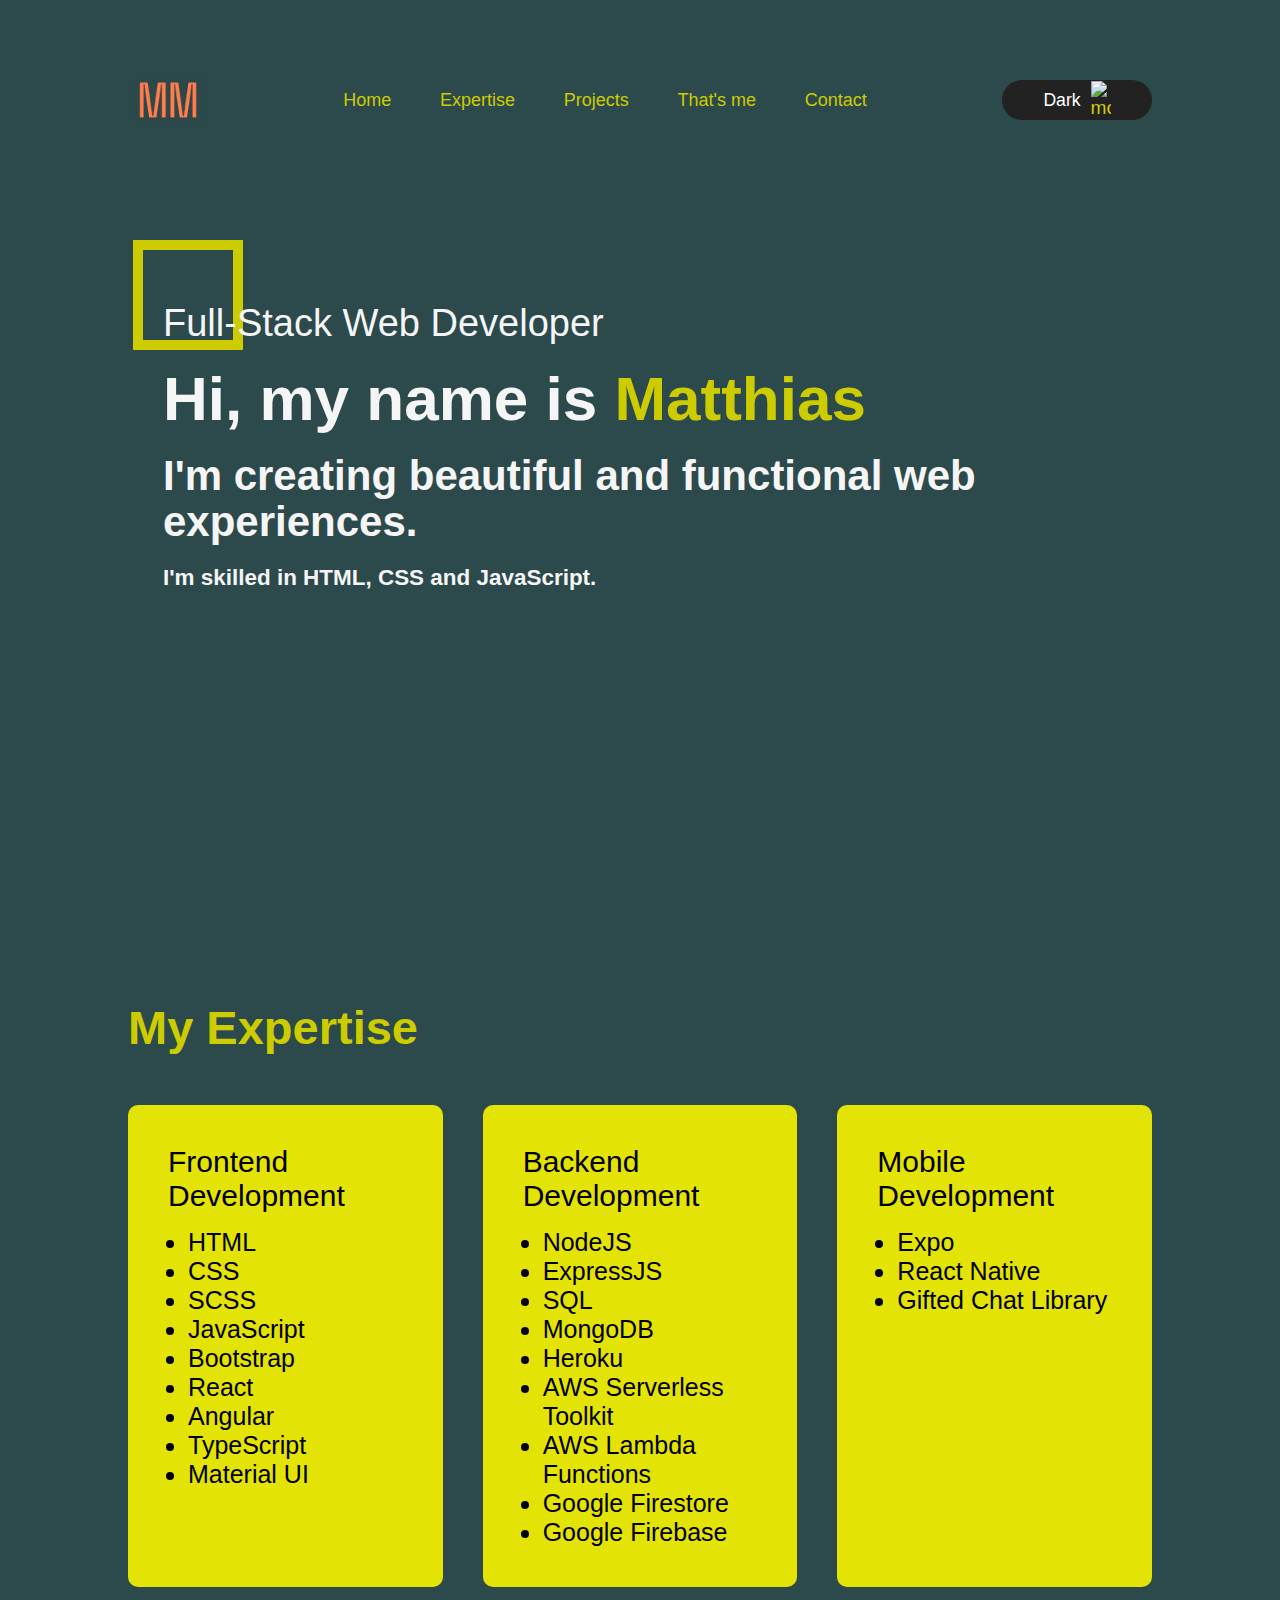
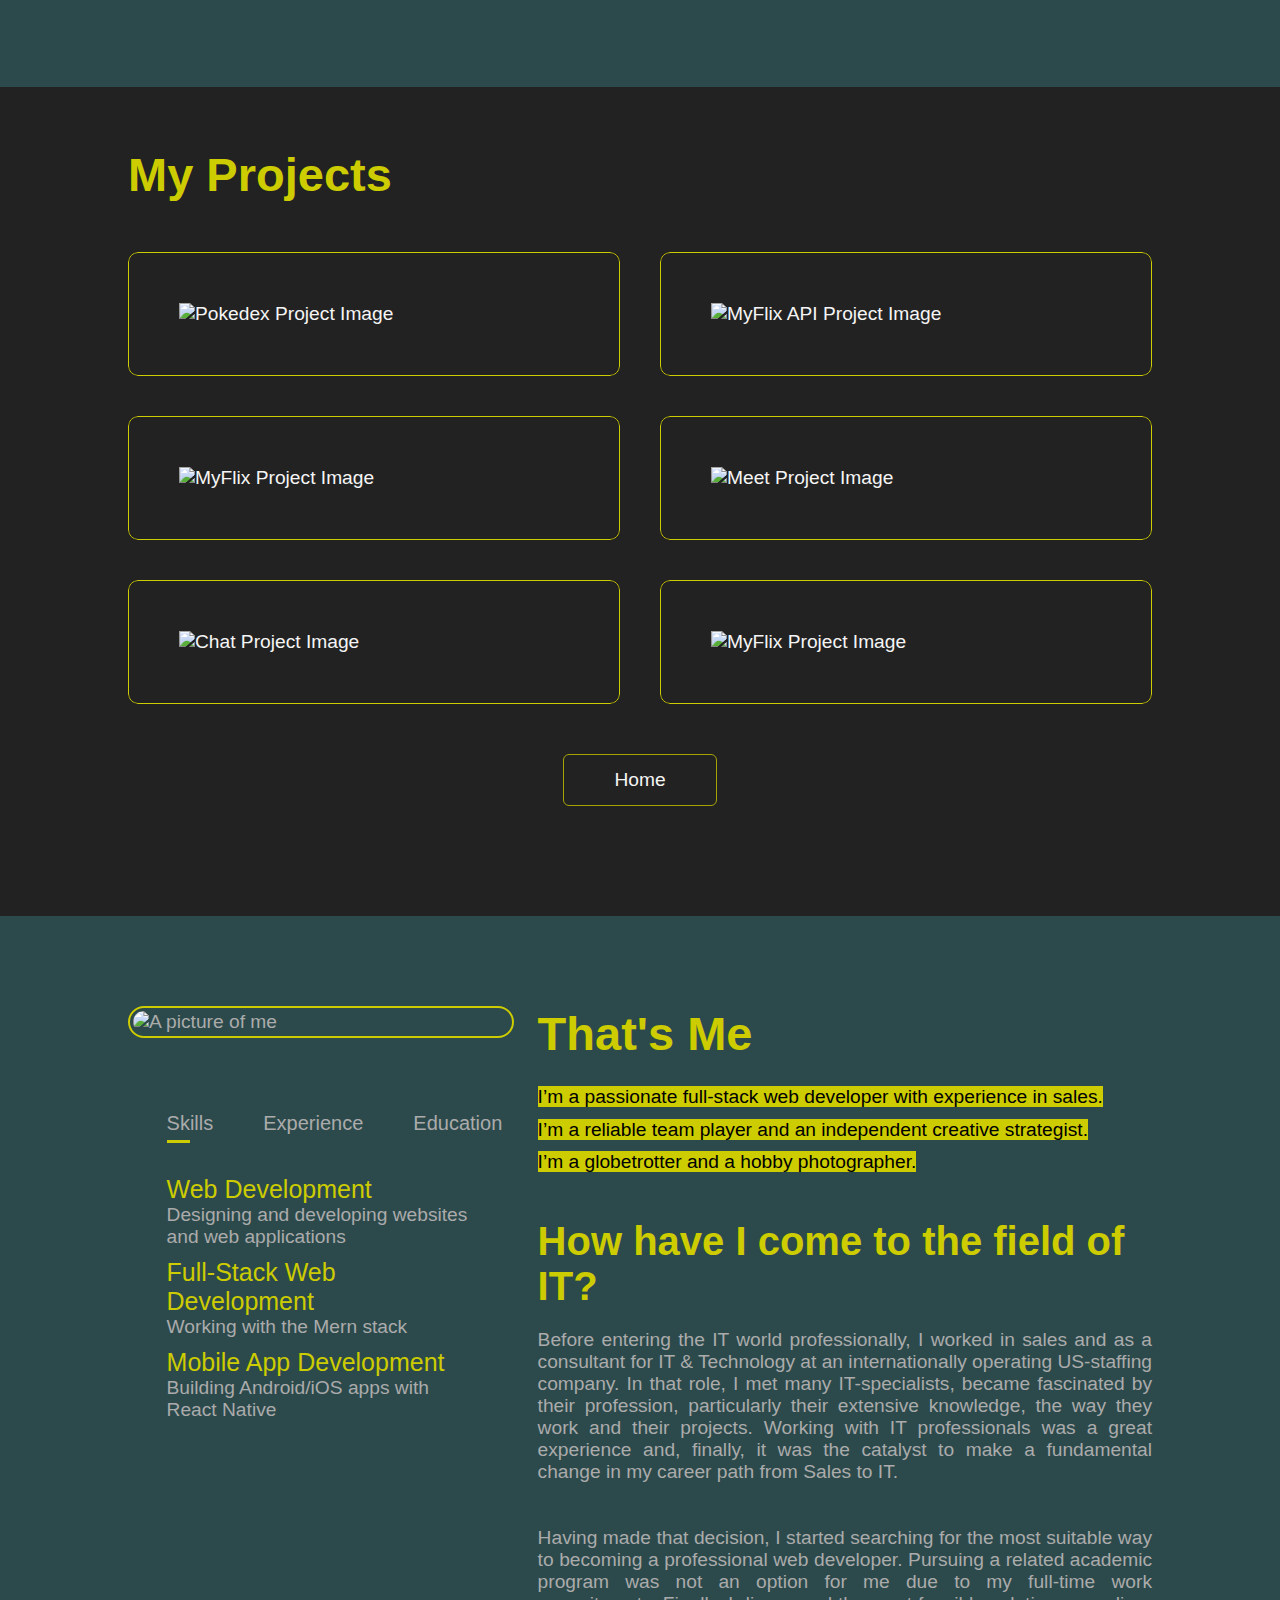
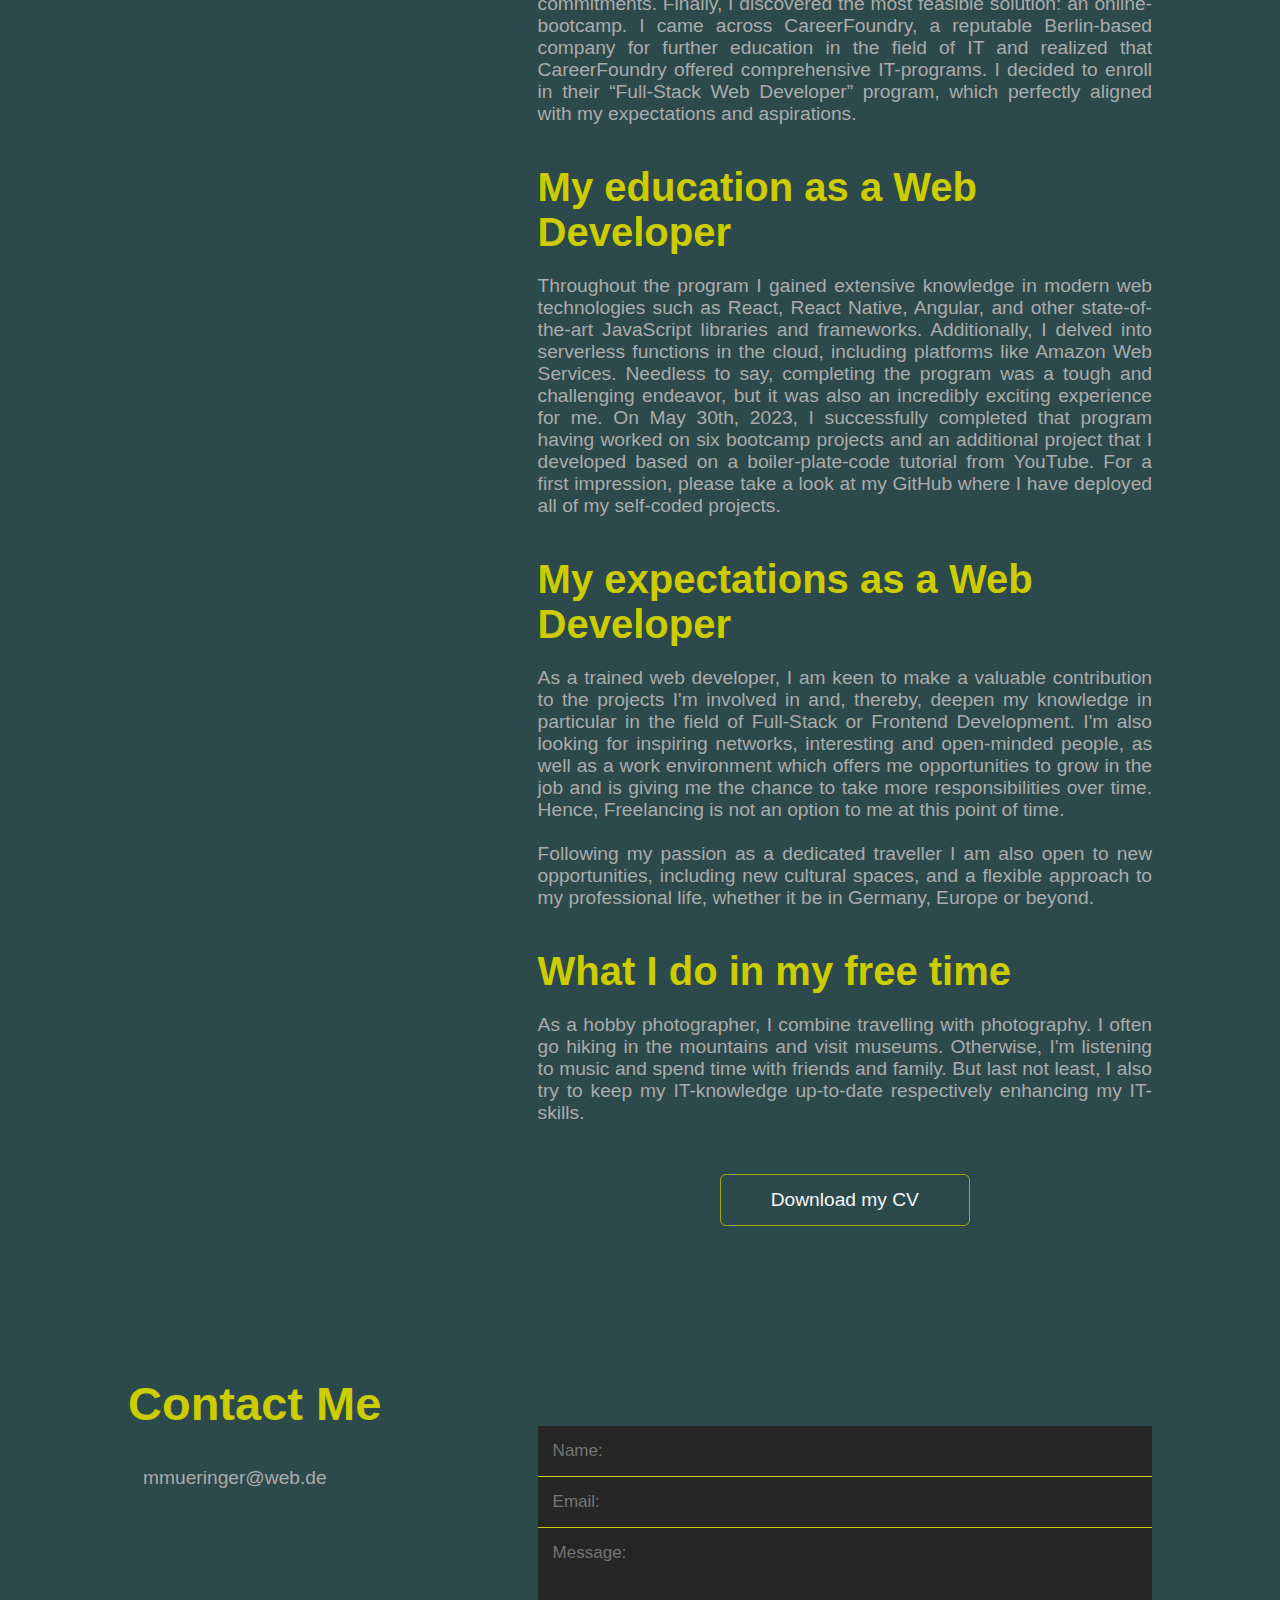
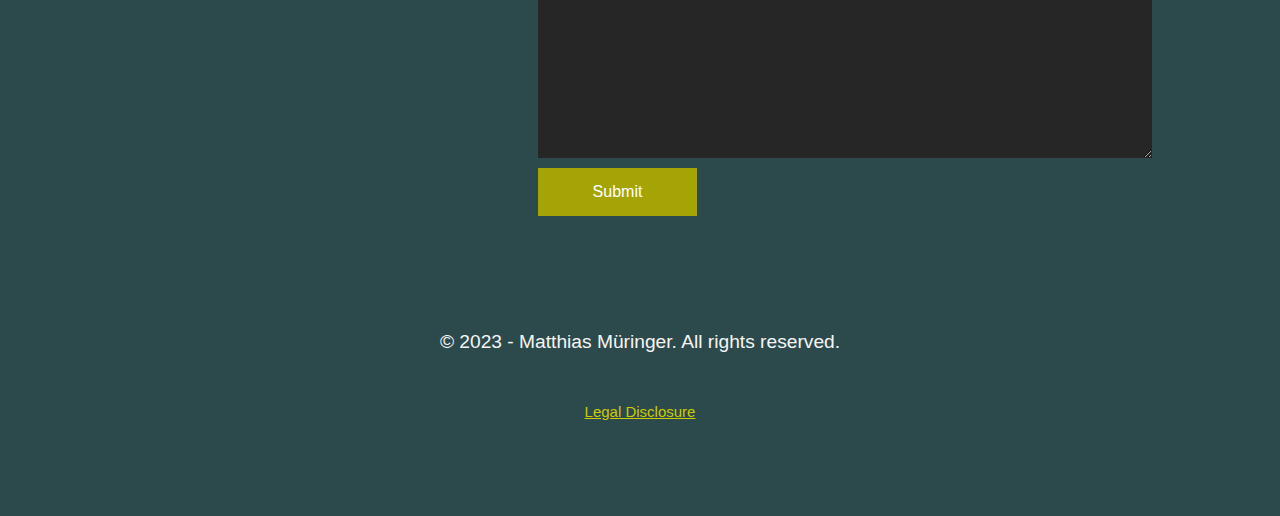
==== commit 47e2f46c: "reset index.html" ====
--- a/index.html
+++ b/index.html
@@ -1,11 +1,10 @@
 <!DOCTYPE html>
 <html lang="en">
   <head>
+    <meta name="google-site-verification" content="YHECs4aGzWH5jZbcmsyRyC4rBLkSp_FooyUNnR3__Zw" />
     <meta charset="UTF-8" />
     <meta http-equiv="X-UA-Compatible" content="IE=edge" />
-<<<<<<< HEAD
     <meta name="viewport" content="width=device-width, initial-scale=1.0">
-    <meta name="google-site-verification" content="YHECs4aGzWH5jZbcmsyRyC4rBLkSp_FooyUNnR3__Zw" />
     <meta name="description" content="Hi, my name is Matthias. I'm a Full-Stack Web Developer from Wiesbaden, Germany. I am creating beautiful and functional web experiences with HTML5, CSS, JavaScript, Node.js, Express, React, Angular, as well with databases like MongoDB and PostgreSQL" />
     <meta name="keywords" content="HTML, CSS, JavaScript, Bootstrap, React, Node.js, Web Development, Frontend Development, Backend Development, Full-Stack Development, Dev Ops, Web Engineer, Mobile Developer, JavaScript Developer, Developer, Programmer, Software Engineer, Software Developer" />
     <meta name="author" content="Matthias Müringer"/>
@@ -13,21 +12,6 @@
     <link rel="icon" type="image/png" sizes="32x32" href="/favicon-32x32.png">
     <link rel="icon" type="image/png" sizes="16x16" href="/favicon-16x16.png">
     <link rel="icon" href="images/favicon.ico" fill="red" type="image/x-icon" />
-=======
-    <meta name="viewport" content="width=device-width, initial-scale=1.0" />
-    <meta name="author" content="Matthias Müringer" />
-    <meta
-      name="description"
-      content="Hi, my name is Matthias. I'm a full-stack web developer from Wiesbaden, Germany. I'm building professional websites and web applications with HTML, CSS, and JavaScript."
-    />
-    <meta
-      name="keywords"
-      content="html, css, javascript, webdesign, web development"
-    />
-    <link rel="apple-touch-icon" sizes="180x180" href="/apple-touch-icon.png" />
-    <link rel="icon" type="image/png" sizes="32x32" href="/favicon-32x32.png" />
-    <link rel="icon" href="img/favicon.ico" fill="red" type="image/x-icon" />
->>>>>>> 292c3d8 (stop google site verification)
     <!-- ------------- Font Awesome CDN Link ------------- -->
     <link
       rel="stylesheet"
@@ -36,7 +20,6 @@
       crossorigin="anonymous"
       referrerpolicy="no-referrer"
     />
-<<<<<<< HEAD
     <link rel="preconnect" href="https://fonts.googleapis.com">
     <link rel="preconnect" href="https://fonts.gstatic.com" crossorigin>
     <link href="https://fonts.googleapis.com/css2?family=Roboto:wght@300;500;700;900&display=swap" rel="stylesheet">
@@ -47,30 +30,8 @@
     <title>
       Matthias Müringer - Web Developer | Germany
     </title>
-=======
-    <link rel="stylesheet" type="text/css" href="css/styles.css" />
-    <!-- ------------- jQuery CDN Link ------------- -->
-    <script
-      src="https://cdnjs.cloudflare.com/ajax/libs/jquery/3.7.0/jquery.min.js"
-      integrity="sha512-3gJwYpMe3QewGELv8k/BX9vcqhryRdzRMxVfq6ngyWXwo03GFEzjsUm8Q7RZcHPHksttq7/GFoxjCVUjkjvPdw=="
-      crossorigin="anonymous"
-      referrerpolicy="no-referrer"
-    ></script>
-    <link rel="preconnect" href="https://fonts.gstatic.com" />
-    <!-- ------------- Google Font Link ------------- -->
-    <link
-      href="https://fonts.googleapis.com/css2?family=Roboto+Mono:ital,wght@0,400;1,200;1,400&display=swap"
-      rel="stylesheet"
-    />
-    <link
-      href="https://fonts.googleapis.com/css2?family=VT323&display=swap"
-      rel="stylesheet"
-    />
-    <title>Matthias Müringer - Portfolio</title>
->>>>>>> 292c3d8 (stop google site verification)
   </head>
   <body>
-<<<<<<< HEAD
     <!-- ------------- Header ------------- -->
     <header>
       <div id="header">
@@ -333,10 +294,10 @@
                 </div>
                 <br>
                 <div style="text-align:center">
-                  <span class="dot"></span> 
-                  <span class="dot"></span> 
                   <span class="dot"></span>
-                  <span class="dot"></span> 
+                  <span class="dot"></span>
+                  <span class="dot"></span>
+                  <span class="dot"></span>
                 </div>
                 <!-- ------------- Tab Content ------------- -->
               <div class="container">
@@ -453,19 +414,19 @@
               <h2 class="sub-title-2">My expectations as a Web Developer</h2>
               <div>
                 As a trained web developer, I am keen to make a valuable contribution
-                to the projects I'm involved in and, thereby, deepen my knowledge in 
-                particular in the field of Full-Stack or Frontend Development. I'm also looking for 
-                inspiring networks, interesting and open-minded people, as well as a work 
-                environment which offers me opportunities to grow in the job and is giving 
-                me the chance to take more responsibilities over time. Hence, Freelancing 
+                to the projects I'm involved in and, thereby, deepen my knowledge in
+                particular in the field of Full-Stack or Frontend Development. I'm also looking for
+                inspiring networks, interesting and open-minded people, as well as a work
+                environment which offers me opportunities to grow in the job and is giving
+                me the chance to take more responsibilities over time. Hence, Freelancing
                 is not an option to me at this point of time.<br><br>
 
-                Following my passion as a dedicated traveller I am also open to new opportunities, 
-                including new cultural spaces, and a flexible approach to my professional life, whether 
+                Following my passion as a dedicated traveller I am also open to new opportunities,
+                including new cultural spaces, and a flexible approach to my professional life, whether
                 it be in Germany, Europe or beyond.
               </div>
               <h2 class="sub-title-2">What I do in my free time</h2>
-              <div>As a hobby photographer, I combine travelling with photography. 
+              <div>As a hobby photographer, I combine travelling with photography.
                 I often go hiking in the mountains and visit museums.
                 Otherwise, I'm listening to music and spend time with friends and family.
                 But last not least, I also try to keep my IT-knowledge up-to-date respectively
@@ -517,2682 +478,18 @@
             </form>
             <span id="message"></span>
           </div>
-=======
-    <header>
-      <div class="sidemenu">
-        <div class="line-top"></div>
-        <div class="line-center"></div>
-        <div class="line-bottom"></div>
-      </div>
-        <nav class="main-nav">
-          <ul role="menubar" class="main-menu">
-            <li>
-              <img
-                src="img/home-logo.png"
-                alt="logo"
-                class="page-header_item"
-              />
-            </li>
-            <li role="presentation">
-              <a
-                href="index.html"
-                role="menuitem"
-                class="navigation-list_item navigation-list_item--active"
-                >Home</a
-              >
-            </li>
-            <li role="presentation">
-              <a
-                href="#projects.html"
-                role="menuitem"
-                class="navigation-list_item"
-                >Projects</a
-              >
-            </li>
-            <li role="presentation">
-              <a href="#about.html" role="menuitem" class="navigation-list_item"
-                >About Me</a
-              >
-            </li>
-            <li role="presentation">
-              <a
-                href="#contact.html"
-                role="menuitem"
-                class="navigation-list_item"
-                >Contact</a
-              >
-            </li>
-            <li>
-              <a
-                class="button button__primary"
-                href="files/matthias-mueringer-cv.pdf"
-                target="_blank"
-                >Download my CV 🇬🇧</a
-              >
-            </li>
-            <li>
-              <a
-                class="button button__primary"
-                href="files/matthias-mueringer-cv-deutsch.pdf"
-                target="_blank"
-                >Zum Lebenslauf 🇩🇪</a
-              >
-            </li>
-          </ul>
-        </nav>
-        <div class="profile">
-          <div class="container">
-            <div class="profile-text">
-              <img
-                src="img/matthias-mueringer-profile-1.jpeg"
-                class="profile_portrait"
-                alt="Personal logo of Matthias Müringer,
-            a text logo in uppercase letters that consists of my name"
-              />
-              <h1>Hi, my name is Matthias</h1>
-              <h2>I'm a Full-Stack Web Developer from Wiesbaden, Germany.</h2>
-              <p>
-                I'm creating beautiful and functional websites, and I have
-                project experience with the following technology:
-              </p>
-              <div class="skills">
-                <ul>
-                  <li>HTML5</li>
-                  <li>CSS/SCSS</li>
-                  <li>JavaScript</li>
-                  <li>React</li>
-                  <li>React Native</li>
-                  <li>Redux</li>
-                  <li>Bootstrap</li>
-                </ul>
-                <ul>
-                  <li>AWS Serverless toolkit</li>
-                  <li>AWS lamda functions</li>
-                  <li>Node.js</li>
-                  <li>Express</li>
-                  <li>Angular</li>
-                  <li>TypesScript</li>
-                  <li>Material UI</li>
-                </ul>
-              </div>
-            </div>
-            <a href="#" class="to-top">
-              <svg
-                xmlns="http://www.w3.org/2000/svg"
-                height="1em"
-                fill="coral"
-                viewBox="0 0 512 512"
-              >
-                <path
-                  d="M233.4 105.4c12.5-12.5 32.8-12.5 45.3 0l192 192c12.5 12.5 12.5 32.8 0 45.3s-32.8 12.5-45.3 0L256 173.3 86.6 342.6c-12.5 12.5-32.8 12.5-45.3 0s-12.5-32.8 0-45.3l192-192z"
-                />
-              </svg>
-            </a>
-          </div>
-        </div>
-    </header>
-    <main>
-      <!-- ------------- Projects ------------- -->
-      <section id="projects.html">
-        <div class="container">
-          <div class="project__card">
-            <div class="project-card__text">
-              <h1>Projects I've built.</h1>
-              <hr />
-              <h4>Pokédex App</h4>
-              <span style="color: var(--theme-color); font-weight: bold"
-                >Tech stack:
-              </span>
-              <span style="font-size: 13px"
-                >HTML5 / CSS / JavaScript / Bootstrap</span
-              ><br />
-              <span style="color: var(--theme-color); font-weight: bold"
-                >Description:
-              </span>
-              This is a small client-side web application I developed, that is
-              loading data from an external API and enables the viewing of data
-              points in detail. The app is using the PokéAPI. The whole point of
-              this app is to show, how I am building an application in
-              JavaScript.
-              <div class="project-card__links">
-                <a
-                  class="button project__button"
-                  target="_blank"
-                  href="https://koola123.github.io/pokedex/"
-                  ><strong>Live Preview</strong></a
-                >
-                <a
-                  class="button project__button"
-                  target="_blank"
-                  href="https://github.com/koola123/pokedex"
-                  ><strong>Github Link</strong>
-                  <svg
-                    height="25"
-                    viewBox="0 0 24 24"
-                    width="24"
-                    fill="coral"
-                    xmlns="http://www.w3.org/2000/svg"
-                  >
-                    <path
-                      d="M19,14 L19,19 C19,20.1045695 18.1045695,21 17,21 L5,21 C3.8954305,21 3,20.1045695 3,19 L3,7 C3,5.8954305 3.8954305,5 5,5 L10,5 L10,7 L5,7 L5,19 L17,19 L17,14 L19,14 Z M18.9971001,6.41421356 L11.7042068,13.7071068 L10.2899933,12.2928932 L17.5828865,5 L12.9971001,5 L12.9971001,3 L20.9971001,3 L20.9971001,11 L18.9971001,11 L18.9971001,6.41421356 Z"
-                      fill-rule="evenodd"
-                    />
-                  </svg>
-                </a>
-              </div>
-            </div>
-            <div class="project-card__assets">
-              <img
-                src="./img/screenshot-pokedex-app.png"
-                alt="pokedex app image"
-              />
-            </div>
-          </div>
-
-          <div class="project__card">
-            <div class="container">
-              <div class="project-card__text">
-                <h4>MyFlix movie API</h4>
-                <span style="color: var(--theme-color); font-weight: bold"
-                  >Tech stack:
-                </span>
-                <span style="font-size: 13px"
-                  >NodeJS / ExpressJS / MongoDB / Heroku / HTML5 / CSS</span
-                ><br />
-                <span style="color: var(--theme-color); font-weight: bold"
-                  >Description:
-                </span>
-                I worked with Node.js and other server-side frameworks like
-                Express.js and it is the REST API of the MyFlix application. It
-                provides users with access to different URL endpoints (movies,
-                directors, genres), and connects to data from a MongoDB
-                database. The API endpoints are tested in Postman. Users will be
-                able to sign up, update their personal information, and create a
-                list of their favorite movies. The API is fully documented with
-                JSDoc and is deployed on Heroku.
-                <div class="project-card__links">
-                  <a
-                    class="button project__button"
-                    target="_blank"
-                    href="https://my-blockbusters.herokuapp.com/documentation"
-                    ><strong>Live Preview</strong></a
-                  >
-                  <a
-                    class="button project__button"
-                    target="_blank"
-                    href="https://github.com/koola123/myFlix-API"
-                    ><strong>Github Link</strong>
-                    <svg
-                      height="25"
-                      viewBox="0 0 24 24"
-                      width="24"
-                      fill="coral"
-                      xmlns="http://www.w3.org/2000/svg"
-                    >
-                      <path
-                        d="M19,14 L19,19 C19,20.1045695 18.1045695,21 17,21 L5,21 C3.8954305,21 3,20.1045695 3,19 L3,7 C3,5.8954305 3.8954305,5 5,5 L10,5 L10,7 L5,7 L5,19 L17,19 L17,14 L19,14 Z M18.9971001,6.41421356 L11.7042068,13.7071068 L10.2899933,12.2928932 L17.5828865,5 L12.9971001,5 L12.9971001,3 L20.9971001,3 L20.9971001,11 L18.9971001,11 L18.9971001,6.41421356 Z"
-                        fill-rule="evenodd"
-                      />
-                    </svg>
-                  </a>
-                </div>
-              </div><br/>
-              <div class="project-card__assets">
-                <img
-                  src="./img/screenshot-myflix-API.png"
-                  alt="myflix api image"
-                />
-              </div>
-            </div>
-
-            <div class="project__card">
-              <div class="project-card__text">
-                <h4>MyFlix App</h4>
-                <span style="color: var(--theme-color); font-weight: bold"
-                  >Tech stack: </span
-                ><span style="font-size: 13px"
-                  >ReactJS / CSS / React-Bootstrap / Redux</span
-                ><br />
-                <span style="color: var(--theme-color); font-weight: bold"
-                  >Description:
-                </span>
-                MyFlix was built with React and React Bootstrap and is a single
-                page applicaton based on the applications existing server-side
-                code (RESTful movie API and MongoDB database). Users can
-                register and login into the application with their secrets
-                (username and password). The application provides users with
-                access to information about different movies, directors, and
-                genres. It also includes routing between different class and
-                function components and is fully responsive. Users will be able
-                to sign up, update their personal information, and create a list
-                of their favorite movies.
-                <div class="project-card__links">
-                  <a
-                    class="button project__button"
-                    target="_blank"
-                    href="https://myflix-movies-client.netlify.app/"
-                    ><strong>Live Preview</strong></a
-                  >
-                  <a
-                    class="button project__button"
-                    target="_blank"
-                    href="https://github.com/koola123/myFlix"
-                    ><strong>Github Link</strong>
-                    <svg
-                      height="25"
-                      viewBox="0 0 24 24"
-                      width="24"
-                      fill="coral"
-                      xmlns="http://www.w3.org/2000/svg"
-                    >
-                      <path
-                        d="M19,14 L19,19 C19,20.1045695 18.1045695,21 17,21 L5,21 C3.8954305,21 3,20.1045695 3,19 L3,7 C3,5.8954305 3.8954305,5 5,5 L10,5 L10,7 L5,7 L5,19 L17,19 L17,14 L19,14 Z M18.9971001,6.41421356 L11.7042068,13.7071068 L10.2899933,12.2928932 L17.5828865,5 L12.9971001,5 L12.9971001,3 L20.9971001,3 L20.9971001,11 L18.9971001,11 L18.9971001,6.41421356 Z"
-                        fill-rule="evenodd"
-                      />
-                    </svg>
-                  </a>
-                </div>
-              </div>
-              <div class="project-card__assets">
-                <img
-                  src="./img/screenshot-myflix-app.png"
-                  alt="myflix app image"
-                />
-              </div>
-            </div>
-
-            <div class="project__card">
-              <div class="project-card__text">
-                <h4>Meet App</h4>
-                <span style="color: var(--theme-color); font-weight: bold"
-                  >Tech stack: </span
-                ><span style="font-size: 13px"
-                  >ReactJS / CSS / AWS Lambda / Google API</span
-                ><br />
-                <span style="color: var(--theme-color); font-weight: bold"
-                  >Description:
-                </span>
-                This is a serverless, progressive web application (PWA) with
-                React using a test-driven development (TDD) technique. It uses
-                serverless functions (AWS) instead of a classic server who
-                provides all files and data. The application is using the Google
-                Calendar API to fetch upcoming full-stack meetup events. A
-                scatterchart was added to visualize the data.
-                <div class="project-card__links">
-                  <a
-                    class="button project__button"
-                    target="_blank"
-                    href="https://koola123.github.io/meet"
-                    ><strong>Live Preview</strong></a
-                  >
-                  <a
-                    class="button project__button"
-                    target="_blank"
-                    href="https://github.com/koola123/meet"
-                    ><strong>Github Link</strong>
-                    <svg
-                      height="25"
-                      viewBox="0 0 24 24"
-                      width="24"
-                      fill="coral"
-                      xmlns="http://www.w3.org/2000/svg"
-                    >
-                      <path
-                        d="M19,14 L19,19 C19,20.1045695 18.1045695,21 17,21 L5,21 C3.8954305,21 3,20.1045695 3,19 L3,7 C3,5.8954305 3.8954305,5 5,5 L10,5 L10,7 L5,7 L5,19 L17,19 L17,14 L19,14 Z M18.9971001,6.41421356 L11.7042068,13.7071068 L10.2899933,12.2928932 L17.5828865,5 L12.9971001,5 L12.9971001,3 L20.9971001,3 L20.9971001,11 L18.9971001,11 L18.9971001,6.41421356 Z"
-                        fill-rule="evenodd"
-                      />
-                    </svg>
-                  </a>
-                </div>
-              </div>
-              <div class="project-card__assets">
-                <img src="./img/screenshot-meet-app.png" alt="meet app image" />
-              </div>
-            </div>
-
-            <div class="project__card">
-              <div class="project-card__text">
-                <h4>Native Chat App</h4>
-                <span style="color: var(--theme-color); font-weight: bold"
-                  >Tech stack: </span
-                ><span style="font-size: 13px"
-                  >React Native / Expo / Gifted Chat Library / Google Firestore
-                  / Firebase</span
-                ><br />
-                <span style="color: var(--theme-color); font-weight: bold"
-                  >Description:
-                </span>
-                A chat app for mobile devices using the React Native technology.
-                The app provide users with a chat interface and options to share
-                images and their location. Messages between users are saved in
-                the Google Firestore/Firebase database. Even in offline mode,
-                the latest messages are saved.
-                <div class="project-card__links">
-                  <a
-                    class="button project__button"
-                    target="_blank"
-                    href="https://www.youtube.com/watch?v=PKXM3phLcDw"
-                    ><strong>Live Preview</strong></a
-                  >
-                  <a
-                    class="button project__button"
-                    target="_blank"
-                    href="https://github.com/koola123/chat"
-                    ><strong>Github Link</strong>
-                    <svg
-                      height="25"
-                      viewBox="0 0 24 24"
-                      width="24"
-                      fill="coral"
-                      xmlns="http://www.w3.org/2000/svg"
-                    >
-                      <path
-                        d="M19,14 L19,19 C19,20.1045695 18.1045695,21 17,21 L5,21 C3.8954305,21 3,20.1045695 3,19 L3,7 C3,5.8954305 3.8954305,5 5,5 L10,5 L10,7 L5,7 L5,19 L17,19 L17,14 L19,14 Z M18.9971001,6.41421356 L11.7042068,13.7071068 L10.2899933,12.2928932 L17.5828865,5 L12.9971001,5 L12.9971001,3 L20.9971001,3 L20.9971001,11 L18.9971001,11 L18.9971001,6.41421356 Z"
-                        fill-rule="evenodd"
-                      />
-                    </svg>
-                  </a>
-                </div>
-              </div>
-              <div class="project-card__assets">
-                <img src="./img/screenshot-chat-app.png" alt="chat app image" />
-              </div>
-            </div>
-
-            <div class="project__card">
-              <div class="project-card__text">
-                <h4>MyFlix Angular Client</h4>
-                <span style="color: var(--theme-color); font-weight: bold"
-                  >Tech stack: </span
-                ><span style="font-size: 13px"
-                  >AngularJS / TypeScript / CSS / Material UI</span
-                ><br />
-                <span style="color: var(--theme-color); font-weight: bold"
-                  >Description:
-                </span>
-                The client-side of the movies web application written in
-                Angular. The application will provide users with access to
-                information about different movies, directors, and genres. Users
-                will be able to sign up, update their personal information, and
-                create a list of their favorite movies.
-                <div class="project-card__links">
-                  <a
-                    class="button project__button"
-                    target="_blank"
-                    href="https://koola123.github.io/myflix-angular-client/welcome"
-                    ><strong>Live Preview</strong></a
-                  >
-                  <a
-                    class="button project__button"
-                    target="_blank"
-                    href="https://github.com/koola123/myFlix-Angular-client"
-                    ><strong>Github Link</strong>
-                    <svg
-                      height="25"
-                      viewBox="0 0 24 24"
-                      width="24"
-                      fill="coral"
-                      xmlns="http://www.w3.org/2000/svg"
-                    >
-                      <path
-                        d="M19,14 L19,19 C19,20.1045695 18.1045695,21 17,21 L5,21 C3.8954305,21 3,20.1045695 3,19 L3,7 C3,5.8954305 3.8954305,5 5,5 L10,5 L10,7 L5,7 L5,19 L17,19 L17,14 L19,14 Z M18.9971001,6.41421356 L11.7042068,13.7071068 L10.2899933,12.2928932 L17.5828865,5 L12.9971001,5 L12.9971001,3 L20.9971001,3 L20.9971001,11 L18.9971001,11 L18.9971001,6.41421356 Z"
-                        fill-rule="evenodd"
-                      />
-                    </svg>
-                  </a>
-                </div>
-              </div>
-              <div class="project-card__assets">
-                <img
-                  src="./img/screenshot-myflix-angular-app.png"
-                  alt="myflix angular app image"
-                />
-              </div>
-            </div>
-            <div class="project__card">
-              <div class="project-card__text">
-                <h4>E-Commerce Shopping Cart</h4>
-                <span style="color: var(--theme-color); font-weight: bold"
-                  >Tech stack: </span
-                ><span style="font-size: 13px"
-                  >ReactJS / Tailwind CSS / Fakestore API</span
-                ><br />
-                <span style="color: var(--theme-color); font-weight: bold"
-                  >Description:
-                </span>
-                This is a frontend solution for an ecommerce online shop or a
-                store page. Users can add items to the shopping cart, delete
-                items, and change the total number of items. The total purchase
-                amount will be displayed before checkout.
-                <div class="project-card__links">
-                  <a
-                    class="button project__button"
-                    target="_blank"
-                    href="https://get-shopping.netlify.app/"
-                    ><strong>Live Preview</strong></a
-                  >
-                  <a
-                    class="button project__button"
-                    target="_blank"
-                    href="https://github.com/koola123/shopping-cart"
-                    ><strong>Github Link</strong>
-                    <svg
-                      height="25"
-                      viewBox="0 0 24 24"
-                      width="24"
-                      fill="coral"
-                      xmlns="http://www.w3.org/2000/svg"
-                    >
-                      <path
-                        d="M19,14 L19,19 C19,20.1045695 18.1045695,21 17,21 L5,21 C3.8954305,21 3,20.1045695 3,19 L3,7 C3,5.8954305 3.8954305,5 5,5 L10,5 L10,7 L5,7 L5,19 L17,19 L17,14 L19,14 Z M18.9971001,6.41421356 L11.7042068,13.7071068 L10.2899933,12.2928932 L17.5828865,5 L12.9971001,5 L12.9971001,3 L20.9971001,3 L20.9971001,11 L18.9971001,11 L18.9971001,6.41421356 Z"
-                        fill-rule="evenodd"
-                      />
-                    </svg>
-                  </a>
-                </div>
-              </div>
-              <div class="project-card__assets">
-                <img
-                  src="./img/screenshot-ecommerce-shopping-cart.png"
-                  alt="chat app image"
-                />
-              </div>
-            </div>
-          </div>
-        </div>
-      </section>
-      <!-- ------------- About ------------- -->
-      <section id="about.html">
-        <div class="about">
-          <h1>Who I am.</h1>
-          <h2># How I became a web developer</h2>
-          <p class="about-me-p1-text">
-            After working several years in sales, I found my true passion in
-            software development. Hence, I decided to turn my hobby into a real
-            job opportunity, and started further training as a web developer.
-            The journey began, when I was looking for further training in IT
-            with a focus on web development in January, 2021. I came across
-            Careerfoundry in Berlin relatively quickly and was then sure, that I
-            had found the right provider. After a one-year employment working at
-            Yourfirm company, I resumed my studies in mid-January 2023, and am
-            now about to graduate and excited about the new challenges in the
-            field of software engineering.
-          </p>
-          <br />
-          <h2># What I do in my free time</h2>
-          <p class="about-me-p2-text">
-            I travel, go hiking and value time with family and friends. I do
-            photography, and regularly visit art galleries and museums of modern
-            art. <br /><br />Below is a picture from my last trip to Osaka,
-            Japan.<br /><br />
-          </p>
-          <div class="about-me-profile-img-2">
-            <figure>
-              <img
-                src="./img/matthias-mueringer-profile-2.jpeg"
-                width="290px"
-                alt="Amagasaki castle"
-              />
-              <figcaption>(Amagasaki Castle - Oct, 2022)</figcaption>
-            </figure>
-          </div>
-          <div>
-            <svg
-              xmlns="http://www.w3.org/2000/svg"
-              class="berlin-illustration"
-              height="200"
-              viewBox="0 0 700 505"
-              xmlns:xlink="http://www.w3.org/1999/xlink"
-            >
-              <defs>
-                <polygon
-                  id="a"
-                  points=".06 231.917 .06 .929 688.717 .929 688.717 231.917"
-                />
-              </defs>
-              <g fill="none" fill-rule="evenodd">
-                <g transform="translate(0 241)" class="cloud-front">
-                  <path
-                    fill="#1A232C"
-                    d="M87.602,29 L87.602,28 C87.326,28.001 87.103,28.024 86.927,28.033 L86.979,29.031 L87.947,28.78 C85.741,20.282 78.041,14.002 68.852,14 C67.858,14 66.904,14.096 65.98,14.231 L66.125,15.22 L67.019,14.772 C62.626,6.015 53.567,0.001 43.102,0 C29.041,0.002 17.524,10.848 16.443,24.632 L17.44,24.71 L17.606,23.724 C16.803,23.589 15.969,23.5 15.102,23.5 C6.817,23.501 0.102,30.215 0.102,38.5 C0.102,46.785 6.817,53.499 15.102,53.5 L87.602,53.5 C94.644,53.499 100.351,47.792 100.352,40.75 C100.351,33.708 94.644,28.001 87.602,28 L87.602,30 C90.573,30 93.254,31.202 95.203,33.149 C97.15,35.097 98.351,37.778 98.352,40.75 C98.351,43.722 97.15,46.403 95.203,48.351 C93.254,50.298 90.573,51.5 87.602,51.5 L15.102,51.5 C11.509,51.5 8.265,50.046 5.909,47.692 C3.555,45.337 2.102,42.093 2.102,38.5 C2.102,34.907 3.555,31.663 5.909,29.308 C8.265,26.954 11.509,25.5 15.102,25.5 C15.831,25.5 16.553,25.575 17.273,25.697 C17.551,25.743 17.832,25.672 18.055,25.499 C18.277,25.325 18.414,25.07 18.436,24.789 C19.436,12.04 30.094,1.998 43.102,2 C52.786,1.999 61.163,7.564 65.231,15.669 C65.425,16.055 65.842,16.272 66.27,16.21 C67.132,16.084 67.988,16 68.852,16 C77.108,15.998 84.027,21.647 86.011,29.283 C86.13,29.741 86.557,30.054 87.031,30.03 C87.27,30.017 87.457,29.999 87.602,30 L87.602,29"
-                    transform="translate(38 36)"
-                  />
-                </g>
-                <path
-                  fill="#B5CE6F"
-                  d="M646.484,484.382 C646.484,489.501 644.531,494.62 640.627,498.525 C636.722,502.43 631.603,504.382 626.484,504.382 L60.873,504.382 C55.754,504.382 50.636,502.43 46.731,498.525 C42.826,494.62 40.873,489.501 40.873,484.382 L40.873,471.917 L646.484,471.917 L646.484,484.382"
-                />
-                <polyline
-                  fill="#67C2E2"
-                  points="334.824 185.029 101.449 185.029 106.209 195.08 563.438 195.08 568.2 185.029 334.824 185.029"
-                />
-                <path
-                  fill="#1A232C"
-                  d="M334.824,185.029 L334.824,184.029 L101.449,184.029 C101.104,184.029 100.788,184.203 100.604,184.494 C100.42,184.785 100.398,185.146 100.545,185.457 L105.306,195.508 C105.471,195.856 105.824,196.079 106.209,196.079 L563.438,196.079 C563.824,196.079 564.177,195.856 564.342,195.508 L569.104,185.457 C569.251,185.146 569.229,184.785 569.045,184.494 C568.861,184.203 568.544,184.029 568.2,184.029 L334.824,184.029 L334.824,186.029 L566.62,186.029 L562.806,194.08 L106.842,194.08 L103.029,186.029 L334.824,186.029 L334.824,185.029"
-                />
-                <polygon
-                  fill="#296997"
-                  points="114.416 218.974 560.222 218.974 560.222 195.08 114.416 195.08"
-                />
-                <path
-                  fill="#1A232C"
-                  d="M560.222,218.974 L560.222,217.974 L115.416,217.974 L115.416,196.079 L559.222,196.079 L559.222,218.974 L560.222,218.974 L560.222,217.974 L560.222,218.974 L561.222,218.974 L561.222,195.08 C561.222,194.816 561.115,194.559 560.929,194.372 C560.742,194.186 560.485,194.08 560.222,194.08 L114.416,194.08 C114.152,194.08 113.895,194.186 113.708,194.372 C113.522,194.559 113.416,194.816 113.416,195.08 L113.416,218.974 C113.416,219.237 113.522,219.495 113.708,219.681 C113.895,219.867 114.152,219.974 114.416,219.974 L560.222,219.974 C560.485,219.974 560.742,219.867 560.929,219.681 C561.115,219.495 561.222,219.237 561.222,218.974 L560.222,218.974"
-                />
-                <polygon
-                  fill="#67C2E2"
-                  points="105.85 269.08 573.225 269.08 573.225 233.398 105.85 233.398"
-                />
-                <path
-                  fill="#1A232C"
-                  d="M573.225,233.398 L573.225,232.398 L105.85,232.398 C105.587,232.398 105.329,232.505 105.143,232.691 C104.957,232.877 104.85,233.134 104.85,233.398 L104.85,269.08 C104.85,269.344 104.957,269.601 105.143,269.788 C105.329,269.974 105.587,270.08 105.85,270.08 L573.225,270.08 C573.488,270.08 573.745,269.974 573.932,269.788 C574.118,269.601 574.225,269.344 574.225,269.08 L574.225,233.398 C574.225,233.134 574.118,232.877 573.932,232.691 C573.745,232.505 573.488,232.398 573.225,232.398 L573.225,233.398 L572.225,233.398 L572.225,268.08 L106.85,268.08 L106.85,234.398 L573.225,234.398 L573.225,233.398 L572.225,233.398 L573.225,233.398"
-                />
-                <polygon
-                  fill="#296997"
-                  points="116.751 256.508 562.557 256.508 562.557 241.243 116.751 241.243"
-                />
-                <path
-                  fill="#1A232C"
-                  d="M562.557,256.508 L562.557,255.508 L117.75,255.508 L117.75,242.243 L561.557,242.243 L561.557,256.508 L562.557,256.508 L562.557,255.508 L562.557,256.508 L563.557,256.508 L563.557,241.243 C563.557,240.979 563.45,240.722 563.264,240.535 C563.078,240.349 562.82,240.243 562.557,240.243 L116.75,240.243 C116.487,240.243 116.23,240.349 116.043,240.535 C115.857,240.722 115.751,240.979 115.751,241.243 L115.751,256.508 C115.751,256.771 115.857,257.029 116.043,257.215 C116.23,257.401 116.487,257.508 116.751,257.508 L562.557,257.508 C562.82,257.508 563.077,257.401 563.264,257.215 C563.45,257.029 563.557,256.771 563.557,256.508 L562.557,256.508"
-                />
-                <polygon
-                  fill="#67C2E2"
-                  points="158.07 218.974 518.563 218.974 518.563 211.858 158.07 211.858"
-                />
-                <path
-                  fill="#1A232C"
-                  d="M518.563,211.858 L518.563,210.858 L158.07,210.858 C157.807,210.858 157.549,210.964 157.363,211.151 C157.177,211.337 157.07,211.594 157.07,211.858 L157.07,218.974 C157.07,219.237 157.177,219.495 157.363,219.681 C157.549,219.867 157.807,219.974 158.07,219.974 L518.563,219.974 C518.826,219.974 519.083,219.867 519.27,219.681 C519.456,219.495 519.562,219.237 519.562,218.974 L519.562,211.858 C519.562,211.594 519.456,211.337 519.27,211.151 C519.083,210.964 518.826,210.858 518.563,210.858 L518.563,211.858 L517.563,211.858 L517.563,217.974 L159.07,217.974 L159.07,212.858 L518.563,212.858 L518.563,211.858 L517.563,211.858 L518.563,211.858"
-                />
-                <polygon
-                  fill="#FBFDFC"
-                  points="186.438 211.858 490.194 211.858 490.194 204.741 186.438 204.741"
-                />
-                <path
-                  fill="#1A232C"
-                  d="M490.194,204.741 L490.194,203.741 L186.438,203.741 C186.175,203.741 185.917,203.848 185.731,204.034 C185.545,204.221 185.438,204.478 185.438,204.741 L185.438,211.858 C185.438,212.121 185.545,212.379 185.731,212.565 C185.917,212.751 186.175,212.858 186.438,212.858 L490.194,212.858 C490.458,212.858 490.715,212.751 490.902,212.565 C491.088,212.379 491.194,212.121 491.194,211.858 L491.194,204.741 C491.194,204.478 491.088,204.221 490.902,204.034 C490.715,203.848 490.458,203.741 490.194,203.741 L490.194,204.741 L489.194,204.741 L489.194,210.858 L187.438,210.858 L187.438,205.741 L490.194,205.741 L490.194,204.741 L489.194,204.741 L490.194,204.741"
-                />
-                <polygon
-                  fill="#67C2E2"
-                  points="206.805 204.741 469.828 204.741 469.828 197.624 206.805 197.624"
-                />
-                <path
-                  fill="#1A232C"
-                  d="M469.828,197.624 L469.828,196.624 L206.805,196.624 C206.541,196.624 206.284,196.731 206.098,196.917 C205.911,197.103 205.805,197.361 205.805,197.624 L205.805,204.741 C205.805,205.005 205.911,205.262 206.098,205.449 C206.284,205.635 206.541,205.741 206.805,205.741 L469.828,205.741 C470.091,205.741 470.349,205.635 470.535,205.449 C470.722,205.262 470.828,205.005 470.828,204.741 L470.828,197.624 C470.828,197.361 470.722,197.103 470.535,196.917 C470.349,196.731 470.091,196.624 469.828,196.624 L469.828,197.624 L468.828,197.624 L468.828,203.741 L207.805,203.741 L207.805,198.624 L469.828,198.624 L469.828,197.624 L468.828,197.624 L469.828,197.624"
-                />
-                <polygon
-                  fill="#FBFDFC"
-                  points="229.521 197.624 447.111 197.624 447.111 190.509 229.521 190.509"
-                />
-                <path
-                  fill="#1A232C"
-                  d="M447.111,190.509 L447.111,189.509 L229.521,189.509 C229.258,189.509 229,189.616 228.814,189.802 C228.628,189.988 228.521,190.246 228.521,190.509 L228.521,197.624 C228.521,197.888 228.628,198.145 228.814,198.332 C229,198.518 229.258,198.624 229.521,198.624 L447.111,198.624 C447.375,198.624 447.632,198.518 447.818,198.332 C448.005,198.145 448.111,197.888 448.111,197.624 L448.111,190.509 C448.111,190.246 448.005,189.988 447.818,189.802 C447.632,189.616 447.375,189.509 447.111,189.509 L447.111,190.509 L446.111,190.509 L446.111,196.624 L230.521,196.624 L230.521,191.509 L447.111,191.509 L447.111,190.509 L446.111,190.509 L447.111,190.509"
-                />
-                <path
-                  fill="#67C2E2"
-                  d="M135.607,355.447 C135.163,337.766 134.264,313.326 133.648,297.387 C133.274,287.721 133.004,281.18 133.004,281.18 L108.722,281.18 C108.722,281.18 108.452,287.721 108.079,297.387 C107.462,313.326 106.563,337.766 106.119,355.447 C105.953,362.059 105.85,367.732 105.85,371.653 L105.85,371.654 C105.85,386.117 107.243,424.332 108.089,446.189 C108.457,455.706 108.722,462.126 108.722,462.126 L133.004,462.126 C133.004,462.126 133.269,455.706 133.637,446.189 C134.482,424.332 135.876,386.117 135.876,371.654 L135.876,371.653 C135.876,367.732 135.773,362.059 135.607,355.447"
-                />
-                <path
-                  fill="#428DAE"
-                  d="M133.648 297.387L108.079 297.387C108.452 287.721 108.722 281.18 108.722 281.18L133.004 281.18C133.004 281.18 133.274 287.721 133.648 297.387M135.876 371.654L105.85 371.654 105.85 371.653C105.85 367.732 105.953 362.059 106.119 355.447L135.607 355.447C135.773 362.059 135.876 367.732 135.876 371.653L135.876 371.654M133.004 462.126L108.722 462.126C108.722 462.126 108.457 455.706 108.089 446.189L133.637 446.189C133.269 455.706 133.004 462.126 133.004 462.126"
-                />
-                <path
-                  fill="#1A232C"
-                  d="M109.612,461.199 L132.114,461.199 C132.447,453.007 134.949,390.886 134.949,371.653 C134.949,352.42 132.447,290.299 132.114,282.108 L109.612,282.108 C109.279,290.299 106.778,352.42 106.778,371.653 C106.778,390.886 109.279,453.007 109.612,461.199 Z M133.895,463.054 L107.832,463.054 L107.794,462.164 C107.766,461.466 104.922,392.193 104.922,371.653 C104.922,351.114 107.766,281.839 107.794,281.142 L107.832,280.252 L133.895,280.252 L133.931,281.142 C133.96,281.839 136.804,351.114 136.804,371.653 C136.804,392.193 133.96,461.466 133.931,462.164 L133.895,463.054 L133.895,463.054 Z"
-                />
-                <path
-                  fill="#1A232C"
-                  d="M111.638 281.18L111.638 462.126C111.638 462.679 112.086 463.126 112.638 463.126 113.19 463.126 113.638 462.679 113.638 462.126L113.638 281.18C113.638 280.628 113.19 280.18 112.638 280.18 112.086 280.18 111.638 280.628 111.638 281.18M119.863 281.18L119.863 462.126C119.863 462.679 120.311 463.126 120.863 463.126 121.416 463.126 121.863 462.679 121.863 462.126L121.863 281.18C121.863 280.628 121.416 280.18 120.863 280.18 120.311 280.18 119.863 280.628 119.863 281.18M128.088 281.18L128.088 462.126C128.088 462.679 128.536 463.126 129.088 463.126 129.64 463.126 130.088 462.679 130.088 462.126L130.088 281.18C130.088 280.628 129.64 280.18 129.088 280.18 128.536 280.18 128.088 280.628 128.088 281.18"
-                />
-                <path
-                  fill="#296997"
-                  d="M136.79,277.265 C136.79,279.418 134.675,281.18 132.09,281.18 L109.636,281.18 C107.051,281.18 104.936,279.418 104.936,277.265 C104.936,275.111 107.051,273.349 109.636,273.349 L132.09,273.349 C134.675,273.349 136.79,275.111 136.79,277.265"
-                />
-                <path
-                  fill="#1A232C"
-                  d="M136.79,277.265 L135.79,277.265 C135.789,278.005 135.433,278.704 134.769,279.262 C134.109,279.814 133.155,280.181 132.09,280.18 L109.636,280.18 C108.571,280.181 107.617,279.814 106.956,279.262 C106.293,278.704 105.936,278.005 105.936,277.265 C105.936,276.524 106.293,275.825 106.957,275.267 C107.617,274.715 108.571,274.348 109.636,274.349 L132.09,274.349 C133.155,274.348 134.109,274.716 134.769,275.267 C135.433,275.825 135.789,276.524 135.79,277.265 L137.79,277.265 C137.791,275.851 137.09,274.593 136.049,273.731 C135.006,272.863 133.61,272.35 132.09,272.349 L109.636,272.349 C108.116,272.35 106.72,272.863 105.676,273.731 C104.636,274.593 103.935,275.851 103.936,277.265 C103.935,278.678 104.636,279.937 105.677,280.798 C106.72,281.666 108.116,282.179 109.636,282.18 L132.09,282.18 C133.61,282.179 135.006,281.666 136.049,280.798 C137.09,279.937 137.791,278.678 137.79,277.265 L136.79,277.265"
-                />
-                <path
-                  fill="#296997"
-                  d="M140.775,467.217 C140.775,469.803 138.661,471.917 136.076,471.917 L105.65,471.917 C103.065,471.917 100.951,469.803 100.951,467.217 L100.951,466.825 C100.951,464.241 103.065,462.126 105.65,462.126 L136.076,462.126 C138.661,462.126 140.775,464.241 140.775,466.825 L140.775,467.217"
-                />
-                <path
-                  fill="#1A232C"
-                  d="M140.775,467.217 L139.775,467.217 C139.775,468.235 139.361,469.155 138.688,469.83 C138.013,470.503 137.093,470.917 136.076,470.917 L105.65,470.917 C104.633,470.917 103.713,470.504 103.038,469.83 C102.365,469.155 101.951,468.235 101.951,467.217 L101.951,466.825 C101.951,465.808 102.365,464.889 103.038,464.214 C103.713,463.54 104.633,463.127 105.65,463.126 L136.076,463.126 C137.093,463.127 138.013,463.54 138.688,464.214 C139.362,464.889 139.775,465.808 139.775,466.825 L139.775,467.217 L141.775,467.217 L141.775,466.825 C141.772,463.684 139.217,461.13 136.076,461.126 L105.65,461.126 C102.509,461.13 99.955,463.684 99.951,466.825 L99.951,467.217 C99.954,470.36 102.509,472.914 105.65,472.917 L136.076,472.917 C139.217,472.914 141.772,470.36 141.775,467.217 L140.775,467.217"
-                />
-                <path
-                  fill="#296997"
-                  d="M136.79,458.208 C136.79,460.363 134.675,462.126 132.09,462.126 L109.636,462.126 C107.051,462.126 104.936,460.363 104.936,458.208 C104.936,456.057 107.051,454.292 109.636,454.292 L132.09,454.292 C134.675,454.292 136.79,456.057 136.79,458.208"
-                />
-                <path
-                  fill="#1A232C"
-                  d="M136.79,458.208 L135.79,458.208 C135.789,458.949 135.432,459.649 134.769,460.207 C134.108,460.76 133.154,461.128 132.09,461.126 L109.636,461.126 C108.572,461.128 107.617,460.76 106.957,460.207 C106.293,459.649 105.936,458.949 105.936,458.208 C105.936,457.47 106.293,456.77 106.957,456.212 C107.617,455.659 108.572,455.291 109.636,455.292 L132.09,455.292 C133.154,455.291 134.108,455.659 134.769,456.212 C135.433,456.77 135.789,457.47 135.79,458.208 L137.79,458.208 C137.791,456.796 137.09,455.538 136.05,454.675 C135.006,453.808 133.61,453.294 132.09,453.292 L109.636,453.292 C108.115,453.294 106.719,453.808 105.676,454.675 C104.636,455.538 103.935,456.796 103.936,458.208 C103.935,459.622 104.636,460.881 105.676,461.743 C106.72,462.611 108.116,463.125 109.636,463.126 L132.09,463.126 C133.61,463.125 135.006,462.611 136.05,461.743 C137.09,460.881 137.791,459.622 137.79,458.208 L136.79,458.208"
-                />
-                <path
-                  fill="#67C2E2"
-                  d="M572.471,355.447 C572.025,337.766 571.126,313.326 570.51,297.387 C570.137,287.721 569.867,281.18 569.867,281.18 L545.585,281.18 C545.585,281.18 545.315,287.721 544.942,297.387 C544.326,313.326 543.427,337.766 542.981,355.447 C542.815,362.059 542.713,367.732 542.713,371.653 L542.713,371.654 C542.713,386.117 544.107,424.332 544.952,446.189 C545.32,455.706 545.585,462.126 545.585,462.126 L569.867,462.126 C569.867,462.126 570.132,455.706 570.499,446.189 C571.346,424.332 572.739,386.117 572.739,371.654 L572.739,371.653 C572.739,367.732 572.637,362.059 572.471,355.447"
-                />
-                <path
-                  fill="#428DAE"
-                  d="M569.582 297.387L566.951 297.387 566.951 282.108 568.977 282.108C569.063 284.206 569.29 289.841 569.582 297.387M564.951 297.387L545.871 297.387C546.162 289.841 546.39 284.206 546.476 282.108L564.951 282.108 564.951 297.387M571.8 369.187L566.951 369.187 566.951 356.265 571.562 356.265C571.685 361.272 571.771 365.701 571.8 369.187M564.951 369.187L543.653 369.187C543.684 365.512 543.777 360.79 543.912 355.447L553.551 355.447 553.551 356.265 564.951 356.265 564.951 369.187"
-                />
-                <path
-                  fill="#1A232C"
-                  d="M546.476,461.199 L568.977,461.199 C569.31,453.007 571.812,390.886 571.812,371.653 C571.812,352.42 569.31,290.299 568.977,282.108 L546.476,282.108 C546.142,290.299 543.642,352.42 543.642,371.653 C543.642,390.886 546.142,453.007 546.476,461.199 M570.758,463.054 L544.694,463.054 L544.658,462.164 C544.629,461.466 541.785,392.193 541.785,371.653 C541.785,351.114 544.629,281.839 544.658,281.142 L544.694,280.252 L570.758,280.252 L570.795,281.142 C570.823,281.839 573.667,351.114 573.667,371.653 C573.667,392.193 570.823,461.466 570.795,462.164 L570.758,463.054"
-                />
-                <path
-                  fill="#1A232C"
-                  d="M548.501 281.18L548.501 462.126C548.501 462.679 548.949 463.126 549.501 463.126 550.053 463.126 550.501 462.679 550.501 462.126L550.501 281.18C550.501 280.628 550.053 280.18 549.501 280.18 548.949 280.18 548.501 280.628 548.501 281.18M556.727 281.18L556.727 462.126C556.727 462.679 557.174 463.126 557.727 463.126 558.279 463.126 558.727 462.679 558.727 462.126L558.727 281.18C558.727 280.628 558.279 280.18 557.727 280.18 557.174 280.18 556.727 280.628 556.727 281.18M564.951 281.18L564.951 462.126C564.951 462.679 565.399 463.126 565.951 463.126 566.503 463.126 566.951 462.679 566.951 462.126L566.951 281.18C566.951 280.628 566.503 280.18 565.951 280.18 565.399 280.18 564.951 280.628 564.951 281.18"
-                />
-                <path
-                  fill="#296997"
-                  d="M573.653,277.265 C573.653,279.418 571.537,281.18 568.953,281.18 L546.499,281.18 C543.915,281.18 541.799,279.418 541.799,277.265 C541.799,275.111 543.915,273.349 546.499,273.349 L568.953,273.349 C571.537,273.349 573.653,275.111 573.653,277.265"
-                />
-                <path
-                  fill="#1A232C"
-                  d="M573.653,277.265 L572.653,277.265 C572.653,278.005 572.296,278.704 571.632,279.262 C570.972,279.814 570.017,280.181 568.953,280.18 L546.499,280.18 C545.435,280.181 544.48,279.814 543.82,279.262 C543.156,278.704 542.8,278.005 542.799,277.265 C542.8,276.525 543.156,275.825 543.82,275.267 C544.481,274.715 545.435,274.348 546.499,274.349 L568.953,274.349 C570.017,274.348 570.972,274.715 571.632,275.267 C572.296,275.825 572.653,276.525 572.653,277.265 L574.653,277.265 C574.654,275.851 573.953,274.593 572.912,273.731 C571.869,272.863 570.473,272.35 568.953,272.349 L546.499,272.349 C544.979,272.35 543.583,272.863 542.54,273.731 C541.499,274.593 540.798,275.851 540.799,277.265 C540.798,278.679 541.499,279.937 542.54,280.798 C543.583,281.666 544.979,282.179 546.499,282.18 L568.953,282.18 C570.473,282.179 571.869,281.666 572.912,280.798 C573.953,279.937 574.654,278.679 574.653,277.265 L573.653,277.265"
-                />
-                <path
-                  fill="#296997"
-                  d="M577.639,467.217 C577.639,469.803 575.524,471.917 572.938,471.917 L542.514,471.917 C539.929,471.917 537.813,469.803 537.813,467.217 L537.813,466.825 C537.813,464.241 539.929,462.126 542.514,462.126 L572.938,462.126 C575.524,462.126 577.639,464.241 577.639,466.825 L577.639,467.217"
-                />
-                <path
-                  fill="#1A232C"
-                  d="M577.639,467.217 L576.639,467.217 C576.638,468.235 576.225,469.155 575.551,469.83 C574.876,470.503 573.956,470.917 572.938,470.917 L542.514,470.917 C541.497,470.917 540.576,470.503 539.901,469.83 C539.227,469.155 538.814,468.234 538.813,467.217 L538.813,466.825 C538.814,465.808 539.227,464.889 539.901,464.214 C540.576,463.54 541.497,463.127 542.514,463.126 L572.938,463.126 C573.956,463.127 574.876,463.54 575.551,464.214 C576.225,464.888 576.638,465.808 576.639,466.825 L576.639,467.217 L578.639,467.217 L578.639,466.825 C578.635,463.684 576.081,461.13 572.938,461.126 L542.514,461.126 C539.372,461.13 536.817,463.684 536.813,466.825 L536.813,467.217 C536.817,470.36 539.372,472.914 542.514,472.917 L572.938,472.917 C576.081,472.914 578.635,470.359 578.639,467.217 L577.639,467.217"
-                />
-                <path
-                  fill="#296997"
-                  d="M573.653,458.208 C573.653,460.363 571.537,462.126 568.953,462.126 L546.499,462.126 C543.915,462.126 541.799,460.363 541.799,458.208 C541.799,456.057 543.915,454.292 546.499,454.292 L568.953,454.292 C571.537,454.292 573.653,456.057 573.653,458.208"
-                />
-                <path
-                  fill="#1A232C"
-                  d="M573.653,458.208 L572.653,458.208 C572.653,458.949 572.296,459.649 571.632,460.207 C570.971,460.76 570.017,461.128 568.953,461.126 L546.499,461.126 C545.435,461.128 544.481,460.76 543.82,460.207 C543.157,459.649 542.799,458.949 542.799,458.208 C542.799,457.47 543.156,456.77 543.82,456.212 C544.481,455.659 545.435,455.291 546.499,455.292 L568.953,455.292 C570.017,455.291 570.971,455.659 571.632,456.212 C572.296,456.77 572.653,457.47 572.653,458.208 L574.653,458.208 C574.654,456.796 573.953,455.538 572.912,454.675 C571.869,453.808 570.473,453.294 568.953,453.292 L546.499,453.292 C544.979,453.294 543.583,453.808 542.54,454.675 C541.499,455.538 540.798,456.796 540.799,458.208 C540.798,459.622 541.499,460.881 542.54,461.743 C543.583,462.611 544.979,463.125 546.499,463.126 L568.953,463.126 C570.473,463.125 571.869,462.611 572.912,461.743 C573.953,460.881 574.654,459.622 574.653,458.208 L573.653,458.208"
-                />
-                <path
-                  fill="#67C2E2"
-                  d="M485.098,355.447 C484.654,337.766 483.753,313.326 483.137,297.387 C482.764,287.721 482.494,281.18 482.494,281.18 L458.213,281.18 C458.213,281.18 457.942,287.721 457.569,297.387 C456.953,313.326 456.055,337.766 455.608,355.447 C455.443,362.059 455.34,367.732 455.34,371.653 L455.34,371.654 C455.34,386.117 456.733,424.332 457.58,446.189 C457.948,455.706 458.213,462.126 458.213,462.126 L482.494,462.126 C482.494,462.126 482.759,455.706 483.126,446.189 C483.973,424.332 485.366,386.117 485.366,371.654 L485.366,371.653 C485.366,367.732 485.265,362.059 485.098,355.447"
-                />
-                <path
-                  fill="#428DAE"
-                  d="M483.137 297.387L457.569 297.387C457.942 287.721 458.213 281.18 458.213 281.18L482.494 281.18C482.494 281.18 482.764 287.721 483.137 297.387M485.355 369.187L455.351 369.187C455.382 365.502 455.475 360.78 455.608 355.447L485.098 355.447C485.232 360.78 485.325 365.502 485.355 369.187"
-                />
-                <path
-                  fill="#1A232C"
-                  d="M459.103,461.199 L481.605,461.199 C481.938,453.007 484.439,390.886 484.439,371.653 C484.439,352.42 481.938,290.299 481.605,282.108 L459.103,282.108 C458.769,290.299 456.268,352.42 456.268,371.653 C456.268,390.886 458.769,453.007 459.103,461.199 Z M483.386,463.054 L457.321,463.054 L457.285,462.164 C457.256,461.466 454.412,392.193 454.412,371.653 C454.412,351.114 457.256,281.839 457.285,281.142 L457.321,280.252 L483.386,280.252 L483.422,281.142 C483.45,281.839 486.294,351.114 486.294,371.653 C486.294,392.193 483.45,461.466 483.422,462.164 L483.386,463.054 L483.386,463.054 Z"
-                />
-                <path
-                  fill="#1A232C"
-                  d="M461.128 281.18L461.128 462.126C461.128 462.679 461.576 463.126 462.128 463.126 462.68 463.126 463.128 462.679 463.128 462.126L463.128 281.18C463.128 280.628 462.68 280.18 462.128 280.18 461.576 280.18 461.128 280.628 461.128 281.18M469.354 281.18L469.354 462.126C469.354 462.679 469.801 463.126 470.354 463.126 470.906 463.126 471.354 462.679 471.354 462.126L471.354 281.18C471.354 280.628 470.906 280.18 470.354 280.18 469.801 280.18 469.354 280.628 469.354 281.18M477.578 281.18L477.578 462.126C477.578 462.679 478.026 463.126 478.578 463.126 479.13 463.126 479.578 462.679 479.578 462.126L479.578 281.18C479.578 280.628 479.13 280.18 478.578 280.18 478.026 280.18 477.578 280.628 477.578 281.18"
-                />
-                <path
-                  fill="#296997"
-                  d="M486.281,277.265 C486.281,279.418 484.164,281.18 481.58,281.18 L459.126,281.18 C456.542,281.18 454.426,279.418 454.426,277.265 C454.426,275.111 456.542,273.349 459.126,273.349 L481.58,273.349 C484.164,273.349 486.281,275.111 486.281,277.265"
-                />
-                <path
-                  fill="#1A232C"
-                  d="M486.281,277.265 L485.281,277.265 C485.281,278.005 484.924,278.704 484.26,279.262 C483.599,279.814 482.644,280.181 481.58,280.18 L459.126,280.18 C458.062,280.181 457.107,279.814 456.447,279.262 C455.783,278.704 455.427,278.005 455.426,277.265 C455.427,276.525 455.783,275.825 456.447,275.267 C457.108,274.715 458.062,274.348 459.126,274.349 L481.58,274.349 C482.644,274.348 483.599,274.716 484.26,275.268 C484.924,275.825 485.281,276.525 485.281,277.265 L487.281,277.265 C487.282,275.851 486.58,274.593 485.54,273.731 C484.496,272.863 483.1,272.35 481.58,272.349 L459.126,272.349 C457.606,272.35 456.21,272.863 455.167,273.731 C454.126,274.593 453.425,275.851 453.426,277.265 C453.425,278.679 454.126,279.937 455.167,280.798 C456.21,281.666 457.606,282.179 459.126,282.18 L481.58,282.18 C483.1,282.179 484.496,281.666 485.54,280.799 C486.58,279.937 487.282,278.679 487.281,277.265 L486.281,277.265"
-                />
-                <path
-                  fill="#296997"
-                  d="M490.266,467.217 C490.266,469.803 488.151,471.917 485.565,471.917 L455.141,471.917 C452.556,471.917 450.44,469.803 450.44,467.217 L450.44,466.825 C450.44,464.241 452.556,462.126 455.141,462.126 L485.565,462.126 C488.151,462.126 490.266,464.241 490.266,466.825 L490.266,467.217"
-                />
-                <path
-                  fill="#1A232C"
-                  d="M490.266,467.217 L489.266,467.217 C489.265,468.235 488.852,469.155 488.178,469.83 C487.503,470.503 486.583,470.917 485.565,470.917 L455.141,470.917 C454.124,470.917 453.203,470.503 452.528,469.83 C451.854,469.155 451.441,468.234 451.44,467.217 L451.44,466.825 C451.441,465.808 451.854,464.889 452.528,464.214 C453.203,463.54 454.124,463.127 455.141,463.126 L485.565,463.126 C486.583,463.127 487.503,463.54 488.178,464.214 C488.852,464.888 489.265,465.808 489.266,466.825 L489.266,467.217 L491.266,467.217 L491.266,466.825 C491.262,463.684 488.708,461.13 485.565,461.126 L455.141,461.126 C451.999,461.13 449.444,463.684 449.44,466.825 L449.44,467.217 C449.444,470.36 451.999,472.914 455.141,472.917 L485.565,472.917 C488.708,472.914 491.262,470.359 491.266,467.217 L490.266,467.217"
-                />
-                <path
-                  fill="#296997"
-                  d="M486.281,458.208 C486.281,460.363 484.164,462.126 481.58,462.126 L459.126,462.126 C456.542,462.126 454.426,460.363 454.426,458.208 C454.426,456.057 456.542,454.292 459.126,454.292 L481.58,454.292 C484.164,454.292 486.281,456.057 486.281,458.208"
-                />
-                <path
-                  fill="#1A232C"
-                  d="M486.281,458.208 L485.281,458.208 C485.281,458.949 484.923,459.649 484.26,460.207 C483.599,460.76 482.644,461.128 481.58,461.126 L459.126,461.126 C458.062,461.128 457.108,460.76 456.447,460.207 C455.784,459.649 455.427,458.949 455.426,458.208 C455.426,457.47 455.783,456.77 456.447,456.212 C457.108,455.659 458.062,455.291 459.126,455.292 L481.58,455.292 C482.644,455.291 483.598,455.659 484.26,456.212 C484.924,456.77 485.281,457.47 485.281,458.208 L487.281,458.208 C487.282,456.795 486.58,455.538 485.54,454.675 C484.496,453.808 483.1,453.294 481.58,453.292 L459.126,453.292 C457.606,453.294 456.21,453.808 455.167,454.675 C454.126,455.538 453.425,456.796 453.426,458.208 C453.425,459.622 454.126,460.881 455.167,461.743 C456.21,462.611 457.606,463.125 459.126,463.126 L481.58,463.126 C483.1,463.125 484.496,462.611 485.54,461.743 C486.581,460.881 487.282,459.622 487.281,458.208 L486.281,458.208"
-                />
-                <path
-                  fill="#67C2E2"
-                  d="M397.726,354.466 C397.28,336.787 396.381,312.346 395.765,296.407 C395.392,286.742 395.122,280.2 395.122,280.2 L370.84,280.2 C370.84,280.2 370.57,286.742 370.197,296.407 C369.581,312.346 368.682,336.787 368.236,354.466 C368.07,361.078 367.968,366.751 367.968,370.672 L367.968,370.673 C367.968,385.136 369.361,423.352 370.207,445.208 C370.575,454.726 370.84,461.146 370.84,461.146 L395.122,461.146 C395.122,461.146 395.386,454.726 395.754,445.208 C396.601,423.352 397.994,385.136 397.994,370.673 L397.994,370.672 C397.994,366.751 397.892,361.078 397.726,354.466"
-                />
-                <path
-                  fill="#428DAE"
-                  d="M394.837 296.407L392.206 296.407 392.206 281.127 394.233 281.127C394.318 283.225 394.545 288.861 394.837 296.407L394.837 296.407zM383.981 296.407L390.206 296.407 390.206 281.127 383.981 281.127 383.981 296.407zM375.756 296.407L381.98 296.407 381.98 281.127 375.756 281.127 375.756 296.407zM373.756 296.407L371.126 296.407C371.417 288.861 371.645 283.225 371.73 281.127L373.756 281.127 373.756 296.407 373.756 296.407zM397.062 369.187L392.206 369.187 392.206 354.466 396.796 354.466C396.943 360.298 397.041 365.389 397.062 369.187L397.062 369.187zM383.981 369.187L390.206 369.187 390.206 354.466 383.981 354.466 383.981 369.187zM375.756 369.187L381.98 369.187 381.98 354.466 375.756 354.466 375.756 369.187zM373.756 369.187L368.9 369.187C368.921 365.389 369.019 360.298 369.166 354.466L373.756 354.466 373.756 369.187 373.756 369.187z"
-                />
-                <path
-                  fill="#1A232C"
-                  d="M371.73,460.218 L394.233,460.218 C394.565,452.027 397.066,389.906 397.066,370.672 C397.066,351.44 394.565,289.319 394.233,281.127 L371.73,281.127 C371.397,289.319 368.895,351.44 368.895,370.672 C368.895,389.906 371.397,452.027 371.73,460.218 M396.013,462.074 L369.949,462.074 L369.912,461.184 C369.884,460.486 367.04,391.212 367.04,370.672 C367.04,350.133 369.884,280.859 369.912,280.162 L369.949,279.272 L396.013,279.272 L396.05,280.162 C396.078,280.859 398.922,350.133 398.922,370.672 C398.922,391.212 396.078,460.486 396.05,461.184 L396.013,462.074"
-                />
-                <path
-                  fill="#1A232C"
-                  d="M373.756 280.2L373.756 461.146C373.756 461.698 374.203 462.146 374.756 462.146 375.308 462.146 375.756 461.698 375.756 461.146L375.756 280.2C375.756 279.647 375.308 279.2 374.756 279.2 374.203 279.2 373.756 279.647 373.756 280.2M381.98 280.2L381.98 461.146C381.98 461.698 382.428 462.146 382.98 462.146 383.533 462.146 383.981 461.698 383.981 461.146L383.981 280.2C383.981 279.647 383.533 279.2 382.98 279.2 382.428 279.2 381.98 279.647 381.98 280.2M390.206 280.2L390.206 461.146C390.206 461.698 390.654 462.146 391.206 462.146 391.758 462.146 392.206 461.698 392.206 461.146L392.206 280.2C392.206 279.647 391.758 279.2 391.206 279.2 390.654 279.2 390.206 279.647 390.206 280.2"
-                />
-                <path
-                  fill="#296997"
-                  d="M398.908,276.285 C398.908,278.439 396.792,280.2 394.208,280.2 L371.754,280.2 C369.17,280.2 367.053,278.439 367.053,276.285 C367.053,274.13 369.17,272.369 371.754,272.369 L394.208,272.369 C396.792,272.369 398.908,274.13 398.908,276.285"
-                />
-                <path
-                  fill="#1A232C"
-                  d="M398.908,276.285 L397.908,276.285 C397.907,277.025 397.551,277.724 396.887,278.281 C396.227,278.833 395.272,279.201 394.208,279.2 L371.754,279.2 C370.69,279.201 369.735,278.833 369.074,278.281 C368.41,277.724 368.053,277.025 368.053,276.285 C368.053,275.544 368.41,274.845 369.074,274.287 C369.735,273.735 370.69,273.367 371.754,273.369 L394.208,273.369 C395.272,273.367 396.227,273.735 396.887,274.287 C397.551,274.844 397.907,275.544 397.908,276.285 L399.908,276.285 C399.909,274.871 399.208,273.612 398.167,272.75 C397.124,271.883 395.728,271.37 394.208,271.369 L371.754,271.369 C370.234,271.37 368.838,271.883 367.794,272.75 C366.754,273.612 366.052,274.871 366.053,276.285 C366.052,277.699 366.754,278.957 367.795,279.818 C368.838,280.686 370.234,281.198 371.754,281.2 L394.208,281.2 C395.728,281.198 397.123,280.686 398.167,279.818 C399.208,278.957 399.909,277.698 399.908,276.285 L398.908,276.285"
-                />
-                <path
-                  fill="#296997"
-                  d="M402.894,466.237 C402.894,468.823 400.779,470.937 398.193,470.937 L367.768,470.937 C365.183,470.937 363.068,468.823 363.068,466.237 L363.068,465.844 C363.068,463.26 365.183,461.146 367.768,461.146 L398.193,461.146 C400.779,461.146 402.894,463.26 402.894,465.844 L402.894,466.237"
-                />
-                <path
-                  fill="#1A232C"
-                  d="M402.894,466.237 L401.894,466.237 C401.893,467.254 401.48,468.174 400.806,468.849 C400.131,469.523 399.211,469.937 398.193,469.937 L367.768,469.937 C366.751,469.937 365.831,469.523 365.156,468.849 C364.482,468.174 364.069,467.254 364.068,466.237 L364.068,465.844 C364.069,464.828 364.482,463.908 365.156,463.233 C365.831,462.56 366.751,462.146 367.768,462.146 L398.193,462.146 C399.211,462.146 400.131,462.56 400.806,463.233 C401.48,463.908 401.893,464.828 401.894,465.844 L401.894,466.237 L403.894,466.237 L403.894,465.844 C403.89,462.703 401.336,460.15 398.193,460.146 L367.768,460.146 C364.626,460.15 362.072,462.703 362.068,465.844 L362.068,466.237 C362.072,469.379 364.626,471.933 367.768,471.937 L398.193,471.937 C401.336,471.933 403.89,469.379 403.894,466.237 L402.894,466.237"
-                />
-                <path
-                  fill="#296997"
-                  d="M398.908,457.228 C398.908,459.382 396.792,461.146 394.208,461.146 L371.754,461.146 C369.17,461.146 367.053,459.382 367.053,457.228 C367.053,455.077 369.17,453.312 371.754,453.312 L394.208,453.312 C396.792,453.312 398.908,455.077 398.908,457.228"
-                />
-                <path
-                  fill="#1A232C"
-                  d="M398.908,457.228 L397.908,457.228 C397.908,457.968 397.55,458.669 396.887,459.226 C396.226,459.779 395.272,460.147 394.208,460.146 L371.754,460.146 C370.69,460.147 369.736,459.779 369.074,459.226 C368.411,458.668 368.053,457.968 368.053,457.228 C368.053,456.489 368.41,455.789 369.074,455.231 C369.736,454.679 370.69,454.311 371.754,454.312 L394.208,454.312 C395.272,454.311 396.226,454.679 396.887,455.231 C397.551,455.789 397.908,456.489 397.908,457.228 L399.908,457.228 C399.909,455.815 399.208,454.557 398.167,453.695 C397.124,452.827 395.728,452.313 394.208,452.312 L371.754,452.312 C370.234,452.313 368.838,452.827 367.794,453.695 C366.754,454.557 366.052,455.815 366.053,457.228 C366.052,458.642 366.753,459.901 367.794,460.763 C368.838,461.631 370.234,462.145 371.754,462.146 L394.208,462.146 C395.728,462.145 397.124,461.631 398.167,460.763 C399.208,459.9 399.909,458.642 399.908,457.228 L398.908,457.228"
-                />
-                <path
-                  fill="#67C2E2"
-                  d="M310.353,354.466 C309.908,336.787 309.009,312.346 308.393,296.407 C308.019,286.742 307.75,280.2 307.75,280.2 L283.467,280.2 C283.467,280.2 283.198,286.742 282.824,296.407 C282.208,312.346 281.309,336.787 280.864,354.466 C280.698,361.078 280.596,366.751 280.596,370.672 L280.596,370.673 C280.596,385.136 281.989,423.352 282.834,445.208 C283.202,454.726 283.467,461.146 283.467,461.146 L307.75,461.146 C307.75,461.146 308.014,454.726 308.382,445.208 C309.228,423.352 310.622,385.136 310.622,370.673 L310.622,370.672 C310.622,366.751 310.518,361.078 310.353,354.466"
-                />
-                <path
-                  fill="#428DAE"
-                  d="M308.393 296.407L282.824 296.407C283.198 286.742 283.467 280.2 283.467 280.2L307.75 280.2C307.75 280.2 308.019 286.742 308.393 296.407M310.617 369.187L280.6 369.187C280.621 365.377 280.718 360.285 280.864 354.466L310.353 354.466C310.498 360.285 310.596 365.377 310.617 369.187"
-                />
-                <path
-                  fill="#1A232C"
-                  d="M284.357,460.218 L306.86,460.218 C307.193,452.027 309.694,389.906 309.694,370.672 C309.694,351.44 307.193,289.319 306.86,281.127 L284.357,281.127 C284.024,289.319 281.523,351.44 281.523,370.672 C281.523,389.906 284.024,452.027 284.357,460.218 Z M308.639,462.074 L282.576,462.074 L282.54,461.184 C282.511,460.486 279.668,391.212 279.668,370.672 C279.668,350.133 282.511,280.859 282.54,280.162 L282.576,279.272 L308.639,279.272 L308.677,280.162 C308.706,280.859 311.549,350.133 311.549,370.672 C311.549,391.212 308.706,460.486 308.677,461.184 L308.639,462.074 L308.639,462.074 Z"
-                />
-                <path
-                  fill="#1A232C"
-                  d="M286.383 280.2L286.383 461.146C286.383 461.698 286.831 462.146 287.383 462.146 287.936 462.146 288.383 461.698 288.383 461.146L288.383 280.2C288.383 279.647 287.936 279.2 287.383 279.2 286.831 279.2 286.383 279.647 286.383 280.2M294.608 280.2L294.608 461.146C294.608 461.698 295.056 462.146 295.608 462.146 296.161 462.146 296.608 461.698 296.608 461.146L296.608 280.2C296.608 279.647 296.161 279.2 295.608 279.2 295.056 279.2 294.608 279.647 294.608 280.2M302.834 280.2L302.834 461.146C302.834 461.698 303.281 462.146 303.834 462.146 304.386 462.146 304.834 461.698 304.834 461.146L304.834 280.2C304.834 279.647 304.386 279.2 303.834 279.2 303.281 279.2 302.834 279.647 302.834 280.2"
-                />
-                <path
-                  fill="#296997"
-                  d="M311.535,276.285 C311.535,278.439 309.42,280.2 306.836,280.2 L284.381,280.2 C281.797,280.2 279.681,278.439 279.681,276.285 C279.681,274.13 281.797,272.369 284.381,272.369 L306.836,272.369 C309.42,272.369 311.535,274.13 311.535,276.285"
-                />
-                <path
-                  fill="#1A232C"
-                  d="M311.535,276.285 L310.535,276.285 C310.534,277.025 310.177,277.724 309.514,278.282 C308.854,278.833 307.901,279.201 306.836,279.2 L284.381,279.2 C283.316,279.201 282.362,278.833 281.702,278.281 C281.038,277.724 280.681,277.025 280.681,276.285 C280.681,275.544 281.038,274.844 281.702,274.287 C282.362,273.735 283.317,273.367 284.381,273.369 L306.836,273.369 C307.9,273.367 308.854,273.735 309.514,274.287 C310.177,274.844 310.534,275.544 310.535,276.285 L312.535,276.285 C312.535,274.871 311.835,273.613 310.795,272.75 C309.751,271.883 308.356,271.37 306.836,271.369 L284.381,271.369 C282.861,271.37 281.465,271.883 280.422,272.75 C279.381,273.612 278.68,274.871 278.681,276.285 C278.68,277.698 279.381,278.957 280.422,279.818 C281.465,280.686 282.861,281.198 284.381,281.2 L306.836,281.2 C308.356,281.198 309.751,280.685 310.794,279.818 C311.835,278.956 312.535,277.698 312.535,276.285 L311.535,276.285"
-                />
-                <path
-                  fill="#296997"
-                  d="M315.522,466.237 C315.522,468.823 313.407,470.937 310.821,470.937 L280.396,470.937 C277.811,470.937 275.696,468.823 275.696,466.237 L275.696,465.844 C275.696,463.26 277.811,461.146 280.396,461.146 L310.821,461.146 C313.407,461.146 315.522,463.26 315.522,465.844 L315.522,466.237"
-                />
-                <path
-                  fill="#1A232C"
-                  d="M315.522,466.237 L314.522,466.237 C314.521,467.254 314.108,468.174 313.434,468.849 C312.759,469.523 311.838,469.937 310.821,469.937 L280.396,469.937 C279.379,469.937 278.458,469.523 277.783,468.849 C277.11,468.174 276.696,467.254 276.696,466.237 L276.696,465.844 C276.696,464.828 277.11,463.908 277.783,463.233 C278.458,462.56 279.379,462.146 280.396,462.146 L310.821,462.146 C311.838,462.146 312.759,462.56 313.434,463.233 C314.108,463.908 314.521,464.828 314.522,465.844 L314.522,466.237 L316.521,466.237 L316.521,465.844 C316.518,462.703 313.963,460.15 310.821,460.146 L280.396,460.146 C277.254,460.15 274.7,462.703 274.696,465.844 L274.696,466.237 C274.699,469.379 277.254,471.933 280.396,471.937 L310.821,471.937 C313.963,471.933 316.518,469.379 316.521,466.237 L315.522,466.237"
-                />
-                <path
-                  fill="#296997"
-                  d="M311.535,457.228 C311.535,459.382 309.42,461.146 306.836,461.146 L284.381,461.146 C281.797,461.146 279.681,459.382 279.681,457.228 C279.681,455.077 281.797,453.312 284.381,453.312 L306.836,453.312 C309.42,453.312 311.535,455.077 311.535,457.228"
-                />
-                <path
-                  fill="#1A232C"
-                  d="M311.535,457.228 L310.535,457.228 C310.534,457.969 310.177,458.669 309.514,459.227 C308.854,459.779 307.9,460.147 306.836,460.146 L284.381,460.146 C283.317,460.147 282.363,459.779 281.702,459.227 C281.038,458.669 280.681,457.968 280.681,457.228 C280.681,456.489 281.038,455.789 281.702,455.231 C282.363,454.679 283.317,454.311 284.381,454.312 L306.836,454.312 C307.9,454.311 308.854,454.679 309.514,455.231 C310.177,455.789 310.534,456.489 310.535,457.228 L312.535,457.228 C312.535,455.815 311.835,454.558 310.795,453.695 C309.752,452.827 308.356,452.313 306.836,452.312 L284.381,452.312 C282.861,452.313 281.465,452.827 280.422,453.695 C279.381,454.557 278.68,455.815 278.681,457.228 C278.68,458.642 279.381,459.9 280.422,460.763 C281.465,461.631 282.861,462.145 284.381,462.146 L306.836,462.146 C308.356,462.145 309.752,461.631 310.795,460.763 C311.835,459.9 312.535,458.641 312.535,457.228 L311.535,457.228"
-                />
-                <path
-                  fill="#67C2E2"
-                  d="M222.981,354.466 C222.535,336.787 221.636,312.346 221.02,296.407 C220.647,286.742 220.377,280.2 220.377,280.2 L196.094,280.2 C196.094,280.2 195.825,286.742 195.452,296.407 C194.835,312.346 193.936,336.787 193.491,354.466 C193.325,361.078 193.223,366.751 193.223,370.672 L193.223,370.673 C193.223,385.136 194.616,423.352 195.462,445.208 C195.83,454.726 196.094,461.146 196.094,461.146 L220.377,461.146 C220.377,461.146 220.642,454.726 221.009,445.208 C221.855,423.352 223.249,385.136 223.249,370.673 L223.249,370.672 C223.249,366.751 223.146,361.078 222.981,354.466"
-                />
-                <path
-                  fill="#428DAE"
-                  d="M220.091 296.407L209.236 296.407 209.236 281.127 219.487 281.127C219.573 283.225 219.8 288.861 220.091 296.407L220.091 296.407zM201.011 296.407L207.236 296.407 207.236 281.127 201.011 281.127 201.011 296.407zM199.011 296.407L196.381 296.407C196.672 288.861 196.899 283.225 196.985 281.127L199.011 281.127 199.011 296.407 199.011 296.407zM222.317 369.187L209.236 369.187 209.236 356.265 221.923 356.265 221.923 354.466 222.051 354.466C222.198 360.298 222.296 365.389 222.317 369.187L222.317 369.187zM201.011 369.187L207.236 369.187 207.236 356.265 201.011 356.265 201.011 369.187zM199.011 369.187L194.155 369.187C194.174 365.784 194.255 361.345 194.377 356.265L199.011 356.265 199.011 369.187 199.011 369.187z"
-                />
-                <path
-                  fill="#1A232C"
-                  d="M196.985,460.218 L219.487,460.218 C219.82,452.027 222.321,389.906 222.321,370.672 C222.321,351.44 219.82,289.319 219.487,281.127 L196.985,281.127 C196.651,289.319 194.151,351.44 194.151,370.672 C194.151,389.906 196.651,452.027 196.985,460.218 M221.267,462.074 L195.204,462.074 L195.167,461.184 C195.138,460.486 192.295,391.212 192.295,370.672 C192.295,350.133 195.138,280.859 195.167,280.162 L195.204,279.272 L221.267,279.272 L221.305,280.162 C221.334,280.859 224.177,350.133 224.177,370.672 C224.177,391.212 221.334,460.486 221.305,461.184 L221.267,462.074"
-                />
-                <path
-                  fill="#1A232C"
-                  d="M199.011 280.2L199.011 461.146C199.011 461.698 199.458 462.146 200.011 462.146 200.563 462.146 201.011 461.698 201.011 461.146L201.011 280.2C201.011 279.647 200.563 279.2 200.011 279.2 199.458 279.2 199.011 279.647 199.011 280.2M207.236 280.2L207.236 461.146C207.236 461.698 207.684 462.146 208.236 462.146 208.788 462.146 209.236 461.698 209.236 461.146L209.236 280.2C209.236 279.647 208.788 279.2 208.236 279.2 207.684 279.2 207.236 279.647 207.236 280.2M215.461 280.2L215.461 461.146C215.461 461.698 215.909 462.146 216.461 462.146 217.013 462.146 217.461 461.698 217.461 461.146L217.461 280.2C217.461 279.647 217.013 279.2 216.461 279.2 215.909 279.2 215.461 279.647 215.461 280.2"
-                />
-                <path
-                  fill="#296997"
-                  d="M224.162,276.285 C224.162,278.439 222.047,280.2 219.463,280.2 L197.008,280.2 C194.424,280.2 192.308,278.439 192.308,276.285 C192.308,274.13 194.424,272.369 197.008,272.369 L219.463,272.369 C222.047,272.369 224.162,274.13 224.162,276.285"
-                />
-                <path
-                  fill="#1A232C"
-                  d="M224.162,276.285 L223.162,276.285 C223.161,277.025 222.805,277.724 222.142,278.282 C221.482,278.833 220.528,279.201 219.463,279.2 L197.008,279.2 C195.944,279.201 194.99,278.833 194.329,278.281 C193.665,277.724 193.308,277.025 193.308,276.285 C193.308,275.544 193.665,274.845 194.329,274.287 C194.99,273.735 195.944,273.367 197.008,273.369 L219.463,273.369 C220.528,273.367 221.481,273.735 222.142,274.287 C222.805,274.844 223.161,275.544 223.162,276.285 L225.162,276.285 C225.163,274.871 224.462,273.613 223.422,272.75 C222.379,271.883 220.983,271.37 219.463,271.369 L197.008,271.369 C195.489,271.37 194.093,271.883 193.049,272.75 C192.008,273.612 191.307,274.871 191.308,276.285 C191.307,277.698 192.008,278.957 193.049,279.818 C194.093,280.686 195.489,281.198 197.008,281.2 L219.463,281.2 C220.983,281.198 222.379,280.686 223.422,279.818 C224.462,278.956 225.163,277.698 225.162,276.285 L224.162,276.285"
-                />
-                <path
-                  fill="#296997"
-                  d="M228.149,466.237 C228.149,468.823 226.034,470.937 223.448,470.937 L193.022,470.937 C190.438,470.937 188.323,468.823 188.323,466.237 L188.323,465.844 C188.323,463.26 190.438,461.146 193.022,461.146 L223.448,461.146 C226.034,461.146 228.149,463.26 228.149,465.844 L228.149,466.237"
-                />
-                <path
-                  fill="#1A232C"
-                  d="M228.149,466.237 L227.149,466.237 C227.149,467.254 226.735,468.174 226.061,468.849 C225.386,469.523 224.466,469.937 223.448,469.937 L193.022,469.937 C192.006,469.937 191.086,469.523 190.411,468.849 C189.737,468.174 189.324,467.254 189.323,466.237 L189.323,465.844 C189.324,464.828 189.737,463.908 190.411,463.233 C191.086,462.56 192.006,462.146 193.022,462.146 L223.448,462.146 C224.466,462.146 225.386,462.56 226.061,463.233 C226.735,463.908 227.149,464.828 227.149,465.844 L227.149,466.237 L229.149,466.237 L229.149,465.844 C229.145,462.703 226.59,460.15 223.448,460.146 L193.022,460.146 C189.881,460.15 187.327,462.703 187.323,465.844 L187.323,466.237 C187.327,469.379 189.881,471.933 193.022,471.937 L223.448,471.937 C226.59,471.933 229.145,469.379 229.149,466.237 L228.149,466.237"
-                />
-                <path
-                  fill="#296997"
-                  d="M224.162,457.228 C224.162,459.382 222.047,461.146 219.463,461.146 L197.008,461.146 C194.424,461.146 192.308,459.382 192.308,457.228 C192.308,455.077 194.424,453.312 197.008,453.312 L219.463,453.312 C222.047,453.312 224.162,455.077 224.162,457.228"
-                />
-                <path
-                  fill="#1A232C"
-                  d="M224.162,457.228 L223.162,457.228 C223.161,457.969 222.805,458.669 222.141,459.227 C221.481,459.779 220.527,460.147 219.463,460.146 L197.008,460.146 C195.944,460.147 194.99,459.779 194.329,459.227 C193.665,458.669 193.308,457.968 193.308,457.228 C193.308,456.489 193.665,455.789 194.329,455.231 C194.99,454.679 195.945,454.311 197.008,454.312 L219.463,454.312 C220.527,454.311 221.481,454.679 222.141,455.231 C222.805,455.789 223.161,456.489 223.162,457.228 L225.162,457.228 C225.163,455.815 224.462,454.557 223.422,453.695 C222.379,452.827 220.984,452.313 219.463,452.312 L197.008,452.312 C195.488,452.313 194.092,452.827 193.049,453.695 C192.008,454.557 191.307,455.815 191.308,457.228 C191.307,458.642 192.008,459.9 193.049,460.763 C194.092,461.631 195.488,462.145 197.008,462.146 L219.463,462.146 C220.983,462.145 222.379,461.631 223.422,460.763 C224.462,459.9 225.163,458.641 225.162,457.228 L224.162,457.228"
-                />
-                <polygon
-                  fill="#67C2E2"
-                  points="99.774 273.349 579.301 273.349 579.301 269.08 99.774 269.08"
-                />
-                <path
-                  fill="#1A232C"
-                  d="M579.301,273.349 L579.301,272.349 L100.774,272.349 L100.774,270.08 L578.301,270.08 L578.301,273.349 L579.301,273.349 L579.301,272.349 L579.301,273.349 L580.301,273.349 L580.301,269.08 C580.301,268.817 580.194,268.56 580.008,268.373 C579.822,268.187 579.564,268.08 579.301,268.08 L99.774,268.08 C99.511,268.08 99.254,268.187 99.067,268.373 C98.881,268.56 98.774,268.817 98.774,269.08 L98.774,273.349 C98.774,273.612 98.881,273.87 99.067,274.056 C99.254,274.242 99.511,274.349 99.774,274.349 L579.301,274.349 C579.564,274.349 579.822,274.242 580.008,274.056 C580.194,273.87 580.301,273.612 580.301,273.349 L579.301,273.349"
-                />
-                <polygon
-                  fill="#67C2E2"
-                  points="92.01 233.398 587.064 233.398 587.064 229.131 92.01 229.131"
-                />
-                <path
-                  fill="#1A232C"
-                  d="M587.064,233.398 L587.064,232.398 L93.01,232.398 L93.01,230.131 L586.064,230.131 L586.064,233.398 L587.064,233.398 L587.064,232.398 L587.064,233.398 L588.064,233.398 L588.064,229.131 C588.064,228.868 587.958,228.61 587.772,228.424 C587.585,228.238 587.328,228.131 587.064,228.131 L92.01,228.131 C91.746,228.131 91.489,228.238 91.303,228.424 C91.116,228.61 91.01,228.868 91.01,229.131 L91.01,233.398 C91.01,233.661 91.117,233.919 91.303,234.105 C91.489,234.291 91.746,234.398 92.01,234.398 L587.064,234.398 C587.328,234.398 587.585,234.291 587.771,234.105 C587.958,233.919 588.064,233.661 588.064,233.398 L587.064,233.398"
-                />
-                <polyline
-                  fill="#FBFDFC"
-                  points="337.318 218.974 87.572 218.974 92.01 229.131 582.626 229.131 587.064 218.974 337.318 218.974"
-                />
-                <path
-                  fill="#1A232C"
-                  d="M337.318,218.974 L337.318,217.974 L87.572,217.974 C87.235,217.974 86.92,218.144 86.736,218.426 C86.551,218.709 86.521,219.065 86.656,219.374 L91.093,229.532 C91.253,229.896 91.612,230.131 92.01,230.131 L582.626,230.131 C583.024,230.131 583.383,229.897 583.542,229.532 L587.981,219.374 C588.116,219.065 588.086,218.709 587.901,218.426 C587.716,218.144 587.402,217.974 587.064,217.974 L337.318,217.974 L337.318,219.974 L585.536,219.974 L581.972,228.131 L92.664,228.131 L89.1,219.974 L337.318,219.974 L337.318,218.974"
-                />
-                <polygon
-                  fill="#296997"
-                  points="272.283 218.974 405.943 218.974 405.943 181.701 272.283 181.701"
-                />
-                <path
-                  fill="#1A232C"
-                  d="M405.943,218.974 L405.943,217.974 L273.283,217.974 L273.283,182.701 L404.943,182.701 L404.943,218.974 L405.943,218.974 L405.943,217.974 L405.943,218.974 L406.943,218.974 L406.943,181.701 C406.943,181.437 406.837,181.18 406.65,180.993 C406.464,180.807 406.207,180.701 405.943,180.701 L272.283,180.701 C272.02,180.701 271.762,180.807 271.576,180.993 C271.39,181.18 271.283,181.437 271.283,181.701 L271.283,218.974 C271.283,219.237 271.39,219.495 271.576,219.681 C271.762,219.867 272.02,219.974 272.283,219.974 L405.943,219.974 C406.207,219.974 406.464,219.867 406.65,219.681 C406.837,219.495 406.943,219.237 406.943,218.974 L405.943,218.974"
-                />
-                <polygon
-                  fill="#67C2E2"
-                  points="281.833 209.312 396.393 209.312 396.393 188.946 281.833 188.946"
-                />
-                <polygon
-                  fill="#428DAE"
-                  points="287.111 205.753 297.328 205.753 297.328 192.749 287.111 192.749"
-                />
-                <polygon
-                  fill="#428DAE"
-                  points="310.284 205.753 320.501 205.753 320.501 192.749 310.284 192.749"
-                />
-                <polygon
-                  fill="#428DAE"
-                  points="333.457 205.753 343.673 205.753 343.673 192.749 333.457 192.749"
-                />
-                <polygon
-                  fill="#428DAE"
-                  points="356.63 205.753 366.847 205.753 366.847 192.749 356.63 192.749"
-                />
-                <polygon
-                  fill="#428DAE"
-                  points="379.804 205.753 390.02 205.753 390.02 192.749 379.804 192.749"
-                />
-                <path
-                  fill="#1A232C"
-                  d="M282.761,208.384 L395.465,208.384 L395.465,189.873 L282.761,189.873 L282.761,208.384 Z M280.905,210.24 L397.32,210.24 L397.32,188.018 L280.905,188.018 L280.905,210.24 Z"
-                />
-                <polygon
-                  fill="#D64A4A"
-                  points="272.283 188.359 276.48 188.359 276.48 181.701 272.283 181.701"
-                />
-                <path
-                  fill="#1A232C"
-                  d="M276.48,188.359 L276.48,187.359 L273.283,187.359 L273.283,182.701 L275.48,182.701 L275.48,188.359 L276.48,188.359 L276.48,187.359 L276.48,188.359 L277.48,188.359 L277.48,181.701 C277.48,181.437 277.374,181.18 277.188,180.993 C277.001,180.807 276.744,180.701 276.48,180.701 L272.283,180.701 C272.02,180.701 271.762,180.807 271.576,180.993 C271.39,181.18 271.283,181.437 271.283,181.701 L271.283,188.359 C271.283,188.622 271.39,188.88 271.576,189.066 C271.762,189.252 272.02,189.359 272.283,189.359 L276.48,189.359 C276.744,189.359 277.001,189.252 277.188,189.066 C277.374,188.88 277.48,188.622 277.48,188.359 L276.48,188.359"
-                />
-                <polygon
-                  fill="#D64A4A"
-                  points="276.48 188.359 280.678 188.359 280.678 181.701 276.48 181.701"
-                />
-                <path
-                  fill="#1A232C"
-                  d="M280.678,188.359 L280.678,187.359 L277.48,187.359 L277.48,182.701 L279.678,182.701 L279.678,188.359 L280.678,188.359 L280.678,187.359 L280.678,188.359 L281.678,188.359 L281.678,181.701 C281.678,181.437 281.571,181.18 281.385,180.993 C281.199,180.807 280.941,180.701 280.678,180.701 L276.48,180.701 C276.217,180.701 275.96,180.807 275.773,180.993 C275.587,181.18 275.48,181.437 275.48,181.701 L275.48,188.359 C275.48,188.622 275.587,188.88 275.773,189.066 C275.96,189.252 276.217,189.359 276.48,189.359 L280.678,189.359 C280.941,189.359 281.199,189.252 281.385,189.066 C281.571,188.88 281.678,188.622 281.678,188.359 L280.678,188.359"
-                />
-                <polygon
-                  fill="#D64A4A"
-                  points="293.13 188.359 297.328 188.359 297.328 181.701 293.13 181.701"
-                />
-                <path
-                  fill="#1A232C"
-                  d="M297.328,188.359 L297.328,187.359 L294.13,187.359 L294.13,182.701 L296.328,182.701 L296.328,188.359 L297.328,188.359 L297.328,187.359 L297.328,188.359 L298.328,188.359 L298.328,181.701 C298.328,181.437 298.221,181.18 298.035,180.993 C297.849,180.807 297.591,180.701 297.328,180.701 L293.13,180.701 C292.867,180.701 292.609,180.807 292.423,180.993 C292.237,181.18 292.13,181.437 292.13,181.701 L292.13,188.359 C292.13,188.622 292.237,188.88 292.423,189.066 C292.609,189.252 292.867,189.359 293.13,189.359 L297.328,189.359 C297.591,189.359 297.849,189.252 298.035,189.066 C298.221,188.88 298.328,188.622 298.328,188.359 L297.328,188.359"
-                />
-                <polygon
-                  fill="#D64A4A"
-                  points="297.328 188.359 301.524 188.359 301.524 181.701 297.328 181.701"
-                />
-                <path
-                  fill="#1A232C"
-                  d="M301.524,188.359 L301.524,187.359 L298.328,187.359 L298.328,182.701 L300.524,182.701 L300.524,188.359 L301.524,188.359 L301.524,187.359 L301.524,188.359 L302.524,188.359 L302.524,181.701 C302.524,181.437 302.418,181.18 302.232,180.993 C302.045,180.807 301.788,180.701 301.524,180.701 L297.328,180.701 C297.064,180.701 296.807,180.807 296.621,180.993 C296.434,181.18 296.328,181.437 296.328,181.701 L296.328,188.359 C296.328,188.622 296.434,188.88 296.621,189.066 C296.807,189.252 297.064,189.359 297.328,189.359 L301.524,189.359 C301.788,189.359 302.045,189.252 302.232,189.066 C302.418,188.88 302.524,188.622 302.524,188.359 L301.524,188.359"
-                />
-                <polygon
-                  fill="#D64A4A"
-                  points="313.977 188.359 318.175 188.359 318.175 181.701 313.977 181.701"
-                />
-                <path
-                  fill="#1A232C"
-                  d="M318.175,188.359 L318.175,187.359 L314.977,187.359 L314.977,182.701 L317.175,182.701 L317.175,188.359 L318.175,188.359 L318.175,187.359 L318.175,188.359 L319.175,188.359 L319.175,181.701 C319.175,181.437 319.068,181.18 318.882,180.993 C318.696,180.807 318.438,180.701 318.175,180.701 L313.977,180.701 C313.714,180.701 313.456,180.807 313.27,180.993 C313.084,181.18 312.977,181.437 312.977,181.701 L312.977,188.359 C312.977,188.622 313.084,188.88 313.27,189.066 C313.456,189.252 313.714,189.359 313.977,189.359 L318.175,189.359 C318.438,189.359 318.696,189.252 318.882,189.066 C319.068,188.88 319.175,188.622 319.175,188.359 L318.175,188.359"
-                />
-                <polygon
-                  fill="#D64A4A"
-                  points="318.175 188.359 322.372 188.359 322.372 181.701 318.175 181.701"
-                />
-                <path
-                  fill="#1A232C"
-                  d="M322.372,188.359 L322.372,187.359 L319.175,187.359 L319.175,182.701 L321.372,182.701 L321.372,188.359 L322.372,188.359 L322.372,187.359 L322.372,188.359 L323.372,188.359 L323.372,181.701 C323.372,181.437 323.265,181.18 323.079,180.993 C322.893,180.807 322.635,180.701 322.372,180.701 L318.175,180.701 C317.911,180.701 317.654,180.807 317.468,180.993 C317.281,181.18 317.175,181.437 317.175,181.701 L317.175,188.359 C317.175,188.622 317.282,188.88 317.468,189.066 C317.654,189.252 317.911,189.359 318.175,189.359 L322.372,189.359 C322.635,189.359 322.892,189.252 323.079,189.066 C323.265,188.88 323.372,188.622 323.372,188.359 L322.372,188.359"
-                />
-                <polygon
-                  fill="#D64A4A"
-                  points="334.824 188.359 339.022 188.359 339.022 181.701 334.824 181.701"
-                />
-                <path
-                  fill="#1A232C"
-                  d="M339.022,188.359 L339.022,187.359 L335.824,187.359 L335.824,182.701 L338.021,182.701 L338.022,188.359 L339.022,188.359 L339.022,187.359 L339.022,188.359 L340.021,188.359 L340.021,181.701 C340.021,181.437 339.915,181.18 339.729,180.993 C339.542,180.807 339.285,180.701 339.022,180.701 L334.824,180.701 C334.561,180.701 334.303,180.807 334.117,180.993 C333.931,181.18 333.824,181.437 333.824,181.701 L333.824,188.359 C333.824,188.622 333.931,188.88 334.117,189.066 C334.303,189.252 334.561,189.359 334.824,189.359 L339.022,189.359 C339.285,189.359 339.542,189.252 339.729,189.066 C339.915,188.88 340.021,188.622 340.021,188.359 L339.022,188.359"
-                />
-                <polygon
-                  fill="#D64A4A"
-                  points="339.022 188.359 343.219 188.359 343.219 181.701 339.022 181.701"
-                />
-                <path
-                  fill="#1A232C"
-                  d="M343.219,188.359 L343.219,187.359 L340.021,187.359 L340.021,182.701 L342.219,182.701 L342.219,188.359 L343.219,188.359 L343.219,187.359 L343.219,188.359 L344.219,188.359 L344.219,181.701 C344.219,181.437 344.112,181.18 343.926,180.993 C343.74,180.807 343.482,180.701 343.219,180.701 L339.022,180.701 C338.758,180.701 338.501,180.807 338.314,180.993 C338.128,181.18 338.022,181.437 338.022,181.701 L338.022,188.359 C338.022,188.622 338.128,188.88 338.314,189.066 C338.501,189.252 338.758,189.359 339.022,189.359 L343.219,189.359 C343.482,189.359 343.74,189.252 343.926,189.066 C344.112,188.88 344.219,188.622 344.219,188.359 L343.219,188.359"
-                />
-                <polygon
-                  fill="#D64A4A"
-                  points="355.671 188.359 359.868 188.359 359.868 181.701 355.671 181.701"
-                />
-                <path
-                  fill="#1A232C"
-                  d="M359.868,188.359 L359.868,187.359 L356.671,187.359 L356.671,182.701 L358.868,182.701 L358.868,188.359 L359.868,188.359 L359.868,187.359 L359.868,188.359 L360.868,188.359 L360.868,181.701 C360.868,181.437 360.762,181.18 360.575,180.993 C360.389,180.807 360.132,180.701 359.868,180.701 L355.671,180.701 C355.408,180.701 355.15,180.807 354.964,180.993 C354.778,181.18 354.671,181.437 354.671,181.701 L354.671,188.359 C354.671,188.622 354.778,188.88 354.964,189.066 C355.15,189.252 355.408,189.359 355.671,189.359 L359.868,189.359 C360.132,189.359 360.389,189.252 360.575,189.066 C360.762,188.88 360.868,188.622 360.868,188.359 L359.868,188.359"
-                />
-                <polygon
-                  fill="#D64A4A"
-                  points="359.868 188.359 364.065 188.359 364.065 181.701 359.868 181.701"
-                />
-                <path
-                  fill="#1A232C"
-                  d="M364.065,188.359 L364.065,187.359 L360.868,187.359 L360.868,182.701 L363.065,182.701 L363.065,188.359 L364.065,188.359 L364.065,187.359 L364.065,188.359 L365.065,188.359 L365.065,181.701 C365.065,181.437 364.959,181.18 364.773,180.993 C364.586,180.807 364.329,180.701 364.065,180.701 L359.868,180.701 C359.605,180.701 359.347,180.807 359.161,180.993 C358.975,181.18 358.868,181.437 358.868,181.701 L358.868,188.359 C358.868,188.622 358.975,188.88 359.161,189.066 C359.347,189.252 359.605,189.359 359.868,189.359 L364.065,189.359 C364.329,189.359 364.586,189.252 364.773,189.066 C364.959,188.88 365.065,188.622 365.065,188.359 L364.065,188.359"
-                />
-                <polygon
-                  fill="#D64A4A"
-                  points="376.518 188.359 380.715 188.359 380.715 181.701 376.518 181.701"
-                />
-                <path
-                  fill="#1A232C"
-                  d="M380.715,188.359 L380.715,187.359 L377.518,187.359 L377.518,182.701 L379.715,182.701 L379.715,188.359 L380.715,188.359 L380.715,187.359 L380.715,188.359 L381.715,188.359 L381.715,181.701 C381.715,181.437 381.608,181.18 381.422,180.993 C381.236,180.807 380.978,180.701 380.715,180.701 L376.518,180.701 C376.254,180.701 375.997,180.807 375.81,180.993 C375.624,181.18 375.518,181.437 375.518,181.701 L375.518,188.359 C375.518,188.622 375.624,188.88 375.81,189.066 C375.997,189.252 376.254,189.359 376.518,189.359 L380.715,189.359 C380.978,189.359 381.236,189.252 381.422,189.066 C381.608,188.88 381.715,188.622 381.715,188.359 L380.715,188.359"
-                />
-                <polygon
-                  fill="#D64A4A"
-                  points="380.715 188.359 384.912 188.359 384.912 181.701 380.715 181.701"
-                />
-                <path
-                  fill="#1A232C"
-                  d="M384.912,188.359 L384.912,187.359 L381.715,187.359 L381.715,182.701 L383.912,182.701 L383.912,188.359 L384.912,188.359 L384.912,187.359 L384.912,188.359 L385.912,188.359 L385.912,181.701 C385.912,181.437 385.805,181.18 385.619,180.993 C385.433,180.807 385.175,180.701 384.912,180.701 L380.715,180.701 C380.452,180.701 380.194,180.807 380.008,180.993 C379.822,181.18 379.715,181.437 379.715,181.701 L379.715,188.359 C379.715,188.622 379.822,188.88 380.008,189.066 C380.194,189.252 380.452,189.359 380.715,189.359 L384.912,189.359 C385.175,189.359 385.433,189.252 385.619,189.066 C385.805,188.88 385.912,188.622 385.912,188.359 L384.912,188.359"
-                />
-                <polygon
-                  fill="#D64A4A"
-                  points="397.364 188.359 401.561 188.359 401.561 181.701 397.364 181.701"
-                />
-                <path
-                  fill="#1A232C"
-                  d="M401.561,188.359 L401.561,187.359 L398.364,187.359 L398.364,182.701 L400.561,182.701 L400.561,188.359 L401.561,188.359 L401.561,187.359 L401.561,188.359 L402.561,188.359 L402.561,181.701 C402.561,181.437 402.454,181.18 402.268,180.993 C402.081,180.807 401.824,180.701 401.561,180.701 L397.364,180.701 C397.101,180.701 396.843,180.807 396.657,180.993 C396.471,181.18 396.364,181.437 396.364,181.701 L396.364,188.359 C396.364,188.622 396.471,188.88 396.657,189.066 C396.843,189.252 397.101,189.359 397.364,189.359 L401.561,189.359 C401.824,189.359 402.081,189.252 402.268,189.066 C402.454,188.88 402.561,188.622 402.561,188.359 L401.561,188.359"
-                />
-                <polygon
-                  fill="#D64A4A"
-                  points="401.561 188.359 405.759 188.359 405.759 181.701 401.561 181.701"
-                />
-                <path
-                  fill="#1A232C"
-                  d="M405.759,188.359 L405.759,187.359 L402.561,187.359 L402.561,182.701 L404.759,182.701 L404.759,188.359 L405.759,188.359 L405.759,187.359 L405.759,188.359 L406.759,188.359 L406.759,181.701 C406.759,181.437 406.652,181.18 406.466,180.993 C406.28,180.807 406.022,180.701 405.759,180.701 L401.561,180.701 C401.297,180.701 401.04,180.807 400.853,180.993 C400.667,181.18 400.561,181.437 400.561,181.701 L400.561,188.359 C400.561,188.622 400.667,188.88 400.853,189.066 C401.04,189.252 401.297,189.359 401.561,189.359 L405.759,189.359 C406.022,189.359 406.28,189.252 406.466,189.066 C406.652,188.88 406.759,188.622 406.759,188.359 L405.759,188.359"
-                />
-                <polygon
-                  fill="#67C2E2"
-                  points="265.221 181.701 413.006 181.701 413.006 175.695 265.221 175.695"
-                />
-                <path
-                  fill="#1A232C"
-                  d="M413.006,175.695 L413.006,174.695 L265.221,174.695 C264.957,174.695 264.7,174.801 264.514,174.988 C264.327,175.174 264.221,175.431 264.221,175.695 L264.221,181.701 C264.221,181.964 264.327,182.221 264.514,182.408 C264.7,182.594 264.957,182.701 265.221,182.701 L413.006,182.701 C413.269,182.701 413.527,182.594 413.713,182.408 C413.899,182.221 414.006,181.964 414.006,181.701 L414.006,175.695 C414.006,175.431 413.899,175.174 413.713,174.988 C413.527,174.801 413.269,174.695 413.006,174.695 L413.006,175.695 L412.006,175.695 L412.006,180.701 L266.221,180.701 L266.221,176.695 L413.006,176.695 L413.006,175.695 L412.006,175.695 L413.006,175.695"
-                />
-                <polygon
-                  fill="#FBFDFC"
-                  points="274.382 175.695 404.506 175.695 404.506 170.979 274.382 170.979"
-                />
-                <path
-                  fill="#1A232C"
-                  d="M404.506,170.979 L404.506,169.979 L274.382,169.979 C274.119,169.979 273.861,170.086 273.675,170.272 C273.489,170.458 273.382,170.716 273.382,170.979 L273.382,175.695 C273.382,175.958 273.489,176.216 273.675,176.402 C273.861,176.588 274.119,176.695 274.382,176.695 L404.506,176.695 C404.769,176.695 405.027,176.588 405.213,176.402 C405.399,176.216 405.506,175.958 405.506,175.695 L405.506,170.979 C405.506,170.716 405.399,170.458 405.213,170.272 C405.027,170.086 404.769,169.979 404.506,169.979 L404.506,170.979 L403.506,170.979 L403.506,174.695 L275.382,174.695 L275.382,171.979 L404.506,171.979 L404.506,170.979 L403.506,170.979 L404.506,170.979"
-                />
-                <path fill="#D64A4A" d="M375.91,159.845 L366.735,170.979" />
-                <path
-                  fill="#1A232C"
-                  d="M375.138,159.209 L365.964,170.343 C365.612,170.769 365.673,171.399 366.099,171.751 C366.526,172.102 367.156,172.041 367.507,171.615 L376.682,160.481 C377.033,160.055 376.972,159.425 376.546,159.073 C376.12,158.722 375.49,158.783 375.138,159.209"
-                />
-                <path
-                  fill="#D64A4A"
-                  d="M401.361,153.429 C401.361,153.429 400.742,167.964 398.733,168.119 C396.723,168.273 395.486,167.037 396.259,165.335 C397.031,163.634 397.495,157.604 397.495,157.604 C397.495,157.604 394.402,164.098 390.847,164.562 C387.29,165.026 388.837,170.979 388.837,170.979 L384.353,170.979 L384.353,166.263 L380.95,168.273 L380.95,170.979 L377.239,170.979 C377.239,170.979 376.621,165.953 375.384,164.252 C374.147,162.552 374.147,150.336 376.775,149.099 C379.404,147.862 380.485,143.068 382.033,142.914 C383.579,142.759 385.435,139.049 386.672,135.183 C387.909,131.317 390.46,117.285 397.418,116.009 L399.506,114.269 L399.506,116.704 C399.506,116.704 400.55,116.473 401.361,116.936 L403.333,116.588 L402.637,118.676 C402.637,118.676 403.101,122.851 402.637,124.011 C402.173,125.17 403.333,129.693 403.333,129.693 C403.333,129.693 402.985,130.737 401.478,131.085 C399.97,131.433 399.622,132.593 399.854,134.448 C400.086,136.304 402.289,141.986 401.825,144.653 C401.361,147.321 401.519,150.726 401.361,153.429"
-                />
-                <path
-                  fill="#1A232C"
-                  d="M401.361,153.429 L400.362,153.387 C400.362,153.387 400.353,153.608 400.332,154.002 C400.26,155.379 400.05,158.847 399.645,161.95 C399.444,163.499 399.189,164.962 398.898,165.982 C398.756,166.49 398.597,166.888 398.479,167.088 L398.408,167.196 L398.387,167.221 L398.569,167.406 L398.449,167.179 L398.387,167.221 L398.569,167.406 L398.449,167.179 L398.697,167.651 L398.657,167.121 L398.449,167.179 L398.697,167.651 L398.657,167.121 L398.4,167.132 C397.86,167.133 397.483,166.988 397.289,166.836 C397.096,166.675 397.036,166.56 397.026,166.316 C397.026,166.178 397.06,165.99 397.169,165.749 C397.429,165.165 397.598,164.439 397.76,163.595 C398.232,161.093 398.49,157.699 398.492,157.681 C398.529,157.199 398.219,156.762 397.753,156.638 C397.286,156.513 396.8,156.738 396.592,157.174 L396.563,157.235 C396.404,157.559 395.603,159.129 394.473,160.622 C393.91,161.368 393.264,162.092 392.605,162.628 C391.945,163.168 391.285,163.5 390.717,163.57 C390.092,163.65 389.529,163.876 389.079,164.214 C388.399,164.723 388.006,165.437 387.788,166.143 C387.568,166.854 387.503,167.584 387.502,168.266 C387.505,169.843 387.859,171.184 387.869,171.23 L388.837,170.979 L388.837,169.979 L385.353,169.979 L385.353,166.263 C385.353,165.903 385.161,165.573 384.848,165.395 C384.535,165.216 384.154,165.219 383.844,165.402 L380.442,167.412 C380.137,167.592 379.95,167.919 379.95,168.273 L379.95,169.979 L377.239,169.979 L377.239,170.979 L378.232,170.857 C378.229,170.84 378.073,169.562 377.754,168.047 C377.594,167.289 377.395,166.472 377.146,165.71 C376.893,164.947 376.61,164.245 376.192,163.664 L376.176,163.636 C376.129,163.552 376.04,163.311 375.966,162.986 C375.733,162 375.58,160.263 375.582,158.403 C375.581,156.47 375.74,154.375 376.074,152.735 C376.24,151.917 376.452,151.213 376.681,150.727 C376.904,150.231 377.156,150.009 377.201,150.004 C378.062,149.596 378.721,148.948 379.272,148.253 C380.096,147.208 380.706,146.017 381.241,145.125 C381.505,144.681 381.752,144.314 381.942,144.105 C382.036,144 382.113,143.937 382.15,143.914 L382.173,143.901 L382.117,143.754 L382.132,143.909 L382.173,143.901 L382.117,143.754 L382.132,143.909 C382.515,143.87 382.854,143.729 383.15,143.547 C383.668,143.224 384.09,142.773 384.499,142.232 C385.107,141.42 385.67,140.39 386.198,139.232 C386.723,138.074 387.208,136.789 387.624,135.488 C387.953,134.457 388.339,132.869 388.858,131.003 C389.632,128.212 390.698,124.826 392.168,122.09 C392.9,120.722 393.733,119.522 394.645,118.638 C395.56,117.752 396.531,117.189 397.598,116.992 C397.765,116.962 397.928,116.885 398.058,116.777 L398.506,116.404 L398.506,116.704 C398.506,117.008 398.643,117.294 398.88,117.484 C399.117,117.674 399.426,117.747 399.723,117.681 L399.644,117.325 L399.716,117.682 L399.723,117.681 L399.644,117.325 L399.716,117.682 C399.725,117.68 399.905,117.646 400.129,117.646 C400.388,117.644 400.688,117.698 400.865,117.805 C401.069,117.921 401.303,117.962 401.535,117.921 L401.853,117.865 L401.688,118.36 C401.642,118.498 401.627,118.641 401.643,118.787 C401.643,118.787 401.655,118.894 401.674,119.088 C401.73,119.666 401.843,120.989 401.843,122.112 C401.843,122.485 401.83,122.836 401.803,123.115 C401.778,123.391 401.725,123.606 401.708,123.639 C401.549,124.057 401.533,124.424 401.527,124.834 C401.531,125.838 401.744,127.072 401.95,128.105 C402.157,129.132 402.362,129.931 402.364,129.942 L403.333,129.693 L402.384,129.377 L402.762,129.503 L402.395,129.347 L402.384,129.377 L402.762,129.503 L402.395,129.347 C402.392,129.356 402.329,129.497 402.165,129.654 C401.999,129.81 401.739,129.996 401.253,130.11 C400.462,130.284 399.756,130.712 399.337,131.358 C398.916,131.999 398.789,132.737 398.788,133.5 C398.788,133.844 398.815,134.201 398.861,134.572 C398.93,135.103 399.092,135.731 399.296,136.481 C399.602,137.597 400.005,138.947 400.329,140.271 C400.655,141.591 400.892,142.895 400.889,143.819 C400.889,144.076 400.872,144.301 400.84,144.482 C400.353,147.317 400.521,150.743 400.363,153.371 L400.362,153.387 L401.361,153.429 L402.36,153.487 C402.516,150.709 402.37,147.325 402.81,144.825 C402.867,144.499 402.889,144.165 402.889,143.819 C402.883,142.181 402.401,140.226 401.915,138.423 C401.671,137.525 401.422,136.673 401.225,135.952 C401.027,135.236 400.882,134.633 400.846,134.324 C400.807,134.016 400.788,133.74 400.788,133.5 C400.787,132.958 400.889,132.631 401.005,132.462 C401.122,132.297 401.261,132.17 401.703,132.059 C402.656,131.843 403.32,131.368 403.712,130.929 C404.108,130.49 404.25,130.103 404.282,130.009 C404.342,129.829 404.349,129.629 404.302,129.445 L404.269,129.315 C404.195,129.014 404.006,128.224 403.837,127.337 C403.668,126.455 403.525,125.457 403.527,124.834 C403.527,124.694 403.534,124.575 403.545,124.493 L403.561,124.4 L403.566,124.381 L403.547,124.375 L403.565,124.382 L403.566,124.381 L403.547,124.375 L403.565,124.382 C403.703,124.028 403.753,123.689 403.793,123.311 C403.83,122.935 403.843,122.529 403.843,122.112 C403.842,120.451 403.632,118.585 403.631,118.566 L402.637,118.676 L403.585,118.993 L404.282,116.905 C404.394,116.569 404.321,116.203 404.09,115.935 C403.859,115.667 403.508,115.542 403.159,115.603 L401.187,115.952 L401.361,116.936 L401.858,116.068 C401.224,115.711 400.595,115.649 400.129,115.646 C399.661,115.647 399.337,115.718 399.289,115.728 L399.506,116.704 L400.506,116.704 L400.506,114.269 C400.506,113.88 400.282,113.528 399.93,113.363 C399.578,113.198 399.165,113.252 398.866,113.501 L396.778,115.24 L397.418,116.009 L397.238,115.025 C395.176,115.405 393.519,116.71 392.195,118.377 C390.205,120.888 388.847,124.295 387.829,127.447 C387.323,129.023 386.907,130.535 386.561,131.829 C386.215,133.121 385.936,134.204 385.719,134.878 C385.118,136.76 384.36,138.607 383.599,139.946 C383.22,140.615 382.838,141.155 382.513,141.494 C382.352,141.663 382.206,141.78 382.101,141.844 C381.995,141.91 381.938,141.919 381.934,141.919 C381.485,141.964 381.12,142.169 380.841,142.397 C380.351,142.803 380.016,143.307 379.669,143.86 C379.161,144.688 378.665,145.643 378.108,146.459 C377.555,147.28 376.945,147.922 376.35,148.194 C375.615,148.556 375.203,149.184 374.869,149.88 C374.379,150.938 374.079,152.284 373.874,153.772 C373.673,155.257 373.583,156.873 373.582,158.403 C373.583,159.803 373.658,161.127 373.803,162.222 C373.876,162.77 373.966,163.261 374.081,163.689 C374.201,164.12 374.322,164.481 374.575,164.84 C374.777,165.11 375.034,165.674 375.245,166.331 C375.569,167.321 375.826,168.528 375.994,169.475 C376.079,169.949 376.142,170.358 376.185,170.648 C376.206,170.793 376.221,170.908 376.232,170.985 L376.247,171.101 C376.308,171.601 376.735,171.979 377.239,171.979 L380.95,171.979 C381.214,171.979 381.471,171.872 381.657,171.686 C381.844,171.5 381.95,171.242 381.95,170.979 L381.95,168.844 L383.353,168.015 L383.353,170.979 C383.353,171.242 383.459,171.5 383.645,171.686 C383.832,171.872 384.089,171.979 384.353,171.979 L388.837,171.979 C389.148,171.979 389.438,171.836 389.628,171.591 C389.818,171.345 389.883,171.028 389.805,170.727 L389.803,170.721 C389.776,170.62 389.5,169.458 389.502,168.266 C389.498,167.536 389.614,166.806 389.854,166.343 C389.973,166.109 390.11,165.941 390.277,165.816 C390.445,165.692 390.65,165.598 390.976,165.553 C392.149,165.395 393.157,164.785 394.035,164.04 C395.349,162.913 396.412,161.428 397.176,160.214 C397.937,159.001 398.386,158.058 398.398,158.034 L397.495,157.604 L396.498,157.527 C396.498,157.528 396.47,157.894 396.415,158.479 C396.333,159.356 396.191,160.715 396,161.994 C395.905,162.634 395.798,163.254 395.683,163.775 C395.571,164.294 395.44,164.725 395.348,164.922 C395.14,165.379 395.026,165.85 395.026,166.316 C395.016,167.158 395.435,167.95 396.075,168.426 C396.713,168.91 397.523,169.13 398.4,169.131 C398.535,169.131 398.671,169.126 398.81,169.116 C399.245,169.082 399.583,168.857 399.801,168.635 C400.213,168.207 400.418,167.722 400.63,167.14 C400.982,166.128 401.245,164.807 401.468,163.351 C402.127,158.999 402.359,153.49 402.36,153.472 L401.361,153.429 L402.36,153.487 L401.361,153.429"
-                />
-                <path
-                  fill="#D64A4A"
-                  d="M385.085,139.252 C385.085,139.252 376.873,142.052 366.735,138.714"
-                />
-                <path
-                  fill="#1A232C"
-                  d="M384.762,138.305 L384.739,138.313 C384.438,138.411 381.414,139.352 376.96,139.351 C374.127,139.351 370.717,138.973 367.048,137.764 C366.523,137.592 365.958,137.877 365.786,138.402 C365.613,138.926 365.898,139.491 366.423,139.664 C370.325,140.949 373.949,141.351 376.96,141.351 C382.011,141.35 385.335,140.222 385.408,140.198 C385.93,140.02 386.21,139.452 386.031,138.929 C385.853,138.406 385.285,138.127 384.762,138.305"
-                />
-                <polyline
-                  fill="#CA6A6F"
-                  points="334.873 122.735 336.209 121.807 336.209 103.793 334.873 103.793 334.873 122.735"
-                />
-                <path
-                  fill="#1A232C"
-                  d="M334.873,122.735 L335.443,123.556 L336.779,122.628 C337.049,122.441 337.209,122.135 337.209,121.807 L337.209,103.793 C337.209,103.53 337.102,103.272 336.916,103.086 C336.73,102.9 336.472,102.793 336.209,102.793 L334.873,102.793 C334.61,102.793 334.352,102.9 334.166,103.086 C333.98,103.272 333.873,103.53 333.873,103.793 L333.873,122.735 C333.873,123.108 334.079,123.448 334.41,123.621 C334.74,123.794 335.137,123.769 335.443,123.556 L334.873,122.735 L335.873,122.735 L335.873,104.793 L336.209,104.793 L336.209,103.793 L335.209,103.793 L335.209,121.284 L334.303,121.913 L334.873,122.735 L335.873,122.735 L334.873,122.735"
-                />
-                <path
-                  fill="#D64A4A"
-                  d="M367.891,139.512 C366.035,136.729 363.603,126.832 363.659,124.359 C363.715,121.885 363.909,115.777 362.865,114.269 L363.562,110.094 L361.01,112.53 L359.387,112.298 L357.183,109.514 L357.183,113.457 C357.183,113.457 355.676,114.849 355.56,118.212 C355.443,121.575 356.255,125.75 356.139,128.302 C356.023,130.853 355.549,134.796 355.549,134.796 C355.549,134.796 352.987,140.117 351.563,139.742 C350.139,139.367 350.663,130.296 348.414,129.396 C346.166,128.497 344.426,130.621 344.426,130.621 L343.614,127.606 C343.614,127.606 344.774,125.634 344.194,124.359 C343.628,123.113 339.976,121.209 339.804,121.12 L339.804,121.111 L339.796,121.116 L339.787,121.111 L339.787,121.12 C339.614,121.21 335.963,123.113 335.397,124.359 C334.816,125.634 335.977,127.606 335.977,127.606 L335.165,130.621 C335.165,130.621 334.469,129.345 332.846,128.185 C331.222,127.026 332.961,123.895 333.657,123.083 C334.353,122.271 337.601,120.415 337.137,118.096 C336.673,115.777 337.368,114.153 331.338,120.3 C325.307,126.446 327.858,130.505 327.858,130.505 C326.351,130.853 324.043,134.796 324.043,134.796 C324.043,134.796 323.568,130.853 323.452,128.302 C323.336,125.75 324.147,121.575 324.032,118.212 C323.916,114.849 322.408,113.457 322.408,113.457 L322.408,109.514 L320.205,112.298 L318.581,112.53 L316.03,110.094 L316.726,114.269 C315.682,115.777 315.875,121.885 315.931,124.359 C315.987,126.832 313.555,136.729 311.7,139.512 C309.844,142.295 310.617,155.285 311.7,159.15 C312.782,163.015 314.792,170.979 314.792,170.979 L364.799,170.979 C364.799,170.979 366.809,163.015 367.891,159.15 C368.974,155.285 369.746,142.295 367.891,139.512"
-                />
-                <path
-                  fill="#1A232C"
-                  d="M367.891,139.512 L368.723,138.957 C368.35,138.406 367.861,137.322 367.396,136.025 C366.691,134.073 365.998,131.609 365.488,129.41 C365.233,128.31 365.022,127.275 364.878,126.407 C364.733,125.542 364.656,124.828 364.658,124.447 L364.659,124.386 L364.659,124.381 C364.677,123.58 364.71,122.379 364.71,121.071 C364.71,119.714 364.675,118.244 364.547,116.949 C364.482,116.3 364.395,115.696 364.268,115.155 C364.136,114.613 363.984,114.138 363.687,113.7 L362.865,114.269 L363.852,114.433 L364.548,110.259 C364.619,109.833 364.411,109.412 364.029,109.21 C363.648,109.008 363.184,109.073 362.871,109.371 L360.671,111.471 L359.923,111.364 L357.967,108.893 C357.702,108.559 357.256,108.43 356.854,108.57 C356.452,108.71 356.183,109.088 356.183,109.514 L356.183,113.457 L357.183,113.457 L356.504,112.723 C356.362,112.843 354.68,114.514 354.56,118.178 C354.552,118.416 354.548,118.657 354.548,118.9 C354.549,120.464 354.703,122.111 354.854,123.658 C355.005,125.203 355.151,126.654 355.15,127.767 C355.15,127.939 355.147,128.102 355.14,128.257 C355.084,129.495 354.938,131.11 354.806,132.404 C354.74,133.052 354.677,133.621 354.631,134.028 C354.585,134.434 354.556,134.676 354.556,134.676 L355.549,134.796 L354.648,134.362 L354.624,134.411 C354.5,134.664 353.897,135.868 353.185,136.968 C352.832,137.516 352.447,138.038 352.119,138.379 C351.958,138.549 351.81,138.671 351.719,138.727 L351.641,138.769 L351.712,138.968 L351.712,138.76 L351.641,138.769 L351.712,138.968 L351.712,138.76 L351.712,139.173 L351.816,138.774 L351.712,138.76 L351.712,139.173 L351.816,138.774 L351.691,139.252 L352.076,138.922 C352.063,138.906 351.978,138.817 351.817,138.775 L351.691,139.252 L352.076,138.922 L352.021,138.969 L352.08,138.927 L352.076,138.922 L352.021,138.969 L352.08,138.927 C352.066,138.917 351.966,138.714 351.888,138.414 C351.741,137.884 351.611,137.06 351.488,136.142 C351.301,134.758 351.122,133.155 350.799,131.766 C350.636,131.07 350.44,130.425 350.153,129.856 C350.008,129.571 349.838,129.303 349.619,129.061 C349.401,128.821 349.124,128.603 348.786,128.468 C348.276,128.263 347.766,128.174 347.289,128.174 C346.154,128.178 345.255,128.651 344.647,129.084 C344.035,129.522 343.69,129.943 343.652,129.987 L344.426,130.621 L345.391,130.361 L344.58,127.346 L343.614,127.606 L344.476,128.113 C344.493,128.084 344.7,127.731 344.913,127.204 C345.123,126.675 345.352,125.977 345.357,125.186 C345.356,124.791 345.295,124.364 345.105,123.945 C344.969,123.65 344.791,123.418 344.593,123.196 C344.247,122.814 343.826,122.468 343.375,122.135 C342.031,121.149 340.398,120.304 340.265,120.233 L339.804,121.12 L340.804,121.12 L340.804,121.111 C340.804,120.757 340.614,120.427 340.309,120.248 C340.003,120.069 339.622,120.066 339.313,120.24 L339.306,120.244 L339.796,121.116 L340.243,120.221 L340.234,120.217 C339.923,120.061 339.557,120.078 339.261,120.261 C338.966,120.443 338.787,120.764 338.787,121.111 L338.787,121.12 L339.787,121.12 L339.326,120.233 C339.226,120.285 338.249,120.793 337.201,121.463 C336.675,121.8 336.132,122.175 335.656,122.573 C335.418,122.772 335.196,122.977 334.998,123.196 C334.8,123.418 334.622,123.65 334.486,123.945 C334.296,124.364 334.234,124.791 334.234,125.186 C334.239,125.977 334.468,126.675 334.678,127.204 C334.891,127.731 335.098,128.084 335.115,128.113 L335.977,127.606 L335.011,127.346 L334.199,130.361 L335.165,130.621 L336.043,130.142 C335.995,130.057 335.223,128.658 333.427,127.372 C333.33,127.3 333.288,127.243 333.245,127.148 C333.204,127.054 333.173,126.912 333.173,126.722 C333.167,126.278 333.363,125.608 333.639,125.023 C333.907,124.44 334.262,123.909 334.416,123.734 C334.465,123.669 334.758,123.413 335.116,123.124 C335.66,122.677 336.383,122.09 337.003,121.354 C337.313,120.984 337.6,120.574 337.818,120.109 C338.035,119.645 338.182,119.118 338.182,118.55 C338.182,118.336 338.161,118.118 338.117,117.9 C338.016,117.403 337.978,116.908 337.867,116.413 C337.805,116.163 337.736,115.896 337.518,115.592 C337.409,115.442 337.248,115.287 337.042,115.178 C336.837,115.068 336.599,115.018 336.389,115.019 C335.932,115.029 335.609,115.188 335.271,115.38 C334.77,115.679 334.219,116.129 333.471,116.81 C332.727,117.49 331.801,118.4 330.624,119.599 C327.22,123.058 326.316,126.058 326.322,128.137 C326.323,129.893 326.943,130.927 327.012,131.037 L327.858,130.505 L327.633,129.53 C327.271,129.616 326.974,129.777 326.699,129.962 C326.221,130.29 325.799,130.714 325.394,131.173 C324.197,132.543 323.198,134.264 323.18,134.291 L324.043,134.796 L325.035,134.676 C325.035,134.676 325.006,134.434 324.96,134.027 C324.822,132.81 324.535,130.118 324.451,128.256 C324.444,128.103 324.44,127.94 324.44,127.769 C324.439,126.656 324.585,125.204 324.737,123.658 C324.888,122.11 325.043,120.462 325.043,118.897 C325.043,118.655 325.039,118.416 325.031,118.178 C324.911,114.514 323.229,112.843 323.087,112.723 L322.408,113.457 L323.408,113.457 L323.408,109.514 C323.408,109.088 323.139,108.709 322.737,108.57 C322.335,108.43 321.888,108.559 321.624,108.893 L319.668,111.364 L318.92,111.471 L316.72,109.371 C316.408,109.073 315.944,109.008 315.562,109.21 C315.18,109.412 314.972,109.832 315.043,110.259 L315.739,114.433 L316.726,114.269 L315.903,113.7 C315.607,114.138 315.455,114.614 315.323,115.157 C315.133,115.967 315.028,116.928 314.963,117.954 C314.9,118.978 314.88,120.061 314.88,121.079 C314.88,122.384 314.913,123.581 314.931,124.382 L314.931,124.38 L314.932,124.446 C314.935,124.96 314.795,126.042 314.546,127.326 C314.175,129.263 313.567,131.723 312.889,133.931 C312.55,135.034 312.193,136.076 311.843,136.953 C311.495,137.828 311.144,138.546 310.868,138.957 C310.573,139.404 310.38,139.916 310.218,140.502 C309.746,142.248 309.583,144.724 309.579,147.403 C309.58,149.695 309.709,152.114 309.916,154.248 C310.125,156.387 310.402,158.218 310.737,159.42 C311.274,161.337 312.047,164.293 312.683,166.763 C313.002,167.999 313.287,169.114 313.492,169.921 C313.697,170.727 313.822,171.222 313.822,171.224 C313.935,171.669 314.333,171.979 314.792,171.979 L364.799,171.979 C365.258,171.979 365.656,171.669 365.768,171.224 C365.769,171.222 365.894,170.727 366.099,169.921 C366.714,167.504 368.048,162.297 368.854,159.419 C369.188,158.218 369.465,156.387 369.675,154.249 C369.882,152.115 370.011,149.696 370.011,147.404 C370.011,145.621 369.933,143.919 369.747,142.472 C369.653,141.748 369.532,141.088 369.373,140.502 C369.21,139.916 369.018,139.404 368.723,138.957 L367.059,140.067 C367.169,140.228 367.32,140.569 367.443,141.03 C367.83,142.422 368.015,144.825 368.011,147.404 C368.011,149.62 367.885,151.987 367.684,154.055 C367.485,156.119 367.203,157.907 366.928,158.88 C365.839,162.771 363.831,170.73 363.829,170.734 L364.799,170.979 L364.799,169.979 L314.792,169.979 L314.792,170.979 L315.762,170.734 C315.76,170.73 313.752,162.771 312.663,158.88 C312.388,157.907 312.105,156.119 311.906,154.055 C311.706,151.986 311.579,149.619 311.579,147.403 C311.579,145.681 311.656,144.046 311.827,142.728 C311.912,142.069 312.021,141.49 312.147,141.03 C312.271,140.569 312.421,140.228 312.532,140.067 C313.077,139.242 313.575,138.082 314.075,136.704 C314.819,134.644 315.524,132.128 316.05,129.861 C316.313,128.727 316.531,127.657 316.685,126.734 C316.838,125.807 316.93,125.043 316.932,124.446 L316.93,124.337 L316.93,124.336 C316.912,123.529 316.88,122.351 316.88,121.079 C316.879,119.758 316.915,118.335 317.033,117.15 C317.092,116.559 317.172,116.028 317.269,115.615 C317.362,115.204 317.492,114.909 317.548,114.838 C317.695,114.625 317.755,114.36 317.712,114.105 L317.509,112.889 L317.891,113.253 C318.113,113.465 318.418,113.563 318.723,113.52 L320.346,113.288 C320.599,113.252 320.83,113.119 320.989,112.918 L321.408,112.388 L321.408,113.457 C321.408,113.736 321.525,114.003 321.73,114.192 L321.98,113.921 L321.72,114.183 L321.73,114.192 L321.98,113.921 L321.72,114.183 C321.749,114.222 322.927,115.373 323.032,118.247 C323.04,118.459 323.043,118.676 323.043,118.897 C323.043,120.33 322.897,121.924 322.746,123.464 C322.597,125.007 322.441,126.493 322.44,127.769 C322.44,127.966 322.444,128.159 322.453,128.347 C322.573,130.964 323.049,134.903 323.05,134.915 C323.101,135.341 323.419,135.688 323.839,135.775 C324.259,135.862 324.689,135.671 324.905,135.301 L324.928,135.264 C325.045,135.066 325.627,134.109 326.326,133.195 C326.673,132.738 327.053,132.293 327.394,131.971 C327.563,131.811 327.723,131.682 327.85,131.599 C327.977,131.514 328.07,131.48 328.083,131.479 C328.399,131.406 328.659,131.186 328.783,130.886 C328.907,130.586 328.878,130.247 328.705,129.973 L328.242,130.263 L328.712,129.984 L328.705,129.973 L328.242,130.263 L328.712,129.984 L328.654,129.869 C328.545,129.629 328.323,129.035 328.322,128.137 C328.329,126.634 328.923,124.201 332.052,121 C333.601,119.42 334.701,118.363 335.449,117.731 C335.822,117.416 336.108,117.208 336.289,117.102 L336.463,117.014 L336.461,117.009 L336.462,117.013 L336.463,117.014 L336.461,117.009 L336.462,117.013 L336.389,116.646 L336.389,117.019 L336.462,117.013 L336.389,116.646 L336.389,117.019 L336.389,116.416 L336.109,116.947 C336.206,117 336.321,117.021 336.389,117.019 L336.389,116.416 L336.109,116.947 L336.385,116.423 L335.924,116.799 L336.109,116.947 L336.385,116.423 L335.924,116.799 L336.176,116.593 L335.881,116.734 L335.924,116.799 L336.176,116.593 L335.881,116.734 L335.891,116.762 C335.918,116.84 335.959,117.051 335.998,117.32 C336.038,117.591 336.083,117.925 336.156,118.292 L336.182,118.55 C336.182,118.845 336.081,119.166 335.866,119.524 C335.547,120.06 334.976,120.627 334.407,121.112 C334.122,121.356 333.839,121.583 333.585,121.794 C333.328,122.009 333.107,122.192 332.898,122.432 C332.566,122.825 332.178,123.429 331.826,124.181 C331.482,124.931 331.18,125.796 331.173,126.722 C331.173,127.119 331.235,127.535 331.408,127.939 C331.579,128.342 331.873,128.722 332.265,128.999 C332.99,129.517 333.507,130.062 333.838,130.469 C334.003,130.672 334.122,130.841 334.196,130.953 L334.274,131.077 L334.288,131.102 L334.29,131.105 L334.771,130.836 L334.287,131.1 L334.29,131.105 L334.771,130.836 L334.287,131.1 C334.482,131.458 334.878,131.662 335.283,131.614 C335.688,131.566 336.025,131.274 336.131,130.881 L336.942,127.866 C337.012,127.608 336.974,127.329 336.838,127.099 L336.547,127.27 L336.84,127.101 L336.838,127.099 L336.547,127.27 L336.84,127.101 C336.835,127.093 336.671,126.807 336.518,126.419 C336.362,126.034 336.23,125.541 336.234,125.186 C336.234,125.002 336.265,124.864 336.307,124.773 C336.312,124.756 336.372,124.656 336.484,124.535 C336.678,124.318 337.014,124.029 337.4,123.747 C338.565,122.888 340.156,122.054 340.248,122.007 C340.579,121.835 340.787,121.493 340.787,121.12 L340.787,121.111 L339.787,121.111 L339.34,122.006 L339.349,122.01 C339.645,122.158 339.998,122.149 340.286,121.987 L340.294,121.983 L339.804,121.111 L338.804,121.111 L338.804,121.12 C338.804,121.493 339.011,121.835 339.342,122.007 C339.415,122.045 340.35,122.533 341.312,123.148 C341.792,123.455 342.279,123.794 342.652,124.107 C342.839,124.262 342.996,124.411 343.107,124.535 C343.218,124.656 343.279,124.756 343.284,124.773 C343.326,124.864 343.357,125.002 343.357,125.186 C343.361,125.553 343.219,126.065 343.058,126.456 C342.979,126.653 342.898,126.821 342.84,126.936 L342.771,127.066 L342.754,127.096 L342.751,127.101 L343.045,127.271 L342.752,127.099 L342.751,127.101 L343.045,127.271 L342.752,127.099 C342.617,127.329 342.579,127.608 342.649,127.866 L343.46,130.881 C343.558,131.244 343.848,131.52 344.216,131.599 C344.584,131.678 344.961,131.546 345.199,131.255 L345.151,131.215 L345.198,131.256 L345.199,131.255 L345.151,131.215 L345.198,131.256 C345.227,131.221 345.494,130.922 345.886,130.658 C346.281,130.389 346.779,130.172 347.289,130.174 C347.522,130.175 347.767,130.215 348.043,130.325 L348.11,130.376 C348.192,130.452 348.335,130.656 348.465,130.968 C348.7,131.511 348.903,132.349 349.062,133.274 C349.305,134.668 349.464,136.261 349.677,137.579 C349.786,138.241 349.904,138.831 350.084,139.346 C350.176,139.604 350.282,139.848 350.453,140.09 C350.62,140.324 350.887,140.595 351.308,140.709 C351.443,140.744 351.58,140.761 351.712,140.76 C352.185,140.755 352.546,140.576 352.846,140.379 C353.37,140.025 353.788,139.544 354.199,139.009 C355.406,137.413 356.433,135.258 356.45,135.23 C356.498,135.13 356.528,135.025 356.542,134.915 C356.543,134.903 357.019,130.964 357.138,128.347 C357.146,128.158 357.15,127.965 357.15,127.767 C357.149,126.491 356.994,125.007 356.844,123.464 C356.694,121.925 356.548,120.332 356.548,118.9 C356.548,118.678 356.552,118.46 356.559,118.247 C356.613,116.71 356.978,115.674 357.306,115.027 C357.47,114.705 357.627,114.48 357.733,114.343 L357.85,114.204 L357.871,114.183 L357.611,113.922 L357.861,114.192 L357.871,114.183 L357.611,113.922 L357.861,114.192 C358.066,114.003 358.183,113.736 358.183,113.457 L358.183,112.388 L358.603,112.918 C358.761,113.119 358.992,113.252 359.245,113.288 L360.868,113.52 C361.172,113.563 361.478,113.465 361.7,113.253 L362.082,112.889 L361.879,114.104 C361.836,114.36 361.895,114.625 362.043,114.838 C362.099,114.909 362.228,115.203 362.321,115.614 C362.468,116.233 362.571,117.114 362.63,118.073 C362.69,119.034 362.71,120.081 362.71,121.071 C362.71,122.346 362.678,123.527 362.659,124.336 L362.66,124.332 L362.658,124.447 C362.661,125.238 362.822,126.348 363.079,127.704 C363.468,129.726 364.088,132.233 364.79,134.519 C365.141,135.661 365.512,136.748 365.89,137.695 C366.271,138.644 366.647,139.447 367.059,140.067 L367.891,139.512"
-                />
-                <polyline
-                  fill="#CA6A6F"
-                  points="334.873 122.028 334.873 147.553 336.209 147.553 336.209 120.741 334.873 122.028"
-                />
-                <path
-                  fill="#1A232C"
-                  d="M334.873,122.028 L333.873,122.028 L333.873,147.553 C333.873,147.816 333.98,148.074 334.166,148.26 C334.352,148.446 334.61,148.553 334.873,148.553 L336.209,148.553 C336.472,148.553 336.73,148.446 336.916,148.26 C337.102,148.074 337.209,147.816 337.209,147.553 L337.209,120.741 C337.209,120.339 336.97,119.977 336.6,119.82 C336.231,119.663 335.804,119.742 335.515,120.02 L334.179,121.308 C333.984,121.496 333.873,121.757 333.873,122.028 L334.873,122.028 L335.567,122.748 L336.903,121.461 L336.209,120.741 L335.209,120.741 L335.209,146.553 L334.873,146.553 L334.873,147.553 L335.873,147.553 L335.873,122.028 L334.873,122.028 L335.567,122.748 L334.873,122.028"
-                />
-                <polyline
-                  fill="#D64A4A"
-                  points="342.586 93.971 337.516 93.971 337.516 88.9 333.565 88.9 333.565 93.971 328.495 93.971 328.495 97.921 333.565 97.921 333.565 102.991 337.516 102.991 337.516 97.921 342.586 97.921 342.586 93.971"
-                />
-                <path
-                  fill="#1A232C"
-                  d="M342.586,93.971 L342.586,92.971 L338.516,92.971 L338.516,88.9 C338.516,88.637 338.409,88.379 338.223,88.193 C338.037,88.007 337.779,87.9 337.516,87.9 L333.565,87.9 C333.302,87.9 333.045,88.007 332.858,88.193 C332.672,88.379 332.565,88.637 332.565,88.9 L332.565,92.971 L328.495,92.971 C328.232,92.971 327.974,93.077 327.788,93.263 C327.602,93.45 327.495,93.707 327.495,93.971 L327.495,97.921 C327.495,98.184 327.602,98.442 327.788,98.628 C327.974,98.814 328.232,98.921 328.495,98.921 L332.565,98.921 L332.565,102.991 C332.565,103.254 332.672,103.512 332.858,103.698 C333.045,103.884 333.302,103.991 333.565,103.991 L337.516,103.991 C337.779,103.991 338.037,103.884 338.223,103.698 C338.409,103.512 338.516,103.254 338.516,102.991 L338.516,98.921 L342.586,98.921 C342.849,98.921 343.107,98.814 343.293,98.628 C343.479,98.442 343.586,98.184 343.586,97.921 L343.586,93.971 C343.586,93.707 343.479,93.45 343.293,93.263 C343.107,93.077 342.849,92.971 342.586,92.971 L342.586,93.971 L341.586,93.971 L341.586,96.921 L337.516,96.921 C337.252,96.921 336.995,97.027 336.809,97.214 C336.622,97.4 336.516,97.657 336.516,97.921 L336.516,101.991 L334.565,101.991 L334.565,97.921 C334.565,97.657 334.459,97.4 334.273,97.214 C334.086,97.027 333.829,96.921 333.565,96.921 L329.495,96.921 L329.495,94.971 L333.565,94.971 C333.829,94.971 334.086,94.864 334.273,94.678 C334.459,94.491 334.565,94.234 334.565,93.971 L334.565,89.9 L336.516,89.9 L336.516,93.971 C336.516,94.234 336.622,94.491 336.809,94.678 C336.995,94.864 337.252,94.971 337.516,94.971 L342.586,94.971 L342.586,93.971 L341.586,93.971 L342.586,93.971"
-                />
-                <path
-                  fill="#D64A4A"
-                  d="M335.541,102.324 C332.019,102.324 329.162,99.468 329.162,95.946 C329.162,92.423 332.019,89.567 335.541,89.567 C339.064,89.567 341.919,92.423 341.919,95.946 C341.919,99.468 339.064,102.324 335.541,102.324 Z M335.541,87.016 C330.609,87.016 326.611,91.014 326.611,95.946 C326.611,100.878 330.609,104.875 335.541,104.875 C340.473,104.875 344.471,100.878 344.471,95.946 C344.471,91.014 340.473,87.016 335.541,87.016 L335.541,87.016 Z"
-                />
-                <path
-                  fill="#1A232C"
-                  d="M335.541,102.324 L335.541,101.324 C334.053,101.324 332.714,100.724 331.738,99.749 C330.763,98.772 330.163,97.434 330.162,95.946 C330.163,94.458 330.763,93.119 331.738,92.143 C332.714,91.168 334.053,90.568 335.541,90.567 C337.029,90.568 338.367,91.168 339.344,92.143 C340.319,93.119 340.918,94.457 340.919,95.946 C340.918,97.434 340.319,98.772 339.344,99.749 C338.367,100.724 337.029,101.324 335.541,101.324 L335.541,103.324 C339.616,103.323 342.918,100.021 342.919,95.946 C342.918,91.871 339.616,88.568 335.541,88.567 C331.466,88.568 328.163,91.87 328.162,95.946 C328.163,100.021 331.466,103.323 335.541,103.324 L335.541,102.324 Z M335.541,87.016 L335.541,86.016 C330.057,86.017 325.612,90.461 325.611,95.946 C325.612,101.431 330.057,105.875 335.541,105.875 C341.025,105.875 345.47,101.43 345.471,95.946 C345.47,90.461 341.025,86.017 335.541,86.016 L335.541,88.016 C337.734,88.016 339.71,88.902 341.148,90.339 C342.585,91.777 343.47,93.753 343.471,95.946 C343.47,98.139 342.585,100.115 341.148,101.553 C339.71,102.989 337.734,103.875 335.541,103.875 C333.348,103.875 331.372,102.989 329.934,101.553 C328.497,100.115 327.611,98.139 327.611,95.946 C327.611,93.753 328.497,91.777 329.934,90.339 C331.372,88.902 333.348,88.016 335.541,88.016 L335.541,87.016 L335.541,87.016 Z"
-                />
-                <path
-                  fill="#D64A4A"
-                  d="M339.82,78.756 C340.028,80.465 338.022,80.532 336.685,80.394 C336.639,80.248 336.308,79.108 336.693,77.97 C337.106,76.752 338.44,75.129 337.223,73.853 C336.005,72.578 335.541,72.531 335.541,72.531 C335.541,72.531 335.077,72.578 333.859,73.853 C332.642,75.129 333.976,76.752 334.389,77.97 C334.774,79.108 334.442,80.248 334.397,80.394 C333.061,80.532 331.054,80.465 331.261,78.756 C331.569,76.217 319.664,70.239 319.664,70.239 C319.664,70.239 321.751,72.868 321.905,74.955 C322.06,77.042 324.303,78.975 324.457,80.367 C324.611,81.759 327.858,84.62 328.941,85.702 C330.024,86.784 333.432,87.272 333.432,87.272 L335.541,87.016 L337.65,87.272 C337.65,87.272 341.058,86.784 342.141,85.702 C343.223,84.62 346.47,81.759 346.624,80.367 C346.779,78.975 349.022,77.042 349.176,74.955 C349.33,72.868 351.418,70.239 351.418,70.239 C351.418,70.239 339.512,76.217 339.82,78.756"
-                />
-                <path
-                  fill="#1A232C"
-                  d="M339.82,78.756 L338.828,78.876 L338.835,78.993 C338.832,79.12 338.813,79.136 338.803,79.155 C338.793,79.177 338.711,79.261 338.471,79.333 C338.239,79.403 337.894,79.442 337.536,79.441 C337.284,79.441 337.025,79.424 336.787,79.4 L336.685,80.394 L337.639,80.094 C337.629,80.067 337.507,79.648 337.509,79.151 C337.508,78.872 337.545,78.571 337.64,78.291 C337.74,77.987 337.987,77.518 338.229,76.983 C338.466,76.445 338.718,75.822 338.723,75.074 C338.734,74.437 338.483,73.711 337.946,73.163 C337.297,72.484 336.824,72.102 336.463,71.871 C336.103,71.642 335.847,71.558 335.641,71.536 L335.442,71.536 C335.235,71.558 334.979,71.642 334.619,71.871 C334.258,72.102 333.785,72.484 333.136,73.163 C332.599,73.711 332.348,74.437 332.359,75.074 C332.364,75.822 332.616,76.445 332.853,76.983 C333.095,77.518 333.342,77.987 333.442,78.291 C333.537,78.57 333.573,78.871 333.573,79.15 C333.574,79.649 333.454,80.062 333.441,80.102 L334.397,80.394 L334.295,79.4 C334.057,79.424 333.798,79.441 333.546,79.441 C333.068,79.446 332.614,79.365 332.42,79.26 C332.319,79.209 332.29,79.172 332.278,79.155 C332.268,79.136 332.249,79.119 332.246,78.992 L332.253,78.877 L332.254,78.876 L332.267,78.657 C332.266,78.306 332.172,77.996 332.045,77.718 C331.802,77.197 331.435,76.752 330.989,76.296 C330.206,75.506 329.155,74.707 327.998,73.918 C324.537,71.564 320.132,69.357 320.112,69.345 C319.694,69.135 319.183,69.245 318.888,69.608 C318.592,69.972 318.589,70.495 318.88,70.861 L318.897,70.882 C318.993,71.006 319.488,71.658 319.96,72.485 C320.436,73.306 320.866,74.325 320.908,75.029 C321.023,76.411 321.738,77.524 322.344,78.468 C322.651,78.939 322.943,79.366 323.147,79.724 C323.355,80.08 323.457,80.368 323.463,80.477 L323.463,80.478 C323.503,80.824 323.616,81.114 323.753,81.395 C323.997,81.883 324.336,82.35 324.727,82.826 C325.311,83.537 326.014,84.255 326.662,84.891 C327.308,85.524 327.904,86.078 328.235,86.409 C328.666,86.833 329.176,87.096 329.713,87.326 C330.517,87.662 331.392,87.886 332.084,88.038 C332.773,88.188 333.273,88.26 333.29,88.262 L333.552,88.265 L335.541,88.023 L337.53,88.265 L337.792,88.262 C337.815,88.259 338.694,88.133 339.742,87.861 C340.266,87.723 340.833,87.551 341.369,87.326 C341.906,87.096 342.416,86.833 342.848,86.409 C343.356,85.899 344.46,84.894 345.458,83.837 C345.959,83.304 346.438,82.757 346.825,82.216 C347.018,81.945 347.189,81.675 347.328,81.395 C347.465,81.114 347.577,80.823 347.618,80.477 L347.618,80.478 C347.624,80.369 347.726,80.08 347.934,79.725 C348.241,79.185 348.743,78.5 349.202,77.727 C349.657,76.95 350.092,76.065 350.173,75.029 C350.217,74.277 350.706,73.171 351.216,72.322 C351.468,71.894 351.719,71.522 351.905,71.261 C351.997,71.131 352.074,71.028 352.126,70.959 L352.185,70.882 L352.201,70.861 C352.492,70.495 352.489,69.972 352.194,69.608 C351.899,69.245 351.388,69.135 350.969,69.345 C350.955,69.353 348.039,70.816 345.093,72.624 C343.619,73.529 342.139,74.516 340.986,75.481 C340.408,75.966 339.911,76.442 339.524,76.936 C339.331,77.185 339.165,77.439 339.036,77.718 C338.909,77.996 338.815,78.306 338.814,78.657 L338.828,78.879 L338.828,78.876 L339.82,78.756 L340.813,78.633 L340.62,78.657 L340.814,78.657 L340.813,78.633 L340.62,78.657 L340.814,78.657 L340.756,78.657 L340.814,78.664 L340.814,78.657 L340.756,78.657 L340.814,78.664 C340.804,78.655 340.903,78.387 341.189,78.057 C341.677,77.468 342.617,76.685 343.724,75.907 C345.387,74.733 347.433,73.531 349.054,72.631 C349.865,72.181 350.57,71.805 351.072,71.543 C351.322,71.411 351.522,71.308 351.659,71.238 C351.795,71.169 351.866,71.133 351.867,71.133 L351.418,70.239 L350.635,69.617 C350.617,69.641 350.071,70.327 349.493,71.306 C348.921,72.294 348.289,73.545 348.179,74.881 C348.139,75.587 347.655,76.484 347.063,77.375 C346.771,77.823 346.463,78.27 346.199,78.731 C345.938,79.194 345.702,79.669 345.63,80.256 L345.63,80.257 C345.632,80.259 345.609,80.362 345.535,80.508 C345.409,80.767 345.146,81.15 344.81,81.556 C344.306,82.17 343.643,82.852 343.019,83.463 C342.394,84.076 341.813,84.615 341.434,84.994 C341.324,85.112 341.002,85.315 340.595,85.482 C339.984,85.74 339.194,85.949 338.573,86.084 C338.262,86.151 337.991,86.202 337.801,86.235 C337.706,86.251 337.631,86.264 337.58,86.272 L337.509,86.282 L337.65,87.272 L337.771,86.28 L335.662,86.023 L335.42,86.023 L333.311,86.28 L333.432,87.272 L333.574,86.282 L333.443,86.262 C333.134,86.212 332.316,86.067 331.495,85.829 C331.085,85.711 330.675,85.57 330.339,85.417 C330.003,85.268 329.745,85.096 329.648,84.994 C329.074,84.422 328.013,83.455 327.078,82.464 C326.613,81.972 326.184,81.475 325.884,81.055 C325.735,80.845 325.618,80.655 325.545,80.508 C325.471,80.362 325.448,80.258 325.45,80.257 L325.451,80.257 C325.38,79.67 325.143,79.195 324.883,78.731 C324.486,78.042 323.992,77.373 323.601,76.709 C323.206,76.047 322.937,75.41 322.903,74.881 C322.792,73.545 322.161,72.294 321.588,71.306 C321.01,70.327 320.465,69.641 320.447,69.617 L319.664,70.239 L319.215,71.133 C319.215,71.133 319.389,71.22 319.702,71.382 C320.797,71.949 323.555,73.414 326.005,74.997 C327.228,75.786 328.376,76.608 329.174,77.329 C329.573,77.687 329.883,78.022 330.065,78.28 C330.156,78.408 330.214,78.515 330.241,78.584 L330.265,78.655 L330.267,78.665 L330.335,78.657 L330.267,78.657 L330.267,78.665 L330.335,78.657 L330.267,78.657 L330.443,78.657 L330.268,78.635 L330.267,78.657 L330.443,78.657 L330.268,78.635 L330.268,78.634 C330.254,78.754 330.246,78.873 330.246,78.992 C330.243,79.45 330.371,79.907 330.617,80.269 C330.99,80.82 331.537,81.1 332.04,81.25 C332.551,81.4 333.063,81.44 333.546,81.441 C333.885,81.441 334.208,81.419 334.5,81.389 C334.899,81.348 335.236,81.071 335.354,80.687 C335.398,80.539 335.572,79.948 335.573,79.15 C335.573,78.703 335.517,78.187 335.336,77.649 C335.146,77.1 334.878,76.617 334.678,76.165 C334.472,75.717 334.353,75.318 334.359,75.074 C334.369,74.861 334.39,74.761 334.583,74.544 C335.152,73.947 335.519,73.668 335.695,73.557 L335.79,73.501 L335.813,73.49 L335.582,72.942 L335.641,73.526 C335.756,73.515 335.813,73.49 335.813,73.49 L335.582,72.942 L335.641,73.526 L335.541,72.531 L335.442,73.526 L335.506,72.885 L335.27,73.49 C335.28,73.494 335.339,73.516 335.442,73.526 L335.506,72.885 L335.27,73.49 L335.28,73.495 C335.352,73.527 335.753,73.76 336.499,74.544 C336.692,74.761 336.713,74.861 336.723,75.074 C336.729,75.318 336.61,75.717 336.404,76.165 C336.204,76.617 335.936,77.1 335.746,77.649 C335.564,78.187 335.509,78.704 335.509,79.151 C335.51,79.95 335.682,80.535 335.731,80.694 C335.85,81.074 336.186,81.348 336.582,81.389 C336.874,81.419 337.197,81.441 337.536,81.441 C338.179,81.436 338.876,81.378 339.551,81.051 C339.885,80.886 340.22,80.634 340.464,80.27 C340.71,79.908 340.838,79.451 340.835,78.993 C340.835,78.875 340.828,78.755 340.813,78.635 L340.813,78.633 L339.82,78.756"
-                />
-                <path fill="#D64A4A" d="M302.979,159.845 L312.154,170.979" />
-                <path
-                  fill="#1A232C"
-                  d="M302.207,160.481 L311.382,171.615 C311.733,172.041 312.364,172.102 312.79,171.751 C313.216,171.399 313.277,170.769 312.926,170.343 L303.75,159.209 C303.399,158.783 302.769,158.722 302.343,159.073 C301.916,159.425 301.856,160.055 302.207,160.481"
-                />
-                <path
-                  fill="#D64A4A"
-                  d="M277.527,153.429 C277.527,153.429 278.146,167.964 280.156,168.119 C282.166,168.273 283.403,167.037 282.63,165.335 C281.856,163.634 281.393,157.604 281.393,157.604 C281.393,157.604 284.485,164.098 288.042,164.562 C291.598,165.026 290.052,170.979 290.052,170.979 L294.536,170.979 L294.536,166.263 L297.938,168.273 L297.938,170.979 L301.649,170.979 C301.649,170.979 302.267,165.953 303.505,164.252 C304.742,162.552 304.742,150.336 302.113,149.099 C299.484,147.862 298.402,143.068 296.855,142.914 C295.309,142.759 293.454,139.049 292.217,135.183 C290.98,131.317 288.429,117.285 281.47,116.009 L279.383,114.269 L279.383,116.704 C279.383,116.704 278.339,116.473 277.527,116.936 L275.556,116.588 L276.251,118.676 C276.251,118.676 275.788,122.851 276.251,124.011 C276.715,125.17 275.556,129.693 275.556,129.693 C275.556,129.693 275.904,130.737 277.411,131.085 C278.919,131.433 279.267,132.593 279.035,134.448 C278.803,136.304 276.6,141.986 277.064,144.653 C277.527,147.321 277.37,150.726 277.527,153.429"
-                />
-                <path
-                  fill="#1A232C"
-                  d="M277.527,153.429 L276.528,153.472 C276.529,153.484 276.684,157.131 277.094,160.826 C277.3,162.677 277.567,164.534 277.926,165.997 C278.109,166.732 278.307,167.364 278.574,167.896 C278.711,168.162 278.863,168.408 279.088,168.635 C279.307,168.857 279.644,169.082 280.079,169.116 C280.218,169.126 280.354,169.131 280.489,169.131 C281.366,169.13 282.176,168.91 282.814,168.426 C283.454,167.95 283.873,167.158 283.862,166.316 C283.862,165.85 283.748,165.379 283.54,164.922 C283.414,164.655 283.234,163.989 283.093,163.224 C282.873,162.065 282.695,160.63 282.575,159.496 C282.514,158.928 282.468,158.434 282.437,158.083 C282.405,157.732 282.39,157.528 282.39,157.527 L281.393,157.604 L280.49,158.034 C280.506,158.066 281.297,159.73 282.574,161.495 C283.214,162.379 283.975,163.289 284.853,164.04 C285.731,164.785 286.739,165.395 287.912,165.553 C288.238,165.598 288.444,165.692 288.612,165.816 C288.858,166 289.054,166.298 289.191,166.737 C289.328,167.172 289.387,167.721 289.386,168.268 C289.387,168.902 289.31,169.531 289.233,169.992 C289.194,170.223 289.156,170.413 289.128,170.541 L289.094,170.687 L289.086,170.721 L289.084,170.728 C289.006,171.028 289.071,171.345 289.261,171.591 C289.451,171.836 289.742,171.979 290.052,171.979 L294.536,171.979 C294.799,171.979 295.057,171.872 295.243,171.686 C295.429,171.5 295.536,171.242 295.536,170.979 L295.536,168.015 L296.938,168.844 L296.938,170.979 C296.938,171.242 297.045,171.5 297.231,171.686 C297.417,171.872 297.675,171.979 297.938,171.979 L301.649,171.979 C302.153,171.979 302.581,171.601 302.642,171.101 C302.642,171.101 302.651,171.031 302.669,170.895 C302.734,170.421 302.917,169.189 303.211,167.919 C303.357,167.285 303.531,166.641 303.725,166.089 C303.916,165.538 304.139,165.076 304.313,164.841 C304.567,164.481 304.688,164.12 304.808,163.689 C304.979,163.048 305.098,162.261 305.181,161.36 C305.264,160.46 305.306,159.452 305.307,158.402 C305.306,156.361 305.147,154.172 304.774,152.337 C304.586,151.417 304.348,150.586 304.02,149.88 C303.686,149.184 303.273,148.556 302.539,148.194 C302.085,147.983 301.623,147.569 301.184,147.012 C300.522,146.179 299.939,145.069 299.364,144.1 C299.072,143.614 298.784,143.161 298.433,142.768 C298.257,142.572 298.062,142.388 297.822,142.232 C297.584,142.078 297.289,141.952 296.955,141.919 C296.951,141.919 296.893,141.91 296.787,141.844 C296.601,141.734 296.301,141.453 295.989,141.032 C295.514,140.402 294.997,139.475 294.512,138.405 C294.025,137.333 293.565,136.114 293.169,134.878 C292.88,133.976 292.483,132.36 291.958,130.468 C291.166,127.622 290.079,124.123 288.484,121.144 C287.683,119.654 286.755,118.29 285.636,117.203 C284.521,116.119 283.192,115.307 281.651,115.025 L281.47,116.009 L282.11,115.24 L280.023,113.501 C279.724,113.252 279.311,113.198 278.959,113.363 C278.606,113.528 278.383,113.88 278.383,114.269 L278.383,116.704 L279.383,116.704 L279.6,115.728 C279.551,115.718 279.228,115.647 278.759,115.646 C278.293,115.649 277.665,115.711 277.031,116.068 L277.527,116.936 L277.701,115.952 L275.73,115.603 C275.384,115.543 275.028,115.669 274.799,115.935 C274.569,116.201 274.496,116.572 274.607,116.904 L275.303,118.992 L276.251,118.676 L275.258,118.566 C275.256,118.585 275.046,120.451 275.045,122.112 C275.045,122.529 275.058,122.935 275.095,123.311 C275.135,123.689 275.185,124.028 275.323,124.382 L275.342,124.374 L275.322,124.38 L275.323,124.382 L275.342,124.374 L275.322,124.38 C275.333,124.405 275.363,124.59 275.361,124.834 C275.364,125.549 275.175,126.744 274.978,127.711 C274.88,128.197 274.782,128.634 274.708,128.947 C274.671,129.104 274.641,129.229 274.619,129.315 L274.587,129.445 C274.54,129.629 274.547,129.829 274.607,130.01 C274.639,130.103 274.781,130.49 275.177,130.929 C275.569,131.368 276.233,131.843 277.186,132.059 C277.628,132.17 277.766,132.297 277.884,132.462 C278,132.631 278.102,132.958 278.101,133.499 C278.101,133.739 278.081,134.016 278.043,134.324 C278.006,134.633 277.862,135.237 277.664,135.952 C277.368,137.034 276.957,138.407 276.617,139.796 C276.278,141.189 276.003,142.587 275.999,143.82 C276,144.165 276.022,144.5 276.078,144.825 C276.296,146.07 276.373,147.548 276.411,149.053 C276.449,150.56 276.448,152.093 276.529,153.487 L277.527,153.429 L276.528,153.472 L277.527,153.429 L278.526,153.371 C278.449,152.062 278.448,150.541 278.41,149.003 C278.371,147.462 278.295,145.904 278.049,144.482 C278.017,144.301 277.999,144.076 277.999,143.82 C277.993,142.582 278.424,140.691 278.903,138.948 C279.142,138.072 279.389,137.225 279.593,136.481 C279.797,135.731 279.959,135.103 280.027,134.572 C280.074,134.201 280.101,133.844 280.101,133.499 C280.099,132.737 279.973,131.998 279.551,131.357 C279.132,130.712 278.426,130.284 277.636,130.11 C277.082,129.979 276.818,129.757 276.66,129.587 L276.512,129.384 L276.493,129.346 L276.127,129.503 L276.504,129.377 L276.493,129.346 L276.127,129.503 L276.504,129.377 L275.556,129.693 L276.524,129.942 C276.527,129.931 276.732,129.132 276.939,128.105 C277.144,127.072 277.357,125.838 277.361,124.834 C277.355,124.425 277.339,124.057 277.18,123.639 C277.163,123.606 277.11,123.391 277.086,123.115 C277.058,122.836 277.045,122.485 277.045,122.112 C277.045,121.364 277.095,120.525 277.145,119.879 C277.171,119.556 277.196,119.281 277.215,119.088 C277.233,118.894 277.245,118.787 277.245,118.787 C277.261,118.641 277.246,118.499 277.2,118.36 L277.035,117.865 L277.353,117.921 C277.585,117.962 277.819,117.921 278.024,117.805 C278.201,117.698 278.501,117.644 278.759,117.646 C278.887,117.646 279.001,117.657 279.077,117.667 L279.159,117.68 L279.173,117.682 L279.245,117.324 L279.166,117.681 L279.173,117.682 L279.245,117.324 L279.166,117.681 C279.462,117.747 279.772,117.674 280.009,117.484 C280.245,117.294 280.383,117.008 280.383,116.704 L280.383,116.404 L280.83,116.777 C280.964,116.889 281.118,116.961 281.29,116.992 C282.707,117.25 283.978,118.178 285.128,119.622 C286.85,121.776 288.181,125.012 289.156,128.06 C289.646,129.584 290.053,131.062 290.396,132.346 C290.74,133.631 291.017,134.712 291.264,135.488 C291.9,137.471 292.689,139.412 293.551,140.934 C293.984,141.695 294.433,142.353 294.929,142.875 C295.179,143.136 295.441,143.364 295.739,143.547 C296.035,143.729 296.373,143.87 296.756,143.909 L296.775,143.724 L296.723,143.903 L296.756,143.909 L296.775,143.724 L296.723,143.903 L296.738,143.852 L296.715,143.9 L296.723,143.903 L296.738,143.852 L296.715,143.9 C296.723,143.902 296.807,143.953 296.92,144.076 C297.122,144.289 297.395,144.696 297.686,145.191 C298.128,145.935 298.626,146.875 299.248,147.76 C299.873,148.641 300.627,149.499 301.688,150.004 C301.733,150.009 301.984,150.231 302.208,150.727 C302.554,151.458 302.85,152.671 303.033,154.04 C303.219,155.413 303.307,156.952 303.307,158.402 C303.307,159.728 303.233,160.983 303.103,161.958 C303.039,162.445 302.959,162.863 302.877,163.171 C302.836,163.324 302.794,163.449 302.758,163.536 L302.713,163.636 L302.696,163.664 C302.279,164.245 301.995,164.947 301.742,165.71 C301.004,167.983 300.663,170.825 300.657,170.857 L301.649,170.979 L301.649,169.979 L298.938,169.979 L298.938,168.273 C298.938,167.919 298.751,167.592 298.447,167.412 L295.045,165.402 C294.734,165.219 294.354,165.216 294.04,165.395 C293.727,165.573 293.536,165.903 293.536,166.263 L293.536,169.979 L290.052,169.979 L290.052,170.979 L291.02,171.23 C291.03,171.184 291.384,169.844 291.386,168.268 C291.382,167.36 291.277,166.361 290.82,165.443 C290.591,164.987 290.261,164.552 289.809,164.214 C289.359,163.876 288.796,163.65 288.171,163.57 C287.565,163.496 286.854,163.121 286.151,162.518 C285.096,161.622 284.104,160.27 283.406,159.152 C283.055,158.593 282.775,158.092 282.583,157.735 C282.488,157.556 282.414,157.413 282.365,157.316 L282.311,157.206 L282.295,157.174 C282.088,156.738 281.602,156.513 281.135,156.638 C280.668,156.762 280.358,157.199 280.396,157.681 C280.396,157.69 280.513,159.208 280.729,160.954 C280.837,161.828 280.969,162.758 281.128,163.596 C281.291,164.439 281.459,165.165 281.72,165.749 C281.829,165.99 281.862,166.178 281.862,166.316 C281.852,166.56 281.792,166.676 281.6,166.837 C281.405,166.988 281.028,167.133 280.489,167.132 L280.232,167.121 L280.192,167.649 L280.442,167.18 L280.232,167.121 L280.192,167.649 L280.442,167.18 L280.323,167.403 L280.502,167.221 L280.442,167.18 L280.323,167.403 L280.502,167.221 C280.487,167.222 280.298,166.935 280.15,166.49 C279.872,165.706 279.61,164.454 279.4,163.063 C279.082,160.972 278.862,158.544 278.723,156.647 C278.654,155.698 278.605,154.881 278.573,154.302 C278.541,153.724 278.527,153.387 278.526,153.387 L278.526,153.371 L277.527,153.429"
-                />
-                <path
-                  fill="#D64A4A"
-                  d="M293.804,139.252 C293.804,139.252 302.015,142.052 312.154,138.714"
-                />
-                <path
-                  fill="#1A232C"
-                  d="M293.481,140.198 C293.555,140.222 296.878,141.35 301.929,141.351 C304.939,141.351 308.564,140.949 312.467,139.664 C312.991,139.491 313.276,138.926 313.104,138.402 C312.931,137.877 312.366,137.592 311.841,137.764 C308.171,138.973 304.762,139.351 301.929,139.351 C299.553,139.351 297.585,139.084 296.219,138.82 C295.536,138.687 295.004,138.556 294.647,138.459 C294.469,138.41 294.334,138.37 294.246,138.343 L294.15,138.313 L294.127,138.305 C293.604,138.127 293.036,138.406 292.858,138.929 C292.679,139.452 292.959,140.02 293.481,140.198"
-                />
-                <polygon
-                  fill="#296997"
-                  points="111.594 257.55 121.907 257.55 121.907 239.925 111.594 239.925"
-                />
-                <path
-                  fill="#1A232C"
-                  d="M121.907,257.55 L121.907,256.55 L112.594,256.55 L112.594,240.925 L120.907,240.925 L120.907,257.55 L121.907,257.55 L121.907,256.55 L121.907,257.55 L122.907,257.55 L122.907,239.925 C122.907,239.662 122.801,239.404 122.614,239.218 C122.428,239.032 122.171,238.925 121.907,238.925 L111.594,238.925 C111.331,238.925 111.073,239.032 110.887,239.218 C110.701,239.404 110.594,239.662 110.594,239.925 L110.594,257.55 C110.594,257.813 110.701,258.071 110.887,258.257 C111.073,258.443 111.331,258.55 111.594,258.55 L121.907,258.55 C122.171,258.55 122.428,258.443 122.614,258.257 C122.801,258.071 122.907,257.813 122.907,257.55 L121.907,257.55"
-                />
-                <path fill="#296997" d="M114.335,242.929 L114.335,254.287" />
-                <path
-                  fill="#1A232C"
-                  d="M113.335,242.929 L113.335,254.287 C113.335,254.839 113.783,255.287 114.335,255.287 C114.888,255.287 115.335,254.839 115.335,254.287 L115.335,242.929 C115.335,242.377 114.888,241.929 114.335,241.929 C113.783,241.929 113.335,242.377 113.335,242.929"
-                />
-                <path fill="#296997" d="M116.751,242.929 L116.751,254.287" />
-                <path
-                  fill="#1A232C"
-                  d="M115.751,242.929 L115.751,254.287 C115.751,254.839 116.198,255.287 116.751,255.287 C117.303,255.287 117.751,254.839 117.751,254.287 L117.751,242.929 C117.751,242.377 117.303,241.929 116.751,241.929 C116.198,241.929 115.751,242.377 115.751,242.929"
-                />
-                <path fill="#296997" d="M119.166,242.929 L119.166,254.287" />
-                <path
-                  fill="#1A232C"
-                  d="M118.166,242.929 L118.166,254.287 C118.166,254.839 118.614,255.287 119.166,255.287 C119.718,255.287 120.166,254.839 120.166,254.287 L120.166,242.929 C120.166,242.377 119.718,241.929 119.166,241.929 C118.614,241.929 118.166,242.377 118.166,242.929"
-                />
-                <polygon
-                  fill="#296997"
-                  points="139.314 257.55 149.627 257.55 149.627 239.925 139.314 239.925"
-                />
-                <path
-                  fill="#1A232C"
-                  d="M149.627,257.55 L149.627,256.55 L140.314,256.55 L140.314,240.925 L148.627,240.925 L148.627,257.55 L149.627,257.55 L149.627,256.55 L149.627,257.55 L150.627,257.55 L150.627,239.925 C150.627,239.662 150.521,239.404 150.335,239.218 C150.148,239.032 149.891,238.925 149.627,238.925 L139.314,238.925 C139.051,238.925 138.794,239.032 138.607,239.218 C138.421,239.404 138.314,239.662 138.314,239.925 L138.314,257.55 C138.314,257.813 138.421,258.071 138.607,258.257 C138.794,258.443 139.051,258.55 139.314,258.55 L149.627,258.55 C149.891,258.55 150.148,258.443 150.335,258.257 C150.521,258.071 150.627,257.813 150.627,257.55 L149.627,257.55"
-                />
-                <path fill="#296997" d="M142.055,242.929 L142.055,254.287" />
-                <path
-                  fill="#1A232C"
-                  d="M141.055,242.929 L141.055,254.287 C141.055,254.839 141.503,255.287 142.055,255.287 C142.607,255.287 143.055,254.839 143.055,254.287 L143.055,242.929 C143.055,242.377 142.607,241.929 142.055,241.929 C141.503,241.929 141.055,242.377 141.055,242.929"
-                />
-                <path fill="#296997" d="M144.47,242.929 L144.47,254.287" />
-                <path
-                  fill="#1A232C"
-                  d="M143.47,242.929 L143.47,254.287 C143.47,254.839 143.918,255.287 144.47,255.287 C145.023,255.287 145.47,254.839 145.47,254.287 L145.47,242.929 C145.47,242.377 145.023,241.929 144.47,241.929 C143.918,241.929 143.47,242.377 143.47,242.929"
-                />
-                <path fill="#296997" d="M146.886,242.929 L146.886,254.287" />
-                <path
-                  fill="#1A232C"
-                  d="M145.886,242.929 L145.886,254.287 C145.886,254.839 146.333,255.287 146.886,255.287 C147.438,255.287 147.886,254.839 147.886,254.287 L147.886,242.929 C147.886,242.377 147.438,241.929 146.886,241.929 C146.333,241.929 145.886,242.377 145.886,242.929"
-                />
-                <polygon
-                  fill="#296997"
-                  points="167.034 257.55 177.347 257.55 177.347 239.925 167.034 239.925"
-                />
-                <path
-                  fill="#1A232C"
-                  d="M177.347,257.55 L177.347,256.55 L168.034,256.55 L168.034,240.925 L176.347,240.925 L176.347,257.55 L177.347,257.55 L177.347,256.55 L177.347,257.55 L178.347,257.55 L178.347,239.925 C178.347,239.662 178.241,239.404 178.054,239.218 C177.868,239.032 177.611,238.925 177.347,238.925 L167.034,238.925 C166.771,238.925 166.513,239.032 166.327,239.218 C166.141,239.404 166.034,239.662 166.034,239.925 L166.034,257.55 C166.034,257.813 166.141,258.071 166.327,258.257 C166.513,258.443 166.771,258.55 167.034,258.55 L177.347,258.55 C177.611,258.55 177.868,258.443 178.054,258.257 C178.24,258.071 178.347,257.813 178.347,257.55 L177.347,257.55"
-                />
-                <path fill="#296997" d="M169.775,242.929 L169.775,254.287" />
-                <path
-                  fill="#1A232C"
-                  d="M168.775,242.929 L168.775,254.287 C168.775,254.839 169.223,255.287 169.775,255.287 C170.327,255.287 170.775,254.839 170.775,254.287 L170.775,242.929 C170.775,242.377 170.327,241.929 169.775,241.929 C169.223,241.929 168.775,242.377 168.775,242.929"
-                />
-                <path fill="#296997" d="M172.19,242.929 L172.19,254.287" />
-                <path
-                  fill="#1A232C"
-                  d="M171.19,242.929 L171.19,254.287 C171.19,254.839 171.638,255.287 172.19,255.287 C172.743,255.287 173.19,254.839 173.19,254.287 L173.19,242.929 C173.19,242.377 172.743,241.929 172.19,241.929 C171.638,241.929 171.19,242.377 171.19,242.929"
-                />
-                <path fill="#296997" d="M174.606,242.929 L174.606,254.287" />
-                <path
-                  fill="#1A232C"
-                  d="M173.606,242.929 L173.606,254.287 C173.606,254.839 174.054,255.287 174.606,255.287 C175.158,255.287 175.606,254.839 175.606,254.287 L175.606,242.929 C175.606,242.377 175.158,241.929 174.606,241.929 C174.054,241.929 173.606,242.377 173.606,242.929"
-                />
-                <polygon
-                  fill="#296997"
-                  points="194.754 257.55 205.067 257.55 205.067 239.925 194.754 239.925"
-                />
-                <path
-                  fill="#1A232C"
-                  d="M205.067,257.55 L205.067,256.55 L195.754,256.55 L195.754,240.925 L204.067,240.925 L204.067,257.55 L205.067,257.55 L205.067,256.55 L205.067,257.55 L206.067,257.55 L206.067,239.925 C206.067,239.662 205.961,239.404 205.775,239.218 C205.588,239.032 205.331,238.925 205.067,238.925 L194.754,238.925 C194.491,238.925 194.233,239.032 194.047,239.218 C193.861,239.404 193.754,239.662 193.754,239.925 L193.754,257.55 C193.754,257.813 193.861,258.071 194.047,258.257 C194.233,258.443 194.491,258.55 194.754,258.55 L205.067,258.55 C205.331,258.55 205.588,258.443 205.775,258.257 C205.961,258.071 206.067,257.813 206.067,257.55 L205.067,257.55"
-                />
-                <path fill="#296997" d="M197.495,242.929 L197.495,254.287" />
-                <path
-                  fill="#1A232C"
-                  d="M196.495,242.929 L196.495,254.287 C196.495,254.839 196.942,255.287 197.495,255.287 C198.047,255.287 198.495,254.839 198.495,254.287 L198.495,242.929 C198.495,242.377 198.047,241.929 197.495,241.929 C196.942,241.929 196.495,242.377 196.495,242.929"
-                />
-                <path fill="#296997" d="M199.91,242.929 L199.91,254.287" />
-                <path
-                  fill="#1A232C"
-                  d="M198.91,242.929 L198.91,254.287 C198.91,254.839 199.358,255.287 199.91,255.287 C200.462,255.287 200.91,254.839 200.91,254.287 L200.91,242.929 C200.91,242.377 200.462,241.929 199.91,241.929 C199.358,241.929 198.91,242.377 198.91,242.929"
-                />
-                <path fill="#296997" d="M202.326,242.929 L202.326,254.287" />
-                <path
-                  fill="#1A232C"
-                  d="M201.326,242.929 L201.326,254.287 C201.326,254.839 201.773,255.287 202.326,255.287 C202.878,255.287 203.326,254.839 203.326,254.287 L203.326,242.929 C203.326,242.377 202.878,241.929 202.326,241.929 C201.773,241.929 201.326,242.377 201.326,242.929"
-                />
-                <polygon
-                  fill="#296997"
-                  points="231.671 257.55 241.985 257.55 241.985 239.925 231.671 239.925"
-                />
-                <path
-                  fill="#1A232C"
-                  d="M241.985,257.55 L241.985,256.55 L232.671,256.55 L232.671,240.925 L240.985,240.925 L240.985,257.55 L241.985,257.55 L241.985,256.55 L241.985,257.55 L242.985,257.55 L242.985,239.925 C242.985,239.662 242.878,239.404 242.692,239.218 C242.506,239.032 242.248,238.925 241.985,238.925 L231.671,238.925 C231.408,238.925 231.15,239.032 230.964,239.218 C230.778,239.404 230.671,239.662 230.671,239.925 L230.671,257.55 C230.671,257.813 230.778,258.071 230.964,258.257 C231.15,258.443 231.408,258.55 231.671,258.55 L241.985,258.55 C242.248,258.55 242.506,258.443 242.692,258.257 C242.878,258.071 242.985,257.813 242.985,257.55 L241.985,257.55"
-                />
-                <path fill="#296997" d="M234.413,242.929 L234.413,254.287" />
-                <path
-                  fill="#1A232C"
-                  d="M233.413,242.929 L233.413,254.287 C233.413,254.839 233.86,255.287 234.413,255.287 C234.965,255.287 235.413,254.839 235.413,254.287 L235.413,242.929 C235.413,242.377 234.965,241.929 234.413,241.929 C233.86,241.929 233.413,242.377 233.413,242.929"
-                />
-                <path fill="#296997" d="M236.828,242.929 L236.828,254.287" />
-                <path
-                  fill="#1A232C"
-                  d="M235.828,242.929 L235.828,254.287 C235.828,254.839 236.276,255.287 236.828,255.287 C237.38,255.287 237.828,254.839 237.828,254.287 L237.828,242.929 C237.828,242.377 237.38,241.929 236.828,241.929 C236.276,241.929 235.828,242.377 235.828,242.929"
-                />
-                <path fill="#296997" d="M239.243,242.929 L239.243,254.287" />
-                <path
-                  fill="#1A232C"
-                  d="M238.243,242.929 L238.243,254.287 C238.243,254.839 238.691,255.287 239.243,255.287 C239.795,255.287 240.243,254.839 240.243,254.287 L240.243,242.929 C240.243,242.377 239.795,241.929 239.243,241.929 C238.691,241.929 238.243,242.377 238.243,242.929"
-                />
-                <polygon
-                  fill="#296997"
-                  points="259.391 257.55 269.705 257.55 269.705 239.925 259.391 239.925"
-                />
-                <path
-                  fill="#1A232C"
-                  d="M269.705,257.55 L269.705,256.55 L260.391,256.55 L260.391,240.925 L268.705,240.925 L268.705,257.55 L269.705,257.55 L269.705,256.55 L269.705,257.55 L270.705,257.55 L270.705,239.925 C270.705,239.662 270.598,239.404 270.412,239.218 C270.226,239.032 269.968,238.925 269.705,238.925 L259.391,238.925 C259.128,238.925 258.87,239.032 258.684,239.218 C258.498,239.404 258.391,239.662 258.391,239.925 L258.391,257.55 C258.391,257.813 258.498,258.071 258.684,258.257 C258.87,258.443 259.128,258.55 259.391,258.55 L269.705,258.55 C269.968,258.55 270.225,258.443 270.412,258.257 C270.598,258.071 270.705,257.813 270.705,257.55 L269.705,257.55"
-                />
-                <path fill="#296997" d="M262.133,242.929 L262.133,254.287" />
-                <path
-                  fill="#1A232C"
-                  d="M261.133,242.929 L261.133,254.287 C261.133,254.839 261.581,255.287 262.133,255.287 C262.685,255.287 263.133,254.839 263.133,254.287 L263.133,242.929 C263.133,242.377 262.685,241.929 262.133,241.929 C261.581,241.929 261.133,242.377 261.133,242.929"
-                />
-                <path fill="#296997" d="M264.548,242.929 L264.548,254.287" />
-                <path
-                  fill="#1A232C"
-                  d="M263.548,242.929 L263.548,254.287 C263.548,254.839 263.996,255.287 264.548,255.287 C265.1,255.287 265.548,254.839 265.548,254.287 L265.548,242.929 C265.548,242.377 265.1,241.929 264.548,241.929 C263.996,241.929 263.548,242.377 263.548,242.929"
-                />
-                <path fill="#296997" d="M266.963,242.929 L266.963,254.287" />
-                <path
-                  fill="#1A232C"
-                  d="M265.963,242.929 L265.963,254.287 C265.963,254.839 266.411,255.287 266.963,255.287 C267.515,255.287 267.963,254.839 267.963,254.287 L267.963,242.929 C267.963,242.377 267.515,241.929 266.963,241.929 C266.411,241.929 265.963,242.377 265.963,242.929"
-                />
-                <polygon
-                  fill="#296997"
-                  points="287.111 257.55 297.425 257.55 297.425 239.925 287.111 239.925"
-                />
-                <path
-                  fill="#1A232C"
-                  d="M297.425,257.55 L297.425,256.55 L288.111,256.55 L288.111,240.925 L296.425,240.925 L296.425,257.55 L297.425,257.55 L297.425,256.55 L297.425,257.55 L298.425,257.55 L298.425,239.925 C298.425,239.662 298.318,239.404 298.132,239.218 C297.946,239.032 297.688,238.925 297.425,238.925 L287.111,238.925 C286.848,238.925 286.59,239.032 286.404,239.218 C286.218,239.404 286.111,239.662 286.111,239.925 L286.111,257.55 C286.111,257.813 286.218,258.071 286.404,258.257 C286.59,258.443 286.848,258.55 287.111,258.55 L297.425,258.55 C297.688,258.55 297.946,258.443 298.132,258.257 C298.318,258.071 298.425,257.813 298.425,257.55 L297.425,257.55"
-                />
-                <path fill="#296997" d="M289.853,242.929 L289.853,254.287" />
-                <path
-                  fill="#1A232C"
-                  d="M288.853,242.929 L288.853,254.287 C288.853,254.839 289.3,255.287 289.853,255.287 C290.405,255.287 290.853,254.839 290.853,254.287 L290.853,242.929 C290.853,242.377 290.405,241.929 289.853,241.929 C289.3,241.929 288.853,242.377 288.853,242.929"
-                />
-                <path fill="#296997" d="M292.268,242.929 L292.268,254.287" />
-                <path
-                  fill="#1A232C"
-                  d="M291.268,242.929 L291.268,254.287 C291.268,254.839 291.715,255.287 292.268,255.287 C292.82,255.287 293.268,254.839 293.268,254.287 L293.268,242.929 C293.268,242.377 292.82,241.929 292.268,241.929 C291.715,241.929 291.268,242.377 291.268,242.929"
-                />
-                <path fill="#296997" d="M294.683,242.929 L294.683,254.287" />
-                <path
-                  fill="#1A232C"
-                  d="M293.683,242.929 L293.683,254.287 C293.683,254.839 294.13,255.287 294.683,255.287 C295.235,255.287 295.683,254.839 295.683,254.287 L295.683,242.929 C295.683,242.377 295.235,241.929 294.683,241.929 C294.13,241.929 293.683,242.377 293.683,242.929"
-                />
-                <polygon
-                  fill="#296997"
-                  points="314.831 257.55 325.145 257.55 325.145 239.925 314.831 239.925"
-                />
-                <path
-                  fill="#1A232C"
-                  d="M325.145,257.55 L325.145,256.55 L315.831,256.55 L315.831,240.925 L324.145,240.925 L324.145,257.55 L325.145,257.55 L325.145,256.55 L325.145,257.55 L326.145,257.55 L326.145,239.925 C326.145,239.662 326.038,239.404 325.852,239.218 C325.665,239.032 325.408,238.925 325.145,238.925 L314.831,238.925 C314.568,238.925 314.31,239.032 314.124,239.218 C313.938,239.404 313.831,239.662 313.831,239.925 L313.831,257.55 C313.831,257.813 313.938,258.071 314.124,258.257 C314.31,258.443 314.568,258.55 314.831,258.55 L325.145,258.55 C325.408,258.55 325.665,258.443 325.852,258.257 C326.038,258.071 326.145,257.813 326.145,257.55 L325.145,257.55"
-                />
-                <path fill="#296997" d="M317.573,242.929 L317.573,254.287" />
-                <path
-                  fill="#1A232C"
-                  d="M316.573,242.929 L316.573,254.287 C316.573,254.839 317.02,255.287 317.573,255.287 C318.125,255.287 318.573,254.839 318.573,254.287 L318.573,242.929 C318.573,242.377 318.125,241.929 317.573,241.929 C317.02,241.929 316.573,242.377 316.573,242.929"
-                />
-                <path fill="#296997" d="M319.987,242.929 L319.987,254.287" />
-                <path
-                  fill="#1A232C"
-                  d="M318.987,242.929 L318.987,254.287 C318.987,254.839 319.435,255.287 319.987,255.287 C320.54,255.287 320.987,254.839 320.987,254.287 L320.987,242.929 C320.987,242.377 320.54,241.929 319.987,241.929 C319.435,241.929 318.987,242.377 318.987,242.929"
-                />
-                <path fill="#296997" d="M322.403,242.929 L322.403,254.287" />
-                <path
-                  fill="#1A232C"
-                  d="M321.403,242.929 L321.403,254.287 C321.403,254.839 321.851,255.287 322.403,255.287 C322.955,255.287 323.403,254.839 323.403,254.287 L323.403,242.929 C323.403,242.377 322.955,241.929 322.403,241.929 C321.851,241.929 321.403,242.377 321.403,242.929"
-                />
-                <polygon
-                  fill="#296997"
-                  points="351.749 257.55 362.063 257.55 362.063 239.925 351.749 239.925"
-                />
-                <path
-                  fill="#1A232C"
-                  d="M362.063,257.55 L362.063,256.55 L352.749,256.55 L352.749,240.925 L361.063,240.925 L361.063,257.55 L362.063,257.55 L362.063,256.55 L362.063,257.55 L363.063,257.55 L363.063,239.925 C363.063,239.662 362.956,239.404 362.77,239.218 C362.583,239.032 362.326,238.925 362.063,238.925 L351.749,238.925 C351.486,238.925 351.228,239.032 351.042,239.218 C350.856,239.404 350.749,239.662 350.749,239.925 L350.749,257.55 C350.749,257.813 350.856,258.071 351.042,258.257 C351.228,258.443 351.486,258.55 351.749,258.55 L362.063,258.55 C362.326,258.55 362.583,258.443 362.77,258.257 C362.956,258.071 363.063,257.813 363.063,257.55 L362.063,257.55"
-                />
-                <path fill="#296997" d="M354.49,242.929 L354.49,254.287" />
-                <path
-                  fill="#1A232C"
-                  d="M353.49,242.929 L353.49,254.287 C353.49,254.839 353.938,255.287 354.49,255.287 C355.043,255.287 355.49,254.839 355.49,254.287 L355.49,242.929 C355.49,242.377 355.043,241.929 354.49,241.929 C353.938,241.929 353.49,242.377 353.49,242.929"
-                />
-                <path fill="#296997" d="M356.904,242.929 L356.904,254.287" />
-                <path
-                  fill="#1A232C"
-                  d="M355.904,242.929 L355.904,254.287 C355.904,254.839 356.352,255.287 356.904,255.287 C357.457,255.287 357.904,254.839 357.904,254.287 L357.904,242.929 C357.904,242.377 357.457,241.929 356.904,241.929 C356.352,241.929 355.904,242.377 355.904,242.929"
-                />
-                <path fill="#296997" d="M359.321,242.929 L359.321,254.287" />
-                <path
-                  fill="#1A232C"
-                  d="M358.321,242.929 L358.321,254.287 C358.321,254.839 358.769,255.287 359.321,255.287 C359.874,255.287 360.321,254.839 360.321,254.287 L360.321,242.929 C360.321,242.377 359.874,241.929 359.321,241.929 C358.769,241.929 358.321,242.377 358.321,242.929"
-                />
-                <polygon
-                  fill="#296997"
-                  points="379.469 257.55 389.781 257.55 389.781 239.925 379.469 239.925"
-                />
-                <path
-                  fill="#1A232C"
-                  d="M389.781,257.55 L389.781,256.55 L380.469,256.55 L380.469,240.925 L388.781,240.925 L388.781,257.55 L389.781,257.55 L389.781,256.55 L389.781,257.55 L390.781,257.55 L390.781,239.925 C390.781,239.662 390.675,239.404 390.488,239.218 C390.302,239.032 390.045,238.925 389.781,238.925 L379.469,238.925 C379.205,238.925 378.948,239.032 378.762,239.218 C378.575,239.404 378.469,239.662 378.469,239.925 L378.469,257.55 C378.469,257.813 378.575,258.071 378.762,258.257 C378.948,258.443 379.205,258.55 379.469,258.55 L389.781,258.55 C390.045,258.55 390.302,258.443 390.488,258.257 C390.675,258.071 390.781,257.813 390.781,257.55 L389.781,257.55"
-                />
-                <path fill="#296997" d="M382.21,242.929 L382.21,254.287" />
-                <path
-                  fill="#1A232C"
-                  d="M381.21,242.929 L381.21,254.287 C381.21,254.839 381.658,255.287 382.21,255.287 C382.762,255.287 383.21,254.839 383.21,254.287 L383.21,242.929 C383.21,242.377 382.762,241.929 382.21,241.929 C381.658,241.929 381.21,242.377 381.21,242.929"
-                />
-                <path fill="#296997" d="M384.625,242.929 L384.625,254.287" />
-                <path
-                  fill="#1A232C"
-                  d="M383.625,242.929 L383.625,254.287 C383.625,254.839 384.073,255.287 384.625,255.287 C385.177,255.287 385.625,254.839 385.625,254.287 L385.625,242.929 C385.625,242.377 385.177,241.929 384.625,241.929 C384.073,241.929 383.625,242.377 383.625,242.929"
-                />
-                <path fill="#296997" d="M387.041,242.929 L387.041,254.287" />
-                <path
-                  fill="#1A232C"
-                  d="M386.041,242.929 L386.041,254.287 C386.041,254.839 386.489,255.287 387.041,255.287 C387.593,255.287 388.041,254.839 388.041,254.287 L388.041,242.929 C388.041,242.377 387.593,241.929 387.041,241.929 C386.489,241.929 386.041,242.377 386.041,242.929"
-                />
-                <polygon
-                  fill="#296997"
-                  points="407.189 257.55 417.502 257.55 417.502 239.925 407.189 239.925"
-                />
-                <path
-                  fill="#1A232C"
-                  d="M417.502,257.55 L417.502,256.55 L408.188,256.55 L408.188,240.925 L416.502,240.925 L416.502,257.55 L417.502,257.55 L417.502,256.55 L417.502,257.55 L418.502,257.55 L418.502,239.925 C418.502,239.662 418.395,239.404 418.209,239.218 C418.023,239.032 417.765,238.925 417.502,238.925 L407.189,238.925 C406.925,238.925 406.668,239.032 406.481,239.218 C406.295,239.404 406.189,239.662 406.189,239.925 L406.189,257.55 C406.189,257.813 406.295,258.071 406.481,258.257 C406.668,258.443 406.925,258.55 407.189,258.55 L417.502,258.55 C417.765,258.55 418.023,258.443 418.209,258.257 C418.395,258.071 418.502,257.813 418.502,257.55 L417.502,257.55"
-                />
-                <path fill="#296997" d="M409.93,242.929 L409.93,254.287" />
-                <path
-                  fill="#1A232C"
-                  d="M408.93,242.929 L408.93,254.287 C408.93,254.839 409.377,255.287 409.93,255.287 C410.482,255.287 410.93,254.839 410.93,254.287 L410.93,242.929 C410.93,242.377 410.482,241.929 409.93,241.929 C409.377,241.929 408.93,242.377 408.93,242.929"
-                />
-                <path fill="#296997" d="M412.345,242.929 L412.345,254.287" />
-                <path
-                  fill="#1A232C"
-                  d="M411.345,242.929 L411.345,254.287 C411.345,254.839 411.792,255.287 412.345,255.287 C412.897,255.287 413.345,254.839 413.345,254.287 L413.345,242.929 C413.345,242.377 412.897,241.929 412.345,241.929 C411.792,241.929 411.345,242.377 411.345,242.929"
-                />
-                <path fill="#296997" d="M414.761,242.929 L414.761,254.287" />
-                <path
-                  fill="#1A232C"
-                  d="M413.761,242.929 L413.761,254.287 C413.761,254.839 414.208,255.287 414.761,255.287 C415.313,255.287 415.761,254.839 415.761,254.287 L415.761,242.929 C415.761,242.377 415.313,241.929 414.761,241.929 C414.208,241.929 413.761,242.377 413.761,242.929"
-                />
-                <polygon
-                  fill="#296997"
-                  points="434.908 257.55 445.222 257.55 445.222 239.925 434.908 239.925"
-                />
-                <path
-                  fill="#1A232C"
-                  d="M445.222,257.55 L445.222,256.55 L435.908,256.55 L435.908,240.925 L444.222,240.925 L444.222,257.55 L445.222,257.55 L445.222,256.55 L445.222,257.55 L446.222,257.55 L446.222,239.925 C446.222,239.662 446.115,239.404 445.929,239.218 C445.743,239.032 445.485,238.925 445.222,238.925 L434.908,238.925 C434.645,238.925 434.387,239.032 434.201,239.218 C434.015,239.404 433.908,239.662 433.908,239.925 L433.908,257.55 C433.908,257.813 434.015,258.071 434.201,258.257 C434.387,258.443 434.645,258.55 434.908,258.55 L445.222,258.55 C445.485,258.55 445.743,258.443 445.929,258.257 C446.115,258.071 446.222,257.813 446.222,257.55 L445.222,257.55"
-                />
-                <path fill="#296997" d="M437.649,242.929 L437.649,254.287" />
-                <path
-                  fill="#1A232C"
-                  d="M436.649,242.929 L436.649,254.287 C436.649,254.839 437.097,255.287 437.649,255.287 C438.202,255.287 438.649,254.839 438.649,254.287 L438.649,242.929 C438.649,242.377 438.202,241.929 437.649,241.929 C437.097,241.929 436.649,242.377 436.649,242.929"
-                />
-                <path fill="#296997" d="M440.065,242.929 L440.065,254.287" />
-                <path
-                  fill="#1A232C"
-                  d="M439.065,242.929 L439.065,254.287 C439.065,254.839 439.513,255.287 440.065,255.287 C440.618,255.287 441.065,254.839 441.065,254.287 L441.065,242.929 C441.065,242.377 440.618,241.929 440.065,241.929 C439.513,241.929 439.065,242.377 439.065,242.929"
-                />
-                <path fill="#296997" d="M442.48,242.929 L442.48,254.287" />
-                <path
-                  fill="#1A232C"
-                  d="M441.48,242.929 L441.48,254.287 C441.48,254.839 441.928,255.287 442.48,255.287 C443.033,255.287 443.48,254.839 443.48,254.287 L443.48,242.929 C443.48,242.377 443.033,241.929 442.48,241.929 C441.928,241.929 441.48,242.377 441.48,242.929"
-                />
-                <polygon
-                  fill="#296997"
-                  points="471.825 257.55 482.139 257.55 482.139 239.925 471.825 239.925"
-                />
-                <path
-                  fill="#1A232C"
-                  d="M482.139,257.55 L482.139,256.55 L472.825,256.55 L472.825,240.925 L481.139,240.925 L481.139,257.55 L482.139,257.55 L482.139,256.55 L482.139,257.55 L483.139,257.55 L483.139,239.925 C483.139,239.662 483.032,239.404 482.846,239.218 C482.66,239.032 482.402,238.925 482.139,238.925 L471.825,238.925 C471.562,238.925 471.304,239.032 471.118,239.218 C470.932,239.404 470.825,239.662 470.825,239.925 L470.825,257.55 C470.825,257.813 470.932,258.071 471.118,258.257 C471.304,258.443 471.562,258.55 471.825,258.55 L482.139,258.55 C482.402,258.55 482.66,258.443 482.846,258.257 C483.032,258.071 483.139,257.813 483.139,257.55 L482.139,257.55"
-                />
-                <path fill="#296997" d="M474.566,242.929 L474.566,254.287" />
-                <path
-                  fill="#1A232C"
-                  d="M473.566,242.929 L473.566,254.287 C473.566,254.839 474.014,255.287 474.566,255.287 C475.119,255.287 475.566,254.839 475.566,254.287 L475.566,242.929 C475.566,242.377 475.119,241.929 474.566,241.929 C474.014,241.929 473.566,242.377 473.566,242.929"
-                />
-                <path fill="#296997" d="M476.981,242.929 L476.981,254.287" />
-                <path
-                  fill="#1A232C"
-                  d="M475.981,242.929 L475.981,254.287 C475.981,254.839 476.429,255.287 476.981,255.287 C477.534,255.287 477.981,254.839 477.981,254.287 L477.981,242.929 C477.981,242.377 477.534,241.929 476.981,241.929 C476.429,241.929 475.981,242.377 475.981,242.929"
-                />
-                <path fill="#296997" d="M479.397,242.929 L479.397,254.287" />
-                <path
-                  fill="#1A232C"
-                  d="M478.397,242.929 L478.397,254.287 C478.397,254.839 478.844,255.287 479.397,255.287 C479.949,255.287 480.397,254.839 480.397,254.287 L480.397,242.929 C480.397,242.377 479.949,241.929 479.397,241.929 C478.844,241.929 478.397,242.377 478.397,242.929"
-                />
-                <polygon
-                  fill="#296997"
-                  points="499.545 257.55 509.858 257.55 509.858 239.925 499.545 239.925"
-                />
-                <path
-                  fill="#1A232C"
-                  d="M509.858,257.55 L509.858,256.55 L500.545,256.55 L500.545,240.925 L508.858,240.925 L508.858,257.55 L509.858,257.55 L509.858,256.55 L509.858,257.55 L510.858,257.55 L510.858,239.925 C510.858,239.662 510.752,239.404 510.566,239.218 C510.379,239.032 510.122,238.925 509.858,238.925 L499.545,238.925 C499.282,238.925 499.024,239.032 498.838,239.218 C498.652,239.404 498.545,239.662 498.545,239.925 L498.545,257.55 C498.545,257.813 498.652,258.071 498.838,258.257 C499.024,258.443 499.282,258.55 499.545,258.55 L509.858,258.55 C510.122,258.55 510.379,258.443 510.566,258.257 C510.752,258.071 510.858,257.813 510.858,257.55 L509.858,257.55"
-                />
-                <path fill="#296997" d="M502.286,242.929 L502.286,254.287" />
-                <path
-                  fill="#1A232C"
-                  d="M501.286,242.929 L501.286,254.287 C501.286,254.839 501.734,255.287 502.286,255.287 C502.838,255.287 503.286,254.839 503.286,254.287 L503.286,242.929 C503.286,242.377 502.838,241.929 502.286,241.929 C501.734,241.929 501.286,242.377 501.286,242.929"
-                />
-                <path fill="#296997" d="M504.702,242.929 L504.702,254.287" />
-                <path
-                  fill="#1A232C"
-                  d="M503.702,242.929 L503.702,254.287 C503.702,254.839 504.15,255.287 504.702,255.287 C505.254,255.287 505.702,254.839 505.702,254.287 L505.702,242.929 C505.702,242.377 505.254,241.929 504.702,241.929 C504.15,241.929 503.702,242.377 503.702,242.929"
-                />
-                <path fill="#296997" d="M507.117,242.929 L507.117,254.287" />
-                <path
-                  fill="#1A232C"
-                  d="M506.117,242.929 L506.117,254.287 C506.117,254.839 506.565,255.287 507.117,255.287 C507.669,255.287 508.117,254.839 508.117,254.287 L508.117,242.929 C508.117,242.377 507.669,241.929 507.117,241.929 C506.565,241.929 506.117,242.377 506.117,242.929"
-                />
-                <polygon
-                  fill="#296997"
-                  points="527.265 257.55 537.579 257.55 537.579 239.925 527.265 239.925"
-                />
-                <path
-                  fill="#1A232C"
-                  d="M537.579,257.55 L537.579,256.55 L528.265,256.55 L528.265,240.925 L536.579,240.925 L536.579,257.55 L537.579,257.55 L537.579,256.55 L537.579,257.55 L538.579,257.55 L538.579,239.925 C538.579,239.662 538.472,239.404 538.286,239.218 C538.1,239.032 537.842,238.925 537.579,238.925 L527.265,238.925 C527.001,238.925 526.744,239.032 526.557,239.218 C526.371,239.404 526.265,239.662 526.265,239.925 L526.265,257.55 C526.265,257.813 526.371,258.071 526.557,258.257 C526.744,258.443 527.001,258.55 527.265,258.55 L537.579,258.55 C537.842,258.55 538.1,258.443 538.286,258.257 C538.472,258.071 538.579,257.813 538.579,257.55 L537.579,257.55"
-                />
-                <path fill="#296997" d="M530.007,242.929 L530.007,254.287" />
-                <path
-                  fill="#1A232C"
-                  d="M529.007,242.929 L529.007,254.287 C529.007,254.839 529.455,255.287 530.007,255.287 C530.559,255.287 531.007,254.839 531.007,254.287 L531.007,242.929 C531.007,242.377 530.559,241.929 530.007,241.929 C529.455,241.929 529.007,242.377 529.007,242.929"
-                />
-                <path fill="#296997" d="M532.422,242.929 L532.422,254.287" />
-                <path
-                  fill="#1A232C"
-                  d="M531.422,242.929 L531.422,254.287 C531.422,254.839 531.87,255.287 532.422,255.287 C532.974,255.287 533.422,254.839 533.422,254.287 L533.422,242.929 C533.422,242.377 532.974,241.929 532.422,241.929 C531.87,241.929 531.422,242.377 531.422,242.929"
-                />
-                <path fill="#296997" d="M534.838,242.929 L534.838,254.287" />
-                <path
-                  fill="#1A232C"
-                  d="M533.838,242.929 L533.838,254.287 C533.838,254.839 534.286,255.287 534.838,255.287 C535.39,255.287 535.838,254.839 535.838,254.287 L535.838,242.929 C535.838,242.377 535.39,241.929 534.838,241.929 C534.286,241.929 533.838,242.377 533.838,242.929"
-                />
-                <polygon
-                  fill="#296997"
-                  points="554.985 257.55 565.299 257.55 565.299 239.925 554.985 239.925"
-                />
-                <path
-                  fill="#1A232C"
-                  d="M565.299,257.55 L565.299,256.55 L555.985,256.55 L555.985,240.925 L564.299,240.925 L564.299,257.55 L565.299,257.55 L565.299,256.55 L565.299,257.55 L566.299,257.55 L566.299,239.925 C566.299,239.662 566.192,239.404 566.006,239.218 C565.82,239.032 565.562,238.925 565.299,238.925 L554.985,238.925 C554.722,238.925 554.464,239.032 554.278,239.218 C554.092,239.404 553.985,239.662 553.985,239.925 L553.985,257.55 C553.985,257.813 554.092,258.071 554.278,258.257 C554.464,258.443 554.722,258.55 554.985,258.55 L565.299,258.55 C565.562,258.55 565.82,258.443 566.006,258.257 C566.192,258.071 566.299,257.813 566.299,257.55 L565.299,257.55"
-                />
-                <path fill="#296997" d="M557.727,242.929 L557.727,254.287" />
-                <path
-                  fill="#1A232C"
-                  d="M556.727,242.929 L556.727,254.287 C556.727,254.839 557.174,255.287 557.727,255.287 C558.279,255.287 558.727,254.839 558.727,254.287 L558.727,242.929 C558.727,242.377 558.279,241.929 557.727,241.929 C557.174,241.929 556.727,242.377 556.727,242.929"
-                />
-                <path fill="#296997" d="M560.142,242.929 L560.142,254.287" />
-                <path
-                  fill="#1A232C"
-                  d="M559.142,242.929 L559.142,254.287 C559.142,254.839 559.589,255.287 560.142,255.287 C560.694,255.287 561.142,254.839 561.142,254.287 L561.142,242.929 C561.142,242.377 560.694,241.929 560.142,241.929 C559.589,241.929 559.142,242.377 559.142,242.929"
-                />
-                <path fill="#296997" d="M562.557,242.929 L562.557,254.287" />
-                <g transform="translate(0 241)">
-                  <mask id="b" fill="white">
-                    <use xlink:href="#a" />
-                  </mask>
-                  <path
-                    fill="#1A232C"
-                    d="M561.557 1.929L561.557 13.287C561.557 13.839 562.004 14.287 562.557 14.287 563.109 14.287 563.557 13.839 563.557 13.287L563.557 1.929C563.557 1.377 563.109.929 562.557.929 562.004.929 561.557 1.377 561.557 1.929M1 231.917L687.717 231.917C688.269 231.917 688.717 231.47 688.717 230.917 688.717 230.365 688.269 229.917 687.717 229.917L1 229.917C.448 229.917 0 230.365 0 230.917 0 231.47.448 231.917 1 231.917"
-                    mask="url(#b)"
-                  />
-                </g>
-
-                <path fill="#FBFDFC" d="M102.808,482.615 L585.908,482.615" />
-                <path
-                  fill="#1A232C"
-                  d="M102.808,483.615 L585.908,483.615 C586.46,483.615 586.908,483.167 586.908,482.615 C586.908,482.062 586.46,481.615 585.908,481.615 L102.808,481.615 C102.256,481.615 101.808,482.062 101.808,482.615 C101.808,483.167 102.256,483.615 102.808,483.615"
-                />
-                <path
-                  fill="#67C2E2"
-                  d="M68.388,442.64 C67.908,430.16 62.767,252.426 62.767,252.426 L53.434,252.426 C53.434,252.426 48.293,430.16 47.814,442.64 C47.333,455.12 40.434,472.06 40.434,472.06 L75.767,472.06 C75.767,472.06 68.868,455.12 68.388,442.64"
-                />
-                <path
-                  fill="#1A232C"
-                  d="M68.388,442.64 L69.387,442.602 C69.147,436.377 67.742,388.814 66.397,342.824 C65.724,319.827 65.067,297.22 64.577,280.363 C64.333,271.934 64.13,264.943 63.988,260.059 C63.918,257.616 63.862,255.701 63.824,254.396 C63.787,253.091 63.767,252.399 63.767,252.397 C63.751,251.857 63.307,251.426 62.767,251.426 L53.434,251.426 C52.894,251.426 52.45,251.857 52.434,252.397 C52.434,252.399 52.414,253.091 52.377,254.396 C51.81,273.964 47.264,430.919 46.814,442.602 C46.584,448.681 44.762,455.987 42.988,461.736 C42.102,464.612 41.23,467.104 40.581,468.874 C40.256,469.759 39.987,470.463 39.799,470.945 C39.706,471.186 39.632,471.372 39.583,471.496 C39.533,471.621 39.508,471.683 39.508,471.683 C39.382,471.992 39.418,472.34 39.604,472.618 C39.791,472.895 40.1,473.06 40.434,473.06 L75.767,473.06 C76.101,473.06 76.41,472.895 76.597,472.618 C76.784,472.34 76.819,471.992 76.693,471.683 C76.693,471.683 76.668,471.621 76.618,471.496 C76.246,470.562 74.542,466.204 72.881,460.64 C71.218,455.079 69.603,448.3 69.387,442.602 L68.388,442.64 L67.388,442.678 C67.638,449.08 69.505,456.484 71.302,462.324 C73.1,468.161 74.834,472.419 74.841,472.437 L75.767,472.06 L75.767,471.06 L40.434,471.06 L40.434,472.06 L41.36,472.437 C41.368,472.419 43.102,468.161 44.9,462.324 C46.696,456.484 48.563,449.08 48.813,442.678 C49.293,430.18 54.434,252.459 54.434,252.455 L53.434,252.426 L53.434,253.426 L62.767,253.426 L62.767,252.426 L61.768,252.455 C61.768,252.459 66.908,430.18 67.388,442.678 L68.388,442.64"
-                />
-                <polygon
-                  fill="#67C2E2"
-                  points="53.601 247.426 62.601 247.426 62.601 239.676 53.601 239.676"
-                />
-                <path
-                  fill="#1A232C"
-                  d="M62.601,247.426 L62.601,246.426 L54.601,246.426 L54.601,240.676 L61.601,240.676 L61.601,247.426 L62.601,247.426 L62.601,246.426 L62.601,247.426 L63.601,247.426 L63.601,239.676 C63.601,239.413 63.494,239.155 63.308,238.969 C63.121,238.783 62.864,238.676 62.601,238.676 L53.601,238.676 C53.337,238.676 53.08,238.783 52.894,238.969 C52.707,239.155 52.601,239.413 52.601,239.676 L52.601,247.426 C52.601,247.689 52.707,247.947 52.894,248.133 C53.08,248.319 53.337,248.426 53.601,248.426 L62.601,248.426 C62.864,248.426 63.121,248.319 63.308,248.133 C63.494,247.947 63.601,247.689 63.601,247.426 L62.601,247.426"
-                />
-                <polyline
-                  fill="#296997"
-                  points="65.267 211.176 50.934 211.176 52.101 182.093 64.101 182.093 65.267 211.176"
-                />
-                <path
-                  fill="#1A232C"
-                  d="M65.267,211.176 L65.267,210.176 L51.975,210.176 L53.061,183.093 L63.14,183.093 L64.268,211.216 L65.267,211.176 L65.267,210.176 L65.267,211.176 L66.266,211.136 L65.1,182.053 C65.078,181.516 64.638,181.093 64.101,181.093 L52.101,181.093 C51.564,181.093 51.123,181.516 51.101,182.053 L49.935,211.136 C49.924,211.407 50.025,211.674 50.213,211.869 C50.401,212.064 50.663,212.176 50.934,212.176 L65.267,212.176 C65.538,212.176 65.8,212.064 65.988,211.869 C66.176,211.674 66.277,211.407 66.266,211.136 L65.267,211.176"
-                />
-                <path
-                  fill="#296997"
-                  d="M66.601,249.509 C66.601,251.114 63.9,252.426 60.601,252.426 L55.601,252.426 C52.301,252.426 49.601,251.114 49.601,249.509 C49.601,247.906 52.301,246.593 55.601,246.593 L60.601,246.593 C63.9,246.593 66.601,247.906 66.601,249.509"
-                />
-                <path
-                  fill="#296997"
-                  d="M66.601,249.509 C66.601,251.114 63.9,252.426 60.601,252.426 L55.601,252.426 C52.301,252.426 49.601,251.114 49.601,249.509 C49.601,247.906 52.301,246.593 55.601,246.593 L60.601,246.593 C63.9,246.593 66.601,247.906 66.601,249.509"
-                />
-                <path
-                  fill="#1A232C"
-                  d="M66.601,249.509 L65.601,249.509 C65.599,249.621 65.562,249.764 65.374,249.984 C65.099,250.308 64.48,250.703 63.637,250.976 C62.794,251.254 61.738,251.427 60.601,251.426 L55.601,251.426 C54.084,251.429 52.71,251.116 51.8,250.67 C51.345,250.45 51.012,250.198 50.827,249.984 C50.639,249.764 50.602,249.621 50.601,249.509 C50.602,249.397 50.639,249.255 50.827,249.035 C51.102,248.711 51.721,248.316 52.565,248.043 C53.407,247.765 54.463,247.592 55.601,247.593 L60.601,247.593 C62.117,247.59 63.491,247.903 64.401,248.349 C64.856,248.569 65.189,248.821 65.374,249.035 C65.562,249.255 65.599,249.397 65.601,249.509 L67.601,249.509 C67.602,248.819 67.301,248.196 66.88,247.719 C66.241,246.998 65.334,246.501 64.262,246.143 C63.188,245.79 61.938,245.594 60.601,245.593 L55.601,245.593 C53.817,245.596 52.191,245.939 50.926,246.55 C50.294,246.859 49.746,247.236 49.321,247.719 C48.9,248.196 48.599,248.819 48.601,249.509 C48.599,250.199 48.9,250.823 49.321,251.3 C49.96,252.021 50.867,252.518 51.939,252.876 C53.013,253.229 54.263,253.425 55.601,253.426 L60.601,253.426 C62.384,253.423 64.01,253.08 65.275,252.469 C65.907,252.16 66.456,251.783 66.88,251.3 C67.301,250.823 67.602,250.199 67.601,249.509 L66.601,249.509"
-                />
-                <polyline
-                  fill="#D64A4A"
-                  points="60.184 182.093 55.684 182.093 57.934 72.676 60.184 182.093"
-                />
-                <path
-                  fill="#1A232C"
-                  d="M60.184,182.093 L60.184,181.093 L56.705,181.093 L57.934,121.316 L59.184,182.114 L60.184,182.093 L60.184,181.093 L60.184,182.093 L61.184,182.073 L58.934,72.656 C58.923,72.113 58.477,71.676 57.934,71.676 C57.391,71.676 56.945,72.113 56.934,72.656 L54.684,182.073 C54.679,182.34 54.783,182.602 54.97,182.793 C55.157,182.984 55.417,183.093 55.684,183.093 L60.184,183.093 C60.451,183.093 60.712,182.984 60.898,182.793 C61.085,182.602 61.189,182.34 61.184,182.073 L60.184,182.093"
-                />
-                <polygon
-                  fill="#FBFDFC"
-                  points="53.768 168.426 62.435 168.426 62.435 165.426 53.768 165.426"
-                />
-                <path
-                  fill="#1A232C"
-                  d="M62.434,168.426 L62.434,167.426 L54.768,167.426 L54.768,166.426 L61.434,166.426 L61.434,168.426 L62.434,168.426 L62.434,167.426 L62.434,168.426 L63.434,168.426 L63.434,165.426 C63.434,165.163 63.327,164.905 63.141,164.719 C62.955,164.533 62.697,164.426 62.434,164.426 L53.768,164.426 C53.504,164.426 53.247,164.533 53.061,164.719 C52.874,164.905 52.768,165.163 52.768,165.426 L52.768,168.426 C52.768,168.689 52.874,168.947 53.061,169.133 C53.247,169.319 53.504,169.426 53.768,169.426 L62.434,169.426 C62.697,169.426 62.955,169.319 63.141,169.133 C63.327,168.947 63.434,168.689 63.434,168.426 L62.434,168.426"
-                />
-                <polygon
-                  fill="#FBFDFC"
-                  points="53.768 135.093 62.435 135.093 62.435 132.093 53.768 132.093"
-                />
-                <path
-                  fill="#1A232C"
-                  d="M62.434,135.093 L62.434,134.093 L54.768,134.093 L54.768,133.093 L61.434,133.093 L61.434,135.093 L62.434,135.093 L62.434,134.093 L62.434,135.093 L63.434,135.093 L63.434,132.093 C63.434,131.829 63.327,131.572 63.141,131.386 C62.955,131.199 62.697,131.093 62.434,131.093 L53.768,131.093 C53.504,131.093 53.247,131.199 53.061,131.386 C52.874,131.572 52.768,131.829 52.768,132.093 L52.768,135.093 C52.768,135.356 52.874,135.614 53.061,135.8 C53.247,135.986 53.504,136.093 53.768,136.093 L62.434,136.093 C62.697,136.093 62.955,135.986 63.141,135.8 C63.327,135.614 63.434,135.356 63.434,135.093 L62.434,135.093"
-                />
-                <polygon
-                  fill="#FBFDFC"
-                  points="53.768 110.759 62.435 110.759 62.435 107.759 53.768 107.759"
-                />
-                <path
-                  fill="#1A232C"
-                  d="M62.434 110.759L62.434 109.759 54.768 109.759 54.768 108.759 61.434 108.759 61.434 110.759 62.434 110.759 62.434 109.759 62.434 110.759 63.434 110.759 63.434 107.759C63.434 107.496 63.327 107.238 63.141 107.052 62.955 106.866 62.697 106.759 62.434 106.759L53.768 106.759C53.504 106.759 53.247 106.866 53.061 107.052 52.874 107.238 52.768 107.496 52.768 107.759L52.768 110.759C52.768 111.022 52.874 111.28 53.061 111.466 53.247 111.652 53.504 111.759 53.768 111.759L62.434 111.759C62.697 111.759 62.955 111.652 63.141 111.466 63.327 111.28 63.434 111.022 63.434 110.759L62.434 110.759M52.05 190.551L63.809 190.551C64.361 190.551 64.809 190.103 64.809 189.551 64.809 188.999 64.361 188.551 63.809 188.551L52.05 188.551C51.498 188.551 51.05 188.999 51.05 189.551 51.05 190.103 51.498 190.551 52.05 190.551M52.05 197.634L63.809 197.634C64.361 197.634 64.809 197.186 64.809 196.634 64.809 196.082 64.361 195.634 63.809 195.634L52.05 195.634C51.498 195.634 51.05 196.082 51.05 196.634 51.05 197.186 51.498 197.634 52.05 197.634"
-                />
-                <path
-                  fill="#D64A4A"
-                  d="M75.684,223.843 C75.684,214.132 67.811,206.259 58.101,206.259 C48.39,206.259 40.517,214.132 40.517,223.843 C40.517,225.072 40.645,226.269 40.884,227.426 L75.317,227.426 C75.556,226.269 75.684,225.072 75.684,223.843"
-                />
-                <path
-                  fill="#1A232C"
-                  d="M75.684,223.843 L76.684,223.843 C76.683,213.58 68.364,205.26 58.101,205.259 C47.837,205.26 39.518,213.58 39.517,223.843 C39.517,225.141 39.652,226.407 39.905,227.629 C40.001,228.093 40.41,228.426 40.884,228.426 L75.317,228.426 C75.791,228.426 76.2,228.093 76.296,227.629 C76.549,226.407 76.684,225.141 76.684,223.843 L74.684,223.843 C74.684,225.002 74.564,226.131 74.338,227.224 L75.317,227.426 L75.317,226.426 L40.884,226.426 L40.884,227.426 L41.864,227.224 C41.638,226.131 41.517,225.002 41.517,223.843 C41.518,219.261 43.372,215.121 46.374,212.117 C49.379,209.114 53.518,207.26 58.101,207.259 C62.683,207.26 66.823,209.114 69.827,212.117 C72.829,215.121 74.684,219.261 74.684,223.843 L75.684,223.843"
-                />
-                <path
-                  fill="#67C2E2"
-                  d="M58.101,241.426 C63.971,241.426 69.155,238.538 72.349,234.118 L43.852,234.118 C47.046,238.538 52.23,241.426 58.101,241.426"
-                />
-                <path
-                  fill="#1A232C"
-                  d="M58.101,241.426 L58.101,242.426 C64.305,242.426 69.789,239.371 73.16,234.703 C73.38,234.398 73.411,233.998 73.24,233.662 C73.068,233.327 72.725,233.118 72.349,233.118 L43.852,233.118 C43.476,233.118 43.133,233.327 42.962,233.662 C42.79,233.997 42.821,234.398 43.042,234.703 C46.412,239.371 51.897,242.426 58.101,242.426 L58.101,240.426 C52.563,240.426 47.68,237.705 44.663,233.532 L43.852,234.118 L43.852,235.118 L72.349,235.118 L72.349,234.118 L71.538,233.532 C68.521,237.705 63.638,240.426 58.101,240.426 L58.101,241.426"
-                />
-                <path
-                  fill="#EDC655"
-                  d="M40.884,227.426 C41.394,229.888 42.431,232.15 43.852,234.118 L72.349,234.118 C73.771,232.15 74.807,229.888 75.317,227.426 L40.884,227.426"
-                />
-                <path
-                  fill="#1A232C"
-                  d="M40.884,227.426 L39.905,227.629 C40.445,230.236 41.542,232.628 43.041,234.703 C43.229,234.963 43.531,235.118 43.852,235.118 L72.349,235.118 C72.67,235.118 72.972,234.963 73.16,234.703 C74.659,232.628 75.756,230.236 76.296,227.629 C76.357,227.335 76.282,227.028 76.092,226.795 C75.903,226.562 75.617,226.426 75.317,226.426 L40.884,226.426 C40.584,226.426 40.298,226.562 40.109,226.795 C39.919,227.028 39.844,227.335 39.905,227.629 L40.884,227.426 L40.884,228.426 L75.317,228.426 L75.317,227.426 L74.338,227.223 C73.858,229.54 72.882,231.672 71.538,233.532 L72.349,234.118 L72.349,233.118 L43.852,233.118 L43.852,234.118 L44.663,233.532 C43.319,231.672 42.343,229.54 41.863,227.223 L40.884,227.426 L40.884,228.426 L40.884,227.426"
-                />
-                <polygon
-                  fill="#FBFDFC"
-                  points="151.248 370.187 622.418 370.187 622.418 363.226 151.248 363.226"
-                />
-                <path
-                  fill="#1A232C"
-                  d="M622.418,363.226 L622.418,362.226 L151.248,362.226 C150.984,362.226 150.727,362.333 150.54,362.519 C150.354,362.705 150.248,362.963 150.248,363.226 L150.248,370.187 C150.248,370.45 150.354,370.708 150.54,370.894 C150.727,371.08 150.984,371.187 151.248,371.187 L622.418,371.187 C622.681,371.187 622.939,371.08 623.125,370.894 C623.311,370.708 623.418,370.45 623.418,370.187 L623.418,363.226 C623.418,362.963 623.311,362.705 623.125,362.519 C622.939,362.333 622.681,362.226 622.418,362.226 L622.418,363.226 L621.418,363.226 L621.418,369.187 L152.248,369.187 L152.248,364.226 L622.418,364.226 L622.418,363.226 L621.418,363.226 L622.418,363.226"
-                />
-                <polygon
-                  fill="#296997"
-                  points="151.248 363.226 622.418 363.226 622.418 356.265 151.248 356.265"
-                />
-                <path
-                  fill="#1A232C"
-                  d="M622.418,356.265 L622.418,355.265 L151.248,355.265 C150.984,355.265 150.727,355.372 150.54,355.558 C150.354,355.744 150.248,356.002 150.248,356.265 L150.248,363.226 C150.248,363.489 150.354,363.747 150.54,363.933 C150.727,364.119 150.984,364.226 151.248,364.226 L622.418,364.226 C622.681,364.226 622.939,364.119 623.125,363.933 C623.311,363.747 623.418,363.489 623.418,363.226 L623.418,356.265 C623.418,356.002 623.311,355.744 623.125,355.558 C622.939,355.372 622.681,355.265 622.418,355.265 L622.418,356.265 L621.418,356.265 L621.418,362.226 L152.248,362.226 L152.248,357.265 L622.418,357.265 L622.418,356.265 L621.418,356.265 L622.418,356.265"
-                />
-                <polygon
-                  fill="#EDC655"
-                  points="151.248 470.489 622.418 470.489 622.418 370.187 151.248 370.187"
-                />
-                <path
-                  fill="#1A232C"
-                  d="M622.418,470.489 L622.418,469.489 L152.248,469.489 L152.248,371.187 L621.418,371.187 L621.418,470.489 L622.418,470.489 L622.418,469.489 L622.418,470.489 L623.418,470.489 L623.418,370.187 C623.418,369.923 623.311,369.666 623.125,369.48 C622.939,369.294 622.681,369.187 622.418,369.187 L151.248,369.187 C150.984,369.187 150.727,369.294 150.541,369.48 C150.354,369.666 150.248,369.923 150.248,370.187 L150.248,470.489 C150.248,470.752 150.354,471.009 150.541,471.196 C150.727,471.382 150.984,471.489 151.248,471.489 L622.418,471.489 C622.681,471.489 622.939,471.382 623.125,471.196 C623.311,471.009 623.418,470.752 623.418,470.489 L622.418,470.489"
-                />
-                <path
-                  fill="#67C2E2"
-                  d="M385.404,305.937 C345.101,305.937 343.136,333.42 343.136,333.42 L427.674,333.42 C427.674,333.42 425.709,305.937 385.404,305.937"
-                />
-                <path
-                  fill="#1A232C"
-                  d="M385.404,305.937 L385.404,304.937 C375.216,304.937 367.392,306.675 361.394,309.316 C352.392,313.274 347.542,319.273 344.993,324.269 C342.438,329.268 342.146,333.259 342.138,333.349 C342.118,333.627 342.214,333.898 342.404,334.102 C342.594,334.305 342.857,334.42 343.136,334.42 L427.674,334.42 C427.952,334.42 428.216,334.305 428.406,334.102 C428.595,333.898 428.691,333.627 428.671,333.349 C428.66,333.234 428.148,326.163 422.432,319.052 C419.576,315.5 415.414,311.955 409.415,309.316 C403.417,306.675 395.593,304.937 385.404,304.937 L385.404,306.937 C395.368,306.937 402.904,308.634 408.609,311.146 C417.164,314.918 421.644,320.513 424.036,325.18 C425.229,327.512 425.892,329.612 426.255,331.118 C426.436,331.871 426.542,332.476 426.603,332.887 C426.633,333.092 426.652,333.249 426.663,333.352 L426.674,333.464 L426.676,333.492 L427.674,333.42 L427.674,332.42 L343.136,332.42 L343.136,333.42 L344.133,333.492 L344.134,333.483 C344.156,333.184 344.779,326.52 350.189,319.994 C352.896,316.727 356.796,313.478 362.469,311.029 C368.141,308.582 375.597,306.937 385.404,306.937 L385.404,305.937"
-                />
-                <polygon
-                  fill="#FBFDFC"
-                  points="316.336 338.418 454.474 338.418 454.474 333.42 316.336 333.42"
-                />
-                <path
-                  fill="#1A232C"
-                  d="M454.474,338.418 L454.474,337.418 L317.336,337.418 L317.336,334.42 L453.474,334.42 L453.474,338.418 L454.474,338.418 L454.474,337.418 L454.474,338.418 L455.474,338.418 L455.474,333.42 C455.474,333.157 455.367,332.899 455.181,332.713 C454.995,332.527 454.737,332.42 454.474,332.42 L316.336,332.42 C316.073,332.42 315.815,332.527 315.629,332.713 C315.443,332.899 315.336,333.157 315.336,333.42 L315.336,338.418 C315.336,338.682 315.443,338.939 315.629,339.125 C315.815,339.312 316.073,339.418 316.336,339.418 L454.474,339.418 C454.737,339.418 454.995,339.312 455.181,339.125 C455.367,338.939 455.474,338.682 455.474,338.418 L454.474,338.418"
-                />
-                <polygon
-                  fill="#67C2E2"
-                  points="320.084 353.053 450.726 353.053 450.726 338.418 320.084 338.418"
-                />
-                <path
-                  fill="#1A232C"
-                  d="M450.726,353.053 L450.726,352.053 L321.083,352.053 L321.083,339.418 L449.726,339.418 L449.726,353.053 L450.726,353.053 L450.726,352.053 L450.726,353.053 L451.726,353.053 L451.726,338.418 C451.726,338.155 451.619,337.897 451.433,337.711 C451.247,337.525 450.989,337.418 450.726,337.418 L320.084,337.418 C319.82,337.418 319.563,337.525 319.376,337.711 C319.19,337.897 319.084,338.155 319.084,338.418 L319.084,353.053 C319.084,353.316 319.19,353.574 319.376,353.76 C319.563,353.946 319.82,354.053 320.084,354.053 L450.726,354.053 C450.989,354.053 451.246,353.946 451.433,353.76 C451.619,353.574 451.726,353.316 451.726,353.053 L450.726,353.053"
-                />
-                <polygon
-                  fill="#D64A4A"
-                  points="224.304 470.489 549.362 470.489 549.362 370.187 224.304 370.187"
-                />
-                <polygon
-                  fill="#A33B3C"
-                  points="333.939 470.489 437.875 470.489 437.875 371.615 333.939 371.615"
-                />
-                <path
-                  fill="#1A232C"
-                  d="M225.731,469.061 L547.935,469.061 L547.935,371.615 L225.731,371.615 L225.731,469.061 Z M549.362,471.916 L224.304,471.916 C223.514,471.916 222.876,471.278 222.876,470.489 L222.876,370.187 C222.876,369.397 223.514,368.758 224.304,368.758 L549.362,368.758 C550.151,368.758 550.79,369.397 550.79,370.187 L550.79,470.489 C550.79,471.278 550.151,471.916 549.362,471.916 L549.362,471.916 Z"
-                />
-                <polygon
-                  fill="#D64A4A"
-                  points="330.079 464.42 340.429 464.42 340.429 366.26 330.079 366.26"
-                />
-                <path
-                  fill="#1A232C"
-                  d="M340.429,464.42 L340.429,463.42 L331.079,463.42 L331.079,367.26 L339.429,367.26 L339.429,464.42 L340.429,464.42 L340.429,463.42 L340.429,464.42 L341.429,464.42 L341.429,366.26 C341.429,365.997 341.322,365.739 341.136,365.553 C340.95,365.367 340.692,365.26 340.429,365.26 L330.079,365.26 C329.816,365.26 329.558,365.367 329.372,365.553 C329.186,365.739 329.079,365.997 329.079,366.26 L329.079,464.42 C329.079,464.684 329.186,464.941 329.372,465.127 C329.558,465.314 329.816,465.42 330.079,465.42 L340.429,465.42 C340.692,465.42 340.95,465.314 341.136,465.127 C341.322,464.941 341.429,464.684 341.429,464.42 L340.429,464.42"
-                />
-                <path
-                  fill="#1A232C"
-                  d="M334.254,370.187 L334.254,457.52 C334.254,458.072 334.702,458.52 335.254,458.52 C335.806,458.52 336.254,458.072 336.254,457.52 L336.254,370.187 C336.254,369.635 335.806,369.187 335.254,369.187 C334.702,369.187 334.254,369.635 334.254,370.187"
-                />
-                <polygon
-                  fill="#67C2E2"
-                  points="326.15 366.26 344.237 366.26 344.237 360.192 326.15 360.192"
-                />
-                <path
-                  fill="#1A232C"
-                  d="M344.237,366.26 L344.237,365.26 L327.15,365.26 L327.15,361.192 L343.237,361.192 L343.237,366.26 L344.237,366.26 L344.237,365.26 L344.237,366.26 L345.237,366.26 L345.237,360.192 C345.237,359.928 345.131,359.671 344.944,359.485 C344.758,359.298 344.501,359.192 344.237,359.192 L326.15,359.192 C325.887,359.192 325.63,359.298 325.443,359.485 C325.257,359.671 325.15,359.928 325.15,360.192 L325.15,366.26 C325.15,366.523 325.257,366.781 325.443,366.967 C325.63,367.153 325.887,367.26 326.15,367.26 L344.237,367.26 C344.501,367.26 344.758,367.153 344.944,366.967 C345.131,366.781 345.237,366.523 345.237,366.26 L344.237,366.26"
-                />
-                <polygon
-                  fill="#67C2E2"
-                  points="326.15 470.489 344.237 470.489 344.237 464.42 326.15 464.42"
-                />
-                <path
-                  fill="#1A232C"
-                  d="M344.237,470.489 L344.237,469.489 L327.15,469.489 L327.15,465.42 L343.237,465.42 L343.237,470.489 L344.237,470.489 L344.237,469.489 L344.237,470.489 L345.237,470.489 L345.237,464.42 C345.237,464.157 345.131,463.899 344.944,463.713 C344.758,463.527 344.501,463.42 344.237,463.42 L326.15,463.42 C325.887,463.42 325.63,463.527 325.443,463.713 C325.257,463.899 325.15,464.157 325.15,464.42 L325.15,470.489 C325.15,470.752 325.257,471.01 325.443,471.196 C325.63,471.382 325.887,471.489 326.15,471.489 L344.237,471.489 C344.501,471.489 344.758,471.382 344.944,471.196 C345.131,471.01 345.237,470.752 345.237,470.489 L344.237,470.489"
-                />
-                <polygon
-                  fill="#D64A4A"
-                  points="164.455 464.42 174.806 464.42 174.806 366.26 164.455 366.26"
-                />
-                <path
-                  fill="#1A232C"
-                  d="M174.806,464.42 L174.806,463.42 L165.455,463.42 L165.455,367.26 L173.806,367.26 L173.806,464.42 L174.806,464.42 L174.806,463.42 L174.806,464.42 L175.806,464.42 L175.806,366.26 C175.806,365.997 175.699,365.739 175.513,365.553 C175.327,365.367 175.069,365.26 174.806,365.26 L164.455,365.26 C164.191,365.26 163.934,365.367 163.748,365.553 C163.561,365.739 163.455,365.997 163.455,366.26 L163.455,464.42 C163.455,464.684 163.561,464.941 163.748,465.127 C163.934,465.314 164.191,465.42 164.455,465.42 L174.806,465.42 C175.069,465.42 175.327,465.314 175.513,465.127 C175.699,464.941 175.806,464.684 175.806,464.42 L174.806,464.42"
-                />
-                <path
-                  fill="#1A232C"
-                  d="M168.631,370.187 L168.631,457.52 C168.631,458.072 169.079,458.52 169.631,458.52 C170.183,458.52 170.631,458.072 170.631,457.52 L170.631,370.187 C170.631,369.635 170.183,369.187 169.631,369.187 C169.079,369.187 168.631,369.635 168.631,370.187"
-                />
-                <polygon
-                  fill="#67C2E2"
-                  points="160.528 366.26 178.614 366.26 178.614 360.192 160.528 360.192"
-                />
-                <path
-                  fill="#1A232C"
-                  d="M178.614,366.26 L178.614,365.26 L161.528,365.26 L161.528,361.192 L177.614,361.192 L177.614,366.26 L178.614,366.26 L178.614,365.26 L178.614,366.26 L179.614,366.26 L179.614,360.192 C179.614,359.928 179.507,359.671 179.321,359.485 C179.135,359.298 178.877,359.192 178.614,359.192 L160.528,359.192 C160.265,359.192 160.007,359.298 159.821,359.485 C159.635,359.671 159.528,359.928 159.528,360.192 L159.528,366.26 C159.528,366.523 159.635,366.781 159.821,366.967 C160.007,367.153 160.265,367.26 160.528,367.26 L178.614,367.26 C178.877,367.26 179.135,367.153 179.321,366.967 C179.507,366.781 179.614,366.523 179.614,366.26 L178.614,366.26"
-                />
-                <polygon
-                  fill="#67C2E2"
-                  points="160.528 470.489 178.614 470.489 178.614 464.42 160.528 464.42"
-                />
-                <path
-                  fill="#1A232C"
-                  d="M178.614,470.489 L178.614,469.489 L161.528,469.489 L161.528,465.42 L177.614,465.42 L177.614,470.489 L178.614,470.489 L178.614,469.489 L178.614,470.489 L179.614,470.489 L179.614,464.42 C179.614,464.157 179.507,463.899 179.321,463.713 C179.135,463.527 178.877,463.42 178.614,463.42 L160.528,463.42 C160.265,463.42 160.007,463.527 159.821,463.713 C159.635,463.899 159.528,464.157 159.528,464.42 L159.528,470.489 C159.528,470.752 159.635,471.01 159.821,471.196 C160.007,471.382 160.265,471.489 160.528,471.489 L178.614,471.489 C178.877,471.489 179.135,471.382 179.321,471.196 C179.507,471.01 179.614,470.752 179.614,470.489 L178.614,470.489"
-                />
-                <polygon
-                  fill="#D64A4A"
-                  points="204.375 464.42 214.726 464.42 214.726 366.26 204.375 366.26"
-                />
-                <path
-                  fill="#1A232C"
-                  d="M214.726,464.42 L214.726,463.42 L205.375,463.42 L205.375,367.26 L213.726,367.26 L213.726,464.42 L214.726,464.42 L214.726,463.42 L214.726,464.42 L215.726,464.42 L215.726,366.26 C215.726,365.997 215.619,365.739 215.433,365.553 C215.247,365.367 214.989,365.26 214.726,365.26 L204.375,365.26 C204.111,365.26 203.854,365.367 203.667,365.553 C203.481,365.739 203.375,365.997 203.375,366.26 L203.375,464.42 C203.375,464.684 203.481,464.941 203.667,465.127 C203.854,465.314 204.111,465.42 204.375,465.42 L214.726,465.42 C214.989,465.42 215.246,465.314 215.433,465.127 C215.619,464.941 215.726,464.684 215.726,464.42 L214.726,464.42"
-                />
-                <path
-                  fill="#1A232C"
-                  d="M208.55,370.187 L208.55,457.52 C208.55,458.072 208.998,458.52 209.55,458.52 C210.102,458.52 210.55,458.072 210.55,457.52 L210.55,370.187 C210.55,369.635 210.102,369.187 209.55,369.187 C208.998,369.187 208.55,369.635 208.55,370.187"
-                />
-                <polygon
-                  fill="#67C2E2"
-                  points="200.447 366.26 218.534 366.26 218.534 360.192 200.447 360.192"
-                />
-                <path
-                  fill="#1A232C"
-                  d="M218.534,366.26 L218.534,365.26 L201.447,365.26 L201.447,361.192 L217.534,361.192 L217.534,366.26 L218.534,366.26 L218.534,365.26 L218.534,366.26 L219.534,366.26 L219.534,360.192 C219.534,359.928 219.427,359.671 219.241,359.485 C219.055,359.298 218.797,359.192 218.534,359.192 L200.447,359.192 C200.184,359.192 199.926,359.298 199.74,359.485 C199.554,359.671 199.447,359.928 199.447,360.192 L199.447,366.26 C199.447,366.523 199.554,366.781 199.74,366.967 C199.926,367.153 200.184,367.26 200.447,367.26 L218.534,367.26 C218.797,367.26 219.055,367.153 219.241,366.967 C219.427,366.781 219.534,366.523 219.534,366.26 L218.534,366.26"
-                />
-                <polygon
-                  fill="#67C2E2"
-                  points="200.447 470.489 218.534 470.489 218.534 464.42 200.447 464.42"
-                />
-                <path
-                  fill="#1A232C"
-                  d="M218.534,470.489 L218.534,469.489 L201.447,469.489 L201.447,465.42 L217.534,465.42 L217.534,470.489 L218.534,470.489 L218.534,469.489 L218.534,470.489 L219.534,470.489 L219.534,464.42 C219.534,464.157 219.427,463.899 219.241,463.713 C219.055,463.527 218.797,463.42 218.534,463.42 L200.447,463.42 C200.184,463.42 199.926,463.527 199.74,463.713 C199.554,463.899 199.447,464.157 199.447,464.42 L199.447,470.489 C199.447,470.752 199.554,471.01 199.74,471.196 C199.926,471.382 200.184,471.489 200.447,471.489 L218.534,471.489 C218.797,471.489 219.055,471.382 219.241,471.196 C219.427,471.01 219.534,470.752 219.534,470.489 L218.534,470.489"
-                />
-                <polygon
-                  fill="#D64A4A"
-                  points="432.7 464.42 443.053 464.42 443.053 366.26 432.7 366.26"
-                />
-                <path
-                  fill="#1A232C"
-                  d="M443.053,464.42 L443.053,463.42 L433.7,463.42 L433.7,367.26 L442.053,367.26 L442.053,464.42 L443.053,464.42 L443.053,463.42 L443.053,464.42 L444.053,464.42 L444.053,366.26 C444.053,365.997 443.946,365.739 443.76,365.553 C443.574,365.367 443.316,365.26 443.053,365.26 L432.7,365.26 C432.437,365.26 432.179,365.367 431.993,365.553 C431.807,365.739 431.7,365.997 431.7,366.26 L431.7,464.42 C431.7,464.684 431.807,464.941 431.993,465.127 C432.179,465.314 432.437,465.42 432.7,465.42 L443.053,465.42 C443.316,465.42 443.574,465.314 443.76,465.127 C443.946,464.941 444.053,464.684 444.053,464.42 L443.053,464.42"
-                />
-                <path
-                  fill="#1A232C"
-                  d="M436.875,370.187 L436.875,457.52 C436.875,458.072 437.323,458.52 437.875,458.52 C438.427,458.52 438.875,458.072 438.875,457.52 L438.875,370.187 C438.875,369.635 438.427,369.187 437.875,369.187 C437.323,369.187 436.875,369.635 436.875,370.187"
-                />
-                <polygon
-                  fill="#67C2E2"
-                  points="428.774 366.26 446.859 366.26 446.859 360.192 428.774 360.192"
-                />
-                <path
-                  fill="#1A232C"
-                  d="M446.859,366.26 L446.859,365.26 L429.774,365.26 L429.774,361.192 L445.859,361.192 L445.859,366.26 L446.859,366.26 L446.859,365.26 L446.859,366.26 L447.859,366.26 L447.859,360.192 C447.859,359.928 447.753,359.671 447.566,359.485 C447.38,359.298 447.123,359.192 446.859,359.192 L428.774,359.192 C428.511,359.192 428.254,359.298 428.067,359.485 C427.881,359.671 427.774,359.928 427.774,360.192 L427.774,366.26 C427.774,366.523 427.881,366.781 428.067,366.967 C428.254,367.153 428.511,367.26 428.774,367.26 L446.859,367.26 C447.123,367.26 447.38,367.153 447.566,366.967 C447.753,366.781 447.859,366.523 447.859,366.26 L446.859,366.26"
-                />
-                <polygon
-                  fill="#67C2E2"
-                  points="428.774 470.489 446.859 470.489 446.859 464.42 428.774 464.42"
-                />
-                <path
-                  fill="#1A232C"
-                  d="M446.859,470.489 L446.859,469.489 L429.774,469.489 L429.774,465.42 L445.859,465.42 L445.859,470.489 L446.859,470.489 L446.859,469.489 L446.859,470.489 L447.859,470.489 L447.859,464.42 C447.859,464.157 447.753,463.899 447.566,463.713 C447.38,463.527 447.123,463.42 446.859,463.42 L428.774,463.42 C428.511,463.42 428.254,463.527 428.067,463.713 C427.881,463.899 427.774,464.157 427.774,464.42 L427.774,470.489 C427.774,470.752 427.881,471.01 428.067,471.196 C428.254,471.382 428.511,471.489 428.774,471.489 L446.859,471.489 C447.123,471.489 447.38,471.382 447.566,471.196 C447.753,471.01 447.859,470.752 447.859,470.489 L446.859,470.489"
-                />
-                <polygon
-                  fill="#D64A4A"
-                  points="407.045 464.42 417.396 464.42 417.396 366.26 407.045 366.26"
-                />
-                <path
-                  fill="#1A232C"
-                  d="M417.396,464.42 L417.396,463.42 L408.045,463.42 L408.045,367.26 L416.396,367.26 L416.396,464.42 L417.396,464.42 L417.396,463.42 L417.396,464.42 L418.396,464.42 L418.396,366.26 C418.396,365.997 418.289,365.739 418.103,365.553 C417.916,365.367 417.659,365.26 417.396,365.26 L407.045,365.26 C406.782,365.26 406.524,365.367 406.338,365.553 C406.152,365.739 406.045,365.997 406.045,366.26 L406.045,464.42 C406.045,464.684 406.152,464.941 406.338,465.127 C406.524,465.314 406.782,465.42 407.045,465.42 L417.396,465.42 C417.659,465.42 417.916,465.314 418.103,465.127 C418.289,464.941 418.396,464.684 418.396,464.42 L417.396,464.42"
-                />
-                <path
-                  fill="#1A232C"
-                  d="M411.221,370.187 L411.221,457.52 C411.221,458.072 411.668,458.52 412.221,458.52 C412.773,458.52 413.221,458.072 413.221,457.52 L413.221,370.187 C413.221,369.635 412.773,369.187 412.221,369.187 C411.668,369.187 411.221,369.635 411.221,370.187"
-                />
-                <polygon
-                  fill="#67C2E2"
-                  points="403.118 366.26 421.203 366.26 421.203 360.192 403.118 360.192"
-                />
-                <path
-                  fill="#1A232C"
-                  d="M421.203,366.26 L421.203,365.26 L404.118,365.26 L404.118,361.192 L420.203,361.192 L420.203,366.26 L421.203,366.26 L421.203,365.26 L421.203,366.26 L422.203,366.26 L422.203,360.192 C422.203,359.928 422.096,359.671 421.91,359.485 C421.724,359.298 421.466,359.192 421.203,359.192 L403.118,359.192 C402.855,359.192 402.597,359.298 402.411,359.485 C402.225,359.671 402.118,359.928 402.118,360.192 L402.118,366.26 C402.118,366.523 402.225,366.781 402.411,366.967 C402.597,367.153 402.855,367.26 403.118,367.26 L421.203,367.26 C421.466,367.26 421.724,367.153 421.91,366.967 C422.096,366.781 422.203,366.523 422.203,366.26 L421.203,366.26"
-                />
-                <polygon
-                  fill="#67C2E2"
-                  points="403.118 470.489 421.203 470.489 421.203 464.42 403.118 464.42"
-                />
-                <path
-                  fill="#1A232C"
-                  d="M421.203,470.489 L421.203,469.489 L404.118,469.489 L404.118,465.42 L420.203,465.42 L420.203,470.489 L421.203,470.489 L421.203,469.489 L421.203,470.489 L422.203,470.489 L422.203,464.42 C422.203,464.157 422.096,463.899 421.91,463.713 C421.724,463.527 421.466,463.42 421.203,463.42 L403.118,463.42 C402.855,463.42 402.597,463.527 402.411,463.713 C402.225,463.899 402.118,464.157 402.118,464.42 L402.118,470.489 C402.118,470.752 402.225,471.01 402.411,471.196 C402.597,471.382 402.855,471.489 403.118,471.489 L421.203,471.489 C421.466,471.489 421.724,471.382 421.91,471.196 C422.096,471.01 422.203,470.752 422.203,470.489 L421.203,470.489"
-                />
-                <polygon
-                  fill="#D64A4A"
-                  points="381.389 464.42 391.74 464.42 391.74 366.26 381.389 366.26"
-                />
-                <path
-                  fill="#1A232C"
-                  d="M391.74,464.42 L391.74,463.42 L382.389,463.42 L382.389,367.26 L390.74,367.26 L390.74,464.42 L391.74,464.42 L391.74,463.42 L391.74,464.42 L392.74,464.42 L392.74,366.26 C392.74,365.997 392.634,365.739 392.447,365.553 C392.261,365.367 392.004,365.26 391.74,365.26 L381.389,365.26 C381.125,365.26 380.868,365.367 380.682,365.553 C380.495,365.739 380.389,365.997 380.389,366.26 L380.389,464.42 C380.389,464.684 380.495,464.941 380.682,465.127 C380.868,465.314 381.125,465.42 381.389,465.42 L391.74,465.42 C392.004,465.42 392.261,465.314 392.447,465.127 C392.634,464.941 392.74,464.684 392.74,464.42 L391.74,464.42"
-                />
-                <path
-                  fill="#1A232C"
-                  d="M385.565,370.187 L385.565,457.52 C385.565,458.072 386.013,458.52 386.565,458.52 C387.118,458.52 387.565,458.072 387.565,457.52 L387.565,370.187 C387.565,369.635 387.118,369.187 386.565,369.187 C386.013,369.187 385.565,369.635 385.565,370.187"
-                />
-                <polygon
-                  fill="#67C2E2"
-                  points="377.463 366.26 395.549 366.26 395.549 360.192 377.463 360.192"
-                />
-                <path
-                  fill="#1A232C"
-                  d="M395.549,366.26 L395.549,365.26 L378.463,365.26 L378.463,361.192 L394.549,361.192 L394.549,366.26 L395.549,366.26 L395.549,365.26 L395.549,366.26 L396.549,366.26 L396.549,360.192 C396.549,359.928 396.442,359.671 396.256,359.485 C396.07,359.298 395.812,359.192 395.549,359.192 L377.463,359.192 C377.2,359.192 376.942,359.298 376.756,359.485 C376.57,359.671 376.463,359.928 376.463,360.192 L376.463,366.26 C376.463,366.523 376.57,366.781 376.756,366.967 C376.942,367.153 377.2,367.26 377.463,367.26 L395.549,367.26 C395.812,367.26 396.07,367.153 396.256,366.967 C396.442,366.781 396.549,366.523 396.549,366.26 L395.549,366.26"
-                />
-                <polygon
-                  fill="#67C2E2"
-                  points="377.463 470.489 395.549 470.489 395.549 464.42 377.463 464.42"
-                />
-                <path
-                  fill="#1A232C"
-                  d="M395.549,470.489 L395.549,469.489 L378.463,469.489 L378.463,465.42 L394.549,465.42 L394.549,470.489 L395.549,470.489 L395.549,469.489 L395.549,470.489 L396.549,470.489 L396.549,464.42 C396.549,464.157 396.442,463.899 396.256,463.713 C396.07,463.527 395.812,463.42 395.549,463.42 L377.463,463.42 C377.2,463.42 376.942,463.527 376.756,463.713 C376.57,463.899 376.463,464.157 376.463,464.42 L376.463,470.489 C376.463,470.752 376.57,471.01 376.756,471.196 C376.942,471.382 377.2,471.489 377.463,471.489 L395.549,471.489 C395.812,471.489 396.07,471.382 396.256,471.196 C396.442,471.01 396.549,470.752 396.549,470.489 L395.549,470.489"
-                />
-                <polygon
-                  fill="#D64A4A"
-                  points="355.733 464.42 366.086 464.42 366.086 366.26 355.733 366.26"
-                />
-                <path
-                  fill="#1A232C"
-                  d="M366.086,464.42 L366.086,463.42 L356.733,463.42 L356.733,367.26 L365.086,367.26 L365.086,464.42 L366.086,464.42 L366.086,463.42 L366.086,464.42 L367.086,464.42 L367.086,366.26 C367.086,365.997 366.979,365.739 366.793,365.553 C366.607,365.367 366.349,365.26 366.086,365.26 L355.733,365.26 C355.47,365.26 355.213,365.367 355.026,365.553 C354.84,365.739 354.733,365.997 354.733,366.26 L354.733,464.42 C354.733,464.684 354.84,464.941 355.026,465.127 C355.213,465.314 355.47,465.42 355.733,465.42 L366.086,465.42 C366.349,465.42 366.607,465.314 366.793,465.127 C366.979,464.941 367.086,464.684 367.086,464.42 L366.086,464.42"
-                />
-                <path
-                  fill="#1A232C"
-                  d="M359.909,370.187 L359.909,457.52 C359.909,458.072 360.357,458.52 360.909,458.52 C361.461,458.52 361.909,458.072 361.909,457.52 L361.909,370.187 C361.909,369.635 361.461,369.187 360.909,369.187 C360.357,369.187 359.909,369.635 359.909,370.187"
-                />
-                <polygon
-                  fill="#67C2E2"
-                  points="351.808 366.26 369.893 366.26 369.893 360.192 351.808 360.192"
-                />
-                <path
-                  fill="#1A232C"
-                  d="M369.893,366.26 L369.893,365.26 L352.808,365.26 L352.808,361.192 L368.893,361.192 L368.893,366.26 L369.893,366.26 L369.893,365.26 L369.893,366.26 L370.893,366.26 L370.893,360.192 C370.893,359.928 370.786,359.671 370.6,359.485 C370.414,359.298 370.156,359.192 369.893,359.192 L351.808,359.192 C351.544,359.192 351.287,359.298 351.101,359.485 C350.914,359.671 350.808,359.928 350.808,360.192 L350.808,366.26 C350.808,366.523 350.914,366.781 351.101,366.967 C351.287,367.153 351.544,367.26 351.808,367.26 L369.893,367.26 C370.156,367.26 370.413,367.153 370.6,366.967 C370.786,366.781 370.893,366.523 370.893,366.26 L369.893,366.26"
-                />
-                <polygon
-                  fill="#67C2E2"
-                  points="351.808 470.489 369.893 470.489 369.893 464.42 351.808 464.42"
-                />
-                <path
-                  fill="#1A232C"
-                  d="M369.893,470.489 L369.893,469.489 L352.808,469.489 L352.808,465.42 L368.893,465.42 L368.893,470.489 L369.893,470.489 L369.893,469.489 L369.893,470.489 L370.893,470.489 L370.893,464.42 C370.893,464.157 370.786,463.899 370.6,463.713 C370.414,463.527 370.156,463.42 369.893,463.42 L351.808,463.42 C351.544,463.42 351.287,463.527 351.101,463.713 C350.914,463.899 350.808,464.157 350.808,464.42 L350.808,470.489 C350.808,470.752 350.914,471.01 351.101,471.196 C351.287,471.382 351.544,471.489 351.808,471.489 L369.893,471.489 C370.156,471.489 370.413,471.382 370.6,471.196 C370.786,471.01 370.893,470.752 370.893,470.489 L369.893,470.489"
-                />
-                <polygon
-                  fill="#296997"
-                  points="320.084 360.192 450.726 360.192 450.726 353.053 320.084 353.053"
-                />
-                <path
-                  fill="#1A232C"
-                  d="M450.726,360.192 L450.726,359.192 L321.083,359.192 L321.083,354.053 L449.726,354.053 L449.726,360.192 L450.726,360.192 L450.726,359.192 L450.726,360.192 L451.726,360.192 L451.726,353.053 C451.726,352.79 451.619,352.532 451.433,352.346 C451.247,352.16 450.989,352.053 450.726,352.053 L320.084,352.053 C319.82,352.053 319.563,352.16 319.376,352.346 C319.19,352.532 319.084,352.79 319.084,353.053 L319.084,360.192 C319.084,360.455 319.19,360.713 319.376,360.899 C319.563,361.085 319.82,361.192 320.084,361.192 L450.726,361.192 C450.989,361.192 451.246,361.085 451.433,360.899 C451.619,360.713 451.726,360.455 451.726,360.192 L450.726,360.192"
-                />
-                <polyline
-                  fill="#EDC655"
-                  points="386.833 323.783 314.73 353.053 454.651 353.053 386.833 323.783"
-                />
-                <path
-                  fill="#1A232C"
-                  d="M386.833,323.783 L386.457,322.856 L314.353,352.127 C313.911,352.306 313.657,352.777 313.748,353.245 C313.839,353.713 314.253,354.053 314.73,354.053 L454.651,354.053 C455.125,354.053 455.535,353.72 455.631,353.255 C455.727,352.791 455.483,352.323 455.048,352.135 L387.229,322.864 C386.984,322.759 386.704,322.756 386.457,322.856 L386.833,323.783 L386.437,324.701 L449.811,352.053 L319.851,352.053 L387.209,324.709 L386.833,323.783 L386.437,324.701 L386.833,323.783"
-                />
-                <polyline
-                  fill="#296997"
-                  points="385.859 330.435 346.522 346.403 422.859 346.403 385.859 330.435"
-                />
-                <path
-                  fill="#1A232C"
-                  d="M385.859,330.435 L385.483,329.508 L346.146,345.476 C345.704,345.656 345.45,346.126 345.541,346.594 C345.632,347.062 346.046,347.403 346.522,347.403 L422.859,347.403 C423.333,347.403 423.743,347.069 423.839,346.605 C423.935,346.141 423.691,345.672 423.256,345.485 L386.256,329.517 C386.01,329.411 385.731,329.408 385.483,329.508 L385.859,330.435 L385.463,331.353 L418.018,345.403 L351.645,345.403 L386.236,331.361 L385.859,330.435 L385.463,331.353 L385.859,330.435"
-                />
-                <polygon
-                  fill="#296997"
-                  points="320.821 333.42 339.204 333.42 339.204 326.639 320.821 326.639"
-                />
-                <path
-                  fill="#1A232C"
-                  d="M339.204,333.42 L339.204,332.42 L321.821,332.42 L321.821,327.639 L338.204,327.639 L338.204,333.42 L339.204,333.42 L339.204,332.42 L339.204,333.42 L340.204,333.42 L340.204,326.639 C340.204,326.376 340.097,326.118 339.911,325.932 C339.725,325.746 339.467,325.639 339.204,325.639 L320.821,325.639 C320.558,325.639 320.3,325.746 320.114,325.932 C319.928,326.118 319.821,326.376 319.821,326.639 L319.821,333.42 C319.821,333.684 319.928,333.941 320.114,334.127 C320.3,334.314 320.558,334.42 320.821,334.42 L339.204,334.42 C339.467,334.42 339.725,334.314 339.911,334.127 C340.097,333.941 340.204,333.684 340.204,333.42 L339.204,333.42"
-                />
-                <polygon
-                  fill="#EDC655"
-                  points="320.821 326.459 339.204 326.459 339.204 321.999 320.821 321.999"
-                />
-                <path
-                  fill="#1A232C"
-                  d="M339.204,326.459 L339.204,325.459 L321.821,325.459 L321.821,322.999 L338.204,322.999 L338.204,326.459 L339.204,326.459 L339.204,325.459 L339.204,326.459 L340.204,326.459 L340.204,321.999 C340.204,321.736 340.097,321.478 339.911,321.292 C339.725,321.106 339.467,320.999 339.204,320.999 L320.821,320.999 C320.558,320.999 320.3,321.106 320.114,321.292 C319.928,321.478 319.821,321.736 319.821,321.999 L319.821,326.459 C319.821,326.723 319.928,326.98 320.114,327.166 C320.3,327.353 320.558,327.459 320.821,327.459 L339.204,327.459 C339.467,327.459 339.725,327.353 339.911,327.166 C340.097,326.98 340.204,326.723 340.204,326.459 L339.204,326.459"
-                />
-                <polygon
-                  fill="#D64A4A"
-                  points="326.086 321.999 333.939 321.999 333.939 306.956 326.086 306.956"
-                />
-                <path
-                  fill="#1A232C"
-                  d="M333.939,321.999 L333.939,320.999 L327.086,320.999 L327.086,307.956 L332.939,307.956 L332.939,321.999 L333.939,321.999 L333.939,320.999 L333.939,321.999 L334.939,321.999 L334.939,306.956 C334.939,306.693 334.833,306.436 334.647,306.249 C334.46,306.063 334.203,305.956 333.939,305.956 L326.086,305.956 C325.823,305.956 325.565,306.063 325.379,306.249 C325.193,306.436 325.086,306.693 325.086,306.956 L325.086,321.999 C325.086,322.263 325.193,322.52 325.379,322.706 C325.565,322.893 325.823,322.999 326.086,322.999 L333.939,322.999 C334.203,322.999 334.46,322.893 334.647,322.706 C334.833,322.52 334.939,322.263 334.939,321.999 L333.939,321.999"
-                />
-                <path
-                  fill="#FBFDFC"
-                  d="M330.012,294.232 C327.842,294.232 326.086,295.99 326.086,298.159 L326.086,306.956 L333.939,306.956 L333.939,298.159 C333.939,295.99 332.183,294.232 330.012,294.232"
-                />
-                <path
-                  fill="#1A232C"
-                  d="M330.012,294.232 L330.012,293.232 C327.29,293.232 325.086,295.438 325.086,298.159 L325.086,306.956 C325.086,307.22 325.193,307.477 325.379,307.664 C325.565,307.85 325.823,307.956 326.086,307.956 L333.939,307.956 C334.203,307.956 334.46,307.85 334.647,307.664 C334.833,307.477 334.939,307.22 334.939,306.956 L334.939,298.159 C334.939,295.437 332.735,293.232 330.012,293.232 L330.012,295.232 C331.63,295.235 332.937,296.542 332.939,298.159 L332.939,305.956 L327.086,305.956 L327.086,298.159 C327.089,296.542 328.395,295.235 330.012,295.232 L330.012,294.232"
-                />
-                <polygon
-                  fill="#296997"
-                  points="432.034 333.42 450.418 333.42 450.418 326.639 432.034 326.639"
-                />
-                <path
-                  fill="#1A232C"
-                  d="M450.418,333.42 L450.418,332.42 L433.034,332.42 L433.034,327.639 L449.418,327.639 L449.418,333.42 L450.418,333.42 L450.418,332.42 L450.418,333.42 L451.418,333.42 L451.418,326.639 C451.418,326.376 451.311,326.118 451.125,325.932 C450.939,325.746 450.681,325.639 450.418,325.639 L432.034,325.639 C431.771,325.639 431.513,325.746 431.327,325.932 C431.141,326.118 431.034,326.376 431.034,326.639 L431.034,333.42 C431.034,333.684 431.141,333.941 431.327,334.127 C431.513,334.314 431.771,334.42 432.034,334.42 L450.418,334.42 C450.681,334.42 450.939,334.314 451.125,334.127 C451.311,333.941 451.418,333.684 451.418,333.42 L450.418,333.42"
-                />
-                <polygon
-                  fill="#EDC655"
-                  points="432.034 326.459 450.418 326.459 450.418 321.999 432.034 321.999"
-                />
-                <path
-                  fill="#1A232C"
-                  d="M450.418,326.459 L450.418,325.459 L433.034,325.459 L433.034,322.999 L449.418,322.999 L449.418,326.459 L450.418,326.459 L450.418,325.459 L450.418,326.459 L451.418,326.459 L451.418,321.999 C451.418,321.736 451.311,321.478 451.125,321.292 C450.939,321.106 450.681,320.999 450.418,320.999 L432.034,320.999 C431.771,320.999 431.513,321.106 431.327,321.292 C431.141,321.478 431.034,321.736 431.034,321.999 L431.034,326.459 C431.034,326.723 431.141,326.98 431.327,327.166 C431.513,327.353 431.771,327.459 432.034,327.459 L450.418,327.459 C450.681,327.459 450.939,327.353 451.125,327.166 C451.311,326.98 451.418,326.723 451.418,326.459 L450.418,326.459"
-                />
-                <polygon
-                  fill="#D64A4A"
-                  points="437.301 321.999 445.152 321.999 445.152 306.956 437.301 306.956"
-                />
-                <path
-                  fill="#1A232C"
-                  d="M445.152,321.999 L445.152,320.999 L438.301,320.999 L438.301,307.956 L444.152,307.956 L444.152,321.999 L445.152,321.999 L445.152,320.999 L445.152,321.999 L446.152,321.999 L446.152,306.956 C446.152,306.693 446.046,306.436 445.859,306.249 C445.673,306.063 445.416,305.956 445.152,305.956 L437.301,305.956 C437.037,305.956 436.78,306.063 436.594,306.249 C436.407,306.436 436.301,306.693 436.301,306.956 L436.301,321.999 C436.301,322.263 436.408,322.52 436.594,322.706 C436.78,322.893 437.037,322.999 437.301,322.999 L445.152,322.999 C445.416,322.999 445.673,322.893 445.859,322.706 C446.046,322.52 446.152,322.263 446.152,321.999 L445.152,321.999"
-                />
-                <path
-                  fill="#FBFDFC"
-                  d="M441.227,294.232 C439.057,294.232 437.301,295.99 437.301,298.159 L437.301,306.956 L445.152,306.956 L445.152,298.159 C445.152,295.99 443.397,294.232 441.227,294.232"
-                />
-                <path
-                  fill="#1A232C"
-                  d="M441.227,294.232 L441.227,293.232 C438.504,293.232 436.301,295.438 436.301,298.159 L436.301,306.956 C436.301,307.22 436.408,307.477 436.594,307.664 C436.78,307.85 437.037,307.956 437.301,307.956 L445.152,307.956 C445.416,307.956 445.673,307.85 445.859,307.664 C446.046,307.477 446.152,307.22 446.152,306.956 L446.152,298.159 C446.152,295.438 443.949,293.232 441.227,293.232 L441.227,295.232 C442.844,295.235 444.149,296.541 444.152,298.159 L444.152,305.956 L438.301,305.956 L438.301,298.159 C438.304,296.541 439.609,295.235 441.227,295.232 L441.227,294.232"
-                />
-                <path
-                  fill="#67C2E2"
-                  d="M323.059,405.168 C323.059,402.541 320.928,400.409 318.298,400.409 C315.668,400.409 313.539,402.541 313.539,405.168 L313.539,426.585 L323.058,426.585 L323.058,405.182 L323.059,405.168"
-                />
-                <path
-                  fill="#1A232C"
-                  d="M323.059,405.168 L324.059,405.168 C324.058,401.989 321.481,399.409 318.298,399.409 C315.115,399.409 312.54,401.989 312.539,405.168 L312.539,426.585 C312.539,426.849 312.646,427.106 312.832,427.292 C313.018,427.479 313.276,427.585 313.539,427.585 L323.058,427.585 C323.321,427.585 323.579,427.479 323.765,427.292 C323.951,427.106 324.058,426.849 324.058,426.585 L324.058,405.182 L323.058,405.182 L324.055,405.253 L324.056,405.24 L324.059,405.168 L323.059,405.168 L322.061,405.097 L322.06,405.111 L322.058,405.182 L322.058,425.585 L314.539,425.585 L314.539,405.168 C314.54,404.128 314.958,403.194 315.64,402.51 C316.323,401.828 317.256,401.409 318.298,401.409 C319.34,401.409 320.274,401.828 320.957,402.51 C321.639,403.194 322.058,404.128 322.059,405.168 L323.059,405.168 L322.061,405.097 L323.059,405.168"
-                />
-                <path fill="#67C2E2" d="M313.539,409.212 L323.058,409.212" />
-                <path
-                  fill="#1A232C"
-                  d="M313.539,410.212 L323.058,410.212 C323.61,410.212 324.058,409.765 324.058,409.212 C324.058,408.66 323.61,408.212 323.058,408.212 L313.539,408.212 C312.987,408.212 312.539,408.66 312.539,409.212 C312.539,409.765 312.987,410.212 313.539,410.212"
-                />
-                <path fill="#67C2E2" d="M313.539,418.373 L323.058,418.373" />
-                <path
-                  fill="#1A232C"
-                  d="M313.539,419.373 L323.058,419.373 C323.61,419.373 324.058,418.926 324.058,418.373 C324.058,417.821 323.61,417.373 323.058,417.373 L313.539,417.373 C312.987,417.373 312.539,417.821 312.539,418.373 C312.539,418.926 312.987,419.373 313.539,419.373"
-                />
-                <path
-                  fill="#67C2E2"
-                  d="M303.189,405.168 C303.189,402.541 301.058,400.409 298.43,400.409 C295.8,400.409 293.67,402.541 293.67,405.168 L293.67,426.585 L303.189,426.585 L303.189,405.168"
-                />
-                <path
-                  fill="#1A232C"
-                  d="M303.189,405.168 L304.189,405.168 C304.188,401.988 301.611,399.41 298.43,399.409 C295.247,399.409 292.671,401.989 292.67,405.168 L292.67,426.585 C292.67,426.849 292.777,427.106 292.963,427.292 C293.149,427.479 293.407,427.585 293.67,427.585 L303.189,427.585 C303.452,427.585 303.709,427.479 303.896,427.292 C304.082,427.106 304.188,426.849 304.188,426.585 L304.188,405.182 L303.189,405.182 L304.186,405.253 L304.187,405.24 L304.189,405.168 L303.189,405.168 L302.192,405.097 L302.191,405.111 L302.189,405.182 L302.189,425.585 L294.67,425.585 L294.67,405.168 C294.67,404.128 295.089,403.194 295.771,402.51 C296.454,401.828 297.388,401.409 298.43,401.409 C299.471,401.409 300.404,401.828 301.088,402.51 C301.77,403.194 302.189,404.128 302.189,405.168 L303.189,405.168 L302.192,405.097 L303.189,405.168"
-                />
-                <path fill="#67C2E2" d="M293.67,409.212 L303.189,409.212" />
-                <path
-                  fill="#1A232C"
-                  d="M293.67,410.212 L303.189,410.212 C303.741,410.212 304.189,409.765 304.189,409.212 C304.189,408.66 303.741,408.212 303.189,408.212 L293.67,408.212 C293.118,408.212 292.67,408.66 292.67,409.212 C292.67,409.765 293.118,410.212 293.67,410.212"
-                />
-                <path fill="#67C2E2" d="M293.67,418.373 L303.189,418.373" />
-                <path
-                  fill="#1A232C"
-                  d="M293.67,419.373 L303.189,419.373 C303.741,419.373 304.189,418.926 304.189,418.373 C304.189,417.821 303.741,417.373 303.189,417.373 L293.67,417.373 C293.118,417.373 292.67,417.821 292.67,418.373 C292.67,418.926 293.118,419.373 293.67,419.373"
-                />
-                <path
-                  fill="#67C2E2"
-                  d="M283.321,405.168 C283.321,402.541 281.189,400.409 278.561,400.409 C275.931,400.409 273.8,402.541 273.8,405.168 L273.8,426.585 L283.319,426.585 L283.319,405.182 L283.321,405.168"
-                />
-                <path
-                  fill="#1A232C"
-                  d="M283.321,405.168 L284.321,405.168 C284.32,401.988 281.743,399.41 278.561,399.409 C275.378,399.409 272.801,401.989 272.8,405.168 L272.8,426.585 C272.8,426.849 272.907,427.106 273.093,427.292 C273.279,427.479 273.537,427.585 273.8,427.585 L283.319,427.585 C283.582,427.585 283.84,427.479 284.026,427.292 C284.212,427.106 284.319,426.849 284.319,426.585 L284.319,405.182 L283.319,405.182 L284.303,405.358 L284.306,405.344 L284.321,405.168 L283.321,405.168 L282.337,404.993 L282.334,405.006 L282.319,405.182 L282.319,425.585 L274.8,425.585 L274.8,405.168 C274.801,404.128 275.219,403.194 275.901,402.51 C276.585,401.828 277.519,401.409 278.561,401.409 C279.602,401.409 280.536,401.828 281.22,402.51 C281.902,403.194 282.321,404.128 282.321,405.168 L283.321,405.168 L282.337,404.993 L283.321,405.168"
-                />
-                <path fill="#67C2E2" d="M273.8,409.212 L283.319,409.212" />
-                <path
-                  fill="#1A232C"
-                  d="M273.8,410.212 L283.319,410.212 C283.871,410.212 284.319,409.765 284.319,409.212 C284.319,408.66 283.871,408.212 283.319,408.212 L273.8,408.212 C273.248,408.212 272.8,408.66 272.8,409.212 C272.8,409.765 273.248,410.212 273.8,410.212"
-                />
-                <path fill="#67C2E2" d="M273.8,418.373 L283.319,418.373" />
-                <path
-                  fill="#1A232C"
-                  d="M273.8,419.373 L283.319,419.373 C283.871,419.373 284.319,418.926 284.319,418.373 C284.319,417.821 283.871,417.373 283.319,417.373 L273.8,417.373 C273.248,417.373 272.8,417.821 272.8,418.373 C272.8,418.926 273.248,419.373 273.8,419.373"
-                />
-                <path
-                  fill="#67C2E2"
-                  d="M263.452,405.168 C263.452,402.541 261.32,400.409 258.691,400.409 C256.062,400.409 253.931,402.541 253.931,405.168 L253.931,426.585 L263.451,426.585 L263.451,405.182 L263.452,405.168"
-                />
-                <path
-                  fill="#1A232C"
-                  d="M263.452,405.168 L264.452,405.168 C264.451,401.988 261.873,399.41 258.691,399.409 C255.509,399.409 252.932,401.989 252.931,405.168 L252.931,426.585 C252.931,426.849 253.038,427.106 253.224,427.292 C253.41,427.479 253.668,427.585 253.931,427.585 L263.451,427.585 C263.714,427.585 263.972,427.479 264.158,427.292 C264.344,427.106 264.451,426.849 264.451,426.585 L264.451,405.182 L263.451,405.182 L264.448,405.253 L264.449,405.24 L264.452,405.168 L263.452,405.168 L262.454,405.097 L262.453,405.111 L262.451,405.182 L262.451,425.585 L254.931,425.585 L254.931,405.168 C254.932,404.128 255.35,403.194 256.032,402.51 C256.716,401.828 257.65,401.409 258.691,401.409 C259.732,401.409 260.666,401.828 261.35,402.51 C262.032,403.194 262.451,404.128 262.452,405.168 L263.452,405.168 L262.454,405.097 L263.452,405.168"
-                />
-                <path fill="#67C2E2" d="M253.931,409.212 L263.451,409.212" />
-                <path
-                  fill="#1A232C"
-                  d="M253.931,410.212 L263.451,410.212 C264.003,410.212 264.451,409.765 264.451,409.212 C264.451,408.66 264.003,408.212 263.451,408.212 L253.931,408.212 C253.379,408.212 252.931,408.66 252.931,409.212 C252.931,409.765 253.379,410.212 253.931,410.212"
-                />
-                <path fill="#67C2E2" d="M253.931,418.373 L263.451,418.373" />
-                <path
-                  fill="#1A232C"
-                  d="M253.931,419.373 L263.451,419.373 C264.003,419.373 264.451,418.926 264.451,418.373 C264.451,417.821 264.003,417.373 263.451,417.373 L253.931,417.373 C253.379,417.373 252.931,417.821 252.931,418.373 C252.931,418.926 253.379,419.373 253.931,419.373"
-                />
-                <path
-                  fill="#67C2E2"
-                  d="M243.583,405.168 C243.583,402.541 241.451,400.409 238.822,400.409 C236.193,400.409 234.062,402.541 234.062,405.168 L234.062,426.585 L243.581,426.585 L243.581,405.182 L243.583,405.168"
-                />
-                <path
-                  fill="#1A232C"
-                  d="M243.583,405.168 L244.583,405.168 C244.582,401.988 242.004,399.41 238.822,399.409 C235.64,399.409 233.063,401.989 233.062,405.168 L233.062,426.585 C233.062,426.849 233.169,427.106 233.355,427.292 C233.541,427.479 233.799,427.585 234.062,427.585 L243.581,427.585 C243.844,427.585 244.102,427.479 244.288,427.292 C244.474,427.106 244.581,426.849 244.581,426.585 L244.581,405.182 L243.581,405.182 L244.575,405.289 L244.577,405.275 L244.583,405.168 L243.583,405.168 L242.588,405.062 L242.587,405.075 L242.581,405.182 L242.581,425.585 L235.062,425.585 L235.062,405.168 C235.063,404.128 235.481,403.194 236.163,402.51 C236.847,401.828 237.781,401.409 238.822,401.409 C239.863,401.409 240.797,401.828 241.481,402.51 C242.163,403.194 242.582,404.128 242.583,405.168 L243.583,405.168 L242.588,405.062 L243.583,405.168"
-                />
-                <path fill="#67C2E2" d="M234.062,409.212 L243.581,409.212" />
-                <path
-                  fill="#1A232C"
-                  d="M234.062,410.212 L243.581,410.212 C244.133,410.212 244.581,409.765 244.581,409.212 C244.581,408.66 244.133,408.212 243.581,408.212 L234.062,408.212 C233.51,408.212 233.062,408.66 233.062,409.212 C233.062,409.765 233.51,410.212 234.062,410.212"
-                />
-                <path fill="#67C2E2" d="M234.062,418.373 L243.581,418.373" />
-                <path
-                  fill="#1A232C"
-                  d="M234.062,419.373 L243.581,419.373 C244.133,419.373 244.581,418.926 244.581,418.373 C244.581,417.821 244.133,417.373 243.581,417.373 L234.062,417.373 C233.51,417.373 233.062,417.821 233.062,418.373 C233.062,418.926 233.51,419.373 234.062,419.373"
-                />
-                <polygon
-                  fill="#67C2E2"
-                  points="314.134 393.269 322.464 393.269 322.464 377.801 314.134 377.801"
-                />
-                <path
-                  fill="#1A232C"
-                  d="M322.464,393.269 L322.464,392.269 L315.134,392.269 L315.134,378.801 L321.464,378.801 L321.464,393.269 L322.464,393.269 L322.464,392.269 L322.464,393.269 L323.464,393.269 L323.464,377.801 C323.464,377.538 323.357,377.28 323.171,377.094 C322.985,376.908 322.727,376.801 322.464,376.801 L314.134,376.801 C313.87,376.801 313.613,376.908 313.427,377.094 C313.24,377.28 313.134,377.538 313.134,377.801 L313.134,393.269 C313.134,393.532 313.241,393.79 313.427,393.976 C313.613,394.162 313.87,394.269 314.134,394.269 L322.464,394.269 C322.727,394.269 322.985,394.162 323.171,393.976 C323.357,393.79 323.464,393.532 323.464,393.269 L322.464,393.269"
-                />
-                <path fill="#67C2E2" d="M314.134,385.535 L322.464,385.535" />
-                <path
-                  fill="#1A232C"
-                  d="M314.134,386.535 L322.464,386.535 C323.016,386.535 323.464,386.087 323.464,385.535 C323.464,384.982 323.016,384.535 322.464,384.535 L314.134,384.535 C313.582,384.535 313.134,384.982 313.134,385.535 C313.134,386.087 313.582,386.535 314.134,386.535"
-                />
-                <polygon
-                  fill="#67C2E2"
-                  points="294.264 393.269 302.593 393.269 302.593 377.801 294.264 377.801"
-                />
-                <path
-                  fill="#1A232C"
-                  d="M302.593,393.269 L302.593,392.269 L295.264,392.269 L295.264,378.801 L301.593,378.801 L301.593,393.269 L302.593,393.269 L302.593,392.269 L302.593,393.269 L303.593,393.269 L303.593,377.801 C303.593,377.538 303.486,377.28 303.3,377.094 C303.114,376.908 302.856,376.801 302.593,376.801 L294.264,376.801 C294,376.801 293.743,376.908 293.557,377.094 C293.37,377.28 293.264,377.538 293.264,377.801 L293.264,393.269 C293.264,393.532 293.37,393.79 293.557,393.976 C293.743,394.162 294,394.269 294.264,394.269 L302.593,394.269 C302.856,394.269 303.114,394.162 303.3,393.976 C303.486,393.79 303.593,393.532 303.593,393.269 L302.593,393.269"
-                />
-                <path fill="#67C2E2" d="M294.264,385.535 L302.593,385.535" />
-                <path
-                  fill="#1A232C"
-                  d="M294.264,386.535 L302.593,386.535 C303.145,386.535 303.593,386.087 303.593,385.535 C303.593,384.982 303.145,384.535 302.593,384.535 L294.264,384.535 C293.711,384.535 293.264,384.982 293.264,385.535 C293.264,386.087 293.711,386.535 294.264,386.535"
-                />
-                <polygon
-                  fill="#67C2E2"
-                  points="274.393 393.269 282.723 393.269 282.723 377.801 274.393 377.801"
-                />
-                <path
-                  fill="#1A232C"
-                  d="M282.723,393.269 L282.723,392.269 L275.393,392.269 L275.393,378.801 L281.723,378.801 L281.723,393.269 L282.723,393.269 L282.723,392.269 L282.723,393.269 L283.723,393.269 L283.723,377.801 C283.723,377.538 283.616,377.28 283.43,377.094 C283.244,376.908 282.986,376.801 282.723,376.801 L274.393,376.801 C274.13,376.801 273.872,376.908 273.686,377.094 C273.5,377.28 273.393,377.538 273.393,377.801 L273.393,393.269 C273.393,393.532 273.5,393.79 273.686,393.976 C273.872,394.162 274.13,394.269 274.393,394.269 L282.723,394.269 C282.986,394.269 283.244,394.162 283.43,393.976 C283.616,393.79 283.723,393.532 283.723,393.269 L282.723,393.269"
-                />
-                <path fill="#67C2E2" d="M274.393,385.535 L282.723,385.535" />
-                <path
-                  fill="#1A232C"
-                  d="M274.393,386.535 L282.723,386.535 C283.275,386.535 283.723,386.087 283.723,385.535 C283.723,384.982 283.275,384.535 282.723,384.535 L274.393,384.535 C273.841,384.535 273.393,384.982 273.393,385.535 C273.393,386.087 273.841,386.535 274.393,386.535"
-                />
-                <polygon
-                  fill="#67C2E2"
-                  points="254.522 393.269 262.852 393.269 262.852 377.801 254.522 377.801"
-                />
-                <path
-                  fill="#1A232C"
-                  d="M262.852,393.269 L262.852,392.269 L255.522,392.269 L255.522,378.801 L261.852,378.801 L261.852,393.269 L262.852,393.269 L262.852,392.269 L262.852,393.269 L263.852,393.269 L263.852,377.801 C263.852,377.538 263.745,377.28 263.559,377.094 C263.373,376.908 263.115,376.801 262.852,376.801 L254.522,376.801 C254.259,376.801 254.001,376.908 253.815,377.094 C253.629,377.28 253.522,377.538 253.522,377.801 L253.522,393.269 C253.522,393.532 253.629,393.79 253.815,393.976 C254.001,394.162 254.259,394.269 254.522,394.269 L262.852,394.269 C263.115,394.269 263.373,394.162 263.559,393.976 C263.745,393.79 263.852,393.532 263.852,393.269 L262.852,393.269"
-                />
-                <path fill="#67C2E2" d="M254.522,385.535 L262.852,385.535" />
-                <path
-                  fill="#1A232C"
-                  d="M254.522,386.535 L262.852,386.535 C263.404,386.535 263.852,386.087 263.852,385.535 C263.852,384.982 263.404,384.535 262.852,384.535 L254.522,384.535 C253.97,384.535 253.522,384.982 253.522,385.535 C253.522,386.087 253.97,386.535 254.522,386.535"
-                />
-                <polygon
-                  fill="#67C2E2"
-                  points="234.651 393.269 242.981 393.269 242.981 377.801 234.651 377.801"
-                />
-                <path
-                  fill="#1A232C"
-                  d="M242.981,393.269 L242.981,392.269 L235.651,392.269 L235.651,378.801 L241.981,378.801 L241.981,393.269 L242.981,393.269 L242.981,392.269 L242.981,393.269 L243.981,393.269 L243.981,377.801 C243.981,377.538 243.875,377.28 243.689,377.094 C243.502,376.908 243.245,376.801 242.981,376.801 L234.651,376.801 C234.388,376.801 234.13,376.908 233.944,377.094 C233.758,377.28 233.651,377.538 233.651,377.801 L233.651,393.269 C233.651,393.532 233.758,393.79 233.944,393.976 C234.131,394.162 234.388,394.269 234.651,394.269 L242.981,394.269 C243.245,394.269 243.502,394.162 243.689,393.976 C243.875,393.79 243.981,393.532 243.981,393.269 L242.981,393.269"
-                />
-                <path fill="#67C2E2" d="M234.651,385.535 L242.981,385.535" />
-                <path
-                  fill="#1A232C"
-                  d="M234.651,386.535 L242.981,386.535 C243.534,386.535 243.981,386.087 243.981,385.535 C243.981,384.982 243.534,384.535 242.981,384.535 L234.651,384.535 C234.099,384.535 233.651,384.982 233.651,385.535 C233.651,386.087 234.099,386.535 234.651,386.535"
-                />
-                <polygon
-                  fill="#67C2E2"
-                  points="314.134 450.974 322.464 450.974 322.464 435.506 314.134 435.506"
-                />
-                <path
-                  fill="#1A232C"
-                  d="M322.464,450.974 L322.464,449.974 L315.134,449.974 L315.134,436.506 L321.464,436.506 L321.464,450.974 L322.464,450.974 L322.464,449.974 L322.464,450.974 L323.464,450.974 L323.464,435.506 C323.464,435.243 323.357,434.985 323.171,434.799 C322.985,434.613 322.727,434.506 322.464,434.506 L314.134,434.506 C313.87,434.506 313.613,434.613 313.427,434.799 C313.24,434.985 313.134,435.243 313.134,435.506 L313.134,450.974 C313.134,451.237 313.241,451.495 313.427,451.681 C313.613,451.867 313.87,451.974 314.134,451.974 L322.464,451.974 C322.727,451.974 322.985,451.867 323.171,451.681 C323.357,451.495 323.464,451.237 323.464,450.974 L322.464,450.974"
-                />
-                <path fill="#67C2E2" d="M314.134,443.241 L322.464,443.241" />
-                <path
-                  fill="#1A232C"
-                  d="M314.134,444.241 L322.464,444.241 C323.016,444.241 323.464,443.793 323.464,443.241 C323.464,442.688 323.016,442.241 322.464,442.241 L314.134,442.241 C313.582,442.241 313.134,442.688 313.134,443.241 C313.134,443.793 313.582,444.241 314.134,444.241"
-                />
-                <polygon
-                  fill="#67C2E2"
-                  points="294.264 450.974 302.593 450.974 302.593 435.506 294.264 435.506"
-                />
-                <path
-                  fill="#1A232C"
-                  d="M302.593,450.974 L302.593,449.974 L295.264,449.974 L295.264,436.506 L301.593,436.506 L301.593,450.974 L302.593,450.974 L302.593,449.974 L302.593,450.974 L303.593,450.974 L303.593,435.506 C303.593,435.243 303.486,434.985 303.3,434.799 C303.114,434.613 302.856,434.506 302.593,434.506 L294.264,434.506 C294,434.506 293.743,434.613 293.557,434.799 C293.37,434.985 293.264,435.243 293.264,435.506 L293.264,450.974 C293.264,451.237 293.37,451.495 293.557,451.681 C293.743,451.867 294,451.974 294.264,451.974 L302.593,451.974 C302.856,451.974 303.114,451.867 303.3,451.681 C303.486,451.495 303.593,451.237 303.593,450.974 L302.593,450.974"
-                />
-                <path fill="#67C2E2" d="M294.264,443.241 L302.593,443.241" />
-                <path
-                  fill="#1A232C"
-                  d="M294.264,444.241 L302.593,444.241 C303.145,444.241 303.593,443.793 303.593,443.241 C303.593,442.688 303.145,442.241 302.593,442.241 L294.264,442.241 C293.711,442.241 293.264,442.688 293.264,443.241 C293.264,443.793 293.711,444.241 294.264,444.241"
-                />
-                <polygon
-                  fill="#67C2E2"
-                  points="274.393 450.974 282.723 450.974 282.723 435.506 274.393 435.506"
-                />
-                <path
-                  fill="#1A232C"
-                  d="M282.723,450.974 L282.723,449.974 L275.393,449.974 L275.393,436.506 L281.723,436.506 L281.723,450.974 L282.723,450.974 L282.723,449.974 L282.723,450.974 L283.723,450.974 L283.723,435.506 C283.723,435.243 283.616,434.985 283.43,434.799 C283.244,434.613 282.986,434.506 282.723,434.506 L274.393,434.506 C274.13,434.506 273.872,434.613 273.686,434.799 C273.5,434.985 273.393,435.243 273.393,435.506 L273.393,450.974 C273.393,451.237 273.5,451.495 273.686,451.681 C273.872,451.867 274.13,451.974 274.393,451.974 L282.723,451.974 C282.986,451.974 283.244,451.867 283.43,451.681 C283.616,451.495 283.723,451.237 283.723,450.974 L282.723,450.974"
-                />
-                <path fill="#67C2E2" d="M274.393,443.241 L282.723,443.241" />
-                <path
-                  fill="#1A232C"
-                  d="M274.393,444.241 L282.723,444.241 C283.275,444.241 283.723,443.793 283.723,443.241 C283.723,442.688 283.275,442.241 282.723,442.241 L274.393,442.241 C273.841,442.241 273.393,442.688 273.393,443.241 C273.393,443.793 273.841,444.241 274.393,444.241"
-                />
-                <polygon
-                  fill="#67C2E2"
-                  points="254.522 450.974 262.852 450.974 262.852 435.506 254.522 435.506"
-                />
-                <path
-                  fill="#1A232C"
-                  d="M262.852,450.974 L262.852,449.974 L255.522,449.974 L255.522,436.506 L261.852,436.506 L261.852,450.974 L262.852,450.974 L262.852,449.974 L262.852,450.974 L263.852,450.974 L263.852,435.506 C263.852,435.243 263.745,434.985 263.559,434.799 C263.373,434.613 263.115,434.506 262.852,434.506 L254.522,434.506 C254.259,434.506 254.001,434.613 253.815,434.799 C253.629,434.985 253.522,435.243 253.522,435.506 L253.522,450.974 C253.522,451.237 253.629,451.495 253.815,451.681 C254.001,451.867 254.259,451.974 254.522,451.974 L262.852,451.974 C263.115,451.974 263.373,451.867 263.559,451.681 C263.745,451.495 263.852,451.237 263.852,450.974 L262.852,450.974"
-                />
-                <path fill="#67C2E2" d="M254.522,443.241 L262.852,443.241" />
-                <path
-                  fill="#1A232C"
-                  d="M254.522,444.241 L262.852,444.241 C263.404,444.241 263.852,443.793 263.852,443.241 C263.852,442.688 263.404,442.241 262.852,442.241 L254.522,442.241 C253.97,442.241 253.522,442.688 253.522,443.241 C253.522,443.793 253.97,444.241 254.522,444.241"
-                />
-                <polygon
-                  fill="#67C2E2"
-                  points="234.651 450.974 242.981 450.974 242.981 435.506 234.651 435.506"
-                />
-                <path
-                  fill="#1A232C"
-                  d="M242.981,450.974 L242.981,449.974 L235.651,449.974 L235.651,436.506 L241.981,436.506 L241.981,450.974 L242.981,450.974 L242.981,449.974 L242.981,450.974 L243.981,450.974 L243.981,435.506 C243.981,435.243 243.875,434.985 243.689,434.799 C243.502,434.613 243.245,434.506 242.981,434.506 L234.651,434.506 C234.388,434.506 234.13,434.613 233.944,434.799 C233.758,434.985 233.651,435.243 233.651,435.506 L233.651,450.974 C233.651,451.237 233.758,451.495 233.944,451.681 C234.131,451.867 234.388,451.974 234.651,451.974 L242.981,451.974 C243.245,451.974 243.502,451.867 243.689,451.681 C243.875,451.495 243.981,451.237 243.981,450.974 L242.981,450.974"
-                />
-                <path fill="#67C2E2" d="M234.651,443.241 L242.981,443.241" />
-                <path
-                  fill="#1A232C"
-                  d="M234.651,444.241 L242.981,444.241 C243.534,444.241 243.981,443.793 243.981,443.241 C243.981,442.688 243.534,442.241 242.981,442.241 L234.651,442.241 C234.099,442.241 233.651,442.688 233.651,443.241 C233.651,443.793 234.099,444.241 234.651,444.241"
-                />
-                <path
-                  fill="#67C2E2"
-                  d="M539.414,405.168 C539.414,402.541 537.283,400.409 534.654,400.409 C532.024,400.409 529.894,402.541 529.894,405.168 L529.894,426.585 L539.413,426.585 L539.413,405.182 L539.414,405.168"
-                />
-                <path
-                  fill="#1A232C"
-                  d="M539.414,405.168 L540.414,405.168 C540.413,401.989 537.836,399.409 534.654,399.409 C531.471,399.409 528.894,401.989 528.894,405.168 L528.894,426.585 C528.894,426.849 529,427.106 529.186,427.292 C529.373,427.479 529.63,427.585 529.894,427.585 L539.413,427.585 C539.676,427.585 539.934,427.479 540.12,427.292 C540.306,427.106 540.413,426.849 540.413,426.585 L540.413,405.182 L539.413,405.182 L540.411,405.253 L540.411,405.24 L540.414,405.168 L539.414,405.168 L538.417,405.097 L538.416,405.111 L538.413,405.182 L538.413,425.585 L530.893,425.585 L530.893,405.168 C530.894,404.128 531.313,403.194 531.995,402.51 C532.679,401.828 533.612,401.409 534.654,401.409 C535.695,401.409 536.629,401.828 537.313,402.51 C537.995,403.194 538.414,404.128 538.414,405.168 L539.414,405.168 L538.417,405.097 L539.414,405.168"
-                />
-                <path fill="#67C2E2" d="M529.894,409.212 L539.413,409.212" />
-                <path
-                  fill="#1A232C"
-                  d="M529.894,410.212 L539.413,410.212 C539.965,410.212 540.413,409.765 540.413,409.212 C540.413,408.66 539.965,408.212 539.413,408.212 L529.894,408.212 C529.341,408.212 528.894,408.66 528.894,409.212 C528.894,409.765 529.341,410.212 529.894,410.212"
-                />
-                <path fill="#67C2E2" d="M529.894,418.373 L539.413,418.373" />
-                <path
-                  fill="#1A232C"
-                  d="M529.894,419.373 L539.413,419.373 C539.965,419.373 540.413,418.926 540.413,418.373 C540.413,417.821 539.965,417.373 539.413,417.373 L529.894,417.373 C529.341,417.373 528.894,417.821 528.894,418.373 C528.894,418.926 529.341,419.373 529.894,419.373"
-                />
-                <path
-                  fill="#67C2E2"
-                  d="M519.545,405.168 C519.545,402.541 517.413,400.409 514.785,400.409 C512.155,400.409 510.025,402.541 510.025,405.168 L510.025,426.585 L519.544,426.585 L519.544,405.182 L519.545,405.168"
-                />
-                <path
-                  fill="#1A232C"
-                  d="M519.545,405.168 L520.545,405.168 C520.544,401.988 517.966,399.41 514.785,399.409 C511.602,399.409 509.026,401.989 509.025,405.168 L509.025,426.585 C509.025,426.849 509.132,427.106 509.318,427.292 C509.505,427.479 509.762,427.585 510.025,427.585 L519.544,427.585 C519.807,427.585 520.065,427.479 520.251,427.292 C520.437,427.106 520.544,426.849 520.544,426.585 L520.544,405.182 L519.544,405.182 L520.541,405.253 L520.542,405.24 L520.545,405.168 L519.545,405.168 L518.547,405.097 L518.546,405.111 L518.544,405.182 L518.544,425.585 L511.025,425.585 L511.025,405.168 C511.026,404.128 511.444,403.194 512.126,402.51 C512.81,401.828 513.743,401.409 514.785,401.409 C515.826,401.409 516.76,401.828 517.443,402.51 C518.126,403.194 518.544,404.128 518.545,405.168 L519.545,405.168 L518.547,405.097 L519.545,405.168"
-                />
-                <path fill="#67C2E2" d="M510.025,409.212 L519.544,409.212" />
-                <path
-                  fill="#1A232C"
-                  d="M510.025,410.212 L519.544,410.212 C520.096,410.212 520.544,409.765 520.544,409.212 C520.544,408.66 520.096,408.212 519.544,408.212 L510.025,408.212 C509.473,408.212 509.025,408.66 509.025,409.212 C509.025,409.765 509.473,410.212 510.025,410.212"
-                />
-                <path fill="#67C2E2" d="M510.025,418.373 L519.544,418.373" />
-                <path
-                  fill="#1A232C"
-                  d="M510.025,419.373 L519.544,419.373 C520.096,419.373 520.544,418.926 520.544,418.373 C520.544,417.821 520.096,417.373 519.544,417.373 L510.025,417.373 C509.473,417.373 509.025,417.821 509.025,418.373 C509.025,418.926 509.473,419.373 510.025,419.373"
-                />
-                <path
-                  fill="#67C2E2"
-                  d="M499.677,405.168 C499.677,402.541 497.545,400.409 494.917,400.409 C492.287,400.409 490.156,402.541 490.156,405.168 L490.156,426.585 L499.676,426.585 L499.676,405.182 L499.677,405.168"
-                />
-                <path
-                  fill="#1A232C"
-                  d="M499.677,405.168 L500.677,405.168 C500.676,401.988 498.098,399.41 494.917,399.409 C491.734,399.409 489.157,401.989 489.156,405.168 L489.156,426.585 C489.156,426.849 489.263,427.106 489.449,427.292 C489.635,427.479 489.893,427.585 490.156,427.585 L499.676,427.585 C499.939,427.585 500.197,427.479 500.383,427.292 C500.569,427.106 500.676,426.849 500.676,426.585 L500.676,405.182 L499.676,405.182 L500.673,405.253 L500.674,405.24 L500.677,405.168 L499.677,405.168 L498.679,405.097 L498.678,405.111 L498.676,405.182 L498.676,425.585 L491.156,425.585 L491.156,405.168 C491.157,404.128 491.575,403.194 492.258,402.51 C492.941,401.828 493.875,401.409 494.917,401.409 C495.958,401.409 496.891,401.828 497.575,402.51 C498.257,403.194 498.676,404.128 498.677,405.168 L499.677,405.168 L498.679,405.097 L499.677,405.168"
-                />
-                <path fill="#67C2E2" d="M490.156,409.212 L499.676,409.212" />
-                <path
-                  fill="#1A232C"
-                  d="M490.156,410.212 L499.676,410.212 C500.228,410.212 500.676,409.765 500.676,409.212 C500.676,408.66 500.228,408.212 499.676,408.212 L490.156,408.212 C489.604,408.212 489.156,408.66 489.156,409.212 C489.156,409.765 489.604,410.212 490.156,410.212"
-                />
-                <path fill="#67C2E2" d="M490.156,418.373 L499.676,418.373" />
-                <path
-                  fill="#1A232C"
-                  d="M490.156,419.373 L499.676,419.373 C500.228,419.373 500.676,418.926 500.676,418.373 C500.676,417.821 500.228,417.373 499.676,417.373 L490.156,417.373 C489.604,417.373 489.156,417.821 489.156,418.373 C489.156,418.926 489.604,419.373 490.156,419.373"
-                />
-                <path
-                  fill="#67C2E2"
-                  d="M479.808,405.168 C479.808,402.541 477.676,400.409 475.047,400.409 C472.418,400.409 470.286,402.541 470.286,405.168 L470.286,426.585 L479.807,426.585 L479.807,405.182 L479.808,405.168"
-                />
-                <path
-                  fill="#1A232C"
-                  d="M479.808,405.168 L480.808,405.168 C480.807,401.988 478.229,399.41 475.047,399.409 C471.865,399.41 469.287,401.988 469.286,405.168 L469.286,426.585 C469.286,426.849 469.393,427.106 469.579,427.292 C469.765,427.479 470.023,427.585 470.286,427.585 L479.807,427.585 C480.07,427.585 480.328,427.479 480.514,427.292 C480.7,427.106 480.807,426.849 480.807,426.585 L480.807,405.182 L479.807,405.182 L480.804,405.253 L480.805,405.24 L480.808,405.168 L479.808,405.168 L478.81,405.097 L478.809,405.111 L478.807,405.182 L478.807,425.585 L471.286,425.585 L471.286,405.168 C471.287,404.128 471.705,403.194 472.388,402.51 C473.072,401.828 474.006,401.409 475.047,401.409 C476.088,401.409 477.022,401.828 477.706,402.51 C478.388,403.194 478.807,404.128 478.808,405.168 L479.808,405.168 L478.81,405.097 L479.808,405.168"
-                />
-                <path fill="#67C2E2" d="M470.286,409.212 L479.807,409.212" />
-                <path
-                  fill="#1A232C"
-                  d="M470.286,410.212 L479.807,410.212 C480.359,410.212 480.807,409.765 480.807,409.212 C480.807,408.66 480.359,408.212 479.807,408.212 L470.286,408.212 C469.734,408.212 469.286,408.66 469.286,409.212 C469.286,409.765 469.734,410.212 470.286,410.212"
-                />
-                <path fill="#67C2E2" d="M470.286,418.373 L479.807,418.373" />
-                <path
-                  fill="#1A232C"
-                  d="M470.286,419.373 L479.807,419.373 C480.359,419.373 480.807,418.926 480.807,418.373 C480.807,417.821 480.359,417.373 479.807,417.373 L470.286,417.373 C469.734,417.373 469.286,417.821 469.286,418.373 C469.286,418.926 469.734,419.373 470.286,419.373"
-                />
-                <path
-                  fill="#67C2E2"
-                  d="M459.939,405.168 C459.939,402.541 457.806,400.409 455.178,400.409 C452.55,400.409 450.418,402.541 450.418,405.168 L450.418,426.585 L459.938,426.585 L459.938,405.182 L459.939,405.168"
-                />
-                <path
-                  fill="#1A232C"
-                  d="M459.939,405.168 L460.938,405.168 C460.937,401.988 458.359,399.41 455.178,399.409 C451.997,399.41 449.419,401.988 449.418,405.168 L449.418,426.585 C449.418,426.849 449.525,427.106 449.711,427.292 C449.897,427.479 450.155,427.585 450.418,427.585 L459.938,427.585 C460.201,427.585 460.458,427.479 460.645,427.292 C460.831,427.106 460.938,426.849 460.938,426.585 L460.938,405.182 L459.938,405.182 L460.935,405.253 L460.936,405.24 L460.938,405.168 L459.939,405.168 L458.941,405.097 L458.94,405.111 L458.938,405.182 L458.938,425.585 L451.418,425.585 L451.418,405.168 C451.418,404.128 451.837,403.194 452.52,402.51 C453.203,401.828 454.137,401.409 455.178,401.409 C456.218,401.409 457.152,401.828 457.837,402.511 C458.519,403.194 458.938,404.128 458.939,405.168 L459.939,405.168 L458.941,405.097 L459.939,405.168"
-                />
-                <path fill="#67C2E2" d="M450.418,409.212 L459.938,409.212" />
-                <path
-                  fill="#1A232C"
-                  d="M450.418,410.212 L459.938,410.212 C460.49,410.212 460.938,409.765 460.938,409.212 C460.938,408.66 460.49,408.212 459.938,408.212 L450.418,408.212 C449.866,408.212 449.418,408.66 449.418,409.212 C449.418,409.765 449.866,410.212 450.418,410.212"
-                />
-                <path fill="#67C2E2" d="M450.418,418.373 L459.938,418.373" />
-                <path
-                  fill="#1A232C"
-                  d="M450.418,419.373 L459.938,419.373 C460.49,419.373 460.938,418.926 460.938,418.373 C460.938,417.821 460.49,417.373 459.938,417.373 L450.418,417.373 C449.866,417.373 449.418,417.821 449.418,418.373 C449.418,418.926 449.866,419.373 450.418,419.373"
-                />
-                <polygon
-                  fill="#67C2E2"
-                  points="530.49 393.269 538.819 393.269 538.819 377.801 530.49 377.801"
-                />
-                <path
-                  fill="#1A232C"
-                  d="M538.819,393.269 L538.819,392.269 L531.49,392.269 L531.49,378.801 L537.819,378.801 L537.819,393.269 L538.819,393.269 L538.819,392.269 L538.819,393.269 L539.819,393.269 L539.819,377.801 C539.819,377.538 539.713,377.28 539.526,377.094 C539.34,376.908 539.083,376.801 538.819,376.801 L530.49,376.801 C530.227,376.801 529.969,376.908 529.783,377.094 C529.597,377.28 529.49,377.538 529.49,377.801 L529.49,393.269 C529.49,393.532 529.597,393.79 529.783,393.976 C529.969,394.162 530.227,394.269 530.49,394.269 L538.819,394.269 C539.083,394.269 539.34,394.162 539.526,393.976 C539.713,393.79 539.819,393.532 539.819,393.269 L538.819,393.269"
-                />
-                <path fill="#67C2E2" d="M530.49,385.535 L538.819,385.535" />
-                <path
-                  fill="#1A232C"
-                  d="M530.49,386.535 L538.819,386.535 C539.372,386.535 539.819,386.087 539.819,385.535 C539.819,384.982 539.372,384.535 538.819,384.535 L530.49,384.535 C529.938,384.535 529.49,384.982 529.49,385.535 C529.49,386.087 529.938,386.535 530.49,386.535"
-                />
-                <polygon
-                  fill="#67C2E2"
-                  points="510.619 393.269 518.949 393.269 518.949 377.801 510.619 377.801"
-                />
-                <path
-                  fill="#1A232C"
-                  d="M518.949,393.269 L518.949,392.269 L511.619,392.269 L511.619,378.801 L517.949,378.801 L517.949,393.269 L518.949,393.269 L518.949,392.269 L518.949,393.269 L519.949,393.269 L519.949,377.801 C519.949,377.538 519.843,377.28 519.656,377.094 C519.47,376.908 519.213,376.801 518.949,376.801 L510.619,376.801 C510.356,376.801 510.098,376.908 509.912,377.094 C509.726,377.28 509.619,377.538 509.619,377.801 L509.619,393.269 C509.619,393.532 509.726,393.79 509.912,393.976 C510.098,394.162 510.356,394.269 510.619,394.269 L518.949,394.269 C519.213,394.269 519.47,394.162 519.656,393.976 C519.843,393.79 519.949,393.532 519.949,393.269 L518.949,393.269"
-                />
-                <path fill="#67C2E2" d="M510.619,385.535 L518.949,385.535" />
-                <path
-                  fill="#1A232C"
-                  d="M510.619,386.535 L518.949,386.535 C519.501,386.535 519.949,386.087 519.949,385.535 C519.949,384.982 519.501,384.535 518.949,384.535 L510.619,384.535 C510.067,384.535 509.619,384.982 509.619,385.535 C509.619,386.087 510.067,386.535 510.619,386.535"
-                />
-                <polygon
-                  fill="#67C2E2"
-                  points="490.749 393.269 499.078 393.269 499.078 377.801 490.749 377.801"
-                />
-                <path
-                  fill="#1A232C"
-                  d="M499.078,393.269 L499.078,392.269 L491.749,392.269 L491.749,378.801 L498.078,378.801 L498.078,393.269 L499.078,393.269 L499.078,392.269 L499.078,393.269 L500.078,393.269 L500.078,377.801 C500.078,377.538 499.971,377.28 499.785,377.094 C499.599,376.908 499.341,376.801 499.078,376.801 L490.749,376.801 C490.486,376.801 490.228,376.908 490.042,377.094 C489.856,377.28 489.749,377.538 489.749,377.801 L489.749,393.269 C489.749,393.532 489.856,393.79 490.042,393.976 C490.228,394.162 490.486,394.269 490.749,394.269 L499.078,394.269 C499.341,394.269 499.599,394.162 499.785,393.976 C499.971,393.79 500.078,393.532 500.078,393.269 L499.078,393.269"
-                />
-                <path fill="#67C2E2" d="M490.749,385.535 L499.078,385.535" />
-                <path
-                  fill="#1A232C"
-                  d="M490.749,386.535 L499.078,386.535 C499.63,386.535 500.078,386.087 500.078,385.535 C500.078,384.982 499.63,384.535 499.078,384.535 L490.749,384.535 C490.197,384.535 489.749,384.982 489.749,385.535 C489.749,386.087 490.197,386.535 490.749,386.535"
-                />
-                <polygon
-                  fill="#67C2E2"
-                  points="470.878 393.269 479.208 393.269 479.208 377.801 470.878 377.801"
-                />
-                <path
-                  fill="#1A232C"
-                  d="M479.208,393.269 L479.208,392.269 L471.878,392.269 L471.878,378.801 L478.208,378.801 L478.208,393.269 L479.208,393.269 L479.208,392.269 L479.208,393.269 L480.208,393.269 L480.208,377.801 C480.208,377.538 480.101,377.28 479.915,377.094 C479.729,376.908 479.471,376.801 479.208,376.801 L470.878,376.801 C470.615,376.801 470.357,376.908 470.171,377.094 C469.985,377.28 469.878,377.538 469.878,377.801 L469.878,393.269 C469.878,393.532 469.985,393.79 470.171,393.976 C470.357,394.162 470.615,394.269 470.878,394.269 L479.208,394.269 C479.471,394.269 479.729,394.162 479.915,393.976 C480.101,393.79 480.208,393.532 480.208,393.269 L479.208,393.269"
-                />
-                <path fill="#67C2E2" d="M470.878,385.535 L479.208,385.535" />
-                <path
-                  fill="#1A232C"
-                  d="M470.878,386.535 L479.208,386.535 C479.76,386.535 480.208,386.087 480.208,385.535 C480.208,384.982 479.76,384.535 479.208,384.535 L470.878,384.535 C470.326,384.535 469.878,384.982 469.878,385.535 C469.878,386.087 470.326,386.535 470.878,386.535"
-                />
-                <polygon
-                  fill="#67C2E2"
-                  points="451.008 393.269 459.337 393.269 459.337 377.801 451.008 377.801"
-                />
-                <path
-                  fill="#1A232C"
-                  d="M459.337,393.269 L459.337,392.269 L452.008,392.269 L452.008,378.801 L458.337,378.801 L458.337,393.269 L459.337,393.269 L459.337,392.269 L459.337,393.269 L460.337,393.269 L460.337,377.801 C460.337,377.538 460.23,377.28 460.044,377.094 C459.858,376.908 459.6,376.801 459.337,376.801 L451.008,376.801 C450.745,376.801 450.487,376.908 450.301,377.094 C450.115,377.28 450.008,377.538 450.008,377.801 L450.008,393.269 C450.008,393.532 450.115,393.79 450.301,393.976 C450.487,394.162 450.745,394.269 451.008,394.269 L459.337,394.269 C459.6,394.269 459.858,394.162 460.044,393.976 C460.23,393.79 460.337,393.532 460.337,393.269 L459.337,393.269"
-                />
-                <path fill="#67C2E2" d="M451.008,385.535 L459.337,385.535" />
-                <path
-                  fill="#1A232C"
-                  d="M451.008,386.535 L459.337,386.535 C459.889,386.535 460.337,386.087 460.337,385.535 C460.337,384.982 459.889,384.535 459.337,384.535 L451.008,384.535 C450.456,384.535 450.008,384.982 450.008,385.535 C450.008,386.087 450.456,386.535 451.008,386.535"
-                />
-                <polygon
-                  fill="#67C2E2"
-                  points="530.49 450.974 538.819 450.974 538.819 435.506 530.49 435.506"
-                />
-                <path
-                  fill="#1A232C"
-                  d="M538.819,450.974 L538.819,449.974 L531.49,449.974 L531.49,436.506 L537.819,436.506 L537.819,450.974 L538.819,450.974 L538.819,449.974 L538.819,450.974 L539.819,450.974 L539.819,435.506 C539.819,435.243 539.713,434.985 539.526,434.799 C539.34,434.613 539.083,434.506 538.819,434.506 L530.49,434.506 C530.227,434.506 529.969,434.613 529.783,434.799 C529.597,434.985 529.49,435.243 529.49,435.506 L529.49,450.974 C529.49,451.237 529.597,451.495 529.783,451.681 C529.969,451.867 530.227,451.974 530.49,451.974 L538.819,451.974 C539.083,451.974 539.34,451.867 539.526,451.681 C539.713,451.495 539.819,451.237 539.819,450.974 L538.819,450.974"
-                />
-                <path fill="#67C2E2" d="M530.49,443.241 L538.819,443.241" />
-                <path
-                  fill="#1A232C"
-                  d="M530.49,444.241 L538.819,444.241 C539.372,444.241 539.819,443.793 539.819,443.241 C539.819,442.688 539.372,442.241 538.819,442.241 L530.49,442.241 C529.938,442.241 529.49,442.688 529.49,443.241 C529.49,443.793 529.938,444.241 530.49,444.241"
-                />
-                <polygon
-                  fill="#67C2E2"
-                  points="510.619 450.974 518.949 450.974 518.949 435.506 510.619 435.506"
-                />
-                <path
-                  fill="#1A232C"
-                  d="M518.949,450.974 L518.949,449.974 L511.619,449.974 L511.619,436.506 L517.949,436.506 L517.949,450.974 L518.949,450.974 L518.949,449.974 L518.949,450.974 L519.949,450.974 L519.949,435.506 C519.949,435.243 519.843,434.985 519.656,434.799 C519.47,434.613 519.213,434.506 518.949,434.506 L510.619,434.506 C510.356,434.506 510.098,434.613 509.912,434.799 C509.726,434.985 509.619,435.243 509.619,435.506 L509.619,450.974 C509.619,451.237 509.726,451.495 509.912,451.681 C510.098,451.867 510.356,451.974 510.619,451.974 L518.949,451.974 C519.213,451.974 519.47,451.867 519.656,451.681 C519.843,451.495 519.949,451.237 519.949,450.974 L518.949,450.974"
-                />
-                <path fill="#67C2E2" d="M510.619,443.241 L518.949,443.241" />
-                <path
-                  fill="#1A232C"
-                  d="M510.619,444.241 L518.949,444.241 C519.501,444.241 519.949,443.793 519.949,443.241 C519.949,442.688 519.501,442.241 518.949,442.241 L510.619,442.241 C510.067,442.241 509.619,442.688 509.619,443.241 C509.619,443.793 510.067,444.241 510.619,444.241"
-                />
-                <polygon
-                  fill="#67C2E2"
-                  points="490.749 450.974 499.078 450.974 499.078 435.506 490.749 435.506"
-                />
-                <path
-                  fill="#1A232C"
-                  d="M499.078,450.974 L499.078,449.974 L491.749,449.974 L491.749,436.506 L498.078,436.506 L498.078,450.974 L499.078,450.974 L499.078,449.974 L499.078,450.974 L500.078,450.974 L500.078,435.506 C500.078,435.243 499.971,434.985 499.785,434.799 C499.599,434.613 499.341,434.506 499.078,434.506 L490.749,434.506 C490.486,434.506 490.228,434.613 490.042,434.799 C489.856,434.985 489.749,435.243 489.749,435.506 L489.749,450.974 C489.749,451.237 489.856,451.495 490.042,451.681 C490.228,451.867 490.486,451.974 490.749,451.974 L499.078,451.974 C499.341,451.974 499.599,451.867 499.785,451.681 C499.971,451.495 500.078,451.237 500.078,450.974 L499.078,450.974"
-                />
-                <path fill="#67C2E2" d="M490.749,443.241 L499.078,443.241" />
-                <path
-                  fill="#1A232C"
-                  d="M490.749,444.241 L499.078,444.241 C499.63,444.241 500.078,443.793 500.078,443.241 C500.078,442.688 499.63,442.241 499.078,442.241 L490.749,442.241 C490.197,442.241 489.749,442.688 489.749,443.241 C489.749,443.793 490.197,444.241 490.749,444.241"
-                />
-                <polygon
-                  fill="#67C2E2"
-                  points="470.878 450.974 479.208 450.974 479.208 435.506 470.878 435.506"
-                />
-                <path
-                  fill="#1A232C"
-                  d="M479.208,450.974 L479.208,449.974 L471.878,449.974 L471.878,436.506 L478.208,436.506 L478.208,450.974 L479.208,450.974 L479.208,449.974 L479.208,450.974 L480.208,450.974 L480.208,435.506 C480.208,435.243 480.101,434.985 479.915,434.799 C479.729,434.613 479.471,434.506 479.208,434.506 L470.878,434.506 C470.615,434.506 470.357,434.613 470.171,434.799 C469.985,434.985 469.878,435.243 469.878,435.506 L469.878,450.974 C469.878,451.237 469.985,451.495 470.171,451.681 C470.357,451.867 470.615,451.974 470.878,451.974 L479.208,451.974 C479.471,451.974 479.729,451.867 479.915,451.681 C480.101,451.495 480.208,451.237 480.208,450.974 L479.208,450.974"
-                />
-                <path fill="#67C2E2" d="M470.878,443.241 L479.208,443.241" />
-                <path
-                  fill="#1A232C"
-                  d="M470.878,444.241 L479.208,444.241 C479.76,444.241 480.208,443.793 480.208,443.241 C480.208,442.688 479.76,442.241 479.208,442.241 L470.878,442.241 C470.326,442.241 469.878,442.688 469.878,443.241 C469.878,443.793 470.326,444.241 470.878,444.241"
-                />
-                <polygon
-                  fill="#67C2E2"
-                  points="451.008 450.974 459.337 450.974 459.337 435.506 451.008 435.506"
-                />
-                <path
-                  fill="#1A232C"
-                  d="M459.337,450.974 L459.337,449.974 L452.008,449.974 L452.008,436.506 L458.337,436.506 L458.337,450.974 L459.337,450.974 L459.337,449.974 L459.337,450.974 L460.337,450.974 L460.337,435.506 C460.337,435.243 460.23,434.985 460.044,434.799 C459.858,434.613 459.6,434.506 459.337,434.506 L451.008,434.506 C450.745,434.506 450.487,434.613 450.301,434.799 C450.115,434.985 450.008,435.243 450.008,435.506 L450.008,450.974 C450.008,451.237 450.115,451.495 450.301,451.681 C450.487,451.867 450.745,451.974 451.008,451.974 L459.337,451.974 C459.6,451.974 459.858,451.867 460.044,451.681 C460.23,451.495 460.337,451.237 460.337,450.974 L459.337,450.974"
-                />
-                <path fill="#67C2E2" d="M451.008,443.241 L459.337,443.241" />
-                <path
-                  fill="#1A232C"
-                  d="M451.008,444.241 L459.337,444.241 C459.889,444.241 460.337,443.793 460.337,443.241 C460.337,442.688 459.889,442.241 459.337,442.241 L451.008,442.241 C450.456,442.241 450.008,442.688 450.008,443.241 C450.008,443.793 450.456,444.241 451.008,444.241"
-                />
-                <path
-                  fill="#67C2E2"
-                  d="M189.709,375.898 C177.572,375.898 179.714,393.269 179.714,393.269 L199.704,393.269 C199.704,393.269 201.845,375.898 189.709,375.898"
-                />
-                <path
-                  fill="#1A232C"
-                  d="M189.709,375.898 L189.709,374.898 C187.292,374.894 185.306,375.549 183.764,376.641 C181.444,378.282 180.165,380.801 179.45,383.321 C178.735,385.848 178.57,388.422 178.569,390.339 C178.569,392.142 178.718,393.361 178.722,393.391 C178.784,393.891 179.21,394.269 179.714,394.269 L199.704,394.269 C200.208,394.269 200.634,393.891 200.696,393.391 C200.7,393.361 200.849,392.143 200.849,390.34 C200.844,387.785 200.564,384.061 199.047,380.835 C198.287,379.225 197.199,377.731 195.654,376.641 C194.112,375.549 192.126,374.894 189.709,374.898 L189.709,376.898 C191.777,376.901 193.301,377.433 194.501,378.275 C196.295,379.535 197.402,381.6 198.044,383.868 C198.686,386.127 198.85,388.543 198.849,390.34 C198.849,391.186 198.814,391.895 198.779,392.389 C198.761,392.636 198.744,392.829 198.731,392.959 L198.716,393.104 L198.711,393.147 L199.704,393.269 L199.704,392.269 L179.714,392.269 L179.714,393.269 L180.707,393.147 L180.702,393.104 C180.677,392.882 180.568,391.819 180.569,390.339 C180.563,387.942 180.868,384.446 182.179,381.689 C182.832,380.307 183.719,379.119 184.916,378.275 C186.116,377.433 187.641,376.901 189.709,376.898 L189.709,375.898"
-                />
-                <path
-                  fill="#1A232C"
-                  d="M182.25 378.326L182.25 393.269C182.25 393.821 182.698 394.269 183.25 394.269 183.802 394.269 184.25 393.821 184.25 393.269L184.25 378.326C184.25 377.773 183.802 377.326 183.25 377.326 182.698 377.326 182.25 377.773 182.25 378.326M195.167 378.326L195.167 393.269C195.167 393.821 195.615 394.269 196.167 394.269 196.719 394.269 197.167 393.821 197.167 393.269L197.167 378.326C197.167 377.773 196.719 377.326 196.167 377.326 195.615 377.326 195.167 377.773 195.167 378.326"
-                />
-                <polygon
-                  fill="#67C2E2"
-                  points="182.479 435.506 196.939 435.506 196.939 410.403 182.479 410.403"
-                />
-                <path
-                  fill="#1A232C"
-                  d="M196.939,435.506 L196.939,434.506 L183.479,434.506 L183.479,411.403 L195.938,411.403 L195.939,435.506 L196.939,435.506 L196.939,434.506 L196.939,435.506 L197.938,435.506 L197.938,410.403 C197.938,410.139 197.832,409.882 197.646,409.696 C197.459,409.509 197.202,409.403 196.939,409.403 L182.479,409.403 C182.216,409.403 181.958,409.509 181.772,409.696 C181.586,409.882 181.479,410.139 181.479,410.403 L181.479,435.506 C181.479,435.77 181.586,436.027 181.772,436.213 C181.958,436.4 182.216,436.506 182.479,436.506 L196.939,436.506 C197.202,436.506 197.459,436.4 197.646,436.213 C197.832,436.027 197.938,435.77 197.938,435.506 L196.939,435.506"
-                />
-                <polygon
-                  fill="#D64A4A"
-                  points="560.961 464.42 571.313 464.42 571.313 366.26 560.961 366.26"
-                />
-                <path
-                  fill="#1A232C"
-                  d="M571.313,464.42 L571.313,463.42 L561.961,463.42 L561.961,367.26 L570.312,367.26 L570.313,464.42 L571.313,464.42 L571.313,463.42 L571.313,464.42 L572.312,464.42 L572.312,366.26 C572.312,365.997 572.206,365.739 572.02,365.553 C571.833,365.367 571.576,365.26 571.313,365.26 L560.961,365.26 C560.698,365.26 560.44,365.367 560.254,365.553 C560.068,365.739 559.961,365.997 559.961,366.26 L559.961,464.42 C559.961,464.684 560.068,464.941 560.254,465.127 C560.44,465.314 560.698,465.42 560.961,465.42 L571.313,465.42 C571.576,465.42 571.833,465.314 572.02,465.127 C572.206,464.941 572.312,464.684 572.312,464.42 L571.313,464.42"
-                />
-                <path
-                  fill="#1A232C"
-                  d="M565.137,370.187 L565.137,457.52 C565.137,458.072 565.584,458.52 566.137,458.52 C566.689,458.52 567.137,458.072 567.137,457.52 L567.137,370.187 C567.137,369.635 566.689,369.187 566.137,369.187 C565.584,369.187 565.137,369.635 565.137,370.187"
-                />
-                <polygon
-                  fill="#67C2E2"
-                  points="557.034 366.26 575.121 366.26 575.121 360.192 557.034 360.192"
-                />
-                <path
-                  fill="#1A232C"
-                  d="M575.121,366.26 L575.121,365.26 L558.034,365.26 L558.034,361.192 L574.121,361.192 L574.121,366.26 L575.121,366.26 L575.121,365.26 L575.121,366.26 L576.121,366.26 L576.121,360.192 C576.121,359.928 576.014,359.671 575.828,359.485 C575.642,359.298 575.384,359.192 575.121,359.192 L557.034,359.192 C556.771,359.192 556.513,359.298 556.327,359.485 C556.141,359.671 556.034,359.928 556.034,360.192 L556.034,366.26 C556.034,366.523 556.141,366.781 556.327,366.967 C556.513,367.153 556.771,367.26 557.034,367.26 L575.121,367.26 C575.384,367.26 575.642,367.153 575.828,366.967 C576.014,366.781 576.121,366.523 576.121,366.26 L575.121,366.26"
-                />
-                <polygon
-                  fill="#67C2E2"
-                  points="557.034 470.489 575.121 470.489 575.121 464.42 557.034 464.42"
-                />
-                <path
-                  fill="#1A232C"
-                  d="M575.121,470.489 L575.121,469.489 L558.034,469.489 L558.034,465.42 L574.121,465.42 L574.121,470.489 L575.121,470.489 L575.121,469.489 L575.121,470.489 L576.121,470.489 L576.121,464.42 C576.121,464.157 576.014,463.899 575.828,463.713 C575.642,463.527 575.384,463.42 575.121,463.42 L557.034,463.42 C556.771,463.42 556.513,463.527 556.327,463.713 C556.141,463.899 556.034,464.157 556.034,464.42 L556.034,470.489 C556.034,470.752 556.141,471.01 556.327,471.196 C556.513,471.382 556.771,471.489 557.034,471.489 L575.121,471.489 C575.384,471.489 575.642,471.382 575.828,471.196 C576.014,471.01 576.121,470.752 576.121,470.489 L575.121,470.489"
-                />
-                <polygon
-                  fill="#D64A4A"
-                  points="600.881 464.42 611.231 464.42 611.231 366.26 600.881 366.26"
-                />
-                <path
-                  fill="#1A232C"
-                  d="M611.231,464.42 L611.231,463.42 L601.881,463.42 L601.881,367.26 L610.231,367.26 L610.231,464.42 L611.231,464.42 L611.231,463.42 L611.231,464.42 L612.231,464.42 L612.231,366.26 C612.231,365.997 612.125,365.739 611.939,365.553 C611.752,365.367 611.495,365.26 611.231,365.26 L600.881,365.26 C600.617,365.26 600.36,365.367 600.174,365.553 C599.987,365.739 599.881,365.997 599.881,366.26 L599.881,464.42 C599.881,464.684 599.988,464.941 600.174,465.127 C600.36,465.314 600.617,465.42 600.881,465.42 L611.231,465.42 C611.495,465.42 611.752,465.314 611.939,465.127 C612.125,464.941 612.231,464.684 612.231,464.42 L611.231,464.42"
-                />
-                <path
-                  fill="#1A232C"
-                  d="M605.057,370.187 L605.057,457.52 C605.057,458.072 605.504,458.52 606.057,458.52 C606.609,458.52 607.057,458.072 607.057,457.52 L607.057,370.187 C607.057,369.635 606.609,369.187 606.057,369.187 C605.504,369.187 605.057,369.635 605.057,370.187"
-                />
-                <polygon
-                  fill="#67C2E2"
-                  points="596.955 366.26 615.04 366.26 615.04 360.192 596.955 360.192"
-                />
-                <path
-                  fill="#1A232C"
-                  d="M615.04,366.26 L615.04,365.26 L597.955,365.26 L597.955,361.192 L614.04,361.192 L614.04,366.26 L615.04,366.26 L615.04,365.26 L615.04,366.26 L616.04,366.26 L616.04,360.192 C616.04,359.928 615.933,359.671 615.747,359.485 C615.561,359.298 615.303,359.192 615.04,359.192 L596.955,359.192 C596.692,359.192 596.434,359.298 596.248,359.485 C596.062,359.671 595.955,359.928 595.955,360.192 L595.955,366.26 C595.955,366.523 596.062,366.781 596.248,366.967 C596.434,367.153 596.692,367.26 596.955,367.26 L615.04,367.26 C615.303,367.26 615.561,367.153 615.747,366.967 C615.933,366.781 616.04,366.523 616.04,366.26 L615.04,366.26"
-                />
-                <polygon
-                  fill="#67C2E2"
-                  points="596.955 470.489 615.04 470.489 615.04 464.42 596.955 464.42"
-                />
-                <path
-                  fill="#1A232C"
-                  d="M615.04,470.489 L615.04,469.489 L597.955,469.489 L597.955,465.42 L614.04,465.42 L614.04,470.489 L615.04,470.489 L615.04,469.489 L615.04,470.489 L616.04,470.489 L616.04,464.42 C616.04,464.157 615.933,463.899 615.747,463.713 C615.561,463.527 615.303,463.42 615.04,463.42 L596.955,463.42 C596.692,463.42 596.434,463.527 596.248,463.713 C596.062,463.899 595.955,464.157 595.955,464.42 L595.955,470.489 C595.955,470.752 596.062,471.01 596.248,471.196 C596.434,471.382 596.692,471.489 596.955,471.489 L615.04,471.489 C615.303,471.489 615.561,471.382 615.747,471.196 C615.933,471.01 616.04,470.752 616.04,470.489 L615.04,470.489"
-                />
-                <path
-                  fill="#67C2E2"
-                  d="M586.214,375.898 C574.078,375.898 576.222,393.269 576.222,393.269 L596.209,393.269 C596.209,393.269 598.352,375.898 586.214,375.898"
-                />
-                <path
-                  fill="#1A232C"
-                  d="M586.214,375.898 L586.214,374.898 C583.797,374.894 581.812,375.549 580.27,376.64 C577.95,378.281 576.672,380.799 575.957,383.318 C575.242,385.845 575.077,388.419 575.076,390.336 C575.076,392.141 575.226,393.361 575.229,393.391 C575.291,393.892 575.718,394.269 576.222,394.269 L596.209,394.269 C596.713,394.269 597.14,393.891 597.201,393.391 C597.205,393.361 597.355,392.142 597.355,390.338 C597.35,387.783 597.069,384.059 595.552,380.834 C594.792,379.224 593.704,377.73 592.159,376.641 C590.617,375.549 588.631,374.894 586.214,374.898 L586.214,376.898 C588.282,376.901 589.806,377.433 591.007,378.275 C592.8,379.534 593.907,381.599 594.549,383.866 C595.192,386.125 595.356,388.541 595.355,390.338 C595.355,391.184 595.319,391.894 595.284,392.388 C595.267,392.635 595.249,392.829 595.237,392.958 L595.221,393.104 L595.216,393.147 L596.209,393.269 L596.209,392.269 L576.222,392.269 L576.222,393.269 L577.214,393.146 L577.209,393.104 C577.184,392.881 577.075,391.818 577.076,390.336 C577.07,387.939 577.375,384.443 578.686,381.687 C579.339,380.306 580.226,379.119 581.423,378.275 C582.622,377.433 584.146,376.901 586.214,376.898 L586.214,375.898"
-                />
-                <path
-                  fill="#1A232C"
-                  d="M578.757 378.326L578.757 393.269C578.757 393.821 579.205 394.269 579.757 394.269 580.309 394.269 580.757 393.821 580.757 393.269L580.757 378.326C580.757 377.773 580.309 377.326 579.757 377.326 579.205 377.326 578.757 377.773 578.757 378.326M591.674 378.326L591.674 393.269C591.674 393.821 592.122 394.269 592.674 394.269 593.226 394.269 593.674 393.821 593.674 393.269L593.674 378.326C593.674 377.773 593.226 377.326 592.674 377.326 592.122 377.326 591.674 377.773 591.674 378.326"
-                />
-                <polygon
-                  fill="#67C2E2"
-                  points="578.986 435.506 593.444 435.506 593.444 410.403 578.986 410.403"
-                />
-                <path
-                  fill="#1A232C"
-                  d="M593.444,435.506 L593.444,434.506 L579.986,434.506 L579.986,411.403 L592.444,411.403 L592.444,435.506 L593.444,435.506 L593.444,434.506 L593.444,435.506 L594.444,435.506 L594.444,410.403 C594.444,410.139 594.338,409.882 594.151,409.696 C593.965,409.509 593.708,409.403 593.444,409.403 L578.986,409.403 C578.723,409.403 578.465,409.509 578.279,409.696 C578.093,409.882 577.986,410.139 577.986,410.403 L577.986,435.506 C577.986,435.77 578.093,436.027 578.279,436.213 C578.465,436.4 578.723,436.506 578.986,436.506 L593.444,436.506 C593.708,436.506 593.965,436.4 594.151,436.213 C594.338,436.027 594.444,435.77 594.444,435.506 L593.444,435.506"
-                />
-                <polygon
-                  fill="#EDC655"
-                  points="169.572 356.265 221.923 356.265 221.923 319.678 169.572 319.678"
-                />
-                <path
-                  fill="#B29642"
-                  d="M186.496 346.271L178.168 346.271 178.168 331.457C178.168 329.158 180.032 327.294 182.333 327.294 184.632 327.294 186.495 329.158 186.495 331.457L186.496 331.457 186.496 346.271M199.853 346.271L191.524 346.271 191.524 331.457C191.524 329.158 193.388 327.294 195.689 327.294 197.988 327.294 199.851 329.158 199.851 331.457L199.853 331.457 199.853 346.271M213.209 346.271L204.88 346.271 204.88 331.457C204.88 329.158 206.744 327.294 209.046 327.294 211.344 327.294 213.207 329.158 213.207 331.457L213.209 331.457 213.209 346.271"
-                />
-                <path
-                  fill="#1A232C"
-                  d="M171,354.837 L220.496,354.837 L220.496,321.107 L171,321.107 L171,354.837 Z M221.923,357.694 L169.572,357.694 C168.782,357.694 168.144,357.055 168.144,356.265 L168.144,319.678 C168.144,318.89 168.782,318.25 169.572,318.25 L221.923,318.25 C222.712,318.25 223.35,318.89 223.35,319.678 L223.35,356.265 C223.35,357.055 222.712,357.694 221.923,357.694 L221.923,357.694 Z"
-                />
-                <polyline
-                  fill="#296997"
-                  points="227.102 312.858 164.455 312.858 166.154 319.678 225.402 319.678 227.102 312.858"
-                />
-                <path
-                  fill="#1A232C"
-                  d="M227.102,312.858 L227.102,311.858 L164.455,311.858 C164.147,311.858 163.856,312 163.667,312.242 C163.478,312.484 163.41,312.802 163.484,313.1 L165.184,319.92 C165.295,320.365 165.695,320.678 166.154,320.678 L225.402,320.678 C225.861,320.678 226.261,320.365 226.372,319.92 L228.072,313.1 C228.147,312.802 228.079,312.484 227.89,312.242 C227.701,312 227.409,311.858 227.102,311.858 L227.102,312.858 L226.132,312.616 L224.621,318.678 L166.936,318.678 L165.734,313.858 L227.102,313.858 L227.102,312.858 L226.132,312.616 L227.102,312.858"
-                />
-                <polyline
-                  fill="#FBFDFC"
-                  points="217.104 307.957 217.104 305.223 213.296 305.223 213.296 307.957 204.136 307.957 204.136 305.223 200.328 305.223 200.328 307.957 191.168 307.957 191.168 305.223 187.359 305.223 187.359 307.957 178.199 307.957 178.199 305.223 174.391 305.223 174.391 307.957 169.572 307.957 169.572 312.858 221.923 312.858 221.923 307.957 217.104 307.957"
-                />
-                <path
-                  fill="#1A232C"
-                  d="M217.104,307.957 L218.104,307.957 L218.104,305.223 C218.104,304.96 217.997,304.702 217.811,304.516 C217.625,304.33 217.367,304.223 217.104,304.223 L213.296,304.223 C213.033,304.223 212.776,304.33 212.589,304.516 C212.403,304.702 212.296,304.96 212.296,305.223 L212.296,306.957 L205.136,306.957 L205.136,305.223 C205.136,304.96 205.029,304.702 204.843,304.516 C204.657,304.33 204.399,304.223 204.136,304.223 L200.328,304.223 C200.065,304.223 199.807,304.33 199.621,304.516 C199.435,304.702 199.328,304.96 199.328,305.223 L199.328,306.957 L192.167,306.957 L192.167,305.223 C192.167,304.96 192.061,304.702 191.875,304.516 C191.688,304.33 191.431,304.223 191.168,304.223 L187.359,304.223 C187.096,304.223 186.839,304.33 186.652,304.516 C186.466,304.702 186.359,304.96 186.359,305.223 L186.359,306.957 L179.199,306.957 L179.199,305.223 C179.199,304.96 179.092,304.702 178.906,304.516 C178.72,304.33 178.462,304.223 178.199,304.223 L174.391,304.223 C174.127,304.223 173.87,304.33 173.684,304.516 C173.497,304.702 173.391,304.96 173.391,305.223 L173.391,306.957 L169.572,306.957 C169.308,306.957 169.051,307.064 168.865,307.25 C168.678,307.437 168.572,307.694 168.572,307.957 L168.572,312.858 C168.572,313.121 168.678,313.379 168.865,313.565 C169.051,313.751 169.308,313.858 169.572,313.858 L221.923,313.858 C222.187,313.858 222.444,313.751 222.63,313.565 C222.817,313.379 222.923,313.121 222.923,312.858 L222.923,307.957 C222.923,307.694 222.817,307.437 222.63,307.25 C222.444,307.064 222.187,306.957 221.923,306.957 L217.104,306.957 L217.104,307.957 L218.104,307.957 L217.104,307.957 L217.104,308.957 L220.923,308.957 L220.923,311.858 L170.572,311.858 L170.572,308.957 L174.391,308.957 C174.654,308.957 174.912,308.851 175.098,308.664 C175.284,308.478 175.391,308.221 175.391,307.957 L175.391,306.223 L177.199,306.223 L177.199,307.957 C177.199,308.221 177.305,308.478 177.492,308.664 C177.678,308.851 177.935,308.957 178.199,308.957 L187.359,308.957 C187.623,308.957 187.88,308.851 188.066,308.664 C188.253,308.478 188.359,308.221 188.359,307.957 L188.359,306.223 L190.168,306.223 L190.168,307.957 C190.168,308.221 190.274,308.478 190.46,308.664 C190.647,308.851 190.904,308.957 191.168,308.957 L200.328,308.957 C200.591,308.957 200.849,308.851 201.035,308.664 C201.221,308.478 201.328,308.221 201.328,307.957 L201.328,306.223 L203.136,306.223 L203.136,307.957 C203.136,308.221 203.242,308.478 203.429,308.664 C203.615,308.851 203.872,308.957 204.136,308.957 L213.296,308.957 C213.56,308.957 213.817,308.851 214.004,308.664 C214.19,308.478 214.296,308.221 214.296,307.957 L214.296,306.223 L216.104,306.223 L216.104,307.957 C216.104,308.221 216.211,308.478 216.397,308.664 C216.583,308.851 216.841,308.957 217.104,308.957 L217.104,307.957"
-                />
-                <polygon
-                  fill="#EDC655"
-                  points="553.551 356.265 605.902 356.265 605.902 319.678 553.551 319.678"
-                />
-                <path
-                  fill="#B29642"
-                  d="M570.476 346.271L562.146 346.271 562.146 331.457C562.146 329.158 564.01 327.294 566.312 327.294 568.609 327.294 570.475 329.158 570.475 331.457L570.476 331.457 570.476 346.271M583.831 346.271L575.503 346.271 575.503 331.457C575.503 329.158 577.367 327.294 5